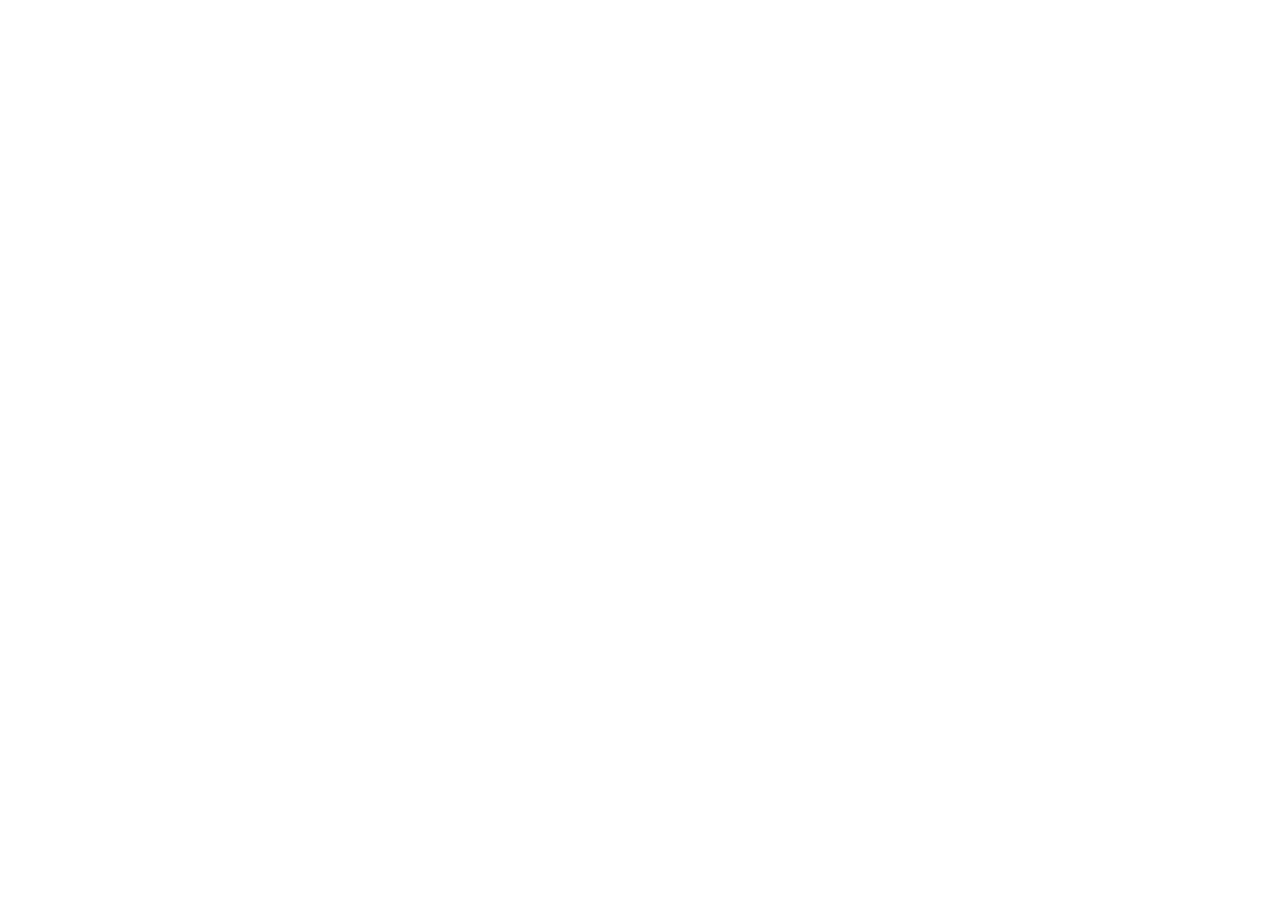
==== docs/index.html @ 55d9cb78 "Add blog static pages" ====
<!DOCTYPE html><!--kaUQKchOWqn7ayaMh0rDg--><html id="__next_error__"><head><meta charSet="utf-8"/><meta name="viewport" content="width=device-width, initial-scale=1"/><link rel="preload" as="script" fetchPriority="low" href="/MingLi-Bench/_next/static/chunks/webpack-728f78567ea4e147.js"/><script src="/MingLi-Bench/_next/static/chunks/4bd1b696-100b9d70ed4e49c1.js" async=""></script><script src="/MingLi-Bench/_next/static/chunks/1255-de12ea8a18c20258.js" async=""></script><script src="/MingLi-Bench/_next/static/chunks/main-app-a5a807f4f298545b.js" async=""></script><meta name="next-size-adjust" content=""/><title>DestinyLinker Blog</title><meta name="description" content="Exploring the intersection of traditional Chinese metaphysics and artificial intelligence."/><script src="/MingLi-Bench/_next/static/chunks/polyfills-42372ed130431b0a.js" noModule=""></script></head><body><div hidden=""><!--$--><!--/$--></div><script src="/MingLi-Bench/_next/static/chunks/webpack-728f78567ea4e147.js" id="_R_" async=""></script><script>(self.__next_f=self.__next_f||[]).push([0])</script><script>self.__next_f.push([1,"1:\"$Sreact.fragment\"\n2:I[51458,[\"1918\",\"static/chunks/1918-ae5d6460690d251a.js\",\"7177\",\"static/chunks/app/layout-63542575ee93def5.js\"],\"ThemeProvider\"]\n3:I[7671,[\"1918\",\"static/chunks/1918-ae5d6460690d251a.js\",\"7177\",\"static/chunks/app/layout-63542575ee93def5.js\"],\"LanguageProvider\"]\n4:I[68179,[\"1918\",\"static/chunks/1918-ae5d6460690d251a.js\",\"7177\",\"static/chunks/app/layout-63542575ee93def5.js\"],\"BlogHeader\"]\n5:I[9766,[],\"\"]\n6:I[98924,[],\"\"]\n8:I[24431,[],\"OutletBoundary\"]\na:I[15278,[],\"AsyncMetadataOutlet\"]\nc:I[24431,[],\"ViewportBoundary\"]\ne:I[24431,[],\"MetadataBoundary\"]\nf:\"$Sreact.suspense\"\n11:I[57150,[],\"\"]\n:HL[\"/MingLi-Bench/_next/static/media/e4af272ccee01ff0-s.p.woff2\",\"font\",{\"crossOrigin\":\"\",\"type\":\"font/woff2\"}]\n:HL[\"/MingLi-Bench/_next/static/css/83d2804eb2b943ac.css\",\"style\"]\n"])</script><script>self.__next_f.push([1,"0:{\"P\":null,\"b\":\"kaUQKchOWqn7ayaMh0rDg\",\"p\":\"/MingLi-Bench\",\"c\":[\"\",\"\"],\"i\":false,\"f\":[[[\"\",{\"children\":[\"__PAGE__\",{}]},\"$undefined\",\"$undefined\",true],[\"\",[\"$\",\"$1\",\"c\",{\"children\":[[[\"$\",\"link\",\"0\",{\"rel\":\"stylesheet\",\"href\":\"/MingLi-Bench/_next/static/css/83d2804eb2b943ac.css\",\"precedence\":\"next\",\"crossOrigin\":\"$undefined\",\"nonce\":\"$undefined\"}]],[\"$\",\"html\",null,{\"lang\":\"zh\",\"suppressHydrationWarning\":true,\"children\":[[\"$\",\"head\",null,{\"children\":[\"$\",\"script\",null,{\"dangerouslySetInnerHTML\":{\"__html\":\"(function(){try{var l=localStorage.getItem('blog-lang');if(l==='en'||l==='zh'){document.documentElement.lang=l;document.documentElement.classList.add('lang-'+l)}else{document.documentElement.classList.add('lang-zh')}}catch(e){document.documentElement.classList.add('lang-zh')}})();\"}}]}],[\"$\",\"body\",null,{\"className\":\"__variable_4b748c font-sans\",\"children\":[\"$\",\"$L2\",null,{\"attribute\":\"class\",\"defaultTheme\":\"system\",\"enableSystem\":true,\"disableTransitionOnChange\":true,\"children\":[\"$\",\"$L3\",null,{\"children\":[\"$\",\"div\",null,{\"className\":\"min-h-screen flex flex-col\",\"children\":[[\"$\",\"$L4\",null,{}],[\"$\",\"main\",null,{\"className\":\"flex-1\",\"children\":[\"$\",\"$L5\",null,{\"parallelRouterKey\":\"children\",\"error\":\"$undefined\",\"errorStyles\":\"$undefined\",\"errorScripts\":\"$undefined\",\"template\":[\"$\",\"$L6\",null,{}],\"templateStyles\":\"$undefined\",\"templateScripts\":\"$undefined\",\"notFound\":[[[\"$\",\"title\",null,{\"children\":\"404: This page could not be found.\"}],[\"$\",\"div\",null,{\"style\":{\"fontFamily\":\"system-ui,\\\"Segoe UI\\\",Roboto,Helvetica,Arial,sans-serif,\\\"Apple Color Emoji\\\",\\\"Segoe UI Emoji\\\"\",\"height\":\"100vh\",\"textAlign\":\"center\",\"display\":\"flex\",\"flexDirection\":\"column\",\"alignItems\":\"center\",\"justifyContent\":\"center\"},\"children\":[\"$\",\"div\",null,{\"children\":[[\"$\",\"style\",null,{\"dangerouslySetInnerHTML\":{\"__html\":\"body{color:#000;background:#fff;margin:0}.next-error-h1{border-right:1px solid rgba(0,0,0,.3)}@media (prefers-color-scheme:dark){body{color:#fff;background:#000}.next-error-h1{border-right:1px solid rgba(255,255,255,.3)}}\"}}],[\"$\",\"h1\",null,{\"className\":\"next-error-h1\",\"style\":{\"display\":\"inline-block\",\"margin\":\"0 20px 0 0\",\"padding\":\"0 23px 0 0\",\"fontSize\":24,\"fontWeight\":500,\"verticalAlign\":\"top\",\"lineHeight\":\"49px\"},\"children\":404}],[\"$\",\"div\",null,{\"style\":{\"display\":\"inline-block\"},\"children\":[\"$\",\"h2\",null,{\"style\":{\"fontSize\":14,\"fontWeight\":400,\"lineHeight\":\"49px\",\"margin\":0},\"children\":\"This page could not be found.\"}]}]]}]}]],[]],\"forbidden\":\"$undefined\",\"unauthorized\":\"$undefined\"}]}],[\"$\",\"footer\",null,{\"className\":\"mt-auto pt-20 pb-10\",\"children\":[\"$\",\"div\",null,{\"className\":\"mx-auto max-w-6xl px-6\",\"children\":[\"$\",\"div\",null,{\"className\":\"flex flex-col sm:flex-row items-center justify-between gap-4 text-xs text-muted-foreground/60\",\"children\":[[\"$\",\"p\",null,{\"children\":[\"© \",2026,\" DestinyLinker\"]}],[\"$\",\"div\",null,{\"className\":\"flex gap-6\",\"children\":[[\"$\",\"a\",null,{\"href\":\"https://destinylinker.com\",\"target\":\"_blank\",\"rel\":\"noopener noreferrer\",\"className\":\"hover:text-foreground transition-colors\",\"children\":\"Product\"}],[\"$\",\"a\",null,{\"href\":\"https://github.com/destinylinker\",\"target\":\"_blank\",\"rel\":\"noopener noreferrer\",\"className\":\"hover:text-foreground transition-colors\",\"children\":\"GitHub\"}]]}]]}]}]}]]}]}]}]}]]}]]}],{\"children\":[\"__PAGE__\",[\"$\",\"$1\",\"c\",{\"children\":[\"$L7\",null,[\"$\",\"$L8\",null,{\"children\":[\"$L9\",[\"$\",\"$La\",null,{\"promise\":\"$@b\"}]]}]]}],{},null,false]},null,false],[\"$\",\"$1\",\"h\",{\"children\":[null,[[\"$\",\"$Lc\",null,{\"children\":\"$Ld\"}],[\"$\",\"meta\",null,{\"name\":\"next-size-adjust\",\"content\":\"\"}]],[\"$\",\"$Le\",null,{\"children\":[\"$\",\"div\",null,{\"hidden\":true,\"children\":[\"$\",\"$f\",null,{\"fallback\":null,\"children\":\"$L10\"}]}]}]]}],false]],\"m\":\"$undefined\",\"G\":[\"$11\",[]],\"s\":false,\"S\":true}\n"])</script><script>self.__next_f.push([1,"7:E{\"digest\":\"NEXT_REDIRECT;replace;/blog/Mingli-Bench;307;\"}\n"])</script><script>self.__next_f.push([1,"d:[[\"$\",\"meta\",\"0\",{\"charSet\":\"utf-8\"}],[\"$\",\"meta\",\"1\",{\"name\":\"viewport\",\"content\":\"width=device-width, initial-scale=1\"}]]\n9:null\n"])</script><script>self.__next_f.push([1,"b:{\"metadata\":[[\"$\",\"title\",\"0\",{\"children\":\"DestinyLinker Blog\"}],[\"$\",\"meta\",\"1\",{\"name\":\"description\",\"content\":\"Exploring the intersection of traditional Chinese metaphysics and artificial intelligence.\"}]],\"error\":null,\"digest\":\"$undefined\"}\n"])</script><script>self.__next_f.push([1,"10:\"$b:metadata\"\n"])</script></body></html>
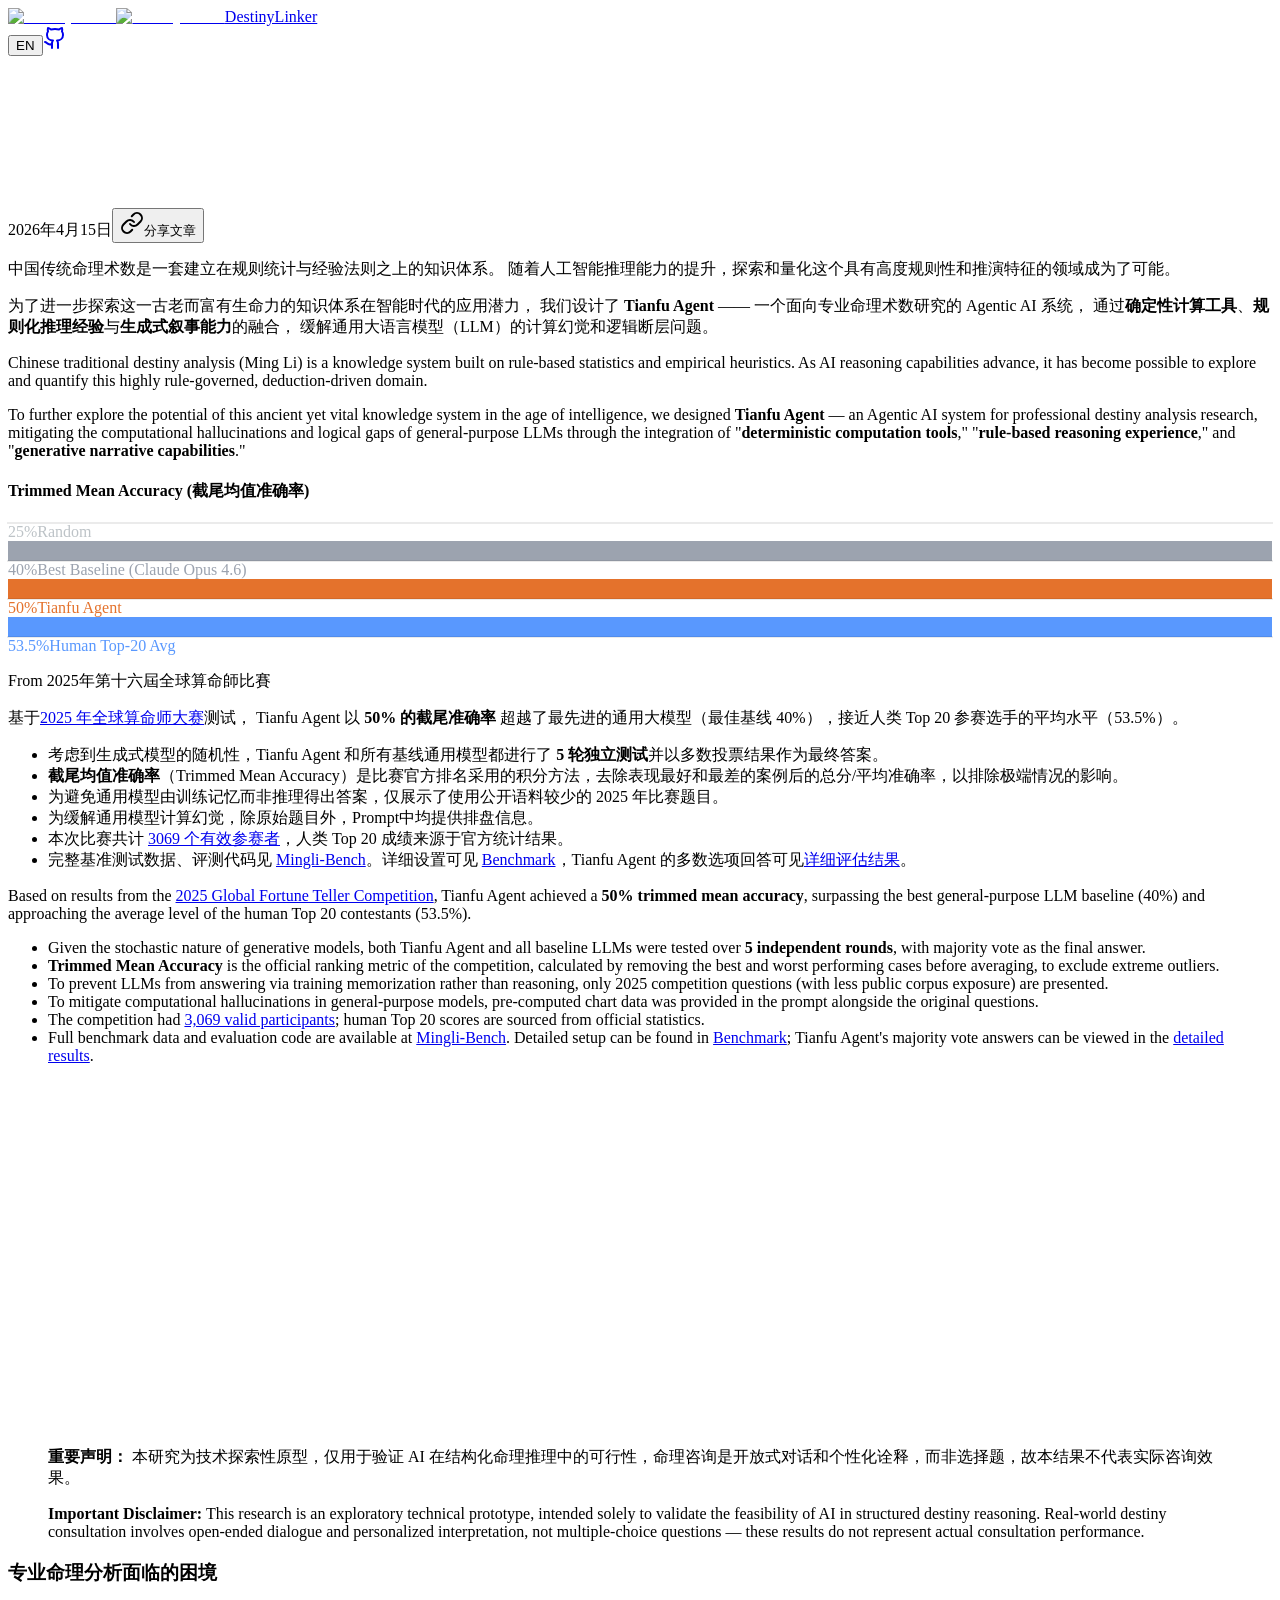
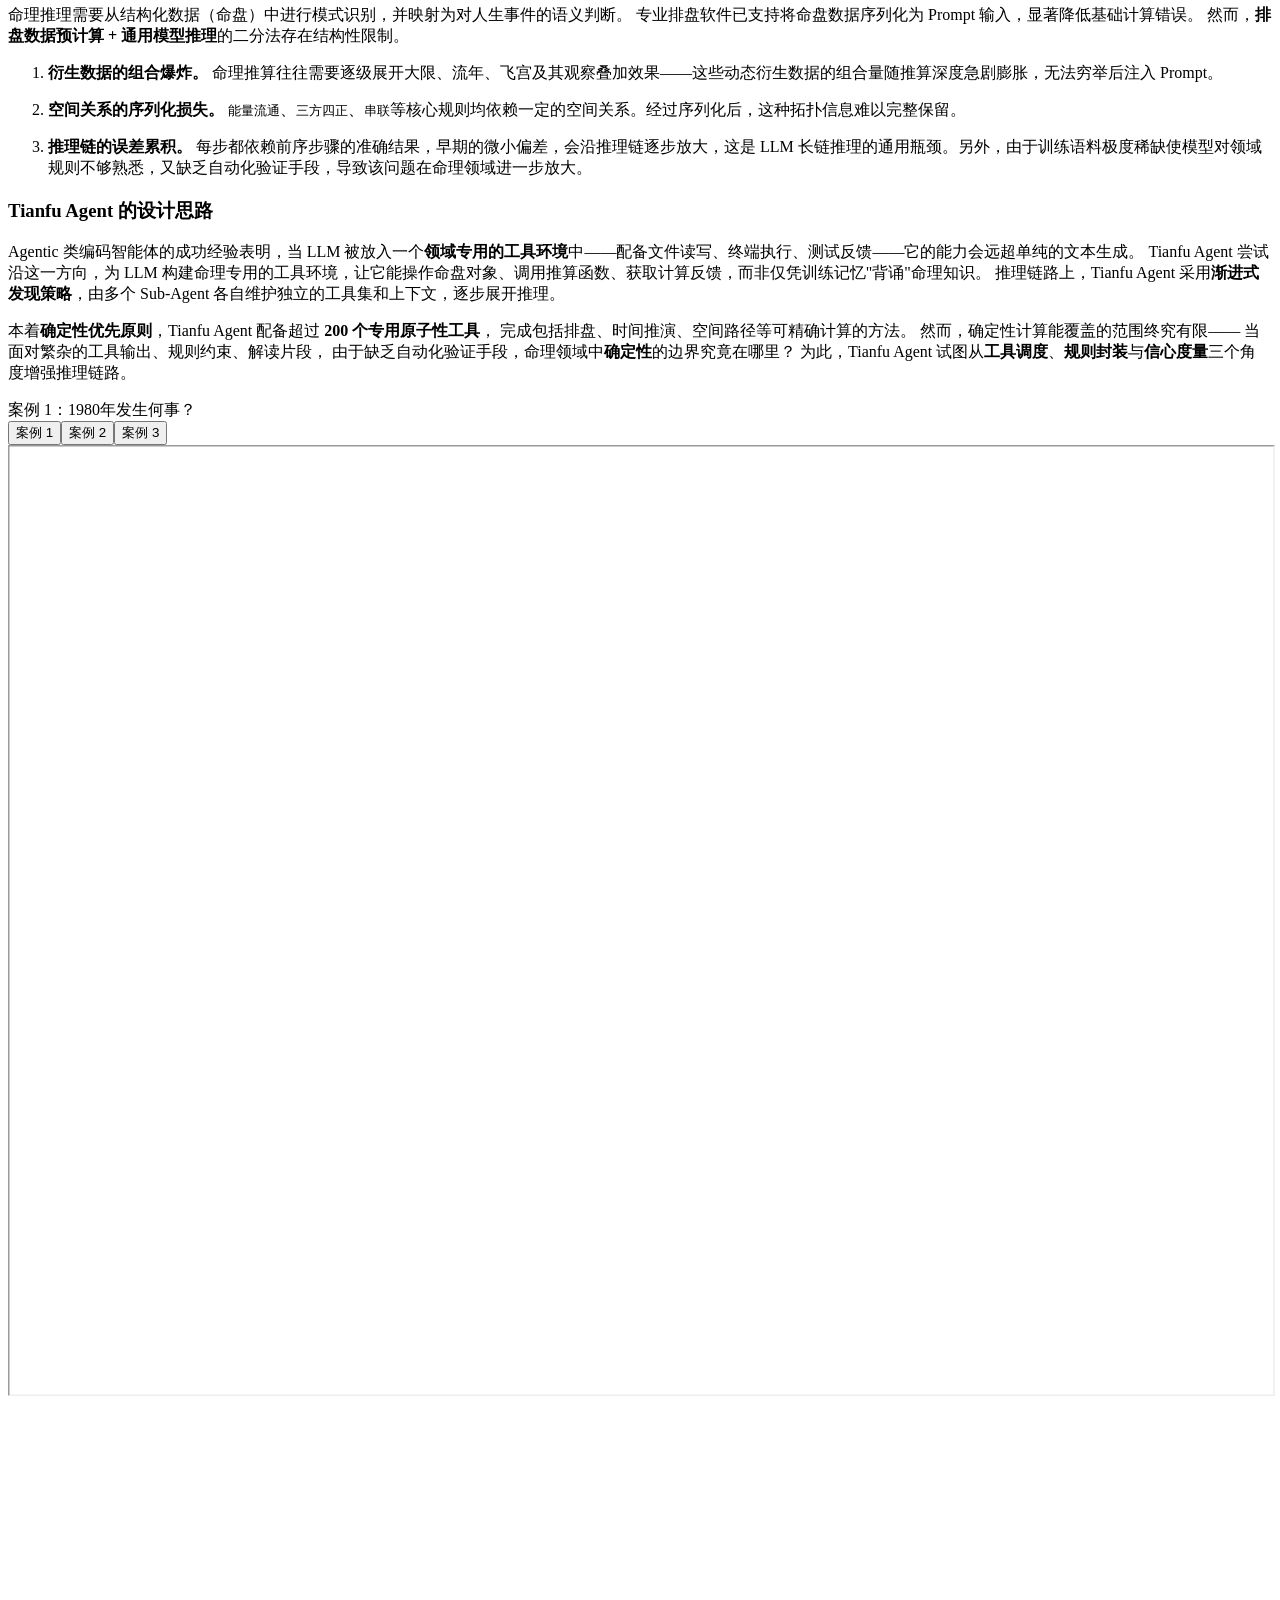
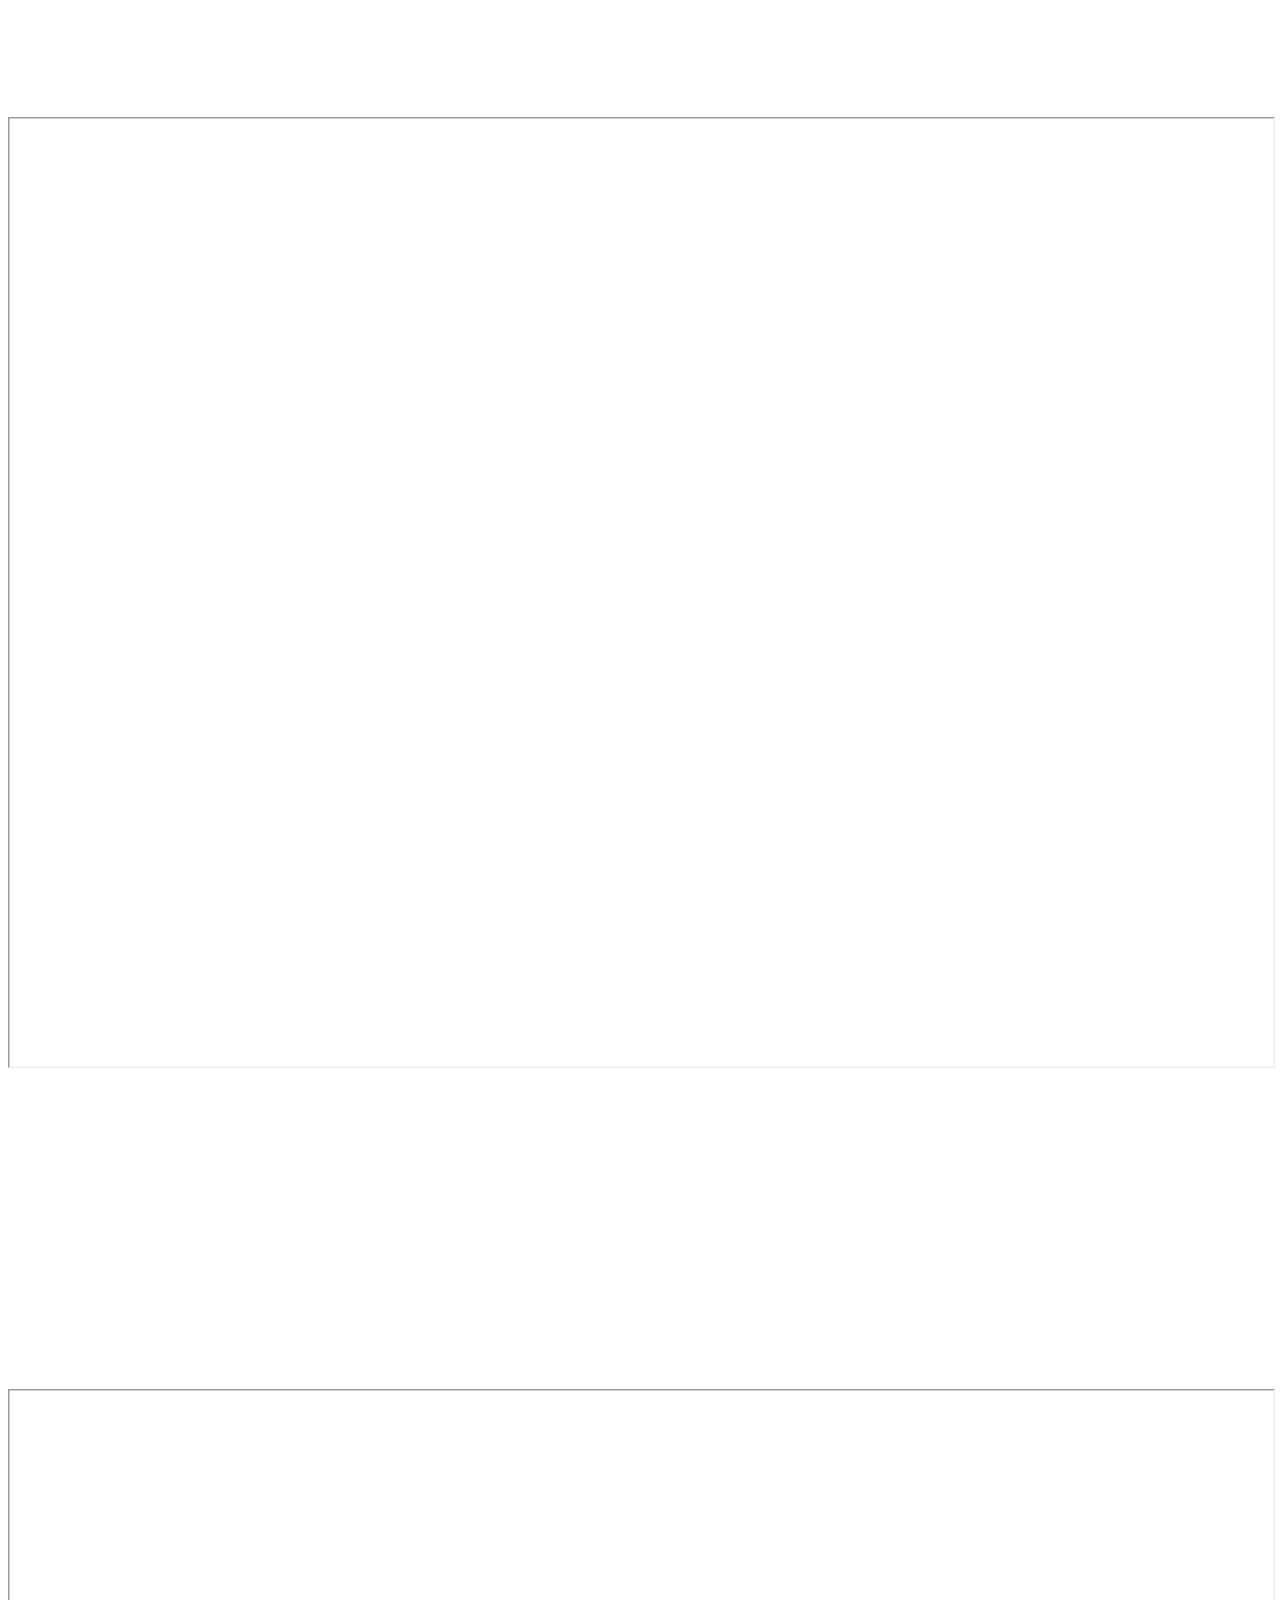
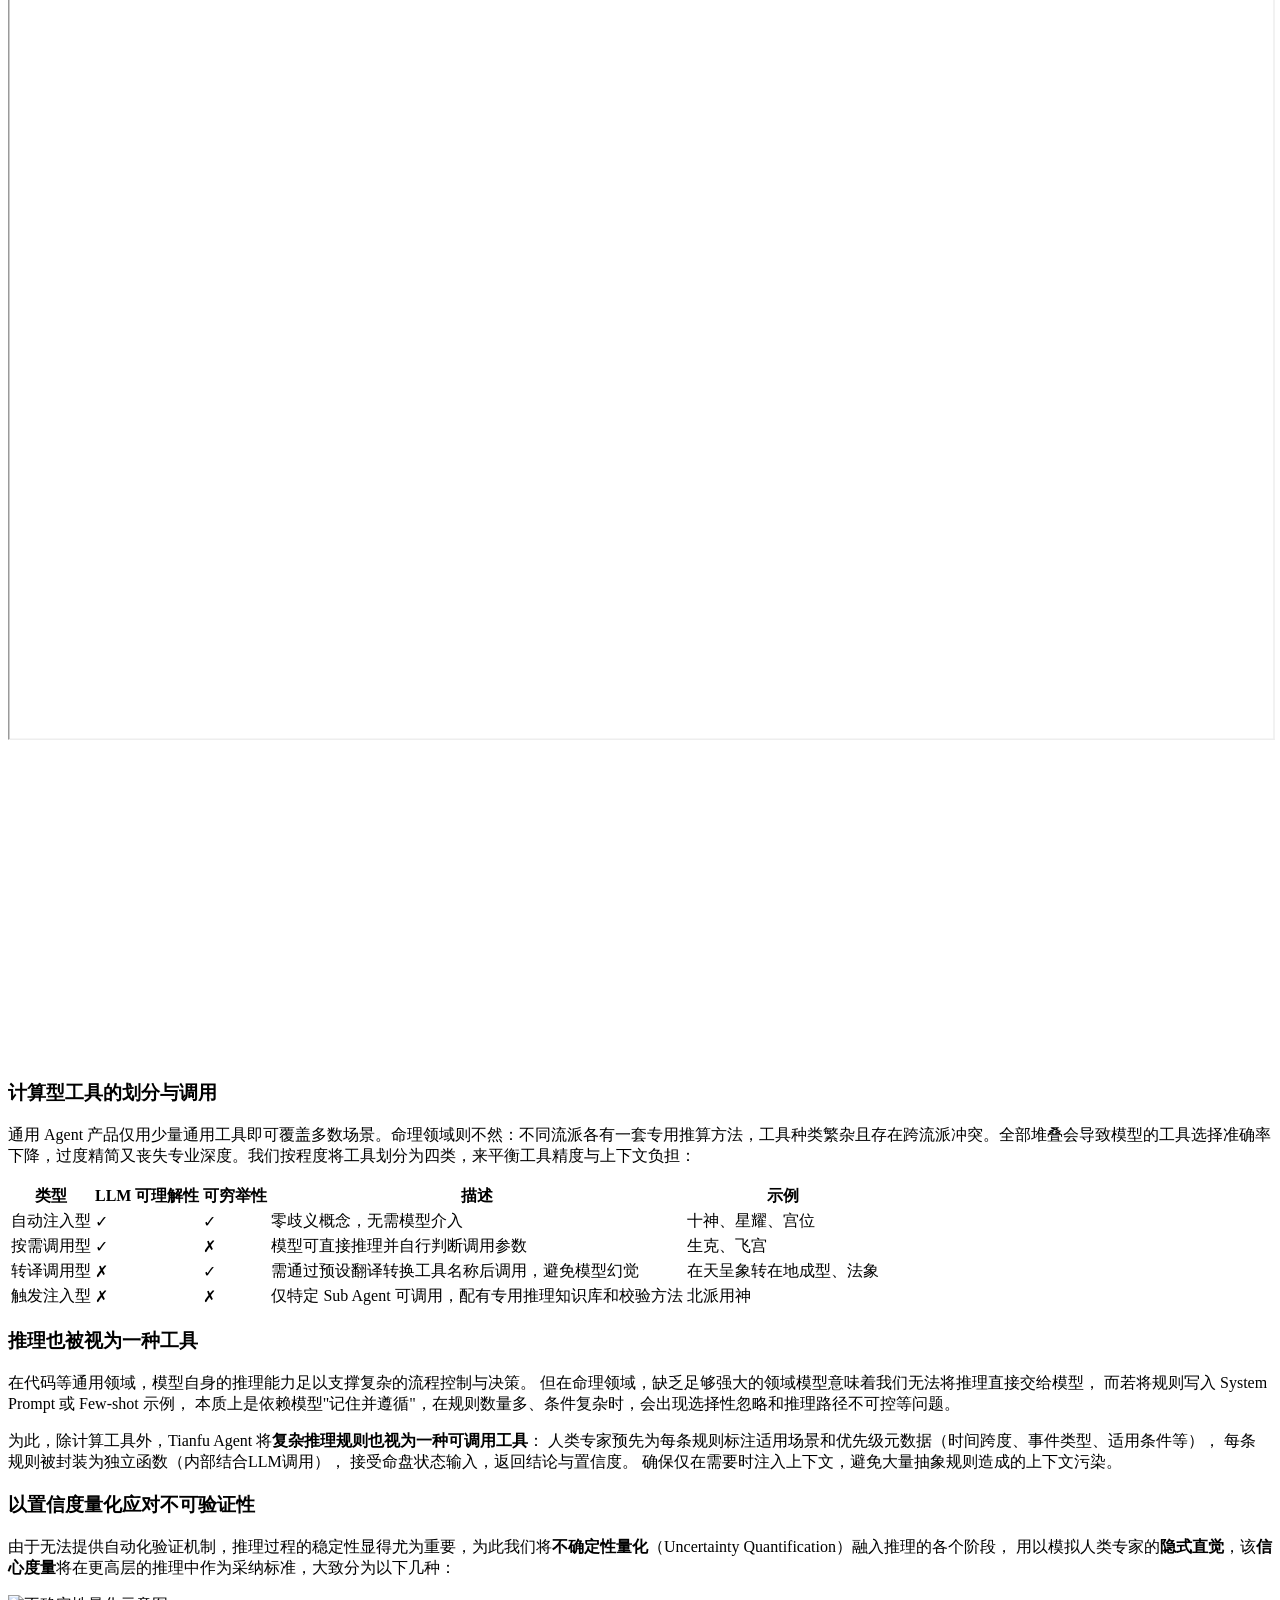
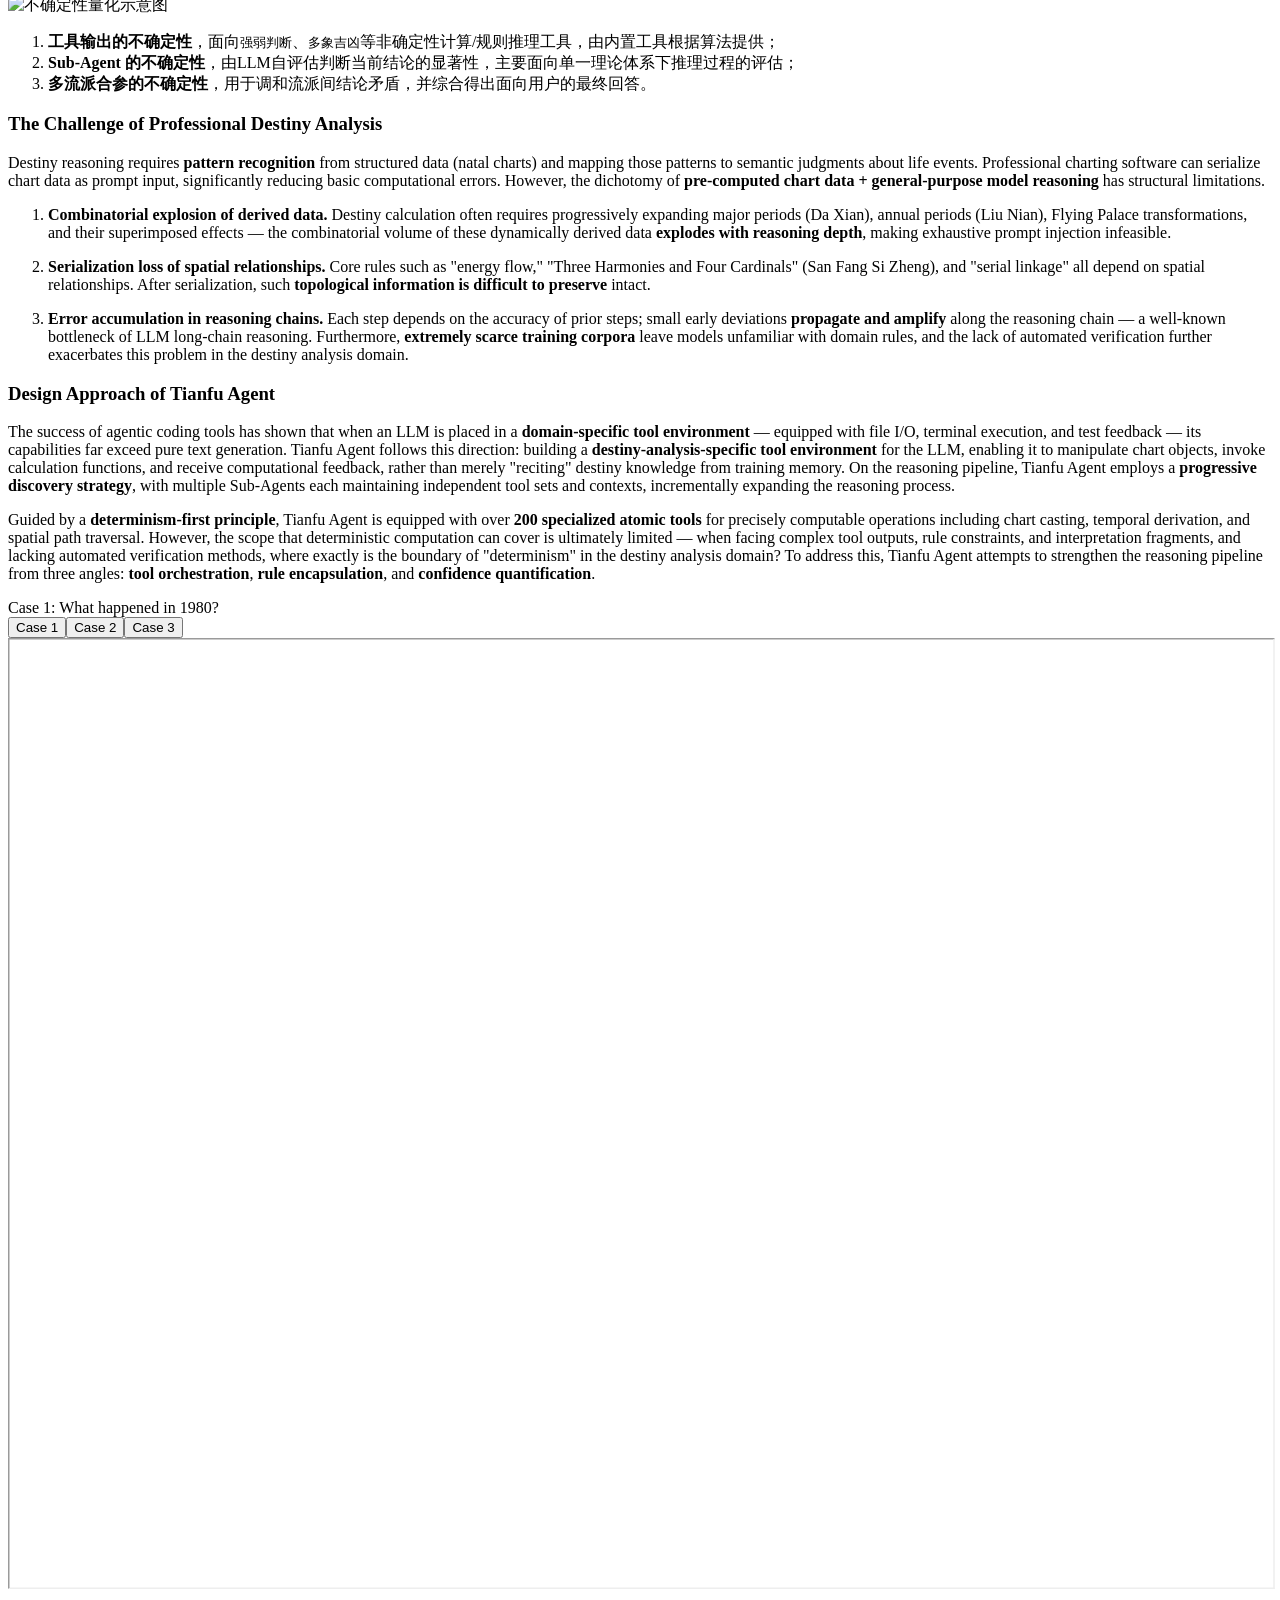
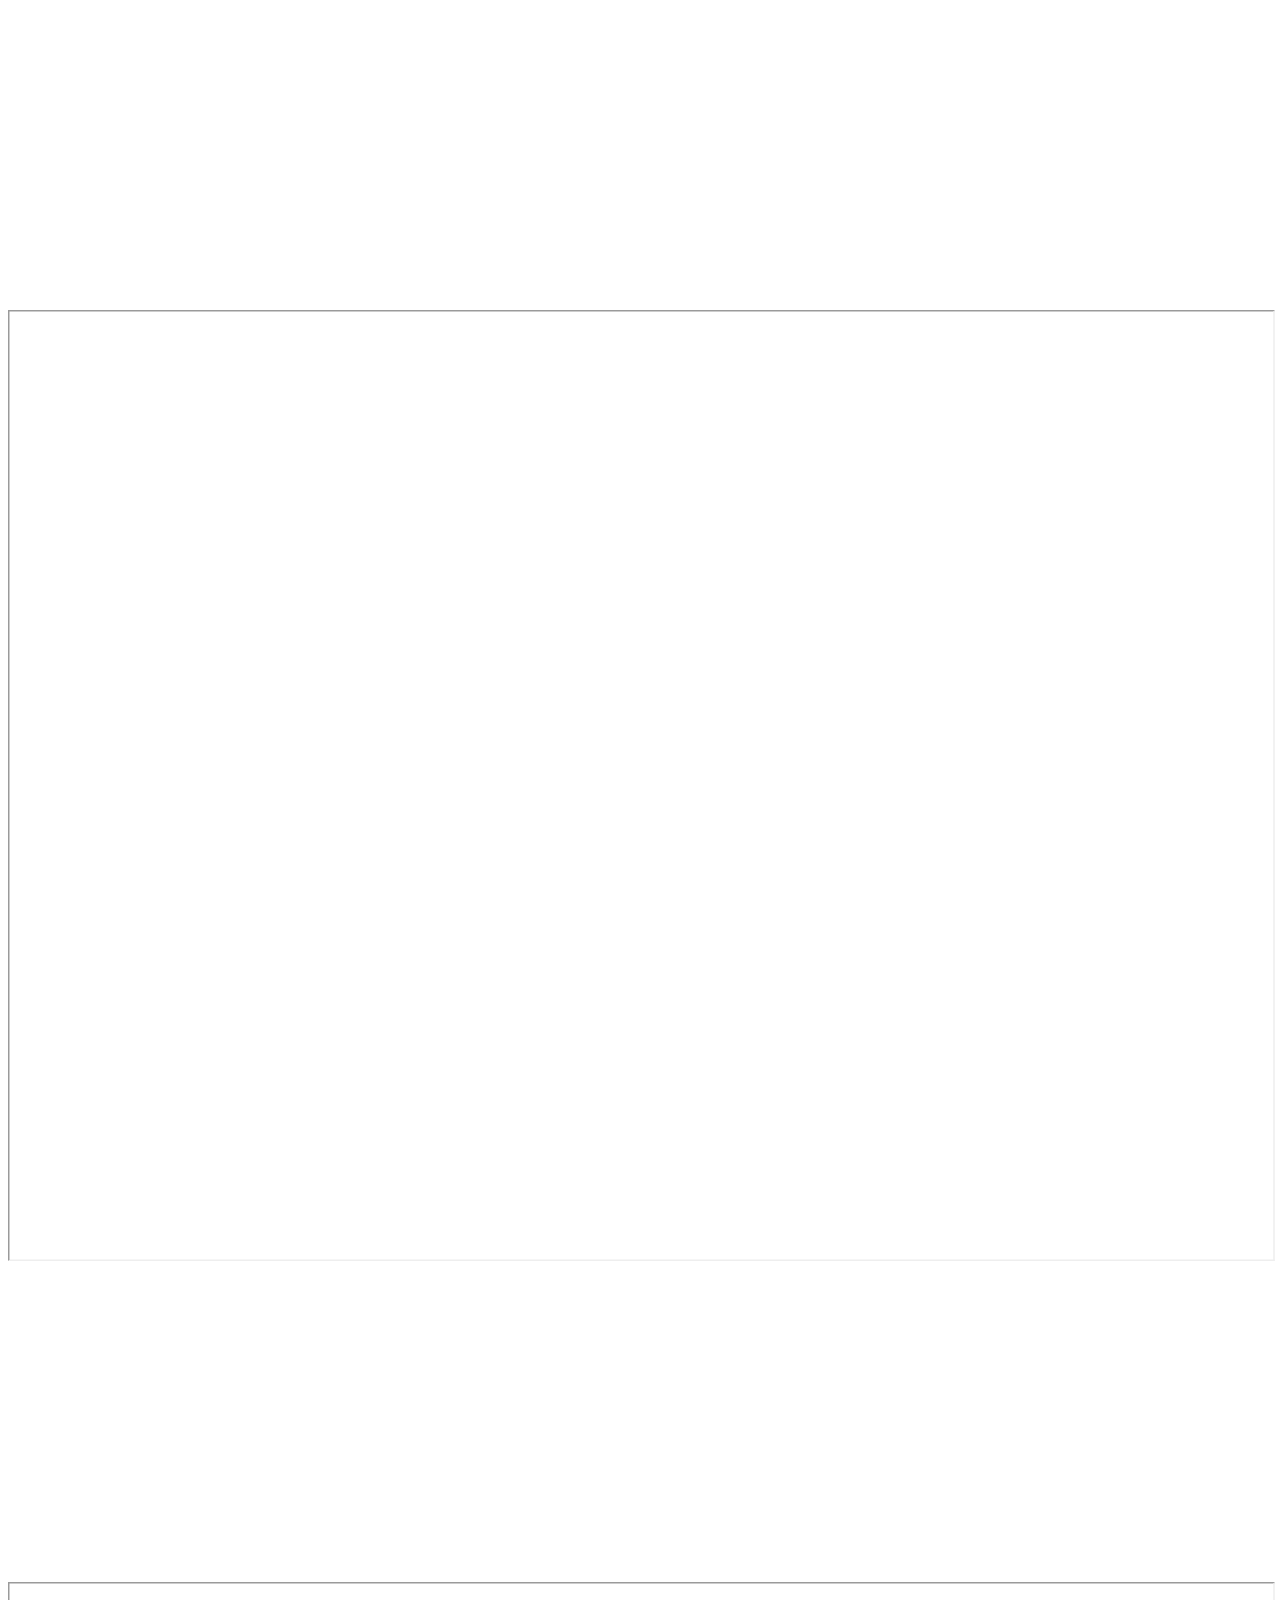
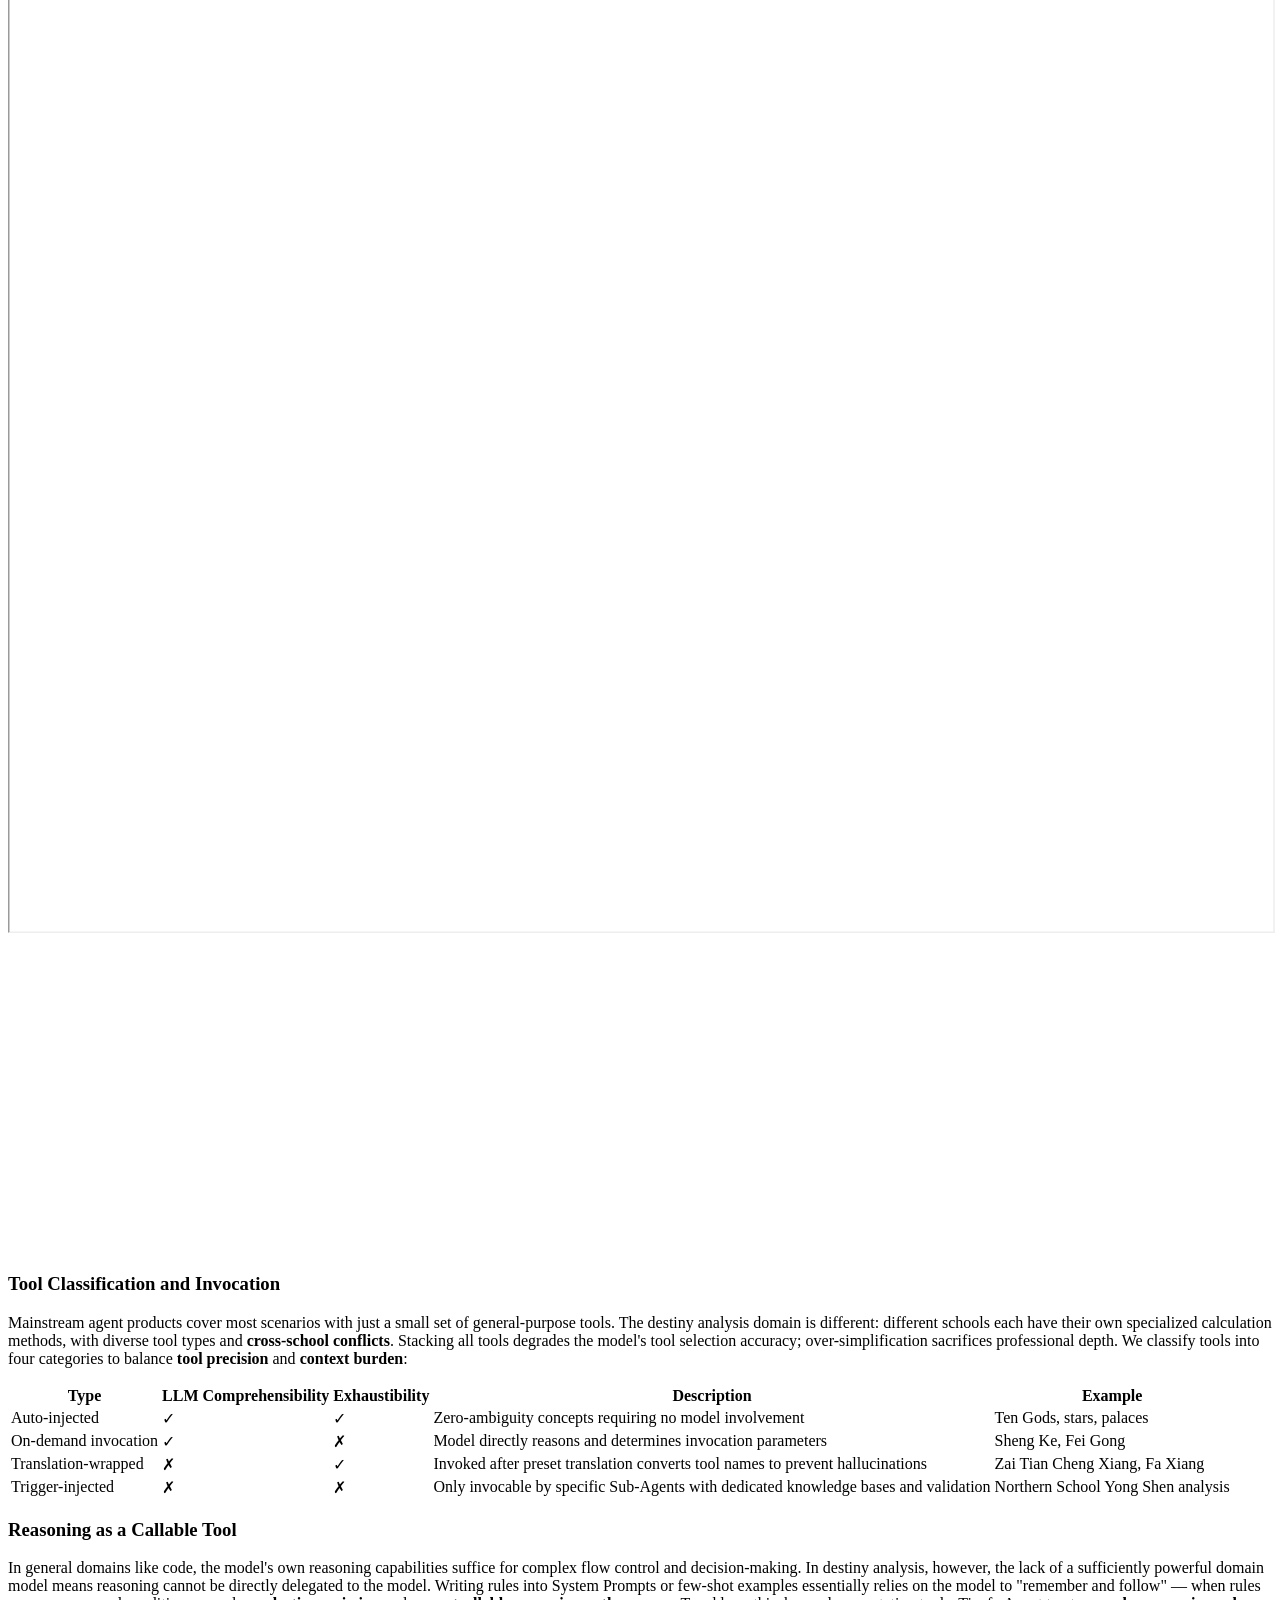
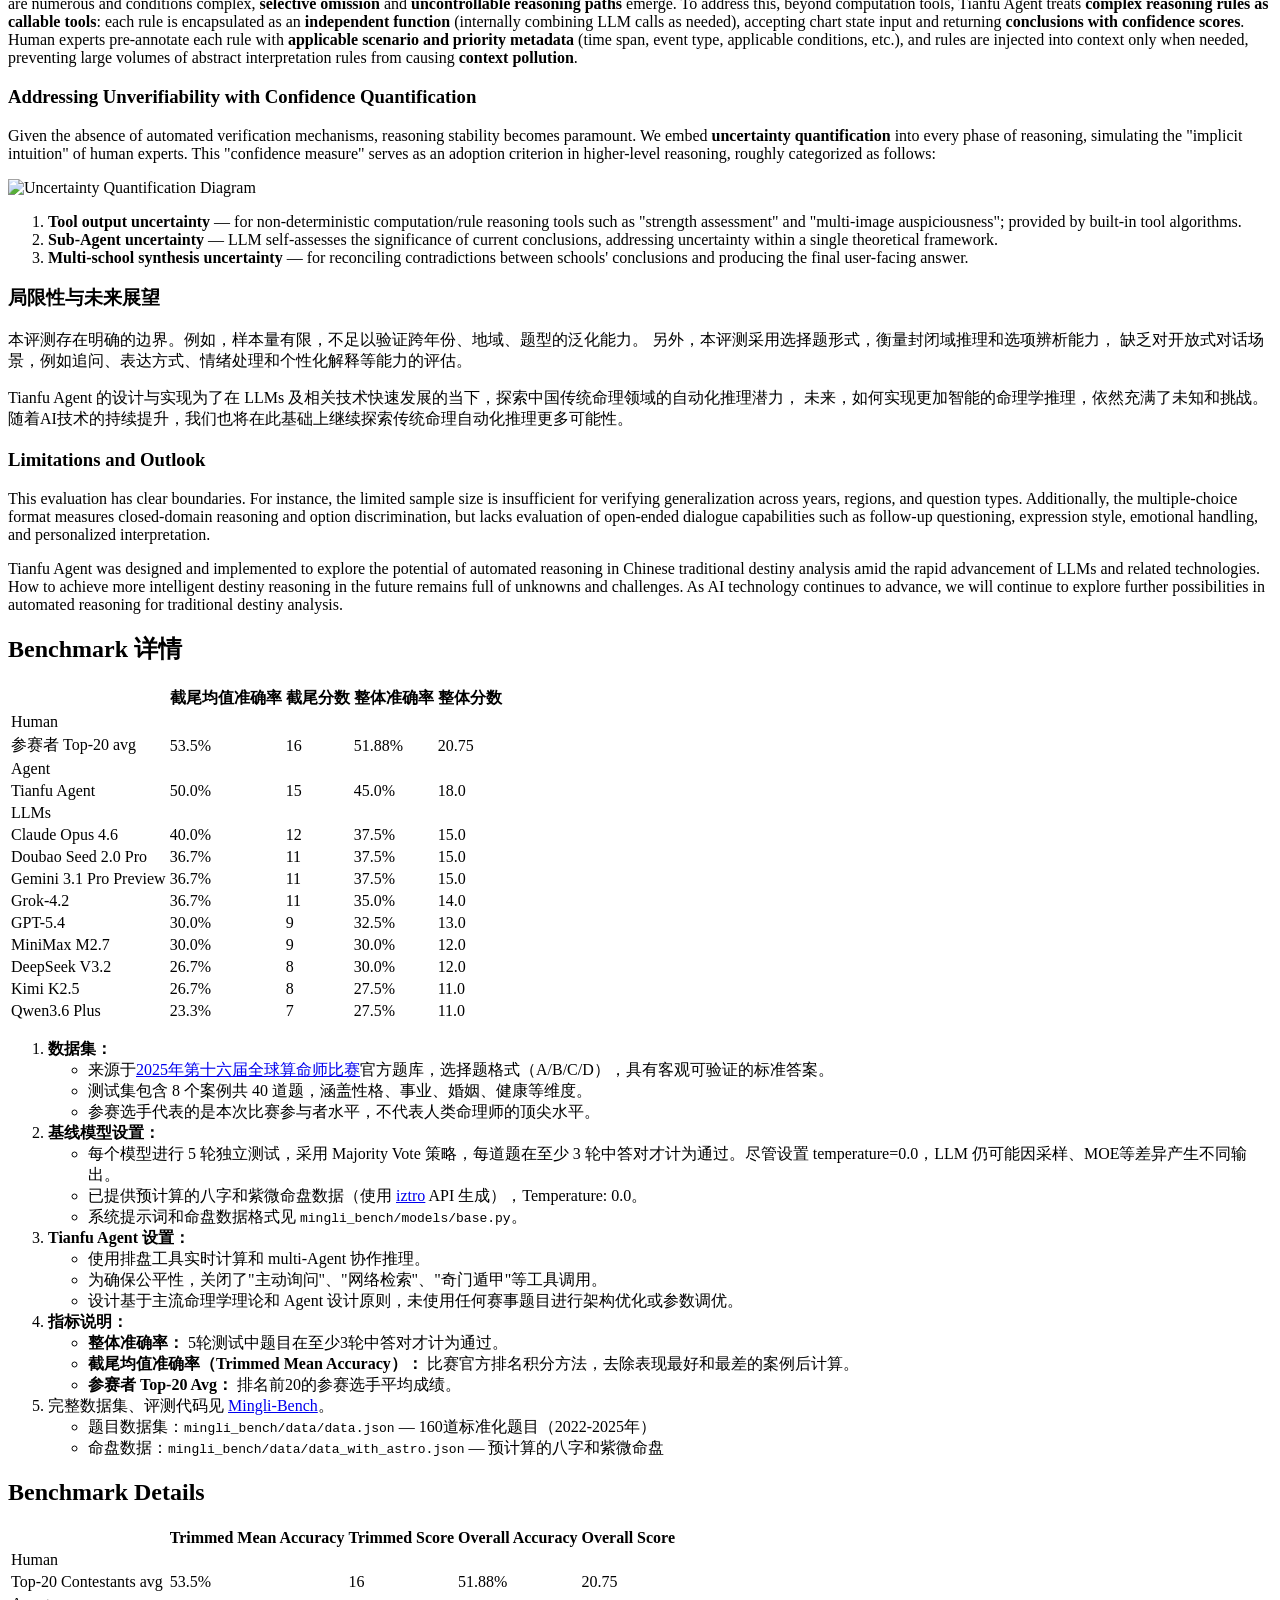
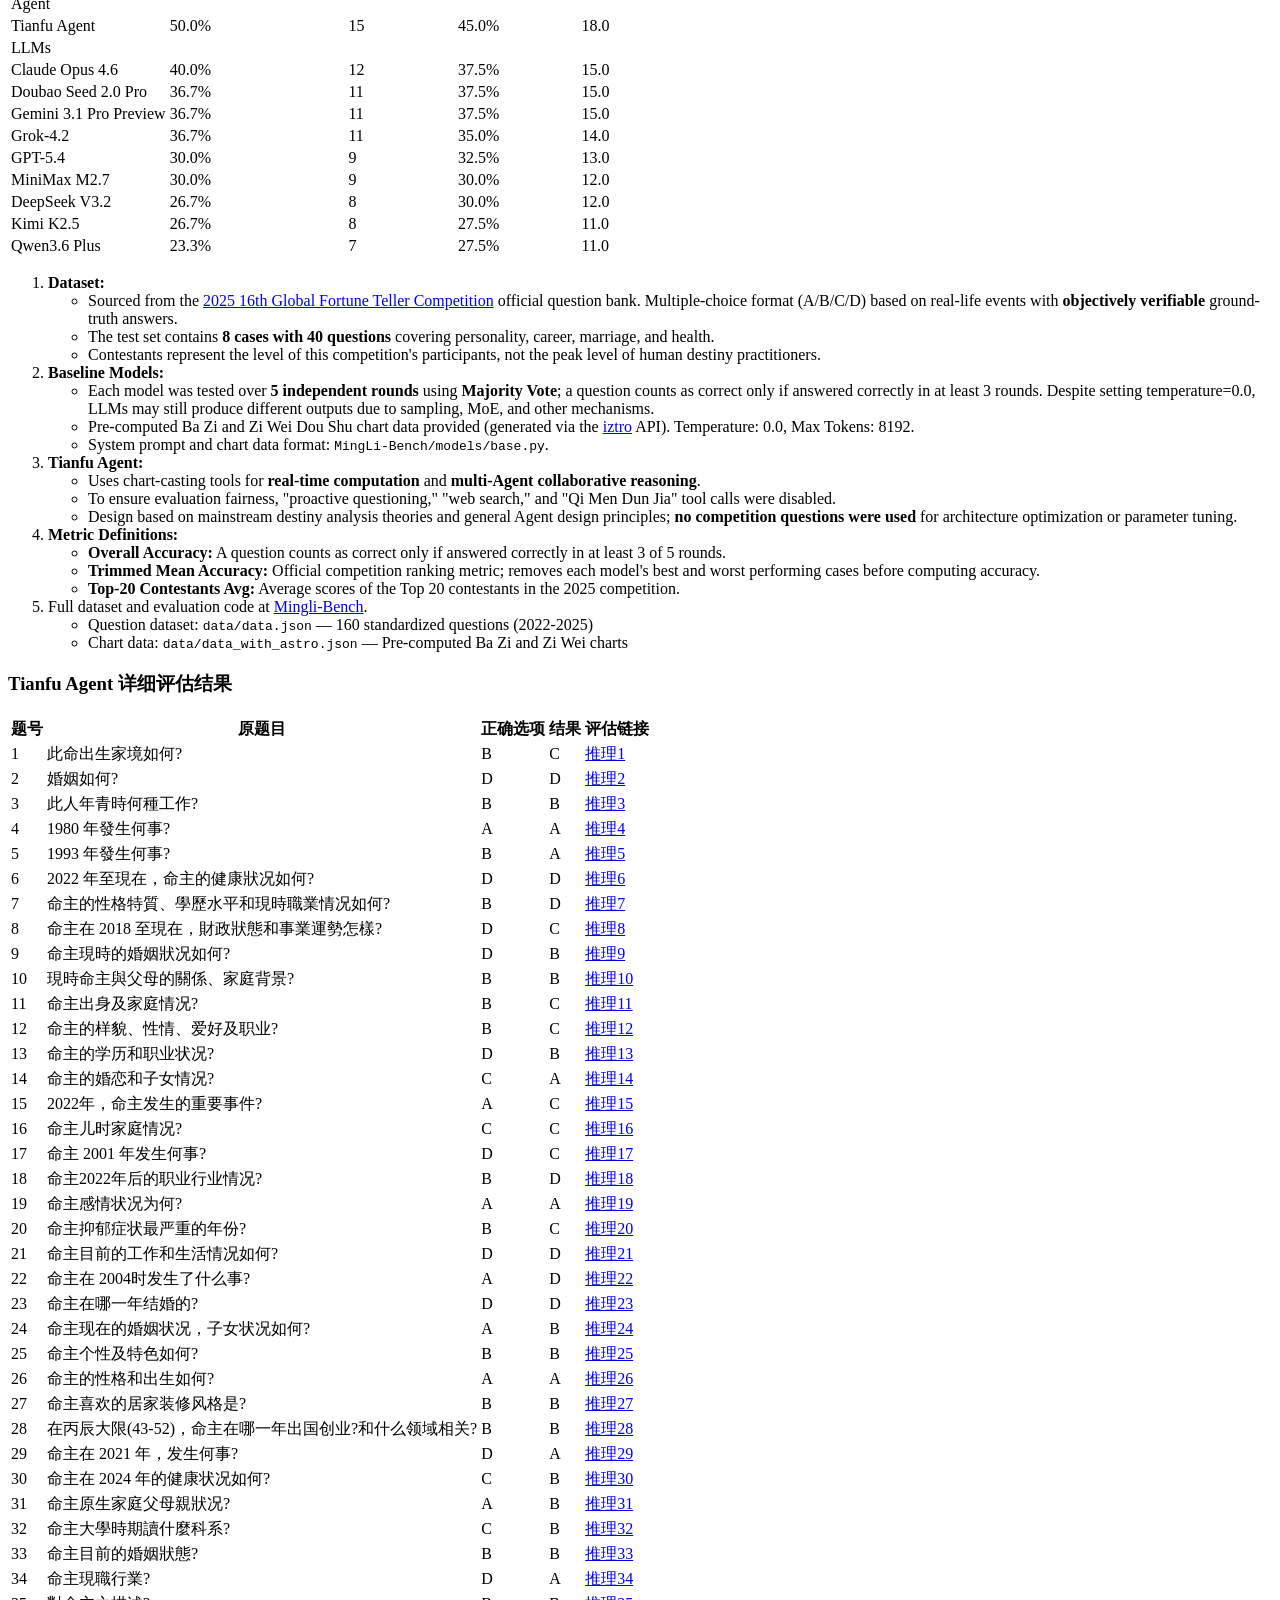
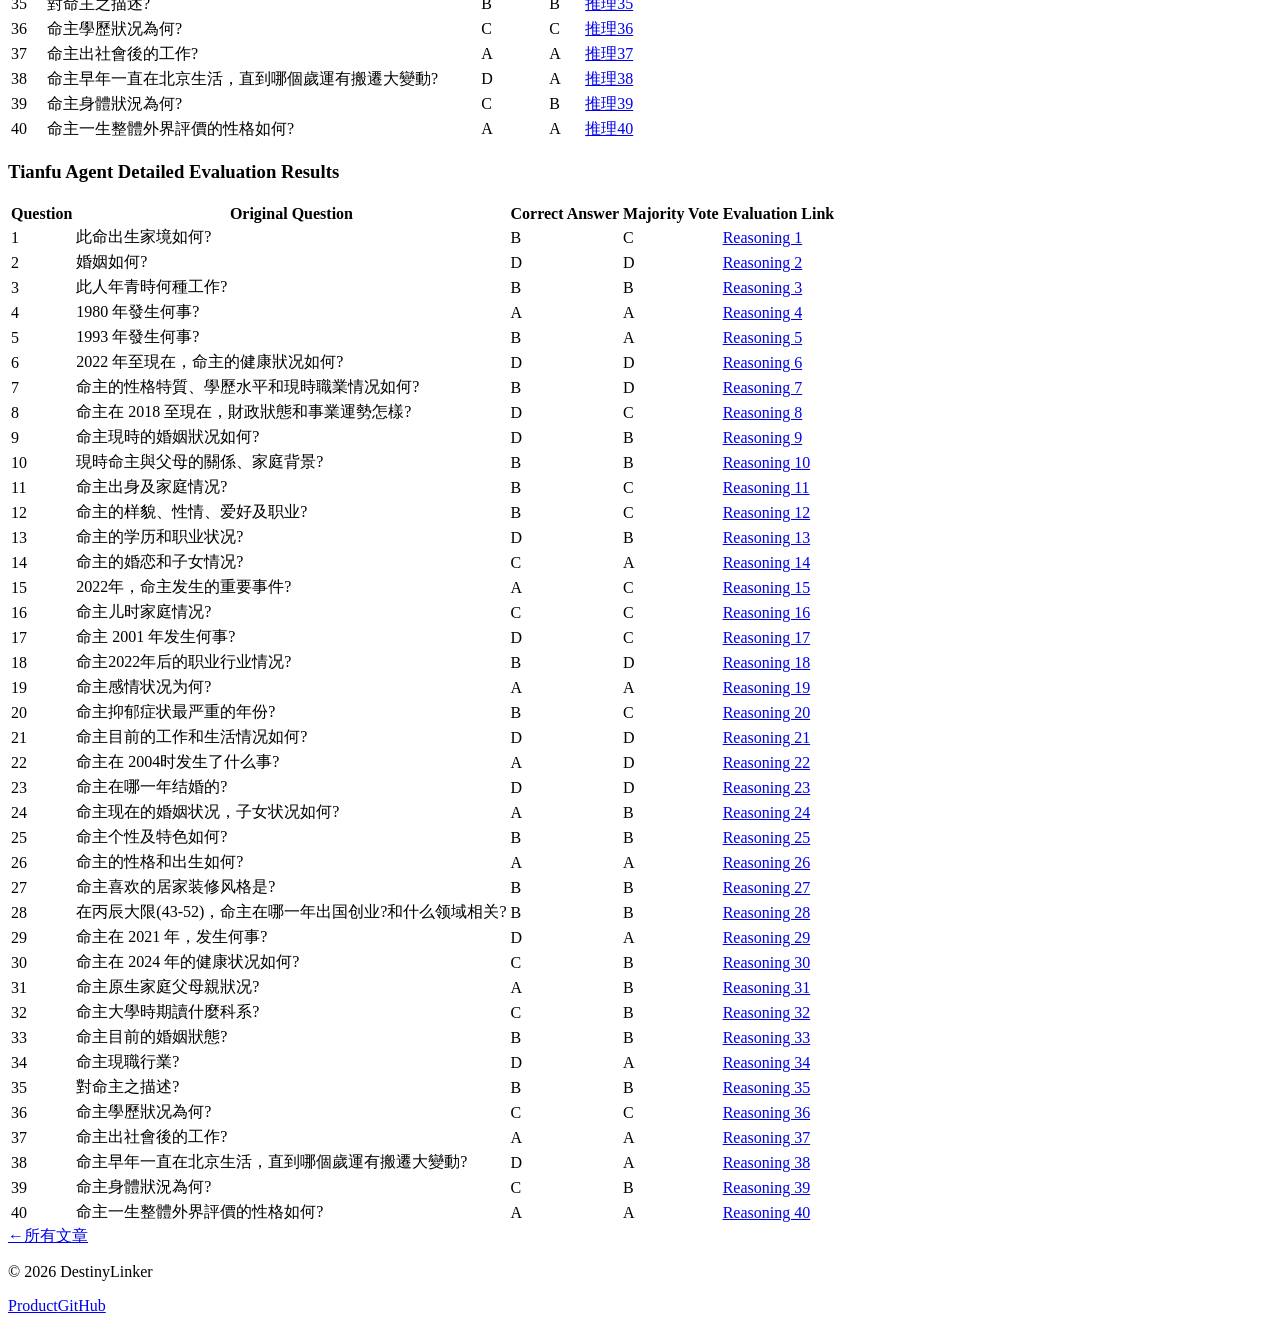
==== commit ebe32c1c: "fix: github.io url" ====
--- a/docs/index.html
+++ b/docs/index.html
@@ -1 +1,173 @@
-<!DOCTYPE html><!--kaUQKchOWqn7ayaMh0rDg--><html id="__next_error__"><head><meta charSet="utf-8"/><meta name="viewport" content="width=device-width, initial-scale=1"/><link rel="preload" as="script" fetchPriority="low" href="/MingLi-Bench/_next/static/chunks/webpack-728f78567ea4e147.js"/><script src="/MingLi-Bench/_next/static/chunks/4bd1b696-100b9d70ed4e49c1.js" async=""></script><script src="/MingLi-Bench/_next/static/chunks/1255-de12ea8a18c20258.js" async=""></script><script src="/MingLi-Bench/_next/static/chunks/main-app-a5a807f4f298545b.js" async=""></script><meta name="next-size-adjust" content=""/><title>DestinyLinker Blog</title><meta name="description" content="Exploring the intersection of traditional Chinese metaphysics and artificial intelligence."/><script src="/MingLi-Bench/_next/static/chunks/polyfills-42372ed130431b0a.js" noModule=""></script></head><body><div hidden=""><!--$--><!--/$--></div><script src="/MingLi-Bench/_next/static/chunks/webpack-728f78567ea4e147.js" id="_R_" async=""></script><script>(self.__next_f=self.__next_f||[]).push([0])</script><script>self.__next_f.push([1,"1:\"$Sreact.fragment\"\n2:I[51458,[\"1918\",\"static/chunks/1918-ae5d6460690d251a.js\",\"7177\",\"static/chunks/app/layout-63542575ee93def5.js\"],\"ThemeProvider\"]\n3:I[7671,[\"1918\",\"static/chunks/1918-ae5d6460690d251a.js\",\"7177\",\"static/chunks/app/layout-63542575ee93def5.js\"],\"LanguageProvider\"]\n4:I[68179,[\"1918\",\"static/chunks/1918-ae5d6460690d251a.js\",\"7177\",\"static/chunks/app/layout-63542575ee93def5.js\"],\"BlogHeader\"]\n5:I[9766,[],\"\"]\n6:I[98924,[],\"\"]\n8:I[24431,[],\"OutletBoundary\"]\na:I[15278,[],\"AsyncMetadataOutlet\"]\nc:I[24431,[],\"ViewportBoundary\"]\ne:I[24431,[],\"MetadataBoundary\"]\nf:\"$Sreact.suspense\"\n11:I[57150,[],\"\"]\n:HL[\"/MingLi-Bench/_next/static/media/e4af272ccee01ff0-s.p.woff2\",\"font\",{\"crossOrigin\":\"\",\"type\":\"font/woff2\"}]\n:HL[\"/MingLi-Bench/_next/static/css/83d2804eb2b943ac.css\",\"style\"]\n"])</script><script>self.__next_f.push([1,"0:{\"P\":null,\"b\":\"kaUQKchOWqn7ayaMh0rDg\",\"p\":\"/MingLi-Bench\",\"c\":[\"\",\"\"],\"i\":false,\"f\":[[[\"\",{\"children\":[\"__PAGE__\",{}]},\"$undefined\",\"$undefined\",true],[\"\",[\"$\",\"$1\",\"c\",{\"children\":[[[\"$\",\"link\",\"0\",{\"rel\":\"stylesheet\",\"href\":\"/MingLi-Bench/_next/static/css/83d2804eb2b943ac.css\",\"precedence\":\"next\",\"crossOrigin\":\"$undefined\",\"nonce\":\"$undefined\"}]],[\"$\",\"html\",null,{\"lang\":\"zh\",\"suppressHydrationWarning\":true,\"children\":[[\"$\",\"head\",null,{\"children\":[\"$\",\"script\",null,{\"dangerouslySetInnerHTML\":{\"__html\":\"(function(){try{var l=localStorage.getItem('blog-lang');if(l==='en'||l==='zh'){document.documentElement.lang=l;document.documentElement.classList.add('lang-'+l)}else{document.documentElement.classList.add('lang-zh')}}catch(e){document.documentElement.classList.add('lang-zh')}})();\"}}]}],[\"$\",\"body\",null,{\"className\":\"__variable_4b748c font-sans\",\"children\":[\"$\",\"$L2\",null,{\"attribute\":\"class\",\"defaultTheme\":\"system\",\"enableSystem\":true,\"disableTransitionOnChange\":true,\"children\":[\"$\",\"$L3\",null,{\"children\":[\"$\",\"div\",null,{\"className\":\"min-h-screen flex flex-col\",\"children\":[[\"$\",\"$L4\",null,{}],[\"$\",\"main\",null,{\"className\":\"flex-1\",\"children\":[\"$\",\"$L5\",null,{\"parallelRouterKey\":\"children\",\"error\":\"$undefined\",\"errorStyles\":\"$undefined\",\"errorScripts\":\"$undefined\",\"template\":[\"$\",\"$L6\",null,{}],\"templateStyles\":\"$undefined\",\"templateScripts\":\"$undefined\",\"notFound\":[[[\"$\",\"title\",null,{\"children\":\"404: This page could not be found.\"}],[\"$\",\"div\",null,{\"style\":{\"fontFamily\":\"system-ui,\\\"Segoe UI\\\",Roboto,Helvetica,Arial,sans-serif,\\\"Apple Color Emoji\\\",\\\"Segoe UI Emoji\\\"\",\"height\":\"100vh\",\"textAlign\":\"center\",\"display\":\"flex\",\"flexDirection\":\"column\",\"alignItems\":\"center\",\"justifyContent\":\"center\"},\"children\":[\"$\",\"div\",null,{\"children\":[[\"$\",\"style\",null,{\"dangerouslySetInnerHTML\":{\"__html\":\"body{color:#000;background:#fff;margin:0}.next-error-h1{border-right:1px solid rgba(0,0,0,.3)}@media (prefers-color-scheme:dark){body{color:#fff;background:#000}.next-error-h1{border-right:1px solid rgba(255,255,255,.3)}}\"}}],[\"$\",\"h1\",null,{\"className\":\"next-error-h1\",\"style\":{\"display\":\"inline-block\",\"margin\":\"0 20px 0 0\",\"padding\":\"0 23px 0 0\",\"fontSize\":24,\"fontWeight\":500,\"verticalAlign\":\"top\",\"lineHeight\":\"49px\"},\"children\":404}],[\"$\",\"div\",null,{\"style\":{\"display\":\"inline-block\"},\"children\":[\"$\",\"h2\",null,{\"style\":{\"fontSize\":14,\"fontWeight\":400,\"lineHeight\":\"49px\",\"margin\":0},\"children\":\"This page could not be found.\"}]}]]}]}]],[]],\"forbidden\":\"$undefined\",\"unauthorized\":\"$undefined\"}]}],[\"$\",\"footer\",null,{\"className\":\"mt-auto pt-20 pb-10\",\"children\":[\"$\",\"div\",null,{\"className\":\"mx-auto max-w-6xl px-6\",\"children\":[\"$\",\"div\",null,{\"className\":\"flex flex-col sm:flex-row items-center justify-between gap-4 text-xs text-muted-foreground/60\",\"children\":[[\"$\",\"p\",null,{\"children\":[\"© \",2026,\" DestinyLinker\"]}],[\"$\",\"div\",null,{\"className\":\"flex gap-6\",\"children\":[[\"$\",\"a\",null,{\"href\":\"https://destinylinker.com\",\"target\":\"_blank\",\"rel\":\"noopener noreferrer\",\"className\":\"hover:text-foreground transition-colors\",\"children\":\"Product\"}],[\"$\",\"a\",null,{\"href\":\"https://github.com/destinylinker\",\"target\":\"_blank\",\"rel\":\"noopener noreferrer\",\"className\":\"hover:text-foreground transition-colors\",\"children\":\"GitHub\"}]]}]]}]}]}]]}]}]}]}]]}]]}],{\"children\":[\"__PAGE__\",[\"$\",\"$1\",\"c\",{\"children\":[\"$L7\",null,[\"$\",\"$L8\",null,{\"children\":[\"$L9\",[\"$\",\"$La\",null,{\"promise\":\"$@b\"}]]}]]}],{},null,false]},null,false],[\"$\",\"$1\",\"h\",{\"children\":[null,[[\"$\",\"$Lc\",null,{\"children\":\"$Ld\"}],[\"$\",\"meta\",null,{\"name\":\"next-size-adjust\",\"content\":\"\"}]],[\"$\",\"$Le\",null,{\"children\":[\"$\",\"div\",null,{\"hidden\":true,\"children\":[\"$\",\"$f\",null,{\"fallback\":null,\"children\":\"$L10\"}]}]}]]}],false]],\"m\":\"$undefined\",\"G\":[\"$11\",[]],\"s\":false,\"S\":true}\n"])</script><script>self.__next_f.push([1,"7:E{\"digest\":\"NEXT_REDIRECT;replace;/blog/Mingli-Bench;307;\"}\n"])</script><script>self.__next_f.push([1,"d:[[\"$\",\"meta\",\"0\",{\"charSet\":\"utf-8\"}],[\"$\",\"meta\",\"1\",{\"name\":\"viewport\",\"content\":\"width=device-width, initial-scale=1\"}]]\n9:null\n"])</script><script>self.__next_f.push([1,"b:{\"metadata\":[[\"$\",\"title\",\"0\",{\"children\":\"DestinyLinker Blog\"}],[\"$\",\"meta\",\"1\",{\"name\":\"description\",\"content\":\"Exploring the intersection of traditional Chinese metaphysics and artificial intelligence.\"}]],\"error\":null,\"digest\":\"$undefined\"}\n"])</script><script>self.__next_f.push([1,"10:\"$b:metadata\"\n"])</script></body></html>+<!DOCTYPE html><!--KmeIrvsykr4LbxtekqK1b--><html lang="zh"><head><meta charSet="utf-8"/><meta name="viewport" content="width=device-width, initial-scale=1"/><link rel="preload" href="/MingLi-Bench/_next/static/media/e4af272ccee01ff0-s.p.woff2" as="font" crossorigin="" type="font/woff2"/><link rel="preload" as="image" href="/MingLi-Bench/images/posts/Mingli-Bench/uncertainty.png"/><link rel="stylesheet" href="/MingLi-Bench/_next/static/css/35b6325ad96f3ba1.css" data-precedence="next"/><link rel="stylesheet" href="/MingLi-Bench/_next/static/css/ab47ee2ccd2cf533.css" data-precedence="next"/><link rel="preload" as="script" fetchPriority="low" href="/MingLi-Bench/_next/static/chunks/webpack-728f78567ea4e147.js"/><script src="/MingLi-Bench/_next/static/chunks/4bd1b696-100b9d70ed4e49c1.js" async=""></script><script src="/MingLi-Bench/_next/static/chunks/1255-de12ea8a18c20258.js" async=""></script><script src="/MingLi-Bench/_next/static/chunks/main-app-a5a807f4f298545b.js" async=""></script><script src="/MingLi-Bench/_next/static/chunks/1918-ae5d6460690d251a.js" async=""></script><script src="/MingLi-Bench/_next/static/chunks/app/layout-63542575ee93def5.js" async=""></script><script src="/MingLi-Bench/_next/static/chunks/c9a5f755-57cc0b4a3170f73d.js" async=""></script><script src="/MingLi-Bench/_next/static/chunks/f2098590-49d7ade418b6bf2a.js" async=""></script><script src="/MingLi-Bench/_next/static/chunks/9413-9525179275e34218.js" async=""></script><script src="/MingLi-Bench/_next/static/chunks/app/page-560936315768dd49.js" async=""></script><meta name="next-size-adjust" content=""/><title>中国传统术数的自动化推理探索</title><meta name="description" content="Tianfu Agent的设计、验证与思考"/><meta property="og:title" content="中国传统术数的自动化推理探索"/><meta property="og:description" content="Tianfu Agent的设计、验证与思考"/><meta property="og:type" content="article"/><meta property="article:published_time" content="2026-04-15"/><meta property="article:author" content="DestinyLinker Research"/><meta name="twitter:card" content="summary_large_image"/><meta name="twitter:title" content="中国传统术数的自动化推理探索"/><meta name="twitter:description" content="Tianfu Agent的设计、验证与思考"/><script>(function(){try{var l=localStorage.getItem('blog-lang');if(l==='en'||l==='zh'){document.documentElement.lang=l;document.documentElement.classList.add('lang-'+l)}else{document.documentElement.classList.add('lang-zh')}}catch(e){document.documentElement.classList.add('lang-zh')}})();</script><script src="/MingLi-Bench/_next/static/chunks/polyfills-42372ed130431b0a.js" noModule=""></script></head><body class="__variable_4b748c font-sans"><div hidden=""><!--$--><!--/$--></div><script>((a,b,c,d,e,f,g,h)=>{let i=document.documentElement,j=["light","dark"];function k(b){var c;(Array.isArray(a)?a:[a]).forEach(a=>{let c="class"===a,d=c&&f?e.map(a=>f[a]||a):e;c?(i.classList.remove(...d),i.classList.add(f&&f[b]?f[b]:b)):i.setAttribute(a,b)}),c=b,h&&j.includes(c)&&(i.style.colorScheme=c)}if(d)k(d);else try{let a=localStorage.getItem(b)||c,d=g&&"system"===a?window.matchMedia("(prefers-color-scheme: dark)").matches?"dark":"light":a;k(d)}catch(a){}})("class","theme","system",null,["light","dark"],null,true,true)</script><div class="min-h-screen flex flex-col"><header class="sticky top-0 z-50 w-full bg-background/60 backdrop-blur-md"><div class="mx-auto flex h-16 max-w-6xl items-center justify-between px-6"><a class="flex items-center gap-2 tracking-tight" href="/MingLi-Bench"><span class="relative h-3.5 w-3.5 shrink-0"><img alt="DestinyLinker" loading="lazy" width="14" height="14" decoding="async" data-nimg="1" class="dark:hidden" style="color:transparent" src="/MingLi-Bench/logo-light.png"/><img alt="DestinyLinker" loading="lazy" width="14" height="14" decoding="async" data-nimg="1" class="absolute inset-0 hidden dark:block" style="color:transparent" src="/MingLi-Bench/logo-dark.png"/></span><span class="text-foreground font-semibold text-base">DestinyLinker</span><span class="hidden sm:inline text-sm text-muted-foreground font-normal"></span></a><nav class="flex items-center gap-1 text-muted-foreground"><button class="inline-flex items-center justify-center whitespace-nowrap ring-offset-background transition-colors focus-visible:outline-none focus-visible:ring-2 focus-visible:ring-ring focus-visible:ring-offset-2 disabled:pointer-events-none disabled:opacity-50 hover:bg-accent hover:text-accent-foreground h-9 rounded-md text-xs font-medium px-2" aria-label="Toggle language">EN</button><a href="https://github.com/destinylinker" target="_blank" rel="noopener noreferrer" aria-label="GitHub" class="inline-flex items-center justify-center whitespace-nowrap rounded-md text-sm font-medium ring-offset-background transition-colors focus-visible:outline-none focus-visible:ring-2 focus-visible:ring-ring focus-visible:ring-offset-2 disabled:pointer-events-none disabled:opacity-50 hover:bg-accent hover:text-accent-foreground h-10 w-10"><svg xmlns="http://www.w3.org/2000/svg" width="24" height="24" viewBox="0 0 24 24" fill="none" stroke="currentColor" stroke-width="2" stroke-linecap="round" stroke-linejoin="round" class="lucide lucide-github h-4 w-4"><path d="M15 22v-4a4.8 4.8 0 0 0-1-3.5c3 0 6-2 6-5.5.08-1.25-.27-2.48-1-3.5.28-1.15.28-2.35 0-3.5 0 0-1 0-3 1.5-2.64-.5-5.36-.5-8 0C6 2 5 2 5 2c-.3 1.15-.3 2.35 0 3.5A5.403 5.403 0 0 0 4 9c0 3.5 3 5.5 6 5.5-.39.49-.68 1.05-.85 1.65-.17.6-.22 1.23-.15 1.85v4"></path><path d="M9 18c-4.51 2-5-2-7-2"></path></svg></a></nav></div></header><main class="flex-1"><div class="fixed top-0 left-0 right-0 z-[60] h-[2px] bg-transparent"><div class="h-full bg-primary transition-transform duration-150 ease-out origin-left" style="transform:scaleX(0)"></div></div><div class="mx-auto max-w-3xl px-6 "><div style="opacity:0;transform:translateY(12px)"><header class="text-center pt-20 sm:pt-24 pb-36 sm:pb-36"><h1 class="text-3xl sm:text-4xl lg:text-[44px] font-bold tracking-tight leading-[1.1] mb-10 max-w-3xl mx-auto">中国传统术数的自动化推理探索</h1><p class="text-base sm:text-lg leading-relaxed text-foreground max-w-2xl mx-auto">Tianfu Agent的设计、验证与思考</p><div class="mt-10"><a href="https://tianfuagent.com" target="_blank" rel="noopener noreferrer" class="inline-flex items-center gap-2 rounded-full bg-foreground text-background px-7 py-3 text-sm font-medium hover:opacity-80 transition-opacity">Try Tianfu Agent<svg xmlns="http://www.w3.org/2000/svg" width="24" height="24" viewBox="0 0 24 24" fill="none" stroke="currentColor" stroke-width="2" stroke-linecap="round" stroke-linejoin="round" class="lucide lucide-arrow-up-right h-4 w-4"><path d="M7 7h10v10"></path><path d="M7 17 17 7"></path></svg></a></div></header></div></div><div class="mx-auto max-w-3xl px-6"><div class="h-px bg-border"></div><div class="flex items-center justify-between py-4"><time class="text-sm text-muted-foreground">2026年4月15日</time><button class="inline-flex items-center gap-1.5 text-sm text-muted-foreground hover:text-foreground transition-colors"><svg xmlns="http://www.w3.org/2000/svg" width="24" height="24" viewBox="0 0 24 24" fill="none" stroke="currentColor" stroke-width="2" stroke-linecap="round" stroke-linejoin="round" class="lucide lucide-link h-3.5 w-3.5"><path d="M10 13a5 5 0 0 0 7.54.54l3-3a5 5 0 0 0-7.07-7.07l-1.72 1.71"></path><path d="M14 11a5 5 0 0 0-7.54-.54l-3 3a5 5 0 0 0 7.07 7.07l1.71-1.71"></path></svg>分享文章</button></div></div><div class="mx-auto max-w-3xl px-6 pt-8 pb-16"><article class="min-w-0"><div class="prose prose-neutral dark:prose-invert max-w-none"><div data-lang="zh"><p>中国传统命理术数是一套建立在规则统计与经验法则之上的知识体系。
+随着人工智能推理能力的提升，探索和量化这个具有高度规则性和推演特征的领域成为了可能。</p><p>为了进一步探索这一古老而富有生命力的知识体系在智能时代的应用潜力，
+我们设计了 <strong>Tianfu Agent</strong> —— 一个面向专业命理术数研究的 Agentic AI 系统，
+通过<strong>确定性计算工具</strong>、<strong>规则化推理经验</strong>与<strong>生成式叙事能力</strong>的融合，
+缓解通用大语言模型（LLM）的计算幻觉和逻辑断层问题。</p></div>
+<div data-lang="en"><p>Chinese traditional destiny analysis (Ming Li) is a knowledge system built on rule-based statistics and empirical heuristics.
+As AI reasoning capabilities advance, it has become possible to explore and quantify this highly rule-governed, deduction-driven domain.</p><p>To further explore the potential of this ancient yet vital knowledge system in the age of intelligence,
+we designed <strong>Tianfu Agent</strong> — an Agentic AI system for professional destiny analysis research,
+mitigating the computational hallucinations and logical gaps of general-purpose LLMs
+through the integration of &quot;<strong>deterministic computation tools</strong>,&quot; &quot;<strong>rule-based reasoning experience</strong>,&quot; and &quot;<strong>generative narrative capabilities</strong>.&quot;</p></div>
+<div class="my-8 px-2 sm:px-8 py-6"><div class="mb-2 text-center"><h4 class="text-sm font-semibold text-foreground m-0">Trimmed Mean Accuracy (截尾均值准确率)</h4></div><div class="relative pt-20 pb-16"><div class="relative h-3 rounded-full overflow-hidden bg-muted"><div class="absolute inset-y-0 left-0 rounded-full bg-muted-foreground/20" style="width:89.0625%"></div></div><div class="absolute top-0" style="left:0%"><div class="absolute w-5 h-5 rounded-full -translate-x-1/2 -translate-y-1/2 border-[2.5px] border-white" style="background-color:rgb(189, 195, 199);top:calc(5rem + 6px);box-shadow:0 0 0 1px rgba(0,0,0,0.08)"></div><div class="absolute flex flex-col items-start" style="top:calc(5rem + 18px)"><span class="text-lg font-bold" style="color:rgb(189, 195, 199)">25<!-- -->%</span><span class="text-xs font-bold leading-tight" style="color:rgb(189, 195, 199)">Random</span></div></div><div class="absolute top-0" style="left:46.875%"><div class="absolute w-[2px] -translate-x-1/2" style="background-color:rgb(156, 163, 175);top:calc(5rem - 4px);height:calc(12px + 8px)"></div><div class="absolute w-5 h-5 rounded-full -translate-x-1/2 -translate-y-1/2 border-[2.5px] border-white" style="background-color:rgb(156, 163, 175);top:calc(5rem + 6px);box-shadow:0 0 0 1px rgba(0,0,0,0.08)"></div><div class="absolute flex flex-col -translate-x-1/2 items-center" style="bottom:calc(100% - 5rem + 10px)"><span class="text-lg font-bold" style="color:rgb(156, 163, 175)">40<!-- -->%</span><span class="text-xs leading-tight whitespace-nowrap sm:whitespace-nowrap font-bold text-center" style="color:rgb(156, 163, 175)">Best Baseline (Claude Opus 4.6)</span></div></div><div class="absolute top-0" style="left:78.125%"><div class="absolute w-[2px] -translate-x-1/2" style="background-color:rgb(228, 114, 44);top:calc(5rem - 4px);height:calc(12px + 8px)"></div><div class="absolute w-5 h-5 rounded-full -translate-x-1/2 -translate-y-1/2 border-[2.5px] border-white" style="background-color:rgb(228, 114, 44);top:calc(5rem + 6px);box-shadow:0 0 0 1px rgba(0,0,0,0.08)"></div><div class="absolute flex flex-col -translate-x-1/2 items-center" style="top:calc(5rem + 18px)"><span class="text-lg font-bold" style="color:rgb(228, 114, 44)">50<!-- -->%</span><span class="text-xs leading-tight whitespace-nowrap sm:whitespace-nowrap font-bold text-center" style="color:rgb(228, 114, 44)">Tianfu Agent</span></div></div><div class="absolute top-0" style="left:89.0625%"><div class="absolute w-[2px] -translate-x-1/2" style="background-color:rgb(89, 152, 254);top:calc(5rem - 4px);height:calc(12px + 8px)"></div><div class="absolute w-5 h-5 rounded-full -translate-x-1/2 -translate-y-1/2 border-[2.5px] border-white" style="background-color:rgb(89, 152, 254);top:calc(5rem + 6px);box-shadow:0 0 0 1px rgba(0,0,0,0.08)"></div><div class="absolute flex flex-col -translate-x-1/2 items-center" style="bottom:calc(100% - 5rem + 10px)"><span class="text-lg font-bold" style="color:rgb(89, 152, 254)">53.5<!-- -->%</span><span class="text-xs leading-tight whitespace-nowrap sm:whitespace-nowrap font-bold text-center" style="color:rgb(89, 152, 254)">Human Top-20 Avg</span></div></div></div><p class="text-xs text-muted-foreground text-right mt-1 m-0">From 2025年第十六屆全球算命師比賽</p></div>
+<div data-lang="zh"><p>基于<a href="https://hkjfma.org/2025/06/2025%E5%B9%B4%E7%AC%AC%E5%8D%81%E5%85%AD%E5%B1%86-%E5%85%A8%E7%90%83%E7%AE%97%E5%91%BD%E5%B8%AB%E6%AF%94%E8%B3%BD" class="text-primary underline underline-offset-4 hover:text-primary/80 transition-colors" target="_blank" rel="noopener noreferrer">2025 年全球算命师大赛</a>测试，
+Tianfu Agent 以 <strong>50% 的截尾准确率</strong> 超越了最先进的通用大模型（最佳基线 40%），接近人类 Top 20 参赛选手的平均水平（53.5%）。</p><ul>
+<li>考虑到生成式模型的随机性，Tianfu Agent 和所有基线通用模型都进行了 <strong>5 轮独立测试</strong>并以多数投票结果作为最终答案。</li>
+<li><strong>截尾均值准确率</strong>（Trimmed Mean Accuracy）是比赛官方排名采用的积分方法，去除表现最好和最差的案例后的总分/平均准确率，以排除极端情况的影响。</li>
+<li>为避免通用模型由训练记忆而非推理得出答案，仅展示了使用公开语料较少的 2025 年比赛题目。</li>
+<li>为缓解通用模型计算幻觉，除原始题目外，Prompt中均提供排盘信息。</li>
+<li>本次比赛共计 <a href="https://share.google/6qgJzt7fxpp8bzbNZ" class="text-primary underline underline-offset-4 hover:text-primary/80 transition-colors" target="_blank" rel="noopener noreferrer">3069 个有效参赛者</a>，人类 Top 20 成绩来源于官方统计结果。</li>
+<li>完整基准测试数据、评测代码见 <a href="https://github.com/DestinyLinker/MingLi-Bench" class="text-primary underline underline-offset-4 hover:text-primary/80 transition-colors" target="_blank" rel="noopener noreferrer">Mingli-Bench</a>。详细设置可见 <a href="#benchmark-%E8%AF%A6%E6%83%85" class="text-primary underline underline-offset-4 hover:text-primary/80 transition-colors">Benchmark</a>，Tianfu Agent 的多数选项回答可见<a href="#tianfu-agent-%E8%AF%A6%E7%BB%86%E8%AF%84%E4%BC%B0%E7%BB%93%E6%9E%9C" class="text-primary underline underline-offset-4 hover:text-primary/80 transition-colors">详细评估结果</a>。</li>
+</ul></div>
+<div data-lang="en"><p>Based on results from the <a href="https://hkjfma.org/2025/06/2025%E5%B9%B4%E7%AC%AC%E5%8D%81%E5%85%AD%E5%B1%86-%E5%85%A8%E7%90%83%E7%AE%97%E5%91%BD%E5%B8%AB%E6%AF%94%E8%B3%BD" class="text-primary underline underline-offset-4 hover:text-primary/80 transition-colors" target="_blank" rel="noopener noreferrer">2025 Global Fortune Teller Competition</a>,
+Tianfu Agent achieved a <strong>50% trimmed mean accuracy</strong>, surpassing the best general-purpose LLM baseline (40%) and approaching the average level of the human Top 20 contestants (53.5%).</p><ul>
+<li>Given the stochastic nature of generative models, both Tianfu Agent and all baseline LLMs were tested over <strong>5 independent rounds</strong>, with majority vote as the final answer.</li>
+<li><strong>Trimmed Mean Accuracy</strong> is the official ranking metric of the competition, calculated by removing the best and worst performing cases before averaging, to exclude extreme outliers.</li>
+<li>To prevent LLMs from answering via training memorization rather than reasoning, only 2025 competition questions (with less public corpus exposure) are presented.</li>
+<li>To mitigate computational hallucinations in general-purpose models, pre-computed chart data was provided in the prompt alongside the original questions.</li>
+<li>The competition had <a href="https://share.google/6qgJzt7fxpp8bzbNZ" class="text-primary underline underline-offset-4 hover:text-primary/80 transition-colors" target="_blank" rel="noopener noreferrer">3,069 valid participants</a>; human Top 20 scores are sourced from official statistics.</li>
+<li>Full benchmark data and evaluation code are available at <a href="https://github.com/DestinyLinker/MingLi-Bench" class="text-primary underline underline-offset-4 hover:text-primary/80 transition-colors" target="_blank" rel="noopener noreferrer">Mingli-Bench</a>. Detailed setup can be found in <a href="#benchmark-details" class="text-primary underline underline-offset-4 hover:text-primary/80 transition-colors">Benchmark</a>; Tianfu Agent&#x27;s majority vote answers can be viewed in the <a href="#tianfu-agent-detailed-evaluation-results" class="text-primary underline underline-offset-4 hover:text-primary/80 transition-colors">detailed results</a>.</li>
+</ul></div>
+<div class="my-8"><div class="recharts-responsive-container" style="width:100%;height:350px;min-width:0"><div style="width:0;overflow-x:visible"></div></div></div>
+<div data-lang="zh"><blockquote class="border-l-4 border-l-border px-5 text-sm text-foreground/70">
+<p><strong>重要声明：</strong> 本研究为技术探索性原型，仅用于验证 AI 在结构化命理推理中的可行性，命理咨询是开放式对话和个性化诠释，而非选择题，故本结果不代表实际咨询效果。</p>
+</blockquote></div>
+<div data-lang="en"><blockquote class="border-l-4 border-l-border px-5 text-sm text-foreground/70">
+<p><strong>Important Disclaimer:</strong> This research is an exploratory technical prototype, intended solely to validate the feasibility of AI in structured destiny reasoning. Real-world destiny consultation involves open-ended dialogue and personalized interpretation, not multiple-choice questions — these results do not represent actual consultation performance.</p>
+</blockquote></div>
+<div data-lang="zh"><h3 id="专业命理分析面临的困境" class="scroll-mt-24">专业命理分析面临的困境</h3><p>命理推理需要从结构化数据（命盘）中进行模式识别，并映射为对人生事件的语义判断。
+专业排盘软件已支持将命盘数据序列化为 Prompt 输入，显著降低基础计算错误。
+然而，<strong>排盘数据预计算 + 通用模型推理</strong>的二分法存在结构性限制。</p><ol>
+<li>
+<p><strong>衍生数据的组合爆炸。</strong> 命理推算往往需要逐级展开大限、流年、飞宫及其观察叠加效果——这些动态衍生数据的组合量随推算深度急剧膨胀，无法穷举后注入 Prompt。</p>
+</li>
+<li>
+<p><strong>空间关系的序列化损失。</strong> <code class="rounded bg-muted px-1.5 py-0.5 text-sm font-mono">能量流通</code>、<code class="rounded bg-muted px-1.5 py-0.5 text-sm font-mono">三方四正</code>、<code class="rounded bg-muted px-1.5 py-0.5 text-sm font-mono">串联</code>等核心规则均依赖一定的空间关系。经过序列化后，这种拓扑信息难以完整保留。</p>
+</li>
+<li>
+<p><strong>推理链的误差累积。</strong> 每步都依赖前序步骤的准确结果，早期的微小偏差，会沿推理链逐步放大，这是 LLM 长链推理的通用瓶颈。另外，由于训练语料极度稀缺使模型对领域规则不够熟悉，又缺乏自动化验证手段，导致该问题在命理领域进一步放大。</p>
+</li>
+</ol><h3 id="tianfu-agent-的设计思路" class="scroll-mt-24">Tianfu Agent 的设计思路</h3><p>Agentic 类编码智能体的成功经验表明，当 LLM 被放入一个<strong>领域专用的工具环境</strong>中——配备文件读写、终端执行、测试反馈——它的能力会远超单纯的文本生成。
+Tianfu Agent 尝试沿这一方向，为 LLM 构建命理专用的工具环境，让它能操作命盘对象、调用推算函数、获取计算反馈，而非仅凭训练记忆&quot;背诵&quot;命理知识。
+推理链路上，Tianfu Agent 采用<strong>渐进式发现策略</strong>，由多个 Sub-Agent 各自维护独立的工具集和上下文，逐步展开推理。</p><p>本着<strong>确定性优先原则</strong>，Tianfu Agent 配备超过 <strong>200 个专用原子性工具</strong>，
+完成包括排盘、时间推演、空间路径等可精确计算的方法。
+然而，确定性计算能覆盖的范围终究有限——
+当面对繁杂的工具输出、规则约束、解读片段，
+由于缺乏自动化验证手段，命理领域中<strong>确定性</strong>的边界究竟在哪里？
+为此，Tianfu Agent 试图从<strong>工具调度</strong>、<strong>规则封装</strong>与<strong>信心度量</strong>三个角度增强推理链路。</p><div class="my-8 space-y-4"><div class="flex items-center justify-between"><div><div class="text-base font-semibold text-foreground">案例 1：1980年发生何事？</div></div><div class="flex rounded-full bg-muted/40 p-1"><button class="rounded-full px-4 py-1 text-xs font-medium transition-colors whitespace-nowrap bg-foreground text-background shadow-sm">案例 1</button><button class="rounded-full px-4 py-1 text-xs font-medium transition-colors whitespace-nowrap text-muted-foreground hover:text-foreground">案例 2</button><button class="rounded-full px-4 py-1 text-xs font-medium transition-colors whitespace-nowrap text-muted-foreground hover:text-foreground">案例 3</button></div></div><div class="overflow-hidden rounded-xl"><div class="flex items-center gap-2 bg-muted/60 px-4 py-2.5"><span class="h-3 w-3 rounded-full bg-[#ff5f57]"></span><span class="h-3 w-3 rounded-full bg-[#febc2e]"></span><span class="h-3 w-3 rounded-full bg-[#28c840]"></span></div><div class="relative w-full overflow-hidden" style="aspect-ratio:4 / 3"><iframe src="https://tianfuagent.com/public/2f505834-2dfc-4bb8-8e9b-6cea12d22c62/icWbTo0ARb9_xU3LqFVBy?embed=true&amp;theme=light" title="案例 1：1980年发生何事？" class="absolute border-0 visible" style="width:133.33333333333334%;height:133.33333333333334%;transform:scale(0.75);transform-origin:top left" loading="eager" allow="clipboard-read; clipboard-write"></iframe><iframe src="https://tianfuagent.com/public/9b72b7f7-abae-4d0d-84e1-dbdc247e33d2/rVF1QqSaIlKYRzeAQvKws?embed=true&amp;theme=light" title="案例 2：健康状况如何？" class="absolute border-0 invisible" style="width:133.33333333333334%;height:133.33333333333334%;transform:scale(0.75);transform-origin:top left" loading="lazy" allow="clipboard-read; clipboard-write"></iframe><iframe src="https://tianfuagent.com/public/ba840265-ba5c-4c45-8385-3aa388a61ea0/OyoRguhZH40NiczvVfoN0?embed=true&amp;theme=light" title="案例 3：出身及家庭情况？" class="absolute border-0 invisible" style="width:133.33333333333334%;height:133.33333333333334%;transform:scale(0.75);transform-origin:top left" loading="lazy" allow="clipboard-read; clipboard-write"></iframe></div></div></div><h3 id="计算型工具的划分与调用" class="scroll-mt-24">计算型工具的划分与调用</h3><p>通用 Agent 产品仅用少量通用工具即可覆盖多数场景。命理领域则不然：不同流派各有一套专用推算方法，工具种类繁杂且存在跨流派冲突。全部堆叠会导致模型的工具选择准确率下降，过度精简又丧失专业深度。我们按程度将工具划分为四类，来平衡工具精度与上下文负担：</p><div class="relative w-full overflow-auto"><table class="w-full caption-bottom !text-xs my-6"><thead class="[&amp;_tr]:border-b"><tr class="border-b transition-colors hover:bg-muted/50"><th class="h-12 px-4 text-left align-middle font-semibold text-muted-foreground [&amp;:has([role=checkbox])]:pr-0">类型</th><th class="h-12 px-4 text-left align-middle font-semibold text-muted-foreground [&amp;:has([role=checkbox])]:pr-0">LLM 可理解性</th><th class="h-12 px-4 text-left align-middle font-semibold text-muted-foreground [&amp;:has([role=checkbox])]:pr-0">可穷举性</th><th class="h-12 px-4 text-left align-middle font-semibold text-muted-foreground [&amp;:has([role=checkbox])]:pr-0">描述</th><th class="h-12 px-4 text-left align-middle font-semibold text-muted-foreground [&amp;:has([role=checkbox])]:pr-0">示例</th></tr></thead><tbody class="[&amp;_tr:last-child]:border-0"><tr class="border-b transition-colors hover:bg-muted/50"><td class="p-4 align-middle [&amp;:has([role=checkbox])]:pr-0">自动注入型</td><td class="p-4 align-middle [&amp;:has([role=checkbox])]:pr-0">✓</td><td class="p-4 align-middle [&amp;:has([role=checkbox])]:pr-0">✓</td><td class="p-4 align-middle [&amp;:has([role=checkbox])]:pr-0">零歧义概念，无需模型介入</td><td class="p-4 align-middle [&amp;:has([role=checkbox])]:pr-0">十神、星耀、宫位</td></tr><tr class="border-b transition-colors hover:bg-muted/50"><td class="p-4 align-middle [&amp;:has([role=checkbox])]:pr-0">按需调用型</td><td class="p-4 align-middle [&amp;:has([role=checkbox])]:pr-0">✓</td><td class="p-4 align-middle [&amp;:has([role=checkbox])]:pr-0">✗</td><td class="p-4 align-middle [&amp;:has([role=checkbox])]:pr-0">模型可直接推理并自行判断调用参数</td><td class="p-4 align-middle [&amp;:has([role=checkbox])]:pr-0">生克、飞宫</td></tr><tr class="border-b transition-colors hover:bg-muted/50"><td class="p-4 align-middle [&amp;:has([role=checkbox])]:pr-0">转译调用型</td><td class="p-4 align-middle [&amp;:has([role=checkbox])]:pr-0">✗</td><td class="p-4 align-middle [&amp;:has([role=checkbox])]:pr-0">✓</td><td class="p-4 align-middle [&amp;:has([role=checkbox])]:pr-0">需通过预设翻译转换工具名称后调用，避免模型幻觉</td><td class="p-4 align-middle [&amp;:has([role=checkbox])]:pr-0">在天呈象转在地成型、法象</td></tr><tr class="border-b transition-colors hover:bg-muted/50"><td class="p-4 align-middle [&amp;:has([role=checkbox])]:pr-0">触发注入型</td><td class="p-4 align-middle [&amp;:has([role=checkbox])]:pr-0">✗</td><td class="p-4 align-middle [&amp;:has([role=checkbox])]:pr-0">✗</td><td class="p-4 align-middle [&amp;:has([role=checkbox])]:pr-0">仅特定 Sub Agent 可调用，配有专用推理知识库和校验方法</td><td class="p-4 align-middle [&amp;:has([role=checkbox])]:pr-0">北派用神</td></tr></tbody></table></div><h3 id="推理也被视为一种工具" class="scroll-mt-24">推理也被视为一种工具</h3><p>在代码等通用领域，模型自身的推理能力足以支撑复杂的流程控制与决策。
+但在命理领域，缺乏足够强大的领域模型意味着我们无法将推理直接交给模型，
+而若将规则写入 System Prompt 或 Few-shot 示例，
+本质上是依赖模型&quot;记住并遵循&quot;，在规则数量多、条件复杂时，会出现选择性忽略和推理路径不可控等问题。</p><p>为此，除计算工具外，Tianfu Agent 将<strong>复杂推理规则也视为一种可调用工具</strong>：
+人类专家预先为每条规则标注适用场景和优先级元数据（时间跨度、事件类型、适用条件等），
+每条规则被封装为独立函数（内部结合LLM调用），
+接受命盘状态输入，返回结论与置信度。
+确保仅在需要时注入上下文，避免大量抽象规则造成的上下文污染。</p><h3 id="以置信度量化应对不可验证性" class="scroll-mt-24">以置信度量化应对不可验证性</h3><p>由于无法提供自动化验证机制，推理过程的稳定性显得尤为重要，为此我们将<strong>不确定性量化</strong>（Uncertainty Quantification）融入推理的各个阶段，
+用以模拟人类专家的<strong>隐式直觉</strong>，该<strong>信心度量</strong>将在更高层的推理中作为采纳标准，大致分为以下几种：</p><div class="my-8 mx-auto overflow-hidden"><img src="/MingLi-Bench/images/posts/Mingli-Bench/uncertainty.png" alt="不确定性量化示意图"/></div><ol>
+<li><strong>工具输出的不确定性</strong>，面向<code class="rounded bg-muted px-1.5 py-0.5 text-sm font-mono">强弱判断</code>、<code class="rounded bg-muted px-1.5 py-0.5 text-sm font-mono">多象吉凶</code>等非确定性计算/规则推理工具，由内置工具根据算法提供；</li>
+<li><strong>Sub-Agent 的不确定性</strong>，由LLM自评估判断当前结论的显著性，主要面向单一理论体系下推理过程的评估；</li>
+<li><strong>多流派合参的不确定性</strong>，用于调和流派间结论矛盾，并综合得出面向用户的最终回答。</li>
+</ol></div>
+<div data-lang="en"><h3 id="the-challenge-of-professional-destiny-analysis" class="scroll-mt-24">The Challenge of Professional Destiny Analysis</h3><p>Destiny reasoning requires <strong>pattern recognition</strong> from structured data (natal charts) and mapping those patterns to semantic judgments about life events.
+Professional charting software can serialize chart data as prompt input, significantly reducing basic computational errors.
+However, the dichotomy of <strong>pre-computed chart data + general-purpose model reasoning</strong> has structural limitations.</p><ol>
+<li>
+<p><strong>Combinatorial explosion of derived data.</strong> Destiny calculation often requires progressively expanding major periods (Da Xian), annual periods (Liu Nian), Flying Palace transformations, and their superimposed effects — the combinatorial volume of these dynamically derived data <strong>explodes with reasoning depth</strong>, making exhaustive prompt injection infeasible.</p>
+</li>
+<li>
+<p><strong>Serialization loss of spatial relationships.</strong> Core rules such as &quot;energy flow,&quot; &quot;Three Harmonies and Four Cardinals&quot; (San Fang Si Zheng), and &quot;serial linkage&quot; all depend on spatial relationships. After serialization, such <strong>topological information is difficult to preserve</strong> intact.</p>
+</li>
+<li>
+<p><strong>Error accumulation in reasoning chains.</strong> Each step depends on the accuracy of prior steps; small early deviations <strong>propagate and amplify</strong> along the reasoning chain — a well-known bottleneck of LLM long-chain reasoning. Furthermore, <strong>extremely scarce training corpora</strong> leave models unfamiliar with domain rules, and the lack of automated verification further exacerbates this problem in the destiny analysis domain.</p>
+</li>
+</ol><h3 id="design-approach-of-tianfu-agent" class="scroll-mt-24">Design Approach of Tianfu Agent</h3><p>The success of agentic coding tools has shown that when an LLM is placed in a <strong>domain-specific tool environment</strong> — equipped with file I/O, terminal execution, and test feedback — its capabilities far exceed pure text generation.
+Tianfu Agent follows this direction: building a <strong>destiny-analysis-specific tool environment</strong> for the LLM, enabling it to manipulate chart objects, invoke calculation functions, and receive computational feedback, rather than merely &quot;reciting&quot; destiny knowledge from training memory.
+On the reasoning pipeline, Tianfu Agent employs a <strong>progressive discovery strategy</strong>, with multiple Sub-Agents each maintaining independent tool sets and contexts, incrementally expanding the reasoning process.</p><p>Guided by a <strong>determinism-first principle</strong>, Tianfu Agent is equipped with over <strong>200 specialized atomic tools</strong> for precisely computable operations including chart casting, temporal derivation, and spatial path traversal. However, the scope that deterministic computation can cover is ultimately limited — when facing complex tool outputs, rule constraints, and interpretation fragments, and lacking automated verification methods, where exactly is the boundary of &quot;determinism&quot; in the destiny analysis domain? To address this, Tianfu Agent attempts to strengthen the reasoning pipeline from three angles: <strong>tool orchestration</strong>, <strong>rule encapsulation</strong>, and <strong>confidence quantification</strong>.</p><div class="my-8 space-y-4"><div class="flex items-center justify-between"><div><div class="text-base font-semibold text-foreground">Case 1: What happened in 1980?</div></div><div class="flex rounded-full bg-muted/40 p-1"><button class="rounded-full px-4 py-1 text-xs font-medium transition-colors whitespace-nowrap bg-foreground text-background shadow-sm">Case 1</button><button class="rounded-full px-4 py-1 text-xs font-medium transition-colors whitespace-nowrap text-muted-foreground hover:text-foreground">Case 2</button><button class="rounded-full px-4 py-1 text-xs font-medium transition-colors whitespace-nowrap text-muted-foreground hover:text-foreground">Case 3</button></div></div><div class="overflow-hidden rounded-xl"><div class="flex items-center gap-2 bg-muted/60 px-4 py-2.5"><span class="h-3 w-3 rounded-full bg-[#ff5f57]"></span><span class="h-3 w-3 rounded-full bg-[#febc2e]"></span><span class="h-3 w-3 rounded-full bg-[#28c840]"></span></div><div class="relative w-full overflow-hidden" style="aspect-ratio:4 / 3"><iframe src="https://tianfuagent.com/public/2f505834-2dfc-4bb8-8e9b-6cea12d22c62/icWbTo0ARb9_xU3LqFVBy?embed=true&amp;theme=light" title="Case 1: What happened in 1980?" class="absolute border-0 visible" style="width:133.33333333333334%;height:133.33333333333334%;transform:scale(0.75);transform-origin:top left" loading="eager" allow="clipboard-read; clipboard-write"></iframe><iframe src="https://tianfuagent.com/public/9b72b7f7-abae-4d0d-84e1-dbdc247e33d2/rVF1QqSaIlKYRzeAQvKws?embed=true&amp;theme=light" title="Case 2: Health condition?" class="absolute border-0 invisible" style="width:133.33333333333334%;height:133.33333333333334%;transform:scale(0.75);transform-origin:top left" loading="lazy" allow="clipboard-read; clipboard-write"></iframe><iframe src="https://tianfuagent.com/public/ba840265-ba5c-4c45-8385-3aa388a61ea0/OyoRguhZH40NiczvVfoN0?embed=true&amp;theme=light" title="Case 3: Family background?" class="absolute border-0 invisible" style="width:133.33333333333334%;height:133.33333333333334%;transform:scale(0.75);transform-origin:top left" loading="lazy" allow="clipboard-read; clipboard-write"></iframe></div></div></div><h3 id="tool-classification-and-invocation" class="scroll-mt-24">Tool Classification and Invocation</h3><p>Mainstream agent products cover most scenarios with just a small set of general-purpose tools. The destiny analysis domain is different: different schools each have their own specialized calculation methods, with diverse tool types and <strong>cross-school conflicts</strong>. Stacking all tools degrades the model&#x27;s tool selection accuracy; over-simplification sacrifices professional depth. We classify tools into four categories to balance <strong>tool precision</strong> and <strong>context burden</strong>:</p><div class="relative w-full overflow-auto"><table class="w-full caption-bottom !text-xs my-6"><thead class="[&amp;_tr]:border-b"><tr class="border-b transition-colors hover:bg-muted/50"><th class="h-12 px-4 text-left align-middle font-semibold text-muted-foreground [&amp;:has([role=checkbox])]:pr-0">Type</th><th class="h-12 px-4 text-left align-middle font-semibold text-muted-foreground [&amp;:has([role=checkbox])]:pr-0">LLM Comprehensibility</th><th class="h-12 px-4 text-left align-middle font-semibold text-muted-foreground [&amp;:has([role=checkbox])]:pr-0">Exhaustibility</th><th class="h-12 px-4 text-left align-middle font-semibold text-muted-foreground [&amp;:has([role=checkbox])]:pr-0">Description</th><th class="h-12 px-4 text-left align-middle font-semibold text-muted-foreground [&amp;:has([role=checkbox])]:pr-0">Example</th></tr></thead><tbody class="[&amp;_tr:last-child]:border-0"><tr class="border-b transition-colors hover:bg-muted/50"><td class="p-4 align-middle [&amp;:has([role=checkbox])]:pr-0">Auto-injected</td><td class="p-4 align-middle [&amp;:has([role=checkbox])]:pr-0">✓</td><td class="p-4 align-middle [&amp;:has([role=checkbox])]:pr-0">✓</td><td class="p-4 align-middle [&amp;:has([role=checkbox])]:pr-0">Zero-ambiguity concepts requiring no model involvement</td><td class="p-4 align-middle [&amp;:has([role=checkbox])]:pr-0">Ten Gods, stars, palaces</td></tr><tr class="border-b transition-colors hover:bg-muted/50"><td class="p-4 align-middle [&amp;:has([role=checkbox])]:pr-0">On-demand invocation</td><td class="p-4 align-middle [&amp;:has([role=checkbox])]:pr-0">✓</td><td class="p-4 align-middle [&amp;:has([role=checkbox])]:pr-0">✗</td><td class="p-4 align-middle [&amp;:has([role=checkbox])]:pr-0">Model directly reasons and determines invocation parameters</td><td class="p-4 align-middle [&amp;:has([role=checkbox])]:pr-0">Sheng Ke, Fei Gong</td></tr><tr class="border-b transition-colors hover:bg-muted/50"><td class="p-4 align-middle [&amp;:has([role=checkbox])]:pr-0">Translation-wrapped</td><td class="p-4 align-middle [&amp;:has([role=checkbox])]:pr-0">✗</td><td class="p-4 align-middle [&amp;:has([role=checkbox])]:pr-0">✓</td><td class="p-4 align-middle [&amp;:has([role=checkbox])]:pr-0">Invoked after preset translation converts tool names to prevent hallucinations</td><td class="p-4 align-middle [&amp;:has([role=checkbox])]:pr-0">Zai Tian Cheng Xiang, Fa Xiang</td></tr><tr class="border-b transition-colors hover:bg-muted/50"><td class="p-4 align-middle [&amp;:has([role=checkbox])]:pr-0">Trigger-injected</td><td class="p-4 align-middle [&amp;:has([role=checkbox])]:pr-0">✗</td><td class="p-4 align-middle [&amp;:has([role=checkbox])]:pr-0">✗</td><td class="p-4 align-middle [&amp;:has([role=checkbox])]:pr-0">Only invocable by specific Sub-Agents with dedicated knowledge bases and validation</td><td class="p-4 align-middle [&amp;:has([role=checkbox])]:pr-0">Northern School Yong Shen analysis</td></tr></tbody></table></div><h3 id="reasoning-as-a-callable-tool" class="scroll-mt-24">Reasoning as a Callable Tool</h3><p>In general domains like code, the model&#x27;s own reasoning capabilities suffice for complex flow control and decision-making. In destiny analysis, however, the lack of a sufficiently powerful domain model means reasoning cannot be directly delegated to the model. Writing rules into System Prompts or few-shot examples essentially relies on the model to &quot;remember and follow&quot; — when rules are numerous and conditions complex, <strong>selective omission</strong> and <strong>uncontrollable reasoning paths</strong> emerge.
+To address this, beyond computation tools, Tianfu Agent treats <strong>complex reasoning rules as callable tools</strong>: each rule is encapsulated as an <strong>independent function</strong> (internally combining LLM calls as needed), accepting chart state input and returning <strong>conclusions with confidence scores</strong>. Human experts pre-annotate each rule with <strong>applicable scenario and priority metadata</strong> (time span, event type, applicable conditions, etc.), and rules are injected into context only when needed, preventing large volumes of abstract interpretation rules from causing <strong>context pollution</strong>.</p><h3 id="addressing-unverifiability-with-confidence-quantification" class="scroll-mt-24">Addressing Unverifiability with Confidence Quantification</h3><p>Given the absence of automated verification mechanisms, reasoning stability becomes paramount. We embed <strong>uncertainty quantification</strong> into every phase of reasoning, simulating the &quot;implicit intuition&quot; of human experts. This &quot;confidence measure&quot; serves as an adoption criterion in higher-level reasoning, roughly categorized as follows:</p><div class="my-8 mx-auto overflow-hidden"><img src="/MingLi-Bench/images/posts/Mingli-Bench/uncertainty.png" alt="Uncertainty Quantification Diagram"/></div><ol>
+<li><strong>Tool output uncertainty</strong> — for non-deterministic computation/rule reasoning tools such as &quot;strength assessment&quot; and &quot;multi-image auspiciousness&quot;; provided by built-in tool algorithms.</li>
+<li><strong>Sub-Agent uncertainty</strong> — LLM self-assesses the significance of current conclusions, addressing uncertainty within a single theoretical framework.</li>
+<li><strong>Multi-school synthesis uncertainty</strong> — for reconciling contradictions between schools&#x27; conclusions and producing the final user-facing answer.</li>
+</ol></div>
+<div data-lang="zh"><h3 id="局限性与未来展望" class="scroll-mt-24">局限性与未来展望</h3><p>本评测存在明确的边界。例如，样本量有限，不足以验证跨年份、地域、题型的泛化能力。
+另外，本评测采用选择题形式，衡量封闭域推理和选项辨析能力，
+缺乏对开放式对话场景，例如追问、表达方式、情绪处理和个性化解释等能力的评估。</p><p>Tianfu Agent 的设计与实现为了在 LLMs 及相关技术快速发展的当下，探索中国传统命理领域的自动化推理潜力，
+未来，如何实现更加智能的命理学推理，依然充满了未知和挑战。
+随着AI技术的持续提升，我们也将在此基础上继续探索传统命理自动化推理更多可能性。</p></div>
+<div data-lang="en"><h3 id="limitations-and-outlook" class="scroll-mt-24">Limitations and Outlook</h3><p>This evaluation has clear boundaries. For instance, the limited sample size is insufficient for verifying generalization across years, regions, and question types.
+Additionally, the multiple-choice format measures closed-domain reasoning and option discrimination,
+but lacks evaluation of open-ended dialogue capabilities such as follow-up questioning, expression style, emotional handling, and personalized interpretation.</p><p>Tianfu Agent was designed and implemented to explore the potential of automated reasoning in Chinese traditional destiny analysis amid the rapid advancement of LLMs and related technologies.
+How to achieve more intelligent destiny reasoning in the future remains full of unknowns and challenges.
+As AI technology continues to advance, we will continue to explore further possibilities in automated reasoning for traditional destiny analysis.</p></div>
+<div data-orientation="horizontal" role="none" class="shrink-0 bg-border h-[1px] w-full my-10"></div>
+<div data-lang="zh"><h2 id="benchmark-详情" class="scroll-mt-24">Benchmark 详情</h2><div class="mt-2 mb-8 overflow-hidden"><div class="overflow-x-auto"><table class="w-full !text-xs"><thead><tr class="border-b border-border"><th class="px-4 py-3 font-semibold text-muted-foreground text-left"></th><th class="px-4 py-3 font-semibold text-muted-foreground text-right">截尾均值准确率</th><th class="px-4 py-3 font-semibold text-muted-foreground text-right">截尾分数</th><th class="px-4 py-3 font-semibold text-muted-foreground text-right">整体准确率</th><th class="px-4 py-3 font-semibold text-muted-foreground text-right">整体分数</th></tr></thead><tbody><tr class="border-b border-border/50"><td colSpan="5" class="px-4 py-2 text-xs font-semibold uppercase tracking-wider text-muted-foreground bg-muted/40">Human</td></tr><tr class="border-b border-border/30 transition-colors hover:bg-muted/30 bg-blue-500/5 dark:bg-blue-500/8"><td class="px-4 py-3 text-left font-semibold">参赛者 Top-20 avg</td><td class="px-4 py-3 text-right tabular-nums">53.5%</td><td class="px-4 py-3 text-right tabular-nums">16</td><td class="px-4 py-3 text-right tabular-nums">51.88%</td><td class="px-4 py-3 text-right tabular-nums">20.75</td></tr><tr class="border-b border-border/50"><td colSpan="5" class="px-4 py-2 text-xs font-semibold uppercase tracking-wider text-muted-foreground bg-muted/40">Agent</td></tr><tr class="border-b border-border/30 transition-colors hover:bg-muted/30 bg-orange-500/5 dark:bg-orange-500/8"><td class="px-4 py-3 text-left font-semibold">Tianfu Agent</td><td class="px-4 py-3 text-right tabular-nums">50.0%</td><td class="px-4 py-3 text-right tabular-nums">15</td><td class="px-4 py-3 text-right tabular-nums">45.0%</td><td class="px-4 py-3 text-right tabular-nums">18.0</td></tr><tr class="border-b border-border/50"><td colSpan="5" class="px-4 py-2 text-xs font-semibold uppercase tracking-wider text-muted-foreground bg-muted/40">LLMs</td></tr><tr class="border-b border-border/30 transition-colors hover:bg-muted/30"><td class="px-4 py-3 text-left">Claude Opus 4.6</td><td class="px-4 py-3 text-right tabular-nums">40.0%</td><td class="px-4 py-3 text-right tabular-nums">12</td><td class="px-4 py-3 text-right tabular-nums">37.5%</td><td class="px-4 py-3 text-right tabular-nums">15.0</td></tr><tr class="border-b border-border/30 transition-colors hover:bg-muted/30"><td class="px-4 py-3 text-left">Doubao Seed 2.0 Pro</td><td class="px-4 py-3 text-right tabular-nums">36.7%</td><td class="px-4 py-3 text-right tabular-nums">11</td><td class="px-4 py-3 text-right tabular-nums">37.5%</td><td class="px-4 py-3 text-right tabular-nums">15.0</td></tr><tr class="border-b border-border/30 transition-colors hover:bg-muted/30"><td class="px-4 py-3 text-left">Gemini 3.1 Pro Preview</td><td class="px-4 py-3 text-right tabular-nums">36.7%</td><td class="px-4 py-3 text-right tabular-nums">11</td><td class="px-4 py-3 text-right tabular-nums">37.5%</td><td class="px-4 py-3 text-right tabular-nums">15.0</td></tr><tr class="border-b border-border/30 transition-colors hover:bg-muted/30"><td class="px-4 py-3 text-left">Grok-4.2</td><td class="px-4 py-3 text-right tabular-nums">36.7%</td><td class="px-4 py-3 text-right tabular-nums">11</td><td class="px-4 py-3 text-right tabular-nums">35.0%</td><td class="px-4 py-3 text-right tabular-nums">14.0</td></tr><tr class="border-b border-border/30 transition-colors hover:bg-muted/30"><td class="px-4 py-3 text-left">GPT-5.4</td><td class="px-4 py-3 text-right tabular-nums">30.0%</td><td class="px-4 py-3 text-right tabular-nums">9</td><td class="px-4 py-3 text-right tabular-nums">32.5%</td><td class="px-4 py-3 text-right tabular-nums">13.0</td></tr><tr class="border-b border-border/30 transition-colors hover:bg-muted/30"><td class="px-4 py-3 text-left">MiniMax M2.7</td><td class="px-4 py-3 text-right tabular-nums">30.0%</td><td class="px-4 py-3 text-right tabular-nums">9</td><td class="px-4 py-3 text-right tabular-nums">30.0%</td><td class="px-4 py-3 text-right tabular-nums">12.0</td></tr><tr class="border-b border-border/30 transition-colors hover:bg-muted/30"><td class="px-4 py-3 text-left">DeepSeek V3.2</td><td class="px-4 py-3 text-right tabular-nums">26.7%</td><td class="px-4 py-3 text-right tabular-nums">8</td><td class="px-4 py-3 text-right tabular-nums">30.0%</td><td class="px-4 py-3 text-right tabular-nums">12.0</td></tr><tr class="border-b border-border/30 transition-colors hover:bg-muted/30"><td class="px-4 py-3 text-left">Kimi K2.5</td><td class="px-4 py-3 text-right tabular-nums">26.7%</td><td class="px-4 py-3 text-right tabular-nums">8</td><td class="px-4 py-3 text-right tabular-nums">27.5%</td><td class="px-4 py-3 text-right tabular-nums">11.0</td></tr><tr class="border-b border-border/30 transition-colors hover:bg-muted/30"><td class="px-4 py-3 text-left">Qwen3.6 Plus</td><td class="px-4 py-3 text-right tabular-nums">23.3%</td><td class="px-4 py-3 text-right tabular-nums">7</td><td class="px-4 py-3 text-right tabular-nums">27.5%</td><td class="px-4 py-3 text-right tabular-nums">11.0</td></tr></tbody></table></div></div><ol>
+<li><strong>数据集：</strong>
+<ul>
+<li>来源于<a href="https://hkjfma.org/2025/06/2025%E5%B9%B4%E7%AC%AC%E5%8D%81%E5%85%AD%E5%B1%86-%E5%85%A8%E7%90%83%E7%AE%97%E5%91%BD%E5%B8%AB%E6%AF%94%E8%B3%BD" class="text-primary underline underline-offset-4 hover:text-primary/80 transition-colors" target="_blank" rel="noopener noreferrer">2025年第十六届全球算命师比赛</a>官方题库，选择题格式（A/B/C/D），具有客观可验证的标准答案。</li>
+<li>测试集包含 8 个案例共 40 道题，涵盖性格、事业、婚姻、健康等维度。</li>
+<li>参赛选手代表的是本次比赛参与者水平，不代表人类命理师的顶尖水平。</li>
+</ul>
+</li>
+<li><strong>基线模型设置：</strong>
+<ul>
+<li>每个模型进行 5 轮独立测试，采用 Majority Vote 策略，每道题在至少 3 轮中答对才计为通过。尽管设置 temperature=0.0，LLM 仍可能因采样、MOE等差异产生不同输出。</li>
+<li>已提供预计算的八字和紫微命盘数据（使用 <a href="https://github.com/SylarLong/iztro" class="text-primary underline underline-offset-4 hover:text-primary/80 transition-colors" target="_blank" rel="noopener noreferrer">iztro</a> API 生成），Temperature: 0.0。</li>
+<li>系统提示词和命盘数据格式见 <code class="rounded bg-muted px-1.5 py-0.5 text-sm font-mono">mingli_bench/models/base.py</code>。</li>
+</ul>
+</li>
+<li><strong>Tianfu Agent 设置：</strong>
+<ul>
+<li>使用排盘工具实时计算和 multi-Agent 协作推理。</li>
+<li>为确保公平性，关闭了&quot;主动询问&quot;、&quot;网络检索&quot;、&quot;奇门遁甲&quot;等工具调用。</li>
+<li>设计基于主流命理学理论和 Agent 设计原则，未使用任何赛事题目进行架构优化或参数调优。</li>
+</ul>
+</li>
+<li><strong>指标说明：</strong>
+<ul>
+<li><strong>整体准确率：</strong> 5轮测试中题目在至少3轮中答对才计为通过。</li>
+<li><strong>截尾均值准确率（Trimmed Mean Accuracy）：</strong> 比赛官方排名积分方法，去除表现最好和最差的案例后计算。</li>
+<li><strong>参赛者 Top-20 Avg：</strong> 排名前20的参赛选手平均成绩。</li>
+</ul>
+</li>
+<li>完整数据集、评测代码见 <a href="https://github.com/DestinyLinker/MingLi-Bench" class="text-primary underline underline-offset-4 hover:text-primary/80 transition-colors" target="_blank" rel="noopener noreferrer">Mingli-Bench</a>。<!-- -->
+<ul>
+<li>题目数据集：<code class="rounded bg-muted px-1.5 py-0.5 text-sm font-mono">mingli_bench/data/data.json</code> — 160道标准化题目（2022-2025年）</li>
+<li>命盘数据：<code class="rounded bg-muted px-1.5 py-0.5 text-sm font-mono">mingli_bench/data/data_with_astro.json</code> — 预计算的八字和紫微命盘</li>
+</ul>
+</li>
+</ol></div>
+<div data-lang="en"><h2 id="benchmark-details" class="scroll-mt-24">Benchmark Details</h2><div class="mt-2 mb-8 overflow-hidden"><div class="overflow-x-auto"><table class="w-full !text-xs"><thead><tr class="border-b border-border"><th class="px-4 py-3 font-semibold text-muted-foreground text-left"></th><th class="px-4 py-3 font-semibold text-muted-foreground text-right">Trimmed Mean Accuracy</th><th class="px-4 py-3 font-semibold text-muted-foreground text-right">Trimmed Score</th><th class="px-4 py-3 font-semibold text-muted-foreground text-right">Overall Accuracy</th><th class="px-4 py-3 font-semibold text-muted-foreground text-right">Overall Score</th></tr></thead><tbody><tr class="border-b border-border/50"><td colSpan="5" class="px-4 py-2 text-xs font-semibold uppercase tracking-wider text-muted-foreground bg-muted/40">Human</td></tr><tr class="border-b border-border/30 transition-colors hover:bg-muted/30 bg-blue-500/5 dark:bg-blue-500/8"><td class="px-4 py-3 text-left font-semibold">Top-20 Contestants avg</td><td class="px-4 py-3 text-right tabular-nums">53.5%</td><td class="px-4 py-3 text-right tabular-nums">16</td><td class="px-4 py-3 text-right tabular-nums">51.88%</td><td class="px-4 py-3 text-right tabular-nums">20.75</td></tr><tr class="border-b border-border/50"><td colSpan="5" class="px-4 py-2 text-xs font-semibold uppercase tracking-wider text-muted-foreground bg-muted/40">Agent</td></tr><tr class="border-b border-border/30 transition-colors hover:bg-muted/30 bg-orange-500/5 dark:bg-orange-500/8"><td class="px-4 py-3 text-left font-semibold">Tianfu Agent</td><td class="px-4 py-3 text-right tabular-nums">50.0%</td><td class="px-4 py-3 text-right tabular-nums">15</td><td class="px-4 py-3 text-right tabular-nums">45.0%</td><td class="px-4 py-3 text-right tabular-nums">18.0</td></tr><tr class="border-b border-border/50"><td colSpan="5" class="px-4 py-2 text-xs font-semibold uppercase tracking-wider text-muted-foreground bg-muted/40">LLMs</td></tr><tr class="border-b border-border/30 transition-colors hover:bg-muted/30"><td class="px-4 py-3 text-left">Claude Opus 4.6</td><td class="px-4 py-3 text-right tabular-nums">40.0%</td><td class="px-4 py-3 text-right tabular-nums">12</td><td class="px-4 py-3 text-right tabular-nums">37.5%</td><td class="px-4 py-3 text-right tabular-nums">15.0</td></tr><tr class="border-b border-border/30 transition-colors hover:bg-muted/30"><td class="px-4 py-3 text-left">Doubao Seed 2.0 Pro</td><td class="px-4 py-3 text-right tabular-nums">36.7%</td><td class="px-4 py-3 text-right tabular-nums">11</td><td class="px-4 py-3 text-right tabular-nums">37.5%</td><td class="px-4 py-3 text-right tabular-nums">15.0</td></tr><tr class="border-b border-border/30 transition-colors hover:bg-muted/30"><td class="px-4 py-3 text-left">Gemini 3.1 Pro Preview</td><td class="px-4 py-3 text-right tabular-nums">36.7%</td><td class="px-4 py-3 text-right tabular-nums">11</td><td class="px-4 py-3 text-right tabular-nums">37.5%</td><td class="px-4 py-3 text-right tabular-nums">15.0</td></tr><tr class="border-b border-border/30 transition-colors hover:bg-muted/30"><td class="px-4 py-3 text-left">Grok-4.2</td><td class="px-4 py-3 text-right tabular-nums">36.7%</td><td class="px-4 py-3 text-right tabular-nums">11</td><td class="px-4 py-3 text-right tabular-nums">35.0%</td><td class="px-4 py-3 text-right tabular-nums">14.0</td></tr><tr class="border-b border-border/30 transition-colors hover:bg-muted/30"><td class="px-4 py-3 text-left">GPT-5.4</td><td class="px-4 py-3 text-right tabular-nums">30.0%</td><td class="px-4 py-3 text-right tabular-nums">9</td><td class="px-4 py-3 text-right tabular-nums">32.5%</td><td class="px-4 py-3 text-right tabular-nums">13.0</td></tr><tr class="border-b border-border/30 transition-colors hover:bg-muted/30"><td class="px-4 py-3 text-left">MiniMax M2.7</td><td class="px-4 py-3 text-right tabular-nums">30.0%</td><td class="px-4 py-3 text-right tabular-nums">9</td><td class="px-4 py-3 text-right tabular-nums">30.0%</td><td class="px-4 py-3 text-right tabular-nums">12.0</td></tr><tr class="border-b border-border/30 transition-colors hover:bg-muted/30"><td class="px-4 py-3 text-left">DeepSeek V3.2</td><td class="px-4 py-3 text-right tabular-nums">26.7%</td><td class="px-4 py-3 text-right tabular-nums">8</td><td class="px-4 py-3 text-right tabular-nums">30.0%</td><td class="px-4 py-3 text-right tabular-nums">12.0</td></tr><tr class="border-b border-border/30 transition-colors hover:bg-muted/30"><td class="px-4 py-3 text-left">Kimi K2.5</td><td class="px-4 py-3 text-right tabular-nums">26.7%</td><td class="px-4 py-3 text-right tabular-nums">8</td><td class="px-4 py-3 text-right tabular-nums">27.5%</td><td class="px-4 py-3 text-right tabular-nums">11.0</td></tr><tr class="border-b border-border/30 transition-colors hover:bg-muted/30"><td class="px-4 py-3 text-left">Qwen3.6 Plus</td><td class="px-4 py-3 text-right tabular-nums">23.3%</td><td class="px-4 py-3 text-right tabular-nums">7</td><td class="px-4 py-3 text-right tabular-nums">27.5%</td><td class="px-4 py-3 text-right tabular-nums">11.0</td></tr></tbody></table></div></div><ol>
+<li><strong>Dataset:</strong>
+<ul>
+<li>Sourced from the <a href="https://hkjfma.org/2025/06/2025%E5%B9%B4%E7%AC%AC%E5%8D%81%E5%85%AD%E5%B1%86-%E5%85%A8%E7%90%83%E7%AE%97%E5%91%BD%E5%B8%AB%E6%AF%94%E8%B3%BD" class="text-primary underline underline-offset-4 hover:text-primary/80 transition-colors" target="_blank" rel="noopener noreferrer">2025 16th Global Fortune Teller Competition</a> official question bank. Multiple-choice format (A/B/C/D) based on real-life events with <strong>objectively verifiable</strong> ground-truth answers.</li>
+<li>The test set contains <strong>8 cases with 40 questions</strong> covering personality, career, marriage, and health.</li>
+<li>Contestants represent the level of this competition&#x27;s participants, not the peak level of human destiny practitioners.</li>
+</ul>
+</li>
+<li><strong>Baseline Models:</strong>
+<ul>
+<li>Each model was tested over <strong>5 independent rounds</strong> using <strong>Majority Vote</strong>; a question counts as correct only if answered correctly in at least 3 rounds. Despite setting temperature=0.0, LLMs may still produce different outputs due to sampling, MoE, and other mechanisms.</li>
+<li>Pre-computed Ba Zi and Zi Wei Dou Shu chart data provided (generated via the <a href="https://github.com/SylarLong/iztro" class="text-primary underline underline-offset-4 hover:text-primary/80 transition-colors" target="_blank" rel="noopener noreferrer">iztro</a> API). Temperature: 0.0, Max Tokens: 8192.</li>
+<li>System prompt and chart data format: <code class="rounded bg-muted px-1.5 py-0.5 text-sm font-mono">MingLi-Bench/models/base.py</code>.</li>
+</ul>
+</li>
+<li><strong>Tianfu Agent:</strong>
+<ul>
+<li>Uses chart-casting tools for <strong>real-time computation</strong> and <strong>multi-Agent collaborative reasoning</strong>.</li>
+<li>To ensure evaluation fairness, &quot;proactive questioning,&quot; &quot;web search,&quot; and &quot;Qi Men Dun Jia&quot; tool calls were disabled.</li>
+<li>Design based on mainstream destiny analysis theories and general Agent design principles; <strong>no competition questions were used</strong> for architecture optimization or parameter tuning.</li>
+</ul>
+</li>
+<li><strong>Metric Definitions:</strong>
+<ul>
+<li><strong>Overall Accuracy:</strong> A question counts as correct only if answered correctly in at least 3 of 5 rounds.</li>
+<li><strong>Trimmed Mean Accuracy:</strong> Official competition ranking metric; removes each model&#x27;s best and worst performing cases before computing accuracy.</li>
+<li><strong>Top-20 Contestants Avg:</strong> Average scores of the Top 20 contestants in the 2025 competition.</li>
+</ul>
+</li>
+<li>Full dataset and evaluation code at <a href="https://github.com/DestinyLinker/MingLi-Bench" class="text-primary underline underline-offset-4 hover:text-primary/80 transition-colors" target="_blank" rel="noopener noreferrer">Mingli-Bench</a>.<!-- -->
+<ul>
+<li>Question dataset: <code class="rounded bg-muted px-1.5 py-0.5 text-sm font-mono">data/data.json</code> — 160 standardized questions (2022-2025)</li>
+<li>Chart data: <code class="rounded bg-muted px-1.5 py-0.5 text-sm font-mono">data/data_with_astro.json</code> — Pre-computed Ba Zi and Zi Wei charts</li>
+</ul>
+</li>
+</ol></div>
+<div data-lang="zh"><h3 id="tianfu-agent-详细评估结果" class="scroll-mt-24">Tianfu Agent 详细评估结果</h3><div class="relative w-full overflow-auto"><table class="w-full caption-bottom !text-xs my-6"><thead class="[&amp;_tr]:border-b"><tr class="border-b transition-colors hover:bg-muted/50"><th class="h-12 px-4 text-left align-middle font-semibold text-muted-foreground [&amp;:has([role=checkbox])]:pr-0">题号</th><th class="h-12 px-4 text-left align-middle font-semibold text-muted-foreground [&amp;:has([role=checkbox])]:pr-0">原题目</th><th class="h-12 px-4 text-left align-middle font-semibold text-muted-foreground [&amp;:has([role=checkbox])]:pr-0">正确选项</th><th class="h-12 px-4 text-left align-middle font-semibold text-muted-foreground [&amp;:has([role=checkbox])]:pr-0">结果</th><th class="h-12 px-4 text-left align-middle font-semibold text-muted-foreground [&amp;:has([role=checkbox])]:pr-0">评估链接</th></tr></thead><tbody class="[&amp;_tr:last-child]:border-0"><tr class="border-b transition-colors hover:bg-muted/50"><td class="p-4 align-middle [&amp;:has([role=checkbox])]:pr-0">1</td><td class="p-4 align-middle [&amp;:has([role=checkbox])]:pr-0">此命出生家境如何?</td><td class="p-4 align-middle [&amp;:has([role=checkbox])]:pr-0">B</td><td class="p-4 align-middle [&amp;:has([role=checkbox])]:pr-0">C</td><td class="p-4 align-middle [&amp;:has([role=checkbox])]:pr-0"><a href="https://tianfuagent.com/public/2f505834-2dfc-4bb8-8e9b-6cea12d22c62/ISGwgtcA1yjjZLGx7R9R5" class="text-primary underline underline-offset-4 hover:text-primary/80 transition-colors" target="_blank" rel="noopener noreferrer">推理1</a></td></tr><tr class="border-b transition-colors hover:bg-muted/50"><td class="p-4 align-middle [&amp;:has([role=checkbox])]:pr-0">2</td><td class="p-4 align-middle [&amp;:has([role=checkbox])]:pr-0">婚姻如何?</td><td class="p-4 align-middle [&amp;:has([role=checkbox])]:pr-0">D</td><td class="p-4 align-middle [&amp;:has([role=checkbox])]:pr-0">D</td><td class="p-4 align-middle [&amp;:has([role=checkbox])]:pr-0"><a href="https://tianfuagent.com/public/2f505834-2dfc-4bb8-8e9b-6cea12d22c62/myX8tfqlqsGpFEQsRkD6E" class="text-primary underline underline-offset-4 hover:text-primary/80 transition-colors" target="_blank" rel="noopener noreferrer">推理2</a></td></tr><tr class="border-b transition-colors hover:bg-muted/50"><td class="p-4 align-middle [&amp;:has([role=checkbox])]:pr-0">3</td><td class="p-4 align-middle [&amp;:has([role=checkbox])]:pr-0">此人年青時何種工作?</td><td class="p-4 align-middle [&amp;:has([role=checkbox])]:pr-0">B</td><td class="p-4 align-middle [&amp;:has([role=checkbox])]:pr-0">B</td><td class="p-4 align-middle [&amp;:has([role=checkbox])]:pr-0"><a href="https://tianfuagent.com/public/2f505834-2dfc-4bb8-8e9b-6cea12d22c62/exH2A5KzKSxItPMI2_IyI" class="text-primary underline underline-offset-4 hover:text-primary/80 transition-colors" target="_blank" rel="noopener noreferrer">推理3</a></td></tr><tr class="border-b transition-colors hover:bg-muted/50"><td class="p-4 align-middle [&amp;:has([role=checkbox])]:pr-0">4</td><td class="p-4 align-middle [&amp;:has([role=checkbox])]:pr-0">1980 年發生何事?</td><td class="p-4 align-middle [&amp;:has([role=checkbox])]:pr-0">A</td><td class="p-4 align-middle [&amp;:has([role=checkbox])]:pr-0">A</td><td class="p-4 align-middle [&amp;:has([role=checkbox])]:pr-0"><a href="https://tianfuagent.com/public/2f505834-2dfc-4bb8-8e9b-6cea12d22c62/icWbTo0ARb9_xU3LqFVBy" class="text-primary underline underline-offset-4 hover:text-primary/80 transition-colors" target="_blank" rel="noopener noreferrer">推理4</a></td></tr><tr class="border-b transition-colors hover:bg-muted/50"><td class="p-4 align-middle [&amp;:has([role=checkbox])]:pr-0">5</td><td class="p-4 align-middle [&amp;:has([role=checkbox])]:pr-0">1993 年發生何事?</td><td class="p-4 align-middle [&amp;:has([role=checkbox])]:pr-0">B</td><td class="p-4 align-middle [&amp;:has([role=checkbox])]:pr-0">A</td><td class="p-4 align-middle [&amp;:has([role=checkbox])]:pr-0"><a href="https://tianfuagent.com/public/2f505834-2dfc-4bb8-8e9b-6cea12d22c62/Pnk3VUS0b437lPrnRnEG-" class="text-primary underline underline-offset-4 hover:text-primary/80 transition-colors" target="_blank" rel="noopener noreferrer">推理5</a></td></tr><tr class="border-b transition-colors hover:bg-muted/50"><td class="p-4 align-middle [&amp;:has([role=checkbox])]:pr-0">6</td><td class="p-4 align-middle [&amp;:has([role=checkbox])]:pr-0">2022 年至現在，命主的健康狀况如何?</td><td class="p-4 align-middle [&amp;:has([role=checkbox])]:pr-0">D</td><td class="p-4 align-middle [&amp;:has([role=checkbox])]:pr-0">D</td><td class="p-4 align-middle [&amp;:has([role=checkbox])]:pr-0"><a href="https://tianfuagent.com/public/9b72b7f7-abae-4d0d-84e1-dbdc247e33d2/rVF1QqSaIlKYRzeAQvKws" class="text-primary underline underline-offset-4 hover:text-primary/80 transition-colors" target="_blank" rel="noopener noreferrer">推理6</a></td></tr><tr class="border-b transition-colors hover:bg-muted/50"><td class="p-4 align-middle [&amp;:has([role=checkbox])]:pr-0">7</td><td class="p-4 align-middle [&amp;:has([role=checkbox])]:pr-0">命主的性格特質、學歷水平和現時職業情况如何?</td><td class="p-4 align-middle [&amp;:has([role=checkbox])]:pr-0">B</td><td class="p-4 align-middle [&amp;:has([role=checkbox])]:pr-0">D</td><td class="p-4 align-middle [&amp;:has([role=checkbox])]:pr-0"><a href="https://tianfuagent.com/public/9b72b7f7-abae-4d0d-84e1-dbdc247e33d2/AT2MdUH2tW6jPBYs1Xz3n" class="text-primary underline underline-offset-4 hover:text-primary/80 transition-colors" target="_blank" rel="noopener noreferrer">推理7</a></td></tr><tr class="border-b transition-colors hover:bg-muted/50"><td class="p-4 align-middle [&amp;:has([role=checkbox])]:pr-0">8</td><td class="p-4 align-middle [&amp;:has([role=checkbox])]:pr-0">命主在 2018 至現在，財政狀態和事業運勢怎樣?</td><td class="p-4 align-middle [&amp;:has([role=checkbox])]:pr-0">D</td><td class="p-4 align-middle [&amp;:has([role=checkbox])]:pr-0">C</td><td class="p-4 align-middle [&amp;:has([role=checkbox])]:pr-0"><a href="https://tianfuagent.com/public/9b72b7f7-abae-4d0d-84e1-dbdc247e33d2/vd6bG5Zt0lyWFybl_ikmw" class="text-primary underline underline-offset-4 hover:text-primary/80 transition-colors" target="_blank" rel="noopener noreferrer">推理8</a></td></tr><tr class="border-b transition-colors hover:bg-muted/50"><td class="p-4 align-middle [&amp;:has([role=checkbox])]:pr-0">9</td><td class="p-4 align-middle [&amp;:has([role=checkbox])]:pr-0">命主現時的婚姻狀况如何?</td><td class="p-4 align-middle [&amp;:has([role=checkbox])]:pr-0">D</td><td class="p-4 align-middle [&amp;:has([role=checkbox])]:pr-0">B</td><td class="p-4 align-middle [&amp;:has([role=checkbox])]:pr-0"><a href="https://tianfuagent.com/public/9b72b7f7-abae-4d0d-84e1-dbdc247e33d2/KrO3vfVTXrlLXAgGd9q3s" class="text-primary underline underline-offset-4 hover:text-primary/80 transition-colors" target="_blank" rel="noopener noreferrer">推理9</a></td></tr><tr class="border-b transition-colors hover:bg-muted/50"><td class="p-4 align-middle [&amp;:has([role=checkbox])]:pr-0">10</td><td class="p-4 align-middle [&amp;:has([role=checkbox])]:pr-0">現時命主與父母的關係、家庭背景?</td><td class="p-4 align-middle [&amp;:has([role=checkbox])]:pr-0">B</td><td class="p-4 align-middle [&amp;:has([role=checkbox])]:pr-0">B</td><td class="p-4 align-middle [&amp;:has([role=checkbox])]:pr-0"><a href="https://tianfuagent.com/public/9b72b7f7-abae-4d0d-84e1-dbdc247e33d2/9YkWEAXgUwCzDatk-9CBO" class="text-primary underline underline-offset-4 hover:text-primary/80 transition-colors" target="_blank" rel="noopener noreferrer">推理10</a></td></tr><tr class="border-b transition-colors hover:bg-muted/50"><td class="p-4 align-middle [&amp;:has([role=checkbox])]:pr-0">11</td><td class="p-4 align-middle [&amp;:has([role=checkbox])]:pr-0">命主出身及家庭情况?</td><td class="p-4 align-middle [&amp;:has([role=checkbox])]:pr-0">B</td><td class="p-4 align-middle [&amp;:has([role=checkbox])]:pr-0">C</td><td class="p-4 align-middle [&amp;:has([role=checkbox])]:pr-0"><a href="https://tianfuagent.com/public/ba840265-ba5c-4c45-8385-3aa388a61ea0/OyoRguhZH40NiczvVfoN0" class="text-primary underline underline-offset-4 hover:text-primary/80 transition-colors" target="_blank" rel="noopener noreferrer">推理11</a></td></tr><tr class="border-b transition-colors hover:bg-muted/50"><td class="p-4 align-middle [&amp;:has([role=checkbox])]:pr-0">12</td><td class="p-4 align-middle [&amp;:has([role=checkbox])]:pr-0">命主的样貌、性情、爱好及职业?</td><td class="p-4 align-middle [&amp;:has([role=checkbox])]:pr-0">B</td><td class="p-4 align-middle [&amp;:has([role=checkbox])]:pr-0">C</td><td class="p-4 align-middle [&amp;:has([role=checkbox])]:pr-0"><a href="https://tianfuagent.com/public/ba840265-ba5c-4c45-8385-3aa388a61ea0/s6tq7pl8jd7_lT6hvGqVw" class="text-primary underline underline-offset-4 hover:text-primary/80 transition-colors" target="_blank" rel="noopener noreferrer">推理12</a></td></tr><tr class="border-b transition-colors hover:bg-muted/50"><td class="p-4 align-middle [&amp;:has([role=checkbox])]:pr-0">13</td><td class="p-4 align-middle [&amp;:has([role=checkbox])]:pr-0">命主的学历和职业状况?</td><td class="p-4 align-middle [&amp;:has([role=checkbox])]:pr-0">D</td><td class="p-4 align-middle [&amp;:has([role=checkbox])]:pr-0">B</td><td class="p-4 align-middle [&amp;:has([role=checkbox])]:pr-0"><a href="https://tianfuagent.com/public/ba840265-ba5c-4c45-8385-3aa388a61ea0/vU_lTFvduBMYwGvuPAkR6" class="text-primary underline underline-offset-4 hover:text-primary/80 transition-colors" target="_blank" rel="noopener noreferrer">推理13</a></td></tr><tr class="border-b transition-colors hover:bg-muted/50"><td class="p-4 align-middle [&amp;:has([role=checkbox])]:pr-0">14</td><td class="p-4 align-middle [&amp;:has([role=checkbox])]:pr-0">命主的婚恋和子女情况?</td><td class="p-4 align-middle [&amp;:has([role=checkbox])]:pr-0">C</td><td class="p-4 align-middle [&amp;:has([role=checkbox])]:pr-0">A</td><td class="p-4 align-middle [&amp;:has([role=checkbox])]:pr-0"><a href="https://tianfuagent.com/public/ba840265-ba5c-4c45-8385-3aa388a61ea0/eiMkNz7mRmAUgyKkQX122" class="text-primary underline underline-offset-4 hover:text-primary/80 transition-colors" target="_blank" rel="noopener noreferrer">推理14</a></td></tr><tr class="border-b transition-colors hover:bg-muted/50"><td class="p-4 align-middle [&amp;:has([role=checkbox])]:pr-0">15</td><td class="p-4 align-middle [&amp;:has([role=checkbox])]:pr-0">2022年，命主发生的重要事件?</td><td class="p-4 align-middle [&amp;:has([role=checkbox])]:pr-0">A</td><td class="p-4 align-middle [&amp;:has([role=checkbox])]:pr-0">C</td><td class="p-4 align-middle [&amp;:has([role=checkbox])]:pr-0"><a href="https://tianfuagent.com/public/da2458ce-3976-4da2-bc92-1d64e9230c93/h0fVcQM0DPN1471j1PQPF" class="text-primary underline underline-offset-4 hover:text-primary/80 transition-colors" target="_blank" rel="noopener noreferrer">推理15</a></td></tr><tr class="border-b transition-colors hover:bg-muted/50"><td class="p-4 align-middle [&amp;:has([role=checkbox])]:pr-0">16</td><td class="p-4 align-middle [&amp;:has([role=checkbox])]:pr-0">命主儿时家庭情况?</td><td class="p-4 align-middle [&amp;:has([role=checkbox])]:pr-0">C</td><td class="p-4 align-middle [&amp;:has([role=checkbox])]:pr-0">C</td><td class="p-4 align-middle [&amp;:has([role=checkbox])]:pr-0"><a href="https://tianfuagent.com/public/85c43a7c-60b7-4404-9025-5bcf1dc33cfb/DyMVFNo8Z5bef9wqU6n47" class="text-primary underline underline-offset-4 hover:text-primary/80 transition-colors" target="_blank" rel="noopener noreferrer">推理16</a></td></tr><tr class="border-b transition-colors hover:bg-muted/50"><td class="p-4 align-middle [&amp;:has([role=checkbox])]:pr-0">17</td><td class="p-4 align-middle [&amp;:has([role=checkbox])]:pr-0">命主 2001 年发生何事?</td><td class="p-4 align-middle [&amp;:has([role=checkbox])]:pr-0">D</td><td class="p-4 align-middle [&amp;:has([role=checkbox])]:pr-0">C</td><td class="p-4 align-middle [&amp;:has([role=checkbox])]:pr-0"><a href="https://tianfuagent.com/public/85c43a7c-60b7-4404-9025-5bcf1dc33cfb/lMA6-75rM_s05uWcH1PZi" class="text-primary underline underline-offset-4 hover:text-primary/80 transition-colors" target="_blank" rel="noopener noreferrer">推理17</a></td></tr><tr class="border-b transition-colors hover:bg-muted/50"><td class="p-4 align-middle [&amp;:has([role=checkbox])]:pr-0">18</td><td class="p-4 align-middle [&amp;:has([role=checkbox])]:pr-0">命主2022年后的职业行业情况?</td><td class="p-4 align-middle [&amp;:has([role=checkbox])]:pr-0">B</td><td class="p-4 align-middle [&amp;:has([role=checkbox])]:pr-0">D</td><td class="p-4 align-middle [&amp;:has([role=checkbox])]:pr-0"><a href="https://tianfuagent.com/public/d8830ffa-981b-4d8a-8ce1-be7d01096bdd/eg304z4sQozlDqhsnmSQa" class="text-primary underline underline-offset-4 hover:text-primary/80 transition-colors" target="_blank" rel="noopener noreferrer">推理18</a></td></tr><tr class="border-b transition-colors hover:bg-muted/50"><td class="p-4 align-middle [&amp;:has([role=checkbox])]:pr-0">19</td><td class="p-4 align-middle [&amp;:has([role=checkbox])]:pr-0">命主感情状况为何?</td><td class="p-4 align-middle [&amp;:has([role=checkbox])]:pr-0">A</td><td class="p-4 align-middle [&amp;:has([role=checkbox])]:pr-0">A</td><td class="p-4 align-middle [&amp;:has([role=checkbox])]:pr-0"><a href="https://tianfuagent.com/public/85c43a7c-60b7-4404-9025-5bcf1dc33cfb/1yDRjW1irKl7epu7yN7bl" class="text-primary underline underline-offset-4 hover:text-primary/80 transition-colors" target="_blank" rel="noopener noreferrer">推理19</a></td></tr><tr class="border-b transition-colors hover:bg-muted/50"><td class="p-4 align-middle [&amp;:has([role=checkbox])]:pr-0">20</td><td class="p-4 align-middle [&amp;:has([role=checkbox])]:pr-0">命主抑郁症状最严重的年份?</td><td class="p-4 align-middle [&amp;:has([role=checkbox])]:pr-0">B</td><td class="p-4 align-middle [&amp;:has([role=checkbox])]:pr-0">C</td><td class="p-4 align-middle [&amp;:has([role=checkbox])]:pr-0"><a href="https://tianfuagent.com/public/85c43a7c-60b7-4404-9025-5bcf1dc33cfb/OcQZ9IVVW4XTnNojDx5bs" class="text-primary underline underline-offset-4 hover:text-primary/80 transition-colors" target="_blank" rel="noopener noreferrer">推理20</a></td></tr><tr class="border-b transition-colors hover:bg-muted/50"><td class="p-4 align-middle [&amp;:has([role=checkbox])]:pr-0">21</td><td class="p-4 align-middle [&amp;:has([role=checkbox])]:pr-0">命主目前的工作和生活情况如何?</td><td class="p-4 align-middle [&amp;:has([role=checkbox])]:pr-0">D</td><td class="p-4 align-middle [&amp;:has([role=checkbox])]:pr-0">D</td><td class="p-4 align-middle [&amp;:has([role=checkbox])]:pr-0"><a href="https://tianfuagent.com/public/e6bc8b17-b880-44fc-86c7-1b270ccb3027/1Us_U0auW0mzbyu76fEhc" class="text-primary underline underline-offset-4 hover:text-primary/80 transition-colors" target="_blank" rel="noopener noreferrer">推理21</a></td></tr><tr class="border-b transition-colors hover:bg-muted/50"><td class="p-4 align-middle [&amp;:has([role=checkbox])]:pr-0">22</td><td class="p-4 align-middle [&amp;:has([role=checkbox])]:pr-0">命主在 2004时发生了什么事?</td><td class="p-4 align-middle [&amp;:has([role=checkbox])]:pr-0">A</td><td class="p-4 align-middle [&amp;:has([role=checkbox])]:pr-0">D</td><td class="p-4 align-middle [&amp;:has([role=checkbox])]:pr-0"><a href="https://tianfuagent.com/public/e6bc8b17-b880-44fc-86c7-1b270ccb3027/4KU9bUp2SrDG3MP0QEaG4" class="text-primary underline underline-offset-4 hover:text-primary/80 transition-colors" target="_blank" rel="noopener noreferrer">推理22</a></td></tr><tr class="border-b transition-colors hover:bg-muted/50"><td class="p-4 align-middle [&amp;:has([role=checkbox])]:pr-0">23</td><td class="p-4 align-middle [&amp;:has([role=checkbox])]:pr-0">命主在哪一年结婚的?</td><td class="p-4 align-middle [&amp;:has([role=checkbox])]:pr-0">D</td><td class="p-4 align-middle [&amp;:has([role=checkbox])]:pr-0">D</td><td class="p-4 align-middle [&amp;:has([role=checkbox])]:pr-0"><a href="https://tianfuagent.com/public/e6bc8b17-b880-44fc-86c7-1b270ccb3027/_X99WKrtNF0Pzxh3nIrzA" class="text-primary underline underline-offset-4 hover:text-primary/80 transition-colors" target="_blank" rel="noopener noreferrer">推理23</a></td></tr><tr class="border-b transition-colors hover:bg-muted/50"><td class="p-4 align-middle [&amp;:has([role=checkbox])]:pr-0">24</td><td class="p-4 align-middle [&amp;:has([role=checkbox])]:pr-0">命主现在的婚姻状况，子女状况如何?</td><td class="p-4 align-middle [&amp;:has([role=checkbox])]:pr-0">A</td><td class="p-4 align-middle [&amp;:has([role=checkbox])]:pr-0">B</td><td class="p-4 align-middle [&amp;:has([role=checkbox])]:pr-0"><a href="https://tianfuagent.com/public/e6bc8b17-b880-44fc-86c7-1b270ccb3027/3uCYxBOUBIcYchaFxtXoG" class="text-primary underline underline-offset-4 hover:text-primary/80 transition-colors" target="_blank" rel="noopener noreferrer">推理24</a></td></tr><tr class="border-b transition-colors hover:bg-muted/50"><td class="p-4 align-middle [&amp;:has([role=checkbox])]:pr-0">25</td><td class="p-4 align-middle [&amp;:has([role=checkbox])]:pr-0">命主个性及特色如何?</td><td class="p-4 align-middle [&amp;:has([role=checkbox])]:pr-0">B</td><td class="p-4 align-middle [&amp;:has([role=checkbox])]:pr-0">B</td><td class="p-4 align-middle [&amp;:has([role=checkbox])]:pr-0"><a href="https://tianfuagent.com/public/e6bc8b17-b880-44fc-86c7-1b270ccb3027/UQoF_9EHIu8Ops4IH5e6a" class="text-primary underline underline-offset-4 hover:text-primary/80 transition-colors" target="_blank" rel="noopener noreferrer">推理25</a></td></tr><tr class="border-b transition-colors hover:bg-muted/50"><td class="p-4 align-middle [&amp;:has([role=checkbox])]:pr-0">26</td><td class="p-4 align-middle [&amp;:has([role=checkbox])]:pr-0">命主的性格和出生如何?</td><td class="p-4 align-middle [&amp;:has([role=checkbox])]:pr-0">A</td><td class="p-4 align-middle [&amp;:has([role=checkbox])]:pr-0">A</td><td class="p-4 align-middle [&amp;:has([role=checkbox])]:pr-0"><a href="https://tianfuagent.com/public/e4475ee9-84b0-4a38-a16c-5f595e57b862/pL1JBJtFi3z73fDBzxU4F" class="text-primary underline underline-offset-4 hover:text-primary/80 transition-colors" target="_blank" rel="noopener noreferrer">推理26</a></td></tr><tr class="border-b transition-colors hover:bg-muted/50"><td class="p-4 align-middle [&amp;:has([role=checkbox])]:pr-0">27</td><td class="p-4 align-middle [&amp;:has([role=checkbox])]:pr-0">命主喜欢的居家装修风格是?</td><td class="p-4 align-middle [&amp;:has([role=checkbox])]:pr-0">B</td><td class="p-4 align-middle [&amp;:has([role=checkbox])]:pr-0">B</td><td class="p-4 align-middle [&amp;:has([role=checkbox])]:pr-0"><a href="https://tianfuagent.com/public/e4475ee9-84b0-4a38-a16c-5f595e57b862/IhnJhNMjtpYEZEL885NWC" class="text-primary underline underline-offset-4 hover:text-primary/80 transition-colors" target="_blank" rel="noopener noreferrer">推理27</a></td></tr><tr class="border-b transition-colors hover:bg-muted/50"><td class="p-4 align-middle [&amp;:has([role=checkbox])]:pr-0">28</td><td class="p-4 align-middle [&amp;:has([role=checkbox])]:pr-0">在丙辰大限(43-52)，命主在哪一年出国创业?和什么领域相关?</td><td class="p-4 align-middle [&amp;:has([role=checkbox])]:pr-0">B</td><td class="p-4 align-middle [&amp;:has([role=checkbox])]:pr-0">B</td><td class="p-4 align-middle [&amp;:has([role=checkbox])]:pr-0"><a href="https://tianfuagent.com/public/e4475ee9-84b0-4a38-a16c-5f595e57b862/QrxGyZUqP1RrOWtqajOV7" class="text-primary underline underline-offset-4 hover:text-primary/80 transition-colors" target="_blank" rel="noopener noreferrer">推理28</a></td></tr><tr class="border-b transition-colors hover:bg-muted/50"><td class="p-4 align-middle [&amp;:has([role=checkbox])]:pr-0">29</td><td class="p-4 align-middle [&amp;:has([role=checkbox])]:pr-0">命主在 2021 年，发生何事?</td><td class="p-4 align-middle [&amp;:has([role=checkbox])]:pr-0">D</td><td class="p-4 align-middle [&amp;:has([role=checkbox])]:pr-0">A</td><td class="p-4 align-middle [&amp;:has([role=checkbox])]:pr-0"><a href="https://tianfuagent.com/public/e4475ee9-84b0-4a38-a16c-5f595e57b862/TicsL4s_GD4jNmMnXSk_l" class="text-primary underline underline-offset-4 hover:text-primary/80 transition-colors" target="_blank" rel="noopener noreferrer">推理29</a></td></tr><tr class="border-b transition-colors hover:bg-muted/50"><td class="p-4 align-middle [&amp;:has([role=checkbox])]:pr-0">30</td><td class="p-4 align-middle [&amp;:has([role=checkbox])]:pr-0">命主在 2024 年的健康状况如何?</td><td class="p-4 align-middle [&amp;:has([role=checkbox])]:pr-0">C</td><td class="p-4 align-middle [&amp;:has([role=checkbox])]:pr-0">B</td><td class="p-4 align-middle [&amp;:has([role=checkbox])]:pr-0"><a href="https://tianfuagent.com/public/e4475ee9-84b0-4a38-a16c-5f595e57b862/_yDYcip8gEHjSS80R-e9l" class="text-primary underline underline-offset-4 hover:text-primary/80 transition-colors" target="_blank" rel="noopener noreferrer">推理30</a></td></tr><tr class="border-b transition-colors hover:bg-muted/50"><td class="p-4 align-middle [&amp;:has([role=checkbox])]:pr-0">31</td><td class="p-4 align-middle [&amp;:has([role=checkbox])]:pr-0">命主原生家庭父母親狀况?</td><td class="p-4 align-middle [&amp;:has([role=checkbox])]:pr-0">A</td><td class="p-4 align-middle [&amp;:has([role=checkbox])]:pr-0">B</td><td class="p-4 align-middle [&amp;:has([role=checkbox])]:pr-0"><a href="https://tianfuagent.com/public/60470e40-421a-415a-9e20-b83f419b463f/ecDf8nPXx2b0q_EEMkwO2" class="text-primary underline underline-offset-4 hover:text-primary/80 transition-colors" target="_blank" rel="noopener noreferrer">推理31</a></td></tr><tr class="border-b transition-colors hover:bg-muted/50"><td class="p-4 align-middle [&amp;:has([role=checkbox])]:pr-0">32</td><td class="p-4 align-middle [&amp;:has([role=checkbox])]:pr-0">命主大學時期讀什麼科系?</td><td class="p-4 align-middle [&amp;:has([role=checkbox])]:pr-0">C</td><td class="p-4 align-middle [&amp;:has([role=checkbox])]:pr-0">B</td><td class="p-4 align-middle [&amp;:has([role=checkbox])]:pr-0"><a href="https://tianfuagent.com/public/60470e40-421a-415a-9e20-b83f419b463f/x5yWCijevA4ToBpOmEWam" class="text-primary underline underline-offset-4 hover:text-primary/80 transition-colors" target="_blank" rel="noopener noreferrer">推理32</a></td></tr><tr class="border-b transition-colors hover:bg-muted/50"><td class="p-4 align-middle [&amp;:has([role=checkbox])]:pr-0">33</td><td class="p-4 align-middle [&amp;:has([role=checkbox])]:pr-0">命主目前的婚姻狀態?</td><td class="p-4 align-middle [&amp;:has([role=checkbox])]:pr-0">B</td><td class="p-4 align-middle [&amp;:has([role=checkbox])]:pr-0">B</td><td class="p-4 align-middle [&amp;:has([role=checkbox])]:pr-0"><a href="https://tianfuagent.com/public/60470e40-421a-415a-9e20-b83f419b463f/0ojC2kaOWBmeKyXzBX7lD" class="text-primary underline underline-offset-4 hover:text-primary/80 transition-colors" target="_blank" rel="noopener noreferrer">推理33</a></td></tr><tr class="border-b transition-colors hover:bg-muted/50"><td class="p-4 align-middle [&amp;:has([role=checkbox])]:pr-0">34</td><td class="p-4 align-middle [&amp;:has([role=checkbox])]:pr-0">命主現職行業?</td><td class="p-4 align-middle [&amp;:has([role=checkbox])]:pr-0">D</td><td class="p-4 align-middle [&amp;:has([role=checkbox])]:pr-0">A</td><td class="p-4 align-middle [&amp;:has([role=checkbox])]:pr-0"><a href="https://tianfuagent.com/public/60470e40-421a-415a-9e20-b83f419b463f/YnhR8bshpMq5_-RERrnu4" class="text-primary underline underline-offset-4 hover:text-primary/80 transition-colors" target="_blank" rel="noopener noreferrer">推理34</a></td></tr><tr class="border-b transition-colors hover:bg-muted/50"><td class="p-4 align-middle [&amp;:has([role=checkbox])]:pr-0">35</td><td class="p-4 align-middle [&amp;:has([role=checkbox])]:pr-0">對命主之描述?</td><td class="p-4 align-middle [&amp;:has([role=checkbox])]:pr-0">B</td><td class="p-4 align-middle [&amp;:has([role=checkbox])]:pr-0">B</td><td class="p-4 align-middle [&amp;:has([role=checkbox])]:pr-0"><a href="https://tianfuagent.com/public/60470e40-421a-415a-9e20-b83f419b463f/dyJU8rMxPq1DNdfqFFdEu" class="text-primary underline underline-offset-4 hover:text-primary/80 transition-colors" target="_blank" rel="noopener noreferrer">推理35</a></td></tr><tr class="border-b transition-colors hover:bg-muted/50"><td class="p-4 align-middle [&amp;:has([role=checkbox])]:pr-0">36</td><td class="p-4 align-middle [&amp;:has([role=checkbox])]:pr-0">命主學歷狀况為何?</td><td class="p-4 align-middle [&amp;:has([role=checkbox])]:pr-0">C</td><td class="p-4 align-middle [&amp;:has([role=checkbox])]:pr-0">C</td><td class="p-4 align-middle [&amp;:has([role=checkbox])]:pr-0"><a href="https://tianfuagent.com/public/be171753-dfe2-421c-8499-30646ca4d697/BawV7ll351RrxeYE4FmKd" class="text-primary underline underline-offset-4 hover:text-primary/80 transition-colors" target="_blank" rel="noopener noreferrer">推理36</a></td></tr><tr class="border-b transition-colors hover:bg-muted/50"><td class="p-4 align-middle [&amp;:has([role=checkbox])]:pr-0">37</td><td class="p-4 align-middle [&amp;:has([role=checkbox])]:pr-0">命主出社會後的工作?</td><td class="p-4 align-middle [&amp;:has([role=checkbox])]:pr-0">A</td><td class="p-4 align-middle [&amp;:has([role=checkbox])]:pr-0">A</td><td class="p-4 align-middle [&amp;:has([role=checkbox])]:pr-0"><a href="https://tianfuagent.com/public/be171753-dfe2-421c-8499-30646ca4d697/VjQeWUcEyIES9HjQ5rJN5" class="text-primary underline underline-offset-4 hover:text-primary/80 transition-colors" target="_blank" rel="noopener noreferrer">推理37</a></td></tr><tr class="border-b transition-colors hover:bg-muted/50"><td class="p-4 align-middle [&amp;:has([role=checkbox])]:pr-0">38</td><td class="p-4 align-middle [&amp;:has([role=checkbox])]:pr-0">命主早年一直在北京生活，直到哪個歲運有搬遷大變動?</td><td class="p-4 align-middle [&amp;:has([role=checkbox])]:pr-0">D</td><td class="p-4 align-middle [&amp;:has([role=checkbox])]:pr-0">A</td><td class="p-4 align-middle [&amp;:has([role=checkbox])]:pr-0"><a href="https://tianfuagent.com/public/be171753-dfe2-421c-8499-30646ca4d697/UUW9QkXkRHwh6Cdvr9KwK" class="text-primary underline underline-offset-4 hover:text-primary/80 transition-colors" target="_blank" rel="noopener noreferrer">推理38</a></td></tr><tr class="border-b transition-colors hover:bg-muted/50"><td class="p-4 align-middle [&amp;:has([role=checkbox])]:pr-0">39</td><td class="p-4 align-middle [&amp;:has([role=checkbox])]:pr-0">命主身體狀況為何?</td><td class="p-4 align-middle [&amp;:has([role=checkbox])]:pr-0">C</td><td class="p-4 align-middle [&amp;:has([role=checkbox])]:pr-0">B</td><td class="p-4 align-middle [&amp;:has([role=checkbox])]:pr-0"><a href="https://tianfuagent.com/public/be171753-dfe2-421c-8499-30646ca4d697/3IqNDJDDYCRtZBblouiQk" class="text-primary underline underline-offset-4 hover:text-primary/80 transition-colors" target="_blank" rel="noopener noreferrer">推理39</a></td></tr><tr class="border-b transition-colors hover:bg-muted/50"><td class="p-4 align-middle [&amp;:has([role=checkbox])]:pr-0">40</td><td class="p-4 align-middle [&amp;:has([role=checkbox])]:pr-0">命主一生整體外界評價的性格如何?</td><td class="p-4 align-middle [&amp;:has([role=checkbox])]:pr-0">A</td><td class="p-4 align-middle [&amp;:has([role=checkbox])]:pr-0">A</td><td class="p-4 align-middle [&amp;:has([role=checkbox])]:pr-0"><a href="https://tianfuagent.com/public/be171753-dfe2-421c-8499-30646ca4d697/7T2-EIvROA5nU6B066qLr" class="text-primary underline underline-offset-4 hover:text-primary/80 transition-colors" target="_blank" rel="noopener noreferrer">推理40</a></td></tr></tbody></table></div></div>
+<div data-lang="en"><h3 id="tianfu-agent-detailed-evaluation-results" class="scroll-mt-24">Tianfu Agent Detailed Evaluation Results</h3><div class="relative w-full overflow-auto"><table class="w-full caption-bottom !text-xs my-6"><thead class="[&amp;_tr]:border-b"><tr class="border-b transition-colors hover:bg-muted/50"><th class="h-12 px-4 text-left align-middle font-semibold text-muted-foreground [&amp;:has([role=checkbox])]:pr-0">Question</th><th class="h-12 px-4 text-left align-middle font-semibold text-muted-foreground [&amp;:has([role=checkbox])]:pr-0">Original Question</th><th class="h-12 px-4 text-left align-middle font-semibold text-muted-foreground [&amp;:has([role=checkbox])]:pr-0">Correct Answer</th><th class="h-12 px-4 text-left align-middle font-semibold text-muted-foreground [&amp;:has([role=checkbox])]:pr-0">Majority Vote</th><th class="h-12 px-4 text-left align-middle font-semibold text-muted-foreground [&amp;:has([role=checkbox])]:pr-0">Evaluation Link</th></tr></thead><tbody class="[&amp;_tr:last-child]:border-0"><tr class="border-b transition-colors hover:bg-muted/50"><td class="p-4 align-middle [&amp;:has([role=checkbox])]:pr-0">1</td><td class="p-4 align-middle [&amp;:has([role=checkbox])]:pr-0">此命出生家境如何?</td><td class="p-4 align-middle [&amp;:has([role=checkbox])]:pr-0">B</td><td class="p-4 align-middle [&amp;:has([role=checkbox])]:pr-0">C</td><td class="p-4 align-middle [&amp;:has([role=checkbox])]:pr-0"><a href="https://tianfuagent.com/public/2f505834-2dfc-4bb8-8e9b-6cea12d22c62/ISGwgtcA1yjjZLGx7R9R5" class="text-primary underline underline-offset-4 hover:text-primary/80 transition-colors" target="_blank" rel="noopener noreferrer">Reasoning 1</a></td></tr><tr class="border-b transition-colors hover:bg-muted/50"><td class="p-4 align-middle [&amp;:has([role=checkbox])]:pr-0">2</td><td class="p-4 align-middle [&amp;:has([role=checkbox])]:pr-0">婚姻如何?</td><td class="p-4 align-middle [&amp;:has([role=checkbox])]:pr-0">D</td><td class="p-4 align-middle [&amp;:has([role=checkbox])]:pr-0">D</td><td class="p-4 align-middle [&amp;:has([role=checkbox])]:pr-0"><a href="https://tianfuagent.com/public/2f505834-2dfc-4bb8-8e9b-6cea12d22c62/myX8tfqlqsGpFEQsRkD6E" class="text-primary underline underline-offset-4 hover:text-primary/80 transition-colors" target="_blank" rel="noopener noreferrer">Reasoning 2</a></td></tr><tr class="border-b transition-colors hover:bg-muted/50"><td class="p-4 align-middle [&amp;:has([role=checkbox])]:pr-0">3</td><td class="p-4 align-middle [&amp;:has([role=checkbox])]:pr-0">此人年青時何種工作?</td><td class="p-4 align-middle [&amp;:has([role=checkbox])]:pr-0">B</td><td class="p-4 align-middle [&amp;:has([role=checkbox])]:pr-0">B</td><td class="p-4 align-middle [&amp;:has([role=checkbox])]:pr-0"><a href="https://tianfuagent.com/public/2f505834-2dfc-4bb8-8e9b-6cea12d22c62/exH2A5KzKSxItPMI2_IyI" class="text-primary underline underline-offset-4 hover:text-primary/80 transition-colors" target="_blank" rel="noopener noreferrer">Reasoning 3</a></td></tr><tr class="border-b transition-colors hover:bg-muted/50"><td class="p-4 align-middle [&amp;:has([role=checkbox])]:pr-0">4</td><td class="p-4 align-middle [&amp;:has([role=checkbox])]:pr-0">1980 年發生何事?</td><td class="p-4 align-middle [&amp;:has([role=checkbox])]:pr-0">A</td><td class="p-4 align-middle [&amp;:has([role=checkbox])]:pr-0">A</td><td class="p-4 align-middle [&amp;:has([role=checkbox])]:pr-0"><a href="https://tianfuagent.com/public/2f505834-2dfc-4bb8-8e9b-6cea12d22c62/icWbTo0ARb9_xU3LqFVBy" class="text-primary underline underline-offset-4 hover:text-primary/80 transition-colors" target="_blank" rel="noopener noreferrer">Reasoning 4</a></td></tr><tr class="border-b transition-colors hover:bg-muted/50"><td class="p-4 align-middle [&amp;:has([role=checkbox])]:pr-0">5</td><td class="p-4 align-middle [&amp;:has([role=checkbox])]:pr-0">1993 年發生何事?</td><td class="p-4 align-middle [&amp;:has([role=checkbox])]:pr-0">B</td><td class="p-4 align-middle [&amp;:has([role=checkbox])]:pr-0">A</td><td class="p-4 align-middle [&amp;:has([role=checkbox])]:pr-0"><a href="https://tianfuagent.com/public/2f505834-2dfc-4bb8-8e9b-6cea12d22c62/Pnk3VUS0b437lPrnRnEG-" class="text-primary underline underline-offset-4 hover:text-primary/80 transition-colors" target="_blank" rel="noopener noreferrer">Reasoning 5</a></td></tr><tr class="border-b transition-colors hover:bg-muted/50"><td class="p-4 align-middle [&amp;:has([role=checkbox])]:pr-0">6</td><td class="p-4 align-middle [&amp;:has([role=checkbox])]:pr-0">2022 年至現在，命主的健康狀况如何?</td><td class="p-4 align-middle [&amp;:has([role=checkbox])]:pr-0">D</td><td class="p-4 align-middle [&amp;:has([role=checkbox])]:pr-0">D</td><td class="p-4 align-middle [&amp;:has([role=checkbox])]:pr-0"><a href="https://tianfuagent.com/public/9b72b7f7-abae-4d0d-84e1-dbdc247e33d2/rVF1QqSaIlKYRzeAQvKws" class="text-primary underline underline-offset-4 hover:text-primary/80 transition-colors" target="_blank" rel="noopener noreferrer">Reasoning 6</a></td></tr><tr class="border-b transition-colors hover:bg-muted/50"><td class="p-4 align-middle [&amp;:has([role=checkbox])]:pr-0">7</td><td class="p-4 align-middle [&amp;:has([role=checkbox])]:pr-0">命主的性格特質、學歷水平和現時職業情况如何?</td><td class="p-4 align-middle [&amp;:has([role=checkbox])]:pr-0">B</td><td class="p-4 align-middle [&amp;:has([role=checkbox])]:pr-0">D</td><td class="p-4 align-middle [&amp;:has([role=checkbox])]:pr-0"><a href="https://tianfuagent.com/public/9b72b7f7-abae-4d0d-84e1-dbdc247e33d2/AT2MdUH2tW6jPBYs1Xz3n" class="text-primary underline underline-offset-4 hover:text-primary/80 transition-colors" target="_blank" rel="noopener noreferrer">Reasoning 7</a></td></tr><tr class="border-b transition-colors hover:bg-muted/50"><td class="p-4 align-middle [&amp;:has([role=checkbox])]:pr-0">8</td><td class="p-4 align-middle [&amp;:has([role=checkbox])]:pr-0">命主在 2018 至現在，財政狀態和事業運勢怎樣?</td><td class="p-4 align-middle [&amp;:has([role=checkbox])]:pr-0">D</td><td class="p-4 align-middle [&amp;:has([role=checkbox])]:pr-0">C</td><td class="p-4 align-middle [&amp;:has([role=checkbox])]:pr-0"><a href="https://tianfuagent.com/public/9b72b7f7-abae-4d0d-84e1-dbdc247e33d2/vd6bG5Zt0lyWFybl_ikmw" class="text-primary underline underline-offset-4 hover:text-primary/80 transition-colors" target="_blank" rel="noopener noreferrer">Reasoning 8</a></td></tr><tr class="border-b transition-colors hover:bg-muted/50"><td class="p-4 align-middle [&amp;:has([role=checkbox])]:pr-0">9</td><td class="p-4 align-middle [&amp;:has([role=checkbox])]:pr-0">命主現時的婚姻狀况如何?</td><td class="p-4 align-middle [&amp;:has([role=checkbox])]:pr-0">D</td><td class="p-4 align-middle [&amp;:has([role=checkbox])]:pr-0">B</td><td class="p-4 align-middle [&amp;:has([role=checkbox])]:pr-0"><a href="https://tianfuagent.com/public/9b72b7f7-abae-4d0d-84e1-dbdc247e33d2/KrO3vfVTXrlLXAgGd9q3s" class="text-primary underline underline-offset-4 hover:text-primary/80 transition-colors" target="_blank" rel="noopener noreferrer">Reasoning 9</a></td></tr><tr class="border-b transition-colors hover:bg-muted/50"><td class="p-4 align-middle [&amp;:has([role=checkbox])]:pr-0">10</td><td class="p-4 align-middle [&amp;:has([role=checkbox])]:pr-0">現時命主與父母的關係、家庭背景?</td><td class="p-4 align-middle [&amp;:has([role=checkbox])]:pr-0">B</td><td class="p-4 align-middle [&amp;:has([role=checkbox])]:pr-0">B</td><td class="p-4 align-middle [&amp;:has([role=checkbox])]:pr-0"><a href="https://tianfuagent.com/public/9b72b7f7-abae-4d0d-84e1-dbdc247e33d2/9YkWEAXgUwCzDatk-9CBO" class="text-primary underline underline-offset-4 hover:text-primary/80 transition-colors" target="_blank" rel="noopener noreferrer">Reasoning 10</a></td></tr><tr class="border-b transition-colors hover:bg-muted/50"><td class="p-4 align-middle [&amp;:has([role=checkbox])]:pr-0">11</td><td class="p-4 align-middle [&amp;:has([role=checkbox])]:pr-0">命主出身及家庭情况?</td><td class="p-4 align-middle [&amp;:has([role=checkbox])]:pr-0">B</td><td class="p-4 align-middle [&amp;:has([role=checkbox])]:pr-0">C</td><td class="p-4 align-middle [&amp;:has([role=checkbox])]:pr-0"><a href="https://tianfuagent.com/public/ba840265-ba5c-4c45-8385-3aa388a61ea0/OyoRguhZH40NiczvVfoN0" class="text-primary underline underline-offset-4 hover:text-primary/80 transition-colors" target="_blank" rel="noopener noreferrer">Reasoning 11</a></td></tr><tr class="border-b transition-colors hover:bg-muted/50"><td class="p-4 align-middle [&amp;:has([role=checkbox])]:pr-0">12</td><td class="p-4 align-middle [&amp;:has([role=checkbox])]:pr-0">命主的样貌、性情、爱好及职业?</td><td class="p-4 align-middle [&amp;:has([role=checkbox])]:pr-0">B</td><td class="p-4 align-middle [&amp;:has([role=checkbox])]:pr-0">C</td><td class="p-4 align-middle [&amp;:has([role=checkbox])]:pr-0"><a href="https://tianfuagent.com/public/ba840265-ba5c-4c45-8385-3aa388a61ea0/s6tq7pl8jd7_lT6hvGqVw" class="text-primary underline underline-offset-4 hover:text-primary/80 transition-colors" target="_blank" rel="noopener noreferrer">Reasoning 12</a></td></tr><tr class="border-b transition-colors hover:bg-muted/50"><td class="p-4 align-middle [&amp;:has([role=checkbox])]:pr-0">13</td><td class="p-4 align-middle [&amp;:has([role=checkbox])]:pr-0">命主的学历和职业状况?</td><td class="p-4 align-middle [&amp;:has([role=checkbox])]:pr-0">D</td><td class="p-4 align-middle [&amp;:has([role=checkbox])]:pr-0">B</td><td class="p-4 align-middle [&amp;:has([role=checkbox])]:pr-0"><a href="https://tianfuagent.com/public/ba840265-ba5c-4c45-8385-3aa388a61ea0/vU_lTFvduBMYwGvuPAkR6" class="text-primary underline underline-offset-4 hover:text-primary/80 transition-colors" target="_blank" rel="noopener noreferrer">Reasoning 13</a></td></tr><tr class="border-b transition-colors hover:bg-muted/50"><td class="p-4 align-middle [&amp;:has([role=checkbox])]:pr-0">14</td><td class="p-4 align-middle [&amp;:has([role=checkbox])]:pr-0">命主的婚恋和子女情况?</td><td class="p-4 align-middle [&amp;:has([role=checkbox])]:pr-0">C</td><td class="p-4 align-middle [&amp;:has([role=checkbox])]:pr-0">A</td><td class="p-4 align-middle [&amp;:has([role=checkbox])]:pr-0"><a href="https://tianfuagent.com/public/ba840265-ba5c-4c45-8385-3aa388a61ea0/eiMkNz7mRmAUgyKkQX122" class="text-primary underline underline-offset-4 hover:text-primary/80 transition-colors" target="_blank" rel="noopener noreferrer">Reasoning 14</a></td></tr><tr class="border-b transition-colors hover:bg-muted/50"><td class="p-4 align-middle [&amp;:has([role=checkbox])]:pr-0">15</td><td class="p-4 align-middle [&amp;:has([role=checkbox])]:pr-0">2022年，命主发生的重要事件?</td><td class="p-4 align-middle [&amp;:has([role=checkbox])]:pr-0">A</td><td class="p-4 align-middle [&amp;:has([role=checkbox])]:pr-0">C</td><td class="p-4 align-middle [&amp;:has([role=checkbox])]:pr-0"><a href="https://tianfuagent.com/public/da2458ce-3976-4da2-bc92-1d64e9230c93/h0fVcQM0DPN1471j1PQPF" class="text-primary underline underline-offset-4 hover:text-primary/80 transition-colors" target="_blank" rel="noopener noreferrer">Reasoning 15</a></td></tr><tr class="border-b transition-colors hover:bg-muted/50"><td class="p-4 align-middle [&amp;:has([role=checkbox])]:pr-0">16</td><td class="p-4 align-middle [&amp;:has([role=checkbox])]:pr-0">命主儿时家庭情况?</td><td class="p-4 align-middle [&amp;:has([role=checkbox])]:pr-0">C</td><td class="p-4 align-middle [&amp;:has([role=checkbox])]:pr-0">C</td><td class="p-4 align-middle [&amp;:has([role=checkbox])]:pr-0"><a href="https://tianfuagent.com/public/85c43a7c-60b7-4404-9025-5bcf1dc33cfb/DyMVFNo8Z5bef9wqU6n47" class="text-primary underline underline-offset-4 hover:text-primary/80 transition-colors" target="_blank" rel="noopener noreferrer">Reasoning 16</a></td></tr><tr class="border-b transition-colors hover:bg-muted/50"><td class="p-4 align-middle [&amp;:has([role=checkbox])]:pr-0">17</td><td class="p-4 align-middle [&amp;:has([role=checkbox])]:pr-0">命主 2001 年发生何事?</td><td class="p-4 align-middle [&amp;:has([role=checkbox])]:pr-0">D</td><td class="p-4 align-middle [&amp;:has([role=checkbox])]:pr-0">C</td><td class="p-4 align-middle [&amp;:has([role=checkbox])]:pr-0"><a href="https://tianfuagent.com/public/85c43a7c-60b7-4404-9025-5bcf1dc33cfb/lMA6-75rM_s05uWcH1PZi" class="text-primary underline underline-offset-4 hover:text-primary/80 transition-colors" target="_blank" rel="noopener noreferrer">Reasoning 17</a></td></tr><tr class="border-b transition-colors hover:bg-muted/50"><td class="p-4 align-middle [&amp;:has([role=checkbox])]:pr-0">18</td><td class="p-4 align-middle [&amp;:has([role=checkbox])]:pr-0">命主2022年后的职业行业情况?</td><td class="p-4 align-middle [&amp;:has([role=checkbox])]:pr-0">B</td><td class="p-4 align-middle [&amp;:has([role=checkbox])]:pr-0">D</td><td class="p-4 align-middle [&amp;:has([role=checkbox])]:pr-0"><a href="https://tianfuagent.com/public/d8830ffa-981b-4d8a-8ce1-be7d01096bdd/eg304z4sQozlDqhsnmSQa" class="text-primary underline underline-offset-4 hover:text-primary/80 transition-colors" target="_blank" rel="noopener noreferrer">Reasoning 18</a></td></tr><tr class="border-b transition-colors hover:bg-muted/50"><td class="p-4 align-middle [&amp;:has([role=checkbox])]:pr-0">19</td><td class="p-4 align-middle [&amp;:has([role=checkbox])]:pr-0">命主感情状况为何?</td><td class="p-4 align-middle [&amp;:has([role=checkbox])]:pr-0">A</td><td class="p-4 align-middle [&amp;:has([role=checkbox])]:pr-0">A</td><td class="p-4 align-middle [&amp;:has([role=checkbox])]:pr-0"><a href="https://tianfuagent.com/public/85c43a7c-60b7-4404-9025-5bcf1dc33cfb/1yDRjW1irKl7epu7yN7bl" class="text-primary underline underline-offset-4 hover:text-primary/80 transition-colors" target="_blank" rel="noopener noreferrer">Reasoning 19</a></td></tr><tr class="border-b transition-colors hover:bg-muted/50"><td class="p-4 align-middle [&amp;:has([role=checkbox])]:pr-0">20</td><td class="p-4 align-middle [&amp;:has([role=checkbox])]:pr-0">命主抑郁症状最严重的年份?</td><td class="p-4 align-middle [&amp;:has([role=checkbox])]:pr-0">B</td><td class="p-4 align-middle [&amp;:has([role=checkbox])]:pr-0">C</td><td class="p-4 align-middle [&amp;:has([role=checkbox])]:pr-0"><a href="https://tianfuagent.com/public/85c43a7c-60b7-4404-9025-5bcf1dc33cfb/OcQZ9IVVW4XTnNojDx5bs" class="text-primary underline underline-offset-4 hover:text-primary/80 transition-colors" target="_blank" rel="noopener noreferrer">Reasoning 20</a></td></tr><tr class="border-b transition-colors hover:bg-muted/50"><td class="p-4 align-middle [&amp;:has([role=checkbox])]:pr-0">21</td><td class="p-4 align-middle [&amp;:has([role=checkbox])]:pr-0">命主目前的工作和生活情况如何?</td><td class="p-4 align-middle [&amp;:has([role=checkbox])]:pr-0">D</td><td class="p-4 align-middle [&amp;:has([role=checkbox])]:pr-0">D</td><td class="p-4 align-middle [&amp;:has([role=checkbox])]:pr-0"><a href="https://tianfuagent.com/public/e6bc8b17-b880-44fc-86c7-1b270ccb3027/1Us_U0auW0mzbyu76fEhc" class="text-primary underline underline-offset-4 hover:text-primary/80 transition-colors" target="_blank" rel="noopener noreferrer">Reasoning 21</a></td></tr><tr class="border-b transition-colors hover:bg-muted/50"><td class="p-4 align-middle [&amp;:has([role=checkbox])]:pr-0">22</td><td class="p-4 align-middle [&amp;:has([role=checkbox])]:pr-0">命主在 2004时发生了什么事?</td><td class="p-4 align-middle [&amp;:has([role=checkbox])]:pr-0">A</td><td class="p-4 align-middle [&amp;:has([role=checkbox])]:pr-0">D</td><td class="p-4 align-middle [&amp;:has([role=checkbox])]:pr-0"><a href="https://tianfuagent.com/public/e6bc8b17-b880-44fc-86c7-1b270ccb3027/4KU9bUp2SrDG3MP0QEaG4" class="text-primary underline underline-offset-4 hover:text-primary/80 transition-colors" target="_blank" rel="noopener noreferrer">Reasoning 22</a></td></tr><tr class="border-b transition-colors hover:bg-muted/50"><td class="p-4 align-middle [&amp;:has([role=checkbox])]:pr-0">23</td><td class="p-4 align-middle [&amp;:has([role=checkbox])]:pr-0">命主在哪一年结婚的?</td><td class="p-4 align-middle [&amp;:has([role=checkbox])]:pr-0">D</td><td class="p-4 align-middle [&amp;:has([role=checkbox])]:pr-0">D</td><td class="p-4 align-middle [&amp;:has([role=checkbox])]:pr-0"><a href="https://tianfuagent.com/public/e6bc8b17-b880-44fc-86c7-1b270ccb3027/_X99WKrtNF0Pzxh3nIrzA" class="text-primary underline underline-offset-4 hover:text-primary/80 transition-colors" target="_blank" rel="noopener noreferrer">Reasoning 23</a></td></tr><tr class="border-b transition-colors hover:bg-muted/50"><td class="p-4 align-middle [&amp;:has([role=checkbox])]:pr-0">24</td><td class="p-4 align-middle [&amp;:has([role=checkbox])]:pr-0">命主现在的婚姻状况，子女状况如何?</td><td class="p-4 align-middle [&amp;:has([role=checkbox])]:pr-0">A</td><td class="p-4 align-middle [&amp;:has([role=checkbox])]:pr-0">B</td><td class="p-4 align-middle [&amp;:has([role=checkbox])]:pr-0"><a href="https://tianfuagent.com/public/e6bc8b17-b880-44fc-86c7-1b270ccb3027/3uCYxBOUBIcYchaFxtXoG" class="text-primary underline underline-offset-4 hover:text-primary/80 transition-colors" target="_blank" rel="noopener noreferrer">Reasoning 24</a></td></tr><tr class="border-b transition-colors hover:bg-muted/50"><td class="p-4 align-middle [&amp;:has([role=checkbox])]:pr-0">25</td><td class="p-4 align-middle [&amp;:has([role=checkbox])]:pr-0">命主个性及特色如何?</td><td class="p-4 align-middle [&amp;:has([role=checkbox])]:pr-0">B</td><td class="p-4 align-middle [&amp;:has([role=checkbox])]:pr-0">B</td><td class="p-4 align-middle [&amp;:has([role=checkbox])]:pr-0"><a href="https://tianfuagent.com/public/e6bc8b17-b880-44fc-86c7-1b270ccb3027/UQoF_9EHIu8Ops4IH5e6a" class="text-primary underline underline-offset-4 hover:text-primary/80 transition-colors" target="_blank" rel="noopener noreferrer">Reasoning 25</a></td></tr><tr class="border-b transition-colors hover:bg-muted/50"><td class="p-4 align-middle [&amp;:has([role=checkbox])]:pr-0">26</td><td class="p-4 align-middle [&amp;:has([role=checkbox])]:pr-0">命主的性格和出生如何?</td><td class="p-4 align-middle [&amp;:has([role=checkbox])]:pr-0">A</td><td class="p-4 align-middle [&amp;:has([role=checkbox])]:pr-0">A</td><td class="p-4 align-middle [&amp;:has([role=checkbox])]:pr-0"><a href="https://tianfuagent.com/public/e4475ee9-84b0-4a38-a16c-5f595e57b862/pL1JBJtFi3z73fDBzxU4F" class="text-primary underline underline-offset-4 hover:text-primary/80 transition-colors" target="_blank" rel="noopener noreferrer">Reasoning 26</a></td></tr><tr class="border-b transition-colors hover:bg-muted/50"><td class="p-4 align-middle [&amp;:has([role=checkbox])]:pr-0">27</td><td class="p-4 align-middle [&amp;:has([role=checkbox])]:pr-0">命主喜欢的居家装修风格是?</td><td class="p-4 align-middle [&amp;:has([role=checkbox])]:pr-0">B</td><td class="p-4 align-middle [&amp;:has([role=checkbox])]:pr-0">B</td><td class="p-4 align-middle [&amp;:has([role=checkbox])]:pr-0"><a href="https://tianfuagent.com/public/e4475ee9-84b0-4a38-a16c-5f595e57b862/IhnJhNMjtpYEZEL885NWC" class="text-primary underline underline-offset-4 hover:text-primary/80 transition-colors" target="_blank" rel="noopener noreferrer">Reasoning 27</a></td></tr><tr class="border-b transition-colors hover:bg-muted/50"><td class="p-4 align-middle [&amp;:has([role=checkbox])]:pr-0">28</td><td class="p-4 align-middle [&amp;:has([role=checkbox])]:pr-0">在丙辰大限(43-52)，命主在哪一年出国创业?和什么领域相关?</td><td class="p-4 align-middle [&amp;:has([role=checkbox])]:pr-0">B</td><td class="p-4 align-middle [&amp;:has([role=checkbox])]:pr-0">B</td><td class="p-4 align-middle [&amp;:has([role=checkbox])]:pr-0"><a href="https://tianfuagent.com/public/e4475ee9-84b0-4a38-a16c-5f595e57b862/QrxGyZUqP1RrOWtqajOV7" class="text-primary underline underline-offset-4 hover:text-primary/80 transition-colors" target="_blank" rel="noopener noreferrer">Reasoning 28</a></td></tr><tr class="border-b transition-colors hover:bg-muted/50"><td class="p-4 align-middle [&amp;:has([role=checkbox])]:pr-0">29</td><td class="p-4 align-middle [&amp;:has([role=checkbox])]:pr-0">命主在 2021 年，发生何事?</td><td class="p-4 align-middle [&amp;:has([role=checkbox])]:pr-0">D</td><td class="p-4 align-middle [&amp;:has([role=checkbox])]:pr-0">A</td><td class="p-4 align-middle [&amp;:has([role=checkbox])]:pr-0"><a href="https://tianfuagent.com/public/e4475ee9-84b0-4a38-a16c-5f595e57b862/TicsL4s_GD4jNmMnXSk_l" class="text-primary underline underline-offset-4 hover:text-primary/80 transition-colors" target="_blank" rel="noopener noreferrer">Reasoning 29</a></td></tr><tr class="border-b transition-colors hover:bg-muted/50"><td class="p-4 align-middle [&amp;:has([role=checkbox])]:pr-0">30</td><td class="p-4 align-middle [&amp;:has([role=checkbox])]:pr-0">命主在 2024 年的健康状况如何?</td><td class="p-4 align-middle [&amp;:has([role=checkbox])]:pr-0">C</td><td class="p-4 align-middle [&amp;:has([role=checkbox])]:pr-0">B</td><td class="p-4 align-middle [&amp;:has([role=checkbox])]:pr-0"><a href="https://tianfuagent.com/public/e4475ee9-84b0-4a38-a16c-5f595e57b862/_yDYcip8gEHjSS80R-e9l" class="text-primary underline underline-offset-4 hover:text-primary/80 transition-colors" target="_blank" rel="noopener noreferrer">Reasoning 30</a></td></tr><tr class="border-b transition-colors hover:bg-muted/50"><td class="p-4 align-middle [&amp;:has([role=checkbox])]:pr-0">31</td><td class="p-4 align-middle [&amp;:has([role=checkbox])]:pr-0">命主原生家庭父母親狀况?</td><td class="p-4 align-middle [&amp;:has([role=checkbox])]:pr-0">A</td><td class="p-4 align-middle [&amp;:has([role=checkbox])]:pr-0">B</td><td class="p-4 align-middle [&amp;:has([role=checkbox])]:pr-0"><a href="https://tianfuagent.com/public/60470e40-421a-415a-9e20-b83f419b463f/ecDf8nPXx2b0q_EEMkwO2" class="text-primary underline underline-offset-4 hover:text-primary/80 transition-colors" target="_blank" rel="noopener noreferrer">Reasoning 31</a></td></tr><tr class="border-b transition-colors hover:bg-muted/50"><td class="p-4 align-middle [&amp;:has([role=checkbox])]:pr-0">32</td><td class="p-4 align-middle [&amp;:has([role=checkbox])]:pr-0">命主大學時期讀什麼科系?</td><td class="p-4 align-middle [&amp;:has([role=checkbox])]:pr-0">C</td><td class="p-4 align-middle [&amp;:has([role=checkbox])]:pr-0">B</td><td class="p-4 align-middle [&amp;:has([role=checkbox])]:pr-0"><a href="https://tianfuagent.com/public/60470e40-421a-415a-9e20-b83f419b463f/x5yWCijevA4ToBpOmEWam" class="text-primary underline underline-offset-4 hover:text-primary/80 transition-colors" target="_blank" rel="noopener noreferrer">Reasoning 32</a></td></tr><tr class="border-b transition-colors hover:bg-muted/50"><td class="p-4 align-middle [&amp;:has([role=checkbox])]:pr-0">33</td><td class="p-4 align-middle [&amp;:has([role=checkbox])]:pr-0">命主目前的婚姻狀態?</td><td class="p-4 align-middle [&amp;:has([role=checkbox])]:pr-0">B</td><td class="p-4 align-middle [&amp;:has([role=checkbox])]:pr-0">B</td><td class="p-4 align-middle [&amp;:has([role=checkbox])]:pr-0"><a href="https://tianfuagent.com/public/60470e40-421a-415a-9e20-b83f419b463f/0ojC2kaOWBmeKyXzBX7lD" class="text-primary underline underline-offset-4 hover:text-primary/80 transition-colors" target="_blank" rel="noopener noreferrer">Reasoning 33</a></td></tr><tr class="border-b transition-colors hover:bg-muted/50"><td class="p-4 align-middle [&amp;:has([role=checkbox])]:pr-0">34</td><td class="p-4 align-middle [&amp;:has([role=checkbox])]:pr-0">命主現職行業?</td><td class="p-4 align-middle [&amp;:has([role=checkbox])]:pr-0">D</td><td class="p-4 align-middle [&amp;:has([role=checkbox])]:pr-0">A</td><td class="p-4 align-middle [&amp;:has([role=checkbox])]:pr-0"><a href="https://tianfuagent.com/public/60470e40-421a-415a-9e20-b83f419b463f/YnhR8bshpMq5_-RERrnu4" class="text-primary underline underline-offset-4 hover:text-primary/80 transition-colors" target="_blank" rel="noopener noreferrer">Reasoning 34</a></td></tr><tr class="border-b transition-colors hover:bg-muted/50"><td class="p-4 align-middle [&amp;:has([role=checkbox])]:pr-0">35</td><td class="p-4 align-middle [&amp;:has([role=checkbox])]:pr-0">對命主之描述?</td><td class="p-4 align-middle [&amp;:has([role=checkbox])]:pr-0">B</td><td class="p-4 align-middle [&amp;:has([role=checkbox])]:pr-0">B</td><td class="p-4 align-middle [&amp;:has([role=checkbox])]:pr-0"><a href="https://tianfuagent.com/public/60470e40-421a-415a-9e20-b83f419b463f/dyJU8rMxPq1DNdfqFFdEu" class="text-primary underline underline-offset-4 hover:text-primary/80 transition-colors" target="_blank" rel="noopener noreferrer">Reasoning 35</a></td></tr><tr class="border-b transition-colors hover:bg-muted/50"><td class="p-4 align-middle [&amp;:has([role=checkbox])]:pr-0">36</td><td class="p-4 align-middle [&amp;:has([role=checkbox])]:pr-0">命主學歷狀况為何?</td><td class="p-4 align-middle [&amp;:has([role=checkbox])]:pr-0">C</td><td class="p-4 align-middle [&amp;:has([role=checkbox])]:pr-0">C</td><td class="p-4 align-middle [&amp;:has([role=checkbox])]:pr-0"><a href="https://tianfuagent.com/public/be171753-dfe2-421c-8499-30646ca4d697/BawV7ll351RrxeYE4FmKd" class="text-primary underline underline-offset-4 hover:text-primary/80 transition-colors" target="_blank" rel="noopener noreferrer">Reasoning 36</a></td></tr><tr class="border-b transition-colors hover:bg-muted/50"><td class="p-4 align-middle [&amp;:has([role=checkbox])]:pr-0">37</td><td class="p-4 align-middle [&amp;:has([role=checkbox])]:pr-0">命主出社會後的工作?</td><td class="p-4 align-middle [&amp;:has([role=checkbox])]:pr-0">A</td><td class="p-4 align-middle [&amp;:has([role=checkbox])]:pr-0">A</td><td class="p-4 align-middle [&amp;:has([role=checkbox])]:pr-0"><a href="https://tianfuagent.com/public/be171753-dfe2-421c-8499-30646ca4d697/VjQeWUcEyIES9HjQ5rJN5" class="text-primary underline underline-offset-4 hover:text-primary/80 transition-colors" target="_blank" rel="noopener noreferrer">Reasoning 37</a></td></tr><tr class="border-b transition-colors hover:bg-muted/50"><td class="p-4 align-middle [&amp;:has([role=checkbox])]:pr-0">38</td><td class="p-4 align-middle [&amp;:has([role=checkbox])]:pr-0">命主早年一直在北京生活，直到哪個歲運有搬遷大變動?</td><td class="p-4 align-middle [&amp;:has([role=checkbox])]:pr-0">D</td><td class="p-4 align-middle [&amp;:has([role=checkbox])]:pr-0">A</td><td class="p-4 align-middle [&amp;:has([role=checkbox])]:pr-0"><a href="https://tianfuagent.com/public/be171753-dfe2-421c-8499-30646ca4d697/UUW9QkXkRHwh6Cdvr9KwK" class="text-primary underline underline-offset-4 hover:text-primary/80 transition-colors" target="_blank" rel="noopener noreferrer">Reasoning 38</a></td></tr><tr class="border-b transition-colors hover:bg-muted/50"><td class="p-4 align-middle [&amp;:has([role=checkbox])]:pr-0">39</td><td class="p-4 align-middle [&amp;:has([role=checkbox])]:pr-0">命主身體狀況為何?</td><td class="p-4 align-middle [&amp;:has([role=checkbox])]:pr-0">C</td><td class="p-4 align-middle [&amp;:has([role=checkbox])]:pr-0">B</td><td class="p-4 align-middle [&amp;:has([role=checkbox])]:pr-0"><a href="https://tianfuagent.com/public/be171753-dfe2-421c-8499-30646ca4d697/3IqNDJDDYCRtZBblouiQk" class="text-primary underline underline-offset-4 hover:text-primary/80 transition-colors" target="_blank" rel="noopener noreferrer">Reasoning 39</a></td></tr><tr class="border-b transition-colors hover:bg-muted/50"><td class="p-4 align-middle [&amp;:has([role=checkbox])]:pr-0">40</td><td class="p-4 align-middle [&amp;:has([role=checkbox])]:pr-0">命主一生整體外界評價的性格如何?</td><td class="p-4 align-middle [&amp;:has([role=checkbox])]:pr-0">A</td><td class="p-4 align-middle [&amp;:has([role=checkbox])]:pr-0">A</td><td class="p-4 align-middle [&amp;:has([role=checkbox])]:pr-0"><a href="https://tianfuagent.com/public/be171753-dfe2-421c-8499-30646ca4d697/7T2-EIvROA5nU6B066qLr" class="text-primary underline underline-offset-4 hover:text-primary/80 transition-colors" target="_blank" rel="noopener noreferrer">Reasoning 40</a></td></tr></tbody></table></div></div></div><div class="h-px bg-border mt-20 mb-10"></div><div class="flex justify-center"><a class="inline-flex items-center gap-1.5 text-sm text-muted-foreground hover:text-foreground transition-colors group" href="/MingLi-Bench"><span aria-hidden="true" class="transition-transform group-hover:-translate-x-0.5">←</span>所有文章</a></div></article></div><!--$--><!--/$--></main><footer class="mt-auto pt-20 pb-10"><div class="mx-auto max-w-6xl px-6"><div class="flex flex-col sm:flex-row items-center justify-between gap-4 text-xs text-muted-foreground/60"><p>© <!-- -->2026<!-- --> DestinyLinker</p><div class="flex gap-6"><a href="https://destinylinker.com" target="_blank" rel="noopener noreferrer" class="hover:text-foreground transition-colors">Product</a><a href="https://github.com/destinylinker" target="_blank" rel="noopener noreferrer" class="hover:text-foreground transition-colors">GitHub</a></div></div></div></footer></div><script src="/MingLi-Bench/_next/static/chunks/webpack-728f78567ea4e147.js" id="_R_" async=""></script><script>(self.__next_f=self.__next_f||[]).push([0])</script><script>self.__next_f.push([1,"1:\"$Sreact.fragment\"\n2:I[51458,[\"1918\",\"static/chunks/1918-ae5d6460690d251a.js\",\"7177\",\"static/chunks/app/layout-63542575ee93def5.js\"],\"ThemeProvider\"]\n3:I[7671,[\"1918\",\"static/chunks/1918-ae5d6460690d251a.js\",\"7177\",\"static/chunks/app/layout-63542575ee93def5.js\"],\"LanguageProvider\"]\n4:I[68179,[\"1918\",\"static/chunks/1918-ae5d6460690d251a.js\",\"7177\",\"static/chunks/app/layout-63542575ee93def5.js\"],\"BlogHeader\"]\n5:I[9766,[],\"\"]\n6:I[98924,[],\"\"]\n8:I[24431,[],\"OutletBoundary\"]\na:I[15278,[],\"AsyncMetadataOutlet\"]\nc:I[24431,[],\"ViewportBoundary\"]\ne:I[24431,[],\"MetadataBoundary\"]\nf:\"$Sreact.suspense\"\n11:I[57150,[],\"\"]\n:HL[\"/MingLi-Bench/_next/static/media/e4af272ccee01ff0-s.p.woff2\",\"font\",{\"crossOrigin\":\"\",\"type\":\"font/woff2\"}]\n:HL[\"/MingLi-Bench/_next/static/css/35b6325ad96f3ba1.css\",\"style\"]\n:HL[\"/MingLi-Bench/_next/static/css/ab47ee2ccd2cf533.css\",\"style\"]\n"])</script><script>self.__next_f.push([1,"0:{\"P\":null,\"b\":\"KmeIrvsykr4LbxtekqK1b\",\"p\":\"/MingLi-Bench\",\"c\":[\"\",\"\"],\"i\":false,\"f\":[[[\"\",{\"children\":[\"__PAGE__\",{}]},\"$undefined\",\"$undefined\",true],[\"\",[\"$\",\"$1\",\"c\",{\"children\":[[[\"$\",\"link\",\"0\",{\"rel\":\"stylesheet\",\"href\":\"/MingLi-Bench/_next/static/css/35b6325ad96f3ba1.css\",\"precedence\":\"next\",\"crossOrigin\":\"$undefined\",\"nonce\":\"$undefined\"}]],[\"$\",\"html\",null,{\"lang\":\"zh\",\"suppressHydrationWarning\":true,\"children\":[[\"$\",\"head\",null,{\"children\":[\"$\",\"script\",null,{\"dangerouslySetInnerHTML\":{\"__html\":\"(function(){try{var l=localStorage.getItem('blog-lang');if(l==='en'||l==='zh'){document.documentElement.lang=l;document.documentElement.classList.add('lang-'+l)}else{document.documentElement.classList.add('lang-zh')}}catch(e){document.documentElement.classList.add('lang-zh')}})();\"}}]}],[\"$\",\"body\",null,{\"className\":\"__variable_4b748c font-sans\",\"children\":[\"$\",\"$L2\",null,{\"attribute\":\"class\",\"defaultTheme\":\"system\",\"enableSystem\":true,\"disableTransitionOnChange\":true,\"children\":[\"$\",\"$L3\",null,{\"children\":[\"$\",\"div\",null,{\"className\":\"min-h-screen flex flex-col\",\"children\":[[\"$\",\"$L4\",null,{}],[\"$\",\"main\",null,{\"className\":\"flex-1\",\"children\":[\"$\",\"$L5\",null,{\"parallelRouterKey\":\"children\",\"error\":\"$undefined\",\"errorStyles\":\"$undefined\",\"errorScripts\":\"$undefined\",\"template\":[\"$\",\"$L6\",null,{}],\"templateStyles\":\"$undefined\",\"templateScripts\":\"$undefined\",\"notFound\":[[[\"$\",\"title\",null,{\"children\":\"404: This page could not be found.\"}],[\"$\",\"div\",null,{\"style\":{\"fontFamily\":\"system-ui,\\\"Segoe UI\\\",Roboto,Helvetica,Arial,sans-serif,\\\"Apple Color Emoji\\\",\\\"Segoe UI Emoji\\\"\",\"height\":\"100vh\",\"textAlign\":\"center\",\"display\":\"flex\",\"flexDirection\":\"column\",\"alignItems\":\"center\",\"justifyContent\":\"center\"},\"children\":[\"$\",\"div\",null,{\"children\":[[\"$\",\"style\",null,{\"dangerouslySetInnerHTML\":{\"__html\":\"body{color:#000;background:#fff;margin:0}.next-error-h1{border-right:1px solid rgba(0,0,0,.3)}@media (prefers-color-scheme:dark){body{color:#fff;background:#000}.next-error-h1{border-right:1px solid rgba(255,255,255,.3)}}\"}}],[\"$\",\"h1\",null,{\"className\":\"next-error-h1\",\"style\":{\"display\":\"inline-block\",\"margin\":\"0 20px 0 0\",\"padding\":\"0 23px 0 0\",\"fontSize\":24,\"fontWeight\":500,\"verticalAlign\":\"top\",\"lineHeight\":\"49px\"},\"children\":404}],[\"$\",\"div\",null,{\"style\":{\"display\":\"inline-block\"},\"children\":[\"$\",\"h2\",null,{\"style\":{\"fontSize\":14,\"fontWeight\":400,\"lineHeight\":\"49px\",\"margin\":0},\"children\":\"This page could not be found.\"}]}]]}]}]],[]],\"forbidden\":\"$undefined\",\"unauthorized\":\"$undefined\"}]}],[\"$\",\"footer\",null,{\"className\":\"mt-auto pt-20 pb-10\",\"children\":[\"$\",\"div\",null,{\"className\":\"mx-auto max-w-6xl px-6\",\"children\":[\"$\",\"div\",null,{\"className\":\"flex flex-col sm:flex-row items-center justify-between gap-4 text-xs text-muted-foreground/60\",\"children\":[[\"$\",\"p\",null,{\"children\":[\"© \",2026,\" DestinyLinker\"]}],[\"$\",\"div\",null,{\"className\":\"flex gap-6\",\"children\":[[\"$\",\"a\",null,{\"href\":\"https://destinylinker.com\",\"target\":\"_blank\",\"rel\":\"noopener noreferrer\",\"className\":\"hover:text-foreground transition-colors\",\"children\":\"Product\"}],[\"$\",\"a\",null,{\"href\":\"https://github.com/destinylinker\",\"target\":\"_blank\",\"rel\":\"noopener noreferrer\",\"className\":\"hover:text-foreground transition-colors\",\"children\":\"GitHub\"}]]}]]}]}]}]]}]}]}]}]]}]]}],{\"children\":[\"__PAGE__\",[\"$\",\"$1\",\"c\",{\"children\":[\"$L7\",[[\"$\",\"link\",\"0\",{\"rel\":\"stylesheet\",\"href\":\"/MingLi-Bench/_next/static/css/ab47ee2ccd2cf533.css\",\"precedence\":\"next\",\"crossOrigin\":\"$undefined\",\"nonce\":\"$undefined\"}]],[\"$\",\"$L8\",null,{\"children\":[\"$L9\",[\"$\",\"$La\",null,{\"promise\":\"$@b\"}]]}]]}],{},null,false]},null,false],[\"$\",\"$1\",\"h\",{\"children\":[null,[[\"$\",\"$Lc\",null,{\"children\":\"$Ld\"}],[\"$\",\"meta\",null,{\"name\":\"next-size-adjust\",\"content\":\"\"}]],[\"$\",\"$Le\",null,{\"children\":[\"$\",\"div\",null,{\"hidden\":true,\"children\":[\"$\",\"$f\",null,{\"fallback\":null,\"children\":\"$L10\"}]}]}]]}],false]],\"m\":\"$undefined\",\"G\":[\"$11\",[]],\"s\":false,\"S\":true}\n"])</script><script>self.__next_f.push([1,"12:I[54173,[\"5958\",\"static/chunks/c9a5f755-57cc0b4a3170f73d.js\",\"3716\",\"static/chunks/f2098590-49d7ade418b6bf2a.js\",\"1918\",\"static/chunks/1918-ae5d6460690d251a.js\",\"9413\",\"static/chunks/9413-9525179275e34218.js\",\"8974\",\"static/chunks/app/page-560936315768dd49.js\"],\"ReadingProgress\"]\n13:I[96505,[\"5958\",\"static/chunks/c9a5f755-57cc0b4a3170f73d.js\",\"3716\",\"static/chunks/f2098590-49d7ade418b6bf2a.js\",\"1918\",\"static/chunks/1918-ae5d6460690d251a.js\",\"9413\",\"static/chunks/9413-9525179275e34218.js\",\"8974\",\"static/chunks/app/page-560936315768dd49.js\"],\"PostHeader\"]\n14:I[96505,[\"5958\",\"static/chunks/c9a5f755-57cc0b4a3170f73d.js\",\"3716\",\"static/chunks/f2098590-49d7ade418b6bf2a.js\",\"1918\",\"static/chunks/1918-ae5d6460690d251a.js\",\"9413\",\"static/chunks/9413-9525179275e34218.js\",\"8974\",\"static/chunks/app/page-560936315768dd49.js\"],\"PostDate\"]\n15:I[5556,[\"5958\",\"static/chunks/c9a5f755-57cc0b4a3170f73d.js\",\"3716\",\"static/chunks/f2098590-49d7ade418b6bf2a.js\",\"1918\",\"static/chunks/1918-ae5d6460690d251a.js\",\"9413\",\"static/chunks/9413-9525179275e34218.js\",\"8974\",\"static/chunks/app/page-560936315768dd49.js\"],\"ShareButtons\"]\n16:I[69405,[\"5958\",\"static/chunks/c9a5f755-57cc0b4a3170f73d.js\",\"3716\",\"static/chunks/f2098590-49d7ade418b6bf2a.js\",\"1918\",\"static/chunks/1918-ae5d6460690d251a.js\",\"9413\",\"static/chunks/9413-9525179275e34218.js\",\"8974\",\"static/chunks/app/page-560936315768dd49.js\"],\"TableOfContents\"]\n17:Ta331,"])</script><script>self.__next_f.push([1,"\n\u003cZh\u003e\n\n中国传统命理术数是一套建立在规则统计与经验法则之上的知识体系。\n随着人工智能推理能力的提升，探索和量化这个具有高度规则性和推演特征的领域成为了可能。\n\n为了进一步探索这一古老而富有生命力的知识体系在智能时代的应用潜力，\n我们设计了 **Tianfu Agent** —— 一个面向专业命理术数研究的 Agentic AI 系统，\n通过**确定性计算工具**、**规则化推理经验**与**生成式叙事能力**的融合，\n缓解通用大语言模型（LLM）的计算幻觉和逻辑断层问题。\n\u003c/Zh\u003e\n\n\u003cEn\u003e\n\nChinese traditional destiny analysis (Ming Li) is a knowledge system built on rule-based statistics and empirical heuristics.\nAs AI reasoning capabilities advance, it has become possible to explore and quantify this highly rule-governed, deduction-driven domain.\n\nTo further explore the potential of this ancient yet vital knowledge system in the age of intelligence,\nwe designed **Tianfu Agent** — an Agentic AI system for professional destiny analysis research,\nmitigating the computational hallucinations and logical gaps of general-purpose LLMs\nthrough the integration of \"**deterministic computation tools**,\" \"**rule-based reasoning experience**,\" and \"**generative narrative capabilities**.\"\n\u003c/En\u003e\n\n\u003cComparisonBar\n  title=\"Trimmed Mean Accuracy (截尾均值准确率)\"\n  subtitle=\"From 2025年第十六屆全球算命師比賽\"\n  markers={[\n    { label: \"Best Baseline (Claude Opus 4.6)\", value: 40.0, color: \"rgb(156, 163, 175)\" },\n    { label: \"Tianfu Agent\", value: 50.0, color: \"rgb(228, 114, 44)\", bold: true },\n    { label: \"Human Top-20 Avg\", value: 53.5, color: \"rgb(89, 152, 254)\" },\n  ]}\n  rangeMin={25}\n  rangeMax={57}\n/\u003e\n\n\u003cZh\u003e\n基于[2025 年全球算命师大赛](https://hkjfma.org/2025/06/2025年第十六屆-全球算命師比賽)测试，\nTianfu Agent 以 **50% 的截尾准确率** 超越了最先进的通用大模型（最佳基线 40%），接近人类 Top 20 参赛选手的平均水平（53.5%）。\n- 考虑到生成式模型的随机性，Tianfu Agent 和所有基线通用模型都进行了 **5 轮独立测试**并以多数投票结果作为最终答案。\n- **截尾均值准确率**（Trimmed Mean Accuracy）是比赛官方排名采用的积分方法，去除表现最好和最差的案例后的总分/平均准确率，以排除极端情况的影响。\n- 为避免通用模型由训练记忆而非推理得出答案，仅展示了使用公开语料较少的 2025 年比赛题目。\n- 为缓解通用模型计算幻觉，除原始题目外，Prompt中均提供排盘信息。\n- 本次比赛共计 [3069 个有效参赛者](https://share.google/6qgJzt7fxpp8bzbNZ)，人类 Top 20 成绩来源于官方统计结果。\n- 完整基准测试数据、评测代码见 [Mingli-Bench](https://github.com/DestinyLinker/MingLi-Bench)。详细设置可见 [Benchmark](#benchmark-详情)，Tianfu Agent 的多数选项回答可见[详细评估结果](#tianfu-agent-详细评估结果)。\n\n\u003c/Zh\u003e\n\n\u003cEn\u003e\n\nBased on results from the [2025 Global Fortune Teller Competition](https://hkjfma.org/2025/06/2025年第十六屆-全球算命師比賽),\nTianfu Agent achieved a **50% trimmed mean accuracy**, surpassing the best general-purpose LLM baseline (40%) and approaching the average level of the human Top 20 contestants (53.5%).\n- Given the stochastic nature of generative models, both Tianfu Agent and all baseline LLMs were tested over **5 independent rounds**, with majority vote as the final answer.\n- **Trimmed Mean Accuracy** is the official ranking metric of the competition, calculated by removing the best and worst performing cases before averaging, to exclude extreme outliers.\n- To prevent LLMs from answering via training memorization rather than reasoning, only 2025 competition questions (with less public corpus exposure) are presented.\n- To mitigate computational hallucinations in general-purpose models, pre-computed chart data was provided in the prompt alongside the original questions.\n- The competition had [3,069 valid participants](https://share.google/6qgJzt7fxpp8bzbNZ); human Top 20 scores are sourced from official statistics.\n- Full benchmark data and evaluation code are available at [Mingli-Bench](https://github.com/DestinyLinker/MingLi-Bench). Detailed setup can be found in [Benchmark](#benchmark-details); Tianfu Agent's majority vote answers can be viewed in the [detailed results](#tianfu-agent-detailed-evaluation-results).\n\n\u003c/En\u003e\n\n\u003cBarChart\n  data={[\n    { model: \"Top-20 Avg\", accuracy: 53.5, color: \"rgb(89, 152, 254)\" },\n    { model: \"Tianfu Agent\", accuracy: 50.0, color: \"rgb(228, 114, 44)\" },\n    { model: \"Claude Opus 4.6\", accuracy: 40.0, color: \"rgb(156, 163, 175)\" },\n    { model: \"Doubao Seed 2.0 Pro\", accuracy: 36.7, color: \"rgb(156, 163, 175)\" },\n    { model: \"Gemini 3.1 Pro Preview\", accuracy: 36.7, color: \"rgb(156, 163, 175)\" },\n    { model: \"Grok-4.2\", accuracy: 36.7, color: \"rgb(156, 163, 175)\" },\n    { model: \"GPT-5.4\", accuracy: 30.0, color: \"rgb(156, 163, 175)\" },\n    { model: \"MiniMax M2.7\", accuracy: 30.0, color: \"rgb(156, 163, 175)\" },\n    { model: \"DeepSeek V3.2\", accuracy: 26.7, color: \"rgb(156, 163, 175)\" },\n    { model: \"Kimi K2.5\", accuracy: 26.7, color: \"rgb(156, 163, 175)\" },\n    { model: \"Qwen3.6 Plus\", accuracy: 23.3, color: \"rgb(156, 163, 175)\" },\n  ]}\n  xKey=\"model\"\n  yKey=\"accuracy\"\n  colorKey=\"color\"\n  height={350}\n/\u003e\n\n\u003cZh\u003e\n\u003e **重要声明：** 本研究为技术探索性原型，仅用于验证 AI 在结构化命理推理中的可行性，命理咨询是开放式对话和个性化诠释，而非选择题，故本结果不代表实际咨询效果。\n\u003c/Zh\u003e\n\n\u003cEn\u003e\n\n\u003e **Important Disclaimer:** This research is an exploratory technical prototype, intended solely to validate the feasibility of AI in structured destiny reasoning. Real-world destiny consultation involves open-ended dialogue and personalized interpretation, not multiple-choice questions — these results do not represent actual consultation performance.\n\u003c/En\u003e\n\n\u003cZh\u003e\n\n### 专业命理分析面临的困境\n\n命理推理需要从结构化数据（命盘）中进行模式识别，并映射为对人生事件的语义判断。\n专业排盘软件已支持将命盘数据序列化为 Prompt 输入，显著降低基础计算错误。\n然而，**排盘数据预计算 + 通用模型推理**的二分法存在结构性限制。\n\n1. **衍生数据的组合爆炸。** 命理推算往往需要逐级展开大限、流年、飞宫及其观察叠加效果——这些动态衍生数据的组合量随推算深度急剧膨胀，无法穷举后注入 Prompt。\n\n2. **空间关系的序列化损失。** `能量流通`、`三方四正`、`串联`等核心规则均依赖一定的空间关系。经过序列化后，这种拓扑信息难以完整保留。\n\n3. **推理链的误差累积。** 每步都依赖前序步骤的准确结果，早期的微小偏差，会沿推理链逐步放大，这是 LLM 长链推理的通用瓶颈。另外，由于训练语料极度稀缺使模型对领域规则不够熟悉，又缺乏自动化验证手段，导致该问题在命理领域进一步放大。\n\n### Tianfu Agent 的设计思路\n\nAgentic 类编码智能体的成功经验表明，当 LLM 被放入一个**领域专用的工具环境**中——配备文件读写、终端执行、测试反馈——它的能力会远超单纯的文本生成。\nTianfu Agent 尝试沿这一方向，为 LLM 构建命理专用的工具环境，让它能操作命盘对象、调用推算函数、获取计算反馈，而非仅凭训练记忆\"背诵\"命理知识。\n推理链路上，Tianfu Agent 采用**渐进式发现策略**，由多个 Sub-Agent 各自维护独立的工具集和上下文，逐步展开推理。\n\n本着**确定性优先原则**，Tianfu Agent 配备超过 **200 个专用原子性工具**，\n完成包括排盘、时间推演、空间路径等可精确计算的方法。\n然而，确定性计算能覆盖的范围终究有限——\n当面对繁杂的工具输出、规则约束、解读片段，\n由于缺乏自动化验证手段，命理领域中**确定性**的边界究竟在哪里？\n为此，Tianfu Agent 试图从**工具调度**、**规则封装**与**信心度量**三个角度增强推理链路。\n\n\u003cCaseStudyEmbed data=\"案例 1：1980年发生何事？|https://tianfuagent.com/public/2f505834-2dfc-4bb8-8e9b-6cea12d22c62/icWbTo0ARb9_xU3LqFVBy;;案例 2：健康状况如何？|https://tianfuagent.com/public/9b72b7f7-abae-4d0d-84e1-dbdc247e33d2/rVF1QqSaIlKYRzeAQvKws;;案例 3：出身及家庭情况？|https://tianfuagent.com/public/ba840265-ba5c-4c45-8385-3aa388a61ea0/OyoRguhZH40NiczvVfoN0\" aspectRatio=\"4 / 3\" scale={0.75} /\u003e\n\n\n### 计算型工具的划分与调用\n\n通用 Agent 产品仅用少量通用工具即可覆盖多数场景。命理领域则不然：不同流派各有一套专用推算方法，工具种类繁杂且存在跨流派冲突。全部堆叠会导致模型的工具选择准确率下降，过度精简又丧失专业深度。我们按程度将工具划分为四类，来平衡工具精度与上下文负担：\n| 类型 | LLM 可理解性 | 可穷举性 | 描述 | 示例 |\n|------|:---:|:---:|------|------|\n| 自动注入型 | ✓ | ✓ | 零歧义概念，无需模型介入 | 十神、星耀、宫位 |\n| 按需调用型 | ✓ | ✗ | 模型可直接推理并自行判断调用参数 | 生克、飞宫 |\n| 转译调用型 | ✗ | ✓ | 需通过预设翻译转换工具名称后调用，避免模型幻觉 | 在天呈象转在地成型、法象 |\n| 触发注入型 | ✗ | ✗ | 仅特定 Sub Agent 可调用，配有专用推理知识库和校验方法 | 北派用神 |\n\n### 推理也被视为一种工具\n\n在代码等通用领域，模型自身的推理能力足以支撑复杂的流程控制与决策。\n但在命理领域，缺乏足够强大的领域模型意味着我们无法将推理直接交给模型，\n而若将规则写入 System Prompt 或 Few-shot 示例，\n本质上是依赖模型\"记住并遵循\"，在规则数量多、条件复杂时，会出现选择性忽略和推理路径不可控等问题。\n\n为此，除计算工具外，Tianfu Agent 将**复杂推理规则也视为一种可调用工具**：\n人类专家预先为每条规则标注适用场景和优先级元数据（时间跨度、事件类型、适用条件等），\n每条规则被封装为独立函数（内部结合LLM调用），\n接受命盘状态输入，返回结论与置信度。\n确保仅在需要时注入上下文，避免大量抽象规则造成的上下文污染。\n\n### 以置信度量化应对不可验证性\n\n由于无法提供自动化验证机制，推理过程的稳定性显得尤为重要，为此我们将**不确定性量化**（Uncertainty Quantification）融入推理的各个阶段，\n用以模拟人类专家的**隐式直觉**，该**信心度量**将在更高层的推理中作为采纳标准，大致分为以下几种：\n\n\u003cdiv className=\"my-8 mx-auto overflow-hidden\"\u003e\n  \u003cimg src=\"/images/posts/Mingli-Bench/uncertainty.png\" alt=\"不确定性量化示意图\" /\u003e\n\u003c/div\u003e\n\n1. **工具输出的不确定性**，面向`强弱判断`、`多象吉凶`等非确定性计算/规则推理工具，由内置工具根据算法提供；\n2. **Sub-Agent 的不确定性**，由LLM自评估判断当前结论的显著性，主要面向单一理论体系下推理过程的评估；\n3. **多流派合参的不确定性**，用于调和流派间结论矛盾，并综合得出面向用户的最终回答。\n\n\u003c/Zh\u003e\n\n\u003cEn\u003e\n\n### The Challenge of Professional Destiny Analysis\n\nDestiny reasoning requires **pattern recognition** from structured data (natal charts) and mapping those patterns to semantic judgments about life events.\nProfessional charting software can serialize chart data as prompt input, significantly reducing basic computational errors.\nHowever, the dichotomy of **pre-computed chart data + general-purpose model reasoning** has structural limitations.\n\n1. **Combinatorial explosion of derived data.** Destiny calculation often requires progressively expanding major periods (Da Xian), annual periods (Liu Nian), Flying Palace transformations, and their superimposed effects — the combinatorial volume of these dynamically derived data **explodes with reasoning depth**, making exhaustive prompt injection infeasible.\n\n2. **Serialization loss of spatial relationships.** Core rules such as \"energy flow,\" \"Three Harmonies and Four Cardinals\" (San Fang Si Zheng), and \"serial linkage\" all depend on spatial relationships. After serialization, such **topological information is difficult to preserve** intact.\n\n3. **Error accumulation in reasoning chains.** Each step depends on the accuracy of prior steps; small early deviations **propagate and amplify** along the reasoning chain — a well-known bottleneck of LLM long-chain reasoning. Furthermore, **extremely scarce training corpora** leave models unfamiliar with domain rules, and the lack of automated verification further exacerbates this problem in the destiny analysis domain.\n\n### Design Approach of Tianfu Agent\n\nThe success of agentic coding tools has shown that when an LLM is placed in a **domain-specific tool environment** — equipped with file I/O, terminal execution, and test feedback — its capabilities far exceed pure text generation.\nTianfu Agent follows this direction: building a **destiny-analysis-specific tool environment** for the LLM, enabling it to manipulate chart objects, invoke calculation functions, and receive computational feedback, rather than merely \"reciting\" destiny knowledge from training memory.\nOn the reasoning pipeline, Tianfu Agent employs a **progressive discovery strategy**, with multiple Sub-Agents each maintaining independent tool sets and contexts, incrementally expanding the reasoning process.\n\nGuided by a **determinism-first principle**, Tianfu Agent is equipped with over **200 specialized atomic tools** for precisely computable operations including chart casting, temporal derivation, and spatial path traversal. However, the scope that deterministic computation can cover is ultimately limited — when facing complex tool outputs, rule constraints, and interpretation fragments, and lacking automated verification methods, where exactly is the boundary of \"determinism\" in the destiny analysis domain? To address this, Tianfu Agent attempts to strengthen the reasoning pipeline from three angles: **tool orchestration**, **rule encapsulation**, and **confidence quantification**.\n\n\u003cCaseStudyEmbed data=\"Case 1: What happened in 1980?|https://tianfuagent.com/public/2f505834-2dfc-4bb8-8e9b-6cea12d22c62/icWbTo0ARb9_xU3LqFVBy;;Case 2: Health condition?|https://tianfuagent.com/public/9b72b7f7-abae-4d0d-84e1-dbdc247e33d2/rVF1QqSaIlKYRzeAQvKws;;Case 3: Family background?|https://tianfuagent.com/public/ba840265-ba5c-4c45-8385-3aa388a61ea0/OyoRguhZH40NiczvVfoN0\" aspectRatio=\"4 / 3\" scale={0.75} /\u003e\n\n### Tool Classification and Invocation\n\nMainstream agent products cover most scenarios with just a small set of general-purpose tools. The destiny analysis domain is different: different schools each have their own specialized calculation methods, with diverse tool types and **cross-school conflicts**. Stacking all tools degrades the model's tool selection accuracy; over-simplification sacrifices professional depth. We classify tools into four categories to balance **tool precision** and **context burden**:\n\n| Type | LLM Comprehensibility | Exhaustibility | Description | Example |\n|------|:---:|:---:|-------------|---------|\n| Auto-injected | ✓ | ✓ | Zero-ambiguity concepts requiring no model involvement | Ten Gods, stars, palaces |\n| On-demand invocation | ✓ | ✗ | Model directly reasons and determines invocation parameters | Sheng Ke, Fei Gong |\n| Translation-wrapped | ✗ | ✓ | Invoked after preset translation converts tool names to prevent hallucinations | Zai Tian Cheng Xiang, Fa Xiang |\n| Trigger-injected | ✗ | ✗ | Only invocable by specific Sub-Agents with dedicated knowledge bases and validation | Northern School Yong Shen analysis |\n\n\n### Reasoning as a Callable Tool\n\nIn general domains like code, the model's own reasoning capabilities suffice for complex flow control and decision-making. In destiny analysis, however, the lack of a sufficiently powerful domain model means reasoning cannot be directly delegated to the model. Writing rules into System Prompts or few-shot examples essentially relies on the model to \"remember and follow\" — when rules are numerous and conditions complex, **selective omission** and **uncontrollable reasoning paths** emerge.\nTo address this, beyond computation tools, Tianfu Agent treats **complex reasoning rules as callable tools**: each rule is encapsulated as an **independent function** (internally combining LLM calls as needed), accepting chart state input and returning **conclusions with confidence scores**. Human experts pre-annotate each rule with **applicable scenario and priority metadata** (time span, event type, applicable conditions, etc.), and rules are injected into context only when needed, preventing large volumes of abstract interpretation rules from causing **context pollution**.\n\n### Addressing Unverifiability with Confidence Quantification\n\nGiven the absence of automated verification mechanisms, reasoning stability becomes paramount. We embed **uncertainty quantification** into every phase of reasoning, simulating the \"implicit intuition\" of human experts. This \"confidence measure\" serves as an adoption criterion in higher-level reasoning, roughly categorized as follows:\n\n\u003cdiv className=\"my-8 mx-auto overflow-hidden\"\u003e\n  \u003cimg src=\"/images/posts/Mingli-Bench/uncertainty.png\" alt=\"Uncertainty Quantification Diagram\" /\u003e\n\u003c/div\u003e\n\n1. **Tool output uncertainty** — for non-deterministic computation/rule reasoning tools such as \"strength assessment\" and \"multi-image auspiciousness\"; provided by built-in tool algorithms.\n2. **Sub-Agent uncertainty** — LLM self-assesses the significance of current conclusions, addressing uncertainty within a single theoretical framework.\n3. **Multi-school synthesis uncertainty** — for reconciling contradictions between schools' conclusions and producing the final user-facing answer.\n\n\u003c/En\u003e\n\n\u003cZh\u003e\n\n### 局限性与未来展望\n本评测存在明确的边界。例如，样本量有限，不足以验证跨年份、地域、题型的泛化能力。\n另外，本评测采用选择题形式，衡量封闭域推理和选项辨析能力，\n缺乏对开放式对话场景，例如追问、表达方式、情绪处理和个性化解释等能力的评估。\n\nTianfu Agent 的设计与实现为了在 LLMs 及相关技术快速发展的当下，探索中国传统命理领域的自动化推理潜力，\n未来，如何实现更加智能的命理学推理，依然充满了未知和挑战。\n随着AI技术的持续提升，我们也将在此基础上继续探索传统命理自动化推理更多可能性。\n\u003c/Zh\u003e\n\n\u003cEn\u003e\n\n### Limitations and Outlook\nThis evaluation has clear boundaries. For instance, the limited sample size is insufficient for verifying generalization across years, regions, and question types.\nAdditionally, the multiple-choice format measures closed-domain reasoning and option discrimination,\nbut lacks evaluation of open-ended dialogue capabilities such as follow-up questioning, expression style, emotional handling, and personalized interpretation.\n\nTianfu Agent was designed and implemented to explore the potential of automated reasoning in Chinese traditional destiny analysis amid the rapid advancement of LLMs and related technologies.\nHow to achieve more intelligent destiny reasoning in the future remains full of unknowns and challenges.\nAs AI technology continues to advance, we will continue to explore further possibilities in automated reasoning for traditional destiny analysis.\n\n\u003c/En\u003e\n\n---\n\n\u003cZh\u003e\n\n## Benchmark 详情\n\u003cBenchmarkTable\n  columns={[\n    { key: \"model\", label: \"\", align: \"left\" },\n    { key: \"trimmedAccuracy\", label: \"截尾均值准确率\", align: \"right\" },\n    { key: \"trimmedScore\", label: \"截尾分数\", align: \"right\" },\n    { key: \"overallAccuracy\", label: \"整体准确率\", align: \"right\" },\n    { key: \"overallScore\", label: \"整体分数\", align: \"right\" },\n  ]}\n  data={[\n    { type: \"separator\", values: { model: \"Human\" } },\n    { highlight: true, highlightColor: \"blue\", values: { model: \"参赛者 Top-20 avg\", trimmedAccuracy: \"53.5%\", trimmedScore: \"16\", overallAccuracy: \"51.88%\", overallScore: \"20.75\" } },\n    { type: \"separator\", values: { model: \"Agent\" } },\n    { highlight: true, highlightColor: \"orange\", values: { model: \"Tianfu Agent\", trimmedAccuracy: \"50.0%\", trimmedScore: \"15\", overallAccuracy: \"45.0%\", overallScore: \"18.0\" } },\n    { type: \"separator\", values: { model: \"LLMs\" } },\n    { values: { model: \"Claude Opus 4.6\", trimmedAccuracy: \"40.0%\", trimmedScore: \"12\", overallAccuracy: \"37.5%\", overallScore: \"15.0\" } },\n    { values: { model: \"Doubao Seed 2.0 Pro\", trimmedAccuracy: \"36.7%\", trimmedScore: \"11\", overallAccuracy: \"37.5%\", overallScore: \"15.0\" } },\n    { values: { model: \"Gemini 3.1 Pro Preview\", trimmedAccuracy: \"36.7%\", trimmedScore: \"11\", overallAccuracy: \"37.5%\", overallScore: \"15.0\" } },\n    { values: { model: \"Grok-4.2\", trimmedAccuracy: \"36.7%\", trimmedScore: \"11\", overallAccuracy: \"35.0%\", overallScore: \"14.0\" } },\n    { values: { model: \"GPT-5.4\", trimmedAccuracy: \"30.0%\", trimmedScore: \"9\", overallAccuracy: \"32.5%\", overallScore: \"13.0\" } },\n    { values: { model: \"MiniMax M2.7\", trimmedAccuracy: \"30.0%\", trimmedScore: \"9\", overallAccuracy: \"30.0%\", overallScore: \"12.0\" } },\n    { values: { model: \"DeepSeek V3.2\", trimmedAccuracy: \"26.7%\", trimmedScore: \"8\", overallAccuracy: \"30.0%\", overallScore: \"12.0\" } },\n    { values: { model: \"Kimi K2.5\", trimmedAccuracy: \"26.7%\", trimmedScore: \"8\", overallAccuracy: \"27.5%\", overallScore: \"11.0\" } },\n    { values: { model: \"Qwen3.6 Plus\", trimmedAccuracy: \"23.3%\", trimmedScore: \"7\", overallAccuracy: \"27.5%\", overallScore: \"11.0\" } },\n  ]}\n/\u003e\n1. **数据集：**\n   - 来源于[2025年第十六届全球算命师比赛](https://hkjfma.org/2025/06/2025年第十六屆-全球算命師比賽)官方题库，选择题格式（A/B/C/D），具有客观可验证的标准答案。\n   - 测试集包含 8 个案例共 40 道题，涵盖性格、事业、婚姻、健康等维度。\n   - 参赛选手代表的是本次比赛参与者水平，不代表人类命理师的顶尖水平。\n2. **基线模型设置：**\n   - 每个模型进行 5 轮独立测试，采用 Majority Vote 策略，每道题在至少 3 轮中答对才计为通过。尽管设置 temperature=0.0，LLM 仍可能因采样、MOE等差异产生不同输出。\n   - 已提供预计算的八字和紫微命盘数据（使用 [iztro](https://github.com/SylarLong/iztro) API 生成），Temperature: 0.0。\n   - 系统提示词和命盘数据格式见 `mingli_bench/models/base.py`。\n3. **Tianfu Agent 设置：**\n   - 使用排盘工具实时计算和 multi-Agent 协作推理。\n   - 为确保公平性，关闭了\"主动询问\"、\"网络检索\"、\"奇门遁甲\"等工具调用。\n   - 设计基于主流命理学理论和 Agent 设计原则，未使用任何赛事题目进行架构优化或参数调优。\n4. **指标说明：**\n   - **整体准确率：** 5轮测试中题目在至少3轮中答对才计为通过。\n   - **截尾均值准确率（Trimmed Mean Accuracy）：** 比赛官方排名积分方法，去除表现最好和最差的案例后计算。\n   - **参赛者 Top-20 Avg：** 排名前20的参赛选手平均成绩。\n5. 完整数据集、评测代码见 [Mingli-Bench](https://github.com/DestinyLinker/MingLi-Bench)。\n   - 题目数据集：`mingli_bench/data/data.json` — 160道标准化题目（2022-2025年）\n   - 命盘数据：`mingli_bench/data/data_with_astro.json` — 预计算的八字和紫微命盘\n\n\u003c/Zh\u003e\n\n\u003cEn\u003e\n\n## Benchmark Details\n\n\u003cBenchmarkTable\n  columns={[\n    { key: \"model\", label: \"\", align: \"left\" },\n    { key: \"trimmedAccuracy\", label: \"Trimmed Mean Accuracy\", align: \"right\" },\n    { key: \"trimmedScore\", label: \"Trimmed Score\", align: \"right\" },\n    { key: \"overallAccuracy\", label: \"Overall Accuracy\", align: \"right\" },\n    { key: \"overallScore\", label: \"Overall Score\", align: \"right\" },\n  ]}\n  data={[\n    { type: \"separator\", values: { model: \"Human\" } },\n    { highlight: true, highlightColor: \"blue\", values: { model: \"Top-20 Contestants avg\", trimmedAccuracy: \"53.5%\", trimmedScore: \"16\", overallAccuracy: \"51.88%\", overallScore: \"20.75\" } },\n    { type: \"separator\", values: { model: \"Agent\" } },\n    { highlight: true, highlightColor: \"orange\", values: { model: \"Tianfu Agent\", trimmedAccuracy: \"50.0%\", trimmedScore: \"15\", overallAccuracy: \"45.0%\", overallScore: \"18.0\" } },\n    { type: \"separator\", values: { model: \"LLMs\" } },\n    { values: { model: \"Claude Opus 4.6\", trimmedAccuracy: \"40.0%\", trimmedScore: \"12\", overallAccuracy: \"37.5%\", overallScore: \"15.0\" } },\n    { values: { model: \"Doubao Seed 2.0 Pro\", trimmedAccuracy: \"36.7%\", trimmedScore: \"11\", overallAccuracy: \"37.5%\", overallScore: \"15.0\" } },\n    { values: { model: \"Gemini 3.1 Pro Preview\", trimmedAccuracy: \"36.7%\", trimmedScore: \"11\", overallAccuracy: \"37.5%\", overallScore: \"15.0\" } },\n    { values: { model: \"Grok-4.2\", trimmedAccuracy: \"36.7%\", trimmedScore: \"11\", overallAccuracy: \"35.0%\", overallScore: \"14.0\" } },\n    { values: { model: \"GPT-5.4\", trimmedAccuracy: \"30.0%\", trimmedScore: \"9\", overallAccuracy: \"32.5%\", overallScore: \"13.0\" } },\n    { values: { model: \"MiniMax M2.7\", trimmedAccuracy: \"30.0%\", trimmedScore: \"9\", overallAccuracy: \"30.0%\", overallScore: \"12.0\" } },\n    { values: { model: \"DeepSeek V3.2\", trimmedAccuracy: \"26.7%\", trimmedScore: \"8\", overallAccuracy: \"30.0%\", overallScore: \"12.0\" } },\n    { values: { model: \"Kimi K2.5\", trimmedAccuracy: \"26.7%\", trimmedScore: \"8\", overallAccuracy: \"27.5%\", overallScore: \"11.0\" } },\n    { values: { model: \"Qwen3.6 Plus\", trimmedAccuracy: \"23.3%\", trimmedScore: \"7\", overallAccuracy: \"27.5%\", overallScore: \"11.0\" } },\n  ]}\n/\u003e\n1. **Dataset:**\n   - Sourced from the [2025 16th Global Fortune Teller Competition](https://hkjfma.org/2025/06/2025年第十六屆-全球算命師比賽) official question bank. Multiple-choice format (A/B/C/D) based on real-life events with **objectively verifiable** ground-truth answers.\n   - The test set contains **8 cases with 40 questions** covering personality, career, marriage, and health.\n   - Contestants represent the level of this competition's participants, not the peak level of human destiny practitioners.\n2. **Baseline Models:**\n   - Each model was tested over **5 independent rounds** using **Majority Vote**; a question counts as correct only if answered correctly in at least 3 rounds. Despite setting temperature=0.0, LLMs may still produce different outputs due to sampling, MoE, and other mechanisms.\n   - Pre-computed Ba Zi and Zi Wei Dou Shu chart data provided (generated via the [iztro](https://github.com/SylarLong/iztro) API). Temperature: 0.0, Max Tokens: 8192.\n   - System prompt and chart data format: `MingLi-Bench/models/base.py`.\n3. **Tianfu Agent:**\n   - Uses chart-casting tools for **real-time computation** and **multi-Agent collaborative reasoning**.\n   - To ensure evaluation fairness, \"proactive questioning,\" \"web search,\" and \"Qi Men Dun Jia\" tool calls were disabled.\n   - Design based on mainstream destiny analysis theories and general Agent design principles; **no competition questions were used** for architecture optimization or parameter tuning.\n4. **Metric Definitions:**\n   - **Overall Accuracy:** A question counts as correct only if answered correctly in at least 3 of 5 rounds.\n   - **Trimmed Mean Accuracy:** Official competition ranking metric; removes each model's best and worst performing cases before computing accuracy.\n   - **Top-20 Contestants Avg:** Average scores of the Top 20 contestants in the 2025 competition.\n5. Full dataset and evaluation code at [Mingli-Bench](https://github.com/DestinyLinker/MingLi-Bench).\n   - Question dataset: `data/data.json` — 160 standardized questions (2022-2025)\n   - Chart data: `data/data_with_astro.json` — Pre-computed Ba Zi and Zi Wei charts\n\n\n\u003c/En\u003e\n\n\u003cZh\u003e\n\n### Tianfu Agent 详细评估结果\n\n| 题号 | 原题目 | 正确选项 | 结果 | 评估链接 |\n|------|--------|----------|------|----------|\n| 1    | 此命出生家境如何? | B | C | [推理1](https://tianfuagent.com/public/2f505834-2dfc-4bb8-8e9b-6cea12d22c62/ISGwgtcA1yjjZLGx7R9R5) |\n| 2    | 婚姻如何? | D | D | [推理2](https://tianfuagent.com/public/2f505834-2dfc-4bb8-8e9b-6cea12d22c62/myX8tfqlqsGpFEQsRkD6E) |\n| 3    | 此人年青時何種工作? | B | B | [推理3](https://tianfuagent.com/public/2f505834-2dfc-4bb8-8e9b-6cea12d22c62/exH2A5KzKSxItPMI2_IyI) |\n| 4    | 1980 年發生何事? | A | A | [推理4](https://tianfuagent.com/public/2f505834-2dfc-4bb8-8e9b-6cea12d22c62/icWbTo0ARb9_xU3LqFVBy) |\n| 5    | 1993 年發生何事? | B | A | [推理5](https://tianfuagent.com/public/2f505834-2dfc-4bb8-8e9b-6cea12d22c62/Pnk3VUS0b437lPrnRnEG-) |\n| 6    | 2022 年至現在，命主的健康狀况如何? | D | D | [推理6](https://tianfuagent.com/public/9b72b7f7-abae-4d0d-84e1-dbdc247e33d2/rVF1QqSaIlKYRzeAQvKws) |\n| 7    | 命主的性格特質、學歷水平和現時職業情况如何? | B | D | [推理7](https://tianfuagent.com/public/9b72b7f7-abae-4d0d-84e1-dbdc247e33d2/AT2MdUH2tW6jPBYs1Xz3n) |\n| 8    | 命主在 2018 至現在，財政狀態和事業運勢怎樣? | D | C | [推理8](https://tianfuagent.com/public/9b72b7f7-abae-4d0d-84e1-dbdc247e33d2/vd6bG5Zt0lyWFybl_ikmw) |\n| 9    | 命主現時的婚姻狀况如何? | D | B | [推理9](https://tianfuagent.com/public/9b72b7f7-abae-4d0d-84e1-dbdc247e33d2/KrO3vfVTXrlLXAgGd9q3s) |\n| 10   | 現時命主與父母的關係、家庭背景? | B | B | [推理10](https://tianfuagent.com/public/9b72b7f7-abae-4d0d-84e1-dbdc247e33d2/9YkWEAXgUwCzDatk-9CBO) |\n| 11   | 命主出身及家庭情况? | B | C | [推理11](https://tianfuagent.com/public/ba840265-ba5c-4c45-8385-3aa388a61ea0/OyoRguhZH40NiczvVfoN0) |\n| 12   | 命主的样貌、性情、爱好及职业? | B | C | [推理12](https://tianfuagent.com/public/ba840265-ba5c-4c45-8385-3aa388a61ea0/s6tq7pl8jd7_lT6hvGqVw) |\n| 13   | 命主的学历和职业状况? | D | B | [推理13](https://tianfuagent.com/public/ba840265-ba5c-4c45-8385-3aa388a61ea0/vU_lTFvduBMYwGvuPAkR6) |\n| 14   | 命主的婚恋和子女情况? | C | A | [推理14](https://tianfuagent.com/public/ba840265-ba5c-4c45-8385-3aa388a61ea0/eiMkNz7mRmAUgyKkQX122) |\n| 15   | 2022年，命主发生的重要事件? | A | C | [推理15](https://tianfuagent.com/public/da2458ce-3976-4da2-bc92-1d64e9230c93/h0fVcQM0DPN1471j1PQPF) |\n| 16   | 命主儿时家庭情况? | C | C | [推理16](https://tianfuagent.com/public/85c43a7c-60b7-4404-9025-5bcf1dc33cfb/DyMVFNo8Z5bef9wqU6n47) |\n| 17   | 命主 2001 年发生何事? | D | C | [推理17](https://tianfuagent.com/public/85c43a7c-60b7-4404-9025-5bcf1dc33cfb/lMA6-75rM_s05uWcH1PZi) |\n| 18   | 命主2022年后的职业行业情况? | B | D | [推理18](https://tianfuagent.com/public/d8830ffa-981b-4d8a-8ce1-be7d01096bdd/eg304z4sQozlDqhsnmSQa) |\n| 19   | 命主感情状况为何? | A | A | [推理19](https://tianfuagent.com/public/85c43a7c-60b7-4404-9025-5bcf1dc33cfb/1yDRjW1irKl7epu7yN7bl) |\n| 20   | 命主抑郁症状最严重的年份? | B | C | [推理20](https://tianfuagent.com/public/85c43a7c-60b7-4404-9025-5bcf1dc33cfb/OcQZ9IVVW4XTnNojDx5bs) |\n| 21   | 命主目前的工作和生活情况如何? | D | D | [推理21](https://tianfuagent.com/public/e6bc8b17-b880-44fc-86c7-1b270ccb3027/1Us_U0auW0mzbyu76fEhc) |\n| 22   | 命主在 2004时发生了什么事? | A | D | [推理22](https://tianfuagent.com/public/e6bc8b17-b880-44fc-86c7-1b270ccb3027/4KU9bUp2SrDG3MP0QEaG4) |\n| 23   | 命主在哪一年结婚的? | D | D | [推理23](https://tianfuagent.com/public/e6bc8b17-b880-44fc-86c7-1b270ccb3027/_X99WKrtNF0Pzxh3nIrzA) |\n| 24   | 命主现在的婚姻状况，子女状况如何? | A | B | [推理24](https://tianfuagent.com/public/e6bc8b17-b880-44fc-86c7-1b270ccb3027/3uCYxBOUBIcYchaFxtXoG) |\n| 25   | 命主个性及特色如何? | B | B | [推理25](https://tianfuagent.com/public/e6bc8b17-b880-44fc-86c7-1b270ccb3027/UQoF_9EHIu8Ops4IH5e6a) |\n| 26   | 命主的性格和出生如何? | A | A | [推理26](https://tianfuagent.com/public/e4475ee9-84b0-4a38-a16c-5f595e57b862/pL1JBJtFi3z73fDBzxU4F) |\n| 27   | 命主喜欢的居家装修风格是? | B | B | [推理27](https://tianfuagent.com/public/e4475ee9-84b0-4a38-a16c-5f595e57b862/IhnJhNMjtpYEZEL885NWC) |\n| 28   | 在丙辰大限(43-52)，命主在哪一年出国创业?和什么领域相关? | B | B | [推理28](https://tianfuagent.com/public/e4475ee9-84b0-4a38-a16c-5f595e57b862/QrxGyZUqP1RrOWtqajOV7) |\n| 29   | 命主在 2021 年，发生何事? | D | A | [推理29](https://tianfuagent.com/public/e4475ee9-84b0-4a38-a16c-5f595e57b862/TicsL4s_GD4jNmMnXSk_l) |\n| 30   | 命主在 2024 年的健康状况如何? | C | B | [推理30](https://tianfuagent.com/public/e4475ee9-84b0-4a38-a16c-5f595e57b862/_yDYcip8gEHjSS80R-e9l) |\n| 31   | 命主原生家庭父母親狀况? | A | B | [推理31](https://tianfuagent.com/public/60470e40-421a-415a-9e20-b83f419b463f/ecDf8nPXx2b0q_EEMkwO2) |\n| 32   | 命主大學時期讀什麼科系? | C | B | [推理32](https://tianfuagent.com/public/60470e40-421a-415a-9e20-b83f419b463f/x5yWCijevA4ToBpOmEWam) |\n| 33   | 命主目前的婚姻狀態? | B | B | [推理33](https://tianfuagent.com/public/60470e40-421a-415a-9e20-b83f419b463f/0ojC2kaOWBmeKyXzBX7lD) |\n| 34   | 命主現職行業? | D | A | [推理34](https://tianfuagent.com/public/60470e40-421a-415a-9e20-b83f419b463f/YnhR8bshpMq5_-RERrnu4) |\n| 35   | 對命主之描述? | B | B | [推理35](https://tianfuagent.com/public/60470e40-421a-415a-9e20-b83f419b463f/dyJU8rMxPq1DNdfqFFdEu) |\n| 36   | 命主學歷狀况為何? | C | C | [推理36](https://tianfuagent.com/public/be171753-dfe2-421c-8499-30646ca4d697/BawV7ll351RrxeYE4FmKd) |\n| 37   | 命主出社會後的工作? | A | A | [推理37](https://tianfuagent.com/public/be171753-dfe2-421c-8499-30646ca4d697/VjQeWUcEyIES9HjQ5rJN5) |\n| 38   | 命主早年一直在北京生活，直到哪個歲運有搬遷大變動? | D | A | [推理38](https://tianfuagent.com/public/be171753-dfe2-421c-8499-30646ca4d697/UUW9QkXkRHwh6Cdvr9KwK) |\n| 39   | 命主身體狀況為何? | C | B | [推理39](https://tianfuagent.com/public/be171753-dfe2-421c-8499-30646ca4d697/3IqNDJDDYCRtZBblouiQk) |\n| 40   | 命主一生整體外界評價的性格如何? | A | A | [推理40](https://tianfuagent.com/public/be171753-dfe2-421c-8499-30646ca4d697/7T2-EIvROA5nU6B066qLr) |\n\n\u003c/Zh\u003e\n\n\u003cEn\u003e\n\n### Tianfu Agent Detailed Evaluation Results\n\n| Question | Original Question | Correct Answer | Majority Vote | Evaluation Link |\n|----------|-------------------|----------------|--------------|-----------------|\n| 1        | 此命出生家境如何? | B | C | [Reasoning 1](https://tianfuagent.com/public/2f505834-2dfc-4bb8-8e9b-6cea12d22c62/ISGwgtcA1yjjZLGx7R9R5) |\n| 2        | 婚姻如何? | D | D | [Reasoning 2](https://tianfuagent.com/public/2f505834-2dfc-4bb8-8e9b-6cea12d22c62/myX8tfqlqsGpFEQsRkD6E) |\n| 3        | 此人年青時何種工作? | B | B | [Reasoning 3](https://tianfuagent.com/public/2f505834-2dfc-4bb8-8e9b-6cea12d22c62/exH2A5KzKSxItPMI2_IyI) |\n| 4        | 1980 年發生何事? | A | A | [Reasoning 4](https://tianfuagent.com/public/2f505834-2dfc-4bb8-8e9b-6cea12d22c62/icWbTo0ARb9_xU3LqFVBy) |\n| 5        | 1993 年發生何事? | B | A | [Reasoning 5](https://tianfuagent.com/public/2f505834-2dfc-4bb8-8e9b-6cea12d22c62/Pnk3VUS0b437lPrnRnEG-) |\n| 6        | 2022 年至現在，命主的健康狀况如何? | D | D | [Reasoning 6](https://tianfuagent.com/public/9b72b7f7-abae-4d0d-84e1-dbdc247e33d2/rVF1QqSaIlKYRzeAQvKws) |\n| 7        | 命主的性格特質、學歷水平和現時職業情况如何? | B | D | [Reasoning 7](https://tianfuagent.com/public/9b72b7f7-abae-4d0d-84e1-dbdc247e33d2/AT2MdUH2tW6jPBYs1Xz3n) |\n| 8        | 命主在 2018 至現在，財政狀態和事業運勢怎樣? | D | C | [Reasoning 8](https://tianfuagent.com/public/9b72b7f7-abae-4d0d-84e1-dbdc247e33d2/vd6bG5Zt0lyWFybl_ikmw) |\n| 9        | 命主現時的婚姻狀况如何? | D | B | [Reasoning 9](https://tianfuagent.com/public/9b72b7f7-abae-4d0d-84e1-dbdc247e33d2/KrO3vfVTXrlLXAgGd9q3s) |\n| 10       | 現時命主與父母的關係、家庭背景? | B | B | [Reasoning 10](https://tianfuagent.com/public/9b72b7f7-abae-4d0d-84e1-dbdc247e33d2/9YkWEAXgUwCzDatk-9CBO) |\n| 11       | 命主出身及家庭情况? | B | C | [Reasoning 11](https://tianfuagent.com/public/ba840265-ba5c-4c45-8385-3aa388a61ea0/OyoRguhZH40NiczvVfoN0) |\n| 12       | 命主的样貌、性情、爱好及职业? | B | C | [Reasoning 12](https://tianfuagent.com/public/ba840265-ba5c-4c45-8385-3aa388a61ea0/s6tq7pl8jd7_lT6hvGqVw) |\n| 13       | 命主的学历和职业状况? | D | B | [Reasoning 13](https://tianfuagent.com/public/ba840265-ba5c-4c45-8385-3aa388a61ea0/vU_lTFvduBMYwGvuPAkR6) |\n| 14       | 命主的婚恋和子女情况? | C | A | [Reasoning 14](https://tianfuagent.com/public/ba840265-ba5c-4c45-8385-3aa388a61ea0/eiMkNz7mRmAUgyKkQX122) |\n| 15       | 2022年，命主发生的重要事件? | A | C | [Reasoning 15](https://tianfuagent.com/public/da2458ce-3976-4da2-bc92-1d64e9230c93/h0fVcQM0DPN1471j1PQPF) |\n| 16       | 命主儿时家庭情况? | C | C | [Reasoning 16](https://tianfuagent.com/public/85c43a7c-60b7-4404-9025-5bcf1dc33cfb/DyMVFNo8Z5bef9wqU6n47) |\n| 17       | 命主 2001 年发生何事? | D | C | [Reasoning 17](https://tianfuagent.com/public/85c43a7c-60b7-4404-9025-5bcf1dc33cfb/lMA6-75rM_s05uWcH1PZi) |\n| 18       | 命主2022年后的职业行业情况? | B | D | [Reasoning 18](https://tianfuagent.com/public/d8830ffa-981b-4d8a-8ce1-be7d01096bdd/eg304z4sQozlDqhsnmSQa) |\n| 19       | 命主感情状况为何? | A | A | [Reasoning 19](https://tianfuagent.com/public/85c43a7c-60b7-4404-9025-5bcf1dc33cfb/1yDRjW1irKl7epu7yN7bl) |\n| 20       | 命主抑郁症状最严重的年份? | B | C | [Reasoning 20](https://tianfuagent.com/public/85c43a7c-60b7-4404-9025-5bcf1dc33cfb/OcQZ9IVVW4XTnNojDx5bs) |\n| 21       | 命主目前的工作和生活情况如何? | D | D | [Reasoning 21](https://tianfuagent.com/public/e6bc8b17-b880-44fc-86c7-1b270ccb3027/1Us_U0auW0mzbyu76fEhc) |\n| 22       | 命主在 2004时发生了什么事? | A | D | [Reasoning 22](https://tianfuagent.com/public/e6bc8b17-b880-44fc-86c7-1b270ccb3027/4KU9bUp2SrDG3MP0QEaG4) |\n| 23       | 命主在哪一年结婚的? | D | D | [Reasoning 23](https://tianfuagent.com/public/e6bc8b17-b880-44fc-86c7-1b270ccb3027/_X99WKrtNF0Pzxh3nIrzA) |\n| 24       | 命主现在的婚姻状况，子女状况如何? | A | B | [Reasoning 24](https://tianfuagent.com/public/e6bc8b17-b880-44fc-86c7-1b270ccb3027/3uCYxBOUBIcYchaFxtXoG) |\n| 25       | 命主个性及特色如何? | B | B | [Reasoning 25](https://tianfuagent.com/public/e6bc8b17-b880-44fc-86c7-1b270ccb3027/UQoF_9EHIu8Ops4IH5e6a) |\n| 26       | 命主的性格和出生如何? | A | A | [Reasoning 26](https://tianfuagent.com/public/e4475ee9-84b0-4a38-a16c-5f595e57b862/pL1JBJtFi3z73fDBzxU4F) |\n| 27       | 命主喜欢的居家装修风格是? | B | B | [Reasoning 27](https://tianfuagent.com/public/e4475ee9-84b0-4a38-a16c-5f595e57b862/IhnJhNMjtpYEZEL885NWC) |\n| 28       | 在丙辰大限(43-52)，命主在哪一年出国创业?和什么领域相关? | B | B | [Reasoning 28](https://tianfuagent.com/public/e4475ee9-84b0-4a38-a16c-5f595e57b862/QrxGyZUqP1RrOWtqajOV7) |\n| 29       | 命主在 2021 年，发生何事? | D | A | [Reasoning 29](https://tianfuagent.com/public/e4475ee9-84b0-4a38-a16c-5f595e57b862/TicsL4s_GD4jNmMnXSk_l) |\n| 30       | 命主在 2024 年的健康状况如何? | C | B | [Reasoning 30](https://tianfuagent.com/public/e4475ee9-84b0-4a38-a16c-5f595e57b862/_yDYcip8gEHjSS80R-e9l) |\n| 31       | 命主原生家庭父母親狀况? | A | B | [Reasoning 31](https://tianfuagent.com/public/60470e40-421a-415a-9e20-b83f419b463f/ecDf8nPXx2b0q_EEMkwO2) |\n| 32       | 命主大學時期讀什麼科系? | C | B | [Reasoning 32](https://tianfuagent.com/public/60470e40-421a-415a-9e20-b83f419b463f/x5yWCijevA4ToBpOmEWam) |\n| 33       | 命主目前的婚姻狀態? | B | B | [Reasoning 33](https://tianfuagent.com/public/60470e40-421a-415a-9e20-b83f419b463f/0ojC2kaOWBmeKyXzBX7lD) |\n| 34       | 命主現職行業? | D | A | [Reasoning 34](https://tianfuagent.com/public/60470e40-421a-415a-9e20-b83f419b463f/YnhR8bshpMq5_-RERrnu4) |\n| 35       | 對命主之描述? | B | B | [Reasoning 35](https://tianfuagent.com/public/60470e40-421a-415a-9e20-b83f419b463f/dyJU8rMxPq1DNdfqFFdEu) |\n| 36       | 命主學歷狀况為何? | C | C | [Reasoning 36](https://tianfuagent.com/public/be171753-dfe2-421c-8499-30646ca4d697/BawV7ll351RrxeYE4FmKd) |\n| 37       | 命主出社會後的工作? | A | A | [Reasoning 37](https://tianfuagent.com/public/be171753-dfe2-421c-8499-30646ca4d697/VjQeWUcEyIES9HjQ5rJN5) |\n| 38       | 命主早年一直在北京生活，直到哪個歲運有搬遷大變動? | D | A | [Reasoning 38](https://tianfuagent.com/public/be171753-dfe2-421c-8499-30646ca4d697/UUW9QkXkRHwh6Cdvr9KwK) |\n| 39       | 命主身體狀況為何? | C | B | [Reasoning 39](https://tianfuagent.com/public/be171753-dfe2-421c-8499-30646ca4d697/3IqNDJDDYCRtZBblouiQk) |\n| 40       | 命主一生整體外界評價的性格如何? | A | A | [Reasoning 40](https://tianfuagent.com/public/be171753-dfe2-421c-8499-30646ca4d697/7T2-EIvROA5nU6B066qLr) |\n\n\u003c/En\u003e\n"])</script><script>self.__next_f.push([1,"7:[[\"$\",\"$L12\",null,{}],\"\",[\"$\",\"div\",null,{\"className\":\"mx-auto max-w-3xl px-6 \",\"children\":[\"$\",\"$L13\",null,{\"title\":\"中国传统术数的自动化推理探索\",\"title_zh\":\"中国传统术数的自动化推理探索\",\"title_en\":\"Exploring Automated Reasoning in Chinese Traditional Destiny Analysis\",\"description\":\"Tianfu Agent的设计、验证与思考\",\"description_zh\":\"Tianfu Agent的设计、验证与思考\",\"description_en\":\"Design, Validation and Reflections on Tianfu Agent\",\"date\":\"2026-04-15\",\"readingTime\":\"35 min read\",\"author\":\"DestinyLinker Research\",\"cover\":\"\"}]}],[\"$\",\"div\",null,{\"className\":\"mx-auto max-w-3xl px-6\",\"children\":[[\"$\",\"div\",null,{\"className\":\"h-px bg-border\"}],[\"$\",\"div\",null,{\"className\":\"flex items-center justify-between py-4\",\"children\":[[\"$\",\"$L14\",null,{\"date\":\"2026-04-15\"}],[\"$\",\"$L15\",null,{\"title\":\"中国传统术数的自动化推理探索\"}]]}]]}],[\"$\",\"$L16\",null,{\"content\":\"$17\"}],\"$L18\"]\n"])</script><script>self.__next_f.push([1,"19:I[96505,[\"5958\",\"static/chunks/c9a5f755-57cc0b4a3170f73d.js\",\"3716\",\"static/chunks/f2098590-49d7ade418b6bf2a.js\",\"1918\",\"static/chunks/1918-ae5d6460690d251a.js\",\"9413\",\"static/chunks/9413-9525179275e34218.js\",\"8974\",\"static/chunks/app/page-560936315768dd49.js\"],\"PostAbstract\"]\n1b:I[4031,[\"5958\",\"static/chunks/c9a5f755-57cc0b4a3170f73d.js\",\"3716\",\"static/chunks/f2098590-49d7ade418b6bf2a.js\",\"1918\",\"static/chunks/1918-ae5d6460690d251a.js\",\"9413\",\"static/chunks/9413-9525179275e34218.js\",\"8974\",\"static/chunks/app/page-560936315768dd49.js\"],\"PostFooter\"]\n18:[\"$\",\"div\",null,{\"className\":\"mx-auto max-w-3xl px-6 pt-8 pb-16\",\"children\":[\"$\",\"article\",null,{\"className\":\"min-w-0\",\"children\":[[\"$\",\"$L19\",null,{\"abstract\":\"\",\"abstract_zh\":\"$undefined\",\"abstract_en\":\"$undefined\"}],[\"$\",\"div\",null,{\"className\":\"prose prose-neutral dark:prose-invert max-w-none\",\"children\":\"$L1a\"}],[\"$\",\"div\",null,{\"className\":\"h-px bg-border mt-20 mb-10\"}],[\"$\",\"$L1b\",null,{}]]}]}]\n"])</script><script>self.__next_f.push([1,"d:[[\"$\",\"meta\",\"0\",{\"charSet\":\"utf-8\"}],[\"$\",\"meta\",\"1\",{\"name\":\"viewport\",\"content\":\"width=device-width, initial-scale=1\"}]]\n9:null\n"])</script><script>self.__next_f.push([1,"b:{\"metadata\":[[\"$\",\"title\",\"0\",{\"children\":\"中国传统术数的自动化推理探索\"}],[\"$\",\"meta\",\"1\",{\"name\":\"description\",\"content\":\"Tianfu Agent的设计、验证与思考\"}],[\"$\",\"meta\",\"2\",{\"property\":\"og:title\",\"content\":\"中国传统术数的自动化推理探索\"}],[\"$\",\"meta\",\"3\",{\"property\":\"og:description\",\"content\":\"Tianfu Agent的设计、验证与思考\"}],[\"$\",\"meta\",\"4\",{\"property\":\"og:type\",\"content\":\"article\"}],[\"$\",\"meta\",\"5\",{\"property\":\"article:published_time\",\"content\":\"2026-04-15\"}],[\"$\",\"meta\",\"6\",{\"property\":\"article:author\",\"content\":\"DestinyLinker Research\"}],[\"$\",\"meta\",\"7\",{\"name\":\"twitter:card\",\"content\":\"summary_large_image\"}],[\"$\",\"meta\",\"8\",{\"name\":\"twitter:title\",\"content\":\"中国传统术数的自动化推理探索\"}],[\"$\",\"meta\",\"9\",{\"name\":\"twitter:description\",\"content\":\"Tianfu Agent的设计、验证与思考\"}]],\"error\":null,\"digest\":\"$undefined\"}\n"])</script><script>self.__next_f.push([1,"10:\"$b:metadata\"\n"])</script><script>self.__next_f.push([1,"1c:I[19954,[\"5958\",\"static/chunks/c9a5f755-57cc0b4a3170f73d.js\",\"3716\",\"static/chunks/f2098590-49d7ade418b6bf2a.js\",\"1918\",\"static/chunks/1918-ae5d6460690d251a.js\",\"9413\",\"static/chunks/9413-9525179275e34218.js\",\"8974\",\"static/chunks/app/page-560936315768dd49.js\"],\"ComparisonBar\"]\n"])</script><script>self.__next_f.push([1,"1a:[[\"$\",\"div\",null,{\"data-lang\":\"zh\",\"children\":[[\"$\",\"p\",null,{\"children\":\"中国传统命理术数是一套建立在规则统计与经验法则之上的知识体系。\\n随着人工智能推理能力的提升，探索和量化这个具有高度规则性和推演特征的领域成为了可能。\"}],[\"$\",\"p\",null,{\"children\":[\"为了进一步探索这一古老而富有生命力的知识体系在智能时代的应用潜力，\\n我们设计了 \",[\"$\",\"strong\",null,{\"children\":\"Tianfu Agent\"}],\" —— 一个面向专业命理术数研究的 Agentic AI 系统，\\n通过\",[\"$\",\"strong\",null,{\"children\":\"确定性计算工具\"}],\"、\",[\"$\",\"strong\",null,{\"children\":\"规则化推理经验\"}],\"与\",[\"$\",\"strong\",null,{\"children\":\"生成式叙事能力\"}],\"的融合，\\n缓解通用大语言模型（LLM）的计算幻觉和逻辑断层问题。\"]}]]}],\"\\n\",[\"$\",\"div\",null,{\"data-lang\":\"en\",\"children\":[[\"$\",\"p\",null,{\"children\":\"Chinese traditional destiny analysis (Ming Li) is a knowledge system built on rule-based statistics and empirical heuristics.\\nAs AI reasoning capabilities advance, it has become possible to explore and quantify this highly rule-governed, deduction-driven domain.\"}],[\"$\",\"p\",null,{\"children\":[\"To further explore the potential of this ancient yet vital knowledge system in the age of intelligence,\\nwe designed \",[\"$\",\"strong\",null,{\"children\":\"Tianfu Agent\"}],\" — an Agentic AI system for professional destiny analysis research,\\nmitigating the computational hallucinations and logical gaps of general-purpose LLMs\\nthrough the integration of \\\"\",[\"$\",\"strong\",null,{\"children\":\"deterministic computation tools\"}],\",\\\" \\\"\",[\"$\",\"strong\",null,{\"children\":\"rule-based reasoning experience\"}],\",\\\" and \\\"\",[\"$\",\"strong\",null,{\"children\":\"generative narrative capabilities\"}],\".\\\"\"]}]]}],\"\\n\",[\"$\",\"$L1c\",null,{\"title\":\"Trimmed Mean Accuracy (截尾均值准确率)\",\"subtitle\":\"From 2025年第十六屆全球算命師比賽\",\"markers\":[{\"label\":\"Best Baseline (Claude Opus 4.6)\",\"value\":40,\"color\":\"rgb(156, 163, 175)\"},{\"label\":\"Tianfu Agent\",\"value\":50,\"color\":\"rgb(228, 114, 44)\",\"bold\":true},{\"label\":\"Human Top-20 Avg\",\"value\":53.5,\"color\":\"rgb(89, 152, 254)\"}],\"rangeMin\":25,\"rangeMax\":57}],\"\\n\",[\"$\",\"div\",null,{\"data-lang\":\"zh\",\"children\":[[\"$\",\"p\",null,{\"children\":[\"基于\",[\"$\",\"a\",null,{\"href\":\"https://hkjfma.org/2025/06/2025%E5%B9%B4%E7%AC%AC%E5%8D%81%E5%85%AD%E5%B1%86-%E5%85%A8%E7%90%83%E7%AE%97%E5%91%BD%E5%B8%AB%E6%AF%94%E8%B3%BD\",\"className\":\"text-primary underline underline-offset-4 hover:text-primary/80 transition-colors\",\"target\":\"_blank\",\"rel\":\"noopener noreferrer\",\"children\":\"2025 年全球算命师大赛\"}],\"测试，\\nTianfu Agent 以 \",[\"$\",\"strong\",null,{\"children\":\"50% 的截尾准确率\"}],\" 超越了最先进的通用大模型（最佳基线 40%），接近人类 Top 20 参赛选手的平均水平（53.5%）。\"]}],[\"$\",\"ul\",null,{\"children\":[\"\\n\",[\"$\",\"li\",null,{\"children\":[\"考虑到生成式模型的随机性，Tianfu Agent 和所有基线通用模型都进行了 \",[\"$\",\"strong\",null,{\"children\":\"5 轮独立测试\"}],\"并以多数投票结果作为最终答案。\"]}],\"\\n\",[\"$\",\"li\",null,{\"children\":[[\"$\",\"strong\",null,{\"children\":\"截尾均值准确率\"}],\"（Trimmed Mean Accuracy）是比赛官方排名采用的积分方法，去除表现最好和最差的案例后的总分/平均准确率，以排除极端情况的影响。\"]}],\"\\n\",[\"$\",\"li\",null,{\"children\":\"为避免通用模型由训练记忆而非推理得出答案，仅展示了使用公开语料较少的 2025 年比赛题目。\"}],\"\\n\",[\"$\",\"li\",null,{\"children\":\"为缓解通用模型计算幻觉，除原始题目外，Prompt中均提供排盘信息。\"}],\"\\n\",[\"$\",\"li\",null,{\"children\":[\"本次比赛共计 \",[\"$\",\"a\",null,{\"href\":\"https://share.google/6qgJzt7fxpp8bzbNZ\",\"className\":\"text-primary underline underline-offset-4 hover:text-primary/80 transition-colors\",\"target\":\"_blank\",\"rel\":\"noopener noreferrer\",\"children\":\"3069 个有效参赛者\"}],\"，人类 Top 20 成绩来源于官方统计结果。\"]}],\"\\n\",[\"$\",\"li\",null,{\"children\":[\"完整基准测试数据、评测代码见 \",[\"$\",\"a\",null,{\"href\":\"https://github.com/DestinyLinker/MingLi-Bench\",\"className\":\"text-primary underline underline-offset-4 hover:text-primary/80 transition-colors\",\"target\":\"_blank\",\"rel\":\"noopener noreferrer\",\"children\":\"Mingli-Bench\"}],\"。详细设置可见 \",[\"$\",\"a\",null,{\"href\":\"#benchmark-%E8%AF%A6%E6%83%85\",\"className\":\"text-primary underline underline-offset-4 hover:text-primary/80 transition-colors\",\"target\":\"$undefined\",\"rel\":\"$undefined\",\"children\":\"Benchmark\"}],\"，Tianfu Agent 的多数选项回答可见\",[\"$\",\"a\",null,{\"href\":\"#tianfu-agent-%E8%AF%A6%E7%BB%86%E8%AF%84%E4%BC%B0%E7%BB%93%E6%9E%9C\",\"className\":\"text-primary underline underline-offset-4 hover:text-primary/80 transition-colors\",\"target\":\"$undefined\",\"rel\":\"$undefined\",\"children\":\"详细评估结果\"}],\"。\"]}],\"\\n\"]}]]}],\"\\n\",[\"$\",\"div\",null,{\"data-lang\":\"en\",\"children\":[[\"$\",\"p\",null,{\"children\":[\"Based on results from the \",[\"$\",\"a\",null,{\"href\":\"https://hkjfma.org/2025/06/2025%E5%B9%B4%E7%AC%AC%E5%8D%81%E5%85%AD%E5%B1%86-%E5%85%A8%E7%90%83%E7%AE%97%E5%91%BD%E5%B8%AB%E6%AF%94%E8%B3%BD\",\"className\":\"text-primary underline underline-offset-4 hover:text-primary/80 transition-colors\",\"target\":\"_blank\",\"rel\":\"noopener noreferrer\",\"children\":\"2025 Global Fortune Teller Competition\"}],\",\\nTianfu Agent achieved a \",\"$L1d\",\", surpassing the best general-purpose LLM baseline (40%) and approaching the average level of the human Top 20 contestants (53.5%).\"]}],\"$L1e\"]}],\"\\n\",\"$L1f\",\"\\n\",\"$L20\",\"\\n\",\"$L21\",\"\\n\",\"$L22\",\"\\n\",\"$L23\",\"\\n\",\"$L24\",\"\\n\",\"$L25\",\"\\n\",\"$L26\",\"\\n\",\"$L27\",\"\\n\",\"$L28\",\"\\n\",\"$L29\",\"\\n\",\"$L2a\"]\n"])</script><script>self.__next_f.push([1,"2b:I[42947,[\"5958\",\"static/chunks/c9a5f755-57cc0b4a3170f73d.js\",\"3716\",\"static/chunks/f2098590-49d7ade418b6bf2a.js\",\"1918\",\"static/chunks/1918-ae5d6460690d251a.js\",\"9413\",\"static/chunks/9413-9525179275e34218.js\",\"8974\",\"static/chunks/app/page-560936315768dd49.js\"],\"BarChart\"]\n2c:I[90194,[\"5958\",\"static/chunks/c9a5f755-57cc0b4a3170f73d.js\",\"3716\",\"static/chunks/f2098590-49d7ade418b6bf2a.js\",\"1918\",\"static/chunks/1918-ae5d6460690d251a.js\",\"9413\",\"static/chunks/9413-9525179275e34218.js\",\"8974\",\"static/chunks/app/page-560936315768dd49.js\"],\"CaseStudyEmbed\"]\n47:I[86259,[\"5958\",\"static/chunks/c9a5f755-57cc0b4a3170f73d.js\",\"3716\",\"static/chunks/f2098590-49d7ade418b6bf2a.js\",\"1918\",\"static/chunks/1918-ae5d6460690d251a.js\",\"9413\",\"static/chunks/9413-9525179275e34218.js\",\"8974\",\"static/chunks/app/page-560936315768dd49.js\"],\"Separator\"]\n48:I[42731,[\"5958\",\"static/chunks/c9a5f755-57cc0b4a3170f73d.js\",\"3716\",\"static/chunks/f2098590-49d7ade418b6bf2a.js\",\"1918\",\"static/chunks/1918-ae5d6460690d251a.js\",\"9413\",\"static/chunks/9413-9525179275e34218.js\",\"8974\",\"static/chunks/app/page-560936315768dd49.js\"],\"BenchmarkTable\"]\n1d:[\"$\",\"strong\",null,{\"children\":\"50% trimmed mean accuracy\"}]\n"])</script><script>self.__next_f.push([1,"1e:[\"$\",\"ul\",null,{\"children\":[\"\\n\",[\"$\",\"li\",null,{\"children\":[\"Given the stochastic nature of generative models, both Tianfu Agent and all baseline LLMs were tested over \",[\"$\",\"strong\",null,{\"children\":\"5 independent rounds\"}],\", with majority vote as the final answer.\"]}],\"\\n\",[\"$\",\"li\",null,{\"children\":[[\"$\",\"strong\",null,{\"children\":\"Trimmed Mean Accuracy\"}],\" is the official ranking metric of the competition, calculated by removing the best and worst performing cases before averaging, to exclude extreme outliers.\"]}],\"\\n\",[\"$\",\"li\",null,{\"children\":\"To prevent LLMs from answering via training memorization rather than reasoning, only 2025 competition questions (with less public corpus exposure) are presented.\"}],\"\\n\",[\"$\",\"li\",null,{\"children\":\"To mitigate computational hallucinations in general-purpose models, pre-computed chart data was provided in the prompt alongside the original questions.\"}],\"\\n\",[\"$\",\"li\",null,{\"children\":[\"The competition had \",[\"$\",\"a\",null,{\"href\":\"https://share.google/6qgJzt7fxpp8bzbNZ\",\"className\":\"text-primary underline underline-offset-4 hover:text-primary/80 transition-colors\",\"target\":\"_blank\",\"rel\":\"noopener noreferrer\",\"children\":\"3,069 valid participants\"}],\"; human Top 20 scores are sourced from official statistics.\"]}],\"\\n\",[\"$\",\"li\",null,{\"children\":[\"Full benchmark data and evaluation code are available at \",[\"$\",\"a\",null,{\"href\":\"https://github.com/DestinyLinker/MingLi-Bench\",\"className\":\"text-primary underline underline-offset-4 hover:text-primary/80 transition-colors\",\"target\":\"_blank\",\"rel\":\"noopener noreferrer\",\"children\":\"Mingli-Bench\"}],\". Detailed setup can be found in \",[\"$\",\"a\",null,{\"href\":\"#benchmark-details\",\"className\":\"text-primary underline underline-offset-4 hover:text-primary/80 transition-colors\",\"target\":\"$undefined\",\"rel\":\"$undefined\",\"children\":\"Benchmark\"}],\"; Tianfu Agent's majority vote answers can be viewed in the \",[\"$\",\"a\",null,{\"href\":\"#tianfu-agent-detailed-evaluation-results\",\"className\":\"text-primary underline underline-offset-4 hover:text-primary/80 transition-colors\",\"target\":\"$undefined\",\"rel\":\"$undefined\",\"children\":\"detailed results\"}],\".\"]}],\"\\n\"]}]\n"])</script><script>self.__next_f.push([1,"1f:[\"$\",\"$L2b\",null,{\"data\":[{\"model\":\"Top-20 Avg\",\"accuracy\":53.5,\"color\":\"rgb(89, 152, 254)\"},{\"model\":\"Tianfu Agent\",\"accuracy\":50,\"color\":\"rgb(228, 114, 44)\"},{\"model\":\"Claude Opus 4.6\",\"accuracy\":40,\"color\":\"rgb(156, 163, 175)\"},{\"model\":\"Doubao Seed 2.0 Pro\",\"accuracy\":36.7,\"color\":\"rgb(156, 163, 175)\"},{\"model\":\"Gemini 3.1 Pro Preview\",\"accuracy\":36.7,\"color\":\"rgb(156, 163, 175)\"},{\"model\":\"Grok-4.2\",\"accuracy\":36.7,\"color\":\"rgb(156, 163, 175)\"},{\"model\":\"GPT-5.4\",\"accuracy\":30,\"color\":\"rgb(156, 163, 175)\"},{\"model\":\"MiniMax M2.7\",\"accuracy\":30,\"color\":\"rgb(156, 163, 175)\"},{\"model\":\"DeepSeek V3.2\",\"accuracy\":26.7,\"color\":\"rgb(156, 163, 175)\"},{\"model\":\"Kimi K2.5\",\"accuracy\":26.7,\"color\":\"rgb(156, 163, 175)\"},{\"model\":\"Qwen3.6 Plus\",\"accuracy\":23.3,\"color\":\"rgb(156, 163, 175)\"}],\"xKey\":\"model\",\"yKey\":\"accuracy\",\"colorKey\":\"color\",\"height\":350}]\n"])</script><script>self.__next_f.push([1,"20:[\"$\",\"div\",null,{\"data-lang\":\"zh\",\"children\":[\"$\",\"blockquote\",null,{\"className\":\"border-l-4 border-l-border px-5 text-sm text-foreground/70\",\"children\":[\"\\n\",[\"$\",\"p\",null,{\"children\":[[\"$\",\"strong\",null,{\"children\":\"重要声明：\"}],\" 本研究为技术探索性原型，仅用于验证 AI 在结构化命理推理中的可行性，命理咨询是开放式对话和个性化诠释，而非选择题，故本结果不代表实际咨询效果。\"]}],\"\\n\"]}]}]\n21:[\"$\",\"div\",null,{\"data-lang\":\"en\",\"children\":[\"$\",\"blockquote\",null,{\"className\":\"border-l-4 border-l-border px-5 text-sm text-foreground/70\",\"children\":[\"\\n\",[\"$\",\"p\",null,{\"children\":[[\"$\",\"strong\",null,{\"children\":\"Important Disclaimer:\"}],\" This research is an exploratory technical prototype, intended solely to validate the feasibility of AI in structured destiny reasoning. Real-world destiny consultation involves open-ended dialogue and personalized interpretation, not multiple-choice questions — these results do not represent actual consultation performance.\"]}],\"\\n\"]}]}]\n"])</script><script>self.__next_f.push([1,"22:[\"$\",\"div\",null,{\"data-lang\":\"zh\",\"children\":[[\"$\",\"h3\",null,{\"id\":\"专业命理分析面临的困境\",\"className\":\"scroll-mt-24\",\"children\":\"专业命理分析面临的困境\"}],[\"$\",\"p\",null,{\"children\":[\"命理推理需要从结构化数据（命盘）中进行模式识别，并映射为对人生事件的语义判断。\\n专业排盘软件已支持将命盘数据序列化为 Prompt 输入，显著降低基础计算错误。\\n然而，\",[\"$\",\"strong\",null,{\"children\":\"排盘数据预计算 + 通用模型推理\"}],\"的二分法存在结构性限制。\"]}],[\"$\",\"ol\",null,{\"children\":[\"\\n\",[\"$\",\"li\",null,{\"children\":[\"\\n\",[\"$\",\"p\",null,{\"children\":[[\"$\",\"strong\",null,{\"children\":\"衍生数据的组合爆炸。\"}],\" 命理推算往往需要逐级展开大限、流年、飞宫及其观察叠加效果——这些动态衍生数据的组合量随推算深度急剧膨胀，无法穷举后注入 Prompt。\"]}],\"\\n\"]}],\"\\n\",[\"$\",\"li\",null,{\"children\":[\"\\n\",[\"$\",\"p\",null,{\"children\":[[\"$\",\"strong\",null,{\"children\":\"空间关系的序列化损失。\"}],\" \",[\"$\",\"code\",null,{\"className\":\"rounded bg-muted px-1.5 py-0.5 text-sm font-mono\",\"children\":\"能量流通\"}],\"、\",[\"$\",\"code\",null,{\"className\":\"rounded bg-muted px-1.5 py-0.5 text-sm font-mono\",\"children\":\"三方四正\"}],\"、\",[\"$\",\"code\",null,{\"className\":\"rounded bg-muted px-1.5 py-0.5 text-sm font-mono\",\"children\":\"串联\"}],\"等核心规则均依赖一定的空间关系。经过序列化后，这种拓扑信息难以完整保留。\"]}],\"\\n\"]}],\"\\n\",[\"$\",\"li\",null,{\"children\":[\"\\n\",[\"$\",\"p\",null,{\"children\":[[\"$\",\"strong\",null,{\"children\":\"推理链的误差累积。\"}],\" 每步都依赖前序步骤的准确结果，早期的微小偏差，会沿推理链逐步放大，这是 LLM 长链推理的通用瓶颈。另外，由于训练语料极度稀缺使模型对领域规则不够熟悉，又缺乏自动化验证手段，导致该问题在命理领域进一步放大。\"]}],\"\\n\"]}],\"\\n\"]}],[\"$\",\"h3\",null,{\"id\":\"tianfu-agent-的设计思路\",\"className\":\"scroll-mt-24\",\"children\":\"Tianfu Agent 的设计思路\"}],[\"$\",\"p\",null,{\"children\":[\"Agentic 类编码智能体的成功经验表明，当 LLM 被放入一个\",[\"$\",\"strong\",null,{\"children\":\"领域专用的工具环境\"}],\"中——配备文件读写、终端执行、测试反馈——它的能力会远超单纯的文本生成。\\nTianfu Agent 尝试沿这一方向，为 LLM 构建命理专用的工具环境，让它能操作命盘对象、调用推算函数、获取计算反馈，而非仅凭训练记忆\\\"背诵\\\"命理知识。\\n推理链路上，Tianfu Agent 采用\",[\"$\",\"strong\",null,{\"children\":\"渐进式发现策略\"}],\"，由多个 Sub-Agent 各自维护独立的工具集和上下文，逐步展开推理。\"]}],[\"$\",\"p\",null,{\"children\":[\"本着\",[\"$\",\"strong\",null,{\"children\":\"确定性优先原则\"}],\"，Tianfu Agent 配备超过 \",[\"$\",\"strong\",null,{\"children\":\"200 个专用原子性工具\"}],\"，\\n完成包括排盘、时间推演、空间路径等可精确计算的方法。\\n然而，确定性计算能覆盖的范围终究有限——\\n当面对繁杂的工具输出、规则约束、解读片段，\\n由于缺乏自动化验证手段，命理领域中\",[\"$\",\"strong\",null,{\"children\":\"确定性\"}],\"的边界究竟在哪里？\\n为此，Tianfu Agent 试图从\",[\"$\",\"strong\",null,{\"children\":\"工具调度\"}],\"、\",[\"$\",\"strong\",null,{\"children\":\"规则封装\"}],\"与\",[\"$\",\"strong\",null,{\"children\":\"信心度量\"}],\"三个角度增强推理链路。\"]}],[\"$\",\"$L2c\",null,{\"data\":\"案例 1：1980年发生何事？|https://tianfuagent.com/public/2f505834-2dfc-4bb8-8e9b-6cea12d22c62/icWbTo0ARb9_xU3LqFVBy;;案例 2：健康状况如何？|https://tianfuagent.com/public/9b72b7f7-abae-4d0d-84e1-dbdc247e33d2/rVF1QqSaIlKYRzeAQvKws;;案例 3：出身及家庭情况？|https://tianfuagent.com/public/ba840265-ba5c-4c45-8385-3aa388a61ea0/OyoRguhZH40NiczvVfoN0\",\"aspectRatio\":\"4 / 3\",\"scale\":0.75}],[\"$\",\"h3\",null,{\"id\":\"计算型工具的划分与调用\",\"className\":\"scroll-mt-24\",\"children\":\"计算型工具的划分与调用\"}],[\"$\",\"p\",null,{\"children\":\"通用 Agent 产品仅用少量通用工具即可覆盖多数场景。命理领域则不然：不同流派各有一套专用推算方法，工具种类繁杂且存在跨流派冲突。全部堆叠会导致模型的工具选择准确率下降，过度精简又丧失专业深度。我们按程度将工具划分为四类，来平衡工具精度与上下文负担：\"}],[\"$\",\"div\",null,{\"className\":\"relative w-full overflow-auto\",\"children\":[\"$\",\"table\",null,{\"ref\":\"$undefined\",\"className\":\"w-full caption-bottom !text-xs my-6\",\"children\":[[\"$\",\"thead\",null,{\"ref\":\"$undefined\",\"className\":\"[\u0026_tr]:border-b\",\"children\":[\"$\",\"tr\",null,{\"ref\":\"$undefined\",\"className\":\"border-b transition-colors hover:bg-muted/50\",\"children\":[[\"$\",\"th\",null,{\"ref\":\"$undefined\",\"className\":\"h-12 px-4 text-left align-middle font-semibold text-muted-foreground [\u0026:has([role=checkbox])]:pr-0\",\"children\":\"类型\"}],[\"$\",\"th\",null,{\"ref\":\"$undefined\",\"className\":\"h-12 px-4 text-left align-middle font-semibold text-muted-foreground [\u0026:has([role=checkbox])]:pr-0\",\"children\":\"LLM 可理解性\"}],[\"$\",\"th\",null,{\"ref\":\"$undefined\",\"className\":\"h-12 px-4 text-left align-middle font-semibold text-muted-foreground [\u0026:has([role=checkbox])]:pr-0\",\"children\":\"可穷举性\"}],[\"$\",\"th\",null,{\"ref\":\"$undefined\",\"className\":\"h-12 px-4 text-left align-middle font-semibold text-muted-foreground [\u0026:has([role=checkbox])]:pr-0\",\"children\":\"描述\"}],[\"$\",\"th\",null,{\"ref\":\"$undefined\",\"className\":\"h-12 px-4 text-left align-middle font-semibold text-muted-foreground [\u0026:has([role=checkbox])]:pr-0\",\"children\":\"示例\"}]]}]}],[\"$\",\"tbody\",null,{\"ref\":\"$undefined\",\"className\":\"[\u0026_tr:last-child]:border-0\",\"children\":[[\"$\",\"tr\",null,{\"ref\":\"$undefined\",\"className\":\"border-b transition-colors hover:bg-muted/50\",\"children\":[[\"$\",\"td\",null,{\"ref\":\"$undefined\",\"className\":\"p-4 align-middle [\u0026:has([role=checkbox])]:pr-0\",\"children\":\"自动注入型\"}],[\"$\",\"td\",null,{\"ref\":\"$undefined\",\"className\":\"p-4 align-middle [\u0026:has([role=checkbox])]:pr-0\",\"children\":\"✓\"}],\"$L2d\",\"$L2e\",\"$L2f\"]}],\"$L30\",\"$L31\",\"$L32\"]}]]}]}],\"$L33\",\"$L34\",\"$L35\",\"$L36\",\"$L37\",\"$L38\",\"$L39\"]}]\n"])</script><script>self.__next_f.push([1,"23:[\"$\",\"div\",null,{\"data-lang\":\"en\",\"children\":[[\"$\",\"h3\",null,{\"id\":\"the-challenge-of-professional-destiny-analysis\",\"className\":\"scroll-mt-24\",\"children\":\"The Challenge of Professional Destiny Analysis\"}],[\"$\",\"p\",null,{\"children\":[\"Destiny reasoning requires \",[\"$\",\"strong\",null,{\"children\":\"pattern recognition\"}],\" from structured data (natal charts) and mapping those patterns to semantic judgments about life events.\\nProfessional charting software can serialize chart data as prompt input, significantly reducing basic computational errors.\\nHowever, the dichotomy of \",[\"$\",\"strong\",null,{\"children\":\"pre-computed chart data + general-purpose model reasoning\"}],\" has structural limitations.\"]}],[\"$\",\"ol\",null,{\"children\":[\"\\n\",[\"$\",\"li\",null,{\"children\":[\"\\n\",[\"$\",\"p\",null,{\"children\":[[\"$\",\"strong\",null,{\"children\":\"Combinatorial explosion of derived data.\"}],\" Destiny calculation often requires progressively expanding major periods (Da Xian), annual periods (Liu Nian), Flying Palace transformations, and their superimposed effects — the combinatorial volume of these dynamically derived data \",[\"$\",\"strong\",null,{\"children\":\"explodes with reasoning depth\"}],\", making exhaustive prompt injection infeasible.\"]}],\"\\n\"]}],\"\\n\",[\"$\",\"li\",null,{\"children\":[\"\\n\",[\"$\",\"p\",null,{\"children\":[[\"$\",\"strong\",null,{\"children\":\"Serialization loss of spatial relationships.\"}],\" Core rules such as \\\"energy flow,\\\" \\\"Three Harmonies and Four Cardinals\\\" (San Fang Si Zheng), and \\\"serial linkage\\\" all depend on spatial relationships. After serialization, such \",[\"$\",\"strong\",null,{\"children\":\"topological information is difficult to preserve\"}],\" intact.\"]}],\"\\n\"]}],\"\\n\",[\"$\",\"li\",null,{\"children\":[\"\\n\",[\"$\",\"p\",null,{\"children\":[[\"$\",\"strong\",null,{\"children\":\"Error accumulation in reasoning chains.\"}],\" Each step depends on the accuracy of prior steps; small early deviations \",[\"$\",\"strong\",null,{\"children\":\"propagate and amplify\"}],\" along the reasoning chain — a well-known bottleneck of LLM long-chain reasoning. Furthermore, \",[\"$\",\"strong\",null,{\"children\":\"extremely scarce training corpora\"}],\" leave models unfamiliar with domain rules, and the lack of automated verification further exacerbates this problem in the destiny analysis domain.\"]}],\"\\n\"]}],\"\\n\"]}],[\"$\",\"h3\",null,{\"id\":\"design-approach-of-tianfu-agent\",\"className\":\"scroll-mt-24\",\"children\":\"Design Approach of Tianfu Agent\"}],[\"$\",\"p\",null,{\"children\":[\"The success of agentic coding tools has shown that when an LLM is placed in a \",[\"$\",\"strong\",null,{\"children\":\"domain-specific tool environment\"}],\" — equipped with file I/O, terminal execution, and test feedback — its capabilities far exceed pure text generation.\\nTianfu Agent follows this direction: building a \",[\"$\",\"strong\",null,{\"children\":\"destiny-analysis-specific tool environment\"}],\" for the LLM, enabling it to manipulate chart objects, invoke calculation functions, and receive computational feedback, rather than merely \\\"reciting\\\" destiny knowledge from training memory.\\nOn the reasoning pipeline, Tianfu Agent employs a \",[\"$\",\"strong\",null,{\"children\":\"progressive discovery strategy\"}],\", with multiple Sub-Agents each maintaining independent tool sets and contexts, incrementally expanding the reasoning process.\"]}],[\"$\",\"p\",null,{\"children\":[\"Guided by a \",[\"$\",\"strong\",null,{\"children\":\"determinism-first principle\"}],\", Tianfu Agent is equipped with over \",[\"$\",\"strong\",null,{\"children\":\"200 specialized atomic tools\"}],\" for precisely computable operations including chart casting, temporal derivation, and spatial path traversal. However, the scope that deterministic computation can cover is ultimately limited — when facing complex tool outputs, rule constraints, and interpretation fragments, and lacking automated verification methods, where exactly is the boundary of \\\"determinism\\\" in the destiny analysis domain? To address this, Tianfu Agent attempts to strengthen the reasoning pipeline from three angles: \",\"$L3a\",\", \",\"$L3b\",\", and \",\"$L3c\",\".\"]}],\"$L3d\",\"$L3e\",\"$L3f\",\"$L40\",\"$L41\",\"$L42\",\"$L43\",\"$L44\",\"$L45\",\"$L46\"]}]\n"])</script><script>self.__next_f.push([1,"24:[\"$\",\"div\",null,{\"data-lang\":\"zh\",\"children\":[[\"$\",\"h3\",null,{\"id\":\"局限性与未来展望\",\"className\":\"scroll-mt-24\",\"children\":\"局限性与未来展望\"}],[\"$\",\"p\",null,{\"children\":\"本评测存在明确的边界。例如，样本量有限，不足以验证跨年份、地域、题型的泛化能力。\\n另外，本评测采用选择题形式，衡量封闭域推理和选项辨析能力，\\n缺乏对开放式对话场景，例如追问、表达方式、情绪处理和个性化解释等能力的评估。\"}],[\"$\",\"p\",null,{\"children\":\"Tianfu Agent 的设计与实现为了在 LLMs 及相关技术快速发展的当下，探索中国传统命理领域的自动化推理潜力，\\n未来，如何实现更加智能的命理学推理，依然充满了未知和挑战。\\n随着AI技术的持续提升，我们也将在此基础上继续探索传统命理自动化推理更多可能性。\"}]]}]\n"])</script><script>self.__next_f.push([1,"25:[\"$\",\"div\",null,{\"data-lang\":\"en\",\"children\":[[\"$\",\"h3\",null,{\"id\":\"limitations-and-outlook\",\"className\":\"scroll-mt-24\",\"children\":\"Limitations and Outlook\"}],[\"$\",\"p\",null,{\"children\":\"This evaluation has clear boundaries. For instance, the limited sample size is insufficient for verifying generalization across years, regions, and question types.\\nAdditionally, the multiple-choice format measures closed-domain reasoning and option discrimination,\\nbut lacks evaluation of open-ended dialogue capabilities such as follow-up questioning, expression style, emotional handling, and personalized interpretation.\"}],[\"$\",\"p\",null,{\"children\":\"Tianfu Agent was designed and implemented to explore the potential of automated reasoning in Chinese traditional destiny analysis amid the rapid advancement of LLMs and related technologies.\\nHow to achieve more intelligent destiny reasoning in the future remains full of unknowns and challenges.\\nAs AI technology continues to advance, we will continue to explore further possibilities in automated reasoning for traditional destiny analysis.\"}]]}]\n"])</script><script>self.__next_f.push([1,"26:[\"$\",\"$L47\",null,{\"className\":\"my-10\"}]\n"])</script><script>self.__next_f.push([1,"27:[\"$\",\"div\",null,{\"data-lang\":\"zh\",\"children\":[[\"$\",\"h2\",null,{\"id\":\"benchmark-详情\",\"className\":\"scroll-mt-24\",\"children\":\"Benchmark 详情\"}],[\"$\",\"$L48\",null,{\"columns\":[{\"key\":\"model\",\"label\":\"\",\"align\":\"left\"},{\"key\":\"trimmedAccuracy\",\"label\":\"截尾均值准确率\",\"align\":\"right\"},{\"key\":\"trimmedScore\",\"label\":\"截尾分数\",\"align\":\"right\"},{\"key\":\"overallAccuracy\",\"label\":\"整体准确率\",\"align\":\"right\"},{\"key\":\"overallScore\",\"label\":\"整体分数\",\"align\":\"right\"}],\"data\":[{\"type\":\"separator\",\"values\":{\"model\":\"Human\"}},{\"highlight\":true,\"highlightColor\":\"blue\",\"values\":{\"model\":\"参赛者 Top-20 avg\",\"trimmedAccuracy\":\"53.5%\",\"trimmedScore\":\"16\",\"overallAccuracy\":\"51.88%\",\"overallScore\":\"20.75\"}},{\"type\":\"separator\",\"values\":{\"model\":\"Agent\"}},{\"highlight\":true,\"highlightColor\":\"orange\",\"values\":{\"model\":\"Tianfu Agent\",\"trimmedAccuracy\":\"50.0%\",\"trimmedScore\":\"15\",\"overallAccuracy\":\"45.0%\",\"overallScore\":\"18.0\"}},{\"type\":\"separator\",\"values\":{\"model\":\"LLMs\"}},{\"values\":{\"model\":\"Claude Opus 4.6\",\"trimmedAccuracy\":\"40.0%\",\"trimmedScore\":\"12\",\"overallAccuracy\":\"37.5%\",\"overallScore\":\"15.0\"}},{\"values\":{\"model\":\"Doubao Seed 2.0 Pro\",\"trimmedAccuracy\":\"36.7%\",\"trimmedScore\":\"11\",\"overallAccuracy\":\"37.5%\",\"overallScore\":\"15.0\"}},{\"values\":{\"model\":\"Gemini 3.1 Pro Preview\",\"trimmedAccuracy\":\"36.7%\",\"trimmedScore\":\"11\",\"overallAccuracy\":\"37.5%\",\"overallScore\":\"15.0\"}},{\"values\":{\"model\":\"Grok-4.2\",\"trimmedAccuracy\":\"36.7%\",\"trimmedScore\":\"11\",\"overallAccuracy\":\"35.0%\",\"overallScore\":\"14.0\"}},{\"values\":{\"model\":\"GPT-5.4\",\"trimmedAccuracy\":\"30.0%\",\"trimmedScore\":\"9\",\"overallAccuracy\":\"32.5%\",\"overallScore\":\"13.0\"}},{\"values\":{\"model\":\"MiniMax M2.7\",\"trimmedAccuracy\":\"30.0%\",\"trimmedScore\":\"9\",\"overallAccuracy\":\"30.0%\",\"overallScore\":\"12.0\"}},{\"values\":{\"model\":\"DeepSeek V3.2\",\"trimmedAccuracy\":\"26.7%\",\"trimmedScore\":\"8\",\"overallAccuracy\":\"30.0%\",\"overallScore\":\"12.0\"}},{\"values\":{\"model\":\"Kimi K2.5\",\"trimmedAccuracy\":\"26.7%\",\"trimmedScore\":\"8\",\"overallAccuracy\":\"27.5%\",\"overallScore\":\"11.0\"}},{\"values\":{\"model\":\"Qwen3.6 Plus\",\"trimmedAccuracy\":\"23.3%\",\"trimmedScore\":\"7\",\"overallAccuracy\":\"27.5%\",\"overallScore\":\"11.0\"}}]}],[\"$\",\"ol\",null,{\"children\":[\"\\n\",[\"$\",\"li\",null,{\"children\":[[\"$\",\"strong\",null,{\"children\":\"数据集：\"}],\"\\n\",[\"$\",\"ul\",null,{\"children\":[\"\\n\",[\"$\",\"li\",null,{\"children\":[\"来源于\",[\"$\",\"a\",null,{\"href\":\"https://hkjfma.org/2025/06/2025%E5%B9%B4%E7%AC%AC%E5%8D%81%E5%85%AD%E5%B1%86-%E5%85%A8%E7%90%83%E7%AE%97%E5%91%BD%E5%B8%AB%E6%AF%94%E8%B3%BD\",\"className\":\"text-primary underline underline-offset-4 hover:text-primary/80 transition-colors\",\"target\":\"_blank\",\"rel\":\"noopener noreferrer\",\"children\":\"2025年第十六届全球算命师比赛\"}],\"官方题库，选择题格式（A/B/C/D），具有客观可验证的标准答案。\"]}],\"\\n\",[\"$\",\"li\",null,{\"children\":\"测试集包含 8 个案例共 40 道题，涵盖性格、事业、婚姻、健康等维度。\"}],\"\\n\",[\"$\",\"li\",null,{\"children\":\"参赛选手代表的是本次比赛参与者水平，不代表人类命理师的顶尖水平。\"}],\"\\n\"]}],\"\\n\"]}],\"\\n\",[\"$\",\"li\",null,{\"children\":[[\"$\",\"strong\",null,{\"children\":\"基线模型设置：\"}],\"\\n\",[\"$\",\"ul\",null,{\"children\":[\"\\n\",[\"$\",\"li\",null,{\"children\":\"每个模型进行 5 轮独立测试，采用 Majority Vote 策略，每道题在至少 3 轮中答对才计为通过。尽管设置 temperature=0.0，LLM 仍可能因采样、MOE等差异产生不同输出。\"}],\"\\n\",[\"$\",\"li\",null,{\"children\":[\"已提供预计算的八字和紫微命盘数据（使用 \",[\"$\",\"a\",null,{\"href\":\"https://github.com/SylarLong/iztro\",\"className\":\"text-primary underline underline-offset-4 hover:text-primary/80 transition-colors\",\"target\":\"_blank\",\"rel\":\"noopener noreferrer\",\"children\":\"iztro\"}],\" API 生成），Temperature: 0.0。\"]}],\"\\n\",[\"$\",\"li\",null,{\"children\":[\"系统提示词和命盘数据格式见 \",[\"$\",\"code\",null,{\"className\":\"rounded bg-muted px-1.5 py-0.5 text-sm font-mono\",\"children\":\"mingli_bench/models/base.py\"}],\"。\"]}],\"\\n\"]}],\"\\n\"]}],\"\\n\",[\"$\",\"li\",null,{\"children\":[[\"$\",\"strong\",null,{\"children\":\"Tianfu Agent 设置：\"}],\"\\n\",[\"$\",\"ul\",null,{\"children\":[\"\\n\",[\"$\",\"li\",null,{\"children\":\"使用排盘工具实时计算和 multi-Agent 协作推理。\"}],\"\\n\",[\"$\",\"li\",null,{\"children\":\"为确保公平性，关闭了\\\"主动询问\\\"、\\\"网络检索\\\"、\\\"奇门遁甲\\\"等工具调用。\"}],\"\\n\",[\"$\",\"li\",null,{\"children\":\"设计基于主流命理学理论和 Agent 设计原则，未使用任何赛事题目进行架构优化或参数调优。\"}],\"\\n\"]}],\"\\n\"]}],\"\\n\",[\"$\",\"li\",null,{\"children\":[[\"$\",\"strong\",null,{\"children\":\"指标说明：\"}],\"\\n\",[\"$\",\"ul\",null,{\"children\":[\"\\n\",[\"$\",\"li\",null,{\"children\":[[\"$\",\"strong\",null,{\"children\":\"整体准确率：\"}],\" 5轮测试中题目在至少3轮中答对才计为通过。\"]}],\"\\n\",[\"$\",\"li\",null,{\"children\":[[\"$\",\"strong\",null,{\"children\":\"截尾均值准确率（Trimmed Mean Accuracy）：\"}],\" 比赛官方排名积分方法，去除表现最好和最差的案例后计算。\"]}],\"\\n\",[\"$\",\"li\",null,{\"children\":[[\"$\",\"strong\",null,{\"children\":\"参赛者 Top-20 Avg：\"}],\" 排名前20的参赛选手平均成绩。\"]}],\"\\n\"]}],\"\\n\"]}],\"\\n\",[\"$\",\"li\",null,{\"children\":[\"完整数据集、评测代码见 \",[\"$\",\"a\",null,{\"href\":\"https://github.com/DestinyLinker/MingLi-Bench\",\"className\":\"text-primary underline underline-offset-4 hover:text-primary/80 transition-colors\",\"target\":\"_blank\",\"rel\":\"noopener noreferrer\",\"children\":\"Mingli-Bench\"}],\"。\",\"\\n\",\"$L49\",\"\\n\"]}],\"\\n\"]}]]}]\n"])</script><script>self.__next_f.push([1,"28:[\"$\",\"div\",null,{\"data-lang\":\"en\",\"children\":[[\"$\",\"h2\",null,{\"id\":\"benchmark-details\",\"className\":\"scroll-mt-24\",\"children\":\"Benchmark Details\"}],[\"$\",\"$L48\",null,{\"columns\":[{\"key\":\"model\",\"label\":\"\",\"align\":\"left\"},{\"key\":\"trimmedAccuracy\",\"label\":\"Trimmed Mean Accuracy\",\"align\":\"right\"},{\"key\":\"trimmedScore\",\"label\":\"Trimmed Score\",\"align\":\"right\"},{\"key\":\"overallAccuracy\",\"label\":\"Overall Accuracy\",\"align\":\"right\"},{\"key\":\"overallScore\",\"label\":\"Overall Score\",\"align\":\"right\"}],\"data\":[{\"type\":\"separator\",\"values\":{\"model\":\"Human\"}},{\"highlight\":true,\"highlightColor\":\"blue\",\"values\":{\"model\":\"Top-20 Contestants avg\",\"trimmedAccuracy\":\"53.5%\",\"trimmedScore\":\"16\",\"overallAccuracy\":\"51.88%\",\"overallScore\":\"20.75\"}},{\"type\":\"separator\",\"values\":{\"model\":\"Agent\"}},{\"highlight\":true,\"highlightColor\":\"orange\",\"values\":{\"model\":\"Tianfu Agent\",\"trimmedAccuracy\":\"50.0%\",\"trimmedScore\":\"15\",\"overallAccuracy\":\"45.0%\",\"overallScore\":\"18.0\"}},{\"type\":\"separator\",\"values\":{\"model\":\"LLMs\"}},{\"values\":{\"model\":\"Claude Opus 4.6\",\"trimmedAccuracy\":\"40.0%\",\"trimmedScore\":\"12\",\"overallAccuracy\":\"37.5%\",\"overallScore\":\"15.0\"}},{\"values\":{\"model\":\"Doubao Seed 2.0 Pro\",\"trimmedAccuracy\":\"36.7%\",\"trimmedScore\":\"11\",\"overallAccuracy\":\"37.5%\",\"overallScore\":\"15.0\"}},{\"values\":{\"model\":\"Gemini 3.1 Pro Preview\",\"trimmedAccuracy\":\"36.7%\",\"trimmedScore\":\"11\",\"overallAccuracy\":\"37.5%\",\"overallScore\":\"15.0\"}},{\"values\":{\"model\":\"Grok-4.2\",\"trimmedAccuracy\":\"36.7%\",\"trimmedScore\":\"11\",\"overallAccuracy\":\"35.0%\",\"overallScore\":\"14.0\"}},{\"values\":{\"model\":\"GPT-5.4\",\"trimmedAccuracy\":\"30.0%\",\"trimmedScore\":\"9\",\"overallAccuracy\":\"32.5%\",\"overallScore\":\"13.0\"}},{\"values\":{\"model\":\"MiniMax M2.7\",\"trimmedAccuracy\":\"30.0%\",\"trimmedScore\":\"9\",\"overallAccuracy\":\"30.0%\",\"overallScore\":\"12.0\"}},{\"values\":{\"model\":\"DeepSeek V3.2\",\"trimmedAccuracy\":\"26.7%\",\"trimmedScore\":\"8\",\"overallAccuracy\":\"30.0%\",\"overallScore\":\"12.0\"}},{\"values\":{\"model\":\"Kimi K2.5\",\"trimmedAccuracy\":\"26.7%\",\"trimmedScore\":\"8\",\"overallAccuracy\":\"27.5%\",\"overallScore\":\"11.0\"}},{\"values\":{\"model\":\"Qwen3.6 Plus\",\"trimmedAccuracy\":\"23.3%\",\"trimmedScore\":\"7\",\"overallAccuracy\":\"27.5%\",\"overallScore\":\"11.0\"}}]}],[\"$\",\"ol\",null,{\"children\":[\"\\n\",[\"$\",\"li\",null,{\"children\":[[\"$\",\"strong\",null,{\"children\":\"Dataset:\"}],\"\\n\",[\"$\",\"ul\",null,{\"children\":[\"\\n\",[\"$\",\"li\",null,{\"children\":[\"Sourced from the \",[\"$\",\"a\",null,{\"href\":\"https://hkjfma.org/2025/06/2025%E5%B9%B4%E7%AC%AC%E5%8D%81%E5%85%AD%E5%B1%86-%E5%85%A8%E7%90%83%E7%AE%97%E5%91%BD%E5%B8%AB%E6%AF%94%E8%B3%BD\",\"className\":\"text-primary underline underline-offset-4 hover:text-primary/80 transition-colors\",\"target\":\"_blank\",\"rel\":\"noopener noreferrer\",\"children\":\"2025 16th Global Fortune Teller Competition\"}],\" official question bank. Multiple-choice format (A/B/C/D) based on real-life events with \",[\"$\",\"strong\",null,{\"children\":\"objectively verifiable\"}],\" ground-truth answers.\"]}],\"\\n\",[\"$\",\"li\",null,{\"children\":[\"The test set contains \",[\"$\",\"strong\",null,{\"children\":\"8 cases with 40 questions\"}],\" covering personality, career, marriage, and health.\"]}],\"\\n\",[\"$\",\"li\",null,{\"children\":\"Contestants represent the level of this competition's participants, not the peak level of human destiny practitioners.\"}],\"\\n\"]}],\"\\n\"]}],\"\\n\",[\"$\",\"li\",null,{\"children\":[[\"$\",\"strong\",null,{\"children\":\"Baseline Models:\"}],\"\\n\",[\"$\",\"ul\",null,{\"children\":[\"\\n\",[\"$\",\"li\",null,{\"children\":[\"Each model was tested over \",[\"$\",\"strong\",null,{\"children\":\"5 independent rounds\"}],\" using \",[\"$\",\"strong\",null,{\"children\":\"Majority Vote\"}],\"; a question counts as correct only if answered correctly in at least 3 rounds. Despite setting temperature=0.0, LLMs may still produce different outputs due to sampling, MoE, and other mechanisms.\"]}],\"\\n\",[\"$\",\"li\",null,{\"children\":[\"Pre-computed Ba Zi and Zi Wei Dou Shu chart data provided (generated via the \",[\"$\",\"a\",null,{\"href\":\"https://github.com/SylarLong/iztro\",\"className\":\"text-primary underline underline-offset-4 hover:text-primary/80 transition-colors\",\"target\":\"_blank\",\"rel\":\"noopener noreferrer\",\"children\":\"iztro\"}],\" API). Temperature: 0.0, Max Tokens: 8192.\"]}],\"\\n\",[\"$\",\"li\",null,{\"children\":[\"System prompt and chart data format: \",[\"$\",\"code\",null,{\"className\":\"rounded bg-muted px-1.5 py-0.5 text-sm font-mono\",\"children\":\"MingLi-Bench/models/base.py\"}],\".\"]}],\"\\n\"]}],\"\\n\"]}],\"\\n\",\"$L4a\",\"\\n\",\"$L4b\",\"\\n\",\"$L4c\",\"\\n\"]}]]}]\n"])</script><script>self.__next_f.push([1,"29:[\"$\",\"div\",null,{\"data-lang\":\"zh\",\"children\":[[\"$\",\"h3\",null,{\"id\":\"tianfu-agent-详细评估结果\",\"className\":\"scroll-mt-24\",\"children\":\"Tianfu Agent 详细评估结果\"}],[\"$\",\"div\",null,{\"className\":\"relative w-full overflow-auto\",\"children\":[\"$\",\"table\",null,{\"ref\":\"$undefined\",\"className\":\"w-full caption-bottom !text-xs my-6\",\"children\":[[\"$\",\"thead\",null,{\"ref\":\"$undefined\",\"className\":\"[\u0026_tr]:border-b\",\"children\":[\"$\",\"tr\",null,{\"ref\":\"$undefined\",\"className\":\"border-b transition-colors hover:bg-muted/50\",\"children\":[[\"$\",\"th\",null,{\"ref\":\"$undefined\",\"className\":\"h-12 px-4 text-left align-middle font-semibold text-muted-foreground [\u0026:has([role=checkbox])]:pr-0\",\"children\":\"题号\"}],[\"$\",\"th\",null,{\"ref\":\"$undefined\",\"className\":\"h-12 px-4 text-left align-middle font-semibold text-muted-foreground [\u0026:has([role=checkbox])]:pr-0\",\"children\":\"原题目\"}],[\"$\",\"th\",null,{\"ref\":\"$undefined\",\"className\":\"h-12 px-4 text-left align-middle font-semibold text-muted-foreground [\u0026:has([role=checkbox])]:pr-0\",\"children\":\"正确选项\"}],[\"$\",\"th\",null,{\"ref\":\"$undefined\",\"className\":\"h-12 px-4 text-left align-middle font-semibold text-muted-foreground [\u0026:has([role=checkbox])]:pr-0\",\"children\":\"结果\"}],[\"$\",\"th\",null,{\"ref\":\"$undefined\",\"className\":\"h-12 px-4 text-left align-middle font-semibold text-muted-foreground [\u0026:has([role=checkbox])]:pr-0\",\"children\":\"评估链接\"}]]}]}],[\"$\",\"tbody\",null,{\"ref\":\"$undefined\",\"className\":\"[\u0026_tr:last-child]:border-0\",\"children\":[[\"$\",\"tr\",null,{\"ref\":\"$undefined\",\"className\":\"border-b transition-colors hover:bg-muted/50\",\"children\":[[\"$\",\"td\",null,{\"ref\":\"$undefined\",\"className\":\"p-4 align-middle [\u0026:has([role=checkbox])]:pr-0\",\"children\":\"1\"}],[\"$\",\"td\",null,{\"ref\":\"$undefined\",\"className\":\"p-4 align-middle [\u0026:has([role=checkbox])]:pr-0\",\"children\":\"此命出生家境如何?\"}],[\"$\",\"td\",null,{\"ref\":\"$undefined\",\"className\":\"p-4 align-middle [\u0026:has([role=checkbox])]:pr-0\",\"children\":\"B\"}],[\"$\",\"td\",null,{\"ref\":\"$undefined\",\"className\":\"p-4 align-middle [\u0026:has([role=checkbox])]:pr-0\",\"children\":\"C\"}],[\"$\",\"td\",null,{\"ref\":\"$undefined\",\"className\":\"p-4 align-middle [\u0026:has([role=checkbox])]:pr-0\",\"children\":[\"$\",\"a\",null,{\"href\":\"https://tianfuagent.com/public/2f505834-2dfc-4bb8-8e9b-6cea12d22c62/ISGwgtcA1yjjZLGx7R9R5\",\"className\":\"text-primary underline underline-offset-4 hover:text-primary/80 transition-colors\",\"target\":\"_blank\",\"rel\":\"noopener noreferrer\",\"children\":\"推理1\"}]}]]}],[\"$\",\"tr\",null,{\"ref\":\"$undefined\",\"className\":\"border-b transition-colors hover:bg-muted/50\",\"children\":[[\"$\",\"td\",null,{\"ref\":\"$undefined\",\"className\":\"p-4 align-middle [\u0026:has([role=checkbox])]:pr-0\",\"children\":\"2\"}],[\"$\",\"td\",null,{\"ref\":\"$undefined\",\"className\":\"p-4 align-middle [\u0026:has([role=checkbox])]:pr-0\",\"children\":\"婚姻如何?\"}],[\"$\",\"td\",null,{\"ref\":\"$undefined\",\"className\":\"p-4 align-middle [\u0026:has([role=checkbox])]:pr-0\",\"children\":\"D\"}],[\"$\",\"td\",null,{\"ref\":\"$undefined\",\"className\":\"p-4 align-middle [\u0026:has([role=checkbox])]:pr-0\",\"children\":\"D\"}],[\"$\",\"td\",null,{\"ref\":\"$undefined\",\"className\":\"p-4 align-middle [\u0026:has([role=checkbox])]:pr-0\",\"children\":[\"$\",\"a\",null,{\"href\":\"https://tianfuagent.com/public/2f505834-2dfc-4bb8-8e9b-6cea12d22c62/myX8tfqlqsGpFEQsRkD6E\",\"className\":\"text-primary underline underline-offset-4 hover:text-primary/80 transition-colors\",\"target\":\"_blank\",\"rel\":\"noopener noreferrer\",\"children\":\"推理2\"}]}]]}],[\"$\",\"tr\",null,{\"ref\":\"$undefined\",\"className\":\"border-b transition-colors hover:bg-muted/50\",\"children\":[[\"$\",\"td\",null,{\"ref\":\"$undefined\",\"className\":\"p-4 align-middle [\u0026:has([role=checkbox])]:pr-0\",\"children\":\"3\"}],[\"$\",\"td\",null,{\"ref\":\"$undefined\",\"className\":\"p-4 align-middle [\u0026:has([role=checkbox])]:pr-0\",\"children\":\"此人年青時何種工作?\"}],[\"$\",\"td\",null,{\"ref\":\"$undefined\",\"className\":\"p-4 align-middle [\u0026:has([role=checkbox])]:pr-0\",\"children\":\"B\"}],[\"$\",\"td\",null,{\"ref\":\"$undefined\",\"className\":\"p-4 align-middle [\u0026:has([role=checkbox])]:pr-0\",\"children\":\"B\"}],[\"$\",\"td\",null,{\"ref\":\"$undefined\",\"className\":\"p-4 align-middle [\u0026:has([role=checkbox])]:pr-0\",\"children\":[\"$\",\"a\",null,{\"href\":\"https://tianfuagent.com/public/2f505834-2dfc-4bb8-8e9b-6cea12d22c62/exH2A5KzKSxItPMI2_IyI\",\"className\":\"text-primary underline underline-offset-4 hover:text-primary/80 transition-colors\",\"target\":\"_blank\",\"rel\":\"noopener noreferrer\",\"children\":\"推理3\"}]}]]}],[\"$\",\"tr\",null,{\"ref\":\"$undefined\",\"className\":\"border-b transition-colors hover:bg-muted/50\",\"children\":[[\"$\",\"td\",null,{\"ref\":\"$undefined\",\"className\":\"p-4 align-middle [\u0026:has([role=checkbox])]:pr-0\",\"children\":\"4\"}],\"$L4d\",\"$L4e\",\"$L4f\",\"$L50\"]}],\"$L51\",\"$L52\",\"$L53\",\"$L54\",\"$L55\",\"$L56\",\"$L57\",\"$L58\",\"$L59\",\"$L5a\",\"$L5b\",\"$L5c\",\"$L5d\",\"$L5e\",\"$L5f\",\"$L60\",\"$L61\",\"$L62\",\"$L63\",\"$L64\",\"$L65\",\"$L66\",\"$L67\",\"$L68\",\"$L69\",\"$L6a\",\"$L6b\",\"$L6c\",\"$L6d\",\"$L6e\",\"$L6f\",\"$L70\",\"$L71\",\"$L72\",\"$L73\",\"$L74\"]}]]}]}]]}]\n"])</script><script>self.__next_f.push([1,"2a:[\"$\",\"div\",null,{\"data-lang\":\"en\",\"children\":[[\"$\",\"h3\",null,{\"id\":\"tianfu-agent-detailed-evaluation-results\",\"className\":\"scroll-mt-24\",\"children\":\"Tianfu Agent Detailed Evaluation Results\"}],[\"$\",\"div\",null,{\"className\":\"relative w-full overflow-auto\",\"children\":[\"$\",\"table\",null,{\"ref\":\"$undefined\",\"className\":\"w-full caption-bottom !text-xs my-6\",\"children\":[[\"$\",\"thead\",null,{\"ref\":\"$undefined\",\"className\":\"[\u0026_tr]:border-b\",\"children\":[\"$\",\"tr\",null,{\"ref\":\"$undefined\",\"className\":\"border-b transition-colors hover:bg-muted/50\",\"children\":[[\"$\",\"th\",null,{\"ref\":\"$undefined\",\"className\":\"h-12 px-4 text-left align-middle font-semibold text-muted-foreground [\u0026:has([role=checkbox])]:pr-0\",\"children\":\"Question\"}],[\"$\",\"th\",null,{\"ref\":\"$undefined\",\"className\":\"h-12 px-4 text-left align-middle font-semibold text-muted-foreground [\u0026:has([role=checkbox])]:pr-0\",\"children\":\"Original Question\"}],[\"$\",\"th\",null,{\"ref\":\"$undefined\",\"className\":\"h-12 px-4 text-left align-middle font-semibold text-muted-foreground [\u0026:has([role=checkbox])]:pr-0\",\"children\":\"Correct Answer\"}],[\"$\",\"th\",null,{\"ref\":\"$undefined\",\"className\":\"h-12 px-4 text-left align-middle font-semibold text-muted-foreground [\u0026:has([role=checkbox])]:pr-0\",\"children\":\"Majority Vote\"}],[\"$\",\"th\",null,{\"ref\":\"$undefined\",\"className\":\"h-12 px-4 text-left align-middle font-semibold text-muted-foreground [\u0026:has([role=checkbox])]:pr-0\",\"children\":\"Evaluation Link\"}]]}]}],[\"$\",\"tbody\",null,{\"ref\":\"$undefined\",\"className\":\"[\u0026_tr:last-child]:border-0\",\"children\":[[\"$\",\"tr\",null,{\"ref\":\"$undefined\",\"className\":\"border-b transition-colors hover:bg-muted/50\",\"children\":[[\"$\",\"td\",null,{\"ref\":\"$undefined\",\"className\":\"p-4 align-middle [\u0026:has([role=checkbox])]:pr-0\",\"children\":\"1\"}],[\"$\",\"td\",null,{\"ref\":\"$undefined\",\"className\":\"p-4 align-middle [\u0026:has([role=checkbox])]:pr-0\",\"children\":\"此命出生家境如何?\"}],[\"$\",\"td\",null,{\"ref\":\"$undefined\",\"className\":\"p-4 align-middle [\u0026:has([role=checkbox])]:pr-0\",\"children\":\"B\"}],[\"$\",\"td\",null,{\"ref\":\"$undefined\",\"className\":\"p-4 align-middle [\u0026:has([role=checkbox])]:pr-0\",\"children\":\"C\"}],[\"$\",\"td\",null,{\"ref\":\"$undefined\",\"className\":\"p-4 align-middle [\u0026:has([role=checkbox])]:pr-0\",\"children\":[\"$\",\"a\",null,{\"href\":\"https://tianfuagent.com/public/2f505834-2dfc-4bb8-8e9b-6cea12d22c62/ISGwgtcA1yjjZLGx7R9R5\",\"className\":\"text-primary underline underline-offset-4 hover:text-primary/80 transition-colors\",\"target\":\"_blank\",\"rel\":\"noopener noreferrer\",\"children\":\"Reasoning 1\"}]}]]}],[\"$\",\"tr\",null,{\"ref\":\"$undefined\",\"className\":\"border-b transition-colors hover:bg-muted/50\",\"children\":[[\"$\",\"td\",null,{\"ref\":\"$undefined\",\"className\":\"p-4 align-middle [\u0026:has([role=checkbox])]:pr-0\",\"children\":\"2\"}],[\"$\",\"td\",null,{\"ref\":\"$undefined\",\"className\":\"p-4 align-middle [\u0026:has([role=checkbox])]:pr-0\",\"children\":\"婚姻如何?\"}],[\"$\",\"td\",null,{\"ref\":\"$undefined\",\"className\":\"p-4 align-middle [\u0026:has([role=checkbox])]:pr-0\",\"children\":\"D\"}],[\"$\",\"td\",null,{\"ref\":\"$undefined\",\"className\":\"p-4 align-middle [\u0026:has([role=checkbox])]:pr-0\",\"children\":\"D\"}],[\"$\",\"td\",null,{\"ref\":\"$undefined\",\"className\":\"p-4 align-middle [\u0026:has([role=checkbox])]:pr-0\",\"children\":[\"$\",\"a\",null,{\"href\":\"https://tianfuagent.com/public/2f505834-2dfc-4bb8-8e9b-6cea12d22c62/myX8tfqlqsGpFEQsRkD6E\",\"className\":\"text-primary underline underline-offset-4 hover:text-primary/80 transition-colors\",\"target\":\"_blank\",\"rel\":\"noopener noreferrer\",\"children\":\"Reasoning 2\"}]}]]}],[\"$\",\"tr\",null,{\"ref\":\"$undefined\",\"className\":\"border-b transition-colors hover:bg-muted/50\",\"children\":[[\"$\",\"td\",null,{\"ref\":\"$undefined\",\"className\":\"p-4 align-middle [\u0026:has([role=checkbox])]:pr-0\",\"children\":\"3\"}],[\"$\",\"td\",null,{\"ref\":\"$undefined\",\"className\":\"p-4 align-middle [\u0026:has([role=checkbox])]:pr-0\",\"children\":\"此人年青時何種工作?\"}],[\"$\",\"td\",null,{\"ref\":\"$undefined\",\"className\":\"p-4 align-middle [\u0026:has([role=checkbox])]:pr-0\",\"children\":\"B\"}],[\"$\",\"td\",null,{\"ref\":\"$undefined\",\"className\":\"p-4 align-middle [\u0026:has([role=checkbox])]:pr-0\",\"children\":\"B\"}],[\"$\",\"td\",null,{\"ref\":\"$undefined\",\"className\":\"p-4 align-middle [\u0026:has([role=checkbox])]:pr-0\",\"children\":[\"$\",\"a\",null,{\"href\":\"https://tianfuagent.com/public/2f505834-2dfc-4bb8-8e9b-6cea12d22c62/exH2A5KzKSxItPMI2_IyI\",\"className\":\"text-primary underline underline-offset-4 hover:text-primary/80 transition-colors\",\"target\":\"_blank\",\"rel\":\"noopener noreferrer\",\"children\":\"Reasoning 3\"}]}]]}],[\"$\",\"tr\",null,{\"ref\":\"$undefined\",\"className\":\"border-b transition-colors hover:bg-muted/50\",\"children\":[\"$L75\",\"$L76\",\"$L77\",\"$L78\",\"$L79\"]}],\"$L7a\",\"$L7b\",\"$L7c\",\"$L7d\",\"$L7e\",\"$L7f\",\"$L80\",\"$L81\",\"$L82\",\"$L83\",\"$L84\",\"$L85\",\"$L86\",\"$L87\",\"$L88\",\"$L89\",\"$L8a\",\"$L8b\",\"$L8c\",\"$L8d\",\"$L8e\",\"$L8f\",\"$L90\",\"$L91\",\"$L92\",\"$L93\",\"$L94\",\"$L95\",\"$L96\",\"$L97\",\"$L98\",\"$L99\",\"$L9a\",\"$L9b\",\"$L9c\",\"$L9d\"]}]]}]}]]}]\n"])</script><script>self.__next_f.push([1,"2d:[\"$\",\"td\",null,{\"ref\":\"$undefined\",\"className\":\"p-4 align-middle [\u0026:has([role=checkbox])]:pr-0\",\"children\":\"✓\"}]\n2e:[\"$\",\"td\",null,{\"ref\":\"$undefined\",\"className\":\"p-4 align-middle [\u0026:has([role=checkbox])]:pr-0\",\"children\":\"零歧义概念，无需模型介入\"}]\n2f:[\"$\",\"td\",null,{\"ref\":\"$undefined\",\"className\":\"p-4 align-middle [\u0026:has([role=checkbox])]:pr-0\",\"children\":\"十神、星耀、宫位\"}]\n"])</script><script>self.__next_f.push([1,"30:[\"$\",\"tr\",null,{\"ref\":\"$undefined\",\"className\":\"border-b transition-colors hover:bg-muted/50\",\"children\":[[\"$\",\"td\",null,{\"ref\":\"$undefined\",\"className\":\"p-4 align-middle [\u0026:has([role=checkbox])]:pr-0\",\"children\":\"按需调用型\"}],[\"$\",\"td\",null,{\"ref\":\"$undefined\",\"className\":\"p-4 align-middle [\u0026:has([role=checkbox])]:pr-0\",\"children\":\"✓\"}],[\"$\",\"td\",null,{\"ref\":\"$undefined\",\"className\":\"p-4 align-middle [\u0026:has([role=checkbox])]:pr-0\",\"children\":\"✗\"}],[\"$\",\"td\",null,{\"ref\":\"$undefined\",\"className\":\"p-4 align-middle [\u0026:has([role=checkbox])]:pr-0\",\"children\":\"模型可直接推理并自行判断调用参数\"}],[\"$\",\"td\",null,{\"ref\":\"$undefined\",\"className\":\"p-4 align-middle [\u0026:has([role=checkbox])]:pr-0\",\"children\":\"生克、飞宫\"}]]}]\n"])</script><script>self.__next_f.push([1,"31:[\"$\",\"tr\",null,{\"ref\":\"$undefined\",\"className\":\"border-b transition-colors hover:bg-muted/50\",\"children\":[[\"$\",\"td\",null,{\"ref\":\"$undefined\",\"className\":\"p-4 align-middle [\u0026:has([role=checkbox])]:pr-0\",\"children\":\"转译调用型\"}],[\"$\",\"td\",null,{\"ref\":\"$undefined\",\"className\":\"p-4 align-middle [\u0026:has([role=checkbox])]:pr-0\",\"children\":\"✗\"}],[\"$\",\"td\",null,{\"ref\":\"$undefined\",\"className\":\"p-4 align-middle [\u0026:has([role=checkbox])]:pr-0\",\"children\":\"✓\"}],[\"$\",\"td\",null,{\"ref\":\"$undefined\",\"className\":\"p-4 align-middle [\u0026:has([role=checkbox])]:pr-0\",\"children\":\"需通过预设翻译转换工具名称后调用，避免模型幻觉\"}],[\"$\",\"td\",null,{\"ref\":\"$undefined\",\"className\":\"p-4 align-middle [\u0026:has([role=checkbox])]:pr-0\",\"children\":\"在天呈象转在地成型、法象\"}]]}]\n"])</script><script>self.__next_f.push([1,"32:[\"$\",\"tr\",null,{\"ref\":\"$undefined\",\"className\":\"border-b transition-colors hover:bg-muted/50\",\"children\":[[\"$\",\"td\",null,{\"ref\":\"$undefined\",\"className\":\"p-4 align-middle [\u0026:has([role=checkbox])]:pr-0\",\"children\":\"触发注入型\"}],[\"$\",\"td\",null,{\"ref\":\"$undefined\",\"className\":\"p-4 align-middle [\u0026:has([role=checkbox])]:pr-0\",\"children\":\"✗\"}],[\"$\",\"td\",null,{\"ref\":\"$undefined\",\"className\":\"p-4 align-middle [\u0026:has([role=checkbox])]:pr-0\",\"children\":\"✗\"}],[\"$\",\"td\",null,{\"ref\":\"$undefined\",\"className\":\"p-4 align-middle [\u0026:has([role=checkbox])]:pr-0\",\"children\":\"仅特定 Sub Agent 可调用，配有专用推理知识库和校验方法\"}],[\"$\",\"td\",null,{\"ref\":\"$undefined\",\"className\":\"p-4 align-middle [\u0026:has([role=checkbox])]:pr-0\",\"children\":\"北派用神\"}]]}]\n"])</script><script>self.__next_f.push([1,"33:[\"$\",\"h3\",null,{\"id\":\"推理也被视为一种工具\",\"className\":\"scroll-mt-24\",\"children\":\"推理也被视为一种工具\"}]\n34:[\"$\",\"p\",null,{\"children\":\"在代码等通用领域，模型自身的推理能力足以支撑复杂的流程控制与决策。\\n但在命理领域，缺乏足够强大的领域模型意味着我们无法将推理直接交给模型，\\n而若将规则写入 System Prompt 或 Few-shot 示例，\\n本质上是依赖模型\\\"记住并遵循\\\"，在规则数量多、条件复杂时，会出现选择性忽略和推理路径不可控等问题。\"}]\n35:[\"$\",\"p\",null,{\"children\":[\"为此，除计算工具外，Tianfu Agent 将\",[\"$\",\"strong\",null,{\"children\":\"复杂推理规则也视为一种可调用工具\"}],\"：\\n人类专家预先为每条规则标注适用场景和优先级元数据（时间跨度、事件类型、适用条件等），\\n每条规则被封装为独立函数（内部结合LLM调用），\\n接受命盘状态输入，返回结论与置信度。\\n确保仅在需要时注入上下文，避免大量抽象规则造成的上下文污染。\"]}]\n36:[\"$\",\"h3\",null,{\"id\":\"以置信度量化应对不可验证性\",\"className\":\"scroll-mt-24\",\"children\":\"以置信度量化应对不可验证性\"}]\n37:[\"$\",\"p\",null,{\"children\":[\"由于无法提供自动化验证机制，推理过程的稳定性显得尤为重要，为此我们将\",[\"$\",\"strong\",null,{\"children\":\"不确定性量化\"}],\"（Uncertainty Quantification）融入推理的各个阶段，\\n用以模拟人类专家的\",[\"$\",\"strong\",null,{\"children\":\"隐式直觉\"}],\"，该\",[\"$\",\"strong\",null,{\"children\":\"信心度量\"}],\"将在更高层的推理中作为采纳标准，大致分为以下几种：\"]}]\n38:[\"$\",\"div\",null,{\"className\":\"my-8 mx-auto overflow-hidden\",\"children\":[\"$\",\"img\",null,{\"src\":\"/images/posts/Mingli-Bench/uncertainty.png\",\"alt\":\"不确定性量化示意图\"}]}]\n39:[\"$\",\"ol\",null,{\"children\":[\"\\n\",[\"$\",\"li\",null,{\"children\":[[\"$\",\"strong\",null,{\"children\":\"工具输出的不确定性\"}],\"，面向\",[\"$\",\"code\",null,"])</script><script>self.__next_f.push([1,"{\"className\":\"rounded bg-muted px-1.5 py-0.5 text-sm font-mono\",\"children\":\"强弱判断\"}],\"、\",[\"$\",\"code\",null,{\"className\":\"rounded bg-muted px-1.5 py-0.5 text-sm font-mono\",\"children\":\"多象吉凶\"}],\"等非确定性计算/规则推理工具，由内置工具根据算法提供；\"]}],\"\\n\",[\"$\",\"li\",null,{\"children\":[[\"$\",\"strong\",null,{\"children\":\"Sub-Agent 的不确定性\"}],\"，由LLM自评估判断当前结论的显著性，主要面向单一理论体系下推理过程的评估；\"]}],\"\\n\",[\"$\",\"li\",null,{\"children\":[[\"$\",\"strong\",null,{\"children\":\"多流派合参的不确定性\"}],\"，用于调和流派间结论矛盾，并综合得出面向用户的最终回答。\"]}],\"\\n\"]}]\n3a:[\"$\",\"strong\",null,{\"children\":\"tool orchestration\"}]\n3b:[\"$\",\"strong\",null,{\"children\":\"rule encapsulation\"}]\n3c:[\"$\",\"strong\",null,{\"children\":\"confidence quantification\"}]\n3d:[\"$\",\"$L2c\",null,{\"data\":\"Case 1: What happened in 1980?|https://tianfuagent.com/public/2f505834-2dfc-4bb8-8e9b-6cea12d22c62/icWbTo0ARb9_xU3LqFVBy;;Case 2: Health condition?|https://tianfuagent.com/public/9b72b7f7-abae-4d0d-84e1-dbdc247e33d2/rVF1QqSaIlKYRzeAQvKws;;Case 3: Family background?|https://tianfuagent.com/public/ba840265-ba5c-4c45-8385-3aa388a61ea0/OyoRguhZH40NiczvVfoN0\",\"aspectRatio\":\"4 / 3\",\"scale\":0.75}]\n3e:[\"$\",\"h3\",null,{\"id\":\"tool-classification-and-invocation\",\"className\":\"scroll-mt-24\",\"children\":\"Tool Classification and Invocation\"}]\n3f:[\"$\",\"p\",null,{\"children\":[\"Mainstream agent products cover most scenarios with just a small set of general-purpose tools. The destiny analysis domain is different: different schools each have their own specialized calculation methods, with diverse tool types and \",[\"$\",\"strong\",null,{\"children\":\"cross-school conflicts\"}],\". Stacking all tools degrades the model's tool selection accuracy; over-simplification sacrifices professional depth. We classify tools into four categories to balance \",[\"$\",\"strong\",null,{\"children\":\"tool precision\"}],\" and \",[\"$\",\"strong\",null,{\"children\":\"context burden\"}],\":\"]}]"])</script><script>self.__next_f.push([1,"\n"])</script><script>self.__next_f.push([1,"40:[\"$\",\"div\",null,{\"className\":\"relative w-full overflow-auto\",\"children\":[\"$\",\"table\",null,{\"ref\":\"$undefined\",\"className\":\"w-full caption-bottom !text-xs my-6\",\"children\":[[\"$\",\"thead\",null,{\"ref\":\"$undefined\",\"className\":\"[\u0026_tr]:border-b\",\"children\":[\"$\",\"tr\",null,{\"ref\":\"$undefined\",\"className\":\"border-b transition-colors hover:bg-muted/50\",\"children\":[[\"$\",\"th\",null,{\"ref\":\"$undefined\",\"className\":\"h-12 px-4 text-left align-middle font-semibold text-muted-foreground [\u0026:has([role=checkbox])]:pr-0\",\"children\":\"Type\"}],[\"$\",\"th\",null,{\"ref\":\"$undefined\",\"className\":\"h-12 px-4 text-left align-middle font-semibold text-muted-foreground [\u0026:has([role=checkbox])]:pr-0\",\"children\":\"LLM Comprehensibility\"}],[\"$\",\"th\",null,{\"ref\":\"$undefined\",\"className\":\"h-12 px-4 text-left align-middle font-semibold text-muted-foreground [\u0026:has([role=checkbox])]:pr-0\",\"children\":\"Exhaustibility\"}],[\"$\",\"th\",null,{\"ref\":\"$undefined\",\"className\":\"h-12 px-4 text-left align-middle font-semibold text-muted-foreground [\u0026:has([role=checkbox])]:pr-0\",\"children\":\"Description\"}],[\"$\",\"th\",null,{\"ref\":\"$undefined\",\"className\":\"h-12 px-4 text-left align-middle font-semibold text-muted-foreground [\u0026:has([role=checkbox])]:pr-0\",\"children\":\"Example\"}]]}]}],[\"$\",\"tbody\",null,{\"ref\":\"$undefined\",\"className\":\"[\u0026_tr:last-child]:border-0\",\"children\":[[\"$\",\"tr\",null,{\"ref\":\"$undefined\",\"className\":\"border-b transition-colors hover:bg-muted/50\",\"children\":[[\"$\",\"td\",null,{\"ref\":\"$undefined\",\"className\":\"p-4 align-middle [\u0026:has([role=checkbox])]:pr-0\",\"children\":\"Auto-injected\"}],[\"$\",\"td\",null,{\"ref\":\"$undefined\",\"className\":\"p-4 align-middle [\u0026:has([role=checkbox])]:pr-0\",\"children\":\"✓\"}],[\"$\",\"td\",null,{\"ref\":\"$undefined\",\"className\":\"p-4 align-middle [\u0026:has([role=checkbox])]:pr-0\",\"children\":\"✓\"}],[\"$\",\"td\",null,{\"ref\":\"$undefined\",\"className\":\"p-4 align-middle [\u0026:has([role=checkbox])]:pr-0\",\"children\":\"Zero-ambiguity concepts requiring no model involvement\"}],[\"$\",\"td\",null,{\"ref\":\"$undefined\",\"className\":\"p-4 align-middle [\u0026:has([role=checkbox])]:pr-0\",\"children\":\"Ten Gods, stars, palaces\"}]]}],[\"$\",\"tr\",null,{\"ref\":\"$undefined\",\"className\":\"border-b transition-colors hover:bg-muted/50\",\"children\":[[\"$\",\"td\",null,{\"ref\":\"$undefined\",\"className\":\"p-4 align-middle [\u0026:has([role=checkbox])]:pr-0\",\"children\":\"On-demand invocation\"}],[\"$\",\"td\",null,{\"ref\":\"$undefined\",\"className\":\"p-4 align-middle [\u0026:has([role=checkbox])]:pr-0\",\"children\":\"✓\"}],[\"$\",\"td\",null,{\"ref\":\"$undefined\",\"className\":\"p-4 align-middle [\u0026:has([role=checkbox])]:pr-0\",\"children\":\"✗\"}],[\"$\",\"td\",null,{\"ref\":\"$undefined\",\"className\":\"p-4 align-middle [\u0026:has([role=checkbox])]:pr-0\",\"children\":\"Model directly reasons and determines invocation parameters\"}],[\"$\",\"td\",null,{\"ref\":\"$undefined\",\"className\":\"p-4 align-middle [\u0026:has([role=checkbox])]:pr-0\",\"children\":\"Sheng Ke, Fei Gong\"}]]}],[\"$\",\"tr\",null,{\"ref\":\"$undefined\",\"className\":\"border-b transition-colors hover:bg-muted/50\",\"children\":[[\"$\",\"td\",null,{\"ref\":\"$undefined\",\"className\":\"p-4 align-middle [\u0026:has([role=checkbox])]:pr-0\",\"children\":\"Translation-wrapped\"}],[\"$\",\"td\",null,{\"ref\":\"$undefined\",\"className\":\"p-4 align-middle [\u0026:has([role=checkbox])]:pr-0\",\"children\":\"✗\"}],[\"$\",\"td\",null,{\"ref\":\"$undefined\",\"className\":\"p-4 align-middle [\u0026:has([role=checkbox])]:pr-0\",\"children\":\"✓\"}],[\"$\",\"td\",null,{\"ref\":\"$undefined\",\"className\":\"p-4 align-middle [\u0026:has([role=checkbox])]:pr-0\",\"children\":\"Invoked after preset translation converts tool names to prevent hallucinations\"}],[\"$\",\"td\",null,{\"ref\":\"$undefined\",\"className\":\"p-4 align-middle [\u0026:has([role=checkbox])]:pr-0\",\"children\":\"Zai Tian Cheng Xiang, Fa Xiang\"}]]}],[\"$\",\"tr\",null,{\"ref\":\"$undefined\",\"className\":\"border-b transition-colors hover:bg-muted/50\",\"children\":[[\"$\",\"td\",null,{\"ref\":\"$undefined\",\"className\":\"p-4 align-middle [\u0026:has([role=checkbox])]:pr-0\",\"children\":\"Trigger-injected\"}],[\"$\",\"td\",null,{\"ref\":\"$undefined\",\"className\":\"p-4 align-middle [\u0026:has([role=checkbox])]:pr-0\",\"children\":\"✗\"}],[\"$\",\"td\",null,{\"ref\":\"$undefined\",\"className\":\"p-4 align-middle [\u0026:has([role=checkbox])]:pr-0\",\"children\":\"✗\"}],[\"$\",\"td\",null,{\"ref\":\"$undefined\",\"className\":\"p-4 align-middle [\u0026:has([role=checkbox])]:pr-0\",\"children\":\"Only invocable by specific Sub-Agents with dedicated knowledge bases and validation\"}],[\"$\",\"td\",null,{\"ref\":\"$undefined\",\"className\":\"p-4 align-middle [\u0026:has([role=checkbox])]:pr-0\",\"children\":\"Northern School Yong Shen analysis\"}]]}]]}]]}]}]\n"])</script><script>self.__next_f.push([1,"41:[\"$\",\"h3\",null,{\"id\":\"reasoning-as-a-callable-tool\",\"className\":\"scroll-mt-24\",\"children\":\"Reasoning as a Callable Tool\"}]\n"])</script><script>self.__next_f.push([1,"42:[\"$\",\"p\",null,{\"children\":[\"In general domains like code, the model's own reasoning capabilities suffice for complex flow control and decision-making. In destiny analysis, however, the lack of a sufficiently powerful domain model means reasoning cannot be directly delegated to the model. Writing rules into System Prompts or few-shot examples essentially relies on the model to \\\"remember and follow\\\" — when rules are numerous and conditions complex, \",[\"$\",\"strong\",null,{\"children\":\"selective omission\"}],\" and \",[\"$\",\"strong\",null,{\"children\":\"uncontrollable reasoning paths\"}],\" emerge.\\nTo address this, beyond computation tools, Tianfu Agent treats \",[\"$\",\"strong\",null,{\"children\":\"complex reasoning rules as callable tools\"}],\": each rule is encapsulated as an \",[\"$\",\"strong\",null,{\"children\":\"independent function\"}],\" (internally combining LLM calls as needed), accepting chart state input and returning \",[\"$\",\"strong\",null,{\"children\":\"conclusions with confidence scores\"}],\". Human experts pre-annotate each rule with \",[\"$\",\"strong\",null,{\"children\":\"applicable scenario and priority metadata\"}],\" (time span, event type, applicable conditions, etc.), and rules are injected into context only when needed, preventing large volumes of abstract interpretation rules from causing \",[\"$\",\"strong\",null,{\"children\":\"context pollution\"}],\".\"]}]\n"])</script><script>self.__next_f.push([1,"43:[\"$\",\"h3\",null,{\"id\":\"addressing-unverifiability-with-confidence-quantification\",\"className\":\"scroll-mt-24\",\"children\":\"Addressing Unverifiability with Confidence Quantification\"}]\n44:[\"$\",\"p\",null,{\"children\":[\"Given the absence of automated verification mechanisms, reasoning stability becomes paramount. We embed \",[\"$\",\"strong\",null,{\"children\":\"uncertainty quantification\"}],\" into every phase of reasoning, simulating the \\\"implicit intuition\\\" of human experts. This \\\"confidence measure\\\" serves as an adoption criterion in higher-level reasoning, roughly categorized as follows:\"]}]\n45:[\"$\",\"div\",null,{\"className\":\"my-8 mx-auto overflow-hidden\",\"children\":[\"$\",\"img\",null,{\"src\":\"/images/posts/Mingli-Bench/uncertainty.png\",\"alt\":\"Uncertainty Quantification Diagram\"}]}]\n"])</script><script>self.__next_f.push([1,"46:[\"$\",\"ol\",null,{\"children\":[\"\\n\",[\"$\",\"li\",null,{\"children\":[[\"$\",\"strong\",null,{\"children\":\"Tool output uncertainty\"}],\" — for non-deterministic computation/rule reasoning tools such as \\\"strength assessment\\\" and \\\"multi-image auspiciousness\\\"; provided by built-in tool algorithms.\"]}],\"\\n\",[\"$\",\"li\",null,{\"children\":[[\"$\",\"strong\",null,{\"children\":\"Sub-Agent uncertainty\"}],\" — LLM self-assesses the significance of current conclusions, addressing uncertainty within a single theoretical framework.\"]}],\"\\n\",[\"$\",\"li\",null,{\"children\":[[\"$\",\"strong\",null,{\"children\":\"Multi-school synthesis uncertainty\"}],\" — for reconciling contradictions between schools' conclusions and producing the final user-facing answer.\"]}],\"\\n\"]}]\n"])</script><script>self.__next_f.push([1,"49:[\"$\",\"ul\",null,{\"children\":[\"\\n\",[\"$\",\"li\",null,{\"children\":[\"题目数据集：\",[\"$\",\"code\",null,{\"className\":\"rounded bg-muted px-1.5 py-0.5 text-sm font-mono\",\"children\":\"mingli_bench/data/data.json\"}],\" — 160道标准化题目（2022-2025年）\"]}],\"\\n\",[\"$\",\"li\",null,{\"children\":[\"命盘数据：\",[\"$\",\"code\",null,{\"className\":\"rounded bg-muted px-1.5 py-0.5 text-sm font-mono\",\"children\":\"mingli_bench/data/data_with_astro.json\"}],\" — 预计算的八字和紫微命盘\"]}],\"\\n\"]}]\n"])</script><script>self.__next_f.push([1,"4a:[\"$\",\"li\",null,{\"children\":[[\"$\",\"strong\",null,{\"children\":\"Tianfu Agent:\"}],\"\\n\",[\"$\",\"ul\",null,{\"children\":[\"\\n\",[\"$\",\"li\",null,{\"children\":[\"Uses chart-casting tools for \",[\"$\",\"strong\",null,{\"children\":\"real-time computation\"}],\" and \",[\"$\",\"strong\",null,{\"children\":\"multi-Agent collaborative reasoning\"}],\".\"]}],\"\\n\",[\"$\",\"li\",null,{\"children\":\"To ensure evaluation fairness, \\\"proactive questioning,\\\" \\\"web search,\\\" and \\\"Qi Men Dun Jia\\\" tool calls were disabled.\"}],\"\\n\",[\"$\",\"li\",null,{\"children\":[\"Design based on mainstream destiny analysis theories and general Agent design principles; \",[\"$\",\"strong\",null,{\"children\":\"no competition questions were used\"}],\" for architecture optimization or parameter tuning.\"]}],\"\\n\"]}],\"\\n\"]}]\n"])</script><script>self.__next_f.push([1,"4b:[\"$\",\"li\",null,{\"children\":[[\"$\",\"strong\",null,{\"children\":\"Metric Definitions:\"}],\"\\n\",[\"$\",\"ul\",null,{\"children\":[\"\\n\",[\"$\",\"li\",null,{\"children\":[[\"$\",\"strong\",null,{\"children\":\"Overall Accuracy:\"}],\" A question counts as correct only if answered correctly in at least 3 of 5 rounds.\"]}],\"\\n\",[\"$\",\"li\",null,{\"children\":[[\"$\",\"strong\",null,{\"children\":\"Trimmed Mean Accuracy:\"}],\" Official competition ranking metric; removes each model's best and worst performing cases before computing accuracy.\"]}],\"\\n\",[\"$\",\"li\",null,{\"children\":[[\"$\",\"strong\",null,{\"children\":\"Top-20 Contestants Avg:\"}],\" Average scores of the Top 20 contestants in the 2025 competition.\"]}],\"\\n\"]}],\"\\n\"]}]\n"])</script><script>self.__next_f.push([1,"4c:[\"$\",\"li\",null,{\"children\":[\"Full dataset and evaluation code at \",[\"$\",\"a\",null,{\"href\":\"https://github.com/DestinyLinker/MingLi-Bench\",\"className\":\"text-primary underline underline-offset-4 hover:text-primary/80 transition-colors\",\"target\":\"_blank\",\"rel\":\"noopener noreferrer\",\"children\":\"Mingli-Bench\"}],\".\",\"\\n\",[\"$\",\"ul\",null,{\"children\":[\"\\n\",[\"$\",\"li\",null,{\"children\":[\"Question dataset: \",[\"$\",\"code\",null,{\"className\":\"rounded bg-muted px-1.5 py-0.5 text-sm font-mono\",\"children\":\"data/data.json\"}],\" — 160 standardized questions (2022-2025)\"]}],\"\\n\",[\"$\",\"li\",null,{\"children\":[\"Chart data: \",[\"$\",\"code\",null,{\"className\":\"rounded bg-muted px-1.5 py-0.5 text-sm font-mono\",\"children\":\"data/data_with_astro.json\"}],\" — Pre-computed Ba Zi and Zi Wei charts\"]}],\"\\n\"]}],\"\\n\"]}]\n"])</script><script>self.__next_f.push([1,"4d:[\"$\",\"td\",null,{\"ref\":\"$undefined\",\"className\":\"p-4 align-middle [\u0026:has([role=checkbox])]:pr-0\",\"children\":\"1980 年發生何事?\"}]\n4e:[\"$\",\"td\",null,{\"ref\":\"$undefined\",\"className\":\"p-4 align-middle [\u0026:has([role=checkbox])]:pr-0\",\"children\":\"A\"}]\n4f:[\"$\",\"td\",null,{\"ref\":\"$undefined\",\"className\":\"p-4 align-middle [\u0026:has([role=checkbox])]:pr-0\",\"children\":\"A\"}]\n50:[\"$\",\"td\",null,{\"ref\":\"$undefined\",\"className\":\"p-4 align-middle [\u0026:has([role=checkbox])]:pr-0\",\"children\":[\"$\",\"a\",null,{\"href\":\"https://tianfuagent.com/public/2f505834-2dfc-4bb8-8e9b-6cea12d22c62/icWbTo0ARb9_xU3LqFVBy\",\"className\":\"text-primary underline underline-offset-4 hover:text-primary/80 transition-colors\",\"target\":\"_blank\",\"rel\":\"noopener noreferrer\",\"children\":\"推理4\"}]}]\n"])</script><script>self.__next_f.push([1,"51:[\"$\",\"tr\",null,{\"ref\":\"$undefined\",\"className\":\"border-b transition-colors hover:bg-muted/50\",\"children\":[[\"$\",\"td\",null,{\"ref\":\"$undefined\",\"className\":\"p-4 align-middle [\u0026:has([role=checkbox])]:pr-0\",\"children\":\"5\"}],[\"$\",\"td\",null,{\"ref\":\"$undefined\",\"className\":\"p-4 align-middle [\u0026:has([role=checkbox])]:pr-0\",\"children\":\"1993 年發生何事?\"}],[\"$\",\"td\",null,{\"ref\":\"$undefined\",\"className\":\"p-4 align-middle [\u0026:has([role=checkbox])]:pr-0\",\"children\":\"B\"}],[\"$\",\"td\",null,{\"ref\":\"$undefined\",\"className\":\"p-4 align-middle [\u0026:has([role=checkbox])]:pr-0\",\"children\":\"A\"}],[\"$\",\"td\",null,{\"ref\":\"$undefined\",\"className\":\"p-4 align-middle [\u0026:has([role=checkbox])]:pr-0\",\"children\":[\"$\",\"a\",null,{\"href\":\"https://tianfuagent.com/public/2f505834-2dfc-4bb8-8e9b-6cea12d22c62/Pnk3VUS0b437lPrnRnEG-\",\"className\":\"text-primary underline underline-offset-4 hover:text-primary/80 transition-colors\",\"target\":\"_blank\",\"rel\":\"noopener noreferrer\",\"children\":\"推理5\"}]}]]}]\n"])</script><script>self.__next_f.push([1,"52:[\"$\",\"tr\",null,{\"ref\":\"$undefined\",\"className\":\"border-b transition-colors hover:bg-muted/50\",\"children\":[[\"$\",\"td\",null,{\"ref\":\"$undefined\",\"className\":\"p-4 align-middle [\u0026:has([role=checkbox])]:pr-0\",\"children\":\"6\"}],[\"$\",\"td\",null,{\"ref\":\"$undefined\",\"className\":\"p-4 align-middle [\u0026:has([role=checkbox])]:pr-0\",\"children\":\"2022 年至現在，命主的健康狀况如何?\"}],[\"$\",\"td\",null,{\"ref\":\"$undefined\",\"className\":\"p-4 align-middle [\u0026:has([role=checkbox])]:pr-0\",\"children\":\"D\"}],[\"$\",\"td\",null,{\"ref\":\"$undefined\",\"className\":\"p-4 align-middle [\u0026:has([role=checkbox])]:pr-0\",\"children\":\"D\"}],[\"$\",\"td\",null,{\"ref\":\"$undefined\",\"className\":\"p-4 align-middle [\u0026:has([role=checkbox])]:pr-0\",\"children\":[\"$\",\"a\",null,{\"href\":\"https://tianfuagent.com/public/9b72b7f7-abae-4d0d-84e1-dbdc247e33d2/rVF1QqSaIlKYRzeAQvKws\",\"className\":\"text-primary underline underline-offset-4 hover:text-primary/80 transition-colors\",\"target\":\"_blank\",\"rel\":\"noopener noreferrer\",\"children\":\"推理6\"}]}]]}]\n"])</script><script>self.__next_f.push([1,"53:[\"$\",\"tr\",null,{\"ref\":\"$undefined\",\"className\":\"border-b transition-colors hover:bg-muted/50\",\"children\":[[\"$\",\"td\",null,{\"ref\":\"$undefined\",\"className\":\"p-4 align-middle [\u0026:has([role=checkbox])]:pr-0\",\"children\":\"7\"}],[\"$\",\"td\",null,{\"ref\":\"$undefined\",\"className\":\"p-4 align-middle [\u0026:has([role=checkbox])]:pr-0\",\"children\":\"命主的性格特質、學歷水平和現時職業情况如何?\"}],[\"$\",\"td\",null,{\"ref\":\"$undefined\",\"className\":\"p-4 align-middle [\u0026:has([role=checkbox])]:pr-0\",\"children\":\"B\"}],[\"$\",\"td\",null,{\"ref\":\"$undefined\",\"className\":\"p-4 align-middle [\u0026:has([role=checkbox])]:pr-0\",\"children\":\"D\"}],[\"$\",\"td\",null,{\"ref\":\"$undefined\",\"className\":\"p-4 align-middle [\u0026:has([role=checkbox])]:pr-0\",\"children\":[\"$\",\"a\",null,{\"href\":\"https://tianfuagent.com/public/9b72b7f7-abae-4d0d-84e1-dbdc247e33d2/AT2MdUH2tW6jPBYs1Xz3n\",\"className\":\"text-primary underline underline-offset-4 hover:text-primary/80 transition-colors\",\"target\":\"_blank\",\"rel\":\"noopener noreferrer\",\"children\":\"推理7\"}]}]]}]\n"])</script><script>self.__next_f.push([1,"54:[\"$\",\"tr\",null,{\"ref\":\"$undefined\",\"className\":\"border-b transition-colors hover:bg-muted/50\",\"children\":[[\"$\",\"td\",null,{\"ref\":\"$undefined\",\"className\":\"p-4 align-middle [\u0026:has([role=checkbox])]:pr-0\",\"children\":\"8\"}],[\"$\",\"td\",null,{\"ref\":\"$undefined\",\"className\":\"p-4 align-middle [\u0026:has([role=checkbox])]:pr-0\",\"children\":\"命主在 2018 至現在，財政狀態和事業運勢怎樣?\"}],[\"$\",\"td\",null,{\"ref\":\"$undefined\",\"className\":\"p-4 align-middle [\u0026:has([role=checkbox])]:pr-0\",\"children\":\"D\"}],[\"$\",\"td\",null,{\"ref\":\"$undefined\",\"className\":\"p-4 align-middle [\u0026:has([role=checkbox])]:pr-0\",\"children\":\"C\"}],[\"$\",\"td\",null,{\"ref\":\"$undefined\",\"className\":\"p-4 align-middle [\u0026:has([role=checkbox])]:pr-0\",\"children\":[\"$\",\"a\",null,{\"href\":\"https://tianfuagent.com/public/9b72b7f7-abae-4d0d-84e1-dbdc247e33d2/vd6bG5Zt0lyWFybl_ikmw\",\"className\":\"text-primary underline underline-offset-4 hover:text-primary/80 transition-colors\",\"target\":\"_blank\",\"rel\":\"noopener noreferrer\",\"children\":\"推理8\"}]}]]}]\n"])</script><script>self.__next_f.push([1,"55:[\"$\",\"tr\",null,{\"ref\":\"$undefined\",\"className\":\"border-b transition-colors hover:bg-muted/50\",\"children\":[[\"$\",\"td\",null,{\"ref\":\"$undefined\",\"className\":\"p-4 align-middle [\u0026:has([role=checkbox])]:pr-0\",\"children\":\"9\"}],[\"$\",\"td\",null,{\"ref\":\"$undefined\",\"className\":\"p-4 align-middle [\u0026:has([role=checkbox])]:pr-0\",\"children\":\"命主現時的婚姻狀况如何?\"}],[\"$\",\"td\",null,{\"ref\":\"$undefined\",\"className\":\"p-4 align-middle [\u0026:has([role=checkbox])]:pr-0\",\"children\":\"D\"}],[\"$\",\"td\",null,{\"ref\":\"$undefined\",\"className\":\"p-4 align-middle [\u0026:has([role=checkbox])]:pr-0\",\"children\":\"B\"}],[\"$\",\"td\",null,{\"ref\":\"$undefined\",\"className\":\"p-4 align-middle [\u0026:has([role=checkbox])]:pr-0\",\"children\":[\"$\",\"a\",null,{\"href\":\"https://tianfuagent.com/public/9b72b7f7-abae-4d0d-84e1-dbdc247e33d2/KrO3vfVTXrlLXAgGd9q3s\",\"className\":\"text-primary underline underline-offset-4 hover:text-primary/80 transition-colors\",\"target\":\"_blank\",\"rel\":\"noopener noreferrer\",\"children\":\"推理9\"}]}]]}]\n"])</script><script>self.__next_f.push([1,"56:[\"$\",\"tr\",null,{\"ref\":\"$undefined\",\"className\":\"border-b transition-colors hover:bg-muted/50\",\"children\":[[\"$\",\"td\",null,{\"ref\":\"$undefined\",\"className\":\"p-4 align-middle [\u0026:has([role=checkbox])]:pr-0\",\"children\":\"10\"}],[\"$\",\"td\",null,{\"ref\":\"$undefined\",\"className\":\"p-4 align-middle [\u0026:has([role=checkbox])]:pr-0\",\"children\":\"現時命主與父母的關係、家庭背景?\"}],[\"$\",\"td\",null,{\"ref\":\"$undefined\",\"className\":\"p-4 align-middle [\u0026:has([role=checkbox])]:pr-0\",\"children\":\"B\"}],[\"$\",\"td\",null,{\"ref\":\"$undefined\",\"className\":\"p-4 align-middle [\u0026:has([role=checkbox])]:pr-0\",\"children\":\"B\"}],[\"$\",\"td\",null,{\"ref\":\"$undefined\",\"className\":\"p-4 align-middle [\u0026:has([role=checkbox])]:pr-0\",\"children\":[\"$\",\"a\",null,{\"href\":\"https://tianfuagent.com/public/9b72b7f7-abae-4d0d-84e1-dbdc247e33d2/9YkWEAXgUwCzDatk-9CBO\",\"className\":\"text-primary underline underline-offset-4 hover:text-primary/80 transition-colors\",\"target\":\"_blank\",\"rel\":\"noopener noreferrer\",\"children\":\"推理10\"}]}]]}]\n"])</script><script>self.__next_f.push([1,"57:[\"$\",\"tr\",null,{\"ref\":\"$undefined\",\"className\":\"border-b transition-colors hover:bg-muted/50\",\"children\":[[\"$\",\"td\",null,{\"ref\":\"$undefined\",\"className\":\"p-4 align-middle [\u0026:has([role=checkbox])]:pr-0\",\"children\":\"11\"}],[\"$\",\"td\",null,{\"ref\":\"$undefined\",\"className\":\"p-4 align-middle [\u0026:has([role=checkbox])]:pr-0\",\"children\":\"命主出身及家庭情况?\"}],[\"$\",\"td\",null,{\"ref\":\"$undefined\",\"className\":\"p-4 align-middle [\u0026:has([role=checkbox])]:pr-0\",\"children\":\"B\"}],[\"$\",\"td\",null,{\"ref\":\"$undefined\",\"className\":\"p-4 align-middle [\u0026:has([role=checkbox])]:pr-0\",\"children\":\"C\"}],[\"$\",\"td\",null,{\"ref\":\"$undefined\",\"className\":\"p-4 align-middle [\u0026:has([role=checkbox])]:pr-0\",\"children\":[\"$\",\"a\",null,{\"href\":\"https://tianfuagent.com/public/ba840265-ba5c-4c45-8385-3aa388a61ea0/OyoRguhZH40NiczvVfoN0\",\"className\":\"text-primary underline underline-offset-4 hover:text-primary/80 transition-colors\",\"target\":\"_blank\",\"rel\":\"noopener noreferrer\",\"children\":\"推理11\"}]}]]}]\n"])</script><script>self.__next_f.push([1,"58:[\"$\",\"tr\",null,{\"ref\":\"$undefined\",\"className\":\"border-b transition-colors hover:bg-muted/50\",\"children\":[[\"$\",\"td\",null,{\"ref\":\"$undefined\",\"className\":\"p-4 align-middle [\u0026:has([role=checkbox])]:pr-0\",\"children\":\"12\"}],[\"$\",\"td\",null,{\"ref\":\"$undefined\",\"className\":\"p-4 align-middle [\u0026:has([role=checkbox])]:pr-0\",\"children\":\"命主的样貌、性情、爱好及职业?\"}],[\"$\",\"td\",null,{\"ref\":\"$undefined\",\"className\":\"p-4 align-middle [\u0026:has([role=checkbox])]:pr-0\",\"children\":\"B\"}],[\"$\",\"td\",null,{\"ref\":\"$undefined\",\"className\":\"p-4 align-middle [\u0026:has([role=checkbox])]:pr-0\",\"children\":\"C\"}],[\"$\",\"td\",null,{\"ref\":\"$undefined\",\"className\":\"p-4 align-middle [\u0026:has([role=checkbox])]:pr-0\",\"children\":[\"$\",\"a\",null,{\"href\":\"https://tianfuagent.com/public/ba840265-ba5c-4c45-8385-3aa388a61ea0/s6tq7pl8jd7_lT6hvGqVw\",\"className\":\"text-primary underline underline-offset-4 hover:text-primary/80 transition-colors\",\"target\":\"_blank\",\"rel\":\"noopener noreferrer\",\"children\":\"推理12\"}]}]]}]\n"])</script><script>self.__next_f.push([1,"59:[\"$\",\"tr\",null,{\"ref\":\"$undefined\",\"className\":\"border-b transition-colors hover:bg-muted/50\",\"children\":[[\"$\",\"td\",null,{\"ref\":\"$undefined\",\"className\":\"p-4 align-middle [\u0026:has([role=checkbox])]:pr-0\",\"children\":\"13\"}],[\"$\",\"td\",null,{\"ref\":\"$undefined\",\"className\":\"p-4 align-middle [\u0026:has([role=checkbox])]:pr-0\",\"children\":\"命主的学历和职业状况?\"}],[\"$\",\"td\",null,{\"ref\":\"$undefined\",\"className\":\"p-4 align-middle [\u0026:has([role=checkbox])]:pr-0\",\"children\":\"D\"}],[\"$\",\"td\",null,{\"ref\":\"$undefined\",\"className\":\"p-4 align-middle [\u0026:has([role=checkbox])]:pr-0\",\"children\":\"B\"}],[\"$\",\"td\",null,{\"ref\":\"$undefined\",\"className\":\"p-4 align-middle [\u0026:has([role=checkbox])]:pr-0\",\"children\":[\"$\",\"a\",null,{\"href\":\"https://tianfuagent.com/public/ba840265-ba5c-4c45-8385-3aa388a61ea0/vU_lTFvduBMYwGvuPAkR6\",\"className\":\"text-primary underline underline-offset-4 hover:text-primary/80 transition-colors\",\"target\":\"_blank\",\"rel\":\"noopener noreferrer\",\"children\":\"推理13\"}]}]]}]\n"])</script><script>self.__next_f.push([1,"5a:[\"$\",\"tr\",null,{\"ref\":\"$undefined\",\"className\":\"border-b transition-colors hover:bg-muted/50\",\"children\":[[\"$\",\"td\",null,{\"ref\":\"$undefined\",\"className\":\"p-4 align-middle [\u0026:has([role=checkbox])]:pr-0\",\"children\":\"14\"}],[\"$\",\"td\",null,{\"ref\":\"$undefined\",\"className\":\"p-4 align-middle [\u0026:has([role=checkbox])]:pr-0\",\"children\":\"命主的婚恋和子女情况?\"}],[\"$\",\"td\",null,{\"ref\":\"$undefined\",\"className\":\"p-4 align-middle [\u0026:has([role=checkbox])]:pr-0\",\"children\":\"C\"}],[\"$\",\"td\",null,{\"ref\":\"$undefined\",\"className\":\"p-4 align-middle [\u0026:has([role=checkbox])]:pr-0\",\"children\":\"A\"}],[\"$\",\"td\",null,{\"ref\":\"$undefined\",\"className\":\"p-4 align-middle [\u0026:has([role=checkbox])]:pr-0\",\"children\":[\"$\",\"a\",null,{\"href\":\"https://tianfuagent.com/public/ba840265-ba5c-4c45-8385-3aa388a61ea0/eiMkNz7mRmAUgyKkQX122\",\"className\":\"text-primary underline underline-offset-4 hover:text-primary/80 transition-colors\",\"target\":\"_blank\",\"rel\":\"noopener noreferrer\",\"children\":\"推理14\"}]}]]}]\n"])</script><script>self.__next_f.push([1,"5b:[\"$\",\"tr\",null,{\"ref\":\"$undefined\",\"className\":\"border-b transition-colors hover:bg-muted/50\",\"children\":[[\"$\",\"td\",null,{\"ref\":\"$undefined\",\"className\":\"p-4 align-middle [\u0026:has([role=checkbox])]:pr-0\",\"children\":\"15\"}],[\"$\",\"td\",null,{\"ref\":\"$undefined\",\"className\":\"p-4 align-middle [\u0026:has([role=checkbox])]:pr-0\",\"children\":\"2022年，命主发生的重要事件?\"}],[\"$\",\"td\",null,{\"ref\":\"$undefined\",\"className\":\"p-4 align-middle [\u0026:has([role=checkbox])]:pr-0\",\"children\":\"A\"}],[\"$\",\"td\",null,{\"ref\":\"$undefined\",\"className\":\"p-4 align-middle [\u0026:has([role=checkbox])]:pr-0\",\"children\":\"C\"}],[\"$\",\"td\",null,{\"ref\":\"$undefined\",\"className\":\"p-4 align-middle [\u0026:has([role=checkbox])]:pr-0\",\"children\":[\"$\",\"a\",null,{\"href\":\"https://tianfuagent.com/public/da2458ce-3976-4da2-bc92-1d64e9230c93/h0fVcQM0DPN1471j1PQPF\",\"className\":\"text-primary underline underline-offset-4 hover:text-primary/80 transition-colors\",\"target\":\"_blank\",\"rel\":\"noopener noreferrer\",\"children\":\"推理15\"}]}]]}]\n"])</script><script>self.__next_f.push([1,"5c:[\"$\",\"tr\",null,{\"ref\":\"$undefined\",\"className\":\"border-b transition-colors hover:bg-muted/50\",\"children\":[[\"$\",\"td\",null,{\"ref\":\"$undefined\",\"className\":\"p-4 align-middle [\u0026:has([role=checkbox])]:pr-0\",\"children\":\"16\"}],[\"$\",\"td\",null,{\"ref\":\"$undefined\",\"className\":\"p-4 align-middle [\u0026:has([role=checkbox])]:pr-0\",\"children\":\"命主儿时家庭情况?\"}],[\"$\",\"td\",null,{\"ref\":\"$undefined\",\"className\":\"p-4 align-middle [\u0026:has([role=checkbox])]:pr-0\",\"children\":\"C\"}],[\"$\",\"td\",null,{\"ref\":\"$undefined\",\"className\":\"p-4 align-middle [\u0026:has([role=checkbox])]:pr-0\",\"children\":\"C\"}],[\"$\",\"td\",null,{\"ref\":\"$undefined\",\"className\":\"p-4 align-middle [\u0026:has([role=checkbox])]:pr-0\",\"children\":[\"$\",\"a\",null,{\"href\":\"https://tianfuagent.com/public/85c43a7c-60b7-4404-9025-5bcf1dc33cfb/DyMVFNo8Z5bef9wqU6n47\",\"className\":\"text-primary underline underline-offset-4 hover:text-primary/80 transition-colors\",\"target\":\"_blank\",\"rel\":\"noopener noreferrer\",\"children\":\"推理16\"}]}]]}]\n"])</script><script>self.__next_f.push([1,"5d:[\"$\",\"tr\",null,{\"ref\":\"$undefined\",\"className\":\"border-b transition-colors hover:bg-muted/50\",\"children\":[[\"$\",\"td\",null,{\"ref\":\"$undefined\",\"className\":\"p-4 align-middle [\u0026:has([role=checkbox])]:pr-0\",\"children\":\"17\"}],[\"$\",\"td\",null,{\"ref\":\"$undefined\",\"className\":\"p-4 align-middle [\u0026:has([role=checkbox])]:pr-0\",\"children\":\"命主 2001 年发生何事?\"}],[\"$\",\"td\",null,{\"ref\":\"$undefined\",\"className\":\"p-4 align-middle [\u0026:has([role=checkbox])]:pr-0\",\"children\":\"D\"}],[\"$\",\"td\",null,{\"ref\":\"$undefined\",\"className\":\"p-4 align-middle [\u0026:has([role=checkbox])]:pr-0\",\"children\":\"C\"}],[\"$\",\"td\",null,{\"ref\":\"$undefined\",\"className\":\"p-4 align-middle [\u0026:has([role=checkbox])]:pr-0\",\"children\":[\"$\",\"a\",null,{\"href\":\"https://tianfuagent.com/public/85c43a7c-60b7-4404-9025-5bcf1dc33cfb/lMA6-75rM_s05uWcH1PZi\",\"className\":\"text-primary underline underline-offset-4 hover:text-primary/80 transition-colors\",\"target\":\"_blank\",\"rel\":\"noopener noreferrer\",\"children\":\"推理17\"}]}]]}]\n"])</script><script>self.__next_f.push([1,"5e:[\"$\",\"tr\",null,{\"ref\":\"$undefined\",\"className\":\"border-b transition-colors hover:bg-muted/50\",\"children\":[[\"$\",\"td\",null,{\"ref\":\"$undefined\",\"className\":\"p-4 align-middle [\u0026:has([role=checkbox])]:pr-0\",\"children\":\"18\"}],[\"$\",\"td\",null,{\"ref\":\"$undefined\",\"className\":\"p-4 align-middle [\u0026:has([role=checkbox])]:pr-0\",\"children\":\"命主2022年后的职业行业情况?\"}],[\"$\",\"td\",null,{\"ref\":\"$undefined\",\"className\":\"p-4 align-middle [\u0026:has([role=checkbox])]:pr-0\",\"children\":\"B\"}],[\"$\",\"td\",null,{\"ref\":\"$undefined\",\"className\":\"p-4 align-middle [\u0026:has([role=checkbox])]:pr-0\",\"children\":\"D\"}],[\"$\",\"td\",null,{\"ref\":\"$undefined\",\"className\":\"p-4 align-middle [\u0026:has([role=checkbox])]:pr-0\",\"children\":[\"$\",\"a\",null,{\"href\":\"https://tianfuagent.com/public/d8830ffa-981b-4d8a-8ce1-be7d01096bdd/eg304z4sQozlDqhsnmSQa\",\"className\":\"text-primary underline underline-offset-4 hover:text-primary/80 transition-colors\",\"target\":\"_blank\",\"rel\":\"noopener noreferrer\",\"children\":\"推理18\"}]}]]}]\n"])</script><script>self.__next_f.push([1,"5f:[\"$\",\"tr\",null,{\"ref\":\"$undefined\",\"className\":\"border-b transition-colors hover:bg-muted/50\",\"children\":[[\"$\",\"td\",null,{\"ref\":\"$undefined\",\"className\":\"p-4 align-middle [\u0026:has([role=checkbox])]:pr-0\",\"children\":\"19\"}],[\"$\",\"td\",null,{\"ref\":\"$undefined\",\"className\":\"p-4 align-middle [\u0026:has([role=checkbox])]:pr-0\",\"children\":\"命主感情状况为何?\"}],[\"$\",\"td\",null,{\"ref\":\"$undefined\",\"className\":\"p-4 align-middle [\u0026:has([role=checkbox])]:pr-0\",\"children\":\"A\"}],[\"$\",\"td\",null,{\"ref\":\"$undefined\",\"className\":\"p-4 align-middle [\u0026:has([role=checkbox])]:pr-0\",\"children\":\"A\"}],[\"$\",\"td\",null,{\"ref\":\"$undefined\",\"className\":\"p-4 align-middle [\u0026:has([role=checkbox])]:pr-0\",\"children\":[\"$\",\"a\",null,{\"href\":\"https://tianfuagent.com/public/85c43a7c-60b7-4404-9025-5bcf1dc33cfb/1yDRjW1irKl7epu7yN7bl\",\"className\":\"text-primary underline underline-offset-4 hover:text-primary/80 transition-colors\",\"target\":\"_blank\",\"rel\":\"noopener noreferrer\",\"children\":\"推理19\"}]}]]}]\n"])</script><script>self.__next_f.push([1,"60:[\"$\",\"tr\",null,{\"ref\":\"$undefined\",\"className\":\"border-b transition-colors hover:bg-muted/50\",\"children\":[[\"$\",\"td\",null,{\"ref\":\"$undefined\",\"className\":\"p-4 align-middle [\u0026:has([role=checkbox])]:pr-0\",\"children\":\"20\"}],[\"$\",\"td\",null,{\"ref\":\"$undefined\",\"className\":\"p-4 align-middle [\u0026:has([role=checkbox])]:pr-0\",\"children\":\"命主抑郁症状最严重的年份?\"}],[\"$\",\"td\",null,{\"ref\":\"$undefined\",\"className\":\"p-4 align-middle [\u0026:has([role=checkbox])]:pr-0\",\"children\":\"B\"}],[\"$\",\"td\",null,{\"ref\":\"$undefined\",\"className\":\"p-4 align-middle [\u0026:has([role=checkbox])]:pr-0\",\"children\":\"C\"}],[\"$\",\"td\",null,{\"ref\":\"$undefined\",\"className\":\"p-4 align-middle [\u0026:has([role=checkbox])]:pr-0\",\"children\":[\"$\",\"a\",null,{\"href\":\"https://tianfuagent.com/public/85c43a7c-60b7-4404-9025-5bcf1dc33cfb/OcQZ9IVVW4XTnNojDx5bs\",\"className\":\"text-primary underline underline-offset-4 hover:text-primary/80 transition-colors\",\"target\":\"_blank\",\"rel\":\"noopener noreferrer\",\"children\":\"推理20\"}]}]]}]\n"])</script><script>self.__next_f.push([1,"61:[\"$\",\"tr\",null,{\"ref\":\"$undefined\",\"className\":\"border-b transition-colors hover:bg-muted/50\",\"children\":[[\"$\",\"td\",null,{\"ref\":\"$undefined\",\"className\":\"p-4 align-middle [\u0026:has([role=checkbox])]:pr-0\",\"children\":\"21\"}],[\"$\",\"td\",null,{\"ref\":\"$undefined\",\"className\":\"p-4 align-middle [\u0026:has([role=checkbox])]:pr-0\",\"children\":\"命主目前的工作和生活情况如何?\"}],[\"$\",\"td\",null,{\"ref\":\"$undefined\",\"className\":\"p-4 align-middle [\u0026:has([role=checkbox])]:pr-0\",\"children\":\"D\"}],[\"$\",\"td\",null,{\"ref\":\"$undefined\",\"className\":\"p-4 align-middle [\u0026:has([role=checkbox])]:pr-0\",\"children\":\"D\"}],[\"$\",\"td\",null,{\"ref\":\"$undefined\",\"className\":\"p-4 align-middle [\u0026:has([role=checkbox])]:pr-0\",\"children\":[\"$\",\"a\",null,{\"href\":\"https://tianfuagent.com/public/e6bc8b17-b880-44fc-86c7-1b270ccb3027/1Us_U0auW0mzbyu76fEhc\",\"className\":\"text-primary underline underline-offset-4 hover:text-primary/80 transition-colors\",\"target\":\"_blank\",\"rel\":\"noopener noreferrer\",\"children\":\"推理21\"}]}]]}]\n"])</script><script>self.__next_f.push([1,"62:[\"$\",\"tr\",null,{\"ref\":\"$undefined\",\"className\":\"border-b transition-colors hover:bg-muted/50\",\"children\":[[\"$\",\"td\",null,{\"ref\":\"$undefined\",\"className\":\"p-4 align-middle [\u0026:has([role=checkbox])]:pr-0\",\"children\":\"22\"}],[\"$\",\"td\",null,{\"ref\":\"$undefined\",\"className\":\"p-4 align-middle [\u0026:has([role=checkbox])]:pr-0\",\"children\":\"命主在 2004时发生了什么事?\"}],[\"$\",\"td\",null,{\"ref\":\"$undefined\",\"className\":\"p-4 align-middle [\u0026:has([role=checkbox])]:pr-0\",\"children\":\"A\"}],[\"$\",\"td\",null,{\"ref\":\"$undefined\",\"className\":\"p-4 align-middle [\u0026:has([role=checkbox])]:pr-0\",\"children\":\"D\"}],[\"$\",\"td\",null,{\"ref\":\"$undefined\",\"className\":\"p-4 align-middle [\u0026:has([role=checkbox])]:pr-0\",\"children\":[\"$\",\"a\",null,{\"href\":\"https://tianfuagent.com/public/e6bc8b17-b880-44fc-86c7-1b270ccb3027/4KU9bUp2SrDG3MP0QEaG4\",\"className\":\"text-primary underline underline-offset-4 hover:text-primary/80 transition-colors\",\"target\":\"_blank\",\"rel\":\"noopener noreferrer\",\"children\":\"推理22\"}]}]]}]\n"])</script><script>self.__next_f.push([1,"63:[\"$\",\"tr\",null,{\"ref\":\"$undefined\",\"className\":\"border-b transition-colors hover:bg-muted/50\",\"children\":[[\"$\",\"td\",null,{\"ref\":\"$undefined\",\"className\":\"p-4 align-middle [\u0026:has([role=checkbox])]:pr-0\",\"children\":\"23\"}],[\"$\",\"td\",null,{\"ref\":\"$undefined\",\"className\":\"p-4 align-middle [\u0026:has([role=checkbox])]:pr-0\",\"children\":\"命主在哪一年结婚的?\"}],[\"$\",\"td\",null,{\"ref\":\"$undefined\",\"className\":\"p-4 align-middle [\u0026:has([role=checkbox])]:pr-0\",\"children\":\"D\"}],[\"$\",\"td\",null,{\"ref\":\"$undefined\",\"className\":\"p-4 align-middle [\u0026:has([role=checkbox])]:pr-0\",\"children\":\"D\"}],[\"$\",\"td\",null,{\"ref\":\"$undefined\",\"className\":\"p-4 align-middle [\u0026:has([role=checkbox])]:pr-0\",\"children\":[\"$\",\"a\",null,{\"href\":\"https://tianfuagent.com/public/e6bc8b17-b880-44fc-86c7-1b270ccb3027/_X99WKrtNF0Pzxh3nIrzA\",\"className\":\"text-primary underline underline-offset-4 hover:text-primary/80 transition-colors\",\"target\":\"_blank\",\"rel\":\"noopener noreferrer\",\"children\":\"推理23\"}]}]]}]\n"])</script><script>self.__next_f.push([1,"64:[\"$\",\"tr\",null,{\"ref\":\"$undefined\",\"className\":\"border-b transition-colors hover:bg-muted/50\",\"children\":[[\"$\",\"td\",null,{\"ref\":\"$undefined\",\"className\":\"p-4 align-middle [\u0026:has([role=checkbox])]:pr-0\",\"children\":\"24\"}],[\"$\",\"td\",null,{\"ref\":\"$undefined\",\"className\":\"p-4 align-middle [\u0026:has([role=checkbox])]:pr-0\",\"children\":\"命主现在的婚姻状况，子女状况如何?\"}],[\"$\",\"td\",null,{\"ref\":\"$undefined\",\"className\":\"p-4 align-middle [\u0026:has([role=checkbox])]:pr-0\",\"children\":\"A\"}],[\"$\",\"td\",null,{\"ref\":\"$undefined\",\"className\":\"p-4 align-middle [\u0026:has([role=checkbox])]:pr-0\",\"children\":\"B\"}],[\"$\",\"td\",null,{\"ref\":\"$undefined\",\"className\":\"p-4 align-middle [\u0026:has([role=checkbox])]:pr-0\",\"children\":[\"$\",\"a\",null,{\"href\":\"https://tianfuagent.com/public/e6bc8b17-b880-44fc-86c7-1b270ccb3027/3uCYxBOUBIcYchaFxtXoG\",\"className\":\"text-primary underline underline-offset-4 hover:text-primary/80 transition-colors\",\"target\":\"_blank\",\"rel\":\"noopener noreferrer\",\"children\":\"推理24\"}]}]]}]\n"])</script><script>self.__next_f.push([1,"65:[\"$\",\"tr\",null,{\"ref\":\"$undefined\",\"className\":\"border-b transition-colors hover:bg-muted/50\",\"children\":[[\"$\",\"td\",null,{\"ref\":\"$undefined\",\"className\":\"p-4 align-middle [\u0026:has([role=checkbox])]:pr-0\",\"children\":\"25\"}],[\"$\",\"td\",null,{\"ref\":\"$undefined\",\"className\":\"p-4 align-middle [\u0026:has([role=checkbox])]:pr-0\",\"children\":\"命主个性及特色如何?\"}],[\"$\",\"td\",null,{\"ref\":\"$undefined\",\"className\":\"p-4 align-middle [\u0026:has([role=checkbox])]:pr-0\",\"children\":\"B\"}],[\"$\",\"td\",null,{\"ref\":\"$undefined\",\"className\":\"p-4 align-middle [\u0026:has([role=checkbox])]:pr-0\",\"children\":\"B\"}],[\"$\",\"td\",null,{\"ref\":\"$undefined\",\"className\":\"p-4 align-middle [\u0026:has([role=checkbox])]:pr-0\",\"children\":[\"$\",\"a\",null,{\"href\":\"https://tianfuagent.com/public/e6bc8b17-b880-44fc-86c7-1b270ccb3027/UQoF_9EHIu8Ops4IH5e6a\",\"className\":\"text-primary underline underline-offset-4 hover:text-primary/80 transition-colors\",\"target\":\"_blank\",\"rel\":\"noopener noreferrer\",\"children\":\"推理25\"}]}]]}]\n"])</script><script>self.__next_f.push([1,"66:[\"$\",\"tr\",null,{\"ref\":\"$undefined\",\"className\":\"border-b transition-colors hover:bg-muted/50\",\"children\":[[\"$\",\"td\",null,{\"ref\":\"$undefined\",\"className\":\"p-4 align-middle [\u0026:has([role=checkbox])]:pr-0\",\"children\":\"26\"}],[\"$\",\"td\",null,{\"ref\":\"$undefined\",\"className\":\"p-4 align-middle [\u0026:has([role=checkbox])]:pr-0\",\"children\":\"命主的性格和出生如何?\"}],[\"$\",\"td\",null,{\"ref\":\"$undefined\",\"className\":\"p-4 align-middle [\u0026:has([role=checkbox])]:pr-0\",\"children\":\"A\"}],[\"$\",\"td\",null,{\"ref\":\"$undefined\",\"className\":\"p-4 align-middle [\u0026:has([role=checkbox])]:pr-0\",\"children\":\"A\"}],[\"$\",\"td\",null,{\"ref\":\"$undefined\",\"className\":\"p-4 align-middle [\u0026:has([role=checkbox])]:pr-0\",\"children\":[\"$\",\"a\",null,{\"href\":\"https://tianfuagent.com/public/e4475ee9-84b0-4a38-a16c-5f595e57b862/pL1JBJtFi3z73fDBzxU4F\",\"className\":\"text-primary underline underline-offset-4 hover:text-primary/80 transition-colors\",\"target\":\"_blank\",\"rel\":\"noopener noreferrer\",\"children\":\"推理26\"}]}]]}]\n"])</script><script>self.__next_f.push([1,"67:[\"$\",\"tr\",null,{\"ref\":\"$undefined\",\"className\":\"border-b transition-colors hover:bg-muted/50\",\"children\":[[\"$\",\"td\",null,{\"ref\":\"$undefined\",\"className\":\"p-4 align-middle [\u0026:has([role=checkbox])]:pr-0\",\"children\":\"27\"}],[\"$\",\"td\",null,{\"ref\":\"$undefined\",\"className\":\"p-4 align-middle [\u0026:has([role=checkbox])]:pr-0\",\"children\":\"命主喜欢的居家装修风格是?\"}],[\"$\",\"td\",null,{\"ref\":\"$undefined\",\"className\":\"p-4 align-middle [\u0026:has([role=checkbox])]:pr-0\",\"children\":\"B\"}],[\"$\",\"td\",null,{\"ref\":\"$undefined\",\"className\":\"p-4 align-middle [\u0026:has([role=checkbox])]:pr-0\",\"children\":\"B\"}],[\"$\",\"td\",null,{\"ref\":\"$undefined\",\"className\":\"p-4 align-middle [\u0026:has([role=checkbox])]:pr-0\",\"children\":[\"$\",\"a\",null,{\"href\":\"https://tianfuagent.com/public/e4475ee9-84b0-4a38-a16c-5f595e57b862/IhnJhNMjtpYEZEL885NWC\",\"className\":\"text-primary underline underline-offset-4 hover:text-primary/80 transition-colors\",\"target\":\"_blank\",\"rel\":\"noopener noreferrer\",\"children\":\"推理27\"}]}]]}]\n"])</script><script>self.__next_f.push([1,"68:[\"$\",\"tr\",null,{\"ref\":\"$undefined\",\"className\":\"border-b transition-colors hover:bg-muted/50\",\"children\":[[\"$\",\"td\",null,{\"ref\":\"$undefined\",\"className\":\"p-4 align-middle [\u0026:has([role=checkbox])]:pr-0\",\"children\":\"28\"}],[\"$\",\"td\",null,{\"ref\":\"$undefined\",\"className\":\"p-4 align-middle [\u0026:has([role=checkbox])]:pr-0\",\"children\":\"在丙辰大限(43-52)，命主在哪一年出国创业?和什么领域相关?\"}],[\"$\",\"td\",null,{\"ref\":\"$undefined\",\"className\":\"p-4 align-middle [\u0026:has([role=checkbox])]:pr-0\",\"children\":\"B\"}],[\"$\",\"td\",null,{\"ref\":\"$undefined\",\"className\":\"p-4 align-middle [\u0026:has([role=checkbox])]:pr-0\",\"children\":\"B\"}],[\"$\",\"td\",null,{\"ref\":\"$undefined\",\"className\":\"p-4 align-middle [\u0026:has([role=checkbox])]:pr-0\",\"children\":[\"$\",\"a\",null,{\"href\":\"https://tianfuagent.com/public/e4475ee9-84b0-4a38-a16c-5f595e57b862/QrxGyZUqP1RrOWtqajOV7\",\"className\":\"text-primary underline underline-offset-4 hover:text-primary/80 transition-colors\",\"target\":\"_blank\",\"rel\":\"noopener noreferrer\",\"children\":\"推理28\"}]}]]}]\n"])</script><script>self.__next_f.push([1,"69:[\"$\",\"tr\",null,{\"ref\":\"$undefined\",\"className\":\"border-b transition-colors hover:bg-muted/50\",\"children\":[[\"$\",\"td\",null,{\"ref\":\"$undefined\",\"className\":\"p-4 align-middle [\u0026:has([role=checkbox])]:pr-0\",\"children\":\"29\"}],[\"$\",\"td\",null,{\"ref\":\"$undefined\",\"className\":\"p-4 align-middle [\u0026:has([role=checkbox])]:pr-0\",\"children\":\"命主在 2021 年，发生何事?\"}],[\"$\",\"td\",null,{\"ref\":\"$undefined\",\"className\":\"p-4 align-middle [\u0026:has([role=checkbox])]:pr-0\",\"children\":\"D\"}],[\"$\",\"td\",null,{\"ref\":\"$undefined\",\"className\":\"p-4 align-middle [\u0026:has([role=checkbox])]:pr-0\",\"children\":\"A\"}],[\"$\",\"td\",null,{\"ref\":\"$undefined\",\"className\":\"p-4 align-middle [\u0026:has([role=checkbox])]:pr-0\",\"children\":[\"$\",\"a\",null,{\"href\":\"https://tianfuagent.com/public/e4475ee9-84b0-4a38-a16c-5f595e57b862/TicsL4s_GD4jNmMnXSk_l\",\"className\":\"text-primary underline underline-offset-4 hover:text-primary/80 transition-colors\",\"target\":\"_blank\",\"rel\":\"noopener noreferrer\",\"children\":\"推理29\"}]}]]}]\n"])</script><script>self.__next_f.push([1,"6a:[\"$\",\"tr\",null,{\"ref\":\"$undefined\",\"className\":\"border-b transition-colors hover:bg-muted/50\",\"children\":[[\"$\",\"td\",null,{\"ref\":\"$undefined\",\"className\":\"p-4 align-middle [\u0026:has([role=checkbox])]:pr-0\",\"children\":\"30\"}],[\"$\",\"td\",null,{\"ref\":\"$undefined\",\"className\":\"p-4 align-middle [\u0026:has([role=checkbox])]:pr-0\",\"children\":\"命主在 2024 年的健康状况如何?\"}],[\"$\",\"td\",null,{\"ref\":\"$undefined\",\"className\":\"p-4 align-middle [\u0026:has([role=checkbox])]:pr-0\",\"children\":\"C\"}],[\"$\",\"td\",null,{\"ref\":\"$undefined\",\"className\":\"p-4 align-middle [\u0026:has([role=checkbox])]:pr-0\",\"children\":\"B\"}],[\"$\",\"td\",null,{\"ref\":\"$undefined\",\"className\":\"p-4 align-middle [\u0026:has([role=checkbox])]:pr-0\",\"children\":[\"$\",\"a\",null,{\"href\":\"https://tianfuagent.com/public/e4475ee9-84b0-4a38-a16c-5f595e57b862/_yDYcip8gEHjSS80R-e9l\",\"className\":\"text-primary underline underline-offset-4 hover:text-primary/80 transition-colors\",\"target\":\"_blank\",\"rel\":\"noopener noreferrer\",\"children\":\"推理30\"}]}]]}]\n"])</script><script>self.__next_f.push([1,"6b:[\"$\",\"tr\",null,{\"ref\":\"$undefined\",\"className\":\"border-b transition-colors hover:bg-muted/50\",\"children\":[[\"$\",\"td\",null,{\"ref\":\"$undefined\",\"className\":\"p-4 align-middle [\u0026:has([role=checkbox])]:pr-0\",\"children\":\"31\"}],[\"$\",\"td\",null,{\"ref\":\"$undefined\",\"className\":\"p-4 align-middle [\u0026:has([role=checkbox])]:pr-0\",\"children\":\"命主原生家庭父母親狀况?\"}],[\"$\",\"td\",null,{\"ref\":\"$undefined\",\"className\":\"p-4 align-middle [\u0026:has([role=checkbox])]:pr-0\",\"children\":\"A\"}],[\"$\",\"td\",null,{\"ref\":\"$undefined\",\"className\":\"p-4 align-middle [\u0026:has([role=checkbox])]:pr-0\",\"children\":\"B\"}],[\"$\",\"td\",null,{\"ref\":\"$undefined\",\"className\":\"p-4 align-middle [\u0026:has([role=checkbox])]:pr-0\",\"children\":[\"$\",\"a\",null,{\"href\":\"https://tianfuagent.com/public/60470e40-421a-415a-9e20-b83f419b463f/ecDf8nPXx2b0q_EEMkwO2\",\"className\":\"text-primary underline underline-offset-4 hover:text-primary/80 transition-colors\",\"target\":\"_blank\",\"rel\":\"noopener noreferrer\",\"children\":\"推理31\"}]}]]}]\n"])</script><script>self.__next_f.push([1,"6c:[\"$\",\"tr\",null,{\"ref\":\"$undefined\",\"className\":\"border-b transition-colors hover:bg-muted/50\",\"children\":[[\"$\",\"td\",null,{\"ref\":\"$undefined\",\"className\":\"p-4 align-middle [\u0026:has([role=checkbox])]:pr-0\",\"children\":\"32\"}],[\"$\",\"td\",null,{\"ref\":\"$undefined\",\"className\":\"p-4 align-middle [\u0026:has([role=checkbox])]:pr-0\",\"children\":\"命主大學時期讀什麼科系?\"}],[\"$\",\"td\",null,{\"ref\":\"$undefined\",\"className\":\"p-4 align-middle [\u0026:has([role=checkbox])]:pr-0\",\"children\":\"C\"}],[\"$\",\"td\",null,{\"ref\":\"$undefined\",\"className\":\"p-4 align-middle [\u0026:has([role=checkbox])]:pr-0\",\"children\":\"B\"}],[\"$\",\"td\",null,{\"ref\":\"$undefined\",\"className\":\"p-4 align-middle [\u0026:has([role=checkbox])]:pr-0\",\"children\":[\"$\",\"a\",null,{\"href\":\"https://tianfuagent.com/public/60470e40-421a-415a-9e20-b83f419b463f/x5yWCijevA4ToBpOmEWam\",\"className\":\"text-primary underline underline-offset-4 hover:text-primary/80 transition-colors\",\"target\":\"_blank\",\"rel\":\"noopener noreferrer\",\"children\":\"推理32\"}]}]]}]\n"])</script><script>self.__next_f.push([1,"6d:[\"$\",\"tr\",null,{\"ref\":\"$undefined\",\"className\":\"border-b transition-colors hover:bg-muted/50\",\"children\":[[\"$\",\"td\",null,{\"ref\":\"$undefined\",\"className\":\"p-4 align-middle [\u0026:has([role=checkbox])]:pr-0\",\"children\":\"33\"}],[\"$\",\"td\",null,{\"ref\":\"$undefined\",\"className\":\"p-4 align-middle [\u0026:has([role=checkbox])]:pr-0\",\"children\":\"命主目前的婚姻狀態?\"}],[\"$\",\"td\",null,{\"ref\":\"$undefined\",\"className\":\"p-4 align-middle [\u0026:has([role=checkbox])]:pr-0\",\"children\":\"B\"}],[\"$\",\"td\",null,{\"ref\":\"$undefined\",\"className\":\"p-4 align-middle [\u0026:has([role=checkbox])]:pr-0\",\"children\":\"B\"}],[\"$\",\"td\",null,{\"ref\":\"$undefined\",\"className\":\"p-4 align-middle [\u0026:has([role=checkbox])]:pr-0\",\"children\":[\"$\",\"a\",null,{\"href\":\"https://tianfuagent.com/public/60470e40-421a-415a-9e20-b83f419b463f/0ojC2kaOWBmeKyXzBX7lD\",\"className\":\"text-primary underline underline-offset-4 hover:text-primary/80 transition-colors\",\"target\":\"_blank\",\"rel\":\"noopener noreferrer\",\"children\":\"推理33\"}]}]]}]\n"])</script><script>self.__next_f.push([1,"6e:[\"$\",\"tr\",null,{\"ref\":\"$undefined\",\"className\":\"border-b transition-colors hover:bg-muted/50\",\"children\":[[\"$\",\"td\",null,{\"ref\":\"$undefined\",\"className\":\"p-4 align-middle [\u0026:has([role=checkbox])]:pr-0\",\"children\":\"34\"}],[\"$\",\"td\",null,{\"ref\":\"$undefined\",\"className\":\"p-4 align-middle [\u0026:has([role=checkbox])]:pr-0\",\"children\":\"命主現職行業?\"}],[\"$\",\"td\",null,{\"ref\":\"$undefined\",\"className\":\"p-4 align-middle [\u0026:has([role=checkbox])]:pr-0\",\"children\":\"D\"}],[\"$\",\"td\",null,{\"ref\":\"$undefined\",\"className\":\"p-4 align-middle [\u0026:has([role=checkbox])]:pr-0\",\"children\":\"A\"}],[\"$\",\"td\",null,{\"ref\":\"$undefined\",\"className\":\"p-4 align-middle [\u0026:has([role=checkbox])]:pr-0\",\"children\":[\"$\",\"a\",null,{\"href\":\"https://tianfuagent.com/public/60470e40-421a-415a-9e20-b83f419b463f/YnhR8bshpMq5_-RERrnu4\",\"className\":\"text-primary underline underline-offset-4 hover:text-primary/80 transition-colors\",\"target\":\"_blank\",\"rel\":\"noopener noreferrer\",\"children\":\"推理34\"}]}]]}]\n"])</script><script>self.__next_f.push([1,"6f:[\"$\",\"tr\",null,{\"ref\":\"$undefined\",\"className\":\"border-b transition-colors hover:bg-muted/50\",\"children\":[[\"$\",\"td\",null,{\"ref\":\"$undefined\",\"className\":\"p-4 align-middle [\u0026:has([role=checkbox])]:pr-0\",\"children\":\"35\"}],[\"$\",\"td\",null,{\"ref\":\"$undefined\",\"className\":\"p-4 align-middle [\u0026:has([role=checkbox])]:pr-0\",\"children\":\"對命主之描述?\"}],[\"$\",\"td\",null,{\"ref\":\"$undefined\",\"className\":\"p-4 align-middle [\u0026:has([role=checkbox])]:pr-0\",\"children\":\"B\"}],[\"$\",\"td\",null,{\"ref\":\"$undefined\",\"className\":\"p-4 align-middle [\u0026:has([role=checkbox])]:pr-0\",\"children\":\"B\"}],[\"$\",\"td\",null,{\"ref\":\"$undefined\",\"className\":\"p-4 align-middle [\u0026:has([role=checkbox])]:pr-0\",\"children\":[\"$\",\"a\",null,{\"href\":\"https://tianfuagent.com/public/60470e40-421a-415a-9e20-b83f419b463f/dyJU8rMxPq1DNdfqFFdEu\",\"className\":\"text-primary underline underline-offset-4 hover:text-primary/80 transition-colors\",\"target\":\"_blank\",\"rel\":\"noopener noreferrer\",\"children\":\"推理35\"}]}]]}]\n"])</script><script>self.__next_f.push([1,"70:[\"$\",\"tr\",null,{\"ref\":\"$undefined\",\"className\":\"border-b transition-colors hover:bg-muted/50\",\"children\":[[\"$\",\"td\",null,{\"ref\":\"$undefined\",\"className\":\"p-4 align-middle [\u0026:has([role=checkbox])]:pr-0\",\"children\":\"36\"}],[\"$\",\"td\",null,{\"ref\":\"$undefined\",\"className\":\"p-4 align-middle [\u0026:has([role=checkbox])]:pr-0\",\"children\":\"命主學歷狀况為何?\"}],[\"$\",\"td\",null,{\"ref\":\"$undefined\",\"className\":\"p-4 align-middle [\u0026:has([role=checkbox])]:pr-0\",\"children\":\"C\"}],[\"$\",\"td\",null,{\"ref\":\"$undefined\",\"className\":\"p-4 align-middle [\u0026:has([role=checkbox])]:pr-0\",\"children\":\"C\"}],[\"$\",\"td\",null,{\"ref\":\"$undefined\",\"className\":\"p-4 align-middle [\u0026:has([role=checkbox])]:pr-0\",\"children\":[\"$\",\"a\",null,{\"href\":\"https://tianfuagent.com/public/be171753-dfe2-421c-8499-30646ca4d697/BawV7ll351RrxeYE4FmKd\",\"className\":\"text-primary underline underline-offset-4 hover:text-primary/80 transition-colors\",\"target\":\"_blank\",\"rel\":\"noopener noreferrer\",\"children\":\"推理36\"}]}]]}]\n"])</script><script>self.__next_f.push([1,"71:[\"$\",\"tr\",null,{\"ref\":\"$undefined\",\"className\":\"border-b transition-colors hover:bg-muted/50\",\"children\":[[\"$\",\"td\",null,{\"ref\":\"$undefined\",\"className\":\"p-4 align-middle [\u0026:has([role=checkbox])]:pr-0\",\"children\":\"37\"}],[\"$\",\"td\",null,{\"ref\":\"$undefined\",\"className\":\"p-4 align-middle [\u0026:has([role=checkbox])]:pr-0\",\"children\":\"命主出社會後的工作?\"}],[\"$\",\"td\",null,{\"ref\":\"$undefined\",\"className\":\"p-4 align-middle [\u0026:has([role=checkbox])]:pr-0\",\"children\":\"A\"}],[\"$\",\"td\",null,{\"ref\":\"$undefined\",\"className\":\"p-4 align-middle [\u0026:has([role=checkbox])]:pr-0\",\"children\":\"A\"}],[\"$\",\"td\",null,{\"ref\":\"$undefined\",\"className\":\"p-4 align-middle [\u0026:has([role=checkbox])]:pr-0\",\"children\":[\"$\",\"a\",null,{\"href\":\"https://tianfuagent.com/public/be171753-dfe2-421c-8499-30646ca4d697/VjQeWUcEyIES9HjQ5rJN5\",\"className\":\"text-primary underline underline-offset-4 hover:text-primary/80 transition-colors\",\"target\":\"_blank\",\"rel\":\"noopener noreferrer\",\"children\":\"推理37\"}]}]]}]\n"])</script><script>self.__next_f.push([1,"72:[\"$\",\"tr\",null,{\"ref\":\"$undefined\",\"className\":\"border-b transition-colors hover:bg-muted/50\",\"children\":[[\"$\",\"td\",null,{\"ref\":\"$undefined\",\"className\":\"p-4 align-middle [\u0026:has([role=checkbox])]:pr-0\",\"children\":\"38\"}],[\"$\",\"td\",null,{\"ref\":\"$undefined\",\"className\":\"p-4 align-middle [\u0026:has([role=checkbox])]:pr-0\",\"children\":\"命主早年一直在北京生活，直到哪個歲運有搬遷大變動?\"}],[\"$\",\"td\",null,{\"ref\":\"$undefined\",\"className\":\"p-4 align-middle [\u0026:has([role=checkbox])]:pr-0\",\"children\":\"D\"}],[\"$\",\"td\",null,{\"ref\":\"$undefined\",\"className\":\"p-4 align-middle [\u0026:has([role=checkbox])]:pr-0\",\"children\":\"A\"}],[\"$\",\"td\",null,{\"ref\":\"$undefined\",\"className\":\"p-4 align-middle [\u0026:has([role=checkbox])]:pr-0\",\"children\":[\"$\",\"a\",null,{\"href\":\"https://tianfuagent.com/public/be171753-dfe2-421c-8499-30646ca4d697/UUW9QkXkRHwh6Cdvr9KwK\",\"className\":\"text-primary underline underline-offset-4 hover:text-primary/80 transition-colors\",\"target\":\"_blank\",\"rel\":\"noopener noreferrer\",\"children\":\"推理38\"}]}]]}]\n"])</script><script>self.__next_f.push([1,"73:[\"$\",\"tr\",null,{\"ref\":\"$undefined\",\"className\":\"border-b transition-colors hover:bg-muted/50\",\"children\":[[\"$\",\"td\",null,{\"ref\":\"$undefined\",\"className\":\"p-4 align-middle [\u0026:has([role=checkbox])]:pr-0\",\"children\":\"39\"}],[\"$\",\"td\",null,{\"ref\":\"$undefined\",\"className\":\"p-4 align-middle [\u0026:has([role=checkbox])]:pr-0\",\"children\":\"命主身體狀況為何?\"}],[\"$\",\"td\",null,{\"ref\":\"$undefined\",\"className\":\"p-4 align-middle [\u0026:has([role=checkbox])]:pr-0\",\"children\":\"C\"}],[\"$\",\"td\",null,{\"ref\":\"$undefined\",\"className\":\"p-4 align-middle [\u0026:has([role=checkbox])]:pr-0\",\"children\":\"B\"}],[\"$\",\"td\",null,{\"ref\":\"$undefined\",\"className\":\"p-4 align-middle [\u0026:has([role=checkbox])]:pr-0\",\"children\":[\"$\",\"a\",null,{\"href\":\"https://tianfuagent.com/public/be171753-dfe2-421c-8499-30646ca4d697/3IqNDJDDYCRtZBblouiQk\",\"className\":\"text-primary underline underline-offset-4 hover:text-primary/80 transition-colors\",\"target\":\"_blank\",\"rel\":\"noopener noreferrer\",\"children\":\"推理39\"}]}]]}]\n"])</script><script>self.__next_f.push([1,"74:[\"$\",\"tr\",null,{\"ref\":\"$undefined\",\"className\":\"border-b transition-colors hover:bg-muted/50\",\"children\":[[\"$\",\"td\",null,{\"ref\":\"$undefined\",\"className\":\"p-4 align-middle [\u0026:has([role=checkbox])]:pr-0\",\"children\":\"40\"}],[\"$\",\"td\",null,{\"ref\":\"$undefined\",\"className\":\"p-4 align-middle [\u0026:has([role=checkbox])]:pr-0\",\"children\":\"命主一生整體外界評價的性格如何?\"}],[\"$\",\"td\",null,{\"ref\":\"$undefined\",\"className\":\"p-4 align-middle [\u0026:has([role=checkbox])]:pr-0\",\"children\":\"A\"}],[\"$\",\"td\",null,{\"ref\":\"$undefined\",\"className\":\"p-4 align-middle [\u0026:has([role=checkbox])]:pr-0\",\"children\":\"A\"}],[\"$\",\"td\",null,{\"ref\":\"$undefined\",\"className\":\"p-4 align-middle [\u0026:has([role=checkbox])]:pr-0\",\"children\":[\"$\",\"a\",null,{\"href\":\"https://tianfuagent.com/public/be171753-dfe2-421c-8499-30646ca4d697/7T2-EIvROA5nU6B066qLr\",\"className\":\"text-primary underline underline-offset-4 hover:text-primary/80 transition-colors\",\"target\":\"_blank\",\"rel\":\"noopener noreferrer\",\"children\":\"推理40\"}]}]]}]\n"])</script><script>self.__next_f.push([1,"75:[\"$\",\"td\",null,{\"ref\":\"$undefined\",\"className\":\"p-4 align-middle [\u0026:has([role=checkbox])]:pr-0\",\"children\":\"4\"}]\n76:[\"$\",\"td\",null,{\"ref\":\"$undefined\",\"className\":\"p-4 align-middle [\u0026:has([role=checkbox])]:pr-0\",\"children\":\"1980 年發生何事?\"}]\n77:[\"$\",\"td\",null,{\"ref\":\"$undefined\",\"className\":\"p-4 align-middle [\u0026:has([role=checkbox])]:pr-0\",\"children\":\"A\"}]\n78:[\"$\",\"td\",null,{\"ref\":\"$undefined\",\"className\":\"p-4 align-middle [\u0026:has([role=checkbox])]:pr-0\",\"children\":\"A\"}]\n79:[\"$\",\"td\",null,{\"ref\":\"$undefined\",\"className\":\"p-4 align-middle [\u0026:has([role=checkbox])]:pr-0\",\"children\":[\"$\",\"a\",null,{\"href\":\"https://tianfuagent.com/public/2f505834-2dfc-4bb8-8e9b-6cea12d22c62/icWbTo0ARb9_xU3LqFVBy\",\"className\":\"text-primary underline underline-offset-4 hover:text-primary/80 transition-colors\",\"target\":\"_blank\",\"rel\":\"noopener noreferrer\",\"children\":\"Reasoning 4\"}]}]\n"])</script><script>self.__next_f.push([1,"7a:[\"$\",\"tr\",null,{\"ref\":\"$undefined\",\"className\":\"border-b transition-colors hover:bg-muted/50\",\"children\":[[\"$\",\"td\",null,{\"ref\":\"$undefined\",\"className\":\"p-4 align-middle [\u0026:has([role=checkbox])]:pr-0\",\"children\":\"5\"}],[\"$\",\"td\",null,{\"ref\":\"$undefined\",\"className\":\"p-4 align-middle [\u0026:has([role=checkbox])]:pr-0\",\"children\":\"1993 年發生何事?\"}],[\"$\",\"td\",null,{\"ref\":\"$undefined\",\"className\":\"p-4 align-middle [\u0026:has([role=checkbox])]:pr-0\",\"children\":\"B\"}],[\"$\",\"td\",null,{\"ref\":\"$undefined\",\"className\":\"p-4 align-middle [\u0026:has([role=checkbox])]:pr-0\",\"children\":\"A\"}],[\"$\",\"td\",null,{\"ref\":\"$undefined\",\"className\":\"p-4 align-middle [\u0026:has([role=checkbox])]:pr-0\",\"children\":[\"$\",\"a\",null,{\"href\":\"https://tianfuagent.com/public/2f505834-2dfc-4bb8-8e9b-6cea12d22c62/Pnk3VUS0b437lPrnRnEG-\",\"className\":\"text-primary underline underline-offset-4 hover:text-primary/80 transition-colors\",\"target\":\"_blank\",\"rel\":\"noopener noreferrer\",\"children\":\"Reasoning 5\"}]}]]}]\n"])</script><script>self.__next_f.push([1,"7b:[\"$\",\"tr\",null,{\"ref\":\"$undefined\",\"className\":\"border-b transition-colors hover:bg-muted/50\",\"children\":[[\"$\",\"td\",null,{\"ref\":\"$undefined\",\"className\":\"p-4 align-middle [\u0026:has([role=checkbox])]:pr-0\",\"children\":\"6\"}],[\"$\",\"td\",null,{\"ref\":\"$undefined\",\"className\":\"p-4 align-middle [\u0026:has([role=checkbox])]:pr-0\",\"children\":\"2022 年至現在，命主的健康狀况如何?\"}],[\"$\",\"td\",null,{\"ref\":\"$undefined\",\"className\":\"p-4 align-middle [\u0026:has([role=checkbox])]:pr-0\",\"children\":\"D\"}],[\"$\",\"td\",null,{\"ref\":\"$undefined\",\"className\":\"p-4 align-middle [\u0026:has([role=checkbox])]:pr-0\",\"children\":\"D\"}],[\"$\",\"td\",null,{\"ref\":\"$undefined\",\"className\":\"p-4 align-middle [\u0026:has([role=checkbox])]:pr-0\",\"children\":[\"$\",\"a\",null,{\"href\":\"https://tianfuagent.com/public/9b72b7f7-abae-4d0d-84e1-dbdc247e33d2/rVF1QqSaIlKYRzeAQvKws\",\"className\":\"text-primary underline underline-offset-4 hover:text-primary/80 transition-colors\",\"target\":\"_blank\",\"rel\":\"noopener noreferrer\",\"children\":\"Reasoning 6\"}]}]]}]\n"])</script><script>self.__next_f.push([1,"7c:[\"$\",\"tr\",null,{\"ref\":\"$undefined\",\"className\":\"border-b transition-colors hover:bg-muted/50\",\"children\":[[\"$\",\"td\",null,{\"ref\":\"$undefined\",\"className\":\"p-4 align-middle [\u0026:has([role=checkbox])]:pr-0\",\"children\":\"7\"}],[\"$\",\"td\",null,{\"ref\":\"$undefined\",\"className\":\"p-4 align-middle [\u0026:has([role=checkbox])]:pr-0\",\"children\":\"命主的性格特質、學歷水平和現時職業情况如何?\"}],[\"$\",\"td\",null,{\"ref\":\"$undefined\",\"className\":\"p-4 align-middle [\u0026:has([role=checkbox])]:pr-0\",\"children\":\"B\"}],[\"$\",\"td\",null,{\"ref\":\"$undefined\",\"className\":\"p-4 align-middle [\u0026:has([role=checkbox])]:pr-0\",\"children\":\"D\"}],[\"$\",\"td\",null,{\"ref\":\"$undefined\",\"className\":\"p-4 align-middle [\u0026:has([role=checkbox])]:pr-0\",\"children\":[\"$\",\"a\",null,{\"href\":\"https://tianfuagent.com/public/9b72b7f7-abae-4d0d-84e1-dbdc247e33d2/AT2MdUH2tW6jPBYs1Xz3n\",\"className\":\"text-primary underline underline-offset-4 hover:text-primary/80 transition-colors\",\"target\":\"_blank\",\"rel\":\"noopener noreferrer\",\"children\":\"Reasoning 7\"}]}]]}]\n"])</script><script>self.__next_f.push([1,"7d:[\"$\",\"tr\",null,{\"ref\":\"$undefined\",\"className\":\"border-b transition-colors hover:bg-muted/50\",\"children\":[[\"$\",\"td\",null,{\"ref\":\"$undefined\",\"className\":\"p-4 align-middle [\u0026:has([role=checkbox])]:pr-0\",\"children\":\"8\"}],[\"$\",\"td\",null,{\"ref\":\"$undefined\",\"className\":\"p-4 align-middle [\u0026:has([role=checkbox])]:pr-0\",\"children\":\"命主在 2018 至現在，財政狀態和事業運勢怎樣?\"}],[\"$\",\"td\",null,{\"ref\":\"$undefined\",\"className\":\"p-4 align-middle [\u0026:has([role=checkbox])]:pr-0\",\"children\":\"D\"}],[\"$\",\"td\",null,{\"ref\":\"$undefined\",\"className\":\"p-4 align-middle [\u0026:has([role=checkbox])]:pr-0\",\"children\":\"C\"}],[\"$\",\"td\",null,{\"ref\":\"$undefined\",\"className\":\"p-4 align-middle [\u0026:has([role=checkbox])]:pr-0\",\"children\":[\"$\",\"a\",null,{\"href\":\"https://tianfuagent.com/public/9b72b7f7-abae-4d0d-84e1-dbdc247e33d2/vd6bG5Zt0lyWFybl_ikmw\",\"className\":\"text-primary underline underline-offset-4 hover:text-primary/80 transition-colors\",\"target\":\"_blank\",\"rel\":\"noopener noreferrer\",\"children\":\"Reasoning 8\"}]}]]}]\n"])</script><script>self.__next_f.push([1,"7e:[\"$\",\"tr\",null,{\"ref\":\"$undefined\",\"className\":\"border-b transition-colors hover:bg-muted/50\",\"children\":[[\"$\",\"td\",null,{\"ref\":\"$undefined\",\"className\":\"p-4 align-middle [\u0026:has([role=checkbox])]:pr-0\",\"children\":\"9\"}],[\"$\",\"td\",null,{\"ref\":\"$undefined\",\"className\":\"p-4 align-middle [\u0026:has([role=checkbox])]:pr-0\",\"children\":\"命主現時的婚姻狀况如何?\"}],[\"$\",\"td\",null,{\"ref\":\"$undefined\",\"className\":\"p-4 align-middle [\u0026:has([role=checkbox])]:pr-0\",\"children\":\"D\"}],[\"$\",\"td\",null,{\"ref\":\"$undefined\",\"className\":\"p-4 align-middle [\u0026:has([role=checkbox])]:pr-0\",\"children\":\"B\"}],[\"$\",\"td\",null,{\"ref\":\"$undefined\",\"className\":\"p-4 align-middle [\u0026:has([role=checkbox])]:pr-0\",\"children\":[\"$\",\"a\",null,{\"href\":\"https://tianfuagent.com/public/9b72b7f7-abae-4d0d-84e1-dbdc247e33d2/KrO3vfVTXrlLXAgGd9q3s\",\"className\":\"text-primary underline underline-offset-4 hover:text-primary/80 transition-colors\",\"target\":\"_blank\",\"rel\":\"noopener noreferrer\",\"children\":\"Reasoning 9\"}]}]]}]\n"])</script><script>self.__next_f.push([1,"7f:[\"$\",\"tr\",null,{\"ref\":\"$undefined\",\"className\":\"border-b transition-colors hover:bg-muted/50\",\"children\":[[\"$\",\"td\",null,{\"ref\":\"$undefined\",\"className\":\"p-4 align-middle [\u0026:has([role=checkbox])]:pr-0\",\"children\":\"10\"}],[\"$\",\"td\",null,{\"ref\":\"$undefined\",\"className\":\"p-4 align-middle [\u0026:has([role=checkbox])]:pr-0\",\"children\":\"現時命主與父母的關係、家庭背景?\"}],[\"$\",\"td\",null,{\"ref\":\"$undefined\",\"className\":\"p-4 align-middle [\u0026:has([role=checkbox])]:pr-0\",\"children\":\"B\"}],[\"$\",\"td\",null,{\"ref\":\"$undefined\",\"className\":\"p-4 align-middle [\u0026:has([role=checkbox])]:pr-0\",\"children\":\"B\"}],[\"$\",\"td\",null,{\"ref\":\"$undefined\",\"className\":\"p-4 align-middle [\u0026:has([role=checkbox])]:pr-0\",\"children\":[\"$\",\"a\",null,{\"href\":\"https://tianfuagent.com/public/9b72b7f7-abae-4d0d-84e1-dbdc247e33d2/9YkWEAXgUwCzDatk-9CBO\",\"className\":\"text-primary underline underline-offset-4 hover:text-primary/80 transition-colors\",\"target\":\"_blank\",\"rel\":\"noopener noreferrer\",\"children\":\"Reasoning 10\"}]}]]}]\n"])</script><script>self.__next_f.push([1,"80:[\"$\",\"tr\",null,{\"ref\":\"$undefined\",\"className\":\"border-b transition-colors hover:bg-muted/50\",\"children\":[[\"$\",\"td\",null,{\"ref\":\"$undefined\",\"className\":\"p-4 align-middle [\u0026:has([role=checkbox])]:pr-0\",\"children\":\"11\"}],[\"$\",\"td\",null,{\"ref\":\"$undefined\",\"className\":\"p-4 align-middle [\u0026:has([role=checkbox])]:pr-0\",\"children\":\"命主出身及家庭情况?\"}],[\"$\",\"td\",null,{\"ref\":\"$undefined\",\"className\":\"p-4 align-middle [\u0026:has([role=checkbox])]:pr-0\",\"children\":\"B\"}],[\"$\",\"td\",null,{\"ref\":\"$undefined\",\"className\":\"p-4 align-middle [\u0026:has([role=checkbox])]:pr-0\",\"children\":\"C\"}],[\"$\",\"td\",null,{\"ref\":\"$undefined\",\"className\":\"p-4 align-middle [\u0026:has([role=checkbox])]:pr-0\",\"children\":[\"$\",\"a\",null,{\"href\":\"https://tianfuagent.com/public/ba840265-ba5c-4c45-8385-3aa388a61ea0/OyoRguhZH40NiczvVfoN0\",\"className\":\"text-primary underline underline-offset-4 hover:text-primary/80 transition-colors\",\"target\":\"_blank\",\"rel\":\"noopener noreferrer\",\"children\":\"Reasoning 11\"}]}]]}]\n"])</script><script>self.__next_f.push([1,"81:[\"$\",\"tr\",null,{\"ref\":\"$undefined\",\"className\":\"border-b transition-colors hover:bg-muted/50\",\"children\":[[\"$\",\"td\",null,{\"ref\":\"$undefined\",\"className\":\"p-4 align-middle [\u0026:has([role=checkbox])]:pr-0\",\"children\":\"12\"}],[\"$\",\"td\",null,{\"ref\":\"$undefined\",\"className\":\"p-4 align-middle [\u0026:has([role=checkbox])]:pr-0\",\"children\":\"命主的样貌、性情、爱好及职业?\"}],[\"$\",\"td\",null,{\"ref\":\"$undefined\",\"className\":\"p-4 align-middle [\u0026:has([role=checkbox])]:pr-0\",\"children\":\"B\"}],[\"$\",\"td\",null,{\"ref\":\"$undefined\",\"className\":\"p-4 align-middle [\u0026:has([role=checkbox])]:pr-0\",\"children\":\"C\"}],[\"$\",\"td\",null,{\"ref\":\"$undefined\",\"className\":\"p-4 align-middle [\u0026:has([role=checkbox])]:pr-0\",\"children\":[\"$\",\"a\",null,{\"href\":\"https://tianfuagent.com/public/ba840265-ba5c-4c45-8385-3aa388a61ea0/s6tq7pl8jd7_lT6hvGqVw\",\"className\":\"text-primary underline underline-offset-4 hover:text-primary/80 transition-colors\",\"target\":\"_blank\",\"rel\":\"noopener noreferrer\",\"children\":\"Reasoning 12\"}]}]]}]\n"])</script><script>self.__next_f.push([1,"82:[\"$\",\"tr\",null,{\"ref\":\"$undefined\",\"className\":\"border-b transition-colors hover:bg-muted/50\",\"children\":[[\"$\",\"td\",null,{\"ref\":\"$undefined\",\"className\":\"p-4 align-middle [\u0026:has([role=checkbox])]:pr-0\",\"children\":\"13\"}],[\"$\",\"td\",null,{\"ref\":\"$undefined\",\"className\":\"p-4 align-middle [\u0026:has([role=checkbox])]:pr-0\",\"children\":\"命主的学历和职业状况?\"}],[\"$\",\"td\",null,{\"ref\":\"$undefined\",\"className\":\"p-4 align-middle [\u0026:has([role=checkbox])]:pr-0\",\"children\":\"D\"}],[\"$\",\"td\",null,{\"ref\":\"$undefined\",\"className\":\"p-4 align-middle [\u0026:has([role=checkbox])]:pr-0\",\"children\":\"B\"}],[\"$\",\"td\",null,{\"ref\":\"$undefined\",\"className\":\"p-4 align-middle [\u0026:has([role=checkbox])]:pr-0\",\"children\":[\"$\",\"a\",null,{\"href\":\"https://tianfuagent.com/public/ba840265-ba5c-4c45-8385-3aa388a61ea0/vU_lTFvduBMYwGvuPAkR6\",\"className\":\"text-primary underline underline-offset-4 hover:text-primary/80 transition-colors\",\"target\":\"_blank\",\"rel\":\"noopener noreferrer\",\"children\":\"Reasoning 13\"}]}]]}]\n"])</script><script>self.__next_f.push([1,"83:[\"$\",\"tr\",null,{\"ref\":\"$undefined\",\"className\":\"border-b transition-colors hover:bg-muted/50\",\"children\":[[\"$\",\"td\",null,{\"ref\":\"$undefined\",\"className\":\"p-4 align-middle [\u0026:has([role=checkbox])]:pr-0\",\"children\":\"14\"}],[\"$\",\"td\",null,{\"ref\":\"$undefined\",\"className\":\"p-4 align-middle [\u0026:has([role=checkbox])]:pr-0\",\"children\":\"命主的婚恋和子女情况?\"}],[\"$\",\"td\",null,{\"ref\":\"$undefined\",\"className\":\"p-4 align-middle [\u0026:has([role=checkbox])]:pr-0\",\"children\":\"C\"}],[\"$\",\"td\",null,{\"ref\":\"$undefined\",\"className\":\"p-4 align-middle [\u0026:has([role=checkbox])]:pr-0\",\"children\":\"A\"}],[\"$\",\"td\",null,{\"ref\":\"$undefined\",\"className\":\"p-4 align-middle [\u0026:has([role=checkbox])]:pr-0\",\"children\":[\"$\",\"a\",null,{\"href\":\"https://tianfuagent.com/public/ba840265-ba5c-4c45-8385-3aa388a61ea0/eiMkNz7mRmAUgyKkQX122\",\"className\":\"text-primary underline underline-offset-4 hover:text-primary/80 transition-colors\",\"target\":\"_blank\",\"rel\":\"noopener noreferrer\",\"children\":\"Reasoning 14\"}]}]]}]\n"])</script><script>self.__next_f.push([1,"84:[\"$\",\"tr\",null,{\"ref\":\"$undefined\",\"className\":\"border-b transition-colors hover:bg-muted/50\",\"children\":[[\"$\",\"td\",null,{\"ref\":\"$undefined\",\"className\":\"p-4 align-middle [\u0026:has([role=checkbox])]:pr-0\",\"children\":\"15\"}],[\"$\",\"td\",null,{\"ref\":\"$undefined\",\"className\":\"p-4 align-middle [\u0026:has([role=checkbox])]:pr-0\",\"children\":\"2022年，命主发生的重要事件?\"}],[\"$\",\"td\",null,{\"ref\":\"$undefined\",\"className\":\"p-4 align-middle [\u0026:has([role=checkbox])]:pr-0\",\"children\":\"A\"}],[\"$\",\"td\",null,{\"ref\":\"$undefined\",\"className\":\"p-4 align-middle [\u0026:has([role=checkbox])]:pr-0\",\"children\":\"C\"}],[\"$\",\"td\",null,{\"ref\":\"$undefined\",\"className\":\"p-4 align-middle [\u0026:has([role=checkbox])]:pr-0\",\"children\":[\"$\",\"a\",null,{\"href\":\"https://tianfuagent.com/public/da2458ce-3976-4da2-bc92-1d64e9230c93/h0fVcQM0DPN1471j1PQPF\",\"className\":\"text-primary underline underline-offset-4 hover:text-primary/80 transition-colors\",\"target\":\"_blank\",\"rel\":\"noopener noreferrer\",\"children\":\"Reasoning 15\"}]}]]}]\n"])</script><script>self.__next_f.push([1,"85:[\"$\",\"tr\",null,{\"ref\":\"$undefined\",\"className\":\"border-b transition-colors hover:bg-muted/50\",\"children\":[[\"$\",\"td\",null,{\"ref\":\"$undefined\",\"className\":\"p-4 align-middle [\u0026:has([role=checkbox])]:pr-0\",\"children\":\"16\"}],[\"$\",\"td\",null,{\"ref\":\"$undefined\",\"className\":\"p-4 align-middle [\u0026:has([role=checkbox])]:pr-0\",\"children\":\"命主儿时家庭情况?\"}],[\"$\",\"td\",null,{\"ref\":\"$undefined\",\"className\":\"p-4 align-middle [\u0026:has([role=checkbox])]:pr-0\",\"children\":\"C\"}],[\"$\",\"td\",null,{\"ref\":\"$undefined\",\"className\":\"p-4 align-middle [\u0026:has([role=checkbox])]:pr-0\",\"children\":\"C\"}],[\"$\",\"td\",null,{\"ref\":\"$undefined\",\"className\":\"p-4 align-middle [\u0026:has([role=checkbox])]:pr-0\",\"children\":[\"$\",\"a\",null,{\"href\":\"https://tianfuagent.com/public/85c43a7c-60b7-4404-9025-5bcf1dc33cfb/DyMVFNo8Z5bef9wqU6n47\",\"className\":\"text-primary underline underline-offset-4 hover:text-primary/80 transition-colors\",\"target\":\"_blank\",\"rel\":\"noopener noreferrer\",\"children\":\"Reasoning 16\"}]}]]}]\n"])</script><script>self.__next_f.push([1,"86:[\"$\",\"tr\",null,{\"ref\":\"$undefined\",\"className\":\"border-b transition-colors hover:bg-muted/50\",\"children\":[[\"$\",\"td\",null,{\"ref\":\"$undefined\",\"className\":\"p-4 align-middle [\u0026:has([role=checkbox])]:pr-0\",\"children\":\"17\"}],[\"$\",\"td\",null,{\"ref\":\"$undefined\",\"className\":\"p-4 align-middle [\u0026:has([role=checkbox])]:pr-0\",\"children\":\"命主 2001 年发生何事?\"}],[\"$\",\"td\",null,{\"ref\":\"$undefined\",\"className\":\"p-4 align-middle [\u0026:has([role=checkbox])]:pr-0\",\"children\":\"D\"}],[\"$\",\"td\",null,{\"ref\":\"$undefined\",\"className\":\"p-4 align-middle [\u0026:has([role=checkbox])]:pr-0\",\"children\":\"C\"}],[\"$\",\"td\",null,{\"ref\":\"$undefined\",\"className\":\"p-4 align-middle [\u0026:has([role=checkbox])]:pr-0\",\"children\":[\"$\",\"a\",null,{\"href\":\"https://tianfuagent.com/public/85c43a7c-60b7-4404-9025-5bcf1dc33cfb/lMA6-75rM_s05uWcH1PZi\",\"className\":\"text-primary underline underline-offset-4 hover:text-primary/80 transition-colors\",\"target\":\"_blank\",\"rel\":\"noopener noreferrer\",\"children\":\"Reasoning 17\"}]}]]}]\n"])</script><script>self.__next_f.push([1,"87:[\"$\",\"tr\",null,{\"ref\":\"$undefined\",\"className\":\"border-b transition-colors hover:bg-muted/50\",\"children\":[[\"$\",\"td\",null,{\"ref\":\"$undefined\",\"className\":\"p-4 align-middle [\u0026:has([role=checkbox])]:pr-0\",\"children\":\"18\"}],[\"$\",\"td\",null,{\"ref\":\"$undefined\",\"className\":\"p-4 align-middle [\u0026:has([role=checkbox])]:pr-0\",\"children\":\"命主2022年后的职业行业情况?\"}],[\"$\",\"td\",null,{\"ref\":\"$undefined\",\"className\":\"p-4 align-middle [\u0026:has([role=checkbox])]:pr-0\",\"children\":\"B\"}],[\"$\",\"td\",null,{\"ref\":\"$undefined\",\"className\":\"p-4 align-middle [\u0026:has([role=checkbox])]:pr-0\",\"children\":\"D\"}],[\"$\",\"td\",null,{\"ref\":\"$undefined\",\"className\":\"p-4 align-middle [\u0026:has([role=checkbox])]:pr-0\",\"children\":[\"$\",\"a\",null,{\"href\":\"https://tianfuagent.com/public/d8830ffa-981b-4d8a-8ce1-be7d01096bdd/eg304z4sQozlDqhsnmSQa\",\"className\":\"text-primary underline underline-offset-4 hover:text-primary/80 transition-colors\",\"target\":\"_blank\",\"rel\":\"noopener noreferrer\",\"children\":\"Reasoning 18\"}]}]]}]\n"])</script><script>self.__next_f.push([1,"88:[\"$\",\"tr\",null,{\"ref\":\"$undefined\",\"className\":\"border-b transition-colors hover:bg-muted/50\",\"children\":[[\"$\",\"td\",null,{\"ref\":\"$undefined\",\"className\":\"p-4 align-middle [\u0026:has([role=checkbox])]:pr-0\",\"children\":\"19\"}],[\"$\",\"td\",null,{\"ref\":\"$undefined\",\"className\":\"p-4 align-middle [\u0026:has([role=checkbox])]:pr-0\",\"children\":\"命主感情状况为何?\"}],[\"$\",\"td\",null,{\"ref\":\"$undefined\",\"className\":\"p-4 align-middle [\u0026:has([role=checkbox])]:pr-0\",\"children\":\"A\"}],[\"$\",\"td\",null,{\"ref\":\"$undefined\",\"className\":\"p-4 align-middle [\u0026:has([role=checkbox])]:pr-0\",\"children\":\"A\"}],[\"$\",\"td\",null,{\"ref\":\"$undefined\",\"className\":\"p-4 align-middle [\u0026:has([role=checkbox])]:pr-0\",\"children\":[\"$\",\"a\",null,{\"href\":\"https://tianfuagent.com/public/85c43a7c-60b7-4404-9025-5bcf1dc33cfb/1yDRjW1irKl7epu7yN7bl\",\"className\":\"text-primary underline underline-offset-4 hover:text-primary/80 transition-colors\",\"target\":\"_blank\",\"rel\":\"noopener noreferrer\",\"children\":\"Reasoning 19\"}]}]]}]\n"])</script><script>self.__next_f.push([1,"89:[\"$\",\"tr\",null,{\"ref\":\"$undefined\",\"className\":\"border-b transition-colors hover:bg-muted/50\",\"children\":[[\"$\",\"td\",null,{\"ref\":\"$undefined\",\"className\":\"p-4 align-middle [\u0026:has([role=checkbox])]:pr-0\",\"children\":\"20\"}],[\"$\",\"td\",null,{\"ref\":\"$undefined\",\"className\":\"p-4 align-middle [\u0026:has([role=checkbox])]:pr-0\",\"children\":\"命主抑郁症状最严重的年份?\"}],[\"$\",\"td\",null,{\"ref\":\"$undefined\",\"className\":\"p-4 align-middle [\u0026:has([role=checkbox])]:pr-0\",\"children\":\"B\"}],[\"$\",\"td\",null,{\"ref\":\"$undefined\",\"className\":\"p-4 align-middle [\u0026:has([role=checkbox])]:pr-0\",\"children\":\"C\"}],[\"$\",\"td\",null,{\"ref\":\"$undefined\",\"className\":\"p-4 align-middle [\u0026:has([role=checkbox])]:pr-0\",\"children\":[\"$\",\"a\",null,{\"href\":\"https://tianfuagent.com/public/85c43a7c-60b7-4404-9025-5bcf1dc33cfb/OcQZ9IVVW4XTnNojDx5bs\",\"className\":\"text-primary underline underline-offset-4 hover:text-primary/80 transition-colors\",\"target\":\"_blank\",\"rel\":\"noopener noreferrer\",\"children\":\"Reasoning 20\"}]}]]}]\n"])</script><script>self.__next_f.push([1,"8a:[\"$\",\"tr\",null,{\"ref\":\"$undefined\",\"className\":\"border-b transition-colors hover:bg-muted/50\",\"children\":[[\"$\",\"td\",null,{\"ref\":\"$undefined\",\"className\":\"p-4 align-middle [\u0026:has([role=checkbox])]:pr-0\",\"children\":\"21\"}],[\"$\",\"td\",null,{\"ref\":\"$undefined\",\"className\":\"p-4 align-middle [\u0026:has([role=checkbox])]:pr-0\",\"children\":\"命主目前的工作和生活情况如何?\"}],[\"$\",\"td\",null,{\"ref\":\"$undefined\",\"className\":\"p-4 align-middle [\u0026:has([role=checkbox])]:pr-0\",\"children\":\"D\"}],[\"$\",\"td\",null,{\"ref\":\"$undefined\",\"className\":\"p-4 align-middle [\u0026:has([role=checkbox])]:pr-0\",\"children\":\"D\"}],[\"$\",\"td\",null,{\"ref\":\"$undefined\",\"className\":\"p-4 align-middle [\u0026:has([role=checkbox])]:pr-0\",\"children\":[\"$\",\"a\",null,{\"href\":\"https://tianfuagent.com/public/e6bc8b17-b880-44fc-86c7-1b270ccb3027/1Us_U0auW0mzbyu76fEhc\",\"className\":\"text-primary underline underline-offset-4 hover:text-primary/80 transition-colors\",\"target\":\"_blank\",\"rel\":\"noopener noreferrer\",\"children\":\"Reasoning 21\"}]}]]}]\n"])</script><script>self.__next_f.push([1,"8b:[\"$\",\"tr\",null,{\"ref\":\"$undefined\",\"className\":\"border-b transition-colors hover:bg-muted/50\",\"children\":[[\"$\",\"td\",null,{\"ref\":\"$undefined\",\"className\":\"p-4 align-middle [\u0026:has([role=checkbox])]:pr-0\",\"children\":\"22\"}],[\"$\",\"td\",null,{\"ref\":\"$undefined\",\"className\":\"p-4 align-middle [\u0026:has([role=checkbox])]:pr-0\",\"children\":\"命主在 2004时发生了什么事?\"}],[\"$\",\"td\",null,{\"ref\":\"$undefined\",\"className\":\"p-4 align-middle [\u0026:has([role=checkbox])]:pr-0\",\"children\":\"A\"}],[\"$\",\"td\",null,{\"ref\":\"$undefined\",\"className\":\"p-4 align-middle [\u0026:has([role=checkbox])]:pr-0\",\"children\":\"D\"}],[\"$\",\"td\",null,{\"ref\":\"$undefined\",\"className\":\"p-4 align-middle [\u0026:has([role=checkbox])]:pr-0\",\"children\":[\"$\",\"a\",null,{\"href\":\"https://tianfuagent.com/public/e6bc8b17-b880-44fc-86c7-1b270ccb3027/4KU9bUp2SrDG3MP0QEaG4\",\"className\":\"text-primary underline underline-offset-4 hover:text-primary/80 transition-colors\",\"target\":\"_blank\",\"rel\":\"noopener noreferrer\",\"children\":\"Reasoning 22\"}]}]]}]\n"])</script><script>self.__next_f.push([1,"8c:[\"$\",\"tr\",null,{\"ref\":\"$undefined\",\"className\":\"border-b transition-colors hover:bg-muted/50\",\"children\":[[\"$\",\"td\",null,{\"ref\":\"$undefined\",\"className\":\"p-4 align-middle [\u0026:has([role=checkbox])]:pr-0\",\"children\":\"23\"}],[\"$\",\"td\",null,{\"ref\":\"$undefined\",\"className\":\"p-4 align-middle [\u0026:has([role=checkbox])]:pr-0\",\"children\":\"命主在哪一年结婚的?\"}],[\"$\",\"td\",null,{\"ref\":\"$undefined\",\"className\":\"p-4 align-middle [\u0026:has([role=checkbox])]:pr-0\",\"children\":\"D\"}],[\"$\",\"td\",null,{\"ref\":\"$undefined\",\"className\":\"p-4 align-middle [\u0026:has([role=checkbox])]:pr-0\",\"children\":\"D\"}],[\"$\",\"td\",null,{\"ref\":\"$undefined\",\"className\":\"p-4 align-middle [\u0026:has([role=checkbox])]:pr-0\",\"children\":[\"$\",\"a\",null,{\"href\":\"https://tianfuagent.com/public/e6bc8b17-b880-44fc-86c7-1b270ccb3027/_X99WKrtNF0Pzxh3nIrzA\",\"className\":\"text-primary underline underline-offset-4 hover:text-primary/80 transition-colors\",\"target\":\"_blank\",\"rel\":\"noopener noreferrer\",\"children\":\"Reasoning 23\"}]}]]}]\n"])</script><script>self.__next_f.push([1,"8d:[\"$\",\"tr\",null,{\"ref\":\"$undefined\",\"className\":\"border-b transition-colors hover:bg-muted/50\",\"children\":[[\"$\",\"td\",null,{\"ref\":\"$undefined\",\"className\":\"p-4 align-middle [\u0026:has([role=checkbox])]:pr-0\",\"children\":\"24\"}],[\"$\",\"td\",null,{\"ref\":\"$undefined\",\"className\":\"p-4 align-middle [\u0026:has([role=checkbox])]:pr-0\",\"children\":\"命主现在的婚姻状况，子女状况如何?\"}],[\"$\",\"td\",null,{\"ref\":\"$undefined\",\"className\":\"p-4 align-middle [\u0026:has([role=checkbox])]:pr-0\",\"children\":\"A\"}],[\"$\",\"td\",null,{\"ref\":\"$undefined\",\"className\":\"p-4 align-middle [\u0026:has([role=checkbox])]:pr-0\",\"children\":\"B\"}],[\"$\",\"td\",null,{\"ref\":\"$undefined\",\"className\":\"p-4 align-middle [\u0026:has([role=checkbox])]:pr-0\",\"children\":[\"$\",\"a\",null,{\"href\":\"https://tianfuagent.com/public/e6bc8b17-b880-44fc-86c7-1b270ccb3027/3uCYxBOUBIcYchaFxtXoG\",\"className\":\"text-primary underline underline-offset-4 hover:text-primary/80 transition-colors\",\"target\":\"_blank\",\"rel\":\"noopener noreferrer\",\"children\":\"Reasoning 24\"}]}]]}]\n"])</script><script>self.__next_f.push([1,"8e:[\"$\",\"tr\",null,{\"ref\":\"$undefined\",\"className\":\"border-b transition-colors hover:bg-muted/50\",\"children\":[[\"$\",\"td\",null,{\"ref\":\"$undefined\",\"className\":\"p-4 align-middle [\u0026:has([role=checkbox])]:pr-0\",\"children\":\"25\"}],[\"$\",\"td\",null,{\"ref\":\"$undefined\",\"className\":\"p-4 align-middle [\u0026:has([role=checkbox])]:pr-0\",\"children\":\"命主个性及特色如何?\"}],[\"$\",\"td\",null,{\"ref\":\"$undefined\",\"className\":\"p-4 align-middle [\u0026:has([role=checkbox])]:pr-0\",\"children\":\"B\"}],[\"$\",\"td\",null,{\"ref\":\"$undefined\",\"className\":\"p-4 align-middle [\u0026:has([role=checkbox])]:pr-0\",\"children\":\"B\"}],[\"$\",\"td\",null,{\"ref\":\"$undefined\",\"className\":\"p-4 align-middle [\u0026:has([role=checkbox])]:pr-0\",\"children\":[\"$\",\"a\",null,{\"href\":\"https://tianfuagent.com/public/e6bc8b17-b880-44fc-86c7-1b270ccb3027/UQoF_9EHIu8Ops4IH5e6a\",\"className\":\"text-primary underline underline-offset-4 hover:text-primary/80 transition-colors\",\"target\":\"_blank\",\"rel\":\"noopener noreferrer\",\"children\":\"Reasoning 25\"}]}]]}]\n"])</script><script>self.__next_f.push([1,"8f:[\"$\",\"tr\",null,{\"ref\":\"$undefined\",\"className\":\"border-b transition-colors hover:bg-muted/50\",\"children\":[[\"$\",\"td\",null,{\"ref\":\"$undefined\",\"className\":\"p-4 align-middle [\u0026:has([role=checkbox])]:pr-0\",\"children\":\"26\"}],[\"$\",\"td\",null,{\"ref\":\"$undefined\",\"className\":\"p-4 align-middle [\u0026:has([role=checkbox])]:pr-0\",\"children\":\"命主的性格和出生如何?\"}],[\"$\",\"td\",null,{\"ref\":\"$undefined\",\"className\":\"p-4 align-middle [\u0026:has([role=checkbox])]:pr-0\",\"children\":\"A\"}],[\"$\",\"td\",null,{\"ref\":\"$undefined\",\"className\":\"p-4 align-middle [\u0026:has([role=checkbox])]:pr-0\",\"children\":\"A\"}],[\"$\",\"td\",null,{\"ref\":\"$undefined\",\"className\":\"p-4 align-middle [\u0026:has([role=checkbox])]:pr-0\",\"children\":[\"$\",\"a\",null,{\"href\":\"https://tianfuagent.com/public/e4475ee9-84b0-4a38-a16c-5f595e57b862/pL1JBJtFi3z73fDBzxU4F\",\"className\":\"text-primary underline underline-offset-4 hover:text-primary/80 transition-colors\",\"target\":\"_blank\",\"rel\":\"noopener noreferrer\",\"children\":\"Reasoning 26\"}]}]]}]\n"])</script><script>self.__next_f.push([1,"90:[\"$\",\"tr\",null,{\"ref\":\"$undefined\",\"className\":\"border-b transition-colors hover:bg-muted/50\",\"children\":[[\"$\",\"td\",null,{\"ref\":\"$undefined\",\"className\":\"p-4 align-middle [\u0026:has([role=checkbox])]:pr-0\",\"children\":\"27\"}],[\"$\",\"td\",null,{\"ref\":\"$undefined\",\"className\":\"p-4 align-middle [\u0026:has([role=checkbox])]:pr-0\",\"children\":\"命主喜欢的居家装修风格是?\"}],[\"$\",\"td\",null,{\"ref\":\"$undefined\",\"className\":\"p-4 align-middle [\u0026:has([role=checkbox])]:pr-0\",\"children\":\"B\"}],[\"$\",\"td\",null,{\"ref\":\"$undefined\",\"className\":\"p-4 align-middle [\u0026:has([role=checkbox])]:pr-0\",\"children\":\"B\"}],[\"$\",\"td\",null,{\"ref\":\"$undefined\",\"className\":\"p-4 align-middle [\u0026:has([role=checkbox])]:pr-0\",\"children\":[\"$\",\"a\",null,{\"href\":\"https://tianfuagent.com/public/e4475ee9-84b0-4a38-a16c-5f595e57b862/IhnJhNMjtpYEZEL885NWC\",\"className\":\"text-primary underline underline-offset-4 hover:text-primary/80 transition-colors\",\"target\":\"_blank\",\"rel\":\"noopener noreferrer\",\"children\":\"Reasoning 27\"}]}]]}]\n"])</script><script>self.__next_f.push([1,"91:[\"$\",\"tr\",null,{\"ref\":\"$undefined\",\"className\":\"border-b transition-colors hover:bg-muted/50\",\"children\":[[\"$\",\"td\",null,{\"ref\":\"$undefined\",\"className\":\"p-4 align-middle [\u0026:has([role=checkbox])]:pr-0\",\"children\":\"28\"}],[\"$\",\"td\",null,{\"ref\":\"$undefined\",\"className\":\"p-4 align-middle [\u0026:has([role=checkbox])]:pr-0\",\"children\":\"在丙辰大限(43-52)，命主在哪一年出国创业?和什么领域相关?\"}],[\"$\",\"td\",null,{\"ref\":\"$undefined\",\"className\":\"p-4 align-middle [\u0026:has([role=checkbox])]:pr-0\",\"children\":\"B\"}],[\"$\",\"td\",null,{\"ref\":\"$undefined\",\"className\":\"p-4 align-middle [\u0026:has([role=checkbox])]:pr-0\",\"children\":\"B\"}],[\"$\",\"td\",null,{\"ref\":\"$undefined\",\"className\":\"p-4 align-middle [\u0026:has([role=checkbox])]:pr-0\",\"children\":[\"$\",\"a\",null,{\"href\":\"https://tianfuagent.com/public/e4475ee9-84b0-4a38-a16c-5f595e57b862/QrxGyZUqP1RrOWtqajOV7\",\"className\":\"text-primary underline underline-offset-4 hover:text-primary/80 transition-colors\",\"target\":\"_blank\",\"rel\":\"noopener noreferrer\",\"children\":\"Reasoning 28\"}]}]]}]\n"])</script><script>self.__next_f.push([1,"92:[\"$\",\"tr\",null,{\"ref\":\"$undefined\",\"className\":\"border-b transition-colors hover:bg-muted/50\",\"children\":[[\"$\",\"td\",null,{\"ref\":\"$undefined\",\"className\":\"p-4 align-middle [\u0026:has([role=checkbox])]:pr-0\",\"children\":\"29\"}],[\"$\",\"td\",null,{\"ref\":\"$undefined\",\"className\":\"p-4 align-middle [\u0026:has([role=checkbox])]:pr-0\",\"children\":\"命主在 2021 年，发生何事?\"}],[\"$\",\"td\",null,{\"ref\":\"$undefined\",\"className\":\"p-4 align-middle [\u0026:has([role=checkbox])]:pr-0\",\"children\":\"D\"}],[\"$\",\"td\",null,{\"ref\":\"$undefined\",\"className\":\"p-4 align-middle [\u0026:has([role=checkbox])]:pr-0\",\"children\":\"A\"}],[\"$\",\"td\",null,{\"ref\":\"$undefined\",\"className\":\"p-4 align-middle [\u0026:has([role=checkbox])]:pr-0\",\"children\":[\"$\",\"a\",null,{\"href\":\"https://tianfuagent.com/public/e4475ee9-84b0-4a38-a16c-5f595e57b862/TicsL4s_GD4jNmMnXSk_l\",\"className\":\"text-primary underline underline-offset-4 hover:text-primary/80 transition-colors\",\"target\":\"_blank\",\"rel\":\"noopener noreferrer\",\"children\":\"Reasoning 29\"}]}]]}]\n"])</script><script>self.__next_f.push([1,"93:[\"$\",\"tr\",null,{\"ref\":\"$undefined\",\"className\":\"border-b transition-colors hover:bg-muted/50\",\"children\":[[\"$\",\"td\",null,{\"ref\":\"$undefined\",\"className\":\"p-4 align-middle [\u0026:has([role=checkbox])]:pr-0\",\"children\":\"30\"}],[\"$\",\"td\",null,{\"ref\":\"$undefined\",\"className\":\"p-4 align-middle [\u0026:has([role=checkbox])]:pr-0\",\"children\":\"命主在 2024 年的健康状况如何?\"}],[\"$\",\"td\",null,{\"ref\":\"$undefined\",\"className\":\"p-4 align-middle [\u0026:has([role=checkbox])]:pr-0\",\"children\":\"C\"}],[\"$\",\"td\",null,{\"ref\":\"$undefined\",\"className\":\"p-4 align-middle [\u0026:has([role=checkbox])]:pr-0\",\"children\":\"B\"}],[\"$\",\"td\",null,{\"ref\":\"$undefined\",\"className\":\"p-4 align-middle [\u0026:has([role=checkbox])]:pr-0\",\"children\":[\"$\",\"a\",null,{\"href\":\"https://tianfuagent.com/public/e4475ee9-84b0-4a38-a16c-5f595e57b862/_yDYcip8gEHjSS80R-e9l\",\"className\":\"text-primary underline underline-offset-4 hover:text-primary/80 transition-colors\",\"target\":\"_blank\",\"rel\":\"noopener noreferrer\",\"children\":\"Reasoning 30\"}]}]]}]\n"])</script><script>self.__next_f.push([1,"94:[\"$\",\"tr\",null,{\"ref\":\"$undefined\",\"className\":\"border-b transition-colors hover:bg-muted/50\",\"children\":[[\"$\",\"td\",null,{\"ref\":\"$undefined\",\"className\":\"p-4 align-middle [\u0026:has([role=checkbox])]:pr-0\",\"children\":\"31\"}],[\"$\",\"td\",null,{\"ref\":\"$undefined\",\"className\":\"p-4 align-middle [\u0026:has([role=checkbox])]:pr-0\",\"children\":\"命主原生家庭父母親狀况?\"}],[\"$\",\"td\",null,{\"ref\":\"$undefined\",\"className\":\"p-4 align-middle [\u0026:has([role=checkbox])]:pr-0\",\"children\":\"A\"}],[\"$\",\"td\",null,{\"ref\":\"$undefined\",\"className\":\"p-4 align-middle [\u0026:has([role=checkbox])]:pr-0\",\"children\":\"B\"}],[\"$\",\"td\",null,{\"ref\":\"$undefined\",\"className\":\"p-4 align-middle [\u0026:has([role=checkbox])]:pr-0\",\"children\":[\"$\",\"a\",null,{\"href\":\"https://tianfuagent.com/public/60470e40-421a-415a-9e20-b83f419b463f/ecDf8nPXx2b0q_EEMkwO2\",\"className\":\"text-primary underline underline-offset-4 hover:text-primary/80 transition-colors\",\"target\":\"_blank\",\"rel\":\"no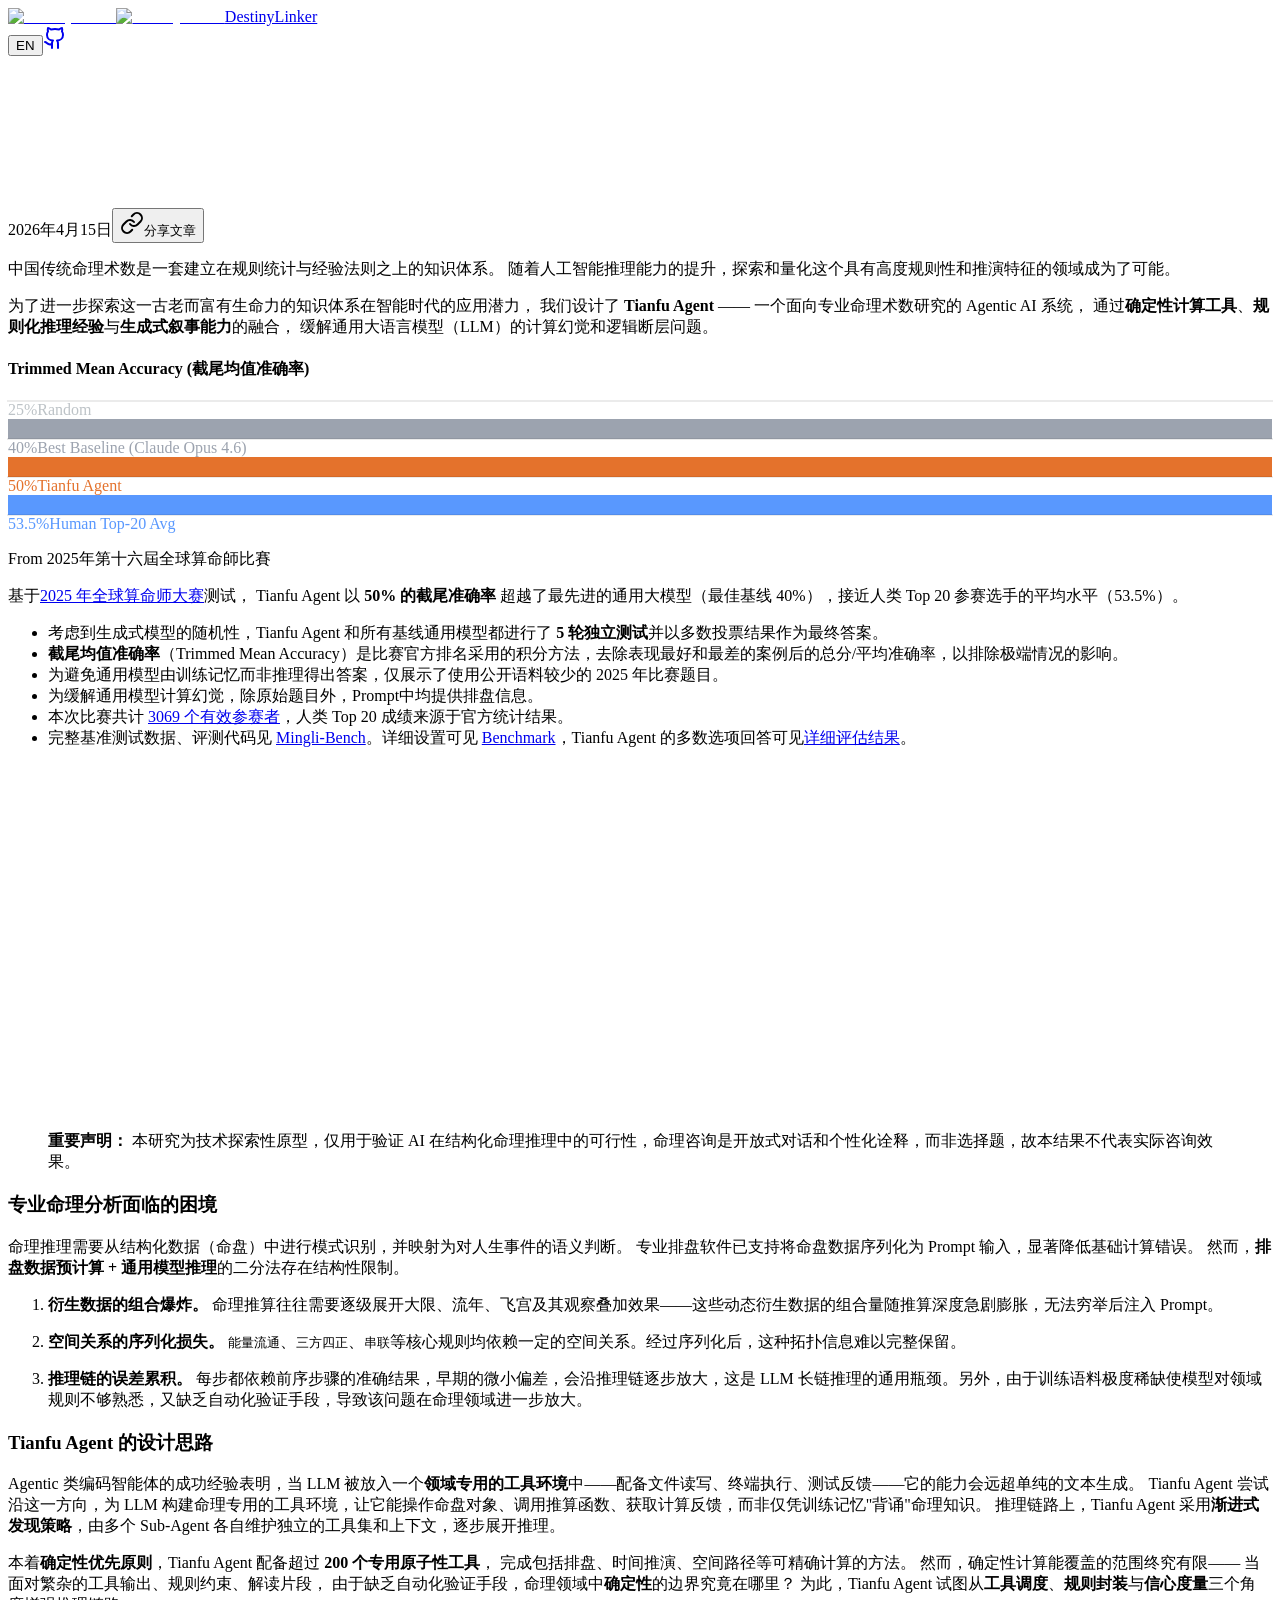
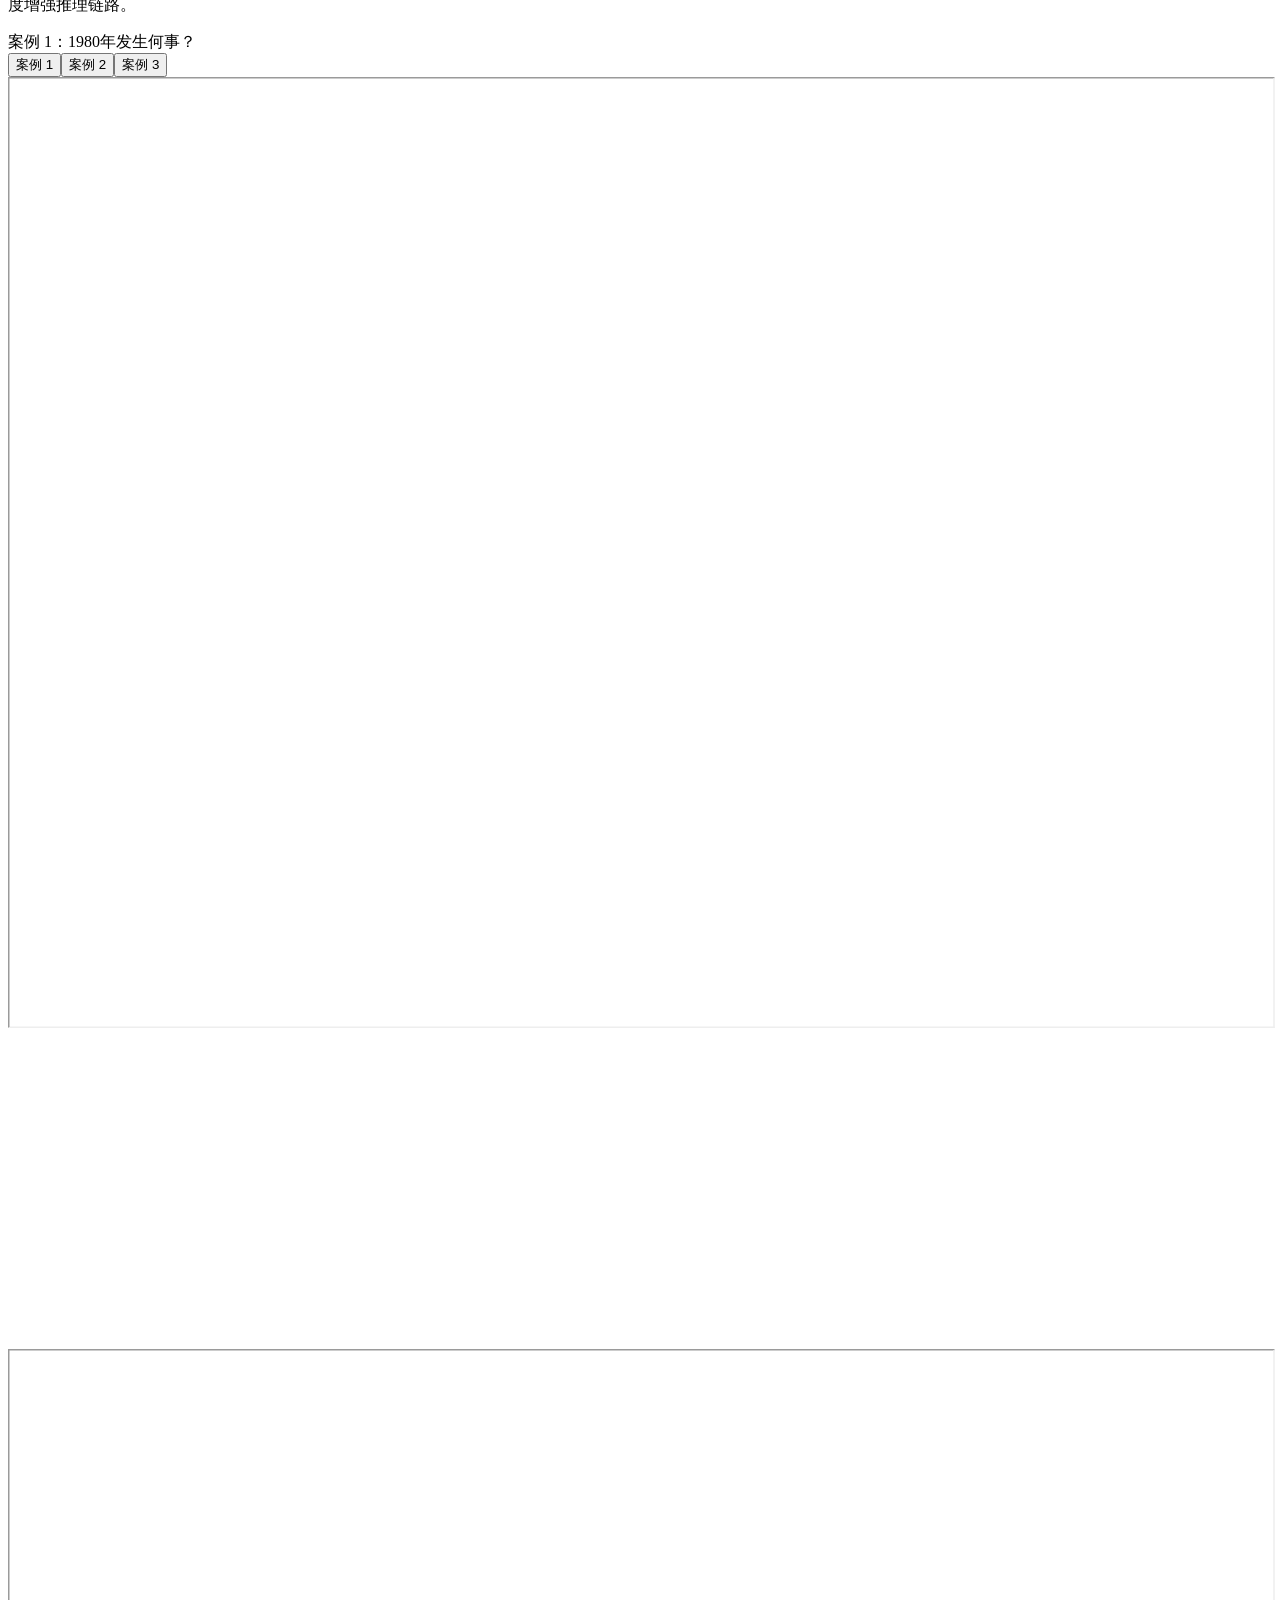
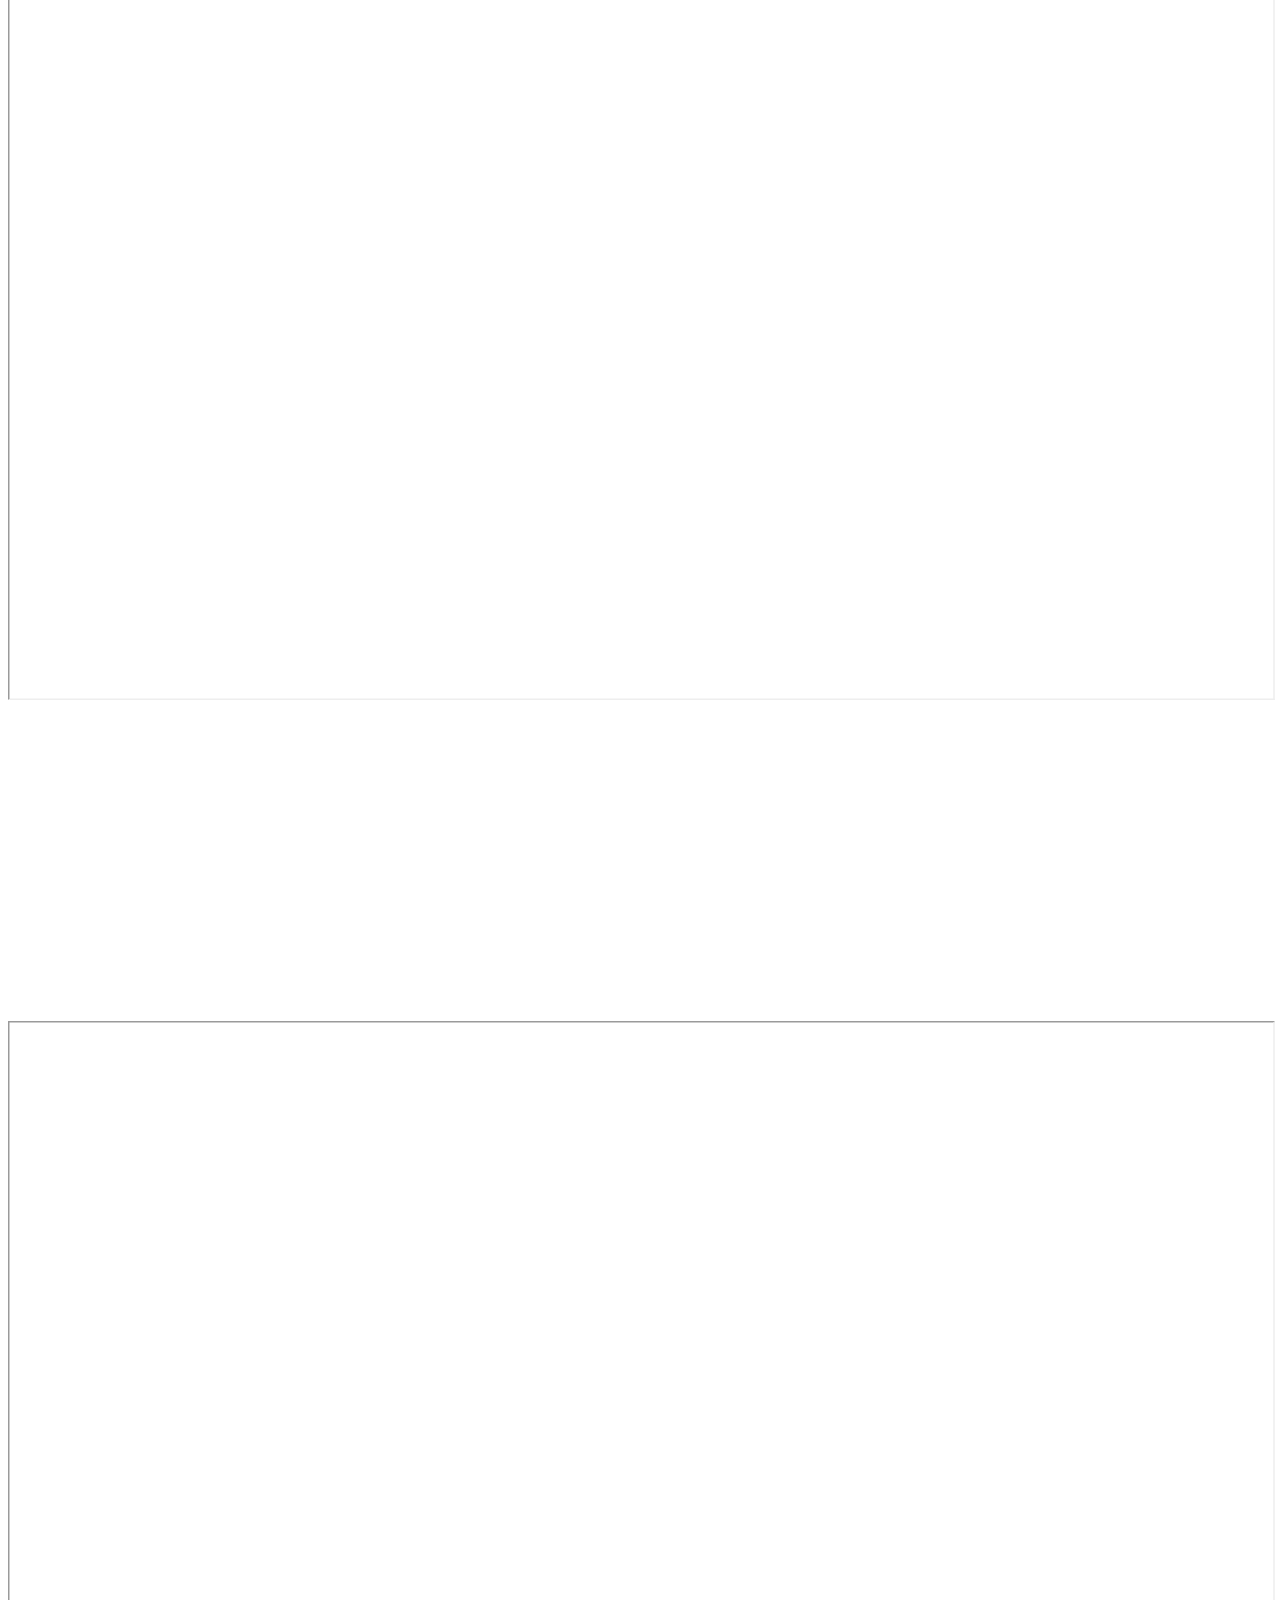
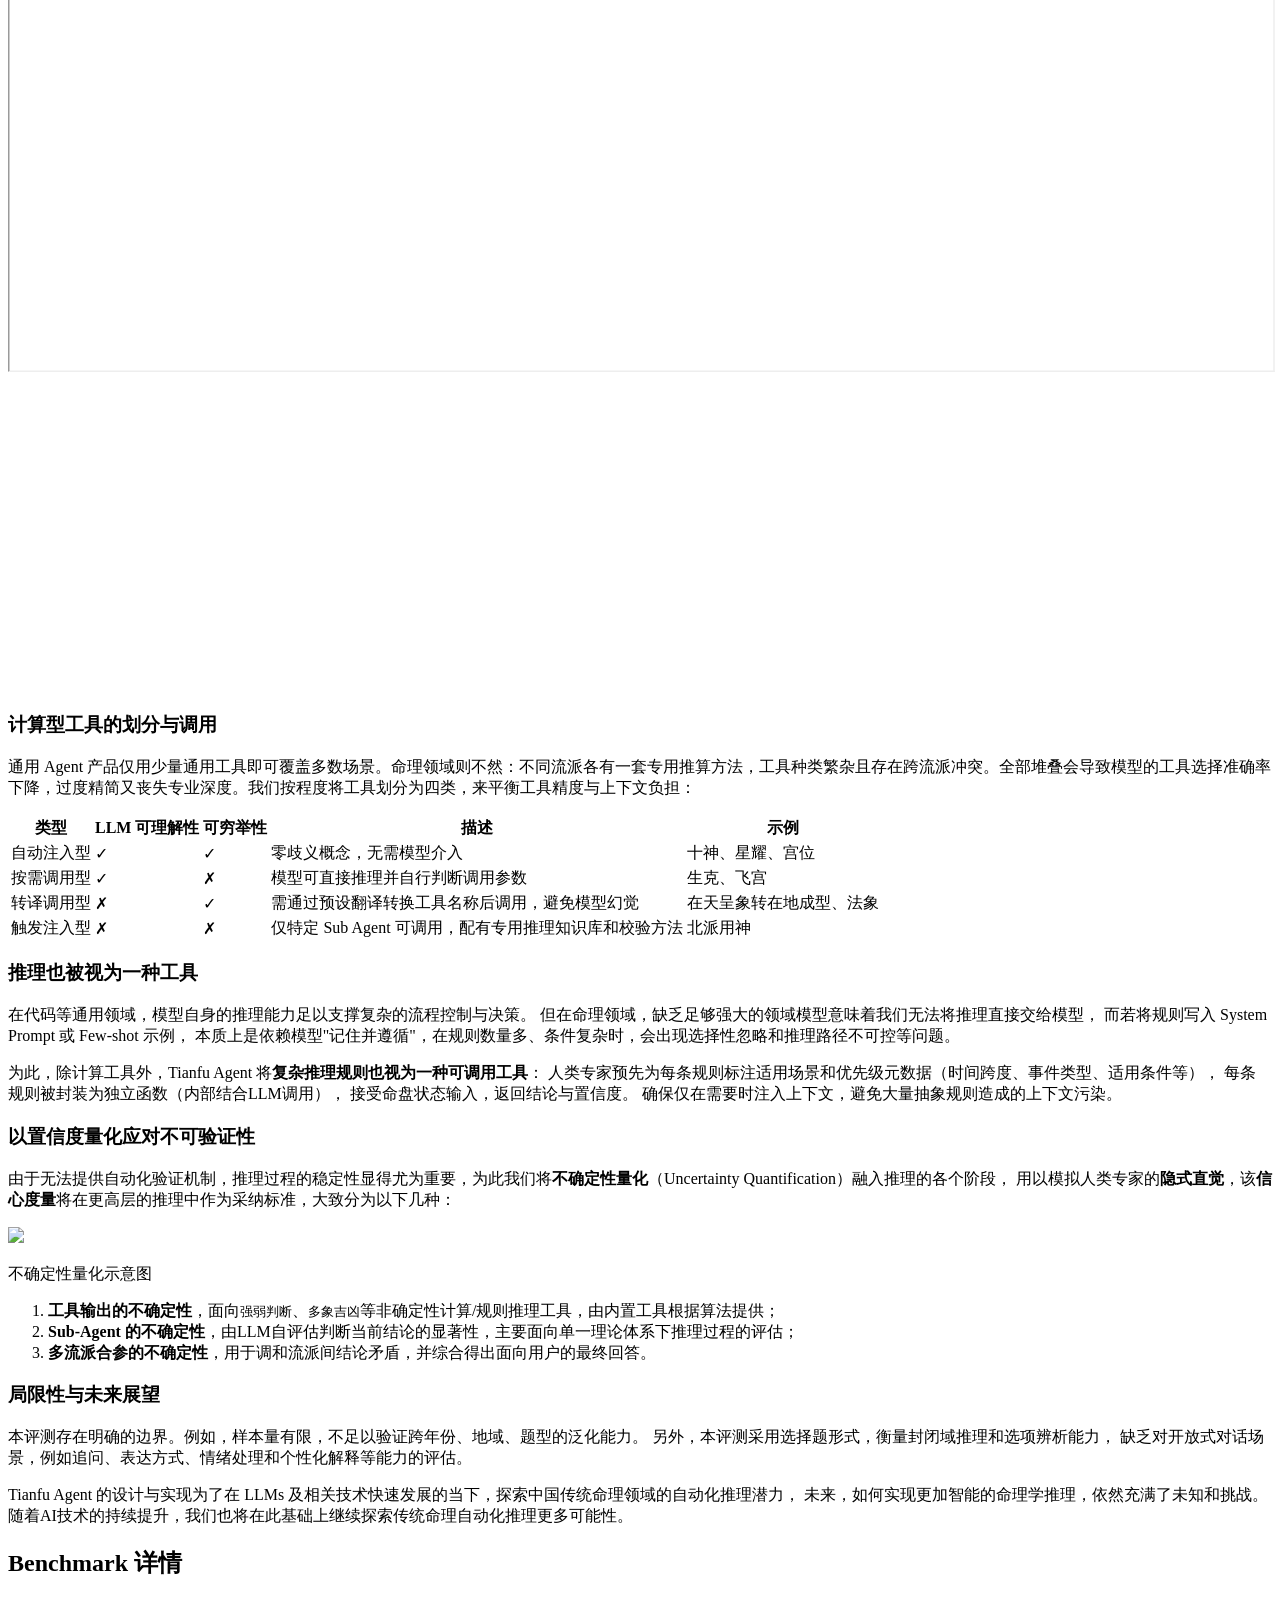
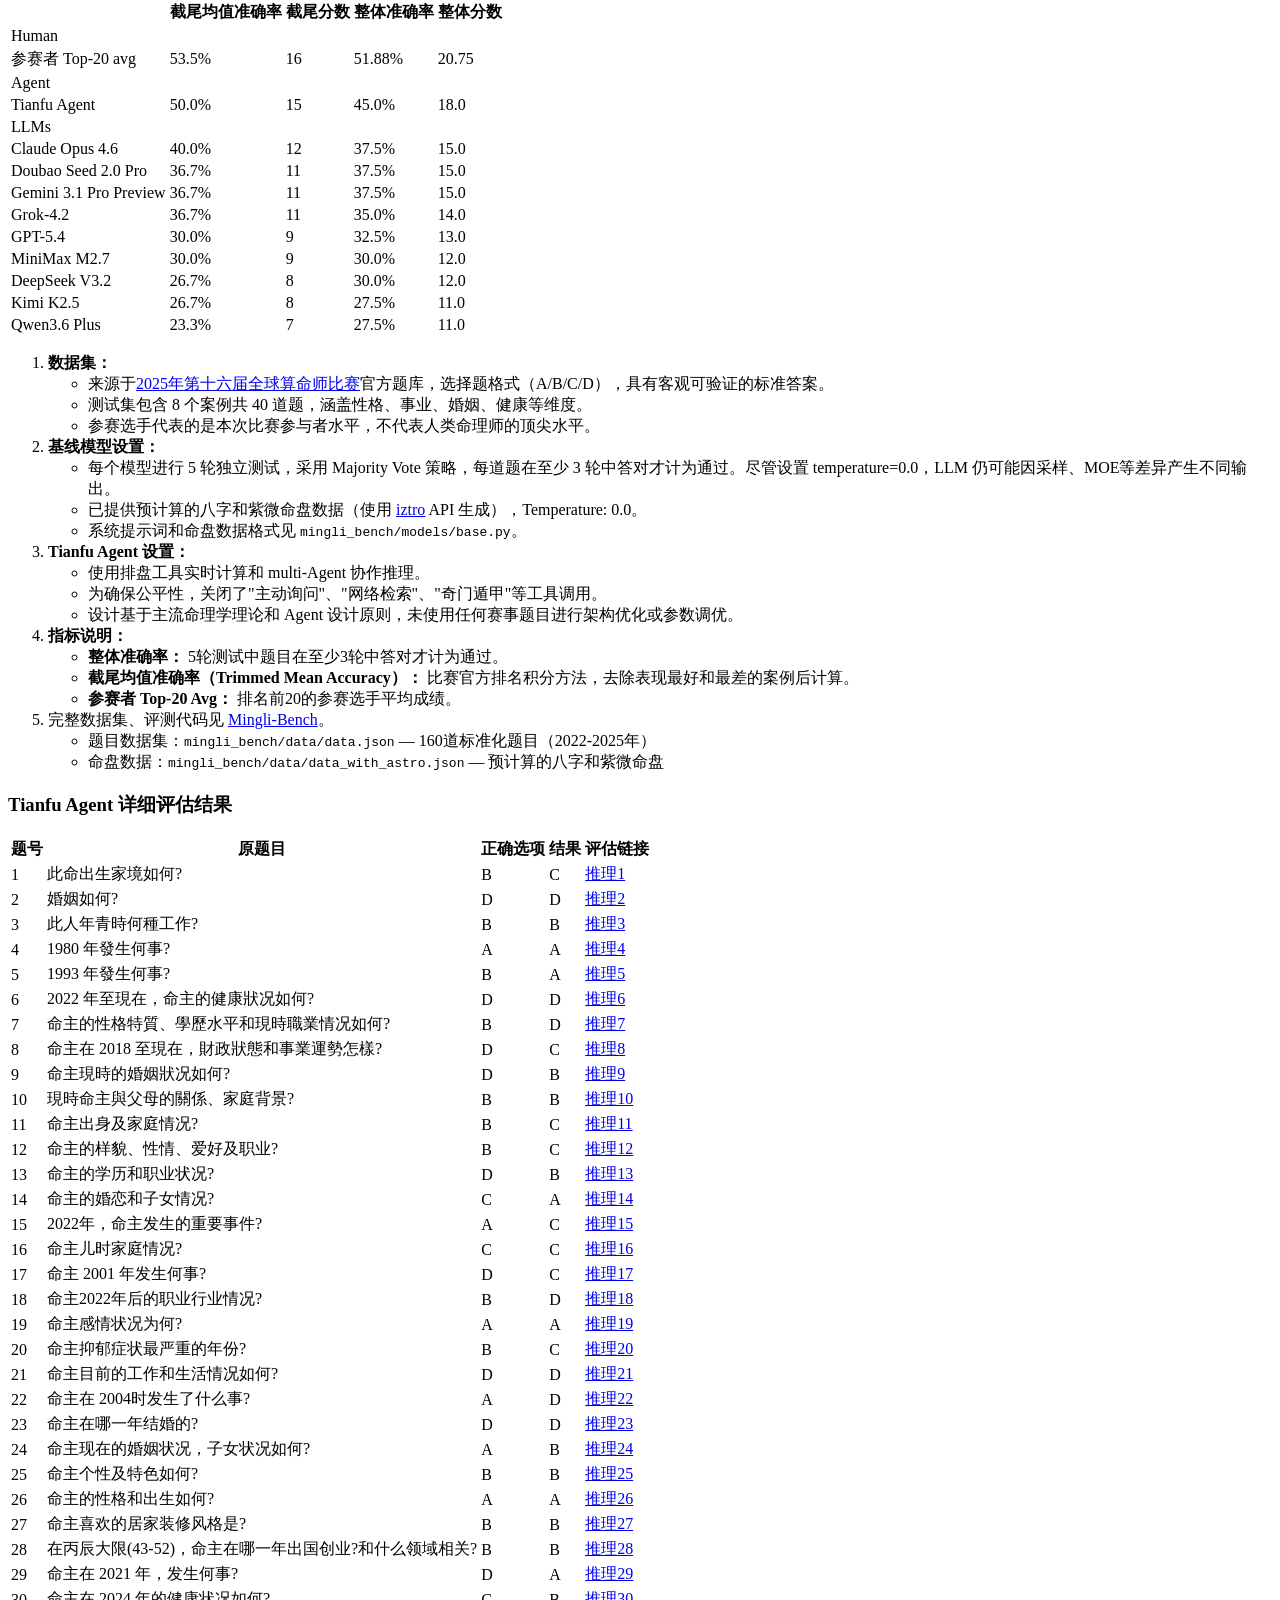
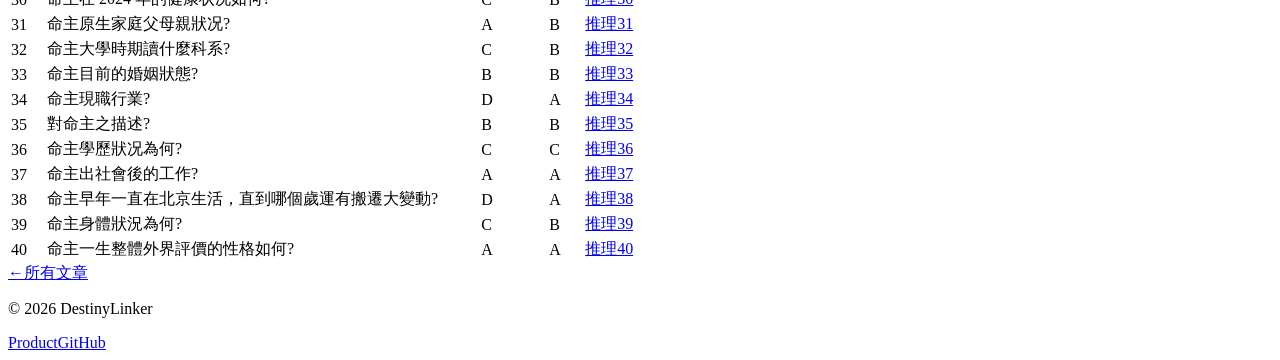
==== commit 31f89f69: "fix: github.io url" ====
--- a/docs/index.html
+++ b/docs/index.html
@@ -1,4 +1,4 @@
-<!DOCTYPE html><!--KmeIrvsykr4LbxtekqK1b--><html lang="zh"><head><meta charSet="utf-8"/><meta name="viewport" content="width=device-width, initial-scale=1"/><link rel="preload" href="/MingLi-Bench/_next/static/media/e4af272ccee01ff0-s.p.woff2" as="font" crossorigin="" type="font/woff2"/><link rel="preload" as="image" href="/MingLi-Bench/images/posts/Mingli-Bench/uncertainty.png"/><link rel="stylesheet" href="/MingLi-Bench/_next/static/css/35b6325ad96f3ba1.css" data-precedence="next"/><link rel="stylesheet" href="/MingLi-Bench/_next/static/css/ab47ee2ccd2cf533.css" data-precedence="next"/><link rel="preload" as="script" fetchPriority="low" href="/MingLi-Bench/_next/static/chunks/webpack-728f78567ea4e147.js"/><script src="/MingLi-Bench/_next/static/chunks/4bd1b696-100b9d70ed4e49c1.js" async=""></script><script src="/MingLi-Bench/_next/static/chunks/1255-de12ea8a18c20258.js" async=""></script><script src="/MingLi-Bench/_next/static/chunks/main-app-a5a807f4f298545b.js" async=""></script><script src="/MingLi-Bench/_next/static/chunks/1918-ae5d6460690d251a.js" async=""></script><script src="/MingLi-Bench/_next/static/chunks/app/layout-63542575ee93def5.js" async=""></script><script src="/MingLi-Bench/_next/static/chunks/c9a5f755-57cc0b4a3170f73d.js" async=""></script><script src="/MingLi-Bench/_next/static/chunks/f2098590-49d7ade418b6bf2a.js" async=""></script><script src="/MingLi-Bench/_next/static/chunks/9413-9525179275e34218.js" async=""></script><script src="/MingLi-Bench/_next/static/chunks/app/page-560936315768dd49.js" async=""></script><meta name="next-size-adjust" content=""/><title>中国传统术数的自动化推理探索</title><meta name="description" content="Tianfu Agent的设计、验证与思考"/><meta property="og:title" content="中国传统术数的自动化推理探索"/><meta property="og:description" content="Tianfu Agent的设计、验证与思考"/><meta property="og:type" content="article"/><meta property="article:published_time" content="2026-04-15"/><meta property="article:author" content="DestinyLinker Research"/><meta name="twitter:card" content="summary_large_image"/><meta name="twitter:title" content="中国传统术数的自动化推理探索"/><meta name="twitter:description" content="Tianfu Agent的设计、验证与思考"/><script>(function(){try{var l=localStorage.getItem('blog-lang');if(l==='en'||l==='zh'){document.documentElement.lang=l;document.documentElement.classList.add('lang-'+l)}else{document.documentElement.classList.add('lang-zh')}}catch(e){document.documentElement.classList.add('lang-zh')}})();</script><script src="/MingLi-Bench/_next/static/chunks/polyfills-42372ed130431b0a.js" noModule=""></script></head><body class="__variable_4b748c font-sans"><div hidden=""><!--$--><!--/$--></div><script>((a,b,c,d,e,f,g,h)=>{let i=document.documentElement,j=["light","dark"];function k(b){var c;(Array.isArray(a)?a:[a]).forEach(a=>{let c="class"===a,d=c&&f?e.map(a=>f[a]||a):e;c?(i.classList.remove(...d),i.classList.add(f&&f[b]?f[b]:b)):i.setAttribute(a,b)}),c=b,h&&j.includes(c)&&(i.style.colorScheme=c)}if(d)k(d);else try{let a=localStorage.getItem(b)||c,d=g&&"system"===a?window.matchMedia("(prefers-color-scheme: dark)").matches?"dark":"light":a;k(d)}catch(a){}})("class","theme","system",null,["light","dark"],null,true,true)</script><div class="min-h-screen flex flex-col"><header class="sticky top-0 z-50 w-full bg-background/60 backdrop-blur-md"><div class="mx-auto flex h-16 max-w-6xl items-center justify-between px-6"><a class="flex items-center gap-2 tracking-tight" href="/MingLi-Bench"><span class="relative h-3.5 w-3.5 shrink-0"><img alt="DestinyLinker" loading="lazy" width="14" height="14" decoding="async" data-nimg="1" class="dark:hidden" style="color:transparent" src="/MingLi-Bench/logo-light.png"/><img alt="DestinyLinker" loading="lazy" width="14" height="14" decoding="async" data-nimg="1" class="absolute inset-0 hidden dark:block" style="color:transparent" src="/MingLi-Bench/logo-dark.png"/></span><span class="text-foreground font-semibold text-base">DestinyLinker</span><span class="hidden sm:inline text-sm text-muted-foreground font-normal"></span></a><nav class="flex items-center gap-1 text-muted-foreground"><button class="inline-flex items-center justify-center whitespace-nowrap ring-offset-background transition-colors focus-visible:outline-none focus-visible:ring-2 focus-visible:ring-ring focus-visible:ring-offset-2 disabled:pointer-events-none disabled:opacity-50 hover:bg-accent hover:text-accent-foreground h-9 rounded-md text-xs font-medium px-2" aria-label="Toggle language">EN</button><a href="https://github.com/destinylinker" target="_blank" rel="noopener noreferrer" aria-label="GitHub" class="inline-flex items-center justify-center whitespace-nowrap rounded-md text-sm font-medium ring-offset-background transition-colors focus-visible:outline-none focus-visible:ring-2 focus-visible:ring-ring focus-visible:ring-offset-2 disabled:pointer-events-none disabled:opacity-50 hover:bg-accent hover:text-accent-foreground h-10 w-10"><svg xmlns="http://www.w3.org/2000/svg" width="24" height="24" viewBox="0 0 24 24" fill="none" stroke="currentColor" stroke-width="2" stroke-linecap="round" stroke-linejoin="round" class="lucide lucide-github h-4 w-4"><path d="M15 22v-4a4.8 4.8 0 0 0-1-3.5c3 0 6-2 6-5.5.08-1.25-.27-2.48-1-3.5.28-1.15.28-2.35 0-3.5 0 0-1 0-3 1.5-2.64-.5-5.36-.5-8 0C6 2 5 2 5 2c-.3 1.15-.3 2.35 0 3.5A5.403 5.403 0 0 0 4 9c0 3.5 3 5.5 6 5.5-.39.49-.68 1.05-.85 1.65-.17.6-.22 1.23-.15 1.85v4"></path><path d="M9 18c-4.51 2-5-2-7-2"></path></svg></a></nav></div></header><main class="flex-1"><div class="fixed top-0 left-0 right-0 z-[60] h-[2px] bg-transparent"><div class="h-full bg-primary transition-transform duration-150 ease-out origin-left" style="transform:scaleX(0)"></div></div><div class="mx-auto max-w-3xl px-6 "><div style="opacity:0;transform:translateY(12px)"><header class="text-center pt-20 sm:pt-24 pb-36 sm:pb-36"><h1 class="text-3xl sm:text-4xl lg:text-[44px] font-bold tracking-tight leading-[1.1] mb-10 max-w-3xl mx-auto">中国传统术数的自动化推理探索</h1><p class="text-base sm:text-lg leading-relaxed text-foreground max-w-2xl mx-auto">Tianfu Agent的设计、验证与思考</p><div class="mt-10"><a href="https://tianfuagent.com" target="_blank" rel="noopener noreferrer" class="inline-flex items-center gap-2 rounded-full bg-foreground text-background px-7 py-3 text-sm font-medium hover:opacity-80 transition-opacity">Try Tianfu Agent<svg xmlns="http://www.w3.org/2000/svg" width="24" height="24" viewBox="0 0 24 24" fill="none" stroke="currentColor" stroke-width="2" stroke-linecap="round" stroke-linejoin="round" class="lucide lucide-arrow-up-right h-4 w-4"><path d="M7 7h10v10"></path><path d="M7 17 17 7"></path></svg></a></div></header></div></div><div class="mx-auto max-w-3xl px-6"><div class="h-px bg-border"></div><div class="flex items-center justify-between py-4"><time class="text-sm text-muted-foreground">2026年4月15日</time><button class="inline-flex items-center gap-1.5 text-sm text-muted-foreground hover:text-foreground transition-colors"><svg xmlns="http://www.w3.org/2000/svg" width="24" height="24" viewBox="0 0 24 24" fill="none" stroke="currentColor" stroke-width="2" stroke-linecap="round" stroke-linejoin="round" class="lucide lucide-link h-3.5 w-3.5"><path d="M10 13a5 5 0 0 0 7.54.54l3-3a5 5 0 0 0-7.07-7.07l-1.72 1.71"></path><path d="M14 11a5 5 0 0 0-7.54-.54l-3 3a5 5 0 0 0 7.07 7.07l1.71-1.71"></path></svg>分享文章</button></div></div><div class="mx-auto max-w-3xl px-6 pt-8 pb-16"><article class="min-w-0"><div class="prose prose-neutral dark:prose-invert max-w-none"><div data-lang="zh"><p>中国传统命理术数是一套建立在规则统计与经验法则之上的知识体系。
+<!DOCTYPE html><!--y_oxIs7v7QcD_Brkun3Hm--><html lang="zh"><head><meta charSet="utf-8"/><meta name="viewport" content="width=device-width, initial-scale=1"/><link rel="preload" href="/MingLi-Bench/_next/static/media/e4af272ccee01ff0-s.p.woff2" as="font" crossorigin="" type="font/woff2"/><link rel="stylesheet" href="/MingLi-Bench/_next/static/css/35b6325ad96f3ba1.css" data-precedence="next"/><link rel="stylesheet" href="/MingLi-Bench/_next/static/css/ab47ee2ccd2cf533.css" data-precedence="next"/><link rel="preload" as="script" fetchPriority="low" href="/MingLi-Bench/_next/static/chunks/webpack-728f78567ea4e147.js"/><script src="/MingLi-Bench/_next/static/chunks/4bd1b696-100b9d70ed4e49c1.js" async=""></script><script src="/MingLi-Bench/_next/static/chunks/1255-de12ea8a18c20258.js" async=""></script><script src="/MingLi-Bench/_next/static/chunks/main-app-a5a807f4f298545b.js" async=""></script><script src="/MingLi-Bench/_next/static/chunks/1918-ae5d6460690d251a.js" async=""></script><script src="/MingLi-Bench/_next/static/chunks/app/layout-60f413e6ec93313c.js" async=""></script><script src="/MingLi-Bench/_next/static/chunks/c9a5f755-57cc0b4a3170f73d.js" async=""></script><script src="/MingLi-Bench/_next/static/chunks/f2098590-49d7ade418b6bf2a.js" async=""></script><script src="/MingLi-Bench/_next/static/chunks/9413-9525179275e34218.js" async=""></script><script src="/MingLi-Bench/_next/static/chunks/app/page-aa7c0169ccc34e0e.js" async=""></script><meta name="next-size-adjust" content=""/><title>中国传统术数的自动化推理探索</title><meta name="description" content="Tianfu Agent的设计、验证与思考"/><meta property="og:title" content="中国传统术数的自动化推理探索"/><meta property="og:description" content="Tianfu Agent的设计、验证与思考"/><meta property="og:type" content="article"/><meta property="article:published_time" content="2026-04-15"/><meta property="article:author" content="DestinyLinker Research"/><meta name="twitter:card" content="summary_large_image"/><meta name="twitter:title" content="中国传统术数的自动化推理探索"/><meta name="twitter:description" content="Tianfu Agent的设计、验证与思考"/><style>html.lang-zh [data-lang="en"]{display:none}html.lang-en [data-lang="zh"]{display:none}</style><script>(function(){try{var l=localStorage.getItem('blog-lang');if(l==='en'||l==='zh'){document.documentElement.lang=l;document.documentElement.classList.add('lang-'+l)}else{document.documentElement.classList.add('lang-zh')}}catch(e){document.documentElement.classList.add('lang-zh')}})();</script><script src="/MingLi-Bench/_next/static/chunks/polyfills-42372ed130431b0a.js" noModule=""></script></head><body class="__variable_4b748c font-sans"><div hidden=""><!--$--><!--/$--></div><script>((a,b,c,d,e,f,g,h)=>{let i=document.documentElement,j=["light","dark"];function k(b){var c;(Array.isArray(a)?a:[a]).forEach(a=>{let c="class"===a,d=c&&f?e.map(a=>f[a]||a):e;c?(i.classList.remove(...d),i.classList.add(f&&f[b]?f[b]:b)):i.setAttribute(a,b)}),c=b,h&&j.includes(c)&&(i.style.colorScheme=c)}if(d)k(d);else try{let a=localStorage.getItem(b)||c,d=g&&"system"===a?window.matchMedia("(prefers-color-scheme: dark)").matches?"dark":"light":a;k(d)}catch(a){}})("class","theme","system",null,["light","dark"],null,true,true)</script><div class="min-h-screen flex flex-col"><header class="sticky top-0 z-50 w-full bg-background/60 backdrop-blur-md"><div class="mx-auto flex h-16 max-w-6xl items-center justify-between px-6"><a class="flex items-center gap-2 tracking-tight" href="/MingLi-Bench"><span class="relative h-3.5 w-3.5 shrink-0"><img alt="DestinyLinker" loading="lazy" width="14" height="14" decoding="async" data-nimg="1" class="dark:hidden" style="color:transparent" src="/MingLi-Bench/logo-light.png"/><img alt="DestinyLinker" loading="lazy" width="14" height="14" decoding="async" data-nimg="1" class="absolute inset-0 hidden dark:block" style="color:transparent" src="/MingLi-Bench/logo-dark.png"/></span><span class="text-foreground font-semibold text-base">DestinyLinker</span><span class="hidden sm:inline text-sm text-muted-foreground font-normal"></span></a><nav class="flex items-center gap-1 text-muted-foreground"><button class="inline-flex items-center justify-center whitespace-nowrap ring-offset-background transition-colors focus-visible:outline-none focus-visible:ring-2 focus-visible:ring-ring focus-visible:ring-offset-2 disabled:pointer-events-none disabled:opacity-50 hover:bg-accent hover:text-accent-foreground h-9 rounded-md text-xs font-medium px-2" aria-label="Toggle language">EN</button><a href="https://github.com/destinylinker" target="_blank" rel="noopener noreferrer" aria-label="GitHub" class="inline-flex items-center justify-center whitespace-nowrap rounded-md text-sm font-medium ring-offset-background transition-colors focus-visible:outline-none focus-visible:ring-2 focus-visible:ring-ring focus-visible:ring-offset-2 disabled:pointer-events-none disabled:opacity-50 hover:bg-accent hover:text-accent-foreground h-10 w-10"><svg xmlns="http://www.w3.org/2000/svg" width="24" height="24" viewBox="0 0 24 24" fill="none" stroke="currentColor" stroke-width="2" stroke-linecap="round" stroke-linejoin="round" class="lucide lucide-github h-4 w-4"><path d="M15 22v-4a4.8 4.8 0 0 0-1-3.5c3 0 6-2 6-5.5.08-1.25-.27-2.48-1-3.5.28-1.15.28-2.35 0-3.5 0 0-1 0-3 1.5-2.64-.5-5.36-.5-8 0C6 2 5 2 5 2c-.3 1.15-.3 2.35 0 3.5A5.403 5.403 0 0 0 4 9c0 3.5 3 5.5 6 5.5-.39.49-.68 1.05-.85 1.65-.17.6-.22 1.23-.15 1.85v4"></path><path d="M9 18c-4.51 2-5-2-7-2"></path></svg></a></nav></div></header><main class="flex-1"><div class="fixed top-0 left-0 right-0 z-[60] h-[2px] bg-transparent"><div class="h-full bg-primary transition-transform duration-150 ease-out origin-left" style="transform:scaleX(0)"></div></div><div class="mx-auto max-w-3xl px-6 "><div style="opacity:0;transform:translateY(12px)"><header class="text-center pt-20 sm:pt-24 pb-36 sm:pb-36"><h1 class="text-3xl sm:text-4xl lg:text-[44px] font-bold tracking-tight leading-[1.1] mb-10 max-w-3xl mx-auto">中国传统术数的自动化推理探索</h1><p class="text-base sm:text-lg leading-relaxed text-foreground max-w-2xl mx-auto">Tianfu Agent的设计、验证与思考</p><div class="mt-10"><a href="https://tianfuagent.com" target="_blank" rel="noopener noreferrer" class="inline-flex items-center gap-2 rounded-full bg-foreground text-background px-7 py-3 text-sm font-medium hover:opacity-80 transition-opacity">Try Tianfu Agent<svg xmlns="http://www.w3.org/2000/svg" width="24" height="24" viewBox="0 0 24 24" fill="none" stroke="currentColor" stroke-width="2" stroke-linecap="round" stroke-linejoin="round" class="lucide lucide-arrow-up-right h-4 w-4"><path d="M7 7h10v10"></path><path d="M7 17 17 7"></path></svg></a></div></header></div></div><div class="mx-auto max-w-3xl px-6"><div class="h-px bg-border"></div><div class="flex items-center justify-between py-4"><time class="text-sm text-muted-foreground">2026年4月15日</time><button class="inline-flex items-center gap-1.5 text-sm text-muted-foreground hover:text-foreground transition-colors"><svg xmlns="http://www.w3.org/2000/svg" width="24" height="24" viewBox="0 0 24 24" fill="none" stroke="currentColor" stroke-width="2" stroke-linecap="round" stroke-linejoin="round" class="lucide lucide-link h-3.5 w-3.5"><path d="M10 13a5 5 0 0 0 7.54.54l3-3a5 5 0 0 0-7.07-7.07l-1.72 1.71"></path><path d="M14 11a5 5 0 0 0-7.54-.54l-3 3a5 5 0 0 0 7.07 7.07l1.71-1.71"></path></svg>分享文章</button></div></div><div class="mx-auto max-w-3xl px-6 pt-8 pb-16"><article class="min-w-0"><div class="prose prose-neutral dark:prose-invert max-w-none"><div data-lang="zh"><p>中国传统命理术数是一套建立在规则统计与经验法则之上的知识体系。
 随着人工智能推理能力的提升，探索和量化这个具有高度规则性和推演特征的领域成为了可能。</p><p>为了进一步探索这一古老而富有生命力的知识体系在智能时代的应用潜力，
 我们设计了 <strong>Tianfu Agent</strong> —— 一个面向专业命理术数研究的 Agentic AI 系统，
 通过<strong>确定性计算工具</strong>、<strong>规则化推理经验</strong>与<strong>生成式叙事能力</strong>的融合，
@@ -61,7 +61,7 @@
 每条规则被封装为独立函数（内部结合LLM调用），
 接受命盘状态输入，返回结论与置信度。
 确保仅在需要时注入上下文，避免大量抽象规则造成的上下文污染。</p><h3 id="以置信度量化应对不可验证性" class="scroll-mt-24">以置信度量化应对不可验证性</h3><p>由于无法提供自动化验证机制，推理过程的稳定性显得尤为重要，为此我们将<strong>不确定性量化</strong>（Uncertainty Quantification）融入推理的各个阶段，
-用以模拟人类专家的<strong>隐式直觉</strong>，该<strong>信心度量</strong>将在更高层的推理中作为采纳标准，大致分为以下几种：</p><div class="my-8 mx-auto overflow-hidden"><img src="/MingLi-Bench/images/posts/Mingli-Bench/uncertainty.png" alt="不确定性量化示意图"/></div><ol>
+用以模拟人类专家的<strong>隐式直觉</strong>，该<strong>信心度量</strong>将在更高层的推理中作为采纳标准，大致分为以下几种：</p><div class="my-8 mx-auto overflow-hidden"><div aria-owns="rmiz-modal-" data-rmiz=""><div data-rmiz-content="not-found" style="visibility:visible"><img alt="不确定性量化示意图" loading="lazy" width="800" height="450" decoding="async" data-nimg="1" class="rounded-lg border w-full" style="color:transparent" src="/MingLi-Bench/images/posts/Mingli-Bench/uncertainty.png"/></div></div><p class="mt-2 text-center text-sm text-muted-foreground">不确定性量化示意图</p></div><ol>
 <li><strong>工具输出的不确定性</strong>，面向<code class="rounded bg-muted px-1.5 py-0.5 text-sm font-mono">强弱判断</code>、<code class="rounded bg-muted px-1.5 py-0.5 text-sm font-mono">多象吉凶</code>等非确定性计算/规则推理工具，由内置工具根据算法提供；</li>
 <li><strong>Sub-Agent 的不确定性</strong>，由LLM自评估判断当前结论的显著性，主要面向单一理论体系下推理过程的评估；</li>
 <li><strong>多流派合参的不确定性</strong>，用于调和流派间结论矛盾，并综合得出面向用户的最终回答。</li>
@@ -81,7 +81,7 @@
 </ol><h3 id="design-approach-of-tianfu-agent" class="scroll-mt-24">Design Approach of Tianfu Agent</h3><p>The success of agentic coding tools has shown that when an LLM is placed in a <strong>domain-specific tool environment</strong> — equipped with file I/O, terminal execution, and test feedback — its capabilities far exceed pure text generation.
 Tianfu Agent follows this direction: building a <strong>destiny-analysis-specific tool environment</strong> for the LLM, enabling it to manipulate chart objects, invoke calculation functions, and receive computational feedback, rather than merely &quot;reciting&quot; destiny knowledge from training memory.
 On the reasoning pipeline, Tianfu Agent employs a <strong>progressive discovery strategy</strong>, with multiple Sub-Agents each maintaining independent tool sets and contexts, incrementally expanding the reasoning process.</p><p>Guided by a <strong>determinism-first principle</strong>, Tianfu Agent is equipped with over <strong>200 specialized atomic tools</strong> for precisely computable operations including chart casting, temporal derivation, and spatial path traversal. However, the scope that deterministic computation can cover is ultimately limited — when facing complex tool outputs, rule constraints, and interpretation fragments, and lacking automated verification methods, where exactly is the boundary of &quot;determinism&quot; in the destiny analysis domain? To address this, Tianfu Agent attempts to strengthen the reasoning pipeline from three angles: <strong>tool orchestration</strong>, <strong>rule encapsulation</strong>, and <strong>confidence quantification</strong>.</p><div class="my-8 space-y-4"><div class="flex items-center justify-between"><div><div class="text-base font-semibold text-foreground">Case 1: What happened in 1980?</div></div><div class="flex rounded-full bg-muted/40 p-1"><button class="rounded-full px-4 py-1 text-xs font-medium transition-colors whitespace-nowrap bg-foreground text-background shadow-sm">Case 1</button><button class="rounded-full px-4 py-1 text-xs font-medium transition-colors whitespace-nowrap text-muted-foreground hover:text-foreground">Case 2</button><button class="rounded-full px-4 py-1 text-xs font-medium transition-colors whitespace-nowrap text-muted-foreground hover:text-foreground">Case 3</button></div></div><div class="overflow-hidden rounded-xl"><div class="flex items-center gap-2 bg-muted/60 px-4 py-2.5"><span class="h-3 w-3 rounded-full bg-[#ff5f57]"></span><span class="h-3 w-3 rounded-full bg-[#febc2e]"></span><span class="h-3 w-3 rounded-full bg-[#28c840]"></span></div><div class="relative w-full overflow-hidden" style="aspect-ratio:4 / 3"><iframe src="https://tianfuagent.com/public/2f505834-2dfc-4bb8-8e9b-6cea12d22c62/icWbTo0ARb9_xU3LqFVBy?embed=true&amp;theme=light" title="Case 1: What happened in 1980?" class="absolute border-0 visible" style="width:133.33333333333334%;height:133.33333333333334%;transform:scale(0.75);transform-origin:top left" loading="eager" allow="clipboard-read; clipboard-write"></iframe><iframe src="https://tianfuagent.com/public/9b72b7f7-abae-4d0d-84e1-dbdc247e33d2/rVF1QqSaIlKYRzeAQvKws?embed=true&amp;theme=light" title="Case 2: Health condition?" class="absolute border-0 invisible" style="width:133.33333333333334%;height:133.33333333333334%;transform:scale(0.75);transform-origin:top left" loading="lazy" allow="clipboard-read; clipboard-write"></iframe><iframe src="https://tianfuagent.com/public/ba840265-ba5c-4c45-8385-3aa388a61ea0/OyoRguhZH40NiczvVfoN0?embed=true&amp;theme=light" title="Case 3: Family background?" class="absolute border-0 invisible" style="width:133.33333333333334%;height:133.33333333333334%;transform:scale(0.75);transform-origin:top left" loading="lazy" allow="clipboard-read; clipboard-write"></iframe></div></div></div><h3 id="tool-classification-and-invocation" class="scroll-mt-24">Tool Classification and Invocation</h3><p>Mainstream agent products cover most scenarios with just a small set of general-purpose tools. The destiny analysis domain is different: different schools each have their own specialized calculation methods, with diverse tool types and <strong>cross-school conflicts</strong>. Stacking all tools degrades the model&#x27;s tool selection accuracy; over-simplification sacrifices professional depth. We classify tools into four categories to balance <strong>tool precision</strong> and <strong>context burden</strong>:</p><div class="relative w-full overflow-auto"><table class="w-full caption-bottom !text-xs my-6"><thead class="[&amp;_tr]:border-b"><tr class="border-b transition-colors hover:bg-muted/50"><th class="h-12 px-4 text-left align-middle font-semibold text-muted-foreground [&amp;:has([role=checkbox])]:pr-0">Type</th><th class="h-12 px-4 text-left align-middle font-semibold text-muted-foreground [&amp;:has([role=checkbox])]:pr-0">LLM Comprehensibility</th><th class="h-12 px-4 text-left align-middle font-semibold text-muted-foreground [&amp;:has([role=checkbox])]:pr-0">Exhaustibility</th><th class="h-12 px-4 text-left align-middle font-semibold text-muted-foreground [&amp;:has([role=checkbox])]:pr-0">Description</th><th class="h-12 px-4 text-left align-middle font-semibold text-muted-foreground [&amp;:has([role=checkbox])]:pr-0">Example</th></tr></thead><tbody class="[&amp;_tr:last-child]:border-0"><tr class="border-b transition-colors hover:bg-muted/50"><td class="p-4 align-middle [&amp;:has([role=checkbox])]:pr-0">Auto-injected</td><td class="p-4 align-middle [&amp;:has([role=checkbox])]:pr-0">✓</td><td class="p-4 align-middle [&amp;:has([role=checkbox])]:pr-0">✓</td><td class="p-4 align-middle [&amp;:has([role=checkbox])]:pr-0">Zero-ambiguity concepts requiring no model involvement</td><td class="p-4 align-middle [&amp;:has([role=checkbox])]:pr-0">Ten Gods, stars, palaces</td></tr><tr class="border-b transition-colors hover:bg-muted/50"><td class="p-4 align-middle [&amp;:has([role=checkbox])]:pr-0">On-demand invocation</td><td class="p-4 align-middle [&amp;:has([role=checkbox])]:pr-0">✓</td><td class="p-4 align-middle [&amp;:has([role=checkbox])]:pr-0">✗</td><td class="p-4 align-middle [&amp;:has([role=checkbox])]:pr-0">Model directly reasons and determines invocation parameters</td><td class="p-4 align-middle [&amp;:has([role=checkbox])]:pr-0">Sheng Ke, Fei Gong</td></tr><tr class="border-b transition-colors hover:bg-muted/50"><td class="p-4 align-middle [&amp;:has([role=checkbox])]:pr-0">Translation-wrapped</td><td class="p-4 align-middle [&amp;:has([role=checkbox])]:pr-0">✗</td><td class="p-4 align-middle [&amp;:has([role=checkbox])]:pr-0">✓</td><td class="p-4 align-middle [&amp;:has([role=checkbox])]:pr-0">Invoked after preset translation converts tool names to prevent hallucinations</td><td class="p-4 align-middle [&amp;:has([role=checkbox])]:pr-0">Zai Tian Cheng Xiang, Fa Xiang</td></tr><tr class="border-b transition-colors hover:bg-muted/50"><td class="p-4 align-middle [&amp;:has([role=checkbox])]:pr-0">Trigger-injected</td><td class="p-4 align-middle [&amp;:has([role=checkbox])]:pr-0">✗</td><td class="p-4 align-middle [&amp;:has([role=checkbox])]:pr-0">✗</td><td class="p-4 align-middle [&amp;:has([role=checkbox])]:pr-0">Only invocable by specific Sub-Agents with dedicated knowledge bases and validation</td><td class="p-4 align-middle [&amp;:has([role=checkbox])]:pr-0">Northern School Yong Shen analysis</td></tr></tbody></table></div><h3 id="reasoning-as-a-callable-tool" class="scroll-mt-24">Reasoning as a Callable Tool</h3><p>In general domains like code, the model&#x27;s own reasoning capabilities suffice for complex flow control and decision-making. In destiny analysis, however, the lack of a sufficiently powerful domain model means reasoning cannot be directly delegated to the model. Writing rules into System Prompts or few-shot examples essentially relies on the model to &quot;remember and follow&quot; — when rules are numerous and conditions complex, <strong>selective omission</strong> and <strong>uncontrollable reasoning paths</strong> emerge.
-To address this, beyond computation tools, Tianfu Agent treats <strong>complex reasoning rules as callable tools</strong>: each rule is encapsulated as an <strong>independent function</strong> (internally combining LLM calls as needed), accepting chart state input and returning <strong>conclusions with confidence scores</strong>. Human experts pre-annotate each rule with <strong>applicable scenario and priority metadata</strong> (time span, event type, applicable conditions, etc.), and rules are injected into context only when needed, preventing large volumes of abstract interpretation rules from causing <strong>context pollution</strong>.</p><h3 id="addressing-unverifiability-with-confidence-quantification" class="scroll-mt-24">Addressing Unverifiability with Confidence Quantification</h3><p>Given the absence of automated verification mechanisms, reasoning stability becomes paramount. We embed <strong>uncertainty quantification</strong> into every phase of reasoning, simulating the &quot;implicit intuition&quot; of human experts. This &quot;confidence measure&quot; serves as an adoption criterion in higher-level reasoning, roughly categorized as follows:</p><div class="my-8 mx-auto overflow-hidden"><img src="/MingLi-Bench/images/posts/Mingli-Bench/uncertainty.png" alt="Uncertainty Quantification Diagram"/></div><ol>
+To address this, beyond computation tools, Tianfu Agent treats <strong>complex reasoning rules as callable tools</strong>: each rule is encapsulated as an <strong>independent function</strong> (internally combining LLM calls as needed), accepting chart state input and returning <strong>conclusions with confidence scores</strong>. Human experts pre-annotate each rule with <strong>applicable scenario and priority metadata</strong> (time span, event type, applicable conditions, etc.), and rules are injected into context only when needed, preventing large volumes of abstract interpretation rules from causing <strong>context pollution</strong>.</p><h3 id="addressing-unverifiability-with-confidence-quantification" class="scroll-mt-24">Addressing Unverifiability with Confidence Quantification</h3><p>Given the absence of automated verification mechanisms, reasoning stability becomes paramount. We embed <strong>uncertainty quantification</strong> into every phase of reasoning, simulating the &quot;implicit intuition&quot; of human experts. This &quot;confidence measure&quot; serves as an adoption criterion in higher-level reasoning, roughly categorized as follows:</p><div class="my-8 mx-auto overflow-hidden"><div aria-owns="rmiz-modal-" data-rmiz=""><div data-rmiz-content="not-found" style="visibility:visible"><img alt="Uncertainty Quantification Diagram" loading="lazy" width="800" height="450" decoding="async" data-nimg="1" class="rounded-lg border w-full" style="color:transparent" src="/MingLi-Bench/images/posts/Mingli-Bench/uncertainty.png"/></div></div><p class="mt-2 text-center text-sm text-muted-foreground">Uncertainty Quantification Diagram</p></div><ol>
 <li><strong>Tool output uncertainty</strong> — for non-deterministic computation/rule reasoning tools such as &quot;strength assessment&quot; and &quot;multi-image auspiciousness&quot;; provided by built-in tool algorithms.</li>
 <li><strong>Sub-Agent uncertainty</strong> — LLM self-assesses the significance of current conclusions, addressing uncertainty within a single theoretical framework.</li>
 <li><strong>Multi-school synthesis uncertainty</strong> — for reconciling contradictions between schools&#x27; conclusions and producing the final user-facing answer.</li>
@@ -170,4 +170,4 @@
 </li>
 </ol></div>
 <div data-lang="zh"><h3 id="tianfu-agent-详细评估结果" class="scroll-mt-24">Tianfu Agent 详细评估结果</h3><div class="relative w-full overflow-auto"><table class="w-full caption-bottom !text-xs my-6"><thead class="[&amp;_tr]:border-b"><tr class="border-b transition-colors hover:bg-muted/50"><th class="h-12 px-4 text-left align-middle font-semibold text-muted-foreground [&amp;:has([role=checkbox])]:pr-0">题号</th><th class="h-12 px-4 text-left align-middle font-semibold text-muted-foreground [&amp;:has([role=checkbox])]:pr-0">原题目</th><th class="h-12 px-4 text-left align-middle font-semibold text-muted-foreground [&amp;:has([role=checkbox])]:pr-0">正确选项</th><th class="h-12 px-4 text-left align-middle font-semibold text-muted-foreground [&amp;:has([role=checkbox])]:pr-0">结果</th><th class="h-12 px-4 text-left align-middle font-semibold text-muted-foreground [&amp;:has([role=checkbox])]:pr-0">评估链接</th></tr></thead><tbody class="[&amp;_tr:last-child]:border-0"><tr class="border-b transition-colors hover:bg-muted/50"><td class="p-4 align-middle [&amp;:has([role=checkbox])]:pr-0">1</td><td class="p-4 align-middle [&amp;:has([role=checkbox])]:pr-0">此命出生家境如何?</td><td class="p-4 align-middle [&amp;:has([role=checkbox])]:pr-0">B</td><td class="p-4 align-middle [&amp;:has([role=checkbox])]:pr-0">C</td><td class="p-4 align-middle [&amp;:has([role=checkbox])]:pr-0"><a href="https://tianfuagent.com/public/2f505834-2dfc-4bb8-8e9b-6cea12d22c62/ISGwgtcA1yjjZLGx7R9R5" class="text-primary underline underline-offset-4 hover:text-primary/80 transition-colors" target="_blank" rel="noopener noreferrer">推理1</a></td></tr><tr class="border-b transition-colors hover:bg-muted/50"><td class="p-4 align-middle [&amp;:has([role=checkbox])]:pr-0">2</td><td class="p-4 align-middle [&amp;:has([role=checkbox])]:pr-0">婚姻如何?</td><td class="p-4 align-middle [&amp;:has([role=checkbox])]:pr-0">D</td><td class="p-4 align-middle [&amp;:has([role=checkbox])]:pr-0">D</td><td class="p-4 align-middle [&amp;:has([role=checkbox])]:pr-0"><a href="https://tianfuagent.com/public/2f505834-2dfc-4bb8-8e9b-6cea12d22c62/myX8tfqlqsGpFEQsRkD6E" class="text-primary underline underline-offset-4 hover:text-primary/80 transition-colors" target="_blank" rel="noopener noreferrer">推理2</a></td></tr><tr class="border-b transition-colors hover:bg-muted/50"><td class="p-4 align-middle [&amp;:has([role=checkbox])]:pr-0">3</td><td class="p-4 align-middle [&amp;:has([role=checkbox])]:pr-0">此人年青時何種工作?</td><td class="p-4 align-middle [&amp;:has([role=checkbox])]:pr-0">B</td><td class="p-4 align-middle [&amp;:has([role=checkbox])]:pr-0">B</td><td class="p-4 align-middle [&amp;:has([role=checkbox])]:pr-0"><a href="https://tianfuagent.com/public/2f505834-2dfc-4bb8-8e9b-6cea12d22c62/exH2A5KzKSxItPMI2_IyI" class="text-primary underline underline-offset-4 hover:text-primary/80 transition-colors" target="_blank" rel="noopener noreferrer">推理3</a></td></tr><tr class="border-b transition-colors hover:bg-muted/50"><td class="p-4 align-middle [&amp;:has([role=checkbox])]:pr-0">4</td><td class="p-4 align-middle [&amp;:has([role=checkbox])]:pr-0">1980 年發生何事?</td><td class="p-4 align-middle [&amp;:has([role=checkbox])]:pr-0">A</td><td class="p-4 align-middle [&amp;:has([role=checkbox])]:pr-0">A</td><td class="p-4 align-middle [&amp;:has([role=checkbox])]:pr-0"><a href="https://tianfuagent.com/public/2f505834-2dfc-4bb8-8e9b-6cea12d22c62/icWbTo0ARb9_xU3LqFVBy" class="text-primary underline underline-offset-4 hover:text-primary/80 transition-colors" target="_blank" rel="noopener noreferrer">推理4</a></td></tr><tr class="border-b transition-colors hover:bg-muted/50"><td class="p-4 align-middle [&amp;:has([role=checkbox])]:pr-0">5</td><td class="p-4 align-middle [&amp;:has([role=checkbox])]:pr-0">1993 年發生何事?</td><td class="p-4 align-middle [&amp;:has([role=checkbox])]:pr-0">B</td><td class="p-4 align-middle [&amp;:has([role=checkbox])]:pr-0">A</td><td class="p-4 align-middle [&amp;:has([role=checkbox])]:pr-0"><a href="https://tianfuagent.com/public/2f505834-2dfc-4bb8-8e9b-6cea12d22c62/Pnk3VUS0b437lPrnRnEG-" class="text-primary underline underline-offset-4 hover:text-primary/80 transition-colors" target="_blank" rel="noopener noreferrer">推理5</a></td></tr><tr class="border-b transition-colors hover:bg-muted/50"><td class="p-4 align-middle [&amp;:has([role=checkbox])]:pr-0">6</td><td class="p-4 align-middle [&amp;:has([role=checkbox])]:pr-0">2022 年至現在，命主的健康狀况如何?</td><td class="p-4 align-middle [&amp;:has([role=checkbox])]:pr-0">D</td><td class="p-4 align-middle [&amp;:has([role=checkbox])]:pr-0">D</td><td class="p-4 align-middle [&amp;:has([role=checkbox])]:pr-0"><a href="https://tianfuagent.com/public/9b72b7f7-abae-4d0d-84e1-dbdc247e33d2/rVF1QqSaIlKYRzeAQvKws" class="text-primary underline underline-offset-4 hover:text-primary/80 transition-colors" target="_blank" rel="noopener noreferrer">推理6</a></td></tr><tr class="border-b transition-colors hover:bg-muted/50"><td class="p-4 align-middle [&amp;:has([role=checkbox])]:pr-0">7</td><td class="p-4 align-middle [&amp;:has([role=checkbox])]:pr-0">命主的性格特質、學歷水平和現時職業情况如何?</td><td class="p-4 align-middle [&amp;:has([role=checkbox])]:pr-0">B</td><td class="p-4 align-middle [&amp;:has([role=checkbox])]:pr-0">D</td><td class="p-4 align-middle [&amp;:has([role=checkbox])]:pr-0"><a href="https://tianfuagent.com/public/9b72b7f7-abae-4d0d-84e1-dbdc247e33d2/AT2MdUH2tW6jPBYs1Xz3n" class="text-primary underline underline-offset-4 hover:text-primary/80 transition-colors" target="_blank" rel="noopener noreferrer">推理7</a></td></tr><tr class="border-b transition-colors hover:bg-muted/50"><td class="p-4 align-middle [&amp;:has([role=checkbox])]:pr-0">8</td><td class="p-4 align-middle [&amp;:has([role=checkbox])]:pr-0">命主在 2018 至現在，財政狀態和事業運勢怎樣?</td><td class="p-4 align-middle [&amp;:has([role=checkbox])]:pr-0">D</td><td class="p-4 align-middle [&amp;:has([role=checkbox])]:pr-0">C</td><td class="p-4 align-middle [&amp;:has([role=checkbox])]:pr-0"><a href="https://tianfuagent.com/public/9b72b7f7-abae-4d0d-84e1-dbdc247e33d2/vd6bG5Zt0lyWFybl_ikmw" class="text-primary underline underline-offset-4 hover:text-primary/80 transition-colors" target="_blank" rel="noopener noreferrer">推理8</a></td></tr><tr class="border-b transition-colors hover:bg-muted/50"><td class="p-4 align-middle [&amp;:has([role=checkbox])]:pr-0">9</td><td class="p-4 align-middle [&amp;:has([role=checkbox])]:pr-0">命主現時的婚姻狀况如何?</td><td class="p-4 align-middle [&amp;:has([role=checkbox])]:pr-0">D</td><td class="p-4 align-middle [&amp;:has([role=checkbox])]:pr-0">B</td><td class="p-4 align-middle [&amp;:has([role=checkbox])]:pr-0"><a href="https://tianfuagent.com/public/9b72b7f7-abae-4d0d-84e1-dbdc247e33d2/KrO3vfVTXrlLXAgGd9q3s" class="text-primary underline underline-offset-4 hover:text-primary/80 transition-colors" target="_blank" rel="noopener noreferrer">推理9</a></td></tr><tr class="border-b transition-colors hover:bg-muted/50"><td class="p-4 align-middle [&amp;:has([role=checkbox])]:pr-0">10</td><td class="p-4 align-middle [&amp;:has([role=checkbox])]:pr-0">現時命主與父母的關係、家庭背景?</td><td class="p-4 align-middle [&amp;:has([role=checkbox])]:pr-0">B</td><td class="p-4 align-middle [&amp;:has([role=checkbox])]:pr-0">B</td><td class="p-4 align-middle [&amp;:has([role=checkbox])]:pr-0"><a href="https://tianfuagent.com/public/9b72b7f7-abae-4d0d-84e1-dbdc247e33d2/9YkWEAXgUwCzDatk-9CBO" class="text-primary underline underline-offset-4 hover:text-primary/80 transition-colors" target="_blank" rel="noopener noreferrer">推理10</a></td></tr><tr class="border-b transition-colors hover:bg-muted/50"><td class="p-4 align-middle [&amp;:has([role=checkbox])]:pr-0">11</td><td class="p-4 align-middle [&amp;:has([role=checkbox])]:pr-0">命主出身及家庭情况?</td><td class="p-4 align-middle [&amp;:has([role=checkbox])]:pr-0">B</td><td class="p-4 align-middle [&amp;:has([role=checkbox])]:pr-0">C</td><td class="p-4 align-middle [&amp;:has([role=checkbox])]:pr-0"><a href="https://tianfuagent.com/public/ba840265-ba5c-4c45-8385-3aa388a61ea0/OyoRguhZH40NiczvVfoN0" class="text-primary underline underline-offset-4 hover:text-primary/80 transition-colors" target="_blank" rel="noopener noreferrer">推理11</a></td></tr><tr class="border-b transition-colors hover:bg-muted/50"><td class="p-4 align-middle [&amp;:has([role=checkbox])]:pr-0">12</td><td class="p-4 align-middle [&amp;:has([role=checkbox])]:pr-0">命主的样貌、性情、爱好及职业?</td><td class="p-4 align-middle [&amp;:has([role=checkbox])]:pr-0">B</td><td class="p-4 align-middle [&amp;:has([role=checkbox])]:pr-0">C</td><td class="p-4 align-middle [&amp;:has([role=checkbox])]:pr-0"><a href="https://tianfuagent.com/public/ba840265-ba5c-4c45-8385-3aa388a61ea0/s6tq7pl8jd7_lT6hvGqVw" class="text-primary underline underline-offset-4 hover:text-primary/80 transition-colors" target="_blank" rel="noopener noreferrer">推理12</a></td></tr><tr class="border-b transition-colors hover:bg-muted/50"><td class="p-4 align-middle [&amp;:has([role=checkbox])]:pr-0">13</td><td class="p-4 align-middle [&amp;:has([role=checkbox])]:pr-0">命主的学历和职业状况?</td><td class="p-4 align-middle [&amp;:has([role=checkbox])]:pr-0">D</td><td class="p-4 align-middle [&amp;:has([role=checkbox])]:pr-0">B</td><td class="p-4 align-middle [&amp;:has([role=checkbox])]:pr-0"><a href="https://tianfuagent.com/public/ba840265-ba5c-4c45-8385-3aa388a61ea0/vU_lTFvduBMYwGvuPAkR6" class="text-primary underline underline-offset-4 hover:text-primary/80 transition-colors" target="_blank" rel="noopener noreferrer">推理13</a></td></tr><tr class="border-b transition-colors hover:bg-muted/50"><td class="p-4 align-middle [&amp;:has([role=checkbox])]:pr-0">14</td><td class="p-4 align-middle [&amp;:has([role=checkbox])]:pr-0">命主的婚恋和子女情况?</td><td class="p-4 align-middle [&amp;:has([role=checkbox])]:pr-0">C</td><td class="p-4 align-middle [&amp;:has([role=checkbox])]:pr-0">A</td><td class="p-4 align-middle [&amp;:has([role=checkbox])]:pr-0"><a href="https://tianfuagent.com/public/ba840265-ba5c-4c45-8385-3aa388a61ea0/eiMkNz7mRmAUgyKkQX122" class="text-primary underline underline-offset-4 hover:text-primary/80 transition-colors" target="_blank" rel="noopener noreferrer">推理14</a></td></tr><tr class="border-b transition-colors hover:bg-muted/50"><td class="p-4 align-middle [&amp;:has([role=checkbox])]:pr-0">15</td><td class="p-4 align-middle [&amp;:has([role=checkbox])]:pr-0">2022年，命主发生的重要事件?</td><td class="p-4 align-middle [&amp;:has([role=checkbox])]:pr-0">A</td><td class="p-4 align-middle [&amp;:has([role=checkbox])]:pr-0">C</td><td class="p-4 align-middle [&amp;:has([role=checkbox])]:pr-0"><a href="https://tianfuagent.com/public/da2458ce-3976-4da2-bc92-1d64e9230c93/h0fVcQM0DPN1471j1PQPF" class="text-primary underline underline-offset-4 hover:text-primary/80 transition-colors" target="_blank" rel="noopener noreferrer">推理15</a></td></tr><tr class="border-b transition-colors hover:bg-muted/50"><td class="p-4 align-middle [&amp;:has([role=checkbox])]:pr-0">16</td><td class="p-4 align-middle [&amp;:has([role=checkbox])]:pr-0">命主儿时家庭情况?</td><td class="p-4 align-middle [&amp;:has([role=checkbox])]:pr-0">C</td><td class="p-4 align-middle [&amp;:has([role=checkbox])]:pr-0">C</td><td class="p-4 align-middle [&amp;:has([role=checkbox])]:pr-0"><a href="https://tianfuagent.com/public/85c43a7c-60b7-4404-9025-5bcf1dc33cfb/DyMVFNo8Z5bef9wqU6n47" class="text-primary underline underline-offset-4 hover:text-primary/80 transition-colors" target="_blank" rel="noopener noreferrer">推理16</a></td></tr><tr class="border-b transition-colors hover:bg-muted/50"><td class="p-4 align-middle [&amp;:has([role=checkbox])]:pr-0">17</td><td class="p-4 align-middle [&amp;:has([role=checkbox])]:pr-0">命主 2001 年发生何事?</td><td class="p-4 align-middle [&amp;:has([role=checkbox])]:pr-0">D</td><td class="p-4 align-middle [&amp;:has([role=checkbox])]:pr-0">C</td><td class="p-4 align-middle [&amp;:has([role=checkbox])]:pr-0"><a href="https://tianfuagent.com/public/85c43a7c-60b7-4404-9025-5bcf1dc33cfb/lMA6-75rM_s05uWcH1PZi" class="text-primary underline underline-offset-4 hover:text-primary/80 transition-colors" target="_blank" rel="noopener noreferrer">推理17</a></td></tr><tr class="border-b transition-colors hover:bg-muted/50"><td class="p-4 align-middle [&amp;:has([role=checkbox])]:pr-0">18</td><td class="p-4 align-middle [&amp;:has([role=checkbox])]:pr-0">命主2022年后的职业行业情况?</td><td class="p-4 align-middle [&amp;:has([role=checkbox])]:pr-0">B</td><td class="p-4 align-middle [&amp;:has([role=checkbox])]:pr-0">D</td><td class="p-4 align-middle [&amp;:has([role=checkbox])]:pr-0"><a href="https://tianfuagent.com/public/d8830ffa-981b-4d8a-8ce1-be7d01096bdd/eg304z4sQozlDqhsnmSQa" class="text-primary underline underline-offset-4 hover:text-primary/80 transition-colors" target="_blank" rel="noopener noreferrer">推理18</a></td></tr><tr class="border-b transition-colors hover:bg-muted/50"><td class="p-4 align-middle [&amp;:has([role=checkbox])]:pr-0">19</td><td class="p-4 align-middle [&amp;:has([role=checkbox])]:pr-0">命主感情状况为何?</td><td class="p-4 align-middle [&amp;:has([role=checkbox])]:pr-0">A</td><td class="p-4 align-middle [&amp;:has([role=checkbox])]:pr-0">A</td><td class="p-4 align-middle [&amp;:has([role=checkbox])]:pr-0"><a href="https://tianfuagent.com/public/85c43a7c-60b7-4404-9025-5bcf1dc33cfb/1yDRjW1irKl7epu7yN7bl" class="text-primary underline underline-offset-4 hover:text-primary/80 transition-colors" target="_blank" rel="noopener noreferrer">推理19</a></td></tr><tr class="border-b transition-colors hover:bg-muted/50"><td class="p-4 align-middle [&amp;:has([role=checkbox])]:pr-0">20</td><td class="p-4 align-middle [&amp;:has([role=checkbox])]:pr-0">命主抑郁症状最严重的年份?</td><td class="p-4 align-middle [&amp;:has([role=checkbox])]:pr-0">B</td><td class="p-4 align-middle [&amp;:has([role=checkbox])]:pr-0">C</td><td class="p-4 align-middle [&amp;:has([role=checkbox])]:pr-0"><a href="https://tianfuagent.com/public/85c43a7c-60b7-4404-9025-5bcf1dc33cfb/OcQZ9IVVW4XTnNojDx5bs" class="text-primary underline underline-offset-4 hover:text-primary/80 transition-colors" target="_blank" rel="noopener noreferrer">推理20</a></td></tr><tr class="border-b transition-colors hover:bg-muted/50"><td class="p-4 align-middle [&amp;:has([role=checkbox])]:pr-0">21</td><td class="p-4 align-middle [&amp;:has([role=checkbox])]:pr-0">命主目前的工作和生活情况如何?</td><td class="p-4 align-middle [&amp;:has([role=checkbox])]:pr-0">D</td><td class="p-4 align-middle [&amp;:has([role=checkbox])]:pr-0">D</td><td class="p-4 align-middle [&amp;:has([role=checkbox])]:pr-0"><a href="https://tianfuagent.com/public/e6bc8b17-b880-44fc-86c7-1b270ccb3027/1Us_U0auW0mzbyu76fEhc" class="text-primary underline underline-offset-4 hover:text-primary/80 transition-colors" target="_blank" rel="noopener noreferrer">推理21</a></td></tr><tr class="border-b transition-colors hover:bg-muted/50"><td class="p-4 align-middle [&amp;:has([role=checkbox])]:pr-0">22</td><td class="p-4 align-middle [&amp;:has([role=checkbox])]:pr-0">命主在 2004时发生了什么事?</td><td class="p-4 align-middle [&amp;:has([role=checkbox])]:pr-0">A</td><td class="p-4 align-middle [&amp;:has([role=checkbox])]:pr-0">D</td><td class="p-4 align-middle [&amp;:has([role=checkbox])]:pr-0"><a href="https://tianfuagent.com/public/e6bc8b17-b880-44fc-86c7-1b270ccb3027/4KU9bUp2SrDG3MP0QEaG4" class="text-primary underline underline-offset-4 hover:text-primary/80 transition-colors" target="_blank" rel="noopener noreferrer">推理22</a></td></tr><tr class="border-b transition-colors hover:bg-muted/50"><td class="p-4 align-middle [&amp;:has([role=checkbox])]:pr-0">23</td><td class="p-4 align-middle [&amp;:has([role=checkbox])]:pr-0">命主在哪一年结婚的?</td><td class="p-4 align-middle [&amp;:has([role=checkbox])]:pr-0">D</td><td class="p-4 align-middle [&amp;:has([role=checkbox])]:pr-0">D</td><td class="p-4 align-middle [&amp;:has([role=checkbox])]:pr-0"><a href="https://tianfuagent.com/public/e6bc8b17-b880-44fc-86c7-1b270ccb3027/_X99WKrtNF0Pzxh3nIrzA" class="text-primary underline underline-offset-4 hover:text-primary/80 transition-colors" target="_blank" rel="noopener noreferrer">推理23</a></td></tr><tr class="border-b transition-colors hover:bg-muted/50"><td class="p-4 align-middle [&amp;:has([role=checkbox])]:pr-0">24</td><td class="p-4 align-middle [&amp;:has([role=checkbox])]:pr-0">命主现在的婚姻状况，子女状况如何?</td><td class="p-4 align-middle [&amp;:has([role=checkbox])]:pr-0">A</td><td class="p-4 align-middle [&amp;:has([role=checkbox])]:pr-0">B</td><td class="p-4 align-middle [&amp;:has([role=checkbox])]:pr-0"><a href="https://tianfuagent.com/public/e6bc8b17-b880-44fc-86c7-1b270ccb3027/3uCYxBOUBIcYchaFxtXoG" class="text-primary underline underline-offset-4 hover:text-primary/80 transition-colors" target="_blank" rel="noopener noreferrer">推理24</a></td></tr><tr class="border-b transition-colors hover:bg-muted/50"><td class="p-4 align-middle [&amp;:has([role=checkbox])]:pr-0">25</td><td class="p-4 align-middle [&amp;:has([role=checkbox])]:pr-0">命主个性及特色如何?</td><td class="p-4 align-middle [&amp;:has([role=checkbox])]:pr-0">B</td><td class="p-4 align-middle [&amp;:has([role=checkbox])]:pr-0">B</td><td class="p-4 align-middle [&amp;:has([role=checkbox])]:pr-0"><a href="https://tianfuagent.com/public/e6bc8b17-b880-44fc-86c7-1b270ccb3027/UQoF_9EHIu8Ops4IH5e6a" class="text-primary underline underline-offset-4 hover:text-primary/80 transition-colors" target="_blank" rel="noopener noreferrer">推理25</a></td></tr><tr class="border-b transition-colors hover:bg-muted/50"><td class="p-4 align-middle [&amp;:has([role=checkbox])]:pr-0">26</td><td class="p-4 align-middle [&amp;:has([role=checkbox])]:pr-0">命主的性格和出生如何?</td><td class="p-4 align-middle [&amp;:has([role=checkbox])]:pr-0">A</td><td class="p-4 align-middle [&amp;:has([role=checkbox])]:pr-0">A</td><td class="p-4 align-middle [&amp;:has([role=checkbox])]:pr-0"><a href="https://tianfuagent.com/public/e4475ee9-84b0-4a38-a16c-5f595e57b862/pL1JBJtFi3z73fDBzxU4F" class="text-primary underline underline-offset-4 hover:text-primary/80 transition-colors" target="_blank" rel="noopener noreferrer">推理26</a></td></tr><tr class="border-b transition-colors hover:bg-muted/50"><td class="p-4 align-middle [&amp;:has([role=checkbox])]:pr-0">27</td><td class="p-4 align-middle [&amp;:has([role=checkbox])]:pr-0">命主喜欢的居家装修风格是?</td><td class="p-4 align-middle [&amp;:has([role=checkbox])]:pr-0">B</td><td class="p-4 align-middle [&amp;:has([role=checkbox])]:pr-0">B</td><td class="p-4 align-middle [&amp;:has([role=checkbox])]:pr-0"><a href="https://tianfuagent.com/public/e4475ee9-84b0-4a38-a16c-5f595e57b862/IhnJhNMjtpYEZEL885NWC" class="text-primary underline underline-offset-4 hover:text-primary/80 transition-colors" target="_blank" rel="noopener noreferrer">推理27</a></td></tr><tr class="border-b transition-colors hover:bg-muted/50"><td class="p-4 align-middle [&amp;:has([role=checkbox])]:pr-0">28</td><td class="p-4 align-middle [&amp;:has([role=checkbox])]:pr-0">在丙辰大限(43-52)，命主在哪一年出国创业?和什么领域相关?</td><td class="p-4 align-middle [&amp;:has([role=checkbox])]:pr-0">B</td><td class="p-4 align-middle [&amp;:has([role=checkbox])]:pr-0">B</td><td class="p-4 align-middle [&amp;:has([role=checkbox])]:pr-0"><a href="https://tianfuagent.com/public/e4475ee9-84b0-4a38-a16c-5f595e57b862/QrxGyZUqP1RrOWtqajOV7" class="text-primary underline underline-offset-4 hover:text-primary/80 transition-colors" target="_blank" rel="noopener noreferrer">推理28</a></td></tr><tr class="border-b transition-colors hover:bg-muted/50"><td class="p-4 align-middle [&amp;:has([role=checkbox])]:pr-0">29</td><td class="p-4 align-middle [&amp;:has([role=checkbox])]:pr-0">命主在 2021 年，发生何事?</td><td class="p-4 align-middle [&amp;:has([role=checkbox])]:pr-0">D</td><td class="p-4 align-middle [&amp;:has([role=checkbox])]:pr-0">A</td><td class="p-4 align-middle [&amp;:has([role=checkbox])]:pr-0"><a href="https://tianfuagent.com/public/e4475ee9-84b0-4a38-a16c-5f595e57b862/TicsL4s_GD4jNmMnXSk_l" class="text-primary underline underline-offset-4 hover:text-primary/80 transition-colors" target="_blank" rel="noopener noreferrer">推理29</a></td></tr><tr class="border-b transition-colors hover:bg-muted/50"><td class="p-4 align-middle [&amp;:has([role=checkbox])]:pr-0">30</td><td class="p-4 align-middle [&amp;:has([role=checkbox])]:pr-0">命主在 2024 年的健康状况如何?</td><td class="p-4 align-middle [&amp;:has([role=checkbox])]:pr-0">C</td><td class="p-4 align-middle [&amp;:has([role=checkbox])]:pr-0">B</td><td class="p-4 align-middle [&amp;:has([role=checkbox])]:pr-0"><a href="https://tianfuagent.com/public/e4475ee9-84b0-4a38-a16c-5f595e57b862/_yDYcip8gEHjSS80R-e9l" class="text-primary underline underline-offset-4 hover:text-primary/80 transition-colors" target="_blank" rel="noopener noreferrer">推理30</a></td></tr><tr class="border-b transition-colors hover:bg-muted/50"><td class="p-4 align-middle [&amp;:has([role=checkbox])]:pr-0">31</td><td class="p-4 align-middle [&amp;:has([role=checkbox])]:pr-0">命主原生家庭父母親狀况?</td><td class="p-4 align-middle [&amp;:has([role=checkbox])]:pr-0">A</td><td class="p-4 align-middle [&amp;:has([role=checkbox])]:pr-0">B</td><td class="p-4 align-middle [&amp;:has([role=checkbox])]:pr-0"><a href="https://tianfuagent.com/public/60470e40-421a-415a-9e20-b83f419b463f/ecDf8nPXx2b0q_EEMkwO2" class="text-primary underline underline-offset-4 hover:text-primary/80 transition-colors" target="_blank" rel="noopener noreferrer">推理31</a></td></tr><tr class="border-b transition-colors hover:bg-muted/50"><td class="p-4 align-middle [&amp;:has([role=checkbox])]:pr-0">32</td><td class="p-4 align-middle [&amp;:has([role=checkbox])]:pr-0">命主大學時期讀什麼科系?</td><td class="p-4 align-middle [&amp;:has([role=checkbox])]:pr-0">C</td><td class="p-4 align-middle [&amp;:has([role=checkbox])]:pr-0">B</td><td class="p-4 align-middle [&amp;:has([role=checkbox])]:pr-0"><a href="https://tianfuagent.com/public/60470e40-421a-415a-9e20-b83f419b463f/x5yWCijevA4ToBpOmEWam" class="text-primary underline underline-offset-4 hover:text-primary/80 transition-colors" target="_blank" rel="noopener noreferrer">推理32</a></td></tr><tr class="border-b transition-colors hover:bg-muted/50"><td class="p-4 align-middle [&amp;:has([role=checkbox])]:pr-0">33</td><td class="p-4 align-middle [&amp;:has([role=checkbox])]:pr-0">命主目前的婚姻狀態?</td><td class="p-4 align-middle [&amp;:has([role=checkbox])]:pr-0">B</td><td class="p-4 align-middle [&amp;:has([role=checkbox])]:pr-0">B</td><td class="p-4 align-middle [&amp;:has([role=checkbox])]:pr-0"><a href="https://tianfuagent.com/public/60470e40-421a-415a-9e20-b83f419b463f/0ojC2kaOWBmeKyXzBX7lD" class="text-primary underline underline-offset-4 hover:text-primary/80 transition-colors" target="_blank" rel="noopener noreferrer">推理33</a></td></tr><tr class="border-b transition-colors hover:bg-muted/50"><td class="p-4 align-middle [&amp;:has([role=checkbox])]:pr-0">34</td><td class="p-4 align-middle [&amp;:has([role=checkbox])]:pr-0">命主現職行業?</td><td class="p-4 align-middle [&amp;:has([role=checkbox])]:pr-0">D</td><td class="p-4 align-middle [&amp;:has([role=checkbox])]:pr-0">A</td><td class="p-4 align-middle [&amp;:has([role=checkbox])]:pr-0"><a href="https://tianfuagent.com/public/60470e40-421a-415a-9e20-b83f419b463f/YnhR8bshpMq5_-RERrnu4" class="text-primary underline underline-offset-4 hover:text-primary/80 transition-colors" target="_blank" rel="noopener noreferrer">推理34</a></td></tr><tr class="border-b transition-colors hover:bg-muted/50"><td class="p-4 align-middle [&amp;:has([role=checkbox])]:pr-0">35</td><td class="p-4 align-middle [&amp;:has([role=checkbox])]:pr-0">對命主之描述?</td><td class="p-4 align-middle [&amp;:has([role=checkbox])]:pr-0">B</td><td class="p-4 align-middle [&amp;:has([role=checkbox])]:pr-0">B</td><td class="p-4 align-middle [&amp;:has([role=checkbox])]:pr-0"><a href="https://tianfuagent.com/public/60470e40-421a-415a-9e20-b83f419b463f/dyJU8rMxPq1DNdfqFFdEu" class="text-primary underline underline-offset-4 hover:text-primary/80 transition-colors" target="_blank" rel="noopener noreferrer">推理35</a></td></tr><tr class="border-b transition-colors hover:bg-muted/50"><td class="p-4 align-middle [&amp;:has([role=checkbox])]:pr-0">36</td><td class="p-4 align-middle [&amp;:has([role=checkbox])]:pr-0">命主學歷狀况為何?</td><td class="p-4 align-middle [&amp;:has([role=checkbox])]:pr-0">C</td><td class="p-4 align-middle [&amp;:has([role=checkbox])]:pr-0">C</td><td class="p-4 align-middle [&amp;:has([role=checkbox])]:pr-0"><a href="https://tianfuagent.com/public/be171753-dfe2-421c-8499-30646ca4d697/BawV7ll351RrxeYE4FmKd" class="text-primary underline underline-offset-4 hover:text-primary/80 transition-colors" target="_blank" rel="noopener noreferrer">推理36</a></td></tr><tr class="border-b transition-colors hover:bg-muted/50"><td class="p-4 align-middle [&amp;:has([role=checkbox])]:pr-0">37</td><td class="p-4 align-middle [&amp;:has([role=checkbox])]:pr-0">命主出社會後的工作?</td><td class="p-4 align-middle [&amp;:has([role=checkbox])]:pr-0">A</td><td class="p-4 align-middle [&amp;:has([role=checkbox])]:pr-0">A</td><td class="p-4 align-middle [&amp;:has([role=checkbox])]:pr-0"><a href="https://tianfuagent.com/public/be171753-dfe2-421c-8499-30646ca4d697/VjQeWUcEyIES9HjQ5rJN5" class="text-primary underline underline-offset-4 hover:text-primary/80 transition-colors" target="_blank" rel="noopener noreferrer">推理37</a></td></tr><tr class="border-b transition-colors hover:bg-muted/50"><td class="p-4 align-middle [&amp;:has([role=checkbox])]:pr-0">38</td><td class="p-4 align-middle [&amp;:has([role=checkbox])]:pr-0">命主早年一直在北京生活，直到哪個歲運有搬遷大變動?</td><td class="p-4 align-middle [&amp;:has([role=checkbox])]:pr-0">D</td><td class="p-4 align-middle [&amp;:has([role=checkbox])]:pr-0">A</td><td class="p-4 align-middle [&amp;:has([role=checkbox])]:pr-0"><a href="https://tianfuagent.com/public/be171753-dfe2-421c-8499-30646ca4d697/UUW9QkXkRHwh6Cdvr9KwK" class="text-primary underline underline-offset-4 hover:text-primary/80 transition-colors" target="_blank" rel="noopener noreferrer">推理38</a></td></tr><tr class="border-b transition-colors hover:bg-muted/50"><td class="p-4 align-middle [&amp;:has([role=checkbox])]:pr-0">39</td><td class="p-4 align-middle [&amp;:has([role=checkbox])]:pr-0">命主身體狀況為何?</td><td class="p-4 align-middle [&amp;:has([role=checkbox])]:pr-0">C</td><td class="p-4 align-middle [&amp;:has([role=checkbox])]:pr-0">B</td><td class="p-4 align-middle [&amp;:has([role=checkbox])]:pr-0"><a href="https://tianfuagent.com/public/be171753-dfe2-421c-8499-30646ca4d697/3IqNDJDDYCRtZBblouiQk" class="text-primary underline underline-offset-4 hover:text-primary/80 transition-colors" target="_blank" rel="noopener noreferrer">推理39</a></td></tr><tr class="border-b transition-colors hover:bg-muted/50"><td class="p-4 align-middle [&amp;:has([role=checkbox])]:pr-0">40</td><td class="p-4 align-middle [&amp;:has([role=checkbox])]:pr-0">命主一生整體外界評價的性格如何?</td><td class="p-4 align-middle [&amp;:has([role=checkbox])]:pr-0">A</td><td class="p-4 align-middle [&amp;:has([role=checkbox])]:pr-0">A</td><td class="p-4 align-middle [&amp;:has([role=checkbox])]:pr-0"><a href="https://tianfuagent.com/public/be171753-dfe2-421c-8499-30646ca4d697/7T2-EIvROA5nU6B066qLr" class="text-primary underline underline-offset-4 hover:text-primary/80 transition-colors" target="_blank" rel="noopener noreferrer">推理40</a></td></tr></tbody></table></div></div>
-<div data-lang="en"><h3 id="tianfu-agent-detailed-evaluation-results" class="scroll-mt-24">Tianfu Agent Detailed Evaluation Results</h3><div class="relative w-full overflow-auto"><table class="w-full caption-bottom !text-xs my-6"><thead class="[&amp;_tr]:border-b"><tr class="border-b transition-colors hover:bg-muted/50"><th class="h-12 px-4 text-left align-middle font-semibold text-muted-foreground [&amp;:has([role=checkbox])]:pr-0">Question</th><th class="h-12 px-4 text-left align-middle font-semibold text-muted-foreground [&amp;:has([role=checkbox])]:pr-0">Original Question</th><th class="h-12 px-4 text-left align-middle font-semibold text-muted-foreground [&amp;:has([role=checkbox])]:pr-0">Correct Answer</th><th class="h-12 px-4 text-left align-middle font-semibold text-muted-foreground [&amp;:has([role=checkbox])]:pr-0">Majority Vote</th><th class="h-12 px-4 text-left align-middle font-semibold text-muted-foreground [&amp;:has([role=checkbox])]:pr-0">Evaluation Link</th></tr></thead><tbody class="[&amp;_tr:last-child]:border-0"><tr class="border-b transition-colors hover:bg-muted/50"><td class="p-4 align-middle [&amp;:has([role=checkbox])]:pr-0">1</td><td class="p-4 align-middle [&amp;:has([role=checkbox])]:pr-0">此命出生家境如何?</td><td class="p-4 align-middle [&amp;:has([role=checkbox])]:pr-0">B</td><td class="p-4 align-middle [&amp;:has([role=checkbox])]:pr-0">C</td><td class="p-4 align-middle [&amp;:has([role=checkbox])]:pr-0"><a href="https://tianfuagent.com/public/2f505834-2dfc-4bb8-8e9b-6cea12d22c62/ISGwgtcA1yjjZLGx7R9R5" class="text-primary underline underline-offset-4 hover:text-primary/80 transition-colors" target="_blank" rel="noopener noreferrer">Reasoning 1</a></td></tr><tr class="border-b transition-colors hover:bg-muted/50"><td class="p-4 align-middle [&amp;:has([role=checkbox])]:pr-0">2</td><td class="p-4 align-middle [&amp;:has([role=checkbox])]:pr-0">婚姻如何?</td><td class="p-4 align-middle [&amp;:has([role=checkbox])]:pr-0">D</td><td class="p-4 align-middle [&amp;:has([role=checkbox])]:pr-0">D</td><td class="p-4 align-middle [&amp;:has([role=checkbox])]:pr-0"><a href="https://tianfuagent.com/public/2f505834-2dfc-4bb8-8e9b-6cea12d22c62/myX8tfqlqsGpFEQsRkD6E" class="text-primary underline underline-offset-4 hover:text-primary/80 transition-colors" target="_blank" rel="noopener noreferrer">Reasoning 2</a></td></tr><tr class="border-b transition-colors hover:bg-muted/50"><td class="p-4 align-middle [&amp;:has([role=checkbox])]:pr-0">3</td><td class="p-4 align-middle [&amp;:has([role=checkbox])]:pr-0">此人年青時何種工作?</td><td class="p-4 align-middle [&amp;:has([role=checkbox])]:pr-0">B</td><td class="p-4 align-middle [&amp;:has([role=checkbox])]:pr-0">B</td><td class="p-4 align-middle [&amp;:has([role=checkbox])]:pr-0"><a href="https://tianfuagent.com/public/2f505834-2dfc-4bb8-8e9b-6cea12d22c62/exH2A5KzKSxItPMI2_IyI" class="text-primary underline underline-offset-4 hover:text-primary/80 transition-colors" target="_blank" rel="noopener noreferrer">Reasoning 3</a></td></tr><tr class="border-b transition-colors hover:bg-muted/50"><td class="p-4 align-middle [&amp;:has([role=checkbox])]:pr-0">4</td><td class="p-4 align-middle [&amp;:has([role=checkbox])]:pr-0">1980 年發生何事?</td><td class="p-4 align-middle [&amp;:has([role=checkbox])]:pr-0">A</td><td class="p-4 align-middle [&amp;:has([role=checkbox])]:pr-0">A</td><td class="p-4 align-middle [&amp;:has([role=checkbox])]:pr-0"><a href="https://tianfuagent.com/public/2f505834-2dfc-4bb8-8e9b-6cea12d22c62/icWbTo0ARb9_xU3LqFVBy" class="text-primary underline underline-offset-4 hover:text-primary/80 transition-colors" target="_blank" rel="noopener noreferrer">Reasoning 4</a></td></tr><tr class="border-b transition-colors hover:bg-muted/50"><td class="p-4 align-middle [&amp;:has([role=checkbox])]:pr-0">5</td><td class="p-4 align-middle [&amp;:has([role=checkbox])]:pr-0">1993 年發生何事?</td><td class="p-4 align-middle [&amp;:has([role=checkbox])]:pr-0">B</td><td class="p-4 align-middle [&amp;:has([role=checkbox])]:pr-0">A</td><td class="p-4 align-middle [&amp;:has([role=checkbox])]:pr-0"><a href="https://tianfuagent.com/public/2f505834-2dfc-4bb8-8e9b-6cea12d22c62/Pnk3VUS0b437lPrnRnEG-" class="text-primary underline underline-offset-4 hover:text-primary/80 transition-colors" target="_blank" rel="noopener noreferrer">Reasoning 5</a></td></tr><tr class="border-b transition-colors hover:bg-muted/50"><td class="p-4 align-middle [&amp;:has([role=checkbox])]:pr-0">6</td><td class="p-4 align-middle [&amp;:has([role=checkbox])]:pr-0">2022 年至現在，命主的健康狀况如何?</td><td class="p-4 align-middle [&amp;:has([role=checkbox])]:pr-0">D</td><td class="p-4 align-middle [&amp;:has([role=checkbox])]:pr-0">D</td><td class="p-4 align-middle [&amp;:has([role=checkbox])]:pr-0"><a href="https://tianfuagent.com/public/9b72b7f7-abae-4d0d-84e1-dbdc247e33d2/rVF1QqSaIlKYRzeAQvKws" class="text-primary underline underline-offset-4 hover:text-primary/80 transition-colors" target="_blank" rel="noopener noreferrer">Reasoning 6</a></td></tr><tr class="border-b transition-colors hover:bg-muted/50"><td class="p-4 align-middle [&amp;:has([role=checkbox])]:pr-0">7</td><td class="p-4 align-middle [&amp;:has([role=checkbox])]:pr-0">命主的性格特質、學歷水平和現時職業情况如何?</td><td class="p-4 align-middle [&amp;:has([role=checkbox])]:pr-0">B</td><td class="p-4 align-middle [&amp;:has([role=checkbox])]:pr-0">D</td><td class="p-4 align-middle [&amp;:has([role=checkbox])]:pr-0"><a href="https://tianfuagent.com/public/9b72b7f7-abae-4d0d-84e1-dbdc247e33d2/AT2MdUH2tW6jPBYs1Xz3n" class="text-primary underline underline-offset-4 hover:text-primary/80 transition-colors" target="_blank" rel="noopener noreferrer">Reasoning 7</a></td></tr><tr class="border-b transition-colors hover:bg-muted/50"><td class="p-4 align-middle [&amp;:has([role=checkbox])]:pr-0">8</td><td class="p-4 align-middle [&amp;:has([role=checkbox])]:pr-0">命主在 2018 至現在，財政狀態和事業運勢怎樣?</td><td class="p-4 align-middle [&amp;:has([role=checkbox])]:pr-0">D</td><td class="p-4 align-middle [&amp;:has([role=checkbox])]:pr-0">C</td><td class="p-4 align-middle [&amp;:has([role=checkbox])]:pr-0"><a href="https://tianfuagent.com/public/9b72b7f7-abae-4d0d-84e1-dbdc247e33d2/vd6bG5Zt0lyWFybl_ikmw" class="text-primary underline underline-offset-4 hover:text-primary/80 transition-colors" target="_blank" rel="noopener noreferrer">Reasoning 8</a></td></tr><tr class="border-b transition-colors hover:bg-muted/50"><td class="p-4 align-middle [&amp;:has([role=checkbox])]:pr-0">9</td><td class="p-4 align-middle [&amp;:has([role=checkbox])]:pr-0">命主現時的婚姻狀况如何?</td><td class="p-4 align-middle [&amp;:has([role=checkbox])]:pr-0">D</td><td class="p-4 align-middle [&amp;:has([role=checkbox])]:pr-0">B</td><td class="p-4 align-middle [&amp;:has([role=checkbox])]:pr-0"><a href="https://tianfuagent.com/public/9b72b7f7-abae-4d0d-84e1-dbdc247e33d2/KrO3vfVTXrlLXAgGd9q3s" class="text-primary underline underline-offset-4 hover:text-primary/80 transition-colors" target="_blank" rel="noopener noreferrer">Reasoning 9</a></td></tr><tr class="border-b transition-colors hover:bg-muted/50"><td class="p-4 align-middle [&amp;:has([role=checkbox])]:pr-0">10</td><td class="p-4 align-middle [&amp;:has([role=checkbox])]:pr-0">現時命主與父母的關係、家庭背景?</td><td class="p-4 align-middle [&amp;:has([role=checkbox])]:pr-0">B</td><td class="p-4 align-middle [&amp;:has([role=checkbox])]:pr-0">B</td><td class="p-4 align-middle [&amp;:has([role=checkbox])]:pr-0"><a href="https://tianfuagent.com/public/9b72b7f7-abae-4d0d-84e1-dbdc247e33d2/9YkWEAXgUwCzDatk-9CBO" class="text-primary underline underline-offset-4 hover:text-primary/80 transition-colors" target="_blank" rel="noopener noreferrer">Reasoning 10</a></td></tr><tr class="border-b transition-colors hover:bg-muted/50"><td class="p-4 align-middle [&amp;:has([role=checkbox])]:pr-0">11</td><td class="p-4 align-middle [&amp;:has([role=checkbox])]:pr-0">命主出身及家庭情况?</td><td class="p-4 align-middle [&amp;:has([role=checkbox])]:pr-0">B</td><td class="p-4 align-middle [&amp;:has([role=checkbox])]:pr-0">C</td><td class="p-4 align-middle [&amp;:has([role=checkbox])]:pr-0"><a href="https://tianfuagent.com/public/ba840265-ba5c-4c45-8385-3aa388a61ea0/OyoRguhZH40NiczvVfoN0" class="text-primary underline underline-offset-4 hover:text-primary/80 transition-colors" target="_blank" rel="noopener noreferrer">Reasoning 11</a></td></tr><tr class="border-b transition-colors hover:bg-muted/50"><td class="p-4 align-middle [&amp;:has([role=checkbox])]:pr-0">12</td><td class="p-4 align-middle [&amp;:has([role=checkbox])]:pr-0">命主的样貌、性情、爱好及职业?</td><td class="p-4 align-middle [&amp;:has([role=checkbox])]:pr-0">B</td><td class="p-4 align-middle [&amp;:has([role=checkbox])]:pr-0">C</td><td class="p-4 align-middle [&amp;:has([role=checkbox])]:pr-0"><a href="https://tianfuagent.com/public/ba840265-ba5c-4c45-8385-3aa388a61ea0/s6tq7pl8jd7_lT6hvGqVw" class="text-primary underline underline-offset-4 hover:text-primary/80 transition-colors" target="_blank" rel="noopener noreferrer">Reasoning 12</a></td></tr><tr class="border-b transition-colors hover:bg-muted/50"><td class="p-4 align-middle [&amp;:has([role=checkbox])]:pr-0">13</td><td class="p-4 align-middle [&amp;:has([role=checkbox])]:pr-0">命主的学历和职业状况?</td><td class="p-4 align-middle [&amp;:has([role=checkbox])]:pr-0">D</td><td class="p-4 align-middle [&amp;:has([role=checkbox])]:pr-0">B</td><td class="p-4 align-middle [&amp;:has([role=checkbox])]:pr-0"><a href="https://tianfuagent.com/public/ba840265-ba5c-4c45-8385-3aa388a61ea0/vU_lTFvduBMYwGvuPAkR6" class="text-primary underline underline-offset-4 hover:text-primary/80 transition-colors" target="_blank" rel="noopener noreferrer">Reasoning 13</a></td></tr><tr class="border-b transition-colors hover:bg-muted/50"><td class="p-4 align-middle [&amp;:has([role=checkbox])]:pr-0">14</td><td class="p-4 align-middle [&amp;:has([role=checkbox])]:pr-0">命主的婚恋和子女情况?</td><td class="p-4 align-middle [&amp;:has([role=checkbox])]:pr-0">C</td><td class="p-4 align-middle [&amp;:has([role=checkbox])]:pr-0">A</td><td class="p-4 align-middle [&amp;:has([role=checkbox])]:pr-0"><a href="https://tianfuagent.com/public/ba840265-ba5c-4c45-8385-3aa388a61ea0/eiMkNz7mRmAUgyKkQX122" class="text-primary underline underline-offset-4 hover:text-primary/80 transition-colors" target="_blank" rel="noopener noreferrer">Reasoning 14</a></td></tr><tr class="border-b transition-colors hover:bg-muted/50"><td class="p-4 align-middle [&amp;:has([role=checkbox])]:pr-0">15</td><td class="p-4 align-middle [&amp;:has([role=checkbox])]:pr-0">2022年，命主发生的重要事件?</td><td class="p-4 align-middle [&amp;:has([role=checkbox])]:pr-0">A</td><td class="p-4 align-middle [&amp;:has([role=checkbox])]:pr-0">C</td><td class="p-4 align-middle [&amp;:has([role=checkbox])]:pr-0"><a href="https://tianfuagent.com/public/da2458ce-3976-4da2-bc92-1d64e9230c93/h0fVcQM0DPN1471j1PQPF" class="text-primary underline underline-offset-4 hover:text-primary/80 transition-colors" target="_blank" rel="noopener noreferrer">Reasoning 15</a></td></tr><tr class="border-b transition-colors hover:bg-muted/50"><td class="p-4 align-middle [&amp;:has([role=checkbox])]:pr-0">16</td><td class="p-4 align-middle [&amp;:has([role=checkbox])]:pr-0">命主儿时家庭情况?</td><td class="p-4 align-middle [&amp;:has([role=checkbox])]:pr-0">C</td><td class="p-4 align-middle [&amp;:has([role=checkbox])]:pr-0">C</td><td class="p-4 align-middle [&amp;:has([role=checkbox])]:pr-0"><a href="https://tianfuagent.com/public/85c43a7c-60b7-4404-9025-5bcf1dc33cfb/DyMVFNo8Z5bef9wqU6n47" class="text-primary underline underline-offset-4 hover:text-primary/80 transition-colors" target="_blank" rel="noopener noreferrer">Reasoning 16</a></td></tr><tr class="border-b transition-colors hover:bg-muted/50"><td class="p-4 align-middle [&amp;:has([role=checkbox])]:pr-0">17</td><td class="p-4 align-middle [&amp;:has([role=checkbox])]:pr-0">命主 2001 年发生何事?</td><td class="p-4 align-middle [&amp;:has([role=checkbox])]:pr-0">D</td><td class="p-4 align-middle [&amp;:has([role=checkbox])]:pr-0">C</td><td class="p-4 align-middle [&amp;:has([role=checkbox])]:pr-0"><a href="https://tianfuagent.com/public/85c43a7c-60b7-4404-9025-5bcf1dc33cfb/lMA6-75rM_s05uWcH1PZi" class="text-primary underline underline-offset-4 hover:text-primary/80 transition-colors" target="_blank" rel="noopener noreferrer">Reasoning 17</a></td></tr><tr class="border-b transition-colors hover:bg-muted/50"><td class="p-4 align-middle [&amp;:has([role=checkbox])]:pr-0">18</td><td class="p-4 align-middle [&amp;:has([role=checkbox])]:pr-0">命主2022年后的职业行业情况?</td><td class="p-4 align-middle [&amp;:has([role=checkbox])]:pr-0">B</td><td class="p-4 align-middle [&amp;:has([role=checkbox])]:pr-0">D</td><td class="p-4 align-middle [&amp;:has([role=checkbox])]:pr-0"><a href="https://tianfuagent.com/public/d8830ffa-981b-4d8a-8ce1-be7d01096bdd/eg304z4sQozlDqhsnmSQa" class="text-primary underline underline-offset-4 hover:text-primary/80 transition-colors" target="_blank" rel="noopener noreferrer">Reasoning 18</a></td></tr><tr class="border-b transition-colors hover:bg-muted/50"><td class="p-4 align-middle [&amp;:has([role=checkbox])]:pr-0">19</td><td class="p-4 align-middle [&amp;:has([role=checkbox])]:pr-0">命主感情状况为何?</td><td class="p-4 align-middle [&amp;:has([role=checkbox])]:pr-0">A</td><td class="p-4 align-middle [&amp;:has([role=checkbox])]:pr-0">A</td><td class="p-4 align-middle [&amp;:has([role=checkbox])]:pr-0"><a href="https://tianfuagent.com/public/85c43a7c-60b7-4404-9025-5bcf1dc33cfb/1yDRjW1irKl7epu7yN7bl" class="text-primary underline underline-offset-4 hover:text-primary/80 transition-colors" target="_blank" rel="noopener noreferrer">Reasoning 19</a></td></tr><tr class="border-b transition-colors hover:bg-muted/50"><td class="p-4 align-middle [&amp;:has([role=checkbox])]:pr-0">20</td><td class="p-4 align-middle [&amp;:has([role=checkbox])]:pr-0">命主抑郁症状最严重的年份?</td><td class="p-4 align-middle [&amp;:has([role=checkbox])]:pr-0">B</td><td class="p-4 align-middle [&amp;:has([role=checkbox])]:pr-0">C</td><td class="p-4 align-middle [&amp;:has([role=checkbox])]:pr-0"><a href="https://tianfuagent.com/public/85c43a7c-60b7-4404-9025-5bcf1dc33cfb/OcQZ9IVVW4XTnNojDx5bs" class="text-primary underline underline-offset-4 hover:text-primary/80 transition-colors" target="_blank" rel="noopener noreferrer">Reasoning 20</a></td></tr><tr class="border-b transition-colors hover:bg-muted/50"><td class="p-4 align-middle [&amp;:has([role=checkbox])]:pr-0">21</td><td class="p-4 align-middle [&amp;:has([role=checkbox])]:pr-0">命主目前的工作和生活情况如何?</td><td class="p-4 align-middle [&amp;:has([role=checkbox])]:pr-0">D</td><td class="p-4 align-middle [&amp;:has([role=checkbox])]:pr-0">D</td><td class="p-4 align-middle [&amp;:has([role=checkbox])]:pr-0"><a href="https://tianfuagent.com/public/e6bc8b17-b880-44fc-86c7-1b270ccb3027/1Us_U0auW0mzbyu76fEhc" class="text-primary underline underline-offset-4 hover:text-primary/80 transition-colors" target="_blank" rel="noopener noreferrer">Reasoning 21</a></td></tr><tr class="border-b transition-colors hover:bg-muted/50"><td class="p-4 align-middle [&amp;:has([role=checkbox])]:pr-0">22</td><td class="p-4 align-middle [&amp;:has([role=checkbox])]:pr-0">命主在 2004时发生了什么事?</td><td class="p-4 align-middle [&amp;:has([role=checkbox])]:pr-0">A</td><td class="p-4 align-middle [&amp;:has([role=checkbox])]:pr-0">D</td><td class="p-4 align-middle [&amp;:has([role=checkbox])]:pr-0"><a href="https://tianfuagent.com/public/e6bc8b17-b880-44fc-86c7-1b270ccb3027/4KU9bUp2SrDG3MP0QEaG4" class="text-primary underline underline-offset-4 hover:text-primary/80 transition-colors" target="_blank" rel="noopener noreferrer">Reasoning 22</a></td></tr><tr class="border-b transition-colors hover:bg-muted/50"><td class="p-4 align-middle [&amp;:has([role=checkbox])]:pr-0">23</td><td class="p-4 align-middle [&amp;:has([role=checkbox])]:pr-0">命主在哪一年结婚的?</td><td class="p-4 align-middle [&amp;:has([role=checkbox])]:pr-0">D</td><td class="p-4 align-middle [&amp;:has([role=checkbox])]:pr-0">D</td><td class="p-4 align-middle [&amp;:has([role=checkbox])]:pr-0"><a href="https://tianfuagent.com/public/e6bc8b17-b880-44fc-86c7-1b270ccb3027/_X99WKrtNF0Pzxh3nIrzA" class="text-primary underline underline-offset-4 hover:text-primary/80 transition-colors" target="_blank" rel="noopener noreferrer">Reasoning 23</a></td></tr><tr class="border-b transition-colors hover:bg-muted/50"><td class="p-4 align-middle [&amp;:has([role=checkbox])]:pr-0">24</td><td class="p-4 align-middle [&amp;:has([role=checkbox])]:pr-0">命主现在的婚姻状况，子女状况如何?</td><td class="p-4 align-middle [&amp;:has([role=checkbox])]:pr-0">A</td><td class="p-4 align-middle [&amp;:has([role=checkbox])]:pr-0">B</td><td class="p-4 align-middle [&amp;:has([role=checkbox])]:pr-0"><a href="https://tianfuagent.com/public/e6bc8b17-b880-44fc-86c7-1b270ccb3027/3uCYxBOUBIcYchaFxtXoG" class="text-primary underline underline-offset-4 hover:text-primary/80 transition-colors" target="_blank" rel="noopener noreferrer">Reasoning 24</a></td></tr><tr class="border-b transition-colors hover:bg-muted/50"><td class="p-4 align-middle [&amp;:has([role=checkbox])]:pr-0">25</td><td class="p-4 align-middle [&amp;:has([role=checkbox])]:pr-0">命主个性及特色如何?</td><td class="p-4 align-middle [&amp;:has([role=checkbox])]:pr-0">B</td><td class="p-4 align-middle [&amp;:has([role=checkbox])]:pr-0">B</td><td class="p-4 align-middle [&amp;:has([role=checkbox])]:pr-0"><a href="https://tianfuagent.com/public/e6bc8b17-b880-44fc-86c7-1b270ccb3027/UQoF_9EHIu8Ops4IH5e6a" class="text-primary underline underline-offset-4 hover:text-primary/80 transition-colors" target="_blank" rel="noopener noreferrer">Reasoning 25</a></td></tr><tr class="border-b transition-colors hover:bg-muted/50"><td class="p-4 align-middle [&amp;:has([role=checkbox])]:pr-0">26</td><td class="p-4 align-middle [&amp;:has([role=checkbox])]:pr-0">命主的性格和出生如何?</td><td class="p-4 align-middle [&amp;:has([role=checkbox])]:pr-0">A</td><td class="p-4 align-middle [&amp;:has([role=checkbox])]:pr-0">A</td><td class="p-4 align-middle [&amp;:has([role=checkbox])]:pr-0"><a href="https://tianfuagent.com/public/e4475ee9-84b0-4a38-a16c-5f595e57b862/pL1JBJtFi3z73fDBzxU4F" class="text-primary underline underline-offset-4 hover:text-primary/80 transition-colors" target="_blank" rel="noopener noreferrer">Reasoning 26</a></td></tr><tr class="border-b transition-colors hover:bg-muted/50"><td class="p-4 align-middle [&amp;:has([role=checkbox])]:pr-0">27</td><td class="p-4 align-middle [&amp;:has([role=checkbox])]:pr-0">命主喜欢的居家装修风格是?</td><td class="p-4 align-middle [&amp;:has([role=checkbox])]:pr-0">B</td><td class="p-4 align-middle [&amp;:has([role=checkbox])]:pr-0">B</td><td class="p-4 align-middle [&amp;:has([role=checkbox])]:pr-0"><a href="https://tianfuagent.com/public/e4475ee9-84b0-4a38-a16c-5f595e57b862/IhnJhNMjtpYEZEL885NWC" class="text-primary underline underline-offset-4 hover:text-primary/80 transition-colors" target="_blank" rel="noopener noreferrer">Reasoning 27</a></td></tr><tr class="border-b transition-colors hover:bg-muted/50"><td class="p-4 align-middle [&amp;:has([role=checkbox])]:pr-0">28</td><td class="p-4 align-middle [&amp;:has([role=checkbox])]:pr-0">在丙辰大限(43-52)，命主在哪一年出国创业?和什么领域相关?</td><td class="p-4 align-middle [&amp;:has([role=checkbox])]:pr-0">B</td><td class="p-4 align-middle [&amp;:has([role=checkbox])]:pr-0">B</td><td class="p-4 align-middle [&amp;:has([role=checkbox])]:pr-0"><a href="https://tianfuagent.com/public/e4475ee9-84b0-4a38-a16c-5f595e57b862/QrxGyZUqP1RrOWtqajOV7" class="text-primary underline underline-offset-4 hover:text-primary/80 transition-colors" target="_blank" rel="noopener noreferrer">Reasoning 28</a></td></tr><tr class="border-b transition-colors hover:bg-muted/50"><td class="p-4 align-middle [&amp;:has([role=checkbox])]:pr-0">29</td><td class="p-4 align-middle [&amp;:has([role=checkbox])]:pr-0">命主在 2021 年，发生何事?</td><td class="p-4 align-middle [&amp;:has([role=checkbox])]:pr-0">D</td><td class="p-4 align-middle [&amp;:has([role=checkbox])]:pr-0">A</td><td class="p-4 align-middle [&amp;:has([role=checkbox])]:pr-0"><a href="https://tianfuagent.com/public/e4475ee9-84b0-4a38-a16c-5f595e57b862/TicsL4s_GD4jNmMnXSk_l" class="text-primary underline underline-offset-4 hover:text-primary/80 transition-colors" target="_blank" rel="noopener noreferrer">Reasoning 29</a></td></tr><tr class="border-b transition-colors hover:bg-muted/50"><td class="p-4 align-middle [&amp;:has([role=checkbox])]:pr-0">30</td><td class="p-4 align-middle [&amp;:has([role=checkbox])]:pr-0">命主在 2024 年的健康状况如何?</td><td class="p-4 align-middle [&amp;:has([role=checkbox])]:pr-0">C</td><td class="p-4 align-middle [&amp;:has([role=checkbox])]:pr-0">B</td><td class="p-4 align-middle [&amp;:has([role=checkbox])]:pr-0"><a href="https://tianfuagent.com/public/e4475ee9-84b0-4a38-a16c-5f595e57b862/_yDYcip8gEHjSS80R-e9l" class="text-primary underline underline-offset-4 hover:text-primary/80 transition-colors" target="_blank" rel="noopener noreferrer">Reasoning 30</a></td></tr><tr class="border-b transition-colors hover:bg-muted/50"><td class="p-4 align-middle [&amp;:has([role=checkbox])]:pr-0">31</td><td class="p-4 align-middle [&amp;:has([role=checkbox])]:pr-0">命主原生家庭父母親狀况?</td><td class="p-4 align-middle [&amp;:has([role=checkbox])]:pr-0">A</td><td class="p-4 align-middle [&amp;:has([role=checkbox])]:pr-0">B</td><td class="p-4 align-middle [&amp;:has([role=checkbox])]:pr-0"><a href="https://tianfuagent.com/public/60470e40-421a-415a-9e20-b83f419b463f/ecDf8nPXx2b0q_EEMkwO2" class="text-primary underline underline-offset-4 hover:text-primary/80 transition-colors" target="_blank" rel="noopener noreferrer">Reasoning 31</a></td></tr><tr class="border-b transition-colors hover:bg-muted/50"><td class="p-4 align-middle [&amp;:has([role=checkbox])]:pr-0">32</td><td class="p-4 align-middle [&amp;:has([role=checkbox])]:pr-0">命主大學時期讀什麼科系?</td><td class="p-4 align-middle [&amp;:has([role=checkbox])]:pr-0">C</td><td class="p-4 align-middle [&amp;:has([role=checkbox])]:pr-0">B</td><td class="p-4 align-middle [&amp;:has([role=checkbox])]:pr-0"><a href="https://tianfuagent.com/public/60470e40-421a-415a-9e20-b83f419b463f/x5yWCijevA4ToBpOmEWam" class="text-primary underline underline-offset-4 hover:text-primary/80 transition-colors" target="_blank" rel="noopener noreferrer">Reasoning 32</a></td></tr><tr class="border-b transition-colors hover:bg-muted/50"><td class="p-4 align-middle [&amp;:has([role=checkbox])]:pr-0">33</td><td class="p-4 align-middle [&amp;:has([role=checkbox])]:pr-0">命主目前的婚姻狀態?</td><td class="p-4 align-middle [&amp;:has([role=checkbox])]:pr-0">B</td><td class="p-4 align-middle [&amp;:has([role=checkbox])]:pr-0">B</td><td class="p-4 align-middle [&amp;:has([role=checkbox])]:pr-0"><a href="https://tianfuagent.com/public/60470e40-421a-415a-9e20-b83f419b463f/0ojC2kaOWBmeKyXzBX7lD" class="text-primary underline underline-offset-4 hover:text-primary/80 transition-colors" target="_blank" rel="noopener noreferrer">Reasoning 33</a></td></tr><tr class="border-b transition-colors hover:bg-muted/50"><td class="p-4 align-middle [&amp;:has([role=checkbox])]:pr-0">34</td><td class="p-4 align-middle [&amp;:has([role=checkbox])]:pr-0">命主現職行業?</td><td class="p-4 align-middle [&amp;:has([role=checkbox])]:pr-0">D</td><td class="p-4 align-middle [&amp;:has([role=checkbox])]:pr-0">A</td><td class="p-4 align-middle [&amp;:has([role=checkbox])]:pr-0"><a href="https://tianfuagent.com/public/60470e40-421a-415a-9e20-b83f419b463f/YnhR8bshpMq5_-RERrnu4" class="text-primary underline underline-offset-4 hover:text-primary/80 transition-colors" target="_blank" rel="noopener noreferrer">Reasoning 34</a></td></tr><tr class="border-b transition-colors hover:bg-muted/50"><td class="p-4 align-middle [&amp;:has([role=checkbox])]:pr-0">35</td><td class="p-4 align-middle [&amp;:has([role=checkbox])]:pr-0">對命主之描述?</td><td class="p-4 align-middle [&amp;:has([role=checkbox])]:pr-0">B</td><td class="p-4 align-middle [&amp;:has([role=checkbox])]:pr-0">B</td><td class="p-4 align-middle [&amp;:has([role=checkbox])]:pr-0"><a href="https://tianfuagent.com/public/60470e40-421a-415a-9e20-b83f419b463f/dyJU8rMxPq1DNdfqFFdEu" class="text-primary underline underline-offset-4 hover:text-primary/80 transition-colors" target="_blank" rel="noopener noreferrer">Reasoning 35</a></td></tr><tr class="border-b transition-colors hover:bg-muted/50"><td class="p-4 align-middle [&amp;:has([role=checkbox])]:pr-0">36</td><td class="p-4 align-middle [&amp;:has([role=checkbox])]:pr-0">命主學歷狀况為何?</td><td class="p-4 align-middle [&amp;:has([role=checkbox])]:pr-0">C</td><td class="p-4 align-middle [&amp;:has([role=checkbox])]:pr-0">C</td><td class="p-4 align-middle [&amp;:has([role=checkbox])]:pr-0"><a href="https://tianfuagent.com/public/be171753-dfe2-421c-8499-30646ca4d697/BawV7ll351RrxeYE4FmKd" class="text-primary underline underline-offset-4 hover:text-primary/80 transition-colors" target="_blank" rel="noopener noreferrer">Reasoning 36</a></td></tr><tr class="border-b transition-colors hover:bg-muted/50"><td class="p-4 align-middle [&amp;:has([role=checkbox])]:pr-0">37</td><td class="p-4 align-middle [&amp;:has([role=checkbox])]:pr-0">命主出社會後的工作?</td><td class="p-4 align-middle [&amp;:has([role=checkbox])]:pr-0">A</td><td class="p-4 align-middle [&amp;:has([role=checkbox])]:pr-0">A</td><td class="p-4 align-middle [&amp;:has([role=checkbox])]:pr-0"><a href="https://tianfuagent.com/public/be171753-dfe2-421c-8499-30646ca4d697/VjQeWUcEyIES9HjQ5rJN5" class="text-primary underline underline-offset-4 hover:text-primary/80 transition-colors" target="_blank" rel="noopener noreferrer">Reasoning 37</a></td></tr><tr class="border-b transition-colors hover:bg-muted/50"><td class="p-4 align-middle [&amp;:has([role=checkbox])]:pr-0">38</td><td class="p-4 align-middle [&amp;:has([role=checkbox])]:pr-0">命主早年一直在北京生活，直到哪個歲運有搬遷大變動?</td><td class="p-4 align-middle [&amp;:has([role=checkbox])]:pr-0">D</td><td class="p-4 align-middle [&amp;:has([role=checkbox])]:pr-0">A</td><td class="p-4 align-middle [&amp;:has([role=checkbox])]:pr-0"><a href="https://tianfuagent.com/public/be171753-dfe2-421c-8499-30646ca4d697/UUW9QkXkRHwh6Cdvr9KwK" class="text-primary underline underline-offset-4 hover:text-primary/80 transition-colors" target="_blank" rel="noopener noreferrer">Reasoning 38</a></td></tr><tr class="border-b transition-colors hover:bg-muted/50"><td class="p-4 align-middle [&amp;:has([role=checkbox])]:pr-0">39</td><td class="p-4 align-middle [&amp;:has([role=checkbox])]:pr-0">命主身體狀況為何?</td><td class="p-4 align-middle [&amp;:has([role=checkbox])]:pr-0">C</td><td class="p-4 align-middle [&amp;:has([role=checkbox])]:pr-0">B</td><td class="p-4 align-middle [&amp;:has([role=checkbox])]:pr-0"><a href="https://tianfuagent.com/public/be171753-dfe2-421c-8499-30646ca4d697/3IqNDJDDYCRtZBblouiQk" class="text-primary underline underline-offset-4 hover:text-primary/80 transition-colors" target="_blank" rel="noopener noreferrer">Reasoning 39</a></td></tr><tr class="border-b transition-colors hover:bg-muted/50"><td class="p-4 align-middle [&amp;:has([role=checkbox])]:pr-0">40</td><td class="p-4 align-middle [&amp;:has([role=checkbox])]:pr-0">命主一生整體外界評價的性格如何?</td><td class="p-4 align-middle [&amp;:has([role=checkbox])]:pr-0">A</td><td class="p-4 align-middle [&amp;:has([role=checkbox])]:pr-0">A</td><td class="p-4 align-middle [&amp;:has([role=checkbox])]:pr-0"><a href="https://tianfuagent.com/public/be171753-dfe2-421c-8499-30646ca4d697/7T2-EIvROA5nU6B066qLr" class="text-primary underline underline-offset-4 hover:text-primary/80 transition-colors" target="_blank" rel="noopener noreferrer">Reasoning 40</a></td></tr></tbody></table></div></div></div><div class="h-px bg-border mt-20 mb-10"></div><div class="flex justify-center"><a class="inline-flex items-center gap-1.5 text-sm text-muted-foreground hover:text-foreground transition-colors group" href="/MingLi-Bench"><span aria-hidden="true" class="transition-transform group-hover:-translate-x-0.5">←</span>所有文章</a></div></article></div><!--$--><!--/$--></main><footer class="mt-auto pt-20 pb-10"><div class="mx-auto max-w-6xl px-6"><div class="flex flex-col sm:flex-row items-center justify-between gap-4 text-xs text-muted-foreground/60"><p>© <!-- -->2026<!-- --> DestinyLinker</p><div class="flex gap-6"><a href="https://destinylinker.com" target="_blank" rel="noopener noreferrer" class="hover:text-foreground transition-colors">Product</a><a href="https://github.com/destinylinker" target="_blank" rel="noopener noreferrer" class="hover:text-foreground transition-colors">GitHub</a></div></div></div></footer></div><script src="/MingLi-Bench/_next/static/chunks/webpack-728f78567ea4e147.js" id="_R_" async=""></script><script>(self.__next_f=self.__next_f||[]).push([0])</script><script>self.__next_f.push([1,"1:\"$Sreact.fragment\"\n2:I[51458,[\"1918\",\"static/chunks/1918-ae5d6460690d251a.js\",\"7177\",\"static/chunks/app/layout-63542575ee93def5.js\"],\"ThemeProvider\"]\n3:I[7671,[\"1918\",\"static/chunks/1918-ae5d6460690d251a.js\",\"7177\",\"static/chunks/app/layout-63542575ee93def5.js\"],\"LanguageProvider\"]\n4:I[68179,[\"1918\",\"static/chunks/1918-ae5d6460690d251a.js\",\"7177\",\"static/chunks/app/layout-63542575ee93def5.js\"],\"BlogHeader\"]\n5:I[9766,[],\"\"]\n6:I[98924,[],\"\"]\n8:I[24431,[],\"OutletBoundary\"]\na:I[15278,[],\"AsyncMetadataOutlet\"]\nc:I[24431,[],\"ViewportBoundary\"]\ne:I[24431,[],\"MetadataBoundary\"]\nf:\"$Sreact.suspense\"\n11:I[57150,[],\"\"]\n:HL[\"/MingLi-Bench/_next/static/media/e4af272ccee01ff0-s.p.woff2\",\"font\",{\"crossOrigin\":\"\",\"type\":\"font/woff2\"}]\n:HL[\"/MingLi-Bench/_next/static/css/35b6325ad96f3ba1.css\",\"style\"]\n:HL[\"/MingLi-Bench/_next/static/css/ab47ee2ccd2cf533.css\",\"style\"]\n"])</script><script>self.__next_f.push([1,"0:{\"P\":null,\"b\":\"KmeIrvsykr4LbxtekqK1b\",\"p\":\"/MingLi-Bench\",\"c\":[\"\",\"\"],\"i\":false,\"f\":[[[\"\",{\"children\":[\"__PAGE__\",{}]},\"$undefined\",\"$undefined\",true],[\"\",[\"$\",\"$1\",\"c\",{\"children\":[[[\"$\",\"link\",\"0\",{\"rel\":\"stylesheet\",\"href\":\"/MingLi-Bench/_next/static/css/35b6325ad96f3ba1.css\",\"precedence\":\"next\",\"crossOrigin\":\"$undefined\",\"nonce\":\"$undefined\"}]],[\"$\",\"html\",null,{\"lang\":\"zh\",\"suppressHydrationWarning\":true,\"children\":[[\"$\",\"head\",null,{\"children\":[\"$\",\"script\",null,{\"dangerouslySetInnerHTML\":{\"__html\":\"(function(){try{var l=localStorage.getItem('blog-lang');if(l==='en'||l==='zh'){document.documentElement.lang=l;document.documentElement.classList.add('lang-'+l)}else{document.documentElement.classList.add('lang-zh')}}catch(e){document.documentElement.classList.add('lang-zh')}})();\"}}]}],[\"$\",\"body\",null,{\"className\":\"__variable_4b748c font-sans\",\"children\":[\"$\",\"$L2\",null,{\"attribute\":\"class\",\"defaultTheme\":\"system\",\"enableSystem\":true,\"disableTransitionOnChange\":true,\"children\":[\"$\",\"$L3\",null,{\"children\":[\"$\",\"div\",null,{\"className\":\"min-h-screen flex flex-col\",\"children\":[[\"$\",\"$L4\",null,{}],[\"$\",\"main\",null,{\"className\":\"flex-1\",\"children\":[\"$\",\"$L5\",null,{\"parallelRouterKey\":\"children\",\"error\":\"$undefined\",\"errorStyles\":\"$undefined\",\"errorScripts\":\"$undefined\",\"template\":[\"$\",\"$L6\",null,{}],\"templateStyles\":\"$undefined\",\"templateScripts\":\"$undefined\",\"notFound\":[[[\"$\",\"title\",null,{\"children\":\"404: This page could not be found.\"}],[\"$\",\"div\",null,{\"style\":{\"fontFamily\":\"system-ui,\\\"Segoe UI\\\",Roboto,Helvetica,Arial,sans-serif,\\\"Apple Color Emoji\\\",\\\"Segoe UI Emoji\\\"\",\"height\":\"100vh\",\"textAlign\":\"center\",\"display\":\"flex\",\"flexDirection\":\"column\",\"alignItems\":\"center\",\"justifyContent\":\"center\"},\"children\":[\"$\",\"div\",null,{\"children\":[[\"$\",\"style\",null,{\"dangerouslySetInnerHTML\":{\"__html\":\"body{color:#000;background:#fff;margin:0}.next-error-h1{border-right:1px solid rgba(0,0,0,.3)}@media (prefers-color-scheme:dark){body{color:#fff;background:#000}.next-error-h1{border-right:1px solid rgba(255,255,255,.3)}}\"}}],[\"$\",\"h1\",null,{\"className\":\"next-error-h1\",\"style\":{\"display\":\"inline-block\",\"margin\":\"0 20px 0 0\",\"padding\":\"0 23px 0 0\",\"fontSize\":24,\"fontWeight\":500,\"verticalAlign\":\"top\",\"lineHeight\":\"49px\"},\"children\":404}],[\"$\",\"div\",null,{\"style\":{\"display\":\"inline-block\"},\"children\":[\"$\",\"h2\",null,{\"style\":{\"fontSize\":14,\"fontWeight\":400,\"lineHeight\":\"49px\",\"margin\":0},\"children\":\"This page could not be found.\"}]}]]}]}]],[]],\"forbidden\":\"$undefined\",\"unauthorized\":\"$undefined\"}]}],[\"$\",\"footer\",null,{\"className\":\"mt-auto pt-20 pb-10\",\"children\":[\"$\",\"div\",null,{\"className\":\"mx-auto max-w-6xl px-6\",\"children\":[\"$\",\"div\",null,{\"className\":\"flex flex-col sm:flex-row items-center justify-between gap-4 text-xs text-muted-foreground/60\",\"children\":[[\"$\",\"p\",null,{\"children\":[\"© \",2026,\" DestinyLinker\"]}],[\"$\",\"div\",null,{\"className\":\"flex gap-6\",\"children\":[[\"$\",\"a\",null,{\"href\":\"https://destinylinker.com\",\"target\":\"_blank\",\"rel\":\"noopener noreferrer\",\"className\":\"hover:text-foreground transition-colors\",\"children\":\"Product\"}],[\"$\",\"a\",null,{\"href\":\"https://github.com/destinylinker\",\"target\":\"_blank\",\"rel\":\"noopener noreferrer\",\"className\":\"hover:text-foreground transition-colors\",\"children\":\"GitHub\"}]]}]]}]}]}]]}]}]}]}]]}]]}],{\"children\":[\"__PAGE__\",[\"$\",\"$1\",\"c\",{\"children\":[\"$L7\",[[\"$\",\"link\",\"0\",{\"rel\":\"stylesheet\",\"href\":\"/MingLi-Bench/_next/static/css/ab47ee2ccd2cf533.css\",\"precedence\":\"next\",\"crossOrigin\":\"$undefined\",\"nonce\":\"$undefined\"}]],[\"$\",\"$L8\",null,{\"children\":[\"$L9\",[\"$\",\"$La\",null,{\"promise\":\"$@b\"}]]}]]}],{},null,false]},null,false],[\"$\",\"$1\",\"h\",{\"children\":[null,[[\"$\",\"$Lc\",null,{\"children\":\"$Ld\"}],[\"$\",\"meta\",null,{\"name\":\"next-size-adjust\",\"content\":\"\"}]],[\"$\",\"$Le\",null,{\"children\":[\"$\",\"div\",null,{\"hidden\":true,\"children\":[\"$\",\"$f\",null,{\"fallback\":null,\"children\":\"$L10\"}]}]}]]}],false]],\"m\":\"$undefined\",\"G\":[\"$11\",[]],\"s\":false,\"S\":true}\n"])</script><script>self.__next_f.push([1,"12:I[54173,[\"5958\",\"static/chunks/c9a5f755-57cc0b4a3170f73d.js\",\"3716\",\"static/chunks/f2098590-49d7ade418b6bf2a.js\",\"1918\",\"static/chunks/1918-ae5d6460690d251a.js\",\"9413\",\"static/chunks/9413-9525179275e34218.js\",\"8974\",\"static/chunks/app/page-560936315768dd49.js\"],\"ReadingProgress\"]\n13:I[96505,[\"5958\",\"static/chunks/c9a5f755-57cc0b4a3170f73d.js\",\"3716\",\"static/chunks/f2098590-49d7ade418b6bf2a.js\",\"1918\",\"static/chunks/1918-ae5d6460690d251a.js\",\"9413\",\"static/chunks/9413-9525179275e34218.js\",\"8974\",\"static/chunks/app/page-560936315768dd49.js\"],\"PostHeader\"]\n14:I[96505,[\"5958\",\"static/chunks/c9a5f755-57cc0b4a3170f73d.js\",\"3716\",\"static/chunks/f2098590-49d7ade418b6bf2a.js\",\"1918\",\"static/chunks/1918-ae5d6460690d251a.js\",\"9413\",\"static/chunks/9413-9525179275e34218.js\",\"8974\",\"static/chunks/app/page-560936315768dd49.js\"],\"PostDate\"]\n15:I[5556,[\"5958\",\"static/chunks/c9a5f755-57cc0b4a3170f73d.js\",\"3716\",\"static/chunks/f2098590-49d7ade418b6bf2a.js\",\"1918\",\"static/chunks/1918-ae5d6460690d251a.js\",\"9413\",\"static/chunks/9413-9525179275e34218.js\",\"8974\",\"static/chunks/app/page-560936315768dd49.js\"],\"ShareButtons\"]\n16:I[69405,[\"5958\",\"static/chunks/c9a5f755-57cc0b4a3170f73d.js\",\"3716\",\"static/chunks/f2098590-49d7ade418b6bf2a.js\",\"1918\",\"static/chunks/1918-ae5d6460690d251a.js\",\"9413\",\"static/chunks/9413-9525179275e34218.js\",\"8974\",\"static/chunks/app/page-560936315768dd49.js\"],\"TableOfContents\"]\n17:Ta331,"])</script><script>self.__next_f.push([1,"\n\u003cZh\u003e\n\n中国传统命理术数是一套建立在规则统计与经验法则之上的知识体系。\n随着人工智能推理能力的提升，探索和量化这个具有高度规则性和推演特征的领域成为了可能。\n\n为了进一步探索这一古老而富有生命力的知识体系在智能时代的应用潜力，\n我们设计了 **Tianfu Agent** —— 一个面向专业命理术数研究的 Agentic AI 系统，\n通过**确定性计算工具**、**规则化推理经验**与**生成式叙事能力**的融合，\n缓解通用大语言模型（LLM）的计算幻觉和逻辑断层问题。\n\u003c/Zh\u003e\n\n\u003cEn\u003e\n\nChinese traditional destiny analysis (Ming Li) is a knowledge system built on rule-based statistics and empirical heuristics.\nAs AI reasoning capabilities advance, it has become possible to explore and quantify this highly rule-governed, deduction-driven domain.\n\nTo further explore the potential of this ancient yet vital knowledge system in the age of intelligence,\nwe designed **Tianfu Agent** — an Agentic AI system for professional destiny analysis research,\nmitigating the computational hallucinations and logical gaps of general-purpose LLMs\nthrough the integration of \"**deterministic computation tools**,\" \"**rule-based reasoning experience**,\" and \"**generative narrative capabilities**.\"\n\u003c/En\u003e\n\n\u003cComparisonBar\n  title=\"Trimmed Mean Accuracy (截尾均值准确率)\"\n  subtitle=\"From 2025年第十六屆全球算命師比賽\"\n  markers={[\n    { label: \"Best Baseline (Claude Opus 4.6)\", value: 40.0, color: \"rgb(156, 163, 175)\" },\n    { label: \"Tianfu Agent\", value: 50.0, color: \"rgb(228, 114, 44)\", bold: true },\n    { label: \"Human Top-20 Avg\", value: 53.5, color: \"rgb(89, 152, 254)\" },\n  ]}\n  rangeMin={25}\n  rangeMax={57}\n/\u003e\n\n\u003cZh\u003e\n基于[2025 年全球算命师大赛](https://hkjfma.org/2025/06/2025年第十六屆-全球算命師比賽)测试，\nTianfu Agent 以 **50% 的截尾准确率** 超越了最先进的通用大模型（最佳基线 40%），接近人类 Top 20 参赛选手的平均水平（53.5%）。\n- 考虑到生成式模型的随机性，Tianfu Agent 和所有基线通用模型都进行了 **5 轮独立测试**并以多数投票结果作为最终答案。\n- **截尾均值准确率**（Trimmed Mean Accuracy）是比赛官方排名采用的积分方法，去除表现最好和最差的案例后的总分/平均准确率，以排除极端情况的影响。\n- 为避免通用模型由训练记忆而非推理得出答案，仅展示了使用公开语料较少的 2025 年比赛题目。\n- 为缓解通用模型计算幻觉，除原始题目外，Prompt中均提供排盘信息。\n- 本次比赛共计 [3069 个有效参赛者](https://share.google/6qgJzt7fxpp8bzbNZ)，人类 Top 20 成绩来源于官方统计结果。\n- 完整基准测试数据、评测代码见 [Mingli-Bench](https://github.com/DestinyLinker/MingLi-Bench)。详细设置可见 [Benchmark](#benchmark-详情)，Tianfu Agent 的多数选项回答可见[详细评估结果](#tianfu-agent-详细评估结果)。\n\n\u003c/Zh\u003e\n\n\u003cEn\u003e\n\nBased on results from the [2025 Global Fortune Teller Competition](https://hkjfma.org/2025/06/2025年第十六屆-全球算命師比賽),\nTianfu Agent achieved a **50% trimmed mean accuracy**, surpassing the best general-purpose LLM baseline (40%) and approaching the average level of the human Top 20 contestants (53.5%).\n- Given the stochastic nature of generative models, both Tianfu Agent and all baseline LLMs were tested over **5 independent rounds**, with majority vote as the final answer.\n- **Trimmed Mean Accuracy** is the official ranking metric of the competition, calculated by removing the best and worst performing cases before averaging, to exclude extreme outliers.\n- To prevent LLMs from answering via training memorization rather than reasoning, only 2025 competition questions (with less public corpus exposure) are presented.\n- To mitigate computational hallucinations in general-purpose models, pre-computed chart data was provided in the prompt alongside the original questions.\n- The competition had [3,069 valid participants](https://share.google/6qgJzt7fxpp8bzbNZ); human Top 20 scores are sourced from official statistics.\n- Full benchmark data and evaluation code are available at [Mingli-Bench](https://github.com/DestinyLinker/MingLi-Bench). Detailed setup can be found in [Benchmark](#benchmark-details); Tianfu Agent's majority vote answers can be viewed in the [detailed results](#tianfu-agent-detailed-evaluation-results).\n\n\u003c/En\u003e\n\n\u003cBarChart\n  data={[\n    { model: \"Top-20 Avg\", accuracy: 53.5, color: \"rgb(89, 152, 254)\" },\n    { model: \"Tianfu Agent\", accuracy: 50.0, color: \"rgb(228, 114, 44)\" },\n    { model: \"Claude Opus 4.6\", accuracy: 40.0, color: \"rgb(156, 163, 175)\" },\n    { model: \"Doubao Seed 2.0 Pro\", accuracy: 36.7, color: \"rgb(156, 163, 175)\" },\n    { model: \"Gemini 3.1 Pro Preview\", accuracy: 36.7, color: \"rgb(156, 163, 175)\" },\n    { model: \"Grok-4.2\", accuracy: 36.7, color: \"rgb(156, 163, 175)\" },\n    { model: \"GPT-5.4\", accuracy: 30.0, color: \"rgb(156, 163, 175)\" },\n    { model: \"MiniMax M2.7\", accuracy: 30.0, color: \"rgb(156, 163, 175)\" },\n    { model: \"DeepSeek V3.2\", accuracy: 26.7, color: \"rgb(156, 163, 175)\" },\n    { model: \"Kimi K2.5\", accuracy: 26.7, color: \"rgb(156, 163, 175)\" },\n    { model: \"Qwen3.6 Plus\", accuracy: 23.3, color: \"rgb(156, 163, 175)\" },\n  ]}\n  xKey=\"model\"\n  yKey=\"accuracy\"\n  colorKey=\"color\"\n  height={350}\n/\u003e\n\n\u003cZh\u003e\n\u003e **重要声明：** 本研究为技术探索性原型，仅用于验证 AI 在结构化命理推理中的可行性，命理咨询是开放式对话和个性化诠释，而非选择题，故本结果不代表实际咨询效果。\n\u003c/Zh\u003e\n\n\u003cEn\u003e\n\n\u003e **Important Disclaimer:** This research is an exploratory technical prototype, intended solely to validate the feasibility of AI in structured destiny reasoning. Real-world destiny consultation involves open-ended dialogue and personalized interpretation, not multiple-choice questions — these results do not represent actual consultation performance.\n\u003c/En\u003e\n\n\u003cZh\u003e\n\n### 专业命理分析面临的困境\n\n命理推理需要从结构化数据（命盘）中进行模式识别，并映射为对人生事件的语义判断。\n专业排盘软件已支持将命盘数据序列化为 Prompt 输入，显著降低基础计算错误。\n然而，**排盘数据预计算 + 通用模型推理**的二分法存在结构性限制。\n\n1. **衍生数据的组合爆炸。** 命理推算往往需要逐级展开大限、流年、飞宫及其观察叠加效果——这些动态衍生数据的组合量随推算深度急剧膨胀，无法穷举后注入 Prompt。\n\n2. **空间关系的序列化损失。** `能量流通`、`三方四正`、`串联`等核心规则均依赖一定的空间关系。经过序列化后，这种拓扑信息难以完整保留。\n\n3. **推理链的误差累积。** 每步都依赖前序步骤的准确结果，早期的微小偏差，会沿推理链逐步放大，这是 LLM 长链推理的通用瓶颈。另外，由于训练语料极度稀缺使模型对领域规则不够熟悉，又缺乏自动化验证手段，导致该问题在命理领域进一步放大。\n\n### Tianfu Agent 的设计思路\n\nAgentic 类编码智能体的成功经验表明，当 LLM 被放入一个**领域专用的工具环境**中——配备文件读写、终端执行、测试反馈——它的能力会远超单纯的文本生成。\nTianfu Agent 尝试沿这一方向，为 LLM 构建命理专用的工具环境，让它能操作命盘对象、调用推算函数、获取计算反馈，而非仅凭训练记忆\"背诵\"命理知识。\n推理链路上，Tianfu Agent 采用**渐进式发现策略**，由多个 Sub-Agent 各自维护独立的工具集和上下文，逐步展开推理。\n\n本着**确定性优先原则**，Tianfu Agent 配备超过 **200 个专用原子性工具**，\n完成包括排盘、时间推演、空间路径等可精确计算的方法。\n然而，确定性计算能覆盖的范围终究有限——\n当面对繁杂的工具输出、规则约束、解读片段，\n由于缺乏自动化验证手段，命理领域中**确定性**的边界究竟在哪里？\n为此，Tianfu Agent 试图从**工具调度**、**规则封装**与**信心度量**三个角度增强推理链路。\n\n\u003cCaseStudyEmbed data=\"案例 1：1980年发生何事？|https://tianfuagent.com/public/2f505834-2dfc-4bb8-8e9b-6cea12d22c62/icWbTo0ARb9_xU3LqFVBy;;案例 2：健康状况如何？|https://tianfuagent.com/public/9b72b7f7-abae-4d0d-84e1-dbdc247e33d2/rVF1QqSaIlKYRzeAQvKws;;案例 3：出身及家庭情况？|https://tianfuagent.com/public/ba840265-ba5c-4c45-8385-3aa388a61ea0/OyoRguhZH40NiczvVfoN0\" aspectRatio=\"4 / 3\" scale={0.75} /\u003e\n\n\n### 计算型工具的划分与调用\n\n通用 Agent 产品仅用少量通用工具即可覆盖多数场景。命理领域则不然：不同流派各有一套专用推算方法，工具种类繁杂且存在跨流派冲突。全部堆叠会导致模型的工具选择准确率下降，过度精简又丧失专业深度。我们按程度将工具划分为四类，来平衡工具精度与上下文负担：\n| 类型 | LLM 可理解性 | 可穷举性 | 描述 | 示例 |\n|------|:---:|:---:|------|------|\n| 自动注入型 | ✓ | ✓ | 零歧义概念，无需模型介入 | 十神、星耀、宫位 |\n| 按需调用型 | ✓ | ✗ | 模型可直接推理并自行判断调用参数 | 生克、飞宫 |\n| 转译调用型 | ✗ | ✓ | 需通过预设翻译转换工具名称后调用，避免模型幻觉 | 在天呈象转在地成型、法象 |\n| 触发注入型 | ✗ | ✗ | 仅特定 Sub Agent 可调用，配有专用推理知识库和校验方法 | 北派用神 |\n\n### 推理也被视为一种工具\n\n在代码等通用领域，模型自身的推理能力足以支撑复杂的流程控制与决策。\n但在命理领域，缺乏足够强大的领域模型意味着我们无法将推理直接交给模型，\n而若将规则写入 System Prompt 或 Few-shot 示例，\n本质上是依赖模型\"记住并遵循\"，在规则数量多、条件复杂时，会出现选择性忽略和推理路径不可控等问题。\n\n为此，除计算工具外，Tianfu Agent 将**复杂推理规则也视为一种可调用工具**：\n人类专家预先为每条规则标注适用场景和优先级元数据（时间跨度、事件类型、适用条件等），\n每条规则被封装为独立函数（内部结合LLM调用），\n接受命盘状态输入，返回结论与置信度。\n确保仅在需要时注入上下文，避免大量抽象规则造成的上下文污染。\n\n### 以置信度量化应对不可验证性\n\n由于无法提供自动化验证机制，推理过程的稳定性显得尤为重要，为此我们将**不确定性量化**（Uncertainty Quantification）融入推理的各个阶段，\n用以模拟人类专家的**隐式直觉**，该**信心度量**将在更高层的推理中作为采纳标准，大致分为以下几种：\n\n\u003cdiv className=\"my-8 mx-auto overflow-hidden\"\u003e\n  \u003cimg src=\"/images/posts/Mingli-Bench/uncertainty.png\" alt=\"不确定性量化示意图\" /\u003e\n\u003c/div\u003e\n\n1. **工具输出的不确定性**，面向`强弱判断`、`多象吉凶`等非确定性计算/规则推理工具，由内置工具根据算法提供；\n2. **Sub-Agent 的不确定性**，由LLM自评估判断当前结论的显著性，主要面向单一理论体系下推理过程的评估；\n3. **多流派合参的不确定性**，用于调和流派间结论矛盾，并综合得出面向用户的最终回答。\n\n\u003c/Zh\u003e\n\n\u003cEn\u003e\n\n### The Challenge of Professional Destiny Analysis\n\nDestiny reasoning requires **pattern recognition** from structured data (natal charts) and mapping those patterns to semantic judgments about life events.\nProfessional charting software can serialize chart data as prompt input, significantly reducing basic computational errors.\nHowever, the dichotomy of **pre-computed chart data + general-purpose model reasoning** has structural limitations.\n\n1. **Combinatorial explosion of derived data.** Destiny calculation often requires progressively expanding major periods (Da Xian), annual periods (Liu Nian), Flying Palace transformations, and their superimposed effects — the combinatorial volume of these dynamically derived data **explodes with reasoning depth**, making exhaustive prompt injection infeasible.\n\n2. **Serialization loss of spatial relationships.** Core rules such as \"energy flow,\" \"Three Harmonies and Four Cardinals\" (San Fang Si Zheng), and \"serial linkage\" all depend on spatial relationships. After serialization, such **topological information is difficult to preserve** intact.\n\n3. **Error accumulation in reasoning chains.** Each step depends on the accuracy of prior steps; small early deviations **propagate and amplify** along the reasoning chain — a well-known bottleneck of LLM long-chain reasoning. Furthermore, **extremely scarce training corpora** leave models unfamiliar with domain rules, and the lack of automated verification further exacerbates this problem in the destiny analysis domain.\n\n### Design Approach of Tianfu Agent\n\nThe success of agentic coding tools has shown that when an LLM is placed in a **domain-specific tool environment** — equipped with file I/O, terminal execution, and test feedback — its capabilities far exceed pure text generation.\nTianfu Agent follows this direction: building a **destiny-analysis-specific tool environment** for the LLM, enabling it to manipulate chart objects, invoke calculation functions, and receive computational feedback, rather than merely \"reciting\" destiny knowledge from training memory.\nOn the reasoning pipeline, Tianfu Agent employs a **progressive discovery strategy**, with multiple Sub-Agents each maintaining independent tool sets and contexts, incrementally expanding the reasoning process.\n\nGuided by a **determinism-first principle**, Tianfu Agent is equipped with over **200 specialized atomic tools** for precisely computable operations including chart casting, temporal derivation, and spatial path traversal. However, the scope that deterministic computation can cover is ultimately limited — when facing complex tool outputs, rule constraints, and interpretation fragments, and lacking automated verification methods, where exactly is the boundary of \"determinism\" in the destiny analysis domain? To address this, Tianfu Agent attempts to strengthen the reasoning pipeline from three angles: **tool orchestration**, **rule encapsulation**, and **confidence quantification**.\n\n\u003cCaseStudyEmbed data=\"Case 1: What happened in 1980?|https://tianfuagent.com/public/2f505834-2dfc-4bb8-8e9b-6cea12d22c62/icWbTo0ARb9_xU3LqFVBy;;Case 2: Health condition?|https://tianfuagent.com/public/9b72b7f7-abae-4d0d-84e1-dbdc247e33d2/rVF1QqSaIlKYRzeAQvKws;;Case 3: Family background?|https://tianfuagent.com/public/ba840265-ba5c-4c45-8385-3aa388a61ea0/OyoRguhZH40NiczvVfoN0\" aspectRatio=\"4 / 3\" scale={0.75} /\u003e\n\n### Tool Classification and Invocation\n\nMainstream agent products cover most scenarios with just a small set of general-purpose tools. The destiny analysis domain is different: different schools each have their own specialized calculation methods, with diverse tool types and **cross-school conflicts**. Stacking all tools degrades the model's tool selection accuracy; over-simplification sacrifices professional depth. We classify tools into four categories to balance **tool precision** and **context burden**:\n\n| Type | LLM Comprehensibility | Exhaustibility | Description | Example |\n|------|:---:|:---:|-------------|---------|\n| Auto-injected | ✓ | ✓ | Zero-ambiguity concepts requiring no model involvement | Ten Gods, stars, palaces |\n| On-demand invocation | ✓ | ✗ | Model directly reasons and determines invocation parameters | Sheng Ke, Fei Gong |\n| Translation-wrapped | ✗ | ✓ | Invoked after preset translation converts tool names to prevent hallucinations | Zai Tian Cheng Xiang, Fa Xiang |\n| Trigger-injected | ✗ | ✗ | Only invocable by specific Sub-Agents with dedicated knowledge bases and validation | Northern School Yong Shen analysis |\n\n\n### Reasoning as a Callable Tool\n\nIn general domains like code, the model's own reasoning capabilities suffice for complex flow control and decision-making. In destiny analysis, however, the lack of a sufficiently powerful domain model means reasoning cannot be directly delegated to the model. Writing rules into System Prompts or few-shot examples essentially relies on the model to \"remember and follow\" — when rules are numerous and conditions complex, **selective omission** and **uncontrollable reasoning paths** emerge.\nTo address this, beyond computation tools, Tianfu Agent treats **complex reasoning rules as callable tools**: each rule is encapsulated as an **independent function** (internally combining LLM calls as needed), accepting chart state input and returning **conclusions with confidence scores**. Human experts pre-annotate each rule with **applicable scenario and priority metadata** (time span, event type, applicable conditions, etc.), and rules are injected into context only when needed, preventing large volumes of abstract interpretation rules from causing **context pollution**.\n\n### Addressing Unverifiability with Confidence Quantification\n\nGiven the absence of automated verification mechanisms, reasoning stability becomes paramount. We embed **uncertainty quantification** into every phase of reasoning, simulating the \"implicit intuition\" of human experts. This \"confidence measure\" serves as an adoption criterion in higher-level reasoning, roughly categorized as follows:\n\n\u003cdiv className=\"my-8 mx-auto overflow-hidden\"\u003e\n  \u003cimg src=\"/images/posts/Mingli-Bench/uncertainty.png\" alt=\"Uncertainty Quantification Diagram\" /\u003e\n\u003c/div\u003e\n\n1. **Tool output uncertainty** — for non-deterministic computation/rule reasoning tools such as \"strength assessment\" and \"multi-image auspiciousness\"; provided by built-in tool algorithms.\n2. **Sub-Agent uncertainty** — LLM self-assesses the significance of current conclusions, addressing uncertainty within a single theoretical framework.\n3. **Multi-school synthesis uncertainty** — for reconciling contradictions between schools' conclusions and producing the final user-facing answer.\n\n\u003c/En\u003e\n\n\u003cZh\u003e\n\n### 局限性与未来展望\n本评测存在明确的边界。例如，样本量有限，不足以验证跨年份、地域、题型的泛化能力。\n另外，本评测采用选择题形式，衡量封闭域推理和选项辨析能力，\n缺乏对开放式对话场景，例如追问、表达方式、情绪处理和个性化解释等能力的评估。\n\nTianfu Agent 的设计与实现为了在 LLMs 及相关技术快速发展的当下，探索中国传统命理领域的自动化推理潜力，\n未来，如何实现更加智能的命理学推理，依然充满了未知和挑战。\n随着AI技术的持续提升，我们也将在此基础上继续探索传统命理自动化推理更多可能性。\n\u003c/Zh\u003e\n\n\u003cEn\u003e\n\n### Limitations and Outlook\nThis evaluation has clear boundaries. For instance, the limited sample size is insufficient for verifying generalization across years, regions, and question types.\nAdditionally, the multiple-choice format measures closed-domain reasoning and option discrimination,\nbut lacks evaluation of open-ended dialogue capabilities such as follow-up questioning, expression style, emotional handling, and personalized interpretation.\n\nTianfu Agent was designed and implemented to explore the potential of automated reasoning in Chinese traditional destiny analysis amid the rapid advancement of LLMs and related technologies.\nHow to achieve more intelligent destiny reasoning in the future remains full of unknowns and challenges.\nAs AI technology continues to advance, we will continue to explore further possibilities in automated reasoning for traditional destiny analysis.\n\n\u003c/En\u003e\n\n---\n\n\u003cZh\u003e\n\n## Benchmark 详情\n\u003cBenchmarkTable\n  columns={[\n    { key: \"model\", label: \"\", align: \"left\" },\n    { key: \"trimmedAccuracy\", label: \"截尾均值准确率\", align: \"right\" },\n    { key: \"trimmedScore\", label: \"截尾分数\", align: \"right\" },\n    { key: \"overallAccuracy\", label: \"整体准确率\", align: \"right\" },\n    { key: \"overallScore\", label: \"整体分数\", align: \"right\" },\n  ]}\n  data={[\n    { type: \"separator\", values: { model: \"Human\" } },\n    { highlight: true, highlightColor: \"blue\", values: { model: \"参赛者 Top-20 avg\", trimmedAccuracy: \"53.5%\", trimmedScore: \"16\", overallAccuracy: \"51.88%\", overallScore: \"20.75\" } },\n    { type: \"separator\", values: { model: \"Agent\" } },\n    { highlight: true, highlightColor: \"orange\", values: { model: \"Tianfu Agent\", trimmedAccuracy: \"50.0%\", trimmedScore: \"15\", overallAccuracy: \"45.0%\", overallScore: \"18.0\" } },\n    { type: \"separator\", values: { model: \"LLMs\" } },\n    { values: { model: \"Claude Opus 4.6\", trimmedAccuracy: \"40.0%\", trimmedScore: \"12\", overallAccuracy: \"37.5%\", overallScore: \"15.0\" } },\n    { values: { model: \"Doubao Seed 2.0 Pro\", trimmedAccuracy: \"36.7%\", trimmedScore: \"11\", overallAccuracy: \"37.5%\", overallScore: \"15.0\" } },\n    { values: { model: \"Gemini 3.1 Pro Preview\", trimmedAccuracy: \"36.7%\", trimmedScore: \"11\", overallAccuracy: \"37.5%\", overallScore: \"15.0\" } },\n    { values: { model: \"Grok-4.2\", trimmedAccuracy: \"36.7%\", trimmedScore: \"11\", overallAccuracy: \"35.0%\", overallScore: \"14.0\" } },\n    { values: { model: \"GPT-5.4\", trimmedAccuracy: \"30.0%\", trimmedScore: \"9\", overallAccuracy: \"32.5%\", overallScore: \"13.0\" } },\n    { values: { model: \"MiniMax M2.7\", trimmedAccuracy: \"30.0%\", trimmedScore: \"9\", overallAccuracy: \"30.0%\", overallScore: \"12.0\" } },\n    { values: { model: \"DeepSeek V3.2\", trimmedAccuracy: \"26.7%\", trimmedScore: \"8\", overallAccuracy: \"30.0%\", overallScore: \"12.0\" } },\n    { values: { model: \"Kimi K2.5\", trimmedAccuracy: \"26.7%\", trimmedScore: \"8\", overallAccuracy: \"27.5%\", overallScore: \"11.0\" } },\n    { values: { model: \"Qwen3.6 Plus\", trimmedAccuracy: \"23.3%\", trimmedScore: \"7\", overallAccuracy: \"27.5%\", overallScore: \"11.0\" } },\n  ]}\n/\u003e\n1. **数据集：**\n   - 来源于[2025年第十六届全球算命师比赛](https://hkjfma.org/2025/06/2025年第十六屆-全球算命師比賽)官方题库，选择题格式（A/B/C/D），具有客观可验证的标准答案。\n   - 测试集包含 8 个案例共 40 道题，涵盖性格、事业、婚姻、健康等维度。\n   - 参赛选手代表的是本次比赛参与者水平，不代表人类命理师的顶尖水平。\n2. **基线模型设置：**\n   - 每个模型进行 5 轮独立测试，采用 Majority Vote 策略，每道题在至少 3 轮中答对才计为通过。尽管设置 temperature=0.0，LLM 仍可能因采样、MOE等差异产生不同输出。\n   - 已提供预计算的八字和紫微命盘数据（使用 [iztro](https://github.com/SylarLong/iztro) API 生成），Temperature: 0.0。\n   - 系统提示词和命盘数据格式见 `mingli_bench/models/base.py`。\n3. **Tianfu Agent 设置：**\n   - 使用排盘工具实时计算和 multi-Agent 协作推理。\n   - 为确保公平性，关闭了\"主动询问\"、\"网络检索\"、\"奇门遁甲\"等工具调用。\n   - 设计基于主流命理学理论和 Agent 设计原则，未使用任何赛事题目进行架构优化或参数调优。\n4. **指标说明：**\n   - **整体准确率：** 5轮测试中题目在至少3轮中答对才计为通过。\n   - **截尾均值准确率（Trimmed Mean Accuracy）：** 比赛官方排名积分方法，去除表现最好和最差的案例后计算。\n   - **参赛者 Top-20 Avg：** 排名前20的参赛选手平均成绩。\n5. 完整数据集、评测代码见 [Mingli-Bench](https://github.com/DestinyLinker/MingLi-Bench)。\n   - 题目数据集：`mingli_bench/data/data.json` — 160道标准化题目（2022-2025年）\n   - 命盘数据：`mingli_bench/data/data_with_astro.json` — 预计算的八字和紫微命盘\n\n\u003c/Zh\u003e\n\n\u003cEn\u003e\n\n## Benchmark Details\n\n\u003cBenchmarkTable\n  columns={[\n    { key: \"model\", label: \"\", align: \"left\" },\n    { key: \"trimmedAccuracy\", label: \"Trimmed Mean Accuracy\", align: \"right\" },\n    { key: \"trimmedScore\", label: \"Trimmed Score\", align: \"right\" },\n    { key: \"overallAccuracy\", label: \"Overall Accuracy\", align: \"right\" },\n    { key: \"overallScore\", label: \"Overall Score\", align: \"right\" },\n  ]}\n  data={[\n    { type: \"separator\", values: { model: \"Human\" } },\n    { highlight: true, highlightColor: \"blue\", values: { model: \"Top-20 Contestants avg\", trimmedAccuracy: \"53.5%\", trimmedScore: \"16\", overallAccuracy: \"51.88%\", overallScore: \"20.75\" } },\n    { type: \"separator\", values: { model: \"Agent\" } },\n    { highlight: true, highlightColor: \"orange\", values: { model: \"Tianfu Agent\", trimmedAccuracy: \"50.0%\", trimmedScore: \"15\", overallAccuracy: \"45.0%\", overallScore: \"18.0\" } },\n    { type: \"separator\", values: { model: \"LLMs\" } },\n    { values: { model: \"Claude Opus 4.6\", trimmedAccuracy: \"40.0%\", trimmedScore: \"12\", overallAccuracy: \"37.5%\", overallScore: \"15.0\" } },\n    { values: { model: \"Doubao Seed 2.0 Pro\", trimmedAccuracy: \"36.7%\", trimmedScore: \"11\", overallAccuracy: \"37.5%\", overallScore: \"15.0\" } },\n    { values: { model: \"Gemini 3.1 Pro Preview\", trimmedAccuracy: \"36.7%\", trimmedScore: \"11\", overallAccuracy: \"37.5%\", overallScore: \"15.0\" } },\n    { values: { model: \"Grok-4.2\", trimmedAccuracy: \"36.7%\", trimmedScore: \"11\", overallAccuracy: \"35.0%\", overallScore: \"14.0\" } },\n    { values: { model: \"GPT-5.4\", trimmedAccuracy: \"30.0%\", trimmedScore: \"9\", overallAccuracy: \"32.5%\", overallScore: \"13.0\" } },\n    { values: { model: \"MiniMax M2.7\", trimmedAccuracy: \"30.0%\", trimmedScore: \"9\", overallAccuracy: \"30.0%\", overallScore: \"12.0\" } },\n    { values: { model: \"DeepSeek V3.2\", trimmedAccuracy: \"26.7%\", trimmedScore: \"8\", overallAccuracy: \"30.0%\", overallScore: \"12.0\" } },\n    { values: { model: \"Kimi K2.5\", trimmedAccuracy: \"26.7%\", trimmedScore: \"8\", overallAccuracy: \"27.5%\", overallScore: \"11.0\" } },\n    { values: { model: \"Qwen3.6 Plus\", trimmedAccuracy: \"23.3%\", trimmedScore: \"7\", overallAccuracy: \"27.5%\", overallScore: \"11.0\" } },\n  ]}\n/\u003e\n1. **Dataset:**\n   - Sourced from the [2025 16th Global Fortune Teller Competition](https://hkjfma.org/2025/06/2025年第十六屆-全球算命師比賽) official question bank. Multiple-choice format (A/B/C/D) based on real-life events with **objectively verifiable** ground-truth answers.\n   - The test set contains **8 cases with 40 questions** covering personality, career, marriage, and health.\n   - Contestants represent the level of this competition's participants, not the peak level of human destiny practitioners.\n2. **Baseline Models:**\n   - Each model was tested over **5 independent rounds** using **Majority Vote**; a question counts as correct only if answered correctly in at least 3 rounds. Despite setting temperature=0.0, LLMs may still produce different outputs due to sampling, MoE, and other mechanisms.\n   - Pre-computed Ba Zi and Zi Wei Dou Shu chart data provided (generated via the [iztro](https://github.com/SylarLong/iztro) API). Temperature: 0.0, Max Tokens: 8192.\n   - System prompt and chart data format: `MingLi-Bench/models/base.py`.\n3. **Tianfu Agent:**\n   - Uses chart-casting tools for **real-time computation** and **multi-Agent collaborative reasoning**.\n   - To ensure evaluation fairness, \"proactive questioning,\" \"web search,\" and \"Qi Men Dun Jia\" tool calls were disabled.\n   - Design based on mainstream destiny analysis theories and general Agent design principles; **no competition questions were used** for architecture optimization or parameter tuning.\n4. **Metric Definitions:**\n   - **Overall Accuracy:** A question counts as correct only if answered correctly in at least 3 of 5 rounds.\n   - **Trimmed Mean Accuracy:** Official competition ranking metric; removes each model's best and worst performing cases before computing accuracy.\n   - **Top-20 Contestants Avg:** Average scores of the Top 20 contestants in the 2025 competition.\n5. Full dataset and evaluation code at [Mingli-Bench](https://github.com/DestinyLinker/MingLi-Bench).\n   - Question dataset: `data/data.json` — 160 standardized questions (2022-2025)\n   - Chart data: `data/data_with_astro.json` — Pre-computed Ba Zi and Zi Wei charts\n\n\n\u003c/En\u003e\n\n\u003cZh\u003e\n\n### Tianfu Agent 详细评估结果\n\n| 题号 | 原题目 | 正确选项 | 结果 | 评估链接 |\n|------|--------|----------|------|----------|\n| 1    | 此命出生家境如何? | B | C | [推理1](https://tianfuagent.com/public/2f505834-2dfc-4bb8-8e9b-6cea12d22c62/ISGwgtcA1yjjZLGx7R9R5) |\n| 2    | 婚姻如何? | D | D | [推理2](https://tianfuagent.com/public/2f505834-2dfc-4bb8-8e9b-6cea12d22c62/myX8tfqlqsGpFEQsRkD6E) |\n| 3    | 此人年青時何種工作? | B | B | [推理3](https://tianfuagent.com/public/2f505834-2dfc-4bb8-8e9b-6cea12d22c62/exH2A5KzKSxItPMI2_IyI) |\n| 4    | 1980 年發生何事? | A | A | [推理4](https://tianfuagent.com/public/2f505834-2dfc-4bb8-8e9b-6cea12d22c62/icWbTo0ARb9_xU3LqFVBy) |\n| 5    | 1993 年發生何事? | B | A | [推理5](https://tianfuagent.com/public/2f505834-2dfc-4bb8-8e9b-6cea12d22c62/Pnk3VUS0b437lPrnRnEG-) |\n| 6    | 2022 年至現在，命主的健康狀况如何? | D | D | [推理6](https://tianfuagent.com/public/9b72b7f7-abae-4d0d-84e1-dbdc247e33d2/rVF1QqSaIlKYRzeAQvKws) |\n| 7    | 命主的性格特質、學歷水平和現時職業情况如何? | B | D | [推理7](https://tianfuagent.com/public/9b72b7f7-abae-4d0d-84e1-dbdc247e33d2/AT2MdUH2tW6jPBYs1Xz3n) |\n| 8    | 命主在 2018 至現在，財政狀態和事業運勢怎樣? | D | C | [推理8](https://tianfuagent.com/public/9b72b7f7-abae-4d0d-84e1-dbdc247e33d2/vd6bG5Zt0lyWFybl_ikmw) |\n| 9    | 命主現時的婚姻狀况如何? | D | B | [推理9](https://tianfuagent.com/public/9b72b7f7-abae-4d0d-84e1-dbdc247e33d2/KrO3vfVTXrlLXAgGd9q3s) |\n| 10   | 現時命主與父母的關係、家庭背景? | B | B | [推理10](https://tianfuagent.com/public/9b72b7f7-abae-4d0d-84e1-dbdc247e33d2/9YkWEAXgUwCzDatk-9CBO) |\n| 11   | 命主出身及家庭情况? | B | C | [推理11](https://tianfuagent.com/public/ba840265-ba5c-4c45-8385-3aa388a61ea0/OyoRguhZH40NiczvVfoN0) |\n| 12   | 命主的样貌、性情、爱好及职业? | B | C | [推理12](https://tianfuagent.com/public/ba840265-ba5c-4c45-8385-3aa388a61ea0/s6tq7pl8jd7_lT6hvGqVw) |\n| 13   | 命主的学历和职业状况? | D | B | [推理13](https://tianfuagent.com/public/ba840265-ba5c-4c45-8385-3aa388a61ea0/vU_lTFvduBMYwGvuPAkR6) |\n| 14   | 命主的婚恋和子女情况? | C | A | [推理14](https://tianfuagent.com/public/ba840265-ba5c-4c45-8385-3aa388a61ea0/eiMkNz7mRmAUgyKkQX122) |\n| 15   | 2022年，命主发生的重要事件? | A | C | [推理15](https://tianfuagent.com/public/da2458ce-3976-4da2-bc92-1d64e9230c93/h0fVcQM0DPN1471j1PQPF) |\n| 16   | 命主儿时家庭情况? | C | C | [推理16](https://tianfuagent.com/public/85c43a7c-60b7-4404-9025-5bcf1dc33cfb/DyMVFNo8Z5bef9wqU6n47) |\n| 17   | 命主 2001 年发生何事? | D | C | [推理17](https://tianfuagent.com/public/85c43a7c-60b7-4404-9025-5bcf1dc33cfb/lMA6-75rM_s05uWcH1PZi) |\n| 18   | 命主2022年后的职业行业情况? | B | D | [推理18](https://tianfuagent.com/public/d8830ffa-981b-4d8a-8ce1-be7d01096bdd/eg304z4sQozlDqhsnmSQa) |\n| 19   | 命主感情状况为何? | A | A | [推理19](https://tianfuagent.com/public/85c43a7c-60b7-4404-9025-5bcf1dc33cfb/1yDRjW1irKl7epu7yN7bl) |\n| 20   | 命主抑郁症状最严重的年份? | B | C | [推理20](https://tianfuagent.com/public/85c43a7c-60b7-4404-9025-5bcf1dc33cfb/OcQZ9IVVW4XTnNojDx5bs) |\n| 21   | 命主目前的工作和生活情况如何? | D | D | [推理21](https://tianfuagent.com/public/e6bc8b17-b880-44fc-86c7-1b270ccb3027/1Us_U0auW0mzbyu76fEhc) |\n| 22   | 命主在 2004时发生了什么事? | A | D | [推理22](https://tianfuagent.com/public/e6bc8b17-b880-44fc-86c7-1b270ccb3027/4KU9bUp2SrDG3MP0QEaG4) |\n| 23   | 命主在哪一年结婚的? | D | D | [推理23](https://tianfuagent.com/public/e6bc8b17-b880-44fc-86c7-1b270ccb3027/_X99WKrtNF0Pzxh3nIrzA) |\n| 24   | 命主现在的婚姻状况，子女状况如何? | A | B | [推理24](https://tianfuagent.com/public/e6bc8b17-b880-44fc-86c7-1b270ccb3027/3uCYxBOUBIcYchaFxtXoG) |\n| 25   | 命主个性及特色如何? | B | B | [推理25](https://tianfuagent.com/public/e6bc8b17-b880-44fc-86c7-1b270ccb3027/UQoF_9EHIu8Ops4IH5e6a) |\n| 26   | 命主的性格和出生如何? | A | A | [推理26](https://tianfuagent.com/public/e4475ee9-84b0-4a38-a16c-5f595e57b862/pL1JBJtFi3z73fDBzxU4F) |\n| 27   | 命主喜欢的居家装修风格是? | B | B | [推理27](https://tianfuagent.com/public/e4475ee9-84b0-4a38-a16c-5f595e57b862/IhnJhNMjtpYEZEL885NWC) |\n| 28   | 在丙辰大限(43-52)，命主在哪一年出国创业?和什么领域相关? | B | B | [推理28](https://tianfuagent.com/public/e4475ee9-84b0-4a38-a16c-5f595e57b862/QrxGyZUqP1RrOWtqajOV7) |\n| 29   | 命主在 2021 年，发生何事? | D | A | [推理29](https://tianfuagent.com/public/e4475ee9-84b0-4a38-a16c-5f595e57b862/TicsL4s_GD4jNmMnXSk_l) |\n| 30   | 命主在 2024 年的健康状况如何? | C | B | [推理30](https://tianfuagent.com/public/e4475ee9-84b0-4a38-a16c-5f595e57b862/_yDYcip8gEHjSS80R-e9l) |\n| 31   | 命主原生家庭父母親狀况? | A | B | [推理31](https://tianfuagent.com/public/60470e40-421a-415a-9e20-b83f419b463f/ecDf8nPXx2b0q_EEMkwO2) |\n| 32   | 命主大學時期讀什麼科系? | C | B | [推理32](https://tianfuagent.com/public/60470e40-421a-415a-9e20-b83f419b463f/x5yWCijevA4ToBpOmEWam) |\n| 33   | 命主目前的婚姻狀態? | B | B | [推理33](https://tianfuagent.com/public/60470e40-421a-415a-9e20-b83f419b463f/0ojC2kaOWBmeKyXzBX7lD) |\n| 34   | 命主現職行業? | D | A | [推理34](https://tianfuagent.com/public/60470e40-421a-415a-9e20-b83f419b463f/YnhR8bshpMq5_-RERrnu4) |\n| 35   | 對命主之描述? | B | B | [推理35](https://tianfuagent.com/public/60470e40-421a-415a-9e20-b83f419b463f/dyJU8rMxPq1DNdfqFFdEu) |\n| 36   | 命主學歷狀况為何? | C | C | [推理36](https://tianfuagent.com/public/be171753-dfe2-421c-8499-30646ca4d697/BawV7ll351RrxeYE4FmKd) |\n| 37   | 命主出社會後的工作? | A | A | [推理37](https://tianfuagent.com/public/be171753-dfe2-421c-8499-30646ca4d697/VjQeWUcEyIES9HjQ5rJN5) |\n| 38   | 命主早年一直在北京生活，直到哪個歲運有搬遷大變動? | D | A | [推理38](https://tianfuagent.com/public/be171753-dfe2-421c-8499-30646ca4d697/UUW9QkXkRHwh6Cdvr9KwK) |\n| 39   | 命主身體狀況為何? | C | B | [推理39](https://tianfuagent.com/public/be171753-dfe2-421c-8499-30646ca4d697/3IqNDJDDYCRtZBblouiQk) |\n| 40   | 命主一生整體外界評價的性格如何? | A | A | [推理40](https://tianfuagent.com/public/be171753-dfe2-421c-8499-30646ca4d697/7T2-EIvROA5nU6B066qLr) |\n\n\u003c/Zh\u003e\n\n\u003cEn\u003e\n\n### Tianfu Agent Detailed Evaluation Results\n\n| Question | Original Question | Correct Answer | Majority Vote | Evaluation Link |\n|----------|-------------------|----------------|--------------|-----------------|\n| 1        | 此命出生家境如何? | B | C | [Reasoning 1](https://tianfuagent.com/public/2f505834-2dfc-4bb8-8e9b-6cea12d22c62/ISGwgtcA1yjjZLGx7R9R5) |\n| 2        | 婚姻如何? | D | D | [Reasoning 2](https://tianfuagent.com/public/2f505834-2dfc-4bb8-8e9b-6cea12d22c62/myX8tfqlqsGpFEQsRkD6E) |\n| 3        | 此人年青時何種工作? | B | B | [Reasoning 3](https://tianfuagent.com/public/2f505834-2dfc-4bb8-8e9b-6cea12d22c62/exH2A5KzKSxItPMI2_IyI) |\n| 4        | 1980 年發生何事? | A | A | [Reasoning 4](https://tianfuagent.com/public/2f505834-2dfc-4bb8-8e9b-6cea12d22c62/icWbTo0ARb9_xU3LqFVBy) |\n| 5        | 1993 年發生何事? | B | A | [Reasoning 5](https://tianfuagent.com/public/2f505834-2dfc-4bb8-8e9b-6cea12d22c62/Pnk3VUS0b437lPrnRnEG-) |\n| 6        | 2022 年至現在，命主的健康狀况如何? | D | D | [Reasoning 6](https://tianfuagent.com/public/9b72b7f7-abae-4d0d-84e1-dbdc247e33d2/rVF1QqSaIlKYRzeAQvKws) |\n| 7        | 命主的性格特質、學歷水平和現時職業情况如何? | B | D | [Reasoning 7](https://tianfuagent.com/public/9b72b7f7-abae-4d0d-84e1-dbdc247e33d2/AT2MdUH2tW6jPBYs1Xz3n) |\n| 8        | 命主在 2018 至現在，財政狀態和事業運勢怎樣? | D | C | [Reasoning 8](https://tianfuagent.com/public/9b72b7f7-abae-4d0d-84e1-dbdc247e33d2/vd6bG5Zt0lyWFybl_ikmw) |\n| 9        | 命主現時的婚姻狀况如何? | D | B | [Reasoning 9](https://tianfuagent.com/public/9b72b7f7-abae-4d0d-84e1-dbdc247e33d2/KrO3vfVTXrlLXAgGd9q3s) |\n| 10       | 現時命主與父母的關係、家庭背景? | B | B | [Reasoning 10](https://tianfuagent.com/public/9b72b7f7-abae-4d0d-84e1-dbdc247e33d2/9YkWEAXgUwCzDatk-9CBO) |\n| 11       | 命主出身及家庭情况? | B | C | [Reasoning 11](https://tianfuagent.com/public/ba840265-ba5c-4c45-8385-3aa388a61ea0/OyoRguhZH40NiczvVfoN0) |\n| 12       | 命主的样貌、性情、爱好及职业? | B | C | [Reasoning 12](https://tianfuagent.com/public/ba840265-ba5c-4c45-8385-3aa388a61ea0/s6tq7pl8jd7_lT6hvGqVw) |\n| 13       | 命主的学历和职业状况? | D | B | [Reasoning 13](https://tianfuagent.com/public/ba840265-ba5c-4c45-8385-3aa388a61ea0/vU_lTFvduBMYwGvuPAkR6) |\n| 14       | 命主的婚恋和子女情况? | C | A | [Reasoning 14](https://tianfuagent.com/public/ba840265-ba5c-4c45-8385-3aa388a61ea0/eiMkNz7mRmAUgyKkQX122) |\n| 15       | 2022年，命主发生的重要事件? | A | C | [Reasoning 15](https://tianfuagent.com/public/da2458ce-3976-4da2-bc92-1d64e9230c93/h0fVcQM0DPN1471j1PQPF) |\n| 16       | 命主儿时家庭情况? | C | C | [Reasoning 16](https://tianfuagent.com/public/85c43a7c-60b7-4404-9025-5bcf1dc33cfb/DyMVFNo8Z5bef9wqU6n47) |\n| 17       | 命主 2001 年发生何事? | D | C | [Reasoning 17](https://tianfuagent.com/public/85c43a7c-60b7-4404-9025-5bcf1dc33cfb/lMA6-75rM_s05uWcH1PZi) |\n| 18       | 命主2022年后的职业行业情况? | B | D | [Reasoning 18](https://tianfuagent.com/public/d8830ffa-981b-4d8a-8ce1-be7d01096bdd/eg304z4sQozlDqhsnmSQa) |\n| 19       | 命主感情状况为何? | A | A | [Reasoning 19](https://tianfuagent.com/public/85c43a7c-60b7-4404-9025-5bcf1dc33cfb/1yDRjW1irKl7epu7yN7bl) |\n| 20       | 命主抑郁症状最严重的年份? | B | C | [Reasoning 20](https://tianfuagent.com/public/85c43a7c-60b7-4404-9025-5bcf1dc33cfb/OcQZ9IVVW4XTnNojDx5bs) |\n| 21       | 命主目前的工作和生活情况如何? | D | D | [Reasoning 21](https://tianfuagent.com/public/e6bc8b17-b880-44fc-86c7-1b270ccb3027/1Us_U0auW0mzbyu76fEhc) |\n| 22       | 命主在 2004时发生了什么事? | A | D | [Reasoning 22](https://tianfuagent.com/public/e6bc8b17-b880-44fc-86c7-1b270ccb3027/4KU9bUp2SrDG3MP0QEaG4) |\n| 23       | 命主在哪一年结婚的? | D | D | [Reasoning 23](https://tianfuagent.com/public/e6bc8b17-b880-44fc-86c7-1b270ccb3027/_X99WKrtNF0Pzxh3nIrzA) |\n| 24       | 命主现在的婚姻状况，子女状况如何? | A | B | [Reasoning 24](https://tianfuagent.com/public/e6bc8b17-b880-44fc-86c7-1b270ccb3027/3uCYxBOUBIcYchaFxtXoG) |\n| 25       | 命主个性及特色如何? | B | B | [Reasoning 25](https://tianfuagent.com/public/e6bc8b17-b880-44fc-86c7-1b270ccb3027/UQoF_9EHIu8Ops4IH5e6a) |\n| 26       | 命主的性格和出生如何? | A | A | [Reasoning 26](https://tianfuagent.com/public/e4475ee9-84b0-4a38-a16c-5f595e57b862/pL1JBJtFi3z73fDBzxU4F) |\n| 27       | 命主喜欢的居家装修风格是? | B | B | [Reasoning 27](https://tianfuagent.com/public/e4475ee9-84b0-4a38-a16c-5f595e57b862/IhnJhNMjtpYEZEL885NWC) |\n| 28       | 在丙辰大限(43-52)，命主在哪一年出国创业?和什么领域相关? | B | B | [Reasoning 28](https://tianfuagent.com/public/e4475ee9-84b0-4a38-a16c-5f595e57b862/QrxGyZUqP1RrOWtqajOV7) |\n| 29       | 命主在 2021 年，发生何事? | D | A | [Reasoning 29](https://tianfuagent.com/public/e4475ee9-84b0-4a38-a16c-5f595e57b862/TicsL4s_GD4jNmMnXSk_l) |\n| 30       | 命主在 2024 年的健康状况如何? | C | B | [Reasoning 30](https://tianfuagent.com/public/e4475ee9-84b0-4a38-a16c-5f595e57b862/_yDYcip8gEHjSS80R-e9l) |\n| 31       | 命主原生家庭父母親狀况? | A | B | [Reasoning 31](https://tianfuagent.com/public/60470e40-421a-415a-9e20-b83f419b463f/ecDf8nPXx2b0q_EEMkwO2) |\n| 32       | 命主大學時期讀什麼科系? | C | B | [Reasoning 32](https://tianfuagent.com/public/60470e40-421a-415a-9e20-b83f419b463f/x5yWCijevA4ToBpOmEWam) |\n| 33       | 命主目前的婚姻狀態? | B | B | [Reasoning 33](https://tianfuagent.com/public/60470e40-421a-415a-9e20-b83f419b463f/0ojC2kaOWBmeKyXzBX7lD) |\n| 34       | 命主現職行業? | D | A | [Reasoning 34](https://tianfuagent.com/public/60470e40-421a-415a-9e20-b83f419b463f/YnhR8bshpMq5_-RERrnu4) |\n| 35       | 對命主之描述? | B | B | [Reasoning 35](https://tianfuagent.com/public/60470e40-421a-415a-9e20-b83f419b463f/dyJU8rMxPq1DNdfqFFdEu) |\n| 36       | 命主學歷狀况為何? | C | C | [Reasoning 36](https://tianfuagent.com/public/be171753-dfe2-421c-8499-30646ca4d697/BawV7ll351RrxeYE4FmKd) |\n| 37       | 命主出社會後的工作? | A | A | [Reasoning 37](https://tianfuagent.com/public/be171753-dfe2-421c-8499-30646ca4d697/VjQeWUcEyIES9HjQ5rJN5) |\n| 38       | 命主早年一直在北京生活，直到哪個歲運有搬遷大變動? | D | A | [Reasoning 38](https://tianfuagent.com/public/be171753-dfe2-421c-8499-30646ca4d697/UUW9QkXkRHwh6Cdvr9KwK) |\n| 39       | 命主身體狀況為何? | C | B | [Reasoning 39](https://tianfuagent.com/public/be171753-dfe2-421c-8499-30646ca4d697/3IqNDJDDYCRtZBblouiQk) |\n| 40       | 命主一生整體外界評價的性格如何? | A | A | [Reasoning 40](https://tianfuagent.com/public/be171753-dfe2-421c-8499-30646ca4d697/7T2-EIvROA5nU6B066qLr) |\n\n\u003c/En\u003e\n"])</script><script>self.__next_f.push([1,"7:[[\"$\",\"$L12\",null,{}],\"\",[\"$\",\"div\",null,{\"className\":\"mx-auto max-w-3xl px-6 \",\"children\":[\"$\",\"$L13\",null,{\"title\":\"中国传统术数的自动化推理探索\",\"title_zh\":\"中国传统术数的自动化推理探索\",\"title_en\":\"Exploring Automated Reasoning in Chinese Traditional Destiny Analysis\",\"description\":\"Tianfu Agent的设计、验证与思考\",\"description_zh\":\"Tianfu Agent的设计、验证与思考\",\"description_en\":\"Design, Validation and Reflections on Tianfu Agent\",\"date\":\"2026-04-15\",\"readingTime\":\"35 min read\",\"author\":\"DestinyLinker Research\",\"cover\":\"\"}]}],[\"$\",\"div\",null,{\"className\":\"mx-auto max-w-3xl px-6\",\"children\":[[\"$\",\"div\",null,{\"className\":\"h-px bg-border\"}],[\"$\",\"div\",null,{\"className\":\"flex items-center justify-between py-4\",\"children\":[[\"$\",\"$L14\",null,{\"date\":\"2026-04-15\"}],[\"$\",\"$L15\",null,{\"title\":\"中国传统术数的自动化推理探索\"}]]}]]}],[\"$\",\"$L16\",null,{\"content\":\"$17\"}],\"$L18\"]\n"])</script><script>self.__next_f.push([1,"19:I[96505,[\"5958\",\"static/chunks/c9a5f755-57cc0b4a3170f73d.js\",\"3716\",\"static/chunks/f2098590-49d7ade418b6bf2a.js\",\"1918\",\"static/chunks/1918-ae5d6460690d251a.js\",\"9413\",\"static/chunks/9413-9525179275e34218.js\",\"8974\",\"static/chunks/app/page-560936315768dd49.js\"],\"PostAbstract\"]\n1b:I[4031,[\"5958\",\"static/chunks/c9a5f755-57cc0b4a3170f73d.js\",\"3716\",\"static/chunks/f2098590-49d7ade418b6bf2a.js\",\"1918\",\"static/chunks/1918-ae5d6460690d251a.js\",\"9413\",\"static/chunks/9413-9525179275e34218.js\",\"8974\",\"static/chunks/app/page-560936315768dd49.js\"],\"PostFooter\"]\n18:[\"$\",\"div\",null,{\"className\":\"mx-auto max-w-3xl px-6 pt-8 pb-16\",\"children\":[\"$\",\"article\",null,{\"className\":\"min-w-0\",\"children\":[[\"$\",\"$L19\",null,{\"abstract\":\"\",\"abstract_zh\":\"$undefined\",\"abstract_en\":\"$undefined\"}],[\"$\",\"div\",null,{\"className\":\"prose prose-neutral dark:prose-invert max-w-none\",\"children\":\"$L1a\"}],[\"$\",\"div\",null,{\"className\":\"h-px bg-border mt-20 mb-10\"}],[\"$\",\"$L1b\",null,{}]]}]}]\n"])</script><script>self.__next_f.push([1,"d:[[\"$\",\"meta\",\"0\",{\"charSet\":\"utf-8\"}],[\"$\",\"meta\",\"1\",{\"name\":\"viewport\",\"content\":\"width=device-width, initial-scale=1\"}]]\n9:null\n"])</script><script>self.__next_f.push([1,"b:{\"metadata\":[[\"$\",\"title\",\"0\",{\"children\":\"中国传统术数的自动化推理探索\"}],[\"$\",\"meta\",\"1\",{\"name\":\"description\",\"content\":\"Tianfu Agent的设计、验证与思考\"}],[\"$\",\"meta\",\"2\",{\"property\":\"og:title\",\"content\":\"中国传统术数的自动化推理探索\"}],[\"$\",\"meta\",\"3\",{\"property\":\"og:description\",\"content\":\"Tianfu Agent的设计、验证与思考\"}],[\"$\",\"meta\",\"4\",{\"property\":\"og:type\",\"content\":\"article\"}],[\"$\",\"meta\",\"5\",{\"property\":\"article:published_time\",\"content\":\"2026-04-15\"}],[\"$\",\"meta\",\"6\",{\"property\":\"article:author\",\"content\":\"DestinyLinker Research\"}],[\"$\",\"meta\",\"7\",{\"name\":\"twitter:card\",\"content\":\"summary_large_image\"}],[\"$\",\"meta\",\"8\",{\"name\":\"twitter:title\",\"content\":\"中国传统术数的自动化推理探索\"}],[\"$\",\"meta\",\"9\",{\"name\":\"twitter:description\",\"content\":\"Tianfu Agent的设计、验证与思考\"}]],\"error\":null,\"digest\":\"$undefined\"}\n"])</script><script>self.__next_f.push([1,"10:\"$b:metadata\"\n"])</script><script>self.__next_f.push([1,"1c:I[19954,[\"5958\",\"static/chunks/c9a5f755-57cc0b4a3170f73d.js\",\"3716\",\"static/chunks/f2098590-49d7ade418b6bf2a.js\",\"1918\",\"static/chunks/1918-ae5d6460690d251a.js\",\"9413\",\"static/chunks/9413-9525179275e34218.js\",\"8974\",\"static/chunks/app/page-560936315768dd49.js\"],\"ComparisonBar\"]\n"])</script><script>self.__next_f.push([1,"1a:[[\"$\",\"div\",null,{\"data-lang\":\"zh\",\"children\":[[\"$\",\"p\",null,{\"children\":\"中国传统命理术数是一套建立在规则统计与经验法则之上的知识体系。\\n随着人工智能推理能力的提升，探索和量化这个具有高度规则性和推演特征的领域成为了可能。\"}],[\"$\",\"p\",null,{\"children\":[\"为了进一步探索这一古老而富有生命力的知识体系在智能时代的应用潜力，\\n我们设计了 \",[\"$\",\"strong\",null,{\"children\":\"Tianfu Agent\"}],\" —— 一个面向专业命理术数研究的 Agentic AI 系统，\\n通过\",[\"$\",\"strong\",null,{\"children\":\"确定性计算工具\"}],\"、\",[\"$\",\"strong\",null,{\"children\":\"规则化推理经验\"}],\"与\",[\"$\",\"strong\",null,{\"children\":\"生成式叙事能力\"}],\"的融合，\\n缓解通用大语言模型（LLM）的计算幻觉和逻辑断层问题。\"]}]]}],\"\\n\",[\"$\",\"div\",null,{\"data-lang\":\"en\",\"children\":[[\"$\",\"p\",null,{\"children\":\"Chinese traditional destiny analysis (Ming Li) is a knowledge system built on rule-based statistics and empirical heuristics.\\nAs AI reasoning capabilities advance, it has become possible to explore and quantify this highly rule-governed, deduction-driven domain.\"}],[\"$\",\"p\",null,{\"children\":[\"To further explore the potential of this ancient yet vital knowledge system in the age of intelligence,\\nwe designed \",[\"$\",\"strong\",null,{\"children\":\"Tianfu Agent\"}],\" — an Agentic AI system for professional destiny analysis research,\\nmitigating the computational hallucinations and logical gaps of general-purpose LLMs\\nthrough the integration of \\\"\",[\"$\",\"strong\",null,{\"children\":\"deterministic computation tools\"}],\",\\\" \\\"\",[\"$\",\"strong\",null,{\"children\":\"rule-based reasoning experience\"}],\",\\\" and \\\"\",[\"$\",\"strong\",null,{\"children\":\"generative narrative capabilities\"}],\".\\\"\"]}]]}],\"\\n\",[\"$\",\"$L1c\",null,{\"title\":\"Trimmed Mean Accuracy (截尾均值准确率)\",\"subtitle\":\"From 2025年第十六屆全球算命師比賽\",\"markers\":[{\"label\":\"Best Baseline (Claude Opus 4.6)\",\"value\":40,\"color\":\"rgb(156, 163, 175)\"},{\"label\":\"Tianfu Agent\",\"value\":50,\"color\":\"rgb(228, 114, 44)\",\"bold\":true},{\"label\":\"Human Top-20 Avg\",\"value\":53.5,\"color\":\"rgb(89, 152, 254)\"}],\"rangeMin\":25,\"rangeMax\":57}],\"\\n\",[\"$\",\"div\",null,{\"data-lang\":\"zh\",\"children\":[[\"$\",\"p\",null,{\"children\":[\"基于\",[\"$\",\"a\",null,{\"href\":\"https://hkjfma.org/2025/06/2025%E5%B9%B4%E7%AC%AC%E5%8D%81%E5%85%AD%E5%B1%86-%E5%85%A8%E7%90%83%E7%AE%97%E5%91%BD%E5%B8%AB%E6%AF%94%E8%B3%BD\",\"className\":\"text-primary underline underline-offset-4 hover:text-primary/80 transition-colors\",\"target\":\"_blank\",\"rel\":\"noopener noreferrer\",\"children\":\"2025 年全球算命师大赛\"}],\"测试，\\nTianfu Agent 以 \",[\"$\",\"strong\",null,{\"children\":\"50% 的截尾准确率\"}],\" 超越了最先进的通用大模型（最佳基线 40%），接近人类 Top 20 参赛选手的平均水平（53.5%）。\"]}],[\"$\",\"ul\",null,{\"children\":[\"\\n\",[\"$\",\"li\",null,{\"children\":[\"考虑到生成式模型的随机性，Tianfu Agent 和所有基线通用模型都进行了 \",[\"$\",\"strong\",null,{\"children\":\"5 轮独立测试\"}],\"并以多数投票结果作为最终答案。\"]}],\"\\n\",[\"$\",\"li\",null,{\"children\":[[\"$\",\"strong\",null,{\"children\":\"截尾均值准确率\"}],\"（Trimmed Mean Accuracy）是比赛官方排名采用的积分方法，去除表现最好和最差的案例后的总分/平均准确率，以排除极端情况的影响。\"]}],\"\\n\",[\"$\",\"li\",null,{\"children\":\"为避免通用模型由训练记忆而非推理得出答案，仅展示了使用公开语料较少的 2025 年比赛题目。\"}],\"\\n\",[\"$\",\"li\",null,{\"children\":\"为缓解通用模型计算幻觉，除原始题目外，Prompt中均提供排盘信息。\"}],\"\\n\",[\"$\",\"li\",null,{\"children\":[\"本次比赛共计 \",[\"$\",\"a\",null,{\"href\":\"https://share.google/6qgJzt7fxpp8bzbNZ\",\"className\":\"text-primary underline underline-offset-4 hover:text-primary/80 transition-colors\",\"target\":\"_blank\",\"rel\":\"noopener noreferrer\",\"children\":\"3069 个有效参赛者\"}],\"，人类 Top 20 成绩来源于官方统计结果。\"]}],\"\\n\",[\"$\",\"li\",null,{\"children\":[\"完整基准测试数据、评测代码见 \",[\"$\",\"a\",null,{\"href\":\"https://github.com/DestinyLinker/MingLi-Bench\",\"className\":\"text-primary underline underline-offset-4 hover:text-primary/80 transition-colors\",\"target\":\"_blank\",\"rel\":\"noopener noreferrer\",\"children\":\"Mingli-Bench\"}],\"。详细设置可见 \",[\"$\",\"a\",null,{\"href\":\"#benchmark-%E8%AF%A6%E6%83%85\",\"className\":\"text-primary underline underline-offset-4 hover:text-primary/80 transition-colors\",\"target\":\"$undefined\",\"rel\":\"$undefined\",\"children\":\"Benchmark\"}],\"，Tianfu Agent 的多数选项回答可见\",[\"$\",\"a\",null,{\"href\":\"#tianfu-agent-%E8%AF%A6%E7%BB%86%E8%AF%84%E4%BC%B0%E7%BB%93%E6%9E%9C\",\"className\":\"text-primary underline underline-offset-4 hover:text-primary/80 transition-colors\",\"target\":\"$undefined\",\"rel\":\"$undefined\",\"children\":\"详细评估结果\"}],\"。\"]}],\"\\n\"]}]]}],\"\\n\",[\"$\",\"div\",null,{\"data-lang\":\"en\",\"children\":[[\"$\",\"p\",null,{\"children\":[\"Based on results from the \",[\"$\",\"a\",null,{\"href\":\"https://hkjfma.org/2025/06/2025%E5%B9%B4%E7%AC%AC%E5%8D%81%E5%85%AD%E5%B1%86-%E5%85%A8%E7%90%83%E7%AE%97%E5%91%BD%E5%B8%AB%E6%AF%94%E8%B3%BD\",\"className\":\"text-primary underline underline-offset-4 hover:text-primary/80 transition-colors\",\"target\":\"_blank\",\"rel\":\"noopener noreferrer\",\"children\":\"2025 Global Fortune Teller Competition\"}],\",\\nTianfu Agent achieved a \",\"$L1d\",\", surpassing the best general-purpose LLM baseline (40%) and approaching the average level of the human Top 20 contestants (53.5%).\"]}],\"$L1e\"]}],\"\\n\",\"$L1f\",\"\\n\",\"$L20\",\"\\n\",\"$L21\",\"\\n\",\"$L22\",\"\\n\",\"$L23\",\"\\n\",\"$L24\",\"\\n\",\"$L25\",\"\\n\",\"$L26\",\"\\n\",\"$L27\",\"\\n\",\"$L28\",\"\\n\",\"$L29\",\"\\n\",\"$L2a\"]\n"])</script><script>self.__next_f.push([1,"2b:I[42947,[\"5958\",\"static/chunks/c9a5f755-57cc0b4a3170f73d.js\",\"3716\",\"static/chunks/f2098590-49d7ade418b6bf2a.js\",\"1918\",\"static/chunks/1918-ae5d6460690d251a.js\",\"9413\",\"static/chunks/9413-9525179275e34218.js\",\"8974\",\"static/chunks/app/page-560936315768dd49.js\"],\"BarChart\"]\n2c:I[90194,[\"5958\",\"static/chunks/c9a5f755-57cc0b4a3170f73d.js\",\"3716\",\"static/chunks/f2098590-49d7ade418b6bf2a.js\",\"1918\",\"static/chunks/1918-ae5d6460690d251a.js\",\"9413\",\"static/chunks/9413-9525179275e34218.js\",\"8974\",\"static/chunks/app/page-560936315768dd49.js\"],\"CaseStudyEmbed\"]\n47:I[86259,[\"5958\",\"static/chunks/c9a5f755-57cc0b4a3170f73d.js\",\"3716\",\"static/chunks/f2098590-49d7ade418b6bf2a.js\",\"1918\",\"static/chunks/1918-ae5d6460690d251a.js\",\"9413\",\"static/chunks/9413-9525179275e34218.js\",\"8974\",\"static/chunks/app/page-560936315768dd49.js\"],\"Separator\"]\n48:I[42731,[\"5958\",\"static/chunks/c9a5f755-57cc0b4a3170f73d.js\",\"3716\",\"static/chunks/f2098590-49d7ade418b6bf2a.js\",\"1918\",\"static/chunks/1918-ae5d6460690d251a.js\",\"9413\",\"static/chunks/9413-9525179275e34218.js\",\"8974\",\"static/chunks/app/page-560936315768dd49.js\"],\"BenchmarkTable\"]\n1d:[\"$\",\"strong\",null,{\"children\":\"50% trimmed mean accuracy\"}]\n"])</script><script>self.__next_f.push([1,"1e:[\"$\",\"ul\",null,{\"children\":[\"\\n\",[\"$\",\"li\",null,{\"children\":[\"Given the stochastic nature of generative models, both Tianfu Agent and all baseline LLMs were tested over \",[\"$\",\"strong\",null,{\"children\":\"5 independent rounds\"}],\", with majority vote as the final answer.\"]}],\"\\n\",[\"$\",\"li\",null,{\"children\":[[\"$\",\"strong\",null,{\"children\":\"Trimmed Mean Accuracy\"}],\" is the official ranking metric of the competition, calculated by removing the best and worst performing cases before averaging, to exclude extreme outliers.\"]}],\"\\n\",[\"$\",\"li\",null,{\"children\":\"To prevent LLMs from answering via training memorization rather than reasoning, only 2025 competition questions (with less public corpus exposure) are presented.\"}],\"\\n\",[\"$\",\"li\",null,{\"children\":\"To mitigate computational hallucinations in general-purpose models, pre-computed chart data was provided in the prompt alongside the original questions.\"}],\"\\n\",[\"$\",\"li\",null,{\"children\":[\"The competition had \",[\"$\",\"a\",null,{\"href\":\"https://share.google/6qgJzt7fxpp8bzbNZ\",\"className\":\"text-primary underline underline-offset-4 hover:text-primary/80 transition-colors\",\"target\":\"_blank\",\"rel\":\"noopener noreferrer\",\"children\":\"3,069 valid participants\"}],\"; human Top 20 scores are sourced from official statistics.\"]}],\"\\n\",[\"$\",\"li\",null,{\"children\":[\"Full benchmark data and evaluation code are available at \",[\"$\",\"a\",null,{\"href\":\"https://github.com/DestinyLinker/MingLi-Bench\",\"className\":\"text-primary underline underline-offset-4 hover:text-primary/80 transition-colors\",\"target\":\"_blank\",\"rel\":\"noopener noreferrer\",\"children\":\"Mingli-Bench\"}],\". Detailed setup can be found in \",[\"$\",\"a\",null,{\"href\":\"#benchmark-details\",\"className\":\"text-primary underline underline-offset-4 hover:text-primary/80 transition-colors\",\"target\":\"$undefined\",\"rel\":\"$undefined\",\"children\":\"Benchmark\"}],\"; Tianfu Agent's majority vote answers can be viewed in the \",[\"$\",\"a\",null,{\"href\":\"#tianfu-agent-detailed-evaluation-results\",\"className\":\"text-primary underline underline-offset-4 hover:text-primary/80 transition-colors\",\"target\":\"$undefined\",\"rel\":\"$undefined\",\"children\":\"detailed results\"}],\".\"]}],\"\\n\"]}]\n"])</script><script>self.__next_f.push([1,"1f:[\"$\",\"$L2b\",null,{\"data\":[{\"model\":\"Top-20 Avg\",\"accuracy\":53.5,\"color\":\"rgb(89, 152, 254)\"},{\"model\":\"Tianfu Agent\",\"accuracy\":50,\"color\":\"rgb(228, 114, 44)\"},{\"model\":\"Claude Opus 4.6\",\"accuracy\":40,\"color\":\"rgb(156, 163, 175)\"},{\"model\":\"Doubao Seed 2.0 Pro\",\"accuracy\":36.7,\"color\":\"rgb(156, 163, 175)\"},{\"model\":\"Gemini 3.1 Pro Preview\",\"accuracy\":36.7,\"color\":\"rgb(156, 163, 175)\"},{\"model\":\"Grok-4.2\",\"accuracy\":36.7,\"color\":\"rgb(156, 163, 175)\"},{\"model\":\"GPT-5.4\",\"accuracy\":30,\"color\":\"rgb(156, 163, 175)\"},{\"model\":\"MiniMax M2.7\",\"accuracy\":30,\"color\":\"rgb(156, 163, 175)\"},{\"model\":\"DeepSeek V3.2\",\"accuracy\":26.7,\"color\":\"rgb(156, 163, 175)\"},{\"model\":\"Kimi K2.5\",\"accuracy\":26.7,\"color\":\"rgb(156, 163, 175)\"},{\"model\":\"Qwen3.6 Plus\",\"accuracy\":23.3,\"color\":\"rgb(156, 163, 175)\"}],\"xKey\":\"model\",\"yKey\":\"accuracy\",\"colorKey\":\"color\",\"height\":350}]\n"])</script><script>self.__next_f.push([1,"20:[\"$\",\"div\",null,{\"data-lang\":\"zh\",\"children\":[\"$\",\"blockquote\",null,{\"className\":\"border-l-4 border-l-border px-5 text-sm text-foreground/70\",\"children\":[\"\\n\",[\"$\",\"p\",null,{\"children\":[[\"$\",\"strong\",null,{\"children\":\"重要声明：\"}],\" 本研究为技术探索性原型，仅用于验证 AI 在结构化命理推理中的可行性，命理咨询是开放式对话和个性化诠释，而非选择题，故本结果不代表实际咨询效果。\"]}],\"\\n\"]}]}]\n21:[\"$\",\"div\",null,{\"data-lang\":\"en\",\"children\":[\"$\",\"blockquote\",null,{\"className\":\"border-l-4 border-l-border px-5 text-sm text-foreground/70\",\"children\":[\"\\n\",[\"$\",\"p\",null,{\"children\":[[\"$\",\"strong\",null,{\"children\":\"Important Disclaimer:\"}],\" This research is an exploratory technical prototype, intended solely to validate the feasibility of AI in structured destiny reasoning. Real-world destiny consultation involves open-ended dialogue and personalized interpretation, not multiple-choice questions — these results do not represent actual consultation performance.\"]}],\"\\n\"]}]}]\n"])</script><script>self.__next_f.push([1,"22:[\"$\",\"div\",null,{\"data-lang\":\"zh\",\"children\":[[\"$\",\"h3\",null,{\"id\":\"专业命理分析面临的困境\",\"className\":\"scroll-mt-24\",\"children\":\"专业命理分析面临的困境\"}],[\"$\",\"p\",null,{\"children\":[\"命理推理需要从结构化数据（命盘）中进行模式识别，并映射为对人生事件的语义判断。\\n专业排盘软件已支持将命盘数据序列化为 Prompt 输入，显著降低基础计算错误。\\n然而，\",[\"$\",\"strong\",null,{\"children\":\"排盘数据预计算 + 通用模型推理\"}],\"的二分法存在结构性限制。\"]}],[\"$\",\"ol\",null,{\"children\":[\"\\n\",[\"$\",\"li\",null,{\"children\":[\"\\n\",[\"$\",\"p\",null,{\"children\":[[\"$\",\"strong\",null,{\"children\":\"衍生数据的组合爆炸。\"}],\" 命理推算往往需要逐级展开大限、流年、飞宫及其观察叠加效果——这些动态衍生数据的组合量随推算深度急剧膨胀，无法穷举后注入 Prompt。\"]}],\"\\n\"]}],\"\\n\",[\"$\",\"li\",null,{\"children\":[\"\\n\",[\"$\",\"p\",null,{\"children\":[[\"$\",\"strong\",null,{\"children\":\"空间关系的序列化损失。\"}],\" \",[\"$\",\"code\",null,{\"className\":\"rounded bg-muted px-1.5 py-0.5 text-sm font-mono\",\"children\":\"能量流通\"}],\"、\",[\"$\",\"code\",null,{\"className\":\"rounded bg-muted px-1.5 py-0.5 text-sm font-mono\",\"children\":\"三方四正\"}],\"、\",[\"$\",\"code\",null,{\"className\":\"rounded bg-muted px-1.5 py-0.5 text-sm font-mono\",\"children\":\"串联\"}],\"等核心规则均依赖一定的空间关系。经过序列化后，这种拓扑信息难以完整保留。\"]}],\"\\n\"]}],\"\\n\",[\"$\",\"li\",null,{\"children\":[\"\\n\",[\"$\",\"p\",null,{\"children\":[[\"$\",\"strong\",null,{\"children\":\"推理链的误差累积。\"}],\" 每步都依赖前序步骤的准确结果，早期的微小偏差，会沿推理链逐步放大，这是 LLM 长链推理的通用瓶颈。另外，由于训练语料极度稀缺使模型对领域规则不够熟悉，又缺乏自动化验证手段，导致该问题在命理领域进一步放大。\"]}],\"\\n\"]}],\"\\n\"]}],[\"$\",\"h3\",null,{\"id\":\"tianfu-agent-的设计思路\",\"className\":\"scroll-mt-24\",\"children\":\"Tianfu Agent 的设计思路\"}],[\"$\",\"p\",null,{\"children\":[\"Agentic 类编码智能体的成功经验表明，当 LLM 被放入一个\",[\"$\",\"strong\",null,{\"children\":\"领域专用的工具环境\"}],\"中——配备文件读写、终端执行、测试反馈——它的能力会远超单纯的文本生成。\\nTianfu Agent 尝试沿这一方向，为 LLM 构建命理专用的工具环境，让它能操作命盘对象、调用推算函数、获取计算反馈，而非仅凭训练记忆\\\"背诵\\\"命理知识。\\n推理链路上，Tianfu Agent 采用\",[\"$\",\"strong\",null,{\"children\":\"渐进式发现策略\"}],\"，由多个 Sub-Agent 各自维护独立的工具集和上下文，逐步展开推理。\"]}],[\"$\",\"p\",null,{\"children\":[\"本着\",[\"$\",\"strong\",null,{\"children\":\"确定性优先原则\"}],\"，Tianfu Agent 配备超过 \",[\"$\",\"strong\",null,{\"children\":\"200 个专用原子性工具\"}],\"，\\n完成包括排盘、时间推演、空间路径等可精确计算的方法。\\n然而，确定性计算能覆盖的范围终究有限——\\n当面对繁杂的工具输出、规则约束、解读片段，\\n由于缺乏自动化验证手段，命理领域中\",[\"$\",\"strong\",null,{\"children\":\"确定性\"}],\"的边界究竟在哪里？\\n为此，Tianfu Agent 试图从\",[\"$\",\"strong\",null,{\"children\":\"工具调度\"}],\"、\",[\"$\",\"strong\",null,{\"children\":\"规则封装\"}],\"与\",[\"$\",\"strong\",null,{\"children\":\"信心度量\"}],\"三个角度增强推理链路。\"]}],[\"$\",\"$L2c\",null,{\"data\":\"案例 1：1980年发生何事？|https://tianfuagent.com/public/2f505834-2dfc-4bb8-8e9b-6cea12d22c62/icWbTo0ARb9_xU3LqFVBy;;案例 2：健康状况如何？|https://tianfuagent.com/public/9b72b7f7-abae-4d0d-84e1-dbdc247e33d2/rVF1QqSaIlKYRzeAQvKws;;案例 3：出身及家庭情况？|https://tianfuagent.com/public/ba840265-ba5c-4c45-8385-3aa388a61ea0/OyoRguhZH40NiczvVfoN0\",\"aspectRatio\":\"4 / 3\",\"scale\":0.75}],[\"$\",\"h3\",null,{\"id\":\"计算型工具的划分与调用\",\"className\":\"scroll-mt-24\",\"children\":\"计算型工具的划分与调用\"}],[\"$\",\"p\",null,{\"children\":\"通用 Agent 产品仅用少量通用工具即可覆盖多数场景。命理领域则不然：不同流派各有一套专用推算方法，工具种类繁杂且存在跨流派冲突。全部堆叠会导致模型的工具选择准确率下降，过度精简又丧失专业深度。我们按程度将工具划分为四类，来平衡工具精度与上下文负担：\"}],[\"$\",\"div\",null,{\"className\":\"relative w-full overflow-auto\",\"children\":[\"$\",\"table\",null,{\"ref\":\"$undefined\",\"className\":\"w-full caption-bottom !text-xs my-6\",\"children\":[[\"$\",\"thead\",null,{\"ref\":\"$undefined\",\"className\":\"[\u0026_tr]:border-b\",\"children\":[\"$\",\"tr\",null,{\"ref\":\"$undefined\",\"className\":\"border-b transition-colors hover:bg-muted/50\",\"children\":[[\"$\",\"th\",null,{\"ref\":\"$undefined\",\"className\":\"h-12 px-4 text-left align-middle font-semibold text-muted-foreground [\u0026:has([role=checkbox])]:pr-0\",\"children\":\"类型\"}],[\"$\",\"th\",null,{\"ref\":\"$undefined\",\"className\":\"h-12 px-4 text-left align-middle font-semibold text-muted-foreground [\u0026:has([role=checkbox])]:pr-0\",\"children\":\"LLM 可理解性\"}],[\"$\",\"th\",null,{\"ref\":\"$undefined\",\"className\":\"h-12 px-4 text-left align-middle font-semibold text-muted-foreground [\u0026:has([role=checkbox])]:pr-0\",\"children\":\"可穷举性\"}],[\"$\",\"th\",null,{\"ref\":\"$undefined\",\"className\":\"h-12 px-4 text-left align-middle font-semibold text-muted-foreground [\u0026:has([role=checkbox])]:pr-0\",\"children\":\"描述\"}],[\"$\",\"th\",null,{\"ref\":\"$undefined\",\"className\":\"h-12 px-4 text-left align-middle font-semibold text-muted-foreground [\u0026:has([role=checkbox])]:pr-0\",\"children\":\"示例\"}]]}]}],[\"$\",\"tbody\",null,{\"ref\":\"$undefined\",\"className\":\"[\u0026_tr:last-child]:border-0\",\"children\":[[\"$\",\"tr\",null,{\"ref\":\"$undefined\",\"className\":\"border-b transition-colors hover:bg-muted/50\",\"children\":[[\"$\",\"td\",null,{\"ref\":\"$undefined\",\"className\":\"p-4 align-middle [\u0026:has([role=checkbox])]:pr-0\",\"children\":\"自动注入型\"}],[\"$\",\"td\",null,{\"ref\":\"$undefined\",\"className\":\"p-4 align-middle [\u0026:has([role=checkbox])]:pr-0\",\"children\":\"✓\"}],\"$L2d\",\"$L2e\",\"$L2f\"]}],\"$L30\",\"$L31\",\"$L32\"]}]]}]}],\"$L33\",\"$L34\",\"$L35\",\"$L36\",\"$L37\",\"$L38\",\"$L39\"]}]\n"])</script><script>self.__next_f.push([1,"23:[\"$\",\"div\",null,{\"data-lang\":\"en\",\"children\":[[\"$\",\"h3\",null,{\"id\":\"the-challenge-of-professional-destiny-analysis\",\"className\":\"scroll-mt-24\",\"children\":\"The Challenge of Professional Destiny Analysis\"}],[\"$\",\"p\",null,{\"children\":[\"Destiny reasoning requires \",[\"$\",\"strong\",null,{\"children\":\"pattern recognition\"}],\" from structured data (natal charts) and mapping those patterns to semantic judgments about life events.\\nProfessional charting software can serialize chart data as prompt input, significantly reducing basic computational errors.\\nHowever, the dichotomy of \",[\"$\",\"strong\",null,{\"children\":\"pre-computed chart data + general-purpose model reasoning\"}],\" has structural limitations.\"]}],[\"$\",\"ol\",null,{\"children\":[\"\\n\",[\"$\",\"li\",null,{\"children\":[\"\\n\",[\"$\",\"p\",null,{\"children\":[[\"$\",\"strong\",null,{\"children\":\"Combinatorial explosion of derived data.\"}],\" Destiny calculation often requires progressively expanding major periods (Da Xian), annual periods (Liu Nian), Flying Palace transformations, and their superimposed effects — the combinatorial volume of these dynamically derived data \",[\"$\",\"strong\",null,{\"children\":\"explodes with reasoning depth\"}],\", making exhaustive prompt injection infeasible.\"]}],\"\\n\"]}],\"\\n\",[\"$\",\"li\",null,{\"children\":[\"\\n\",[\"$\",\"p\",null,{\"children\":[[\"$\",\"strong\",null,{\"children\":\"Serialization loss of spatial relationships.\"}],\" Core rules such as \\\"energy flow,\\\" \\\"Three Harmonies and Four Cardinals\\\" (San Fang Si Zheng), and \\\"serial linkage\\\" all depend on spatial relationships. After serialization, such \",[\"$\",\"strong\",null,{\"children\":\"topological information is difficult to preserve\"}],\" intact.\"]}],\"\\n\"]}],\"\\n\",[\"$\",\"li\",null,{\"children\":[\"\\n\",[\"$\",\"p\",null,{\"children\":[[\"$\",\"strong\",null,{\"children\":\"Error accumulation in reasoning chains.\"}],\" Each step depends on the accuracy of prior steps; small early deviations \",[\"$\",\"strong\",null,{\"children\":\"propagate and amplify\"}],\" along the reasoning chain — a well-known bottleneck of LLM long-chain reasoning. Furthermore, \",[\"$\",\"strong\",null,{\"children\":\"extremely scarce training corpora\"}],\" leave models unfamiliar with domain rules, and the lack of automated verification further exacerbates this problem in the destiny analysis domain.\"]}],\"\\n\"]}],\"\\n\"]}],[\"$\",\"h3\",null,{\"id\":\"design-approach-of-tianfu-agent\",\"className\":\"scroll-mt-24\",\"children\":\"Design Approach of Tianfu Agent\"}],[\"$\",\"p\",null,{\"children\":[\"The success of agentic coding tools has shown that when an LLM is placed in a \",[\"$\",\"strong\",null,{\"children\":\"domain-specific tool environment\"}],\" — equipped with file I/O, terminal execution, and test feedback — its capabilities far exceed pure text generation.\\nTianfu Agent follows this direction: building a \",[\"$\",\"strong\",null,{\"children\":\"destiny-analysis-specific tool environment\"}],\" for the LLM, enabling it to manipulate chart objects, invoke calculation functions, and receive computational feedback, rather than merely \\\"reciting\\\" destiny knowledge from training memory.\\nOn the reasoning pipeline, Tianfu Agent employs a \",[\"$\",\"strong\",null,{\"children\":\"progressive discovery strategy\"}],\", with multiple Sub-Agents each maintaining independent tool sets and contexts, incrementally expanding the reasoning process.\"]}],[\"$\",\"p\",null,{\"children\":[\"Guided by a \",[\"$\",\"strong\",null,{\"children\":\"determinism-first principle\"}],\", Tianfu Agent is equipped with over \",[\"$\",\"strong\",null,{\"children\":\"200 specialized atomic tools\"}],\" for precisely computable operations including chart casting, temporal derivation, and spatial path traversal. However, the scope that deterministic computation can cover is ultimately limited — when facing complex tool outputs, rule constraints, and interpretation fragments, and lacking automated verification methods, where exactly is the boundary of \\\"determinism\\\" in the destiny analysis domain? To address this, Tianfu Agent attempts to strengthen the reasoning pipeline from three angles: \",\"$L3a\",\", \",\"$L3b\",\", and \",\"$L3c\",\".\"]}],\"$L3d\",\"$L3e\",\"$L3f\",\"$L40\",\"$L41\",\"$L42\",\"$L43\",\"$L44\",\"$L45\",\"$L46\"]}]\n"])</script><script>self.__next_f.push([1,"24:[\"$\",\"div\",null,{\"data-lang\":\"zh\",\"children\":[[\"$\",\"h3\",null,{\"id\":\"局限性与未来展望\",\"className\":\"scroll-mt-24\",\"children\":\"局限性与未来展望\"}],[\"$\",\"p\",null,{\"children\":\"本评测存在明确的边界。例如，样本量有限，不足以验证跨年份、地域、题型的泛化能力。\\n另外，本评测采用选择题形式，衡量封闭域推理和选项辨析能力，\\n缺乏对开放式对话场景，例如追问、表达方式、情绪处理和个性化解释等能力的评估。\"}],[\"$\",\"p\",null,{\"children\":\"Tianfu Agent 的设计与实现为了在 LLMs 及相关技术快速发展的当下，探索中国传统命理领域的自动化推理潜力，\\n未来，如何实现更加智能的命理学推理，依然充满了未知和挑战。\\n随着AI技术的持续提升，我们也将在此基础上继续探索传统命理自动化推理更多可能性。\"}]]}]\n"])</script><script>self.__next_f.push([1,"25:[\"$\",\"div\",null,{\"data-lang\":\"en\",\"children\":[[\"$\",\"h3\",null,{\"id\":\"limitations-and-outlook\",\"className\":\"scroll-mt-24\",\"children\":\"Limitations and Outlook\"}],[\"$\",\"p\",null,{\"children\":\"This evaluation has clear boundaries. For instance, the limited sample size is insufficient for verifying generalization across years, regions, and question types.\\nAdditionally, the multiple-choice format measures closed-domain reasoning and option discrimination,\\nbut lacks evaluation of open-ended dialogue capabilities such as follow-up questioning, expression style, emotional handling, and personalized interpretation.\"}],[\"$\",\"p\",null,{\"children\":\"Tianfu Agent was designed and implemented to explore the potential of automated reasoning in Chinese traditional destiny analysis amid the rapid advancement of LLMs and related technologies.\\nHow to achieve more intelligent destiny reasoning in the future remains full of unknowns and challenges.\\nAs AI technology continues to advance, we will continue to explore further possibilities in automated reasoning for traditional destiny analysis.\"}]]}]\n"])</script><script>self.__next_f.push([1,"26:[\"$\",\"$L47\",null,{\"className\":\"my-10\"}]\n"])</script><script>self.__next_f.push([1,"27:[\"$\",\"div\",null,{\"data-lang\":\"zh\",\"children\":[[\"$\",\"h2\",null,{\"id\":\"benchmark-详情\",\"className\":\"scroll-mt-24\",\"children\":\"Benchmark 详情\"}],[\"$\",\"$L48\",null,{\"columns\":[{\"key\":\"model\",\"label\":\"\",\"align\":\"left\"},{\"key\":\"trimmedAccuracy\",\"label\":\"截尾均值准确率\",\"align\":\"right\"},{\"key\":\"trimmedScore\",\"label\":\"截尾分数\",\"align\":\"right\"},{\"key\":\"overallAccuracy\",\"label\":\"整体准确率\",\"align\":\"right\"},{\"key\":\"overallScore\",\"label\":\"整体分数\",\"align\":\"right\"}],\"data\":[{\"type\":\"separator\",\"values\":{\"model\":\"Human\"}},{\"highlight\":true,\"highlightColor\":\"blue\",\"values\":{\"model\":\"参赛者 Top-20 avg\",\"trimmedAccuracy\":\"53.5%\",\"trimmedScore\":\"16\",\"overallAccuracy\":\"51.88%\",\"overallScore\":\"20.75\"}},{\"type\":\"separator\",\"values\":{\"model\":\"Agent\"}},{\"highlight\":true,\"highlightColor\":\"orange\",\"values\":{\"model\":\"Tianfu Agent\",\"trimmedAccuracy\":\"50.0%\",\"trimmedScore\":\"15\",\"overallAccuracy\":\"45.0%\",\"overallScore\":\"18.0\"}},{\"type\":\"separator\",\"values\":{\"model\":\"LLMs\"}},{\"values\":{\"model\":\"Claude Opus 4.6\",\"trimmedAccuracy\":\"40.0%\",\"trimmedScore\":\"12\",\"overallAccuracy\":\"37.5%\",\"overallScore\":\"15.0\"}},{\"values\":{\"model\":\"Doubao Seed 2.0 Pro\",\"trimmedAccuracy\":\"36.7%\",\"trimmedScore\":\"11\",\"overallAccuracy\":\"37.5%\",\"overallScore\":\"15.0\"}},{\"values\":{\"model\":\"Gemini 3.1 Pro Preview\",\"trimmedAccuracy\":\"36.7%\",\"trimmedScore\":\"11\",\"overallAccuracy\":\"37.5%\",\"overallScore\":\"15.0\"}},{\"values\":{\"model\":\"Grok-4.2\",\"trimmedAccuracy\":\"36.7%\",\"trimmedScore\":\"11\",\"overallAccuracy\":\"35.0%\",\"overallScore\":\"14.0\"}},{\"values\":{\"model\":\"GPT-5.4\",\"trimmedAccuracy\":\"30.0%\",\"trimmedScore\":\"9\",\"overallAccuracy\":\"32.5%\",\"overallScore\":\"13.0\"}},{\"values\":{\"model\":\"MiniMax M2.7\",\"trimmedAccuracy\":\"30.0%\",\"trimmedScore\":\"9\",\"overallAccuracy\":\"30.0%\",\"overallScore\":\"12.0\"}},{\"values\":{\"model\":\"DeepSeek V3.2\",\"trimmedAccuracy\":\"26.7%\",\"trimmedScore\":\"8\",\"overallAccuracy\":\"30.0%\",\"overallScore\":\"12.0\"}},{\"values\":{\"model\":\"Kimi K2.5\",\"trimmedAccuracy\":\"26.7%\",\"trimmedScore\":\"8\",\"overallAccuracy\":\"27.5%\",\"overallScore\":\"11.0\"}},{\"values\":{\"model\":\"Qwen3.6 Plus\",\"trimmedAccuracy\":\"23.3%\",\"trimmedScore\":\"7\",\"overallAccuracy\":\"27.5%\",\"overallScore\":\"11.0\"}}]}],[\"$\",\"ol\",null,{\"children\":[\"\\n\",[\"$\",\"li\",null,{\"children\":[[\"$\",\"strong\",null,{\"children\":\"数据集：\"}],\"\\n\",[\"$\",\"ul\",null,{\"children\":[\"\\n\",[\"$\",\"li\",null,{\"children\":[\"来源于\",[\"$\",\"a\",null,{\"href\":\"https://hkjfma.org/2025/06/2025%E5%B9%B4%E7%AC%AC%E5%8D%81%E5%85%AD%E5%B1%86-%E5%85%A8%E7%90%83%E7%AE%97%E5%91%BD%E5%B8%AB%E6%AF%94%E8%B3%BD\",\"className\":\"text-primary underline underline-offset-4 hover:text-primary/80 transition-colors\",\"target\":\"_blank\",\"rel\":\"noopener noreferrer\",\"children\":\"2025年第十六届全球算命师比赛\"}],\"官方题库，选择题格式（A/B/C/D），具有客观可验证的标准答案。\"]}],\"\\n\",[\"$\",\"li\",null,{\"children\":\"测试集包含 8 个案例共 40 道题，涵盖性格、事业、婚姻、健康等维度。\"}],\"\\n\",[\"$\",\"li\",null,{\"children\":\"参赛选手代表的是本次比赛参与者水平，不代表人类命理师的顶尖水平。\"}],\"\\n\"]}],\"\\n\"]}],\"\\n\",[\"$\",\"li\",null,{\"children\":[[\"$\",\"strong\",null,{\"children\":\"基线模型设置：\"}],\"\\n\",[\"$\",\"ul\",null,{\"children\":[\"\\n\",[\"$\",\"li\",null,{\"children\":\"每个模型进行 5 轮独立测试，采用 Majority Vote 策略，每道题在至少 3 轮中答对才计为通过。尽管设置 temperature=0.0，LLM 仍可能因采样、MOE等差异产生不同输出。\"}],\"\\n\",[\"$\",\"li\",null,{\"children\":[\"已提供预计算的八字和紫微命盘数据（使用 \",[\"$\",\"a\",null,{\"href\":\"https://github.com/SylarLong/iztro\",\"className\":\"text-primary underline underline-offset-4 hover:text-primary/80 transition-colors\",\"target\":\"_blank\",\"rel\":\"noopener noreferrer\",\"children\":\"iztro\"}],\" API 生成），Temperature: 0.0。\"]}],\"\\n\",[\"$\",\"li\",null,{\"children\":[\"系统提示词和命盘数据格式见 \",[\"$\",\"code\",null,{\"className\":\"rounded bg-muted px-1.5 py-0.5 text-sm font-mono\",\"children\":\"mingli_bench/models/base.py\"}],\"。\"]}],\"\\n\"]}],\"\\n\"]}],\"\\n\",[\"$\",\"li\",null,{\"children\":[[\"$\",\"strong\",null,{\"children\":\"Tianfu Agent 设置：\"}],\"\\n\",[\"$\",\"ul\",null,{\"children\":[\"\\n\",[\"$\",\"li\",null,{\"children\":\"使用排盘工具实时计算和 multi-Agent 协作推理。\"}],\"\\n\",[\"$\",\"li\",null,{\"children\":\"为确保公平性，关闭了\\\"主动询问\\\"、\\\"网络检索\\\"、\\\"奇门遁甲\\\"等工具调用。\"}],\"\\n\",[\"$\",\"li\",null,{\"children\":\"设计基于主流命理学理论和 Agent 设计原则，未使用任何赛事题目进行架构优化或参数调优。\"}],\"\\n\"]}],\"\\n\"]}],\"\\n\",[\"$\",\"li\",null,{\"children\":[[\"$\",\"strong\",null,{\"children\":\"指标说明：\"}],\"\\n\",[\"$\",\"ul\",null,{\"children\":[\"\\n\",[\"$\",\"li\",null,{\"children\":[[\"$\",\"strong\",null,{\"children\":\"整体准确率：\"}],\" 5轮测试中题目在至少3轮中答对才计为通过。\"]}],\"\\n\",[\"$\",\"li\",null,{\"children\":[[\"$\",\"strong\",null,{\"children\":\"截尾均值准确率（Trimmed Mean Accuracy）：\"}],\" 比赛官方排名积分方法，去除表现最好和最差的案例后计算。\"]}],\"\\n\",[\"$\",\"li\",null,{\"children\":[[\"$\",\"strong\",null,{\"children\":\"参赛者 Top-20 Avg：\"}],\" 排名前20的参赛选手平均成绩。\"]}],\"\\n\"]}],\"\\n\"]}],\"\\n\",[\"$\",\"li\",null,{\"children\":[\"完整数据集、评测代码见 \",[\"$\",\"a\",null,{\"href\":\"https://github.com/DestinyLinker/MingLi-Bench\",\"className\":\"text-primary underline underline-offset-4 hover:text-primary/80 transition-colors\",\"target\":\"_blank\",\"rel\":\"noopener noreferrer\",\"children\":\"Mingli-Bench\"}],\"。\",\"\\n\",\"$L49\",\"\\n\"]}],\"\\n\"]}]]}]\n"])</script><script>self.__next_f.push([1,"28:[\"$\",\"div\",null,{\"data-lang\":\"en\",\"children\":[[\"$\",\"h2\",null,{\"id\":\"benchmark-details\",\"className\":\"scroll-mt-24\",\"children\":\"Benchmark Details\"}],[\"$\",\"$L48\",null,{\"columns\":[{\"key\":\"model\",\"label\":\"\",\"align\":\"left\"},{\"key\":\"trimmedAccuracy\",\"label\":\"Trimmed Mean Accuracy\",\"align\":\"right\"},{\"key\":\"trimmedScore\",\"label\":\"Trimmed Score\",\"align\":\"right\"},{\"key\":\"overallAccuracy\",\"label\":\"Overall Accuracy\",\"align\":\"right\"},{\"key\":\"overallScore\",\"label\":\"Overall Score\",\"align\":\"right\"}],\"data\":[{\"type\":\"separator\",\"values\":{\"model\":\"Human\"}},{\"highlight\":true,\"highlightColor\":\"blue\",\"values\":{\"model\":\"Top-20 Contestants avg\",\"trimmedAccuracy\":\"53.5%\",\"trimmedScore\":\"16\",\"overallAccuracy\":\"51.88%\",\"overallScore\":\"20.75\"}},{\"type\":\"separator\",\"values\":{\"model\":\"Agent\"}},{\"highlight\":true,\"highlightColor\":\"orange\",\"values\":{\"model\":\"Tianfu Agent\",\"trimmedAccuracy\":\"50.0%\",\"trimmedScore\":\"15\",\"overallAccuracy\":\"45.0%\",\"overallScore\":\"18.0\"}},{\"type\":\"separator\",\"values\":{\"model\":\"LLMs\"}},{\"values\":{\"model\":\"Claude Opus 4.6\",\"trimmedAccuracy\":\"40.0%\",\"trimmedScore\":\"12\",\"overallAccuracy\":\"37.5%\",\"overallScore\":\"15.0\"}},{\"values\":{\"model\":\"Doubao Seed 2.0 Pro\",\"trimmedAccuracy\":\"36.7%\",\"trimmedScore\":\"11\",\"overallAccuracy\":\"37.5%\",\"overallScore\":\"15.0\"}},{\"values\":{\"model\":\"Gemini 3.1 Pro Preview\",\"trimmedAccuracy\":\"36.7%\",\"trimmedScore\":\"11\",\"overallAccuracy\":\"37.5%\",\"overallScore\":\"15.0\"}},{\"values\":{\"model\":\"Grok-4.2\",\"trimmedAccuracy\":\"36.7%\",\"trimmedScore\":\"11\",\"overallAccuracy\":\"35.0%\",\"overallScore\":\"14.0\"}},{\"values\":{\"model\":\"GPT-5.4\",\"trimmedAccuracy\":\"30.0%\",\"trimmedScore\":\"9\",\"overallAccuracy\":\"32.5%\",\"overallScore\":\"13.0\"}},{\"values\":{\"model\":\"MiniMax M2.7\",\"trimmedAccuracy\":\"30.0%\",\"trimmedScore\":\"9\",\"overallAccuracy\":\"30.0%\",\"overallScore\":\"12.0\"}},{\"values\":{\"model\":\"DeepSeek V3.2\",\"trimmedAccuracy\":\"26.7%\",\"trimmedScore\":\"8\",\"overallAccuracy\":\"30.0%\",\"overallScore\":\"12.0\"}},{\"values\":{\"model\":\"Kimi K2.5\",\"trimmedAccuracy\":\"26.7%\",\"trimmedScore\":\"8\",\"overallAccuracy\":\"27.5%\",\"overallScore\":\"11.0\"}},{\"values\":{\"model\":\"Qwen3.6 Plus\",\"trimmedAccuracy\":\"23.3%\",\"trimmedScore\":\"7\",\"overallAccuracy\":\"27.5%\",\"overallScore\":\"11.0\"}}]}],[\"$\",\"ol\",null,{\"children\":[\"\\n\",[\"$\",\"li\",null,{\"children\":[[\"$\",\"strong\",null,{\"children\":\"Dataset:\"}],\"\\n\",[\"$\",\"ul\",null,{\"children\":[\"\\n\",[\"$\",\"li\",null,{\"children\":[\"Sourced from the \",[\"$\",\"a\",null,{\"href\":\"https://hkjfma.org/2025/06/2025%E5%B9%B4%E7%AC%AC%E5%8D%81%E5%85%AD%E5%B1%86-%E5%85%A8%E7%90%83%E7%AE%97%E5%91%BD%E5%B8%AB%E6%AF%94%E8%B3%BD\",\"className\":\"text-primary underline underline-offset-4 hover:text-primary/80 transition-colors\",\"target\":\"_blank\",\"rel\":\"noopener noreferrer\",\"children\":\"2025 16th Global Fortune Teller Competition\"}],\" official question bank. Multiple-choice format (A/B/C/D) based on real-life events with \",[\"$\",\"strong\",null,{\"children\":\"objectively verifiable\"}],\" ground-truth answers.\"]}],\"\\n\",[\"$\",\"li\",null,{\"children\":[\"The test set contains \",[\"$\",\"strong\",null,{\"children\":\"8 cases with 40 questions\"}],\" covering personality, career, marriage, and health.\"]}],\"\\n\",[\"$\",\"li\",null,{\"children\":\"Contestants represent the level of this competition's participants, not the peak level of human destiny practitioners.\"}],\"\\n\"]}],\"\\n\"]}],\"\\n\",[\"$\",\"li\",null,{\"children\":[[\"$\",\"strong\",null,{\"children\":\"Baseline Models:\"}],\"\\n\",[\"$\",\"ul\",null,{\"children\":[\"\\n\",[\"$\",\"li\",null,{\"children\":[\"Each model was tested over \",[\"$\",\"strong\",null,{\"children\":\"5 independent rounds\"}],\" using \",[\"$\",\"strong\",null,{\"children\":\"Majority Vote\"}],\"; a question counts as correct only if answered correctly in at least 3 rounds. Despite setting temperature=0.0, LLMs may still produce different outputs due to sampling, MoE, and other mechanisms.\"]}],\"\\n\",[\"$\",\"li\",null,{\"children\":[\"Pre-computed Ba Zi and Zi Wei Dou Shu chart data provided (generated via the \",[\"$\",\"a\",null,{\"href\":\"https://github.com/SylarLong/iztro\",\"className\":\"text-primary underline underline-offset-4 hover:text-primary/80 transition-colors\",\"target\":\"_blank\",\"rel\":\"noopener noreferrer\",\"children\":\"iztro\"}],\" API). Temperature: 0.0, Max Tokens: 8192.\"]}],\"\\n\",[\"$\",\"li\",null,{\"children\":[\"System prompt and chart data format: \",[\"$\",\"code\",null,{\"className\":\"rounded bg-muted px-1.5 py-0.5 text-sm font-mono\",\"children\":\"MingLi-Bench/models/base.py\"}],\".\"]}],\"\\n\"]}],\"\\n\"]}],\"\\n\",\"$L4a\",\"\\n\",\"$L4b\",\"\\n\",\"$L4c\",\"\\n\"]}]]}]\n"])</script><script>self.__next_f.push([1,"29:[\"$\",\"div\",null,{\"data-lang\":\"zh\",\"children\":[[\"$\",\"h3\",null,{\"id\":\"tianfu-agent-详细评估结果\",\"className\":\"scroll-mt-24\",\"children\":\"Tianfu Agent 详细评估结果\"}],[\"$\",\"div\",null,{\"className\":\"relative w-full overflow-auto\",\"children\":[\"$\",\"table\",null,{\"ref\":\"$undefined\",\"className\":\"w-full caption-bottom !text-xs my-6\",\"children\":[[\"$\",\"thead\",null,{\"ref\":\"$undefined\",\"className\":\"[\u0026_tr]:border-b\",\"children\":[\"$\",\"tr\",null,{\"ref\":\"$undefined\",\"className\":\"border-b transition-colors hover:bg-muted/50\",\"children\":[[\"$\",\"th\",null,{\"ref\":\"$undefined\",\"className\":\"h-12 px-4 text-left align-middle font-semibold text-muted-foreground [\u0026:has([role=checkbox])]:pr-0\",\"children\":\"题号\"}],[\"$\",\"th\",null,{\"ref\":\"$undefined\",\"className\":\"h-12 px-4 text-left align-middle font-semibold text-muted-foreground [\u0026:has([role=checkbox])]:pr-0\",\"children\":\"原题目\"}],[\"$\",\"th\",null,{\"ref\":\"$undefined\",\"className\":\"h-12 px-4 text-left align-middle font-semibold text-muted-foreground [\u0026:has([role=checkbox])]:pr-0\",\"children\":\"正确选项\"}],[\"$\",\"th\",null,{\"ref\":\"$undefined\",\"className\":\"h-12 px-4 text-left align-middle font-semibold text-muted-foreground [\u0026:has([role=checkbox])]:pr-0\",\"children\":\"结果\"}],[\"$\",\"th\",null,{\"ref\":\"$undefined\",\"className\":\"h-12 px-4 text-left align-middle font-semibold text-muted-foreground [\u0026:has([role=checkbox])]:pr-0\",\"children\":\"评估链接\"}]]}]}],[\"$\",\"tbody\",null,{\"ref\":\"$undefined\",\"className\":\"[\u0026_tr:last-child]:border-0\",\"children\":[[\"$\",\"tr\",null,{\"ref\":\"$undefined\",\"className\":\"border-b transition-colors hover:bg-muted/50\",\"children\":[[\"$\",\"td\",null,{\"ref\":\"$undefined\",\"className\":\"p-4 align-middle [\u0026:has([role=checkbox])]:pr-0\",\"children\":\"1\"}],[\"$\",\"td\",null,{\"ref\":\"$undefined\",\"className\":\"p-4 align-middle [\u0026:has([role=checkbox])]:pr-0\",\"children\":\"此命出生家境如何?\"}],[\"$\",\"td\",null,{\"ref\":\"$undefined\",\"className\":\"p-4 align-middle [\u0026:has([role=checkbox])]:pr-0\",\"children\":\"B\"}],[\"$\",\"td\",null,{\"ref\":\"$undefined\",\"className\":\"p-4 align-middle [\u0026:has([role=checkbox])]:pr-0\",\"children\":\"C\"}],[\"$\",\"td\",null,{\"ref\":\"$undefined\",\"className\":\"p-4 align-middle [\u0026:has([role=checkbox])]:pr-0\",\"children\":[\"$\",\"a\",null,{\"href\":\"https://tianfuagent.com/public/2f505834-2dfc-4bb8-8e9b-6cea12d22c62/ISGwgtcA1yjjZLGx7R9R5\",\"className\":\"text-primary underline underline-offset-4 hover:text-primary/80 transition-colors\",\"target\":\"_blank\",\"rel\":\"noopener noreferrer\",\"children\":\"推理1\"}]}]]}],[\"$\",\"tr\",null,{\"ref\":\"$undefined\",\"className\":\"border-b transition-colors hover:bg-muted/50\",\"children\":[[\"$\",\"td\",null,{\"ref\":\"$undefined\",\"className\":\"p-4 align-middle [\u0026:has([role=checkbox])]:pr-0\",\"children\":\"2\"}],[\"$\",\"td\",null,{\"ref\":\"$undefined\",\"className\":\"p-4 align-middle [\u0026:has([role=checkbox])]:pr-0\",\"children\":\"婚姻如何?\"}],[\"$\",\"td\",null,{\"ref\":\"$undefined\",\"className\":\"p-4 align-middle [\u0026:has([role=checkbox])]:pr-0\",\"children\":\"D\"}],[\"$\",\"td\",null,{\"ref\":\"$undefined\",\"className\":\"p-4 align-middle [\u0026:has([role=checkbox])]:pr-0\",\"children\":\"D\"}],[\"$\",\"td\",null,{\"ref\":\"$undefined\",\"className\":\"p-4 align-middle [\u0026:has([role=checkbox])]:pr-0\",\"children\":[\"$\",\"a\",null,{\"href\":\"https://tianfuagent.com/public/2f505834-2dfc-4bb8-8e9b-6cea12d22c62/myX8tfqlqsGpFEQsRkD6E\",\"className\":\"text-primary underline underline-offset-4 hover:text-primary/80 transition-colors\",\"target\":\"_blank\",\"rel\":\"noopener noreferrer\",\"children\":\"推理2\"}]}]]}],[\"$\",\"tr\",null,{\"ref\":\"$undefined\",\"className\":\"border-b transition-colors hover:bg-muted/50\",\"children\":[[\"$\",\"td\",null,{\"ref\":\"$undefined\",\"className\":\"p-4 align-middle [\u0026:has([role=checkbox])]:pr-0\",\"children\":\"3\"}],[\"$\",\"td\",null,{\"ref\":\"$undefined\",\"className\":\"p-4 align-middle [\u0026:has([role=checkbox])]:pr-0\",\"children\":\"此人年青時何種工作?\"}],[\"$\",\"td\",null,{\"ref\":\"$undefined\",\"className\":\"p-4 align-middle [\u0026:has([role=checkbox])]:pr-0\",\"children\":\"B\"}],[\"$\",\"td\",null,{\"ref\":\"$undefined\",\"className\":\"p-4 align-middle [\u0026:has([role=checkbox])]:pr-0\",\"children\":\"B\"}],[\"$\",\"td\",null,{\"ref\":\"$undefined\",\"className\":\"p-4 align-middle [\u0026:has([role=checkbox])]:pr-0\",\"children\":[\"$\",\"a\",null,{\"href\":\"https://tianfuagent.com/public/2f505834-2dfc-4bb8-8e9b-6cea12d22c62/exH2A5KzKSxItPMI2_IyI\",\"className\":\"text-primary underline underline-offset-4 hover:text-primary/80 transition-colors\",\"target\":\"_blank\",\"rel\":\"noopener noreferrer\",\"children\":\"推理3\"}]}]]}],[\"$\",\"tr\",null,{\"ref\":\"$undefined\",\"className\":\"border-b transition-colors hover:bg-muted/50\",\"children\":[[\"$\",\"td\",null,{\"ref\":\"$undefined\",\"className\":\"p-4 align-middle [\u0026:has([role=checkbox])]:pr-0\",\"children\":\"4\"}],\"$L4d\",\"$L4e\",\"$L4f\",\"$L50\"]}],\"$L51\",\"$L52\",\"$L53\",\"$L54\",\"$L55\",\"$L56\",\"$L57\",\"$L58\",\"$L59\",\"$L5a\",\"$L5b\",\"$L5c\",\"$L5d\",\"$L5e\",\"$L5f\",\"$L60\",\"$L61\",\"$L62\",\"$L63\",\"$L64\",\"$L65\",\"$L66\",\"$L67\",\"$L68\",\"$L69\",\"$L6a\",\"$L6b\",\"$L6c\",\"$L6d\",\"$L6e\",\"$L6f\",\"$L70\",\"$L71\",\"$L72\",\"$L73\",\"$L74\"]}]]}]}]]}]\n"])</script><script>self.__next_f.push([1,"2a:[\"$\",\"div\",null,{\"data-lang\":\"en\",\"children\":[[\"$\",\"h3\",null,{\"id\":\"tianfu-agent-detailed-evaluation-results\",\"className\":\"scroll-mt-24\",\"children\":\"Tianfu Agent Detailed Evaluation Results\"}],[\"$\",\"div\",null,{\"className\":\"relative w-full overflow-auto\",\"children\":[\"$\",\"table\",null,{\"ref\":\"$undefined\",\"className\":\"w-full caption-bottom !text-xs my-6\",\"children\":[[\"$\",\"thead\",null,{\"ref\":\"$undefined\",\"className\":\"[\u0026_tr]:border-b\",\"children\":[\"$\",\"tr\",null,{\"ref\":\"$undefined\",\"className\":\"border-b transition-colors hover:bg-muted/50\",\"children\":[[\"$\",\"th\",null,{\"ref\":\"$undefined\",\"className\":\"h-12 px-4 text-left align-middle font-semibold text-muted-foreground [\u0026:has([role=checkbox])]:pr-0\",\"children\":\"Question\"}],[\"$\",\"th\",null,{\"ref\":\"$undefined\",\"className\":\"h-12 px-4 text-left align-middle font-semibold text-muted-foreground [\u0026:has([role=checkbox])]:pr-0\",\"children\":\"Original Question\"}],[\"$\",\"th\",null,{\"ref\":\"$undefined\",\"className\":\"h-12 px-4 text-left align-middle font-semibold text-muted-foreground [\u0026:has([role=checkbox])]:pr-0\",\"children\":\"Correct Answer\"}],[\"$\",\"th\",null,{\"ref\":\"$undefined\",\"className\":\"h-12 px-4 text-left align-middle font-semibold text-muted-foreground [\u0026:has([role=checkbox])]:pr-0\",\"children\":\"Majority Vote\"}],[\"$\",\"th\",null,{\"ref\":\"$undefined\",\"className\":\"h-12 px-4 text-left align-middle font-semibold text-muted-foreground [\u0026:has([role=checkbox])]:pr-0\",\"children\":\"Evaluation Link\"}]]}]}],[\"$\",\"tbody\",null,{\"ref\":\"$undefined\",\"className\":\"[\u0026_tr:last-child]:border-0\",\"children\":[[\"$\",\"tr\",null,{\"ref\":\"$undefined\",\"className\":\"border-b transition-colors hover:bg-muted/50\",\"children\":[[\"$\",\"td\",null,{\"ref\":\"$undefined\",\"className\":\"p-4 align-middle [\u0026:has([role=checkbox])]:pr-0\",\"children\":\"1\"}],[\"$\",\"td\",null,{\"ref\":\"$undefined\",\"className\":\"p-4 align-middle [\u0026:has([role=checkbox])]:pr-0\",\"children\":\"此命出生家境如何?\"}],[\"$\",\"td\",null,{\"ref\":\"$undefined\",\"className\":\"p-4 align-middle [\u0026:has([role=checkbox])]:pr-0\",\"children\":\"B\"}],[\"$\",\"td\",null,{\"ref\":\"$undefined\",\"className\":\"p-4 align-middle [\u0026:has([role=checkbox])]:pr-0\",\"children\":\"C\"}],[\"$\",\"td\",null,{\"ref\":\"$undefined\",\"className\":\"p-4 align-middle [\u0026:has([role=checkbox])]:pr-0\",\"children\":[\"$\",\"a\",null,{\"href\":\"https://tianfuagent.com/public/2f505834-2dfc-4bb8-8e9b-6cea12d22c62/ISGwgtcA1yjjZLGx7R9R5\",\"className\":\"text-primary underline underline-offset-4 hover:text-primary/80 transition-colors\",\"target\":\"_blank\",\"rel\":\"noopener noreferrer\",\"children\":\"Reasoning 1\"}]}]]}],[\"$\",\"tr\",null,{\"ref\":\"$undefined\",\"className\":\"border-b transition-colors hover:bg-muted/50\",\"children\":[[\"$\",\"td\",null,{\"ref\":\"$undefined\",\"className\":\"p-4 align-middle [\u0026:has([role=checkbox])]:pr-0\",\"children\":\"2\"}],[\"$\",\"td\",null,{\"ref\":\"$undefined\",\"className\":\"p-4 align-middle [\u0026:has([role=checkbox])]:pr-0\",\"children\":\"婚姻如何?\"}],[\"$\",\"td\",null,{\"ref\":\"$undefined\",\"className\":\"p-4 align-middle [\u0026:has([role=checkbox])]:pr-0\",\"children\":\"D\"}],[\"$\",\"td\",null,{\"ref\":\"$undefined\",\"className\":\"p-4 align-middle [\u0026:has([role=checkbox])]:pr-0\",\"children\":\"D\"}],[\"$\",\"td\",null,{\"ref\":\"$undefined\",\"className\":\"p-4 align-middle [\u0026:has([role=checkbox])]:pr-0\",\"children\":[\"$\",\"a\",null,{\"href\":\"https://tianfuagent.com/public/2f505834-2dfc-4bb8-8e9b-6cea12d22c62/myX8tfqlqsGpFEQsRkD6E\",\"className\":\"text-primary underline underline-offset-4 hover:text-primary/80 transition-colors\",\"target\":\"_blank\",\"rel\":\"noopener noreferrer\",\"children\":\"Reasoning 2\"}]}]]}],[\"$\",\"tr\",null,{\"ref\":\"$undefined\",\"className\":\"border-b transition-colors hover:bg-muted/50\",\"children\":[[\"$\",\"td\",null,{\"ref\":\"$undefined\",\"className\":\"p-4 align-middle [\u0026:has([role=checkbox])]:pr-0\",\"children\":\"3\"}],[\"$\",\"td\",null,{\"ref\":\"$undefined\",\"className\":\"p-4 align-middle [\u0026:has([role=checkbox])]:pr-0\",\"children\":\"此人年青時何種工作?\"}],[\"$\",\"td\",null,{\"ref\":\"$undefined\",\"className\":\"p-4 align-middle [\u0026:has([role=checkbox])]:pr-0\",\"children\":\"B\"}],[\"$\",\"td\",null,{\"ref\":\"$undefined\",\"className\":\"p-4 align-middle [\u0026:has([role=checkbox])]:pr-0\",\"children\":\"B\"}],[\"$\",\"td\",null,{\"ref\":\"$undefined\",\"className\":\"p-4 align-middle [\u0026:has([role=checkbox])]:pr-0\",\"children\":[\"$\",\"a\",null,{\"href\":\"https://tianfuagent.com/public/2f505834-2dfc-4bb8-8e9b-6cea12d22c62/exH2A5KzKSxItPMI2_IyI\",\"className\":\"text-primary underline underline-offset-4 hover:text-primary/80 transition-colors\",\"target\":\"_blank\",\"rel\":\"noopener noreferrer\",\"children\":\"Reasoning 3\"}]}]]}],[\"$\",\"tr\",null,{\"ref\":\"$undefined\",\"className\":\"border-b transition-colors hover:bg-muted/50\",\"children\":[\"$L75\",\"$L76\",\"$L77\",\"$L78\",\"$L79\"]}],\"$L7a\",\"$L7b\",\"$L7c\",\"$L7d\",\"$L7e\",\"$L7f\",\"$L80\",\"$L81\",\"$L82\",\"$L83\",\"$L84\",\"$L85\",\"$L86\",\"$L87\",\"$L88\",\"$L89\",\"$L8a\",\"$L8b\",\"$L8c\",\"$L8d\",\"$L8e\",\"$L8f\",\"$L90\",\"$L91\",\"$L92\",\"$L93\",\"$L94\",\"$L95\",\"$L96\",\"$L97\",\"$L98\",\"$L99\",\"$L9a\",\"$L9b\",\"$L9c\",\"$L9d\"]}]]}]}]]}]\n"])</script><script>self.__next_f.push([1,"2d:[\"$\",\"td\",null,{\"ref\":\"$undefined\",\"className\":\"p-4 align-middle [\u0026:has([role=checkbox])]:pr-0\",\"children\":\"✓\"}]\n2e:[\"$\",\"td\",null,{\"ref\":\"$undefined\",\"className\":\"p-4 align-middle [\u0026:has([role=checkbox])]:pr-0\",\"children\":\"零歧义概念，无需模型介入\"}]\n2f:[\"$\",\"td\",null,{\"ref\":\"$undefined\",\"className\":\"p-4 align-middle [\u0026:has([role=checkbox])]:pr-0\",\"children\":\"十神、星耀、宫位\"}]\n"])</script><script>self.__next_f.push([1,"30:[\"$\",\"tr\",null,{\"ref\":\"$undefined\",\"className\":\"border-b transition-colors hover:bg-muted/50\",\"children\":[[\"$\",\"td\",null,{\"ref\":\"$undefined\",\"className\":\"p-4 align-middle [\u0026:has([role=checkbox])]:pr-0\",\"children\":\"按需调用型\"}],[\"$\",\"td\",null,{\"ref\":\"$undefined\",\"className\":\"p-4 align-middle [\u0026:has([role=checkbox])]:pr-0\",\"children\":\"✓\"}],[\"$\",\"td\",null,{\"ref\":\"$undefined\",\"className\":\"p-4 align-middle [\u0026:has([role=checkbox])]:pr-0\",\"children\":\"✗\"}],[\"$\",\"td\",null,{\"ref\":\"$undefined\",\"className\":\"p-4 align-middle [\u0026:has([role=checkbox])]:pr-0\",\"children\":\"模型可直接推理并自行判断调用参数\"}],[\"$\",\"td\",null,{\"ref\":\"$undefined\",\"className\":\"p-4 align-middle [\u0026:has([role=checkbox])]:pr-0\",\"children\":\"生克、飞宫\"}]]}]\n"])</script><script>self.__next_f.push([1,"31:[\"$\",\"tr\",null,{\"ref\":\"$undefined\",\"className\":\"border-b transition-colors hover:bg-muted/50\",\"children\":[[\"$\",\"td\",null,{\"ref\":\"$undefined\",\"className\":\"p-4 align-middle [\u0026:has([role=checkbox])]:pr-0\",\"children\":\"转译调用型\"}],[\"$\",\"td\",null,{\"ref\":\"$undefined\",\"className\":\"p-4 align-middle [\u0026:has([role=checkbox])]:pr-0\",\"children\":\"✗\"}],[\"$\",\"td\",null,{\"ref\":\"$undefined\",\"className\":\"p-4 align-middle [\u0026:has([role=checkbox])]:pr-0\",\"children\":\"✓\"}],[\"$\",\"td\",null,{\"ref\":\"$undefined\",\"className\":\"p-4 align-middle [\u0026:has([role=checkbox])]:pr-0\",\"children\":\"需通过预设翻译转换工具名称后调用，避免模型幻觉\"}],[\"$\",\"td\",null,{\"ref\":\"$undefined\",\"className\":\"p-4 align-middle [\u0026:has([role=checkbox])]:pr-0\",\"children\":\"在天呈象转在地成型、法象\"}]]}]\n"])</script><script>self.__next_f.push([1,"32:[\"$\",\"tr\",null,{\"ref\":\"$undefined\",\"className\":\"border-b transition-colors hover:bg-muted/50\",\"children\":[[\"$\",\"td\",null,{\"ref\":\"$undefined\",\"className\":\"p-4 align-middle [\u0026:has([role=checkbox])]:pr-0\",\"children\":\"触发注入型\"}],[\"$\",\"td\",null,{\"ref\":\"$undefined\",\"className\":\"p-4 align-middle [\u0026:has([role=checkbox])]:pr-0\",\"children\":\"✗\"}],[\"$\",\"td\",null,{\"ref\":\"$undefined\",\"className\":\"p-4 align-middle [\u0026:has([role=checkbox])]:pr-0\",\"children\":\"✗\"}],[\"$\",\"td\",null,{\"ref\":\"$undefined\",\"className\":\"p-4 align-middle [\u0026:has([role=checkbox])]:pr-0\",\"children\":\"仅特定 Sub Agent 可调用，配有专用推理知识库和校验方法\"}],[\"$\",\"td\",null,{\"ref\":\"$undefined\",\"className\":\"p-4 align-middle [\u0026:has([role=checkbox])]:pr-0\",\"children\":\"北派用神\"}]]}]\n"])</script><script>self.__next_f.push([1,"33:[\"$\",\"h3\",null,{\"id\":\"推理也被视为一种工具\",\"className\":\"scroll-mt-24\",\"children\":\"推理也被视为一种工具\"}]\n34:[\"$\",\"p\",null,{\"children\":\"在代码等通用领域，模型自身的推理能力足以支撑复杂的流程控制与决策。\\n但在命理领域，缺乏足够强大的领域模型意味着我们无法将推理直接交给模型，\\n而若将规则写入 System Prompt 或 Few-shot 示例，\\n本质上是依赖模型\\\"记住并遵循\\\"，在规则数量多、条件复杂时，会出现选择性忽略和推理路径不可控等问题。\"}]\n35:[\"$\",\"p\",null,{\"children\":[\"为此，除计算工具外，Tianfu Agent 将\",[\"$\",\"strong\",null,{\"children\":\"复杂推理规则也视为一种可调用工具\"}],\"：\\n人类专家预先为每条规则标注适用场景和优先级元数据（时间跨度、事件类型、适用条件等），\\n每条规则被封装为独立函数（内部结合LLM调用），\\n接受命盘状态输入，返回结论与置信度。\\n确保仅在需要时注入上下文，避免大量抽象规则造成的上下文污染。\"]}]\n36:[\"$\",\"h3\",null,{\"id\":\"以置信度量化应对不可验证性\",\"className\":\"scroll-mt-24\",\"children\":\"以置信度量化应对不可验证性\"}]\n37:[\"$\",\"p\",null,{\"children\":[\"由于无法提供自动化验证机制，推理过程的稳定性显得尤为重要，为此我们将\",[\"$\",\"strong\",null,{\"children\":\"不确定性量化\"}],\"（Uncertainty Quantification）融入推理的各个阶段，\\n用以模拟人类专家的\",[\"$\",\"strong\",null,{\"children\":\"隐式直觉\"}],\"，该\",[\"$\",\"strong\",null,{\"children\":\"信心度量\"}],\"将在更高层的推理中作为采纳标准，大致分为以下几种：\"]}]\n38:[\"$\",\"div\",null,{\"className\":\"my-8 mx-auto overflow-hidden\",\"children\":[\"$\",\"img\",null,{\"src\":\"/images/posts/Mingli-Bench/uncertainty.png\",\"alt\":\"不确定性量化示意图\"}]}]\n39:[\"$\",\"ol\",null,{\"children\":[\"\\n\",[\"$\",\"li\",null,{\"children\":[[\"$\",\"strong\",null,{\"children\":\"工具输出的不确定性\"}],\"，面向\",[\"$\",\"code\",null,"])</script><script>self.__next_f.push([1,"{\"className\":\"rounded bg-muted px-1.5 py-0.5 text-sm font-mono\",\"children\":\"强弱判断\"}],\"、\",[\"$\",\"code\",null,{\"className\":\"rounded bg-muted px-1.5 py-0.5 text-sm font-mono\",\"children\":\"多象吉凶\"}],\"等非确定性计算/规则推理工具，由内置工具根据算法提供；\"]}],\"\\n\",[\"$\",\"li\",null,{\"children\":[[\"$\",\"strong\",null,{\"children\":\"Sub-Agent 的不确定性\"}],\"，由LLM自评估判断当前结论的显著性，主要面向单一理论体系下推理过程的评估；\"]}],\"\\n\",[\"$\",\"li\",null,{\"children\":[[\"$\",\"strong\",null,{\"children\":\"多流派合参的不确定性\"}],\"，用于调和流派间结论矛盾，并综合得出面向用户的最终回答。\"]}],\"\\n\"]}]\n3a:[\"$\",\"strong\",null,{\"children\":\"tool orchestration\"}]\n3b:[\"$\",\"strong\",null,{\"children\":\"rule encapsulation\"}]\n3c:[\"$\",\"strong\",null,{\"children\":\"confidence quantification\"}]\n3d:[\"$\",\"$L2c\",null,{\"data\":\"Case 1: What happened in 1980?|https://tianfuagent.com/public/2f505834-2dfc-4bb8-8e9b-6cea12d22c62/icWbTo0ARb9_xU3LqFVBy;;Case 2: Health condition?|https://tianfuagent.com/public/9b72b7f7-abae-4d0d-84e1-dbdc247e33d2/rVF1QqSaIlKYRzeAQvKws;;Case 3: Family background?|https://tianfuagent.com/public/ba840265-ba5c-4c45-8385-3aa388a61ea0/OyoRguhZH40NiczvVfoN0\",\"aspectRatio\":\"4 / 3\",\"scale\":0.75}]\n3e:[\"$\",\"h3\",null,{\"id\":\"tool-classification-and-invocation\",\"className\":\"scroll-mt-24\",\"children\":\"Tool Classification and Invocation\"}]\n3f:[\"$\",\"p\",null,{\"children\":[\"Mainstream agent products cover most scenarios with just a small set of general-purpose tools. The destiny analysis domain is different: different schools each have their own specialized calculation methods, with diverse tool types and \",[\"$\",\"strong\",null,{\"children\":\"cross-school conflicts\"}],\". Stacking all tools degrades the model's tool selection accuracy; over-simplification sacrifices professional depth. We classify tools into four categories to balance \",[\"$\",\"strong\",null,{\"children\":\"tool precision\"}],\" and \",[\"$\",\"strong\",null,{\"children\":\"context burden\"}],\":\"]}]"])</script><script>self.__next_f.push([1,"\n"])</script><script>self.__next_f.push([1,"40:[\"$\",\"div\",null,{\"className\":\"relative w-full overflow-auto\",\"children\":[\"$\",\"table\",null,{\"ref\":\"$undefined\",\"className\":\"w-full caption-bottom !text-xs my-6\",\"children\":[[\"$\",\"thead\",null,{\"ref\":\"$undefined\",\"className\":\"[\u0026_tr]:border-b\",\"children\":[\"$\",\"tr\",null,{\"ref\":\"$undefined\",\"className\":\"border-b transition-colors hover:bg-muted/50\",\"children\":[[\"$\",\"th\",null,{\"ref\":\"$undefined\",\"className\":\"h-12 px-4 text-left align-middle font-semibold text-muted-foreground [\u0026:has([role=checkbox])]:pr-0\",\"children\":\"Type\"}],[\"$\",\"th\",null,{\"ref\":\"$undefined\",\"className\":\"h-12 px-4 text-left align-middle font-semibold text-muted-foreground [\u0026:has([role=checkbox])]:pr-0\",\"children\":\"LLM Comprehensibility\"}],[\"$\",\"th\",null,{\"ref\":\"$undefined\",\"className\":\"h-12 px-4 text-left align-middle font-semibold text-muted-foreground [\u0026:has([role=checkbox])]:pr-0\",\"children\":\"Exhaustibility\"}],[\"$\",\"th\",null,{\"ref\":\"$undefined\",\"className\":\"h-12 px-4 text-left align-middle font-semibold text-muted-foreground [\u0026:has([role=checkbox])]:pr-0\",\"children\":\"Description\"}],[\"$\",\"th\",null,{\"ref\":\"$undefined\",\"className\":\"h-12 px-4 text-left align-middle font-semibold text-muted-foreground [\u0026:has([role=checkbox])]:pr-0\",\"children\":\"Example\"}]]}]}],[\"$\",\"tbody\",null,{\"ref\":\"$undefined\",\"className\":\"[\u0026_tr:last-child]:border-0\",\"children\":[[\"$\",\"tr\",null,{\"ref\":\"$undefined\",\"className\":\"border-b transition-colors hover:bg-muted/50\",\"children\":[[\"$\",\"td\",null,{\"ref\":\"$undefined\",\"className\":\"p-4 align-middle [\u0026:has([role=checkbox])]:pr-0\",\"children\":\"Auto-injected\"}],[\"$\",\"td\",null,{\"ref\":\"$undefined\",\"className\":\"p-4 align-middle [\u0026:has([role=checkbox])]:pr-0\",\"children\":\"✓\"}],[\"$\",\"td\",null,{\"ref\":\"$undefined\",\"className\":\"p-4 align-middle [\u0026:has([role=checkbox])]:pr-0\",\"children\":\"✓\"}],[\"$\",\"td\",null,{\"ref\":\"$undefined\",\"className\":\"p-4 align-middle [\u0026:has([role=checkbox])]:pr-0\",\"children\":\"Zero-ambiguity concepts requiring no model involvement\"}],[\"$\",\"td\",null,{\"ref\":\"$undefined\",\"className\":\"p-4 align-middle [\u0026:has([role=checkbox])]:pr-0\",\"children\":\"Ten Gods, stars, palaces\"}]]}],[\"$\",\"tr\",null,{\"ref\":\"$undefined\",\"className\":\"border-b transition-colors hover:bg-muted/50\",\"children\":[[\"$\",\"td\",null,{\"ref\":\"$undefined\",\"className\":\"p-4 align-middle [\u0026:has([role=checkbox])]:pr-0\",\"children\":\"On-demand invocation\"}],[\"$\",\"td\",null,{\"ref\":\"$undefined\",\"className\":\"p-4 align-middle [\u0026:has([role=checkbox])]:pr-0\",\"children\":\"✓\"}],[\"$\",\"td\",null,{\"ref\":\"$undefined\",\"className\":\"p-4 align-middle [\u0026:has([role=checkbox])]:pr-0\",\"children\":\"✗\"}],[\"$\",\"td\",null,{\"ref\":\"$undefined\",\"className\":\"p-4 align-middle [\u0026:has([role=checkbox])]:pr-0\",\"children\":\"Model directly reasons and determines invocation parameters\"}],[\"$\",\"td\",null,{\"ref\":\"$undefined\",\"className\":\"p-4 align-middle [\u0026:has([role=checkbox])]:pr-0\",\"children\":\"Sheng Ke, Fei Gong\"}]]}],[\"$\",\"tr\",null,{\"ref\":\"$undefined\",\"className\":\"border-b transition-colors hover:bg-muted/50\",\"children\":[[\"$\",\"td\",null,{\"ref\":\"$undefined\",\"className\":\"p-4 align-middle [\u0026:has([role=checkbox])]:pr-0\",\"children\":\"Translation-wrapped\"}],[\"$\",\"td\",null,{\"ref\":\"$undefined\",\"className\":\"p-4 align-middle [\u0026:has([role=checkbox])]:pr-0\",\"children\":\"✗\"}],[\"$\",\"td\",null,{\"ref\":\"$undefined\",\"className\":\"p-4 align-middle [\u0026:has([role=checkbox])]:pr-0\",\"children\":\"✓\"}],[\"$\",\"td\",null,{\"ref\":\"$undefined\",\"className\":\"p-4 align-middle [\u0026:has([role=checkbox])]:pr-0\",\"children\":\"Invoked after preset translation converts tool names to prevent hallucinations\"}],[\"$\",\"td\",null,{\"ref\":\"$undefined\",\"className\":\"p-4 align-middle [\u0026:has([role=checkbox])]:pr-0\",\"children\":\"Zai Tian Cheng Xiang, Fa Xiang\"}]]}],[\"$\",\"tr\",null,{\"ref\":\"$undefined\",\"className\":\"border-b transition-colors hover:bg-muted/50\",\"children\":[[\"$\",\"td\",null,{\"ref\":\"$undefined\",\"className\":\"p-4 align-middle [\u0026:has([role=checkbox])]:pr-0\",\"children\":\"Trigger-injected\"}],[\"$\",\"td\",null,{\"ref\":\"$undefined\",\"className\":\"p-4 align-middle [\u0026:has([role=checkbox])]:pr-0\",\"children\":\"✗\"}],[\"$\",\"td\",null,{\"ref\":\"$undefined\",\"className\":\"p-4 align-middle [\u0026:has([role=checkbox])]:pr-0\",\"children\":\"✗\"}],[\"$\",\"td\",null,{\"ref\":\"$undefined\",\"className\":\"p-4 align-middle [\u0026:has([role=checkbox])]:pr-0\",\"children\":\"Only invocable by specific Sub-Agents with dedicated knowledge bases and validation\"}],[\"$\",\"td\",null,{\"ref\":\"$undefined\",\"className\":\"p-4 align-middle [\u0026:has([role=checkbox])]:pr-0\",\"children\":\"Northern School Yong Shen analysis\"}]]}]]}]]}]}]\n"])</script><script>self.__next_f.push([1,"41:[\"$\",\"h3\",null,{\"id\":\"reasoning-as-a-callable-tool\",\"className\":\"scroll-mt-24\",\"children\":\"Reasoning as a Callable Tool\"}]\n"])</script><script>self.__next_f.push([1,"42:[\"$\",\"p\",null,{\"children\":[\"In general domains like code, the model's own reasoning capabilities suffice for complex flow control and decision-making. In destiny analysis, however, the lack of a sufficiently powerful domain model means reasoning cannot be directly delegated to the model. Writing rules into System Prompts or few-shot examples essentially relies on the model to \\\"remember and follow\\\" — when rules are numerous and conditions complex, \",[\"$\",\"strong\",null,{\"children\":\"selective omission\"}],\" and \",[\"$\",\"strong\",null,{\"children\":\"uncontrollable reasoning paths\"}],\" emerge.\\nTo address this, beyond computation tools, Tianfu Agent treats \",[\"$\",\"strong\",null,{\"children\":\"complex reasoning rules as callable tools\"}],\": each rule is encapsulated as an \",[\"$\",\"strong\",null,{\"children\":\"independent function\"}],\" (internally combining LLM calls as needed), accepting chart state input and returning \",[\"$\",\"strong\",null,{\"children\":\"conclusions with confidence scores\"}],\". Human experts pre-annotate each rule with \",[\"$\",\"strong\",null,{\"children\":\"applicable scenario and priority metadata\"}],\" (time span, event type, applicable conditions, etc.), and rules are injected into context only when needed, preventing large volumes of abstract interpretation rules from causing \",[\"$\",\"strong\",null,{\"children\":\"context pollution\"}],\".\"]}]\n"])</script><script>self.__next_f.push([1,"43:[\"$\",\"h3\",null,{\"id\":\"addressing-unverifiability-with-confidence-quantification\",\"className\":\"scroll-mt-24\",\"children\":\"Addressing Unverifiability with Confidence Quantification\"}]\n44:[\"$\",\"p\",null,{\"children\":[\"Given the absence of automated verification mechanisms, reasoning stability becomes paramount. We embed \",[\"$\",\"strong\",null,{\"children\":\"uncertainty quantification\"}],\" into every phase of reasoning, simulating the \\\"implicit intuition\\\" of human experts. This \\\"confidence measure\\\" serves as an adoption criterion in higher-level reasoning, roughly categorized as follows:\"]}]\n45:[\"$\",\"div\",null,{\"className\":\"my-8 mx-auto overflow-hidden\",\"children\":[\"$\",\"img\",null,{\"src\":\"/images/posts/Mingli-Bench/uncertainty.png\",\"alt\":\"Uncertainty Quantification Diagram\"}]}]\n"])</script><script>self.__next_f.push([1,"46:[\"$\",\"ol\",null,{\"children\":[\"\\n\",[\"$\",\"li\",null,{\"children\":[[\"$\",\"strong\",null,{\"children\":\"Tool output uncertainty\"}],\" — for non-deterministic computation/rule reasoning tools such as \\\"strength assessment\\\" and \\\"multi-image auspiciousness\\\"; provided by built-in tool algorithms.\"]}],\"\\n\",[\"$\",\"li\",null,{\"children\":[[\"$\",\"strong\",null,{\"children\":\"Sub-Agent uncertainty\"}],\" — LLM self-assesses the significance of current conclusions, addressing uncertainty within a single theoretical framework.\"]}],\"\\n\",[\"$\",\"li\",null,{\"children\":[[\"$\",\"strong\",null,{\"children\":\"Multi-school synthesis uncertainty\"}],\" — for reconciling contradictions between schools' conclusions and producing the final user-facing answer.\"]}],\"\\n\"]}]\n"])</script><script>self.__next_f.push([1,"49:[\"$\",\"ul\",null,{\"children\":[\"\\n\",[\"$\",\"li\",null,{\"children\":[\"题目数据集：\",[\"$\",\"code\",null,{\"className\":\"rounded bg-muted px-1.5 py-0.5 text-sm font-mono\",\"children\":\"mingli_bench/data/data.json\"}],\" — 160道标准化题目（2022-2025年）\"]}],\"\\n\",[\"$\",\"li\",null,{\"children\":[\"命盘数据：\",[\"$\",\"code\",null,{\"className\":\"rounded bg-muted px-1.5 py-0.5 text-sm font-mono\",\"children\":\"mingli_bench/data/data_with_astro.json\"}],\" — 预计算的八字和紫微命盘\"]}],\"\\n\"]}]\n"])</script><script>self.__next_f.push([1,"4a:[\"$\",\"li\",null,{\"children\":[[\"$\",\"strong\",null,{\"children\":\"Tianfu Agent:\"}],\"\\n\",[\"$\",\"ul\",null,{\"children\":[\"\\n\",[\"$\",\"li\",null,{\"children\":[\"Uses chart-casting tools for \",[\"$\",\"strong\",null,{\"children\":\"real-time computation\"}],\" and \",[\"$\",\"strong\",null,{\"children\":\"multi-Agent collaborative reasoning\"}],\".\"]}],\"\\n\",[\"$\",\"li\",null,{\"children\":\"To ensure evaluation fairness, \\\"proactive questioning,\\\" \\\"web search,\\\" and \\\"Qi Men Dun Jia\\\" tool calls were disabled.\"}],\"\\n\",[\"$\",\"li\",null,{\"children\":[\"Design based on mainstream destiny analysis theories and general Agent design principles; \",[\"$\",\"strong\",null,{\"children\":\"no competition questions were used\"}],\" for architecture optimization or parameter tuning.\"]}],\"\\n\"]}],\"\\n\"]}]\n"])</script><script>self.__next_f.push([1,"4b:[\"$\",\"li\",null,{\"children\":[[\"$\",\"strong\",null,{\"children\":\"Metric Definitions:\"}],\"\\n\",[\"$\",\"ul\",null,{\"children\":[\"\\n\",[\"$\",\"li\",null,{\"children\":[[\"$\",\"strong\",null,{\"children\":\"Overall Accuracy:\"}],\" A question counts as correct only if answered correctly in at least 3 of 5 rounds.\"]}],\"\\n\",[\"$\",\"li\",null,{\"children\":[[\"$\",\"strong\",null,{\"children\":\"Trimmed Mean Accuracy:\"}],\" Official competition ranking metric; removes each model's best and worst performing cases before computing accuracy.\"]}],\"\\n\",[\"$\",\"li\",null,{\"children\":[[\"$\",\"strong\",null,{\"children\":\"Top-20 Contestants Avg:\"}],\" Average scores of the Top 20 contestants in the 2025 competition.\"]}],\"\\n\"]}],\"\\n\"]}]\n"])</script><script>self.__next_f.push([1,"4c:[\"$\",\"li\",null,{\"children\":[\"Full dataset and evaluation code at \",[\"$\",\"a\",null,{\"href\":\"https://github.com/DestinyLinker/MingLi-Bench\",\"className\":\"text-primary underline underline-offset-4 hover:text-primary/80 transition-colors\",\"target\":\"_blank\",\"rel\":\"noopener noreferrer\",\"children\":\"Mingli-Bench\"}],\".\",\"\\n\",[\"$\",\"ul\",null,{\"children\":[\"\\n\",[\"$\",\"li\",null,{\"children\":[\"Question dataset: \",[\"$\",\"code\",null,{\"className\":\"rounded bg-muted px-1.5 py-0.5 text-sm font-mono\",\"children\":\"data/data.json\"}],\" — 160 standardized questions (2022-2025)\"]}],\"\\n\",[\"$\",\"li\",null,{\"children\":[\"Chart data: \",[\"$\",\"code\",null,{\"className\":\"rounded bg-muted px-1.5 py-0.5 text-sm font-mono\",\"children\":\"data/data_with_astro.json\"}],\" — Pre-computed Ba Zi and Zi Wei charts\"]}],\"\\n\"]}],\"\\n\"]}]\n"])</script><script>self.__next_f.push([1,"4d:[\"$\",\"td\",null,{\"ref\":\"$undefined\",\"className\":\"p-4 align-middle [\u0026:has([role=checkbox])]:pr-0\",\"children\":\"1980 年發生何事?\"}]\n4e:[\"$\",\"td\",null,{\"ref\":\"$undefined\",\"className\":\"p-4 align-middle [\u0026:has([role=checkbox])]:pr-0\",\"children\":\"A\"}]\n4f:[\"$\",\"td\",null,{\"ref\":\"$undefined\",\"className\":\"p-4 align-middle [\u0026:has([role=checkbox])]:pr-0\",\"children\":\"A\"}]\n50:[\"$\",\"td\",null,{\"ref\":\"$undefined\",\"className\":\"p-4 align-middle [\u0026:has([role=checkbox])]:pr-0\",\"children\":[\"$\",\"a\",null,{\"href\":\"https://tianfuagent.com/public/2f505834-2dfc-4bb8-8e9b-6cea12d22c62/icWbTo0ARb9_xU3LqFVBy\",\"className\":\"text-primary underline underline-offset-4 hover:text-primary/80 transition-colors\",\"target\":\"_blank\",\"rel\":\"noopener noreferrer\",\"children\":\"推理4\"}]}]\n"])</script><script>self.__next_f.push([1,"51:[\"$\",\"tr\",null,{\"ref\":\"$undefined\",\"className\":\"border-b transition-colors hover:bg-muted/50\",\"children\":[[\"$\",\"td\",null,{\"ref\":\"$undefined\",\"className\":\"p-4 align-middle [\u0026:has([role=checkbox])]:pr-0\",\"children\":\"5\"}],[\"$\",\"td\",null,{\"ref\":\"$undefined\",\"className\":\"p-4 align-middle [\u0026:has([role=checkbox])]:pr-0\",\"children\":\"1993 年發生何事?\"}],[\"$\",\"td\",null,{\"ref\":\"$undefined\",\"className\":\"p-4 align-middle [\u0026:has([role=checkbox])]:pr-0\",\"children\":\"B\"}],[\"$\",\"td\",null,{\"ref\":\"$undefined\",\"className\":\"p-4 align-middle [\u0026:has([role=checkbox])]:pr-0\",\"children\":\"A\"}],[\"$\",\"td\",null,{\"ref\":\"$undefined\",\"className\":\"p-4 align-middle [\u0026:has([role=checkbox])]:pr-0\",\"children\":[\"$\",\"a\",null,{\"href\":\"https://tianfuagent.com/public/2f505834-2dfc-4bb8-8e9b-6cea12d22c62/Pnk3VUS0b437lPrnRnEG-\",\"className\":\"text-primary underline underline-offset-4 hover:text-primary/80 transition-colors\",\"target\":\"_blank\",\"rel\":\"noopener noreferrer\",\"children\":\"推理5\"}]}]]}]\n"])</script><script>self.__next_f.push([1,"52:[\"$\",\"tr\",null,{\"ref\":\"$undefined\",\"className\":\"border-b transition-colors hover:bg-muted/50\",\"children\":[[\"$\",\"td\",null,{\"ref\":\"$undefined\",\"className\":\"p-4 align-middle [\u0026:has([role=checkbox])]:pr-0\",\"children\":\"6\"}],[\"$\",\"td\",null,{\"ref\":\"$undefined\",\"className\":\"p-4 align-middle [\u0026:has([role=checkbox])]:pr-0\",\"children\":\"2022 年至現在，命主的健康狀况如何?\"}],[\"$\",\"td\",null,{\"ref\":\"$undefined\",\"className\":\"p-4 align-middle [\u0026:has([role=checkbox])]:pr-0\",\"children\":\"D\"}],[\"$\",\"td\",null,{\"ref\":\"$undefined\",\"className\":\"p-4 align-middle [\u0026:has([role=checkbox])]:pr-0\",\"children\":\"D\"}],[\"$\",\"td\",null,{\"ref\":\"$undefined\",\"className\":\"p-4 align-middle [\u0026:has([role=checkbox])]:pr-0\",\"children\":[\"$\",\"a\",null,{\"href\":\"https://tianfuagent.com/public/9b72b7f7-abae-4d0d-84e1-dbdc247e33d2/rVF1QqSaIlKYRzeAQvKws\",\"className\":\"text-primary underline underline-offset-4 hover:text-primary/80 transition-colors\",\"target\":\"_blank\",\"rel\":\"noopener noreferrer\",\"children\":\"推理6\"}]}]]}]\n"])</script><script>self.__next_f.push([1,"53:[\"$\",\"tr\",null,{\"ref\":\"$undefined\",\"className\":\"border-b transition-colors hover:bg-muted/50\",\"children\":[[\"$\",\"td\",null,{\"ref\":\"$undefined\",\"className\":\"p-4 align-middle [\u0026:has([role=checkbox])]:pr-0\",\"children\":\"7\"}],[\"$\",\"td\",null,{\"ref\":\"$undefined\",\"className\":\"p-4 align-middle [\u0026:has([role=checkbox])]:pr-0\",\"children\":\"命主的性格特質、學歷水平和現時職業情况如何?\"}],[\"$\",\"td\",null,{\"ref\":\"$undefined\",\"className\":\"p-4 align-middle [\u0026:has([role=checkbox])]:pr-0\",\"children\":\"B\"}],[\"$\",\"td\",null,{\"ref\":\"$undefined\",\"className\":\"p-4 align-middle [\u0026:has([role=checkbox])]:pr-0\",\"children\":\"D\"}],[\"$\",\"td\",null,{\"ref\":\"$undefined\",\"className\":\"p-4 align-middle [\u0026:has([role=checkbox])]:pr-0\",\"children\":[\"$\",\"a\",null,{\"href\":\"https://tianfuagent.com/public/9b72b7f7-abae-4d0d-84e1-dbdc247e33d2/AT2MdUH2tW6jPBYs1Xz3n\",\"className\":\"text-primary underline underline-offset-4 hover:text-primary/80 transition-colors\",\"target\":\"_blank\",\"rel\":\"noopener noreferrer\",\"children\":\"推理7\"}]}]]}]\n"])</script><script>self.__next_f.push([1,"54:[\"$\",\"tr\",null,{\"ref\":\"$undefined\",\"className\":\"border-b transition-colors hover:bg-muted/50\",\"children\":[[\"$\",\"td\",null,{\"ref\":\"$undefined\",\"className\":\"p-4 align-middle [\u0026:has([role=checkbox])]:pr-0\",\"children\":\"8\"}],[\"$\",\"td\",null,{\"ref\":\"$undefined\",\"className\":\"p-4 align-middle [\u0026:has([role=checkbox])]:pr-0\",\"children\":\"命主在 2018 至現在，財政狀態和事業運勢怎樣?\"}],[\"$\",\"td\",null,{\"ref\":\"$undefined\",\"className\":\"p-4 align-middle [\u0026:has([role=checkbox])]:pr-0\",\"children\":\"D\"}],[\"$\",\"td\",null,{\"ref\":\"$undefined\",\"className\":\"p-4 align-middle [\u0026:has([role=checkbox])]:pr-0\",\"children\":\"C\"}],[\"$\",\"td\",null,{\"ref\":\"$undefined\",\"className\":\"p-4 align-middle [\u0026:has([role=checkbox])]:pr-0\",\"children\":[\"$\",\"a\",null,{\"href\":\"https://tianfuagent.com/public/9b72b7f7-abae-4d0d-84e1-dbdc247e33d2/vd6bG5Zt0lyWFybl_ikmw\",\"className\":\"text-primary underline underline-offset-4 hover:text-primary/80 transition-colors\",\"target\":\"_blank\",\"rel\":\"noopener noreferrer\",\"children\":\"推理8\"}]}]]}]\n"])</script><script>self.__next_f.push([1,"55:[\"$\",\"tr\",null,{\"ref\":\"$undefined\",\"className\":\"border-b transition-colors hover:bg-muted/50\",\"children\":[[\"$\",\"td\",null,{\"ref\":\"$undefined\",\"className\":\"p-4 align-middle [\u0026:has([role=checkbox])]:pr-0\",\"children\":\"9\"}],[\"$\",\"td\",null,{\"ref\":\"$undefined\",\"className\":\"p-4 align-middle [\u0026:has([role=checkbox])]:pr-0\",\"children\":\"命主現時的婚姻狀况如何?\"}],[\"$\",\"td\",null,{\"ref\":\"$undefined\",\"className\":\"p-4 align-middle [\u0026:has([role=checkbox])]:pr-0\",\"children\":\"D\"}],[\"$\",\"td\",null,{\"ref\":\"$undefined\",\"className\":\"p-4 align-middle [\u0026:has([role=checkbox])]:pr-0\",\"children\":\"B\"}],[\"$\",\"td\",null,{\"ref\":\"$undefined\",\"className\":\"p-4 align-middle [\u0026:has([role=checkbox])]:pr-0\",\"children\":[\"$\",\"a\",null,{\"href\":\"https://tianfuagent.com/public/9b72b7f7-abae-4d0d-84e1-dbdc247e33d2/KrO3vfVTXrlLXAgGd9q3s\",\"className\":\"text-primary underline underline-offset-4 hover:text-primary/80 transition-colors\",\"target\":\"_blank\",\"rel\":\"noopener noreferrer\",\"children\":\"推理9\"}]}]]}]\n"])</script><script>self.__next_f.push([1,"56:[\"$\",\"tr\",null,{\"ref\":\"$undefined\",\"className\":\"border-b transition-colors hover:bg-muted/50\",\"children\":[[\"$\",\"td\",null,{\"ref\":\"$undefined\",\"className\":\"p-4 align-middle [\u0026:has([role=checkbox])]:pr-0\",\"children\":\"10\"}],[\"$\",\"td\",null,{\"ref\":\"$undefined\",\"className\":\"p-4 align-middle [\u0026:has([role=checkbox])]:pr-0\",\"children\":\"現時命主與父母的關係、家庭背景?\"}],[\"$\",\"td\",null,{\"ref\":\"$undefined\",\"className\":\"p-4 align-middle [\u0026:has([role=checkbox])]:pr-0\",\"children\":\"B\"}],[\"$\",\"td\",null,{\"ref\":\"$undefined\",\"className\":\"p-4 align-middle [\u0026:has([role=checkbox])]:pr-0\",\"children\":\"B\"}],[\"$\",\"td\",null,{\"ref\":\"$undefined\",\"className\":\"p-4 align-middle [\u0026:has([role=checkbox])]:pr-0\",\"children\":[\"$\",\"a\",null,{\"href\":\"https://tianfuagent.com/public/9b72b7f7-abae-4d0d-84e1-dbdc247e33d2/9YkWEAXgUwCzDatk-9CBO\",\"className\":\"text-primary underline underline-offset-4 hover:text-primary/80 transition-colors\",\"target\":\"_blank\",\"rel\":\"noopener noreferrer\",\"children\":\"推理10\"}]}]]}]\n"])</script><script>self.__next_f.push([1,"57:[\"$\",\"tr\",null,{\"ref\":\"$undefined\",\"className\":\"border-b transition-colors hover:bg-muted/50\",\"children\":[[\"$\",\"td\",null,{\"ref\":\"$undefined\",\"className\":\"p-4 align-middle [\u0026:has([role=checkbox])]:pr-0\",\"children\":\"11\"}],[\"$\",\"td\",null,{\"ref\":\"$undefined\",\"className\":\"p-4 align-middle [\u0026:has([role=checkbox])]:pr-0\",\"children\":\"命主出身及家庭情况?\"}],[\"$\",\"td\",null,{\"ref\":\"$undefined\",\"className\":\"p-4 align-middle [\u0026:has([role=checkbox])]:pr-0\",\"children\":\"B\"}],[\"$\",\"td\",null,{\"ref\":\"$undefined\",\"className\":\"p-4 align-middle [\u0026:has([role=checkbox])]:pr-0\",\"children\":\"C\"}],[\"$\",\"td\",null,{\"ref\":\"$undefined\",\"className\":\"p-4 align-middle [\u0026:has([role=checkbox])]:pr-0\",\"children\":[\"$\",\"a\",null,{\"href\":\"https://tianfuagent.com/public/ba840265-ba5c-4c45-8385-3aa388a61ea0/OyoRguhZH40NiczvVfoN0\",\"className\":\"text-primary underline underline-offset-4 hover:text-primary/80 transition-colors\",\"target\":\"_blank\",\"rel\":\"noopener noreferrer\",\"children\":\"推理11\"}]}]]}]\n"])</script><script>self.__next_f.push([1,"58:[\"$\",\"tr\",null,{\"ref\":\"$undefined\",\"className\":\"border-b transition-colors hover:bg-muted/50\",\"children\":[[\"$\",\"td\",null,{\"ref\":\"$undefined\",\"className\":\"p-4 align-middle [\u0026:has([role=checkbox])]:pr-0\",\"children\":\"12\"}],[\"$\",\"td\",null,{\"ref\":\"$undefined\",\"className\":\"p-4 align-middle [\u0026:has([role=checkbox])]:pr-0\",\"children\":\"命主的样貌、性情、爱好及职业?\"}],[\"$\",\"td\",null,{\"ref\":\"$undefined\",\"className\":\"p-4 align-middle [\u0026:has([role=checkbox])]:pr-0\",\"children\":\"B\"}],[\"$\",\"td\",null,{\"ref\":\"$undefined\",\"className\":\"p-4 align-middle [\u0026:has([role=checkbox])]:pr-0\",\"children\":\"C\"}],[\"$\",\"td\",null,{\"ref\":\"$undefined\",\"className\":\"p-4 align-middle [\u0026:has([role=checkbox])]:pr-0\",\"children\":[\"$\",\"a\",null,{\"href\":\"https://tianfuagent.com/public/ba840265-ba5c-4c45-8385-3aa388a61ea0/s6tq7pl8jd7_lT6hvGqVw\",\"className\":\"text-primary underline underline-offset-4 hover:text-primary/80 transition-colors\",\"target\":\"_blank\",\"rel\":\"noopener noreferrer\",\"children\":\"推理12\"}]}]]}]\n"])</script><script>self.__next_f.push([1,"59:[\"$\",\"tr\",null,{\"ref\":\"$undefined\",\"className\":\"border-b transition-colors hover:bg-muted/50\",\"children\":[[\"$\",\"td\",null,{\"ref\":\"$undefined\",\"className\":\"p-4 align-middle [\u0026:has([role=checkbox])]:pr-0\",\"children\":\"13\"}],[\"$\",\"td\",null,{\"ref\":\"$undefined\",\"className\":\"p-4 align-middle [\u0026:has([role=checkbox])]:pr-0\",\"children\":\"命主的学历和职业状况?\"}],[\"$\",\"td\",null,{\"ref\":\"$undefined\",\"className\":\"p-4 align-middle [\u0026:has([role=checkbox])]:pr-0\",\"children\":\"D\"}],[\"$\",\"td\",null,{\"ref\":\"$undefined\",\"className\":\"p-4 align-middle [\u0026:has([role=checkbox])]:pr-0\",\"children\":\"B\"}],[\"$\",\"td\",null,{\"ref\":\"$undefined\",\"className\":\"p-4 align-middle [\u0026:has([role=checkbox])]:pr-0\",\"children\":[\"$\",\"a\",null,{\"href\":\"https://tianfuagent.com/public/ba840265-ba5c-4c45-8385-3aa388a61ea0/vU_lTFvduBMYwGvuPAkR6\",\"className\":\"text-primary underline underline-offset-4 hover:text-primary/80 transition-colors\",\"target\":\"_blank\",\"rel\":\"noopener noreferrer\",\"children\":\"推理13\"}]}]]}]\n"])</script><script>self.__next_f.push([1,"5a:[\"$\",\"tr\",null,{\"ref\":\"$undefined\",\"className\":\"border-b transition-colors hover:bg-muted/50\",\"children\":[[\"$\",\"td\",null,{\"ref\":\"$undefined\",\"className\":\"p-4 align-middle [\u0026:has([role=checkbox])]:pr-0\",\"children\":\"14\"}],[\"$\",\"td\",null,{\"ref\":\"$undefined\",\"className\":\"p-4 align-middle [\u0026:has([role=checkbox])]:pr-0\",\"children\":\"命主的婚恋和子女情况?\"}],[\"$\",\"td\",null,{\"ref\":\"$undefined\",\"className\":\"p-4 align-middle [\u0026:has([role=checkbox])]:pr-0\",\"children\":\"C\"}],[\"$\",\"td\",null,{\"ref\":\"$undefined\",\"className\":\"p-4 align-middle [\u0026:has([role=checkbox])]:pr-0\",\"children\":\"A\"}],[\"$\",\"td\",null,{\"ref\":\"$undefined\",\"className\":\"p-4 align-middle [\u0026:has([role=checkbox])]:pr-0\",\"children\":[\"$\",\"a\",null,{\"href\":\"https://tianfuagent.com/public/ba840265-ba5c-4c45-8385-3aa388a61ea0/eiMkNz7mRmAUgyKkQX122\",\"className\":\"text-primary underline underline-offset-4 hover:text-primary/80 transition-colors\",\"target\":\"_blank\",\"rel\":\"noopener noreferrer\",\"children\":\"推理14\"}]}]]}]\n"])</script><script>self.__next_f.push([1,"5b:[\"$\",\"tr\",null,{\"ref\":\"$undefined\",\"className\":\"border-b transition-colors hover:bg-muted/50\",\"children\":[[\"$\",\"td\",null,{\"ref\":\"$undefined\",\"className\":\"p-4 align-middle [\u0026:has([role=checkbox])]:pr-0\",\"children\":\"15\"}],[\"$\",\"td\",null,{\"ref\":\"$undefined\",\"className\":\"p-4 align-middle [\u0026:has([role=checkbox])]:pr-0\",\"children\":\"2022年，命主发生的重要事件?\"}],[\"$\",\"td\",null,{\"ref\":\"$undefined\",\"className\":\"p-4 align-middle [\u0026:has([role=checkbox])]:pr-0\",\"children\":\"A\"}],[\"$\",\"td\",null,{\"ref\":\"$undefined\",\"className\":\"p-4 align-middle [\u0026:has([role=checkbox])]:pr-0\",\"children\":\"C\"}],[\"$\",\"td\",null,{\"ref\":\"$undefined\",\"className\":\"p-4 align-middle [\u0026:has([role=checkbox])]:pr-0\",\"children\":[\"$\",\"a\",null,{\"href\":\"https://tianfuagent.com/public/da2458ce-3976-4da2-bc92-1d64e9230c93/h0fVcQM0DPN1471j1PQPF\",\"className\":\"text-primary underline underline-offset-4 hover:text-primary/80 transition-colors\",\"target\":\"_blank\",\"rel\":\"noopener noreferrer\",\"children\":\"推理15\"}]}]]}]\n"])</script><script>self.__next_f.push([1,"5c:[\"$\",\"tr\",null,{\"ref\":\"$undefined\",\"className\":\"border-b transition-colors hover:bg-muted/50\",\"children\":[[\"$\",\"td\",null,{\"ref\":\"$undefined\",\"className\":\"p-4 align-middle [\u0026:has([role=checkbox])]:pr-0\",\"children\":\"16\"}],[\"$\",\"td\",null,{\"ref\":\"$undefined\",\"className\":\"p-4 align-middle [\u0026:has([role=checkbox])]:pr-0\",\"children\":\"命主儿时家庭情况?\"}],[\"$\",\"td\",null,{\"ref\":\"$undefined\",\"className\":\"p-4 align-middle [\u0026:has([role=checkbox])]:pr-0\",\"children\":\"C\"}],[\"$\",\"td\",null,{\"ref\":\"$undefined\",\"className\":\"p-4 align-middle [\u0026:has([role=checkbox])]:pr-0\",\"children\":\"C\"}],[\"$\",\"td\",null,{\"ref\":\"$undefined\",\"className\":\"p-4 align-middle [\u0026:has([role=checkbox])]:pr-0\",\"children\":[\"$\",\"a\",null,{\"href\":\"https://tianfuagent.com/public/85c43a7c-60b7-4404-9025-5bcf1dc33cfb/DyMVFNo8Z5bef9wqU6n47\",\"className\":\"text-primary underline underline-offset-4 hover:text-primary/80 transition-colors\",\"target\":\"_blank\",\"rel\":\"noopener noreferrer\",\"children\":\"推理16\"}]}]]}]\n"])</script><script>self.__next_f.push([1,"5d:[\"$\",\"tr\",null,{\"ref\":\"$undefined\",\"className\":\"border-b transition-colors hover:bg-muted/50\",\"children\":[[\"$\",\"td\",null,{\"ref\":\"$undefined\",\"className\":\"p-4 align-middle [\u0026:has([role=checkbox])]:pr-0\",\"children\":\"17\"}],[\"$\",\"td\",null,{\"ref\":\"$undefined\",\"className\":\"p-4 align-middle [\u0026:has([role=checkbox])]:pr-0\",\"children\":\"命主 2001 年发生何事?\"}],[\"$\",\"td\",null,{\"ref\":\"$undefined\",\"className\":\"p-4 align-middle [\u0026:has([role=checkbox])]:pr-0\",\"children\":\"D\"}],[\"$\",\"td\",null,{\"ref\":\"$undefined\",\"className\":\"p-4 align-middle [\u0026:has([role=checkbox])]:pr-0\",\"children\":\"C\"}],[\"$\",\"td\",null,{\"ref\":\"$undefined\",\"className\":\"p-4 align-middle [\u0026:has([role=checkbox])]:pr-0\",\"children\":[\"$\",\"a\",null,{\"href\":\"https://tianfuagent.com/public/85c43a7c-60b7-4404-9025-5bcf1dc33cfb/lMA6-75rM_s05uWcH1PZi\",\"className\":\"text-primary underline underline-offset-4 hover:text-primary/80 transition-colors\",\"target\":\"_blank\",\"rel\":\"noopener noreferrer\",\"children\":\"推理17\"}]}]]}]\n"])</script><script>self.__next_f.push([1,"5e:[\"$\",\"tr\",null,{\"ref\":\"$undefined\",\"className\":\"border-b transition-colors hover:bg-muted/50\",\"children\":[[\"$\",\"td\",null,{\"ref\":\"$undefined\",\"className\":\"p-4 align-middle [\u0026:has([role=checkbox])]:pr-0\",\"children\":\"18\"}],[\"$\",\"td\",null,{\"ref\":\"$undefined\",\"className\":\"p-4 align-middle [\u0026:has([role=checkbox])]:pr-0\",\"children\":\"命主2022年后的职业行业情况?\"}],[\"$\",\"td\",null,{\"ref\":\"$undefined\",\"className\":\"p-4 align-middle [\u0026:has([role=checkbox])]:pr-0\",\"children\":\"B\"}],[\"$\",\"td\",null,{\"ref\":\"$undefined\",\"className\":\"p-4 align-middle [\u0026:has([role=checkbox])]:pr-0\",\"children\":\"D\"}],[\"$\",\"td\",null,{\"ref\":\"$undefined\",\"className\":\"p-4 align-middle [\u0026:has([role=checkbox])]:pr-0\",\"children\":[\"$\",\"a\",null,{\"href\":\"https://tianfuagent.com/public/d8830ffa-981b-4d8a-8ce1-be7d01096bdd/eg304z4sQozlDqhsnmSQa\",\"className\":\"text-primary underline underline-offset-4 hover:text-primary/80 transition-colors\",\"target\":\"_blank\",\"rel\":\"noopener noreferrer\",\"children\":\"推理18\"}]}]]}]\n"])</script><script>self.__next_f.push([1,"5f:[\"$\",\"tr\",null,{\"ref\":\"$undefined\",\"className\":\"border-b transition-colors hover:bg-muted/50\",\"children\":[[\"$\",\"td\",null,{\"ref\":\"$undefined\",\"className\":\"p-4 align-middle [\u0026:has([role=checkbox])]:pr-0\",\"children\":\"19\"}],[\"$\",\"td\",null,{\"ref\":\"$undefined\",\"className\":\"p-4 align-middle [\u0026:has([role=checkbox])]:pr-0\",\"children\":\"命主感情状况为何?\"}],[\"$\",\"td\",null,{\"ref\":\"$undefined\",\"className\":\"p-4 align-middle [\u0026:has([role=checkbox])]:pr-0\",\"children\":\"A\"}],[\"$\",\"td\",null,{\"ref\":\"$undefined\",\"className\":\"p-4 align-middle [\u0026:has([role=checkbox])]:pr-0\",\"children\":\"A\"}],[\"$\",\"td\",null,{\"ref\":\"$undefined\",\"className\":\"p-4 align-middle [\u0026:has([role=checkbox])]:pr-0\",\"children\":[\"$\",\"a\",null,{\"href\":\"https://tianfuagent.com/public/85c43a7c-60b7-4404-9025-5bcf1dc33cfb/1yDRjW1irKl7epu7yN7bl\",\"className\":\"text-primary underline underline-offset-4 hover:text-primary/80 transition-colors\",\"target\":\"_blank\",\"rel\":\"noopener noreferrer\",\"children\":\"推理19\"}]}]]}]\n"])</script><script>self.__next_f.push([1,"60:[\"$\",\"tr\",null,{\"ref\":\"$undefined\",\"className\":\"border-b transition-colors hover:bg-muted/50\",\"children\":[[\"$\",\"td\",null,{\"ref\":\"$undefined\",\"className\":\"p-4 align-middle [\u0026:has([role=checkbox])]:pr-0\",\"children\":\"20\"}],[\"$\",\"td\",null,{\"ref\":\"$undefined\",\"className\":\"p-4 align-middle [\u0026:has([role=checkbox])]:pr-0\",\"children\":\"命主抑郁症状最严重的年份?\"}],[\"$\",\"td\",null,{\"ref\":\"$undefined\",\"className\":\"p-4 align-middle [\u0026:has([role=checkbox])]:pr-0\",\"children\":\"B\"}],[\"$\",\"td\",null,{\"ref\":\"$undefined\",\"className\":\"p-4 align-middle [\u0026:has([role=checkbox])]:pr-0\",\"children\":\"C\"}],[\"$\",\"td\",null,{\"ref\":\"$undefined\",\"className\":\"p-4 align-middle [\u0026:has([role=checkbox])]:pr-0\",\"children\":[\"$\",\"a\",null,{\"href\":\"https://tianfuagent.com/public/85c43a7c-60b7-4404-9025-5bcf1dc33cfb/OcQZ9IVVW4XTnNojDx5bs\",\"className\":\"text-primary underline underline-offset-4 hover:text-primary/80 transition-colors\",\"target\":\"_blank\",\"rel\":\"noopener noreferrer\",\"children\":\"推理20\"}]}]]}]\n"])</script><script>self.__next_f.push([1,"61:[\"$\",\"tr\",null,{\"ref\":\"$undefined\",\"className\":\"border-b transition-colors hover:bg-muted/50\",\"children\":[[\"$\",\"td\",null,{\"ref\":\"$undefined\",\"className\":\"p-4 align-middle [\u0026:has([role=checkbox])]:pr-0\",\"children\":\"21\"}],[\"$\",\"td\",null,{\"ref\":\"$undefined\",\"className\":\"p-4 align-middle [\u0026:has([role=checkbox])]:pr-0\",\"children\":\"命主目前的工作和生活情况如何?\"}],[\"$\",\"td\",null,{\"ref\":\"$undefined\",\"className\":\"p-4 align-middle [\u0026:has([role=checkbox])]:pr-0\",\"children\":\"D\"}],[\"$\",\"td\",null,{\"ref\":\"$undefined\",\"className\":\"p-4 align-middle [\u0026:has([role=checkbox])]:pr-0\",\"children\":\"D\"}],[\"$\",\"td\",null,{\"ref\":\"$undefined\",\"className\":\"p-4 align-middle [\u0026:has([role=checkbox])]:pr-0\",\"children\":[\"$\",\"a\",null,{\"href\":\"https://tianfuagent.com/public/e6bc8b17-b880-44fc-86c7-1b270ccb3027/1Us_U0auW0mzbyu76fEhc\",\"className\":\"text-primary underline underline-offset-4 hover:text-primary/80 transition-colors\",\"target\":\"_blank\",\"rel\":\"noopener noreferrer\",\"children\":\"推理21\"}]}]]}]\n"])</script><script>self.__next_f.push([1,"62:[\"$\",\"tr\",null,{\"ref\":\"$undefined\",\"className\":\"border-b transition-colors hover:bg-muted/50\",\"children\":[[\"$\",\"td\",null,{\"ref\":\"$undefined\",\"className\":\"p-4 align-middle [\u0026:has([role=checkbox])]:pr-0\",\"children\":\"22\"}],[\"$\",\"td\",null,{\"ref\":\"$undefined\",\"className\":\"p-4 align-middle [\u0026:has([role=checkbox])]:pr-0\",\"children\":\"命主在 2004时发生了什么事?\"}],[\"$\",\"td\",null,{\"ref\":\"$undefined\",\"className\":\"p-4 align-middle [\u0026:has([role=checkbox])]:pr-0\",\"children\":\"A\"}],[\"$\",\"td\",null,{\"ref\":\"$undefined\",\"className\":\"p-4 align-middle [\u0026:has([role=checkbox])]:pr-0\",\"children\":\"D\"}],[\"$\",\"td\",null,{\"ref\":\"$undefined\",\"className\":\"p-4 align-middle [\u0026:has([role=checkbox])]:pr-0\",\"children\":[\"$\",\"a\",null,{\"href\":\"https://tianfuagent.com/public/e6bc8b17-b880-44fc-86c7-1b270ccb3027/4KU9bUp2SrDG3MP0QEaG4\",\"className\":\"text-primary underline underline-offset-4 hover:text-primary/80 transition-colors\",\"target\":\"_blank\",\"rel\":\"noopener noreferrer\",\"children\":\"推理22\"}]}]]}]\n"])</script><script>self.__next_f.push([1,"63:[\"$\",\"tr\",null,{\"ref\":\"$undefined\",\"className\":\"border-b transition-colors hover:bg-muted/50\",\"children\":[[\"$\",\"td\",null,{\"ref\":\"$undefined\",\"className\":\"p-4 align-middle [\u0026:has([role=checkbox])]:pr-0\",\"children\":\"23\"}],[\"$\",\"td\",null,{\"ref\":\"$undefined\",\"className\":\"p-4 align-middle [\u0026:has([role=checkbox])]:pr-0\",\"children\":\"命主在哪一年结婚的?\"}],[\"$\",\"td\",null,{\"ref\":\"$undefined\",\"className\":\"p-4 align-middle [\u0026:has([role=checkbox])]:pr-0\",\"children\":\"D\"}],[\"$\",\"td\",null,{\"ref\":\"$undefined\",\"className\":\"p-4 align-middle [\u0026:has([role=checkbox])]:pr-0\",\"children\":\"D\"}],[\"$\",\"td\",null,{\"ref\":\"$undefined\",\"className\":\"p-4 align-middle [\u0026:has([role=checkbox])]:pr-0\",\"children\":[\"$\",\"a\",null,{\"href\":\"https://tianfuagent.com/public/e6bc8b17-b880-44fc-86c7-1b270ccb3027/_X99WKrtNF0Pzxh3nIrzA\",\"className\":\"text-primary underline underline-offset-4 hover:text-primary/80 transition-colors\",\"target\":\"_blank\",\"rel\":\"noopener noreferrer\",\"children\":\"推理23\"}]}]]}]\n"])</script><script>self.__next_f.push([1,"64:[\"$\",\"tr\",null,{\"ref\":\"$undefined\",\"className\":\"border-b transition-colors hover:bg-muted/50\",\"children\":[[\"$\",\"td\",null,{\"ref\":\"$undefined\",\"className\":\"p-4 align-middle [\u0026:has([role=checkbox])]:pr-0\",\"children\":\"24\"}],[\"$\",\"td\",null,{\"ref\":\"$undefined\",\"className\":\"p-4 align-middle [\u0026:has([role=checkbox])]:pr-0\",\"children\":\"命主现在的婚姻状况，子女状况如何?\"}],[\"$\",\"td\",null,{\"ref\":\"$undefined\",\"className\":\"p-4 align-middle [\u0026:has([role=checkbox])]:pr-0\",\"children\":\"A\"}],[\"$\",\"td\",null,{\"ref\":\"$undefined\",\"className\":\"p-4 align-middle [\u0026:has([role=checkbox])]:pr-0\",\"children\":\"B\"}],[\"$\",\"td\",null,{\"ref\":\"$undefined\",\"className\":\"p-4 align-middle [\u0026:has([role=checkbox])]:pr-0\",\"children\":[\"$\",\"a\",null,{\"href\":\"https://tianfuagent.com/public/e6bc8b17-b880-44fc-86c7-1b270ccb3027/3uCYxBOUBIcYchaFxtXoG\",\"className\":\"text-primary underline underline-offset-4 hover:text-primary/80 transition-colors\",\"target\":\"_blank\",\"rel\":\"noopener noreferrer\",\"children\":\"推理24\"}]}]]}]\n"])</script><script>self.__next_f.push([1,"65:[\"$\",\"tr\",null,{\"ref\":\"$undefined\",\"className\":\"border-b transition-colors hover:bg-muted/50\",\"children\":[[\"$\",\"td\",null,{\"ref\":\"$undefined\",\"className\":\"p-4 align-middle [\u0026:has([role=checkbox])]:pr-0\",\"children\":\"25\"}],[\"$\",\"td\",null,{\"ref\":\"$undefined\",\"className\":\"p-4 align-middle [\u0026:has([role=checkbox])]:pr-0\",\"children\":\"命主个性及特色如何?\"}],[\"$\",\"td\",null,{\"ref\":\"$undefined\",\"className\":\"p-4 align-middle [\u0026:has([role=checkbox])]:pr-0\",\"children\":\"B\"}],[\"$\",\"td\",null,{\"ref\":\"$undefined\",\"className\":\"p-4 align-middle [\u0026:has([role=checkbox])]:pr-0\",\"children\":\"B\"}],[\"$\",\"td\",null,{\"ref\":\"$undefined\",\"className\":\"p-4 align-middle [\u0026:has([role=checkbox])]:pr-0\",\"children\":[\"$\",\"a\",null,{\"href\":\"https://tianfuagent.com/public/e6bc8b17-b880-44fc-86c7-1b270ccb3027/UQoF_9EHIu8Ops4IH5e6a\",\"className\":\"text-primary underline underline-offset-4 hover:text-primary/80 transition-colors\",\"target\":\"_blank\",\"rel\":\"noopener noreferrer\",\"children\":\"推理25\"}]}]]}]\n"])</script><script>self.__next_f.push([1,"66:[\"$\",\"tr\",null,{\"ref\":\"$undefined\",\"className\":\"border-b transition-colors hover:bg-muted/50\",\"children\":[[\"$\",\"td\",null,{\"ref\":\"$undefined\",\"className\":\"p-4 align-middle [\u0026:has([role=checkbox])]:pr-0\",\"children\":\"26\"}],[\"$\",\"td\",null,{\"ref\":\"$undefined\",\"className\":\"p-4 align-middle [\u0026:has([role=checkbox])]:pr-0\",\"children\":\"命主的性格和出生如何?\"}],[\"$\",\"td\",null,{\"ref\":\"$undefined\",\"className\":\"p-4 align-middle [\u0026:has([role=checkbox])]:pr-0\",\"children\":\"A\"}],[\"$\",\"td\",null,{\"ref\":\"$undefined\",\"className\":\"p-4 align-middle [\u0026:has([role=checkbox])]:pr-0\",\"children\":\"A\"}],[\"$\",\"td\",null,{\"ref\":\"$undefined\",\"className\":\"p-4 align-middle [\u0026:has([role=checkbox])]:pr-0\",\"children\":[\"$\",\"a\",null,{\"href\":\"https://tianfuagent.com/public/e4475ee9-84b0-4a38-a16c-5f595e57b862/pL1JBJtFi3z73fDBzxU4F\",\"className\":\"text-primary underline underline-offset-4 hover:text-primary/80 transition-colors\",\"target\":\"_blank\",\"rel\":\"noopener noreferrer\",\"children\":\"推理26\"}]}]]}]\n"])</script><script>self.__next_f.push([1,"67:[\"$\",\"tr\",null,{\"ref\":\"$undefined\",\"className\":\"border-b transition-colors hover:bg-muted/50\",\"children\":[[\"$\",\"td\",null,{\"ref\":\"$undefined\",\"className\":\"p-4 align-middle [\u0026:has([role=checkbox])]:pr-0\",\"children\":\"27\"}],[\"$\",\"td\",null,{\"ref\":\"$undefined\",\"className\":\"p-4 align-middle [\u0026:has([role=checkbox])]:pr-0\",\"children\":\"命主喜欢的居家装修风格是?\"}],[\"$\",\"td\",null,{\"ref\":\"$undefined\",\"className\":\"p-4 align-middle [\u0026:has([role=checkbox])]:pr-0\",\"children\":\"B\"}],[\"$\",\"td\",null,{\"ref\":\"$undefined\",\"className\":\"p-4 align-middle [\u0026:has([role=checkbox])]:pr-0\",\"children\":\"B\"}],[\"$\",\"td\",null,{\"ref\":\"$undefined\",\"className\":\"p-4 align-middle [\u0026:has([role=checkbox])]:pr-0\",\"children\":[\"$\",\"a\",null,{\"href\":\"https://tianfuagent.com/public/e4475ee9-84b0-4a38-a16c-5f595e57b862/IhnJhNMjtpYEZEL885NWC\",\"className\":\"text-primary underline underline-offset-4 hover:text-primary/80 transition-colors\",\"target\":\"_blank\",\"rel\":\"noopener noreferrer\",\"children\":\"推理27\"}]}]]}]\n"])</script><script>self.__next_f.push([1,"68:[\"$\",\"tr\",null,{\"ref\":\"$undefined\",\"className\":\"border-b transition-colors hover:bg-muted/50\",\"children\":[[\"$\",\"td\",null,{\"ref\":\"$undefined\",\"className\":\"p-4 align-middle [\u0026:has([role=checkbox])]:pr-0\",\"children\":\"28\"}],[\"$\",\"td\",null,{\"ref\":\"$undefined\",\"className\":\"p-4 align-middle [\u0026:has([role=checkbox])]:pr-0\",\"children\":\"在丙辰大限(43-52)，命主在哪一年出国创业?和什么领域相关?\"}],[\"$\",\"td\",null,{\"ref\":\"$undefined\",\"className\":\"p-4 align-middle [\u0026:has([role=checkbox])]:pr-0\",\"children\":\"B\"}],[\"$\",\"td\",null,{\"ref\":\"$undefined\",\"className\":\"p-4 align-middle [\u0026:has([role=checkbox])]:pr-0\",\"children\":\"B\"}],[\"$\",\"td\",null,{\"ref\":\"$undefined\",\"className\":\"p-4 align-middle [\u0026:has([role=checkbox])]:pr-0\",\"children\":[\"$\",\"a\",null,{\"href\":\"https://tianfuagent.com/public/e4475ee9-84b0-4a38-a16c-5f595e57b862/QrxGyZUqP1RrOWtqajOV7\",\"className\":\"text-primary underline underline-offset-4 hover:text-primary/80 transition-colors\",\"target\":\"_blank\",\"rel\":\"noopener noreferrer\",\"children\":\"推理28\"}]}]]}]\n"])</script><script>self.__next_f.push([1,"69:[\"$\",\"tr\",null,{\"ref\":\"$undefined\",\"className\":\"border-b transition-colors hover:bg-muted/50\",\"children\":[[\"$\",\"td\",null,{\"ref\":\"$undefined\",\"className\":\"p-4 align-middle [\u0026:has([role=checkbox])]:pr-0\",\"children\":\"29\"}],[\"$\",\"td\",null,{\"ref\":\"$undefined\",\"className\":\"p-4 align-middle [\u0026:has([role=checkbox])]:pr-0\",\"children\":\"命主在 2021 年，发生何事?\"}],[\"$\",\"td\",null,{\"ref\":\"$undefined\",\"className\":\"p-4 align-middle [\u0026:has([role=checkbox])]:pr-0\",\"children\":\"D\"}],[\"$\",\"td\",null,{\"ref\":\"$undefined\",\"className\":\"p-4 align-middle [\u0026:has([role=checkbox])]:pr-0\",\"children\":\"A\"}],[\"$\",\"td\",null,{\"ref\":\"$undefined\",\"className\":\"p-4 align-middle [\u0026:has([role=checkbox])]:pr-0\",\"children\":[\"$\",\"a\",null,{\"href\":\"https://tianfuagent.com/public/e4475ee9-84b0-4a38-a16c-5f595e57b862/TicsL4s_GD4jNmMnXSk_l\",\"className\":\"text-primary underline underline-offset-4 hover:text-primary/80 transition-colors\",\"target\":\"_blank\",\"rel\":\"noopener noreferrer\",\"children\":\"推理29\"}]}]]}]\n"])</script><script>self.__next_f.push([1,"6a:[\"$\",\"tr\",null,{\"ref\":\"$undefined\",\"className\":\"border-b transition-colors hover:bg-muted/50\",\"children\":[[\"$\",\"td\",null,{\"ref\":\"$undefined\",\"className\":\"p-4 align-middle [\u0026:has([role=checkbox])]:pr-0\",\"children\":\"30\"}],[\"$\",\"td\",null,{\"ref\":\"$undefined\",\"className\":\"p-4 align-middle [\u0026:has([role=checkbox])]:pr-0\",\"children\":\"命主在 2024 年的健康状况如何?\"}],[\"$\",\"td\",null,{\"ref\":\"$undefined\",\"className\":\"p-4 align-middle [\u0026:has([role=checkbox])]:pr-0\",\"children\":\"C\"}],[\"$\",\"td\",null,{\"ref\":\"$undefined\",\"className\":\"p-4 align-middle [\u0026:has([role=checkbox])]:pr-0\",\"children\":\"B\"}],[\"$\",\"td\",null,{\"ref\":\"$undefined\",\"className\":\"p-4 align-middle [\u0026:has([role=checkbox])]:pr-0\",\"children\":[\"$\",\"a\",null,{\"href\":\"https://tianfuagent.com/public/e4475ee9-84b0-4a38-a16c-5f595e57b862/_yDYcip8gEHjSS80R-e9l\",\"className\":\"text-primary underline underline-offset-4 hover:text-primary/80 transition-colors\",\"target\":\"_blank\",\"rel\":\"noopener noreferrer\",\"children\":\"推理30\"}]}]]}]\n"])</script><script>self.__next_f.push([1,"6b:[\"$\",\"tr\",null,{\"ref\":\"$undefined\",\"className\":\"border-b transition-colors hover:bg-muted/50\",\"children\":[[\"$\",\"td\",null,{\"ref\":\"$undefined\",\"className\":\"p-4 align-middle [\u0026:has([role=checkbox])]:pr-0\",\"children\":\"31\"}],[\"$\",\"td\",null,{\"ref\":\"$undefined\",\"className\":\"p-4 align-middle [\u0026:has([role=checkbox])]:pr-0\",\"children\":\"命主原生家庭父母親狀况?\"}],[\"$\",\"td\",null,{\"ref\":\"$undefined\",\"className\":\"p-4 align-middle [\u0026:has([role=checkbox])]:pr-0\",\"children\":\"A\"}],[\"$\",\"td\",null,{\"ref\":\"$undefined\",\"className\":\"p-4 align-middle [\u0026:has([role=checkbox])]:pr-0\",\"children\":\"B\"}],[\"$\",\"td\",null,{\"ref\":\"$undefined\",\"className\":\"p-4 align-middle [\u0026:has([role=checkbox])]:pr-0\",\"children\":[\"$\",\"a\",null,{\"href\":\"https://tianfuagent.com/public/60470e40-421a-415a-9e20-b83f419b463f/ecDf8nPXx2b0q_EEMkwO2\",\"className\":\"text-primary underline underline-offset-4 hover:text-primary/80 transition-colors\",\"target\":\"_blank\",\"rel\":\"noopener noreferrer\",\"children\":\"推理31\"}]}]]}]\n"])</script><script>self.__next_f.push([1,"6c:[\"$\",\"tr\",null,{\"ref\":\"$undefined\",\"className\":\"border-b transition-colors hover:bg-muted/50\",\"children\":[[\"$\",\"td\",null,{\"ref\":\"$undefined\",\"className\":\"p-4 align-middle [\u0026:has([role=checkbox])]:pr-0\",\"children\":\"32\"}],[\"$\",\"td\",null,{\"ref\":\"$undefined\",\"className\":\"p-4 align-middle [\u0026:has([role=checkbox])]:pr-0\",\"children\":\"命主大學時期讀什麼科系?\"}],[\"$\",\"td\",null,{\"ref\":\"$undefined\",\"className\":\"p-4 align-middle [\u0026:has([role=checkbox])]:pr-0\",\"children\":\"C\"}],[\"$\",\"td\",null,{\"ref\":\"$undefined\",\"className\":\"p-4 align-middle [\u0026:has([role=checkbox])]:pr-0\",\"children\":\"B\"}],[\"$\",\"td\",null,{\"ref\":\"$undefined\",\"className\":\"p-4 align-middle [\u0026:has([role=checkbox])]:pr-0\",\"children\":[\"$\",\"a\",null,{\"href\":\"https://tianfuagent.com/public/60470e40-421a-415a-9e20-b83f419b463f/x5yWCijevA4ToBpOmEWam\",\"className\":\"text-primary underline underline-offset-4 hover:text-primary/80 transition-colors\",\"target\":\"_blank\",\"rel\":\"noopener noreferrer\",\"children\":\"推理32\"}]}]]}]\n"])</script><script>self.__next_f.push([1,"6d:[\"$\",\"tr\",null,{\"ref\":\"$undefined\",\"className\":\"border-b transition-colors hover:bg-muted/50\",\"children\":[[\"$\",\"td\",null,{\"ref\":\"$undefined\",\"className\":\"p-4 align-middle [\u0026:has([role=checkbox])]:pr-0\",\"children\":\"33\"}],[\"$\",\"td\",null,{\"ref\":\"$undefined\",\"className\":\"p-4 align-middle [\u0026:has([role=checkbox])]:pr-0\",\"children\":\"命主目前的婚姻狀態?\"}],[\"$\",\"td\",null,{\"ref\":\"$undefined\",\"className\":\"p-4 align-middle [\u0026:has([role=checkbox])]:pr-0\",\"children\":\"B\"}],[\"$\",\"td\",null,{\"ref\":\"$undefined\",\"className\":\"p-4 align-middle [\u0026:has([role=checkbox])]:pr-0\",\"children\":\"B\"}],[\"$\",\"td\",null,{\"ref\":\"$undefined\",\"className\":\"p-4 align-middle [\u0026:has([role=checkbox])]:pr-0\",\"children\":[\"$\",\"a\",null,{\"href\":\"https://tianfuagent.com/public/60470e40-421a-415a-9e20-b83f419b463f/0ojC2kaOWBmeKyXzBX7lD\",\"className\":\"text-primary underline underline-offset-4 hover:text-primary/80 transition-colors\",\"target\":\"_blank\",\"rel\":\"noopener noreferrer\",\"children\":\"推理33\"}]}]]}]\n"])</script><script>self.__next_f.push([1,"6e:[\"$\",\"tr\",null,{\"ref\":\"$undefined\",\"className\":\"border-b transition-colors hover:bg-muted/50\",\"children\":[[\"$\",\"td\",null,{\"ref\":\"$undefined\",\"className\":\"p-4 align-middle [\u0026:has([role=checkbox])]:pr-0\",\"children\":\"34\"}],[\"$\",\"td\",null,{\"ref\":\"$undefined\",\"className\":\"p-4 align-middle [\u0026:has([role=checkbox])]:pr-0\",\"children\":\"命主現職行業?\"}],[\"$\",\"td\",null,{\"ref\":\"$undefined\",\"className\":\"p-4 align-middle [\u0026:has([role=checkbox])]:pr-0\",\"children\":\"D\"}],[\"$\",\"td\",null,{\"ref\":\"$undefined\",\"className\":\"p-4 align-middle [\u0026:has([role=checkbox])]:pr-0\",\"children\":\"A\"}],[\"$\",\"td\",null,{\"ref\":\"$undefined\",\"className\":\"p-4 align-middle [\u0026:has([role=checkbox])]:pr-0\",\"children\":[\"$\",\"a\",null,{\"href\":\"https://tianfuagent.com/public/60470e40-421a-415a-9e20-b83f419b463f/YnhR8bshpMq5_-RERrnu4\",\"className\":\"text-primary underline underline-offset-4 hover:text-primary/80 transition-colors\",\"target\":\"_blank\",\"rel\":\"noopener noreferrer\",\"children\":\"推理34\"}]}]]}]\n"])</script><script>self.__next_f.push([1,"6f:[\"$\",\"tr\",null,{\"ref\":\"$undefined\",\"className\":\"border-b transition-colors hover:bg-muted/50\",\"children\":[[\"$\",\"td\",null,{\"ref\":\"$undefined\",\"className\":\"p-4 align-middle [\u0026:has([role=checkbox])]:pr-0\",\"children\":\"35\"}],[\"$\",\"td\",null,{\"ref\":\"$undefined\",\"className\":\"p-4 align-middle [\u0026:has([role=checkbox])]:pr-0\",\"children\":\"對命主之描述?\"}],[\"$\",\"td\",null,{\"ref\":\"$undefined\",\"className\":\"p-4 align-middle [\u0026:has([role=checkbox])]:pr-0\",\"children\":\"B\"}],[\"$\",\"td\",null,{\"ref\":\"$undefined\",\"className\":\"p-4 align-middle [\u0026:has([role=checkbox])]:pr-0\",\"children\":\"B\"}],[\"$\",\"td\",null,{\"ref\":\"$undefined\",\"className\":\"p-4 align-middle [\u0026:has([role=checkbox])]:pr-0\",\"children\":[\"$\",\"a\",null,{\"href\":\"https://tianfuagent.com/public/60470e40-421a-415a-9e20-b83f419b463f/dyJU8rMxPq1DNdfqFFdEu\",\"className\":\"text-primary underline underline-offset-4 hover:text-primary/80 transition-colors\",\"target\":\"_blank\",\"rel\":\"noopener noreferrer\",\"children\":\"推理35\"}]}]]}]\n"])</script><script>self.__next_f.push([1,"70:[\"$\",\"tr\",null,{\"ref\":\"$undefined\",\"className\":\"border-b transition-colors hover:bg-muted/50\",\"children\":[[\"$\",\"td\",null,{\"ref\":\"$undefined\",\"className\":\"p-4 align-middle [\u0026:has([role=checkbox])]:pr-0\",\"children\":\"36\"}],[\"$\",\"td\",null,{\"ref\":\"$undefined\",\"className\":\"p-4 align-middle [\u0026:has([role=checkbox])]:pr-0\",\"children\":\"命主學歷狀况為何?\"}],[\"$\",\"td\",null,{\"ref\":\"$undefined\",\"className\":\"p-4 align-middle [\u0026:has([role=checkbox])]:pr-0\",\"children\":\"C\"}],[\"$\",\"td\",null,{\"ref\":\"$undefined\",\"className\":\"p-4 align-middle [\u0026:has([role=checkbox])]:pr-0\",\"children\":\"C\"}],[\"$\",\"td\",null,{\"ref\":\"$undefined\",\"className\":\"p-4 align-middle [\u0026:has([role=checkbox])]:pr-0\",\"children\":[\"$\",\"a\",null,{\"href\":\"https://tianfuagent.com/public/be171753-dfe2-421c-8499-30646ca4d697/BawV7ll351RrxeYE4FmKd\",\"className\":\"text-primary underline underline-offset-4 hover:text-primary/80 transition-colors\",\"target\":\"_blank\",\"rel\":\"noopener noreferrer\",\"children\":\"推理36\"}]}]]}]\n"])</script><script>self.__next_f.push([1,"71:[\"$\",\"tr\",null,{\"ref\":\"$undefined\",\"className\":\"border-b transition-colors hover:bg-muted/50\",\"children\":[[\"$\",\"td\",null,{\"ref\":\"$undefined\",\"className\":\"p-4 align-middle [\u0026:has([role=checkbox])]:pr-0\",\"children\":\"37\"}],[\"$\",\"td\",null,{\"ref\":\"$undefined\",\"className\":\"p-4 align-middle [\u0026:has([role=checkbox])]:pr-0\",\"children\":\"命主出社會後的工作?\"}],[\"$\",\"td\",null,{\"ref\":\"$undefined\",\"className\":\"p-4 align-middle [\u0026:has([role=checkbox])]:pr-0\",\"children\":\"A\"}],[\"$\",\"td\",null,{\"ref\":\"$undefined\",\"className\":\"p-4 align-middle [\u0026:has([role=checkbox])]:pr-0\",\"children\":\"A\"}],[\"$\",\"td\",null,{\"ref\":\"$undefined\",\"className\":\"p-4 align-middle [\u0026:has([role=checkbox])]:pr-0\",\"children\":[\"$\",\"a\",null,{\"href\":\"https://tianfuagent.com/public/be171753-dfe2-421c-8499-30646ca4d697/VjQeWUcEyIES9HjQ5rJN5\",\"className\":\"text-primary underline underline-offset-4 hover:text-primary/80 transition-colors\",\"target\":\"_blank\",\"rel\":\"noopener noreferrer\",\"children\":\"推理37\"}]}]]}]\n"])</script><script>self.__next_f.push([1,"72:[\"$\",\"tr\",null,{\"ref\":\"$undefined\",\"className\":\"border-b transition-colors hover:bg-muted/50\",\"children\":[[\"$\",\"td\",null,{\"ref\":\"$undefined\",\"className\":\"p-4 align-middle [\u0026:has([role=checkbox])]:pr-0\",\"children\":\"38\"}],[\"$\",\"td\",null,{\"ref\":\"$undefined\",\"className\":\"p-4 align-middle [\u0026:has([role=checkbox])]:pr-0\",\"children\":\"命主早年一直在北京生活，直到哪個歲運有搬遷大變動?\"}],[\"$\",\"td\",null,{\"ref\":\"$undefined\",\"className\":\"p-4 align-middle [\u0026:has([role=checkbox])]:pr-0\",\"children\":\"D\"}],[\"$\",\"td\",null,{\"ref\":\"$undefined\",\"className\":\"p-4 align-middle [\u0026:has([role=checkbox])]:pr-0\",\"children\":\"A\"}],[\"$\",\"td\",null,{\"ref\":\"$undefined\",\"className\":\"p-4 align-middle [\u0026:has([role=checkbox])]:pr-0\",\"children\":[\"$\",\"a\",null,{\"href\":\"https://tianfuagent.com/public/be171753-dfe2-421c-8499-30646ca4d697/UUW9QkXkRHwh6Cdvr9KwK\",\"className\":\"text-primary underline underline-offset-4 hover:text-primary/80 transition-colors\",\"target\":\"_blank\",\"rel\":\"noopener noreferrer\",\"children\":\"推理38\"}]}]]}]\n"])</script><script>self.__next_f.push([1,"73:[\"$\",\"tr\",null,{\"ref\":\"$undefined\",\"className\":\"border-b transition-colors hover:bg-muted/50\",\"children\":[[\"$\",\"td\",null,{\"ref\":\"$undefined\",\"className\":\"p-4 align-middle [\u0026:has([role=checkbox])]:pr-0\",\"children\":\"39\"}],[\"$\",\"td\",null,{\"ref\":\"$undefined\",\"className\":\"p-4 align-middle [\u0026:has([role=checkbox])]:pr-0\",\"children\":\"命主身體狀況為何?\"}],[\"$\",\"td\",null,{\"ref\":\"$undefined\",\"className\":\"p-4 align-middle [\u0026:has([role=checkbox])]:pr-0\",\"children\":\"C\"}],[\"$\",\"td\",null,{\"ref\":\"$undefined\",\"className\":\"p-4 align-middle [\u0026:has([role=checkbox])]:pr-0\",\"children\":\"B\"}],[\"$\",\"td\",null,{\"ref\":\"$undefined\",\"className\":\"p-4 align-middle [\u0026:has([role=checkbox])]:pr-0\",\"children\":[\"$\",\"a\",null,{\"href\":\"https://tianfuagent.com/public/be171753-dfe2-421c-8499-30646ca4d697/3IqNDJDDYCRtZBblouiQk\",\"className\":\"text-primary underline underline-offset-4 hover:text-primary/80 transition-colors\",\"target\":\"_blank\",\"rel\":\"noopener noreferrer\",\"children\":\"推理39\"}]}]]}]\n"])</script><script>self.__next_f.push([1,"74:[\"$\",\"tr\",null,{\"ref\":\"$undefined\",\"className\":\"border-b transition-colors hover:bg-muted/50\",\"children\":[[\"$\",\"td\",null,{\"ref\":\"$undefined\",\"className\":\"p-4 align-middle [\u0026:has([role=checkbox])]:pr-0\",\"children\":\"40\"}],[\"$\",\"td\",null,{\"ref\":\"$undefined\",\"className\":\"p-4 align-middle [\u0026:has([role=checkbox])]:pr-0\",\"children\":\"命主一生整體外界評價的性格如何?\"}],[\"$\",\"td\",null,{\"ref\":\"$undefined\",\"className\":\"p-4 align-middle [\u0026:has([role=checkbox])]:pr-0\",\"children\":\"A\"}],[\"$\",\"td\",null,{\"ref\":\"$undefined\",\"className\":\"p-4 align-middle [\u0026:has([role=checkbox])]:pr-0\",\"children\":\"A\"}],[\"$\",\"td\",null,{\"ref\":\"$undefined\",\"className\":\"p-4 align-middle [\u0026:has([role=checkbox])]:pr-0\",\"children\":[\"$\",\"a\",null,{\"href\":\"https://tianfuagent.com/public/be171753-dfe2-421c-8499-30646ca4d697/7T2-EIvROA5nU6B066qLr\",\"className\":\"text-primary underline underline-offset-4 hover:text-primary/80 transition-colors\",\"target\":\"_blank\",\"rel\":\"noopener noreferrer\",\"children\":\"推理40\"}]}]]}]\n"])</script><script>self.__next_f.push([1,"75:[\"$\",\"td\",null,{\"ref\":\"$undefined\",\"className\":\"p-4 align-middle [\u0026:has([role=checkbox])]:pr-0\",\"children\":\"4\"}]\n76:[\"$\",\"td\",null,{\"ref\":\"$undefined\",\"className\":\"p-4 align-middle [\u0026:has([role=checkbox])]:pr-0\",\"children\":\"1980 年發生何事?\"}]\n77:[\"$\",\"td\",null,{\"ref\":\"$undefined\",\"className\":\"p-4 align-middle [\u0026:has([role=checkbox])]:pr-0\",\"children\":\"A\"}]\n78:[\"$\",\"td\",null,{\"ref\":\"$undefined\",\"className\":\"p-4 align-middle [\u0026:has([role=checkbox])]:pr-0\",\"children\":\"A\"}]\n79:[\"$\",\"td\",null,{\"ref\":\"$undefined\",\"className\":\"p-4 align-middle [\u0026:has([role=checkbox])]:pr-0\",\"children\":[\"$\",\"a\",null,{\"href\":\"https://tianfuagent.com/public/2f505834-2dfc-4bb8-8e9b-6cea12d22c62/icWbTo0ARb9_xU3LqFVBy\",\"className\":\"text-primary underline underline-offset-4 hover:text-primary/80 transition-colors\",\"target\":\"_blank\",\"rel\":\"noopener noreferrer\",\"children\":\"Reasoning 4\"}]}]\n"])</script><script>self.__next_f.push([1,"7a:[\"$\",\"tr\",null,{\"ref\":\"$undefined\",\"className\":\"border-b transition-colors hover:bg-muted/50\",\"children\":[[\"$\",\"td\",null,{\"ref\":\"$undefined\",\"className\":\"p-4 align-middle [\u0026:has([role=checkbox])]:pr-0\",\"children\":\"5\"}],[\"$\",\"td\",null,{\"ref\":\"$undefined\",\"className\":\"p-4 align-middle [\u0026:has([role=checkbox])]:pr-0\",\"children\":\"1993 年發生何事?\"}],[\"$\",\"td\",null,{\"ref\":\"$undefined\",\"className\":\"p-4 align-middle [\u0026:has([role=checkbox])]:pr-0\",\"children\":\"B\"}],[\"$\",\"td\",null,{\"ref\":\"$undefined\",\"className\":\"p-4 align-middle [\u0026:has([role=checkbox])]:pr-0\",\"children\":\"A\"}],[\"$\",\"td\",null,{\"ref\":\"$undefined\",\"className\":\"p-4 align-middle [\u0026:has([role=checkbox])]:pr-0\",\"children\":[\"$\",\"a\",null,{\"href\":\"https://tianfuagent.com/public/2f505834-2dfc-4bb8-8e9b-6cea12d22c62/Pnk3VUS0b437lPrnRnEG-\",\"className\":\"text-primary underline underline-offset-4 hover:text-primary/80 transition-colors\",\"target\":\"_blank\",\"rel\":\"noopener noreferrer\",\"children\":\"Reasoning 5\"}]}]]}]\n"])</script><script>self.__next_f.push([1,"7b:[\"$\",\"tr\",null,{\"ref\":\"$undefined\",\"className\":\"border-b transition-colors hover:bg-muted/50\",\"children\":[[\"$\",\"td\",null,{\"ref\":\"$undefined\",\"className\":\"p-4 align-middle [\u0026:has([role=checkbox])]:pr-0\",\"children\":\"6\"}],[\"$\",\"td\",null,{\"ref\":\"$undefined\",\"className\":\"p-4 align-middle [\u0026:has([role=checkbox])]:pr-0\",\"children\":\"2022 年至現在，命主的健康狀况如何?\"}],[\"$\",\"td\",null,{\"ref\":\"$undefined\",\"className\":\"p-4 align-middle [\u0026:has([role=checkbox])]:pr-0\",\"children\":\"D\"}],[\"$\",\"td\",null,{\"ref\":\"$undefined\",\"className\":\"p-4 align-middle [\u0026:has([role=checkbox])]:pr-0\",\"children\":\"D\"}],[\"$\",\"td\",null,{\"ref\":\"$undefined\",\"className\":\"p-4 align-middle [\u0026:has([role=checkbox])]:pr-0\",\"children\":[\"$\",\"a\",null,{\"href\":\"https://tianfuagent.com/public/9b72b7f7-abae-4d0d-84e1-dbdc247e33d2/rVF1QqSaIlKYRzeAQvKws\",\"className\":\"text-primary underline underline-offset-4 hover:text-primary/80 transition-colors\",\"target\":\"_blank\",\"rel\":\"noopener noreferrer\",\"children\":\"Reasoning 6\"}]}]]}]\n"])</script><script>self.__next_f.push([1,"7c:[\"$\",\"tr\",null,{\"ref\":\"$undefined\",\"className\":\"border-b transition-colors hover:bg-muted/50\",\"children\":[[\"$\",\"td\",null,{\"ref\":\"$undefined\",\"className\":\"p-4 align-middle [\u0026:has([role=checkbox])]:pr-0\",\"children\":\"7\"}],[\"$\",\"td\",null,{\"ref\":\"$undefined\",\"className\":\"p-4 align-middle [\u0026:has([role=checkbox])]:pr-0\",\"children\":\"命主的性格特質、學歷水平和現時職業情况如何?\"}],[\"$\",\"td\",null,{\"ref\":\"$undefined\",\"className\":\"p-4 align-middle [\u0026:has([role=checkbox])]:pr-0\",\"children\":\"B\"}],[\"$\",\"td\",null,{\"ref\":\"$undefined\",\"className\":\"p-4 align-middle [\u0026:has([role=checkbox])]:pr-0\",\"children\":\"D\"}],[\"$\",\"td\",null,{\"ref\":\"$undefined\",\"className\":\"p-4 align-middle [\u0026:has([role=checkbox])]:pr-0\",\"children\":[\"$\",\"a\",null,{\"href\":\"https://tianfuagent.com/public/9b72b7f7-abae-4d0d-84e1-dbdc247e33d2/AT2MdUH2tW6jPBYs1Xz3n\",\"className\":\"text-primary underline underline-offset-4 hover:text-primary/80 transition-colors\",\"target\":\"_blank\",\"rel\":\"noopener noreferrer\",\"children\":\"Reasoning 7\"}]}]]}]\n"])</script><script>self.__next_f.push([1,"7d:[\"$\",\"tr\",null,{\"ref\":\"$undefined\",\"className\":\"border-b transition-colors hover:bg-muted/50\",\"children\":[[\"$\",\"td\",null,{\"ref\":\"$undefined\",\"className\":\"p-4 align-middle [\u0026:has([role=checkbox])]:pr-0\",\"children\":\"8\"}],[\"$\",\"td\",null,{\"ref\":\"$undefined\",\"className\":\"p-4 align-middle [\u0026:has([role=checkbox])]:pr-0\",\"children\":\"命主在 2018 至現在，財政狀態和事業運勢怎樣?\"}],[\"$\",\"td\",null,{\"ref\":\"$undefined\",\"className\":\"p-4 align-middle [\u0026:has([role=checkbox])]:pr-0\",\"children\":\"D\"}],[\"$\",\"td\",null,{\"ref\":\"$undefined\",\"className\":\"p-4 align-middle [\u0026:has([role=checkbox])]:pr-0\",\"children\":\"C\"}],[\"$\",\"td\",null,{\"ref\":\"$undefined\",\"className\":\"p-4 align-middle [\u0026:has([role=checkbox])]:pr-0\",\"children\":[\"$\",\"a\",null,{\"href\":\"https://tianfuagent.com/public/9b72b7f7-abae-4d0d-84e1-dbdc247e33d2/vd6bG5Zt0lyWFybl_ikmw\",\"className\":\"text-primary underline underline-offset-4 hover:text-primary/80 transition-colors\",\"target\":\"_blank\",\"rel\":\"noopener noreferrer\",\"children\":\"Reasoning 8\"}]}]]}]\n"])</script><script>self.__next_f.push([1,"7e:[\"$\",\"tr\",null,{\"ref\":\"$undefined\",\"className\":\"border-b transition-colors hover:bg-muted/50\",\"children\":[[\"$\",\"td\",null,{\"ref\":\"$undefined\",\"className\":\"p-4 align-middle [\u0026:has([role=checkbox])]:pr-0\",\"children\":\"9\"}],[\"$\",\"td\",null,{\"ref\":\"$undefined\",\"className\":\"p-4 align-middle [\u0026:has([role=checkbox])]:pr-0\",\"children\":\"命主現時的婚姻狀况如何?\"}],[\"$\",\"td\",null,{\"ref\":\"$undefined\",\"className\":\"p-4 align-middle [\u0026:has([role=checkbox])]:pr-0\",\"children\":\"D\"}],[\"$\",\"td\",null,{\"ref\":\"$undefined\",\"className\":\"p-4 align-middle [\u0026:has([role=checkbox])]:pr-0\",\"children\":\"B\"}],[\"$\",\"td\",null,{\"ref\":\"$undefined\",\"className\":\"p-4 align-middle [\u0026:has([role=checkbox])]:pr-0\",\"children\":[\"$\",\"a\",null,{\"href\":\"https://tianfuagent.com/public/9b72b7f7-abae-4d0d-84e1-dbdc247e33d2/KrO3vfVTXrlLXAgGd9q3s\",\"className\":\"text-primary underline underline-offset-4 hover:text-primary/80 transition-colors\",\"target\":\"_blank\",\"rel\":\"noopener noreferrer\",\"children\":\"Reasoning 9\"}]}]]}]\n"])</script><script>self.__next_f.push([1,"7f:[\"$\",\"tr\",null,{\"ref\":\"$undefined\",\"className\":\"border-b transition-colors hover:bg-muted/50\",\"children\":[[\"$\",\"td\",null,{\"ref\":\"$undefined\",\"className\":\"p-4 align-middle [\u0026:has([role=checkbox])]:pr-0\",\"children\":\"10\"}],[\"$\",\"td\",null,{\"ref\":\"$undefined\",\"className\":\"p-4 align-middle [\u0026:has([role=checkbox])]:pr-0\",\"children\":\"現時命主與父母的關係、家庭背景?\"}],[\"$\",\"td\",null,{\"ref\":\"$undefined\",\"className\":\"p-4 align-middle [\u0026:has([role=checkbox])]:pr-0\",\"children\":\"B\"}],[\"$\",\"td\",null,{\"ref\":\"$undefined\",\"className\":\"p-4 align-middle [\u0026:has([role=checkbox])]:pr-0\",\"children\":\"B\"}],[\"$\",\"td\",null,{\"ref\":\"$undefined\",\"className\":\"p-4 align-middle [\u0026:has([role=checkbox])]:pr-0\",\"children\":[\"$\",\"a\",null,{\"href\":\"https://tianfuagent.com/public/9b72b7f7-abae-4d0d-84e1-dbdc247e33d2/9YkWEAXgUwCzDatk-9CBO\",\"className\":\"text-primary underline underline-offset-4 hover:text-primary/80 transition-colors\",\"target\":\"_blank\",\"rel\":\"noopener noreferrer\",\"children\":\"Reasoning 10\"}]}]]}]\n"])</script><script>self.__next_f.push([1,"80:[\"$\",\"tr\",null,{\"ref\":\"$undefined\",\"className\":\"border-b transition-colors hover:bg-muted/50\",\"children\":[[\"$\",\"td\",null,{\"ref\":\"$undefined\",\"className\":\"p-4 align-middle [\u0026:has([role=checkbox])]:pr-0\",\"children\":\"11\"}],[\"$\",\"td\",null,{\"ref\":\"$undefined\",\"className\":\"p-4 align-middle [\u0026:has([role=checkbox])]:pr-0\",\"children\":\"命主出身及家庭情况?\"}],[\"$\",\"td\",null,{\"ref\":\"$undefined\",\"className\":\"p-4 align-middle [\u0026:has([role=checkbox])]:pr-0\",\"children\":\"B\"}],[\"$\",\"td\",null,{\"ref\":\"$undefined\",\"className\":\"p-4 align-middle [\u0026:has([role=checkbox])]:pr-0\",\"children\":\"C\"}],[\"$\",\"td\",null,{\"ref\":\"$undefined\",\"className\":\"p-4 align-middle [\u0026:has([role=checkbox])]:pr-0\",\"children\":[\"$\",\"a\",null,{\"href\":\"https://tianfuagent.com/public/ba840265-ba5c-4c45-8385-3aa388a61ea0/OyoRguhZH40NiczvVfoN0\",\"className\":\"text-primary underline underline-offset-4 hover:text-primary/80 transition-colors\",\"target\":\"_blank\",\"rel\":\"noopener noreferrer\",\"children\":\"Reasoning 11\"}]}]]}]\n"])</script><script>self.__next_f.push([1,"81:[\"$\",\"tr\",null,{\"ref\":\"$undefined\",\"className\":\"border-b transition-colors hover:bg-muted/50\",\"children\":[[\"$\",\"td\",null,{\"ref\":\"$undefined\",\"className\":\"p-4 align-middle [\u0026:has([role=checkbox])]:pr-0\",\"children\":\"12\"}],[\"$\",\"td\",null,{\"ref\":\"$undefined\",\"className\":\"p-4 align-middle [\u0026:has([role=checkbox])]:pr-0\",\"children\":\"命主的样貌、性情、爱好及职业?\"}],[\"$\",\"td\",null,{\"ref\":\"$undefined\",\"className\":\"p-4 align-middle [\u0026:has([role=checkbox])]:pr-0\",\"children\":\"B\"}],[\"$\",\"td\",null,{\"ref\":\"$undefined\",\"className\":\"p-4 align-middle [\u0026:has([role=checkbox])]:pr-0\",\"children\":\"C\"}],[\"$\",\"td\",null,{\"ref\":\"$undefined\",\"className\":\"p-4 align-middle [\u0026:has([role=checkbox])]:pr-0\",\"children\":[\"$\",\"a\",null,{\"href\":\"https://tianfuagent.com/public/ba840265-ba5c-4c45-8385-3aa388a61ea0/s6tq7pl8jd7_lT6hvGqVw\",\"className\":\"text-primary underline underline-offset-4 hover:text-primary/80 transition-colors\",\"target\":\"_blank\",\"rel\":\"noopener noreferrer\",\"children\":\"Reasoning 12\"}]}]]}]\n"])</script><script>self.__next_f.push([1,"82:[\"$\",\"tr\",null,{\"ref\":\"$undefined\",\"className\":\"border-b transition-colors hover:bg-muted/50\",\"children\":[[\"$\",\"td\",null,{\"ref\":\"$undefined\",\"className\":\"p-4 align-middle [\u0026:has([role=checkbox])]:pr-0\",\"children\":\"13\"}],[\"$\",\"td\",null,{\"ref\":\"$undefined\",\"className\":\"p-4 align-middle [\u0026:has([role=checkbox])]:pr-0\",\"children\":\"命主的学历和职业状况?\"}],[\"$\",\"td\",null,{\"ref\":\"$undefined\",\"className\":\"p-4 align-middle [\u0026:has([role=checkbox])]:pr-0\",\"children\":\"D\"}],[\"$\",\"td\",null,{\"ref\":\"$undefined\",\"className\":\"p-4 align-middle [\u0026:has([role=checkbox])]:pr-0\",\"children\":\"B\"}],[\"$\",\"td\",null,{\"ref\":\"$undefined\",\"className\":\"p-4 align-middle [\u0026:has([role=checkbox])]:pr-0\",\"children\":[\"$\",\"a\",null,{\"href\":\"https://tianfuagent.com/public/ba840265-ba5c-4c45-8385-3aa388a61ea0/vU_lTFvduBMYwGvuPAkR6\",\"className\":\"text-primary underline underline-offset-4 hover:text-primary/80 transition-colors\",\"target\":\"_blank\",\"rel\":\"noopener noreferrer\",\"children\":\"Reasoning 13\"}]}]]}]\n"])</script><script>self.__next_f.push([1,"83:[\"$\",\"tr\",null,{\"ref\":\"$undefined\",\"className\":\"border-b transition-colors hover:bg-muted/50\",\"children\":[[\"$\",\"td\",null,{\"ref\":\"$undefined\",\"className\":\"p-4 align-middle [\u0026:has([role=checkbox])]:pr-0\",\"children\":\"14\"}],[\"$\",\"td\",null,{\"ref\":\"$undefined\",\"className\":\"p-4 align-middle [\u0026:has([role=checkbox])]:pr-0\",\"children\":\"命主的婚恋和子女情况?\"}],[\"$\",\"td\",null,{\"ref\":\"$undefined\",\"className\":\"p-4 align-middle [\u0026:has([role=checkbox])]:pr-0\",\"children\":\"C\"}],[\"$\",\"td\",null,{\"ref\":\"$undefined\",\"className\":\"p-4 align-middle [\u0026:has([role=checkbox])]:pr-0\",\"children\":\"A\"}],[\"$\",\"td\",null,{\"ref\":\"$undefined\",\"className\":\"p-4 align-middle [\u0026:has([role=checkbox])]:pr-0\",\"children\":[\"$\",\"a\",null,{\"href\":\"https://tianfuagent.com/public/ba840265-ba5c-4c45-8385-3aa388a61ea0/eiMkNz7mRmAUgyKkQX122\",\"className\":\"text-primary underline underline-offset-4 hover:text-primary/80 transition-colors\",\"target\":\"_blank\",\"rel\":\"noopener noreferrer\",\"children\":\"Reasoning 14\"}]}]]}]\n"])</script><script>self.__next_f.push([1,"84:[\"$\",\"tr\",null,{\"ref\":\"$undefined\",\"className\":\"border-b transition-colors hover:bg-muted/50\",\"children\":[[\"$\",\"td\",null,{\"ref\":\"$undefined\",\"className\":\"p-4 align-middle [\u0026:has([role=checkbox])]:pr-0\",\"children\":\"15\"}],[\"$\",\"td\",null,{\"ref\":\"$undefined\",\"className\":\"p-4 align-middle [\u0026:has([role=checkbox])]:pr-0\",\"children\":\"2022年，命主发生的重要事件?\"}],[\"$\",\"td\",null,{\"ref\":\"$undefined\",\"className\":\"p-4 align-middle [\u0026:has([role=checkbox])]:pr-0\",\"children\":\"A\"}],[\"$\",\"td\",null,{\"ref\":\"$undefined\",\"className\":\"p-4 align-middle [\u0026:has([role=checkbox])]:pr-0\",\"children\":\"C\"}],[\"$\",\"td\",null,{\"ref\":\"$undefined\",\"className\":\"p-4 align-middle [\u0026:has([role=checkbox])]:pr-0\",\"children\":[\"$\",\"a\",null,{\"href\":\"https://tianfuagent.com/public/da2458ce-3976-4da2-bc92-1d64e9230c93/h0fVcQM0DPN1471j1PQPF\",\"className\":\"text-primary underline underline-offset-4 hover:text-primary/80 transition-colors\",\"target\":\"_blank\",\"rel\":\"noopener noreferrer\",\"children\":\"Reasoning 15\"}]}]]}]\n"])</script><script>self.__next_f.push([1,"85:[\"$\",\"tr\",null,{\"ref\":\"$undefined\",\"className\":\"border-b transition-colors hover:bg-muted/50\",\"children\":[[\"$\",\"td\",null,{\"ref\":\"$undefined\",\"className\":\"p-4 align-middle [\u0026:has([role=checkbox])]:pr-0\",\"children\":\"16\"}],[\"$\",\"td\",null,{\"ref\":\"$undefined\",\"className\":\"p-4 align-middle [\u0026:has([role=checkbox])]:pr-0\",\"children\":\"命主儿时家庭情况?\"}],[\"$\",\"td\",null,{\"ref\":\"$undefined\",\"className\":\"p-4 align-middle [\u0026:has([role=checkbox])]:pr-0\",\"children\":\"C\"}],[\"$\",\"td\",null,{\"ref\":\"$undefined\",\"className\":\"p-4 align-middle [\u0026:has([role=checkbox])]:pr-0\",\"children\":\"C\"}],[\"$\",\"td\",null,{\"ref\":\"$undefined\",\"className\":\"p-4 align-middle [\u0026:has([role=checkbox])]:pr-0\",\"children\":[\"$\",\"a\",null,{\"href\":\"https://tianfuagent.com/public/85c43a7c-60b7-4404-9025-5bcf1dc33cfb/DyMVFNo8Z5bef9wqU6n47\",\"className\":\"text-primary underline underline-offset-4 hover:text-primary/80 transition-colors\",\"target\":\"_blank\",\"rel\":\"noopener noreferrer\",\"children\":\"Reasoning 16\"}]}]]}]\n"])</script><script>self.__next_f.push([1,"86:[\"$\",\"tr\",null,{\"ref\":\"$undefined\",\"className\":\"border-b transition-colors hover:bg-muted/50\",\"children\":[[\"$\",\"td\",null,{\"ref\":\"$undefined\",\"className\":\"p-4 align-middle [\u0026:has([role=checkbox])]:pr-0\",\"children\":\"17\"}],[\"$\",\"td\",null,{\"ref\":\"$undefined\",\"className\":\"p-4 align-middle [\u0026:has([role=checkbox])]:pr-0\",\"children\":\"命主 2001 年发生何事?\"}],[\"$\",\"td\",null,{\"ref\":\"$undefined\",\"className\":\"p-4 align-middle [\u0026:has([role=checkbox])]:pr-0\",\"children\":\"D\"}],[\"$\",\"td\",null,{\"ref\":\"$undefined\",\"className\":\"p-4 align-middle [\u0026:has([role=checkbox])]:pr-0\",\"children\":\"C\"}],[\"$\",\"td\",null,{\"ref\":\"$undefined\",\"className\":\"p-4 align-middle [\u0026:has([role=checkbox])]:pr-0\",\"children\":[\"$\",\"a\",null,{\"href\":\"https://tianfuagent.com/public/85c43a7c-60b7-4404-9025-5bcf1dc33cfb/lMA6-75rM_s05uWcH1PZi\",\"className\":\"text-primary underline underline-offset-4 hover:text-primary/80 transition-colors\",\"target\":\"_blank\",\"rel\":\"noopener noreferrer\",\"children\":\"Reasoning 17\"}]}]]}]\n"])</script><script>self.__next_f.push([1,"87:[\"$\",\"tr\",null,{\"ref\":\"$undefined\",\"className\":\"border-b transition-colors hover:bg-muted/50\",\"children\":[[\"$\",\"td\",null,{\"ref\":\"$undefined\",\"className\":\"p-4 align-middle [\u0026:has([role=checkbox])]:pr-0\",\"children\":\"18\"}],[\"$\",\"td\",null,{\"ref\":\"$undefined\",\"className\":\"p-4 align-middle [\u0026:has([role=checkbox])]:pr-0\",\"children\":\"命主2022年后的职业行业情况?\"}],[\"$\",\"td\",null,{\"ref\":\"$undefined\",\"className\":\"p-4 align-middle [\u0026:has([role=checkbox])]:pr-0\",\"children\":\"B\"}],[\"$\",\"td\",null,{\"ref\":\"$undefined\",\"className\":\"p-4 align-middle [\u0026:has([role=checkbox])]:pr-0\",\"children\":\"D\"}],[\"$\",\"td\",null,{\"ref\":\"$undefined\",\"className\":\"p-4 align-middle [\u0026:has([role=checkbox])]:pr-0\",\"children\":[\"$\",\"a\",null,{\"href\":\"https://tianfuagent.com/public/d8830ffa-981b-4d8a-8ce1-be7d01096bdd/eg304z4sQozlDqhsnmSQa\",\"className\":\"text-primary underline underline-offset-4 hover:text-primary/80 transition-colors\",\"target\":\"_blank\",\"rel\":\"noopener noreferrer\",\"children\":\"Reasoning 18\"}]}]]}]\n"])</script><script>self.__next_f.push([1,"88:[\"$\",\"tr\",null,{\"ref\":\"$undefined\",\"className\":\"border-b transition-colors hover:bg-muted/50\",\"children\":[[\"$\",\"td\",null,{\"ref\":\"$undefined\",\"className\":\"p-4 align-middle [\u0026:has([role=checkbox])]:pr-0\",\"children\":\"19\"}],[\"$\",\"td\",null,{\"ref\":\"$undefined\",\"className\":\"p-4 align-middle [\u0026:has([role=checkbox])]:pr-0\",\"children\":\"命主感情状况为何?\"}],[\"$\",\"td\",null,{\"ref\":\"$undefined\",\"className\":\"p-4 align-middle [\u0026:has([role=checkbox])]:pr-0\",\"children\":\"A\"}],[\"$\",\"td\",null,{\"ref\":\"$undefined\",\"className\":\"p-4 align-middle [\u0026:has([role=checkbox])]:pr-0\",\"children\":\"A\"}],[\"$\",\"td\",null,{\"ref\":\"$undefined\",\"className\":\"p-4 align-middle [\u0026:has([role=checkbox])]:pr-0\",\"children\":[\"$\",\"a\",null,{\"href\":\"https://tianfuagent.com/public/85c43a7c-60b7-4404-9025-5bcf1dc33cfb/1yDRjW1irKl7epu7yN7bl\",\"className\":\"text-primary underline underline-offset-4 hover:text-primary/80 transition-colors\",\"target\":\"_blank\",\"rel\":\"noopener noreferrer\",\"children\":\"Reasoning 19\"}]}]]}]\n"])</script><script>self.__next_f.push([1,"89:[\"$\",\"tr\",null,{\"ref\":\"$undefined\",\"className\":\"border-b transition-colors hover:bg-muted/50\",\"children\":[[\"$\",\"td\",null,{\"ref\":\"$undefined\",\"className\":\"p-4 align-middle [\u0026:has([role=checkbox])]:pr-0\",\"children\":\"20\"}],[\"$\",\"td\",null,{\"ref\":\"$undefined\",\"className\":\"p-4 align-middle [\u0026:has([role=checkbox])]:pr-0\",\"children\":\"命主抑郁症状最严重的年份?\"}],[\"$\",\"td\",null,{\"ref\":\"$undefined\",\"className\":\"p-4 align-middle [\u0026:has([role=checkbox])]:pr-0\",\"children\":\"B\"}],[\"$\",\"td\",null,{\"ref\":\"$undefined\",\"className\":\"p-4 align-middle [\u0026:has([role=checkbox])]:pr-0\",\"children\":\"C\"}],[\"$\",\"td\",null,{\"ref\":\"$undefined\",\"className\":\"p-4 align-middle [\u0026:has([role=checkbox])]:pr-0\",\"children\":[\"$\",\"a\",null,{\"href\":\"https://tianfuagent.com/public/85c43a7c-60b7-4404-9025-5bcf1dc33cfb/OcQZ9IVVW4XTnNojDx5bs\",\"className\":\"text-primary underline underline-offset-4 hover:text-primary/80 transition-colors\",\"target\":\"_blank\",\"rel\":\"noopener noreferrer\",\"children\":\"Reasoning 20\"}]}]]}]\n"])</script><script>self.__next_f.push([1,"8a:[\"$\",\"tr\",null,{\"ref\":\"$undefined\",\"className\":\"border-b transition-colors hover:bg-muted/50\",\"children\":[[\"$\",\"td\",null,{\"ref\":\"$undefined\",\"className\":\"p-4 align-middle [\u0026:has([role=checkbox])]:pr-0\",\"children\":\"21\"}],[\"$\",\"td\",null,{\"ref\":\"$undefined\",\"className\":\"p-4 align-middle [\u0026:has([role=checkbox])]:pr-0\",\"children\":\"命主目前的工作和生活情况如何?\"}],[\"$\",\"td\",null,{\"ref\":\"$undefined\",\"className\":\"p-4 align-middle [\u0026:has([role=checkbox])]:pr-0\",\"children\":\"D\"}],[\"$\",\"td\",null,{\"ref\":\"$undefined\",\"className\":\"p-4 align-middle [\u0026:has([role=checkbox])]:pr-0\",\"children\":\"D\"}],[\"$\",\"td\",null,{\"ref\":\"$undefined\",\"className\":\"p-4 align-middle [\u0026:has([role=checkbox])]:pr-0\",\"children\":[\"$\",\"a\",null,{\"href\":\"https://tianfuagent.com/public/e6bc8b17-b880-44fc-86c7-1b270ccb3027/1Us_U0auW0mzbyu76fEhc\",\"className\":\"text-primary underline underline-offset-4 hover:text-primary/80 transition-colors\",\"target\":\"_blank\",\"rel\":\"noopener noreferrer\",\"children\":\"Reasoning 21\"}]}]]}]\n"])</script><script>self.__next_f.push([1,"8b:[\"$\",\"tr\",null,{\"ref\":\"$undefined\",\"className\":\"border-b transition-colors hover:bg-muted/50\",\"children\":[[\"$\",\"td\",null,{\"ref\":\"$undefined\",\"className\":\"p-4 align-middle [\u0026:has([role=checkbox])]:pr-0\",\"children\":\"22\"}],[\"$\",\"td\",null,{\"ref\":\"$undefined\",\"className\":\"p-4 align-middle [\u0026:has([role=checkbox])]:pr-0\",\"children\":\"命主在 2004时发生了什么事?\"}],[\"$\",\"td\",null,{\"ref\":\"$undefined\",\"className\":\"p-4 align-middle [\u0026:has([role=checkbox])]:pr-0\",\"children\":\"A\"}],[\"$\",\"td\",null,{\"ref\":\"$undefined\",\"className\":\"p-4 align-middle [\u0026:has([role=checkbox])]:pr-0\",\"children\":\"D\"}],[\"$\",\"td\",null,{\"ref\":\"$undefined\",\"className\":\"p-4 align-middle [\u0026:has([role=checkbox])]:pr-0\",\"children\":[\"$\",\"a\",null,{\"href\":\"https://tianfuagent.com/public/e6bc8b17-b880-44fc-86c7-1b270ccb3027/4KU9bUp2SrDG3MP0QEaG4\",\"className\":\"text-primary underline underline-offset-4 hover:text-primary/80 transition-colors\",\"target\":\"_blank\",\"rel\":\"noopener noreferrer\",\"children\":\"Reasoning 22\"}]}]]}]\n"])</script><script>self.__next_f.push([1,"8c:[\"$\",\"tr\",null,{\"ref\":\"$undefined\",\"className\":\"border-b transition-colors hover:bg-muted/50\",\"children\":[[\"$\",\"td\",null,{\"ref\":\"$undefined\",\"className\":\"p-4 align-middle [\u0026:has([role=checkbox])]:pr-0\",\"children\":\"23\"}],[\"$\",\"td\",null,{\"ref\":\"$undefined\",\"className\":\"p-4 align-middle [\u0026:has([role=checkbox])]:pr-0\",\"children\":\"命主在哪一年结婚的?\"}],[\"$\",\"td\",null,{\"ref\":\"$undefined\",\"className\":\"p-4 align-middle [\u0026:has([role=checkbox])]:pr-0\",\"children\":\"D\"}],[\"$\",\"td\",null,{\"ref\":\"$undefined\",\"className\":\"p-4 align-middle [\u0026:has([role=checkbox])]:pr-0\",\"children\":\"D\"}],[\"$\",\"td\",null,{\"ref\":\"$undefined\",\"className\":\"p-4 align-middle [\u0026:has([role=checkbox])]:pr-0\",\"children\":[\"$\",\"a\",null,{\"href\":\"https://tianfuagent.com/public/e6bc8b17-b880-44fc-86c7-1b270ccb3027/_X99WKrtNF0Pzxh3nIrzA\",\"className\":\"text-primary underline underline-offset-4 hover:text-primary/80 transition-colors\",\"target\":\"_blank\",\"rel\":\"noopener noreferrer\",\"children\":\"Reasoning 23\"}]}]]}]\n"])</script><script>self.__next_f.push([1,"8d:[\"$\",\"tr\",null,{\"ref\":\"$undefined\",\"className\":\"border-b transition-colors hover:bg-muted/50\",\"children\":[[\"$\",\"td\",null,{\"ref\":\"$undefined\",\"className\":\"p-4 align-middle [\u0026:has([role=checkbox])]:pr-0\",\"children\":\"24\"}],[\"$\",\"td\",null,{\"ref\":\"$undefined\",\"className\":\"p-4 align-middle [\u0026:has([role=checkbox])]:pr-0\",\"children\":\"命主现在的婚姻状况，子女状况如何?\"}],[\"$\",\"td\",null,{\"ref\":\"$undefined\",\"className\":\"p-4 align-middle [\u0026:has([role=checkbox])]:pr-0\",\"children\":\"A\"}],[\"$\",\"td\",null,{\"ref\":\"$undefined\",\"className\":\"p-4 align-middle [\u0026:has([role=checkbox])]:pr-0\",\"children\":\"B\"}],[\"$\",\"td\",null,{\"ref\":\"$undefined\",\"className\":\"p-4 align-middle [\u0026:has([role=checkbox])]:pr-0\",\"children\":[\"$\",\"a\",null,{\"href\":\"https://tianfuagent.com/public/e6bc8b17-b880-44fc-86c7-1b270ccb3027/3uCYxBOUBIcYchaFxtXoG\",\"className\":\"text-primary underline underline-offset-4 hover:text-primary/80 transition-colors\",\"target\":\"_blank\",\"rel\":\"noopener noreferrer\",\"children\":\"Reasoning 24\"}]}]]}]\n"])</script><script>self.__next_f.push([1,"8e:[\"$\",\"tr\",null,{\"ref\":\"$undefined\",\"className\":\"border-b transition-colors hover:bg-muted/50\",\"children\":[[\"$\",\"td\",null,{\"ref\":\"$undefined\",\"className\":\"p-4 align-middle [\u0026:has([role=checkbox])]:pr-0\",\"children\":\"25\"}],[\"$\",\"td\",null,{\"ref\":\"$undefined\",\"className\":\"p-4 align-middle [\u0026:has([role=checkbox])]:pr-0\",\"children\":\"命主个性及特色如何?\"}],[\"$\",\"td\",null,{\"ref\":\"$undefined\",\"className\":\"p-4 align-middle [\u0026:has([role=checkbox])]:pr-0\",\"children\":\"B\"}],[\"$\",\"td\",null,{\"ref\":\"$undefined\",\"className\":\"p-4 align-middle [\u0026:has([role=checkbox])]:pr-0\",\"children\":\"B\"}],[\"$\",\"td\",null,{\"ref\":\"$undefined\",\"className\":\"p-4 align-middle [\u0026:has([role=checkbox])]:pr-0\",\"children\":[\"$\",\"a\",null,{\"href\":\"https://tianfuagent.com/public/e6bc8b17-b880-44fc-86c7-1b270ccb3027/UQoF_9EHIu8Ops4IH5e6a\",\"className\":\"text-primary underline underline-offset-4 hover:text-primary/80 transition-colors\",\"target\":\"_blank\",\"rel\":\"noopener noreferrer\",\"children\":\"Reasoning 25\"}]}]]}]\n"])</script><script>self.__next_f.push([1,"8f:[\"$\",\"tr\",null,{\"ref\":\"$undefined\",\"className\":\"border-b transition-colors hover:bg-muted/50\",\"children\":[[\"$\",\"td\",null,{\"ref\":\"$undefined\",\"className\":\"p-4 align-middle [\u0026:has([role=checkbox])]:pr-0\",\"children\":\"26\"}],[\"$\",\"td\",null,{\"ref\":\"$undefined\",\"className\":\"p-4 align-middle [\u0026:has([role=checkbox])]:pr-0\",\"children\":\"命主的性格和出生如何?\"}],[\"$\",\"td\",null,{\"ref\":\"$undefined\",\"className\":\"p-4 align-middle [\u0026:has([role=checkbox])]:pr-0\",\"children\":\"A\"}],[\"$\",\"td\",null,{\"ref\":\"$undefined\",\"className\":\"p-4 align-middle [\u0026:has([role=checkbox])]:pr-0\",\"children\":\"A\"}],[\"$\",\"td\",null,{\"ref\":\"$undefined\",\"className\":\"p-4 align-middle [\u0026:has([role=checkbox])]:pr-0\",\"children\":[\"$\",\"a\",null,{\"href\":\"https://tianfuagent.com/public/e4475ee9-84b0-4a38-a16c-5f595e57b862/pL1JBJtFi3z73fDBzxU4F\",\"className\":\"text-primary underline underline-offset-4 hover:text-primary/80 transition-colors\",\"target\":\"_blank\",\"rel\":\"noopener noreferrer\",\"children\":\"Reasoning 26\"}]}]]}]\n"])</script><script>self.__next_f.push([1,"90:[\"$\",\"tr\",null,{\"ref\":\"$undefined\",\"className\":\"border-b transition-colors hover:bg-muted/50\",\"children\":[[\"$\",\"td\",null,{\"ref\":\"$undefined\",\"className\":\"p-4 align-middle [\u0026:has([role=checkbox])]:pr-0\",\"children\":\"27\"}],[\"$\",\"td\",null,{\"ref\":\"$undefined\",\"className\":\"p-4 align-middle [\u0026:has([role=checkbox])]:pr-0\",\"children\":\"命主喜欢的居家装修风格是?\"}],[\"$\",\"td\",null,{\"ref\":\"$undefined\",\"className\":\"p-4 align-middle [\u0026:has([role=checkbox])]:pr-0\",\"children\":\"B\"}],[\"$\",\"td\",null,{\"ref\":\"$undefined\",\"className\":\"p-4 align-middle [\u0026:has([role=checkbox])]:pr-0\",\"children\":\"B\"}],[\"$\",\"td\",null,{\"ref\":\"$undefined\",\"className\":\"p-4 align-middle [\u0026:has([role=checkbox])]:pr-0\",\"children\":[\"$\",\"a\",null,{\"href\":\"https://tianfuagent.com/public/e4475ee9-84b0-4a38-a16c-5f595e57b862/IhnJhNMjtpYEZEL885NWC\",\"className\":\"text-primary underline underline-offset-4 hover:text-primary/80 transition-colors\",\"target\":\"_blank\",\"rel\":\"noopener noreferrer\",\"children\":\"Reasoning 27\"}]}]]}]\n"])</script><script>self.__next_f.push([1,"91:[\"$\",\"tr\",null,{\"ref\":\"$undefined\",\"className\":\"border-b transition-colors hover:bg-muted/50\",\"children\":[[\"$\",\"td\",null,{\"ref\":\"$undefined\",\"className\":\"p-4 align-middle [\u0026:has([role=checkbox])]:pr-0\",\"children\":\"28\"}],[\"$\",\"td\",null,{\"ref\":\"$undefined\",\"className\":\"p-4 align-middle [\u0026:has([role=checkbox])]:pr-0\",\"children\":\"在丙辰大限(43-52)，命主在哪一年出国创业?和什么领域相关?\"}],[\"$\",\"td\",null,{\"ref\":\"$undefined\",\"className\":\"p-4 align-middle [\u0026:has([role=checkbox])]:pr-0\",\"children\":\"B\"}],[\"$\",\"td\",null,{\"ref\":\"$undefined\",\"className\":\"p-4 align-middle [\u0026:has([role=checkbox])]:pr-0\",\"children\":\"B\"}],[\"$\",\"td\",null,{\"ref\":\"$undefined\",\"className\":\"p-4 align-middle [\u0026:has([role=checkbox])]:pr-0\",\"children\":[\"$\",\"a\",null,{\"href\":\"https://tianfuagent.com/public/e4475ee9-84b0-4a38-a16c-5f595e57b862/QrxGyZUqP1RrOWtqajOV7\",\"className\":\"text-primary underline underline-offset-4 hover:text-primary/80 transition-colors\",\"target\":\"_blank\",\"rel\":\"noopener noreferrer\",\"children\":\"Reasoning 28\"}]}]]}]\n"])</script><script>self.__next_f.push([1,"92:[\"$\",\"tr\",null,{\"ref\":\"$undefined\",\"className\":\"border-b transition-colors hover:bg-muted/50\",\"children\":[[\"$\",\"td\",null,{\"ref\":\"$undefined\",\"className\":\"p-4 align-middle [\u0026:has([role=checkbox])]:pr-0\",\"children\":\"29\"}],[\"$\",\"td\",null,{\"ref\":\"$undefined\",\"className\":\"p-4 align-middle [\u0026:has([role=checkbox])]:pr-0\",\"children\":\"命主在 2021 年，发生何事?\"}],[\"$\",\"td\",null,{\"ref\":\"$undefined\",\"className\":\"p-4 align-middle [\u0026:has([role=checkbox])]:pr-0\",\"children\":\"D\"}],[\"$\",\"td\",null,{\"ref\":\"$undefined\",\"className\":\"p-4 align-middle [\u0026:has([role=checkbox])]:pr-0\",\"children\":\"A\"}],[\"$\",\"td\",null,{\"ref\":\"$undefined\",\"className\":\"p-4 align-middle [\u0026:has([role=checkbox])]:pr-0\",\"children\":[\"$\",\"a\",null,{\"href\":\"https://tianfuagent.com/public/e4475ee9-84b0-4a38-a16c-5f595e57b862/TicsL4s_GD4jNmMnXSk_l\",\"className\":\"text-primary underline underline-offset-4 hover:text-primary/80 transition-colors\",\"target\":\"_blank\",\"rel\":\"noopener noreferrer\",\"children\":\"Reasoning 29\"}]}]]}]\n"])</script><script>self.__next_f.push([1,"93:[\"$\",\"tr\",null,{\"ref\":\"$undefined\",\"className\":\"border-b transition-colors hover:bg-muted/50\",\"children\":[[\"$\",\"td\",null,{\"ref\":\"$undefined\",\"className\":\"p-4 align-middle [\u0026:has([role=checkbox])]:pr-0\",\"children\":\"30\"}],[\"$\",\"td\",null,{\"ref\":\"$undefined\",\"className\":\"p-4 align-middle [\u0026:has([role=checkbox])]:pr-0\",\"children\":\"命主在 2024 年的健康状况如何?\"}],[\"$\",\"td\",null,{\"ref\":\"$undefined\",\"className\":\"p-4 align-middle [\u0026:has([role=checkbox])]:pr-0\",\"children\":\"C\"}],[\"$\",\"td\",null,{\"ref\":\"$undefined\",\"className\":\"p-4 align-middle [\u0026:has([role=checkbox])]:pr-0\",\"children\":\"B\"}],[\"$\",\"td\",null,{\"ref\":\"$undefined\",\"className\":\"p-4 align-middle [\u0026:has([role=checkbox])]:pr-0\",\"children\":[\"$\",\"a\",null,{\"href\":\"https://tianfuagent.com/public/e4475ee9-84b0-4a38-a16c-5f595e57b862/_yDYcip8gEHjSS80R-e9l\",\"className\":\"text-primary underline underline-offset-4 hover:text-primary/80 transition-colors\",\"target\":\"_blank\",\"rel\":\"noopener noreferrer\",\"children\":\"Reasoning 30\"}]}]]}]\n"])</script><script>self.__next_f.push([1,"94:[\"$\",\"tr\",null,{\"ref\":\"$undefined\",\"className\":\"border-b transition-colors hover:bg-muted/50\",\"children\":[[\"$\",\"td\",null,{\"ref\":\"$undefined\",\"className\":\"p-4 align-middle [\u0026:has([role=checkbox])]:pr-0\",\"children\":\"31\"}],[\"$\",\"td\",null,{\"ref\":\"$undefined\",\"className\":\"p-4 align-middle [\u0026:has([role=checkbox])]:pr-0\",\"children\":\"命主原生家庭父母親狀况?\"}],[\"$\",\"td\",null,{\"ref\":\"$undefined\",\"className\":\"p-4 align-middle [\u0026:has([role=checkbox])]:pr-0\",\"children\":\"A\"}],[\"$\",\"td\",null,{\"ref\":\"$undefined\",\"className\":\"p-4 align-middle [\u0026:has([role=checkbox])]:pr-0\",\"children\":\"B\"}],[\"$\",\"td\",null,{\"ref\":\"$undefined\",\"className\":\"p-4 align-middle [\u0026:has([role=checkbox])]:pr-0\",\"children\":[\"$\",\"a\",null,{\"href\":\"https://tianfuagent.com/public/60470e40-421a-415a-9e20-b83f419b463f/ecDf8nPXx2b0q_EEMkwO2\",\"className\":\"text-primary underline underline-offset-4 hover:text-primary/80 transition-colors\",\"target\":\"_blank\",\"rel\":\"noopener noreferrer\",\"children\":\"Reasoning 31\"}]}]]}]\n"])</script><script>self.__next_f.push([1,"95:[\"$\",\"tr\",null,{\"ref\":\"$undefined\",\"className\":\"border-b transition-colors hover:bg-muted/50\",\"children\":[[\"$\",\"td\",null,{\"ref\":\"$undefined\",\"className\":\"p-4 align-middle [\u0026:has([role=checkbox])]:pr-0\",\"children\":\"32\"}],[\"$\",\"td\",null,{\"ref\":\"$undefined\",\"className\":\"p-4 align-middle [\u0026:has([role=checkbox])]:pr-0\",\"children\":\"命主大學時期讀什麼科系?\"}],[\"$\",\"td\",null,{\"ref\":\"$undefined\",\"className\":\"p-4 align-middle [\u0026:has([role=checkbox])]:pr-0\",\"children\":\"C\"}],[\"$\",\"td\",null,{\"ref\":\"$undefined\",\"className\":\"p-4 align-middle [\u0026:has([role=checkbox])]:pr-0\",\"children\":\"B\"}],[\"$\",\"td\",null,{\"ref\":\"$undefined\",\"className\":\"p-4 align-middle [\u0026:has([role=checkbox])]:pr-0\",\"children\":[\"$\",\"a\",null,{\"href\":\"https://tianfuagent.com/public/60470e40-421a-415a-9e20-b83f419b463f/x5yWCijevA4ToBpOmEWam\",\"className\":\"text-primary underline underline-offset-4 hover:text-primary/80 transition-colors\",\"target\":\"_blank\",\"rel\":\"noopener noreferrer\",\"children\":\"Reasoning 32\"}]}]]}]\n"])</script><script>self.__next_f.push([1,"96:[\"$\",\"tr\",null,{\"ref\":\"$undefined\",\"className\":\"border-b transition-colors hover:bg-muted/50\",\"children\":[[\"$\",\"td\",null,{\"ref\":\"$undefined\",\"className\":\"p-4 align-middle [\u0026:has([role=checkbox])]:pr-0\",\"children\":\"33\"}],[\"$\",\"td\",null,{\"ref\":\"$undefined\",\"className\":\"p-4 align-middle [\u0026:has([role=checkbox])]:pr-0\",\"children\":\"命主目前的婚姻狀態?\"}],[\"$\",\"td\",null,{\"ref\":\"$undefined\",\"className\":\"p-4 align-middle [\u0026:has([role=checkbox])]:pr-0\",\"children\":\"B\"}],[\"$\",\"td\",null,{\"ref\":\"$undefined\",\"className\":\"p-4 align-middle [\u0026:has([role=checkbox])]:pr-0\",\"children\":\"B\"}],[\"$\",\"td\",null,{\"ref\":\"$undefined\",\"className\":\"p-4 align-middle [\u0026:has([role=checkbox])]:pr-0\",\"children\":[\"$\",\"a\",null,{\"href\":\"https://tianfuagent.com/public/60470e40-421a-415a-9e20-b83f419b463f/0ojC2kaOWBmeKyXzBX7lD\",\"className\":\"text-primary underline underline-offset-4 hover:text-primary/80 transition-colors\",\"target\":\"_blank\",\"rel\":\"noopener noreferrer\",\"children\":\"Reasoning 33\"}]}]]}]\n"])</script><script>self.__next_f.push([1,"97:[\"$\",\"tr\",null,{\"ref\":\"$undefined\",\"className\":\"border-b transition-colors hover:bg-muted/50\",\"children\":[[\"$\",\"td\",null,{\"ref\":\"$undefined\",\"className\":\"p-4 align-middle [\u0026:has([role=checkbox])]:pr-0\",\"children\":\"34\"}],[\"$\",\"td\",null,{\"ref\":\"$undefined\",\"className\":\"p-4 align-middle [\u0026:has([role=checkbox])]:pr-0\",\"children\":\"命主現職行業?\"}],[\"$\",\"td\",null,{\"ref\":\"$undefined\",\"className\":\"p-4 align-middle [\u0026:has([role=checkbox])]:pr-0\",\"children\":\"D\"}],[\"$\",\"td\",null,{\"ref\":\"$undefined\",\"className\":\"p-4 align-middle [\u0026:has([role=checkbox])]:pr-0\",\"children\":\"A\"}],[\"$\",\"td\",null,{\"ref\":\"$undefined\",\"className\":\"p-4 align-middle [\u0026:has([role=checkbox])]:pr-0\",\"children\":[\"$\",\"a\",null,{\"href\":\"https://tianfuagent.com/public/60470e40-421a-415a-9e20-b83f419b463f/YnhR8bshpMq5_-RERrnu4\",\"className\":\"text-primary underline underline-offset-4 hover:text-primary/80 transition-colors\",\"target\":\"_blank\",\"rel\":\"noopener noreferrer\",\"children\":\"Reasoning 34\"}]}]]}]\n"])</script><script>self.__next_f.push([1,"98:[\"$\",\"tr\",null,{\"ref\":\"$undefined\",\"className\":\"border-b transition-colors hover:bg-muted/50\",\"children\":[[\"$\",\"td\",null,{\"ref\":\"$undefined\",\"className\":\"p-4 align-middle [\u0026:has([role=checkbox])]:pr-0\",\"children\":\"35\"}],[\"$\",\"td\",null,{\"ref\":\"$undefined\",\"className\":\"p-4 align-middle [\u0026:has([role=checkbox])]:pr-0\",\"children\":\"對命主之描述?\"}],[\"$\",\"td\",null,{\"ref\":\"$undefined\",\"className\":\"p-4 align-middle [\u0026:has([role=checkbox])]:pr-0\",\"children\":\"B\"}],[\"$\",\"td\",null,{\"ref\":\"$undefined\",\"className\":\"p-4 align-middle [\u0026:has([role=checkbox])]:pr-0\",\"children\":\"B\"}],[\"$\",\"td\",null,{\"ref\":\"$undefined\",\"className\":\"p-4 align-middle [\u0026:has([role=checkbox])]:pr-0\",\"children\":[\"$\",\"a\",null,{\"href\":\"https://tianfuagent.com/public/60470e40-421a-415a-9e20-b83f419b463f/dyJU8rMxPq1DNdfqFFdEu\",\"className\":\"text-primary underline underline-offset-4 hover:text-primary/80 transition-colors\",\"target\":\"_blank\",\"rel\":\"noopener noreferrer\",\"children\":\"Reasoning 35\"}]}]]}]\n"])</script><script>self.__next_f.push([1,"99:[\"$\",\"tr\",null,{\"ref\":\"$undefined\",\"className\":\"border-b transition-colors hover:bg-muted/50\",\"children\":[[\"$\",\"td\",null,{\"ref\":\"$undefined\",\"className\":\"p-4 align-middle [\u0026:has([role=checkbox])]:pr-0\",\"children\":\"36\"}],[\"$\",\"td\",null,{\"ref\":\"$undefined\",\"className\":\"p-4 align-middle [\u0026:has([role=checkbox])]:pr-0\",\"children\":\"命主學歷狀况為何?\"}],[\"$\",\"td\",null,{\"ref\":\"$undefined\",\"className\":\"p-4 align-middle [\u0026:has([role=checkbox])]:pr-0\",\"children\":\"C\"}],[\"$\",\"td\",null,{\"ref\":\"$undefined\",\"className\":\"p-4 align-middle [\u0026:has([role=checkbox])]:pr-0\",\"children\":\"C\"}],[\"$\",\"td\",null,{\"ref\":\"$undefined\",\"className\":\"p-4 align-middle [\u0026:has([role=checkbox])]:pr-0\",\"children\":[\"$\",\"a\",null,{\"href\":\"https://tianfuagent.com/public/be171753-dfe2-421c-8499-30646ca4d697/BawV7ll351RrxeYE4FmKd\",\"className\":\"text-primary underline underline-offset-4 hover:text-primary/80 transition-colors\",\"target\":\"_blank\",\"rel\":\"noopener noreferrer\",\"children\":\"Reasoning 36\"}]}]]}]\n"])</script><script>self.__next_f.push([1,"9a:[\"$\",\"tr\",null,{\"ref\":\"$undefined\",\"className\":\"border-b transition-colors hover:bg-muted/50\",\"children\":[[\"$\",\"td\",null,{\"ref\":\"$undefined\",\"className\":\"p-4 align-middle [\u0026:has([role=checkbox])]:pr-0\",\"children\":\"37\"}],[\"$\",\"td\",null,{\"ref\":\"$undefined\",\"className\":\"p-4 align-middle [\u0026:has([role=checkbox])]:pr-0\",\"children\":\"命主出社會後的工作?\"}],[\"$\",\"td\",null,{\"ref\":\"$undefined\",\"className\":\"p-4 align-middle [\u0026:has([role=checkbox])]:pr-0\",\"children\":\"A\"}],[\"$\",\"td\",null,{\"ref\":\"$undefined\",\"className\":\"p-4 align-middle [\u0026:has([role=checkbox])]:pr-0\",\"children\":\"A\"}],[\"$\",\"td\",null,{\"ref\":\"$undefined\",\"className\":\"p-4 align-middle [\u0026:has([role=checkbox])]:pr-0\",\"children\":[\"$\",\"a\",null,{\"href\":\"https://tianfuagent.com/public/be171753-dfe2-421c-8499-30646ca4d697/VjQeWUcEyIES9HjQ5rJN5\",\"className\":\"text-primary underline underline-offset-4 hover:text-primary/80 transition-colors\",\"target\":\"_blank\",\"rel\":\"noopener noreferrer\",\"children\":\"Reasoning 37\"}]}]]}]\n"])</script><script>self.__next_f.push([1,"9b:[\"$\",\"tr\",null,{\"ref\":\"$undefined\",\"className\":\"border-b transition-colors hover:bg-muted/50\",\"children\":[[\"$\",\"td\",null,{\"ref\":\"$undefined\",\"className\":\"p-4 align-middle [\u0026:has([role=checkbox])]:pr-0\",\"children\":\"38\"}],[\"$\",\"td\",null,{\"ref\":\"$undefined\",\"className\":\"p-4 align-middle [\u0026:has([role=checkbox])]:pr-0\",\"children\":\"命主早年一直在北京生活，直到哪個歲運有搬遷大變動?\"}],[\"$\",\"td\",null,{\"ref\":\"$undefined\",\"className\":\"p-4 align-middle [\u0026:has([role=checkbox])]:pr-0\",\"children\":\"D\"}],[\"$\",\"td\",null,{\"ref\":\"$undefined\",\"className\":\"p-4 align-middle [\u0026:has([role=checkbox])]:pr-0\",\"children\":\"A\"}],[\"$\",\"td\",null,{\"ref\":\"$undefined\",\"className\":\"p-4 align-middle [\u0026:has([role=checkbox])]:pr-0\",\"children\":[\"$\",\"a\",null,{\"href\":\"https://tianfuagent.com/public/be171753-dfe2-421c-8499-30646ca4d697/UUW9QkXkRHwh6Cdvr9KwK\",\"className\":\"text-primary underline underline-offset-4 hover:text-primary/80 transition-colors\",\"target\":\"_blank\",\"rel\":\"noopener noreferrer\",\"children\":\"Reasoning 38\"}]}]]}]\n"])</script><script>self.__next_f.push([1,"9c:[\"$\",\"tr\",null,{\"ref\":\"$undefined\",\"className\":\"border-b transition-colors hover:bg-muted/50\",\"children\":[[\"$\",\"td\",null,{\"ref\":\"$undefined\",\"className\":\"p-4 align-middle [\u0026:has([role=checkbox])]:pr-0\",\"children\":\"39\"}],[\"$\",\"td\",null,{\"ref\":\"$undefined\",\"className\":\"p-4 align-middle [\u0026:has([role=checkbox])]:pr-0\",\"children\":\"命主身體狀況為何?\"}],[\"$\",\"td\",null,{\"ref\":\"$undefined\",\"className\":\"p-4 align-middle [\u0026:has([role=checkbox])]:pr-0\",\"children\":\"C\"}],[\"$\",\"td\",null,{\"ref\":\"$undefined\",\"className\":\"p-4 align-middle [\u0026:has([role=checkbox])]:pr-0\",\"children\":\"B\"}],[\"$\",\"td\",null,{\"ref\":\"$undefined\",\"className\":\"p-4 align-middle [\u0026:has([role=checkbox])]:pr-0\",\"children\":[\"$\",\"a\",null,{\"href\":\"https://tianfuagent.com/public/be171753-dfe2-421c-8499-30646ca4d697/3IqNDJDDYCRtZBblouiQk\",\"className\":\"text-primary underline underline-offset-4 hover:text-primary/80 transition-colors\",\"target\":\"_blank\",\"rel\":\"noopener noreferrer\",\"children\":\"Reasoning 39\"}]}]]}]\n"])</script><script>self.__next_f.push([1,"9d:[\"$\",\"tr\",null,{\"ref\":\"$undefined\",\"className\":\"border-b transition-colors hover:bg-muted/50\",\"children\":[[\"$\",\"td\",null,{\"ref\":\"$undefined\",\"className\":\"p-4 align-middle [\u0026:has([role=checkbox])]:pr-0\",\"children\":\"40\"}],[\"$\",\"td\",null,{\"ref\":\"$undefined\",\"className\":\"p-4 align-middle [\u0026:has([role=checkbox])]:pr-0\",\"children\":\"命主一生整體外界評價的性格如何?\"}],[\"$\",\"td\",null,{\"ref\":\"$undefined\",\"className\":\"p-4 align-middle [\u0026:has([role=checkbox])]:pr-0\",\"children\":\"A\"}],[\"$\",\"td\",null,{\"ref\":\"$undefined\",\"className\":\"p-4 align-middle [\u0026:has([role=checkbox])]:pr-0\",\"children\":\"A\"}],[\"$\",\"td\",null,{\"ref\":\"$undefined\",\"className\":\"p-4 align-middle [\u0026:has([role=checkbox])]:pr-0\",\"children\":[\"$\",\"a\",null,{\"href\":\"https://tianfuagent.com/public/be171753-dfe2-421c-8499-30646ca4d697/7T2-EIvROA5nU6B066qLr\",\"className\":\"text-primary underline underline-offset-4 hover:text-primary/80 transition-colors\",\"target\":\"_blank\",\"rel\":\"noopener noreferrer\",\"children\":\"Reasoning 40\"}]}]]}]\n"])</script></body></html>+<div data-lang="en"><h3 id="tianfu-agent-detailed-evaluation-results" class="scroll-mt-24">Tianfu Agent Detailed Evaluation Results</h3><div class="relative w-full overflow-auto"><table class="w-full caption-bottom !text-xs my-6"><thead class="[&amp;_tr]:border-b"><tr class="border-b transition-colors hover:bg-muted/50"><th class="h-12 px-4 text-left align-middle font-semibold text-muted-foreground [&amp;:has([role=checkbox])]:pr-0">Question</th><th class="h-12 px-4 text-left align-middle font-semibold text-muted-foreground [&amp;:has([role=checkbox])]:pr-0">Original Question</th><th class="h-12 px-4 text-left align-middle font-semibold text-muted-foreground [&amp;:has([role=checkbox])]:pr-0">Correct Answer</th><th class="h-12 px-4 text-left align-middle font-semibold text-muted-foreground [&amp;:has([role=checkbox])]:pr-0">Majority Vote</th><th class="h-12 px-4 text-left align-middle font-semibold text-muted-foreground [&amp;:has([role=checkbox])]:pr-0">Evaluation Link</th></tr></thead><tbody class="[&amp;_tr:last-child]:border-0"><tr class="border-b transition-colors hover:bg-muted/50"><td class="p-4 align-middle [&amp;:has([role=checkbox])]:pr-0">1</td><td class="p-4 align-middle [&amp;:has([role=checkbox])]:pr-0">此命出生家境如何?</td><td class="p-4 align-middle [&amp;:has([role=checkbox])]:pr-0">B</td><td class="p-4 align-middle [&amp;:has([role=checkbox])]:pr-0">C</td><td class="p-4 align-middle [&amp;:has([role=checkbox])]:pr-0"><a href="https://tianfuagent.com/public/2f505834-2dfc-4bb8-8e9b-6cea12d22c62/ISGwgtcA1yjjZLGx7R9R5" class="text-primary underline underline-offset-4 hover:text-primary/80 transition-colors" target="_blank" rel="noopener noreferrer">Reasoning 1</a></td></tr><tr class="border-b transition-colors hover:bg-muted/50"><td class="p-4 align-middle [&amp;:has([role=checkbox])]:pr-0">2</td><td class="p-4 align-middle [&amp;:has([role=checkbox])]:pr-0">婚姻如何?</td><td class="p-4 align-middle [&amp;:has([role=checkbox])]:pr-0">D</td><td class="p-4 align-middle [&amp;:has([role=checkbox])]:pr-0">D</td><td class="p-4 align-middle [&amp;:has([role=checkbox])]:pr-0"><a href="https://tianfuagent.com/public/2f505834-2dfc-4bb8-8e9b-6cea12d22c62/myX8tfqlqsGpFEQsRkD6E" class="text-primary underline underline-offset-4 hover:text-primary/80 transition-colors" target="_blank" rel="noopener noreferrer">Reasoning 2</a></td></tr><tr class="border-b transition-colors hover:bg-muted/50"><td class="p-4 align-middle [&amp;:has([role=checkbox])]:pr-0">3</td><td class="p-4 align-middle [&amp;:has([role=checkbox])]:pr-0">此人年青時何種工作?</td><td class="p-4 align-middle [&amp;:has([role=checkbox])]:pr-0">B</td><td class="p-4 align-middle [&amp;:has([role=checkbox])]:pr-0">B</td><td class="p-4 align-middle [&amp;:has([role=checkbox])]:pr-0"><a href="https://tianfuagent.com/public/2f505834-2dfc-4bb8-8e9b-6cea12d22c62/exH2A5KzKSxItPMI2_IyI" class="text-primary underline underline-offset-4 hover:text-primary/80 transition-colors" target="_blank" rel="noopener noreferrer">Reasoning 3</a></td></tr><tr class="border-b transition-colors hover:bg-muted/50"><td class="p-4 align-middle [&amp;:has([role=checkbox])]:pr-0">4</td><td class="p-4 align-middle [&amp;:has([role=checkbox])]:pr-0">1980 年發生何事?</td><td class="p-4 align-middle [&amp;:has([role=checkbox])]:pr-0">A</td><td class="p-4 align-middle [&amp;:has([role=checkbox])]:pr-0">A</td><td class="p-4 align-middle [&amp;:has([role=checkbox])]:pr-0"><a href="https://tianfuagent.com/public/2f505834-2dfc-4bb8-8e9b-6cea12d22c62/icWbTo0ARb9_xU3LqFVBy" class="text-primary underline underline-offset-4 hover:text-primary/80 transition-colors" target="_blank" rel="noopener noreferrer">Reasoning 4</a></td></tr><tr class="border-b transition-colors hover:bg-muted/50"><td class="p-4 align-middle [&amp;:has([role=checkbox])]:pr-0">5</td><td class="p-4 align-middle [&amp;:has([role=checkbox])]:pr-0">1993 年發生何事?</td><td class="p-4 align-middle [&amp;:has([role=checkbox])]:pr-0">B</td><td class="p-4 align-middle [&amp;:has([role=checkbox])]:pr-0">A</td><td class="p-4 align-middle [&amp;:has([role=checkbox])]:pr-0"><a href="https://tianfuagent.com/public/2f505834-2dfc-4bb8-8e9b-6cea12d22c62/Pnk3VUS0b437lPrnRnEG-" class="text-primary underline underline-offset-4 hover:text-primary/80 transition-colors" target="_blank" rel="noopener noreferrer">Reasoning 5</a></td></tr><tr class="border-b transition-colors hover:bg-muted/50"><td class="p-4 align-middle [&amp;:has([role=checkbox])]:pr-0">6</td><td class="p-4 align-middle [&amp;:has([role=checkbox])]:pr-0">2022 年至現在，命主的健康狀况如何?</td><td class="p-4 align-middle [&amp;:has([role=checkbox])]:pr-0">D</td><td class="p-4 align-middle [&amp;:has([role=checkbox])]:pr-0">D</td><td class="p-4 align-middle [&amp;:has([role=checkbox])]:pr-0"><a href="https://tianfuagent.com/public/9b72b7f7-abae-4d0d-84e1-dbdc247e33d2/rVF1QqSaIlKYRzeAQvKws" class="text-primary underline underline-offset-4 hover:text-primary/80 transition-colors" target="_blank" rel="noopener noreferrer">Reasoning 6</a></td></tr><tr class="border-b transition-colors hover:bg-muted/50"><td class="p-4 align-middle [&amp;:has([role=checkbox])]:pr-0">7</td><td class="p-4 align-middle [&amp;:has([role=checkbox])]:pr-0">命主的性格特質、學歷水平和現時職業情况如何?</td><td class="p-4 align-middle [&amp;:has([role=checkbox])]:pr-0">B</td><td class="p-4 align-middle [&amp;:has([role=checkbox])]:pr-0">D</td><td class="p-4 align-middle [&amp;:has([role=checkbox])]:pr-0"><a href="https://tianfuagent.com/public/9b72b7f7-abae-4d0d-84e1-dbdc247e33d2/AT2MdUH2tW6jPBYs1Xz3n" class="text-primary underline underline-offset-4 hover:text-primary/80 transition-colors" target="_blank" rel="noopener noreferrer">Reasoning 7</a></td></tr><tr class="border-b transition-colors hover:bg-muted/50"><td class="p-4 align-middle [&amp;:has([role=checkbox])]:pr-0">8</td><td class="p-4 align-middle [&amp;:has([role=checkbox])]:pr-0">命主在 2018 至現在，財政狀態和事業運勢怎樣?</td><td class="p-4 align-middle [&amp;:has([role=checkbox])]:pr-0">D</td><td class="p-4 align-middle [&amp;:has([role=checkbox])]:pr-0">C</td><td class="p-4 align-middle [&amp;:has([role=checkbox])]:pr-0"><a href="https://tianfuagent.com/public/9b72b7f7-abae-4d0d-84e1-dbdc247e33d2/vd6bG5Zt0lyWFybl_ikmw" class="text-primary underline underline-offset-4 hover:text-primary/80 transition-colors" target="_blank" rel="noopener noreferrer">Reasoning 8</a></td></tr><tr class="border-b transition-colors hover:bg-muted/50"><td class="p-4 align-middle [&amp;:has([role=checkbox])]:pr-0">9</td><td class="p-4 align-middle [&amp;:has([role=checkbox])]:pr-0">命主現時的婚姻狀况如何?</td><td class="p-4 align-middle [&amp;:has([role=checkbox])]:pr-0">D</td><td class="p-4 align-middle [&amp;:has([role=checkbox])]:pr-0">B</td><td class="p-4 align-middle [&amp;:has([role=checkbox])]:pr-0"><a href="https://tianfuagent.com/public/9b72b7f7-abae-4d0d-84e1-dbdc247e33d2/KrO3vfVTXrlLXAgGd9q3s" class="text-primary underline underline-offset-4 hover:text-primary/80 transition-colors" target="_blank" rel="noopener noreferrer">Reasoning 9</a></td></tr><tr class="border-b transition-colors hover:bg-muted/50"><td class="p-4 align-middle [&amp;:has([role=checkbox])]:pr-0">10</td><td class="p-4 align-middle [&amp;:has([role=checkbox])]:pr-0">現時命主與父母的關係、家庭背景?</td><td class="p-4 align-middle [&amp;:has([role=checkbox])]:pr-0">B</td><td class="p-4 align-middle [&amp;:has([role=checkbox])]:pr-0">B</td><td class="p-4 align-middle [&amp;:has([role=checkbox])]:pr-0"><a href="https://tianfuagent.com/public/9b72b7f7-abae-4d0d-84e1-dbdc247e33d2/9YkWEAXgUwCzDatk-9CBO" class="text-primary underline underline-offset-4 hover:text-primary/80 transition-colors" target="_blank" rel="noopener noreferrer">Reasoning 10</a></td></tr><tr class="border-b transition-colors hover:bg-muted/50"><td class="p-4 align-middle [&amp;:has([role=checkbox])]:pr-0">11</td><td class="p-4 align-middle [&amp;:has([role=checkbox])]:pr-0">命主出身及家庭情况?</td><td class="p-4 align-middle [&amp;:has([role=checkbox])]:pr-0">B</td><td class="p-4 align-middle [&amp;:has([role=checkbox])]:pr-0">C</td><td class="p-4 align-middle [&amp;:has([role=checkbox])]:pr-0"><a href="https://tianfuagent.com/public/ba840265-ba5c-4c45-8385-3aa388a61ea0/OyoRguhZH40NiczvVfoN0" class="text-primary underline underline-offset-4 hover:text-primary/80 transition-colors" target="_blank" rel="noopener noreferrer">Reasoning 11</a></td></tr><tr class="border-b transition-colors hover:bg-muted/50"><td class="p-4 align-middle [&amp;:has([role=checkbox])]:pr-0">12</td><td class="p-4 align-middle [&amp;:has([role=checkbox])]:pr-0">命主的样貌、性情、爱好及职业?</td><td class="p-4 align-middle [&amp;:has([role=checkbox])]:pr-0">B</td><td class="p-4 align-middle [&amp;:has([role=checkbox])]:pr-0">C</td><td class="p-4 align-middle [&amp;:has([role=checkbox])]:pr-0"><a href="https://tianfuagent.com/public/ba840265-ba5c-4c45-8385-3aa388a61ea0/s6tq7pl8jd7_lT6hvGqVw" class="text-primary underline underline-offset-4 hover:text-primary/80 transition-colors" target="_blank" rel="noopener noreferrer">Reasoning 12</a></td></tr><tr class="border-b transition-colors hover:bg-muted/50"><td class="p-4 align-middle [&amp;:has([role=checkbox])]:pr-0">13</td><td class="p-4 align-middle [&amp;:has([role=checkbox])]:pr-0">命主的学历和职业状况?</td><td class="p-4 align-middle [&amp;:has([role=checkbox])]:pr-0">D</td><td class="p-4 align-middle [&amp;:has([role=checkbox])]:pr-0">B</td><td class="p-4 align-middle [&amp;:has([role=checkbox])]:pr-0"><a href="https://tianfuagent.com/public/ba840265-ba5c-4c45-8385-3aa388a61ea0/vU_lTFvduBMYwGvuPAkR6" class="text-primary underline underline-offset-4 hover:text-primary/80 transition-colors" target="_blank" rel="noopener noreferrer">Reasoning 13</a></td></tr><tr class="border-b transition-colors hover:bg-muted/50"><td class="p-4 align-middle [&amp;:has([role=checkbox])]:pr-0">14</td><td class="p-4 align-middle [&amp;:has([role=checkbox])]:pr-0">命主的婚恋和子女情况?</td><td class="p-4 align-middle [&amp;:has([role=checkbox])]:pr-0">C</td><td class="p-4 align-middle [&amp;:has([role=checkbox])]:pr-0">A</td><td class="p-4 align-middle [&amp;:has([role=checkbox])]:pr-0"><a href="https://tianfuagent.com/public/ba840265-ba5c-4c45-8385-3aa388a61ea0/eiMkNz7mRmAUgyKkQX122" class="text-primary underline underline-offset-4 hover:text-primary/80 transition-colors" target="_blank" rel="noopener noreferrer">Reasoning 14</a></td></tr><tr class="border-b transition-colors hover:bg-muted/50"><td class="p-4 align-middle [&amp;:has([role=checkbox])]:pr-0">15</td><td class="p-4 align-middle [&amp;:has([role=checkbox])]:pr-0">2022年，命主发生的重要事件?</td><td class="p-4 align-middle [&amp;:has([role=checkbox])]:pr-0">A</td><td class="p-4 align-middle [&amp;:has([role=checkbox])]:pr-0">C</td><td class="p-4 align-middle [&amp;:has([role=checkbox])]:pr-0"><a href="https://tianfuagent.com/public/da2458ce-3976-4da2-bc92-1d64e9230c93/h0fVcQM0DPN1471j1PQPF" class="text-primary underline underline-offset-4 hover:text-primary/80 transition-colors" target="_blank" rel="noopener noreferrer">Reasoning 15</a></td></tr><tr class="border-b transition-colors hover:bg-muted/50"><td class="p-4 align-middle [&amp;:has([role=checkbox])]:pr-0">16</td><td class="p-4 align-middle [&amp;:has([role=checkbox])]:pr-0">命主儿时家庭情况?</td><td class="p-4 align-middle [&amp;:has([role=checkbox])]:pr-0">C</td><td class="p-4 align-middle [&amp;:has([role=checkbox])]:pr-0">C</td><td class="p-4 align-middle [&amp;:has([role=checkbox])]:pr-0"><a href="https://tianfuagent.com/public/85c43a7c-60b7-4404-9025-5bcf1dc33cfb/DyMVFNo8Z5bef9wqU6n47" class="text-primary underline underline-offset-4 hover:text-primary/80 transition-colors" target="_blank" rel="noopener noreferrer">Reasoning 16</a></td></tr><tr class="border-b transition-colors hover:bg-muted/50"><td class="p-4 align-middle [&amp;:has([role=checkbox])]:pr-0">17</td><td class="p-4 align-middle [&amp;:has([role=checkbox])]:pr-0">命主 2001 年发生何事?</td><td class="p-4 align-middle [&amp;:has([role=checkbox])]:pr-0">D</td><td class="p-4 align-middle [&amp;:has([role=checkbox])]:pr-0">C</td><td class="p-4 align-middle [&amp;:has([role=checkbox])]:pr-0"><a href="https://tianfuagent.com/public/85c43a7c-60b7-4404-9025-5bcf1dc33cfb/lMA6-75rM_s05uWcH1PZi" class="text-primary underline underline-offset-4 hover:text-primary/80 transition-colors" target="_blank" rel="noopener noreferrer">Reasoning 17</a></td></tr><tr class="border-b transition-colors hover:bg-muted/50"><td class="p-4 align-middle [&amp;:has([role=checkbox])]:pr-0">18</td><td class="p-4 align-middle [&amp;:has([role=checkbox])]:pr-0">命主2022年后的职业行业情况?</td><td class="p-4 align-middle [&amp;:has([role=checkbox])]:pr-0">B</td><td class="p-4 align-middle [&amp;:has([role=checkbox])]:pr-0">D</td><td class="p-4 align-middle [&amp;:has([role=checkbox])]:pr-0"><a href="https://tianfuagent.com/public/d8830ffa-981b-4d8a-8ce1-be7d01096bdd/eg304z4sQozlDqhsnmSQa" class="text-primary underline underline-offset-4 hover:text-primary/80 transition-colors" target="_blank" rel="noopener noreferrer">Reasoning 18</a></td></tr><tr class="border-b transition-colors hover:bg-muted/50"><td class="p-4 align-middle [&amp;:has([role=checkbox])]:pr-0">19</td><td class="p-4 align-middle [&amp;:has([role=checkbox])]:pr-0">命主感情状况为何?</td><td class="p-4 align-middle [&amp;:has([role=checkbox])]:pr-0">A</td><td class="p-4 align-middle [&amp;:has([role=checkbox])]:pr-0">A</td><td class="p-4 align-middle [&amp;:has([role=checkbox])]:pr-0"><a href="https://tianfuagent.com/public/85c43a7c-60b7-4404-9025-5bcf1dc33cfb/1yDRjW1irKl7epu7yN7bl" class="text-primary underline underline-offset-4 hover:text-primary/80 transition-colors" target="_blank" rel="noopener noreferrer">Reasoning 19</a></td></tr><tr class="border-b transition-colors hover:bg-muted/50"><td class="p-4 align-middle [&amp;:has([role=checkbox])]:pr-0">20</td><td class="p-4 align-middle [&amp;:has([role=checkbox])]:pr-0">命主抑郁症状最严重的年份?</td><td class="p-4 align-middle [&amp;:has([role=checkbox])]:pr-0">B</td><td class="p-4 align-middle [&amp;:has([role=checkbox])]:pr-0">C</td><td class="p-4 align-middle [&amp;:has([role=checkbox])]:pr-0"><a href="https://tianfuagent.com/public/85c43a7c-60b7-4404-9025-5bcf1dc33cfb/OcQZ9IVVW4XTnNojDx5bs" class="text-primary underline underline-offset-4 hover:text-primary/80 transition-colors" target="_blank" rel="noopener noreferrer">Reasoning 20</a></td></tr><tr class="border-b transition-colors hover:bg-muted/50"><td class="p-4 align-middle [&amp;:has([role=checkbox])]:pr-0">21</td><td class="p-4 align-middle [&amp;:has([role=checkbox])]:pr-0">命主目前的工作和生活情况如何?</td><td class="p-4 align-middle [&amp;:has([role=checkbox])]:pr-0">D</td><td class="p-4 align-middle [&amp;:has([role=checkbox])]:pr-0">D</td><td class="p-4 align-middle [&amp;:has([role=checkbox])]:pr-0"><a href="https://tianfuagent.com/public/e6bc8b17-b880-44fc-86c7-1b270ccb3027/1Us_U0auW0mzbyu76fEhc" class="text-primary underline underline-offset-4 hover:text-primary/80 transition-colors" target="_blank" rel="noopener noreferrer">Reasoning 21</a></td></tr><tr class="border-b transition-colors hover:bg-muted/50"><td class="p-4 align-middle [&amp;:has([role=checkbox])]:pr-0">22</td><td class="p-4 align-middle [&amp;:has([role=checkbox])]:pr-0">命主在 2004时发生了什么事?</td><td class="p-4 align-middle [&amp;:has([role=checkbox])]:pr-0">A</td><td class="p-4 align-middle [&amp;:has([role=checkbox])]:pr-0">D</td><td class="p-4 align-middle [&amp;:has([role=checkbox])]:pr-0"><a href="https://tianfuagent.com/public/e6bc8b17-b880-44fc-86c7-1b270ccb3027/4KU9bUp2SrDG3MP0QEaG4" class="text-primary underline underline-offset-4 hover:text-primary/80 transition-colors" target="_blank" rel="noopener noreferrer">Reasoning 22</a></td></tr><tr class="border-b transition-colors hover:bg-muted/50"><td class="p-4 align-middle [&amp;:has([role=checkbox])]:pr-0">23</td><td class="p-4 align-middle [&amp;:has([role=checkbox])]:pr-0">命主在哪一年结婚的?</td><td class="p-4 align-middle [&amp;:has([role=checkbox])]:pr-0">D</td><td class="p-4 align-middle [&amp;:has([role=checkbox])]:pr-0">D</td><td class="p-4 align-middle [&amp;:has([role=checkbox])]:pr-0"><a href="https://tianfuagent.com/public/e6bc8b17-b880-44fc-86c7-1b270ccb3027/_X99WKrtNF0Pzxh3nIrzA" class="text-primary underline underline-offset-4 hover:text-primary/80 transition-colors" target="_blank" rel="noopener noreferrer">Reasoning 23</a></td></tr><tr class="border-b transition-colors hover:bg-muted/50"><td class="p-4 align-middle [&amp;:has([role=checkbox])]:pr-0">24</td><td class="p-4 align-middle [&amp;:has([role=checkbox])]:pr-0">命主现在的婚姻状况，子女状况如何?</td><td class="p-4 align-middle [&amp;:has([role=checkbox])]:pr-0">A</td><td class="p-4 align-middle [&amp;:has([role=checkbox])]:pr-0">B</td><td class="p-4 align-middle [&amp;:has([role=checkbox])]:pr-0"><a href="https://tianfuagent.com/public/e6bc8b17-b880-44fc-86c7-1b270ccb3027/3uCYxBOUBIcYchaFxtXoG" class="text-primary underline underline-offset-4 hover:text-primary/80 transition-colors" target="_blank" rel="noopener noreferrer">Reasoning 24</a></td></tr><tr class="border-b transition-colors hover:bg-muted/50"><td class="p-4 align-middle [&amp;:has([role=checkbox])]:pr-0">25</td><td class="p-4 align-middle [&amp;:has([role=checkbox])]:pr-0">命主个性及特色如何?</td><td class="p-4 align-middle [&amp;:has([role=checkbox])]:pr-0">B</td><td class="p-4 align-middle [&amp;:has([role=checkbox])]:pr-0">B</td><td class="p-4 align-middle [&amp;:has([role=checkbox])]:pr-0"><a href="https://tianfuagent.com/public/e6bc8b17-b880-44fc-86c7-1b270ccb3027/UQoF_9EHIu8Ops4IH5e6a" class="text-primary underline underline-offset-4 hover:text-primary/80 transition-colors" target="_blank" rel="noopener noreferrer">Reasoning 25</a></td></tr><tr class="border-b transition-colors hover:bg-muted/50"><td class="p-4 align-middle [&amp;:has([role=checkbox])]:pr-0">26</td><td class="p-4 align-middle [&amp;:has([role=checkbox])]:pr-0">命主的性格和出生如何?</td><td class="p-4 align-middle [&amp;:has([role=checkbox])]:pr-0">A</td><td class="p-4 align-middle [&amp;:has([role=checkbox])]:pr-0">A</td><td class="p-4 align-middle [&amp;:has([role=checkbox])]:pr-0"><a href="https://tianfuagent.com/public/e4475ee9-84b0-4a38-a16c-5f595e57b862/pL1JBJtFi3z73fDBzxU4F" class="text-primary underline underline-offset-4 hover:text-primary/80 transition-colors" target="_blank" rel="noopener noreferrer">Reasoning 26</a></td></tr><tr class="border-b transition-colors hover:bg-muted/50"><td class="p-4 align-middle [&amp;:has([role=checkbox])]:pr-0">27</td><td class="p-4 align-middle [&amp;:has([role=checkbox])]:pr-0">命主喜欢的居家装修风格是?</td><td class="p-4 align-middle [&amp;:has([role=checkbox])]:pr-0">B</td><td class="p-4 align-middle [&amp;:has([role=checkbox])]:pr-0">B</td><td class="p-4 align-middle [&amp;:has([role=checkbox])]:pr-0"><a href="https://tianfuagent.com/public/e4475ee9-84b0-4a38-a16c-5f595e57b862/IhnJhNMjtpYEZEL885NWC" class="text-primary underline underline-offset-4 hover:text-primary/80 transition-colors" target="_blank" rel="noopener noreferrer">Reasoning 27</a></td></tr><tr class="border-b transition-colors hover:bg-muted/50"><td class="p-4 align-middle [&amp;:has([role=checkbox])]:pr-0">28</td><td class="p-4 align-middle [&amp;:has([role=checkbox])]:pr-0">在丙辰大限(43-52)，命主在哪一年出国创业?和什么领域相关?</td><td class="p-4 align-middle [&amp;:has([role=checkbox])]:pr-0">B</td><td class="p-4 align-middle [&amp;:has([role=checkbox])]:pr-0">B</td><td class="p-4 align-middle [&amp;:has([role=checkbox])]:pr-0"><a href="https://tianfuagent.com/public/e4475ee9-84b0-4a38-a16c-5f595e57b862/QrxGyZUqP1RrOWtqajOV7" class="text-primary underline underline-offset-4 hover:text-primary/80 transition-colors" target="_blank" rel="noopener noreferrer">Reasoning 28</a></td></tr><tr class="border-b transition-colors hover:bg-muted/50"><td class="p-4 align-middle [&amp;:has([role=checkbox])]:pr-0">29</td><td class="p-4 align-middle [&amp;:has([role=checkbox])]:pr-0">命主在 2021 年，发生何事?</td><td class="p-4 align-middle [&amp;:has([role=checkbox])]:pr-0">D</td><td class="p-4 align-middle [&amp;:has([role=checkbox])]:pr-0">A</td><td class="p-4 align-middle [&amp;:has([role=checkbox])]:pr-0"><a href="https://tianfuagent.com/public/e4475ee9-84b0-4a38-a16c-5f595e57b862/TicsL4s_GD4jNmMnXSk_l" class="text-primary underline underline-offset-4 hover:text-primary/80 transition-colors" target="_blank" rel="noopener noreferrer">Reasoning 29</a></td></tr><tr class="border-b transition-colors hover:bg-muted/50"><td class="p-4 align-middle [&amp;:has([role=checkbox])]:pr-0">30</td><td class="p-4 align-middle [&amp;:has([role=checkbox])]:pr-0">命主在 2024 年的健康状况如何?</td><td class="p-4 align-middle [&amp;:has([role=checkbox])]:pr-0">C</td><td class="p-4 align-middle [&amp;:has([role=checkbox])]:pr-0">B</td><td class="p-4 align-middle [&amp;:has([role=checkbox])]:pr-0"><a href="https://tianfuagent.com/public/e4475ee9-84b0-4a38-a16c-5f595e57b862/_yDYcip8gEHjSS80R-e9l" class="text-primary underline underline-offset-4 hover:text-primary/80 transition-colors" target="_blank" rel="noopener noreferrer">Reasoning 30</a></td></tr><tr class="border-b transition-colors hover:bg-muted/50"><td class="p-4 align-middle [&amp;:has([role=checkbox])]:pr-0">31</td><td class="p-4 align-middle [&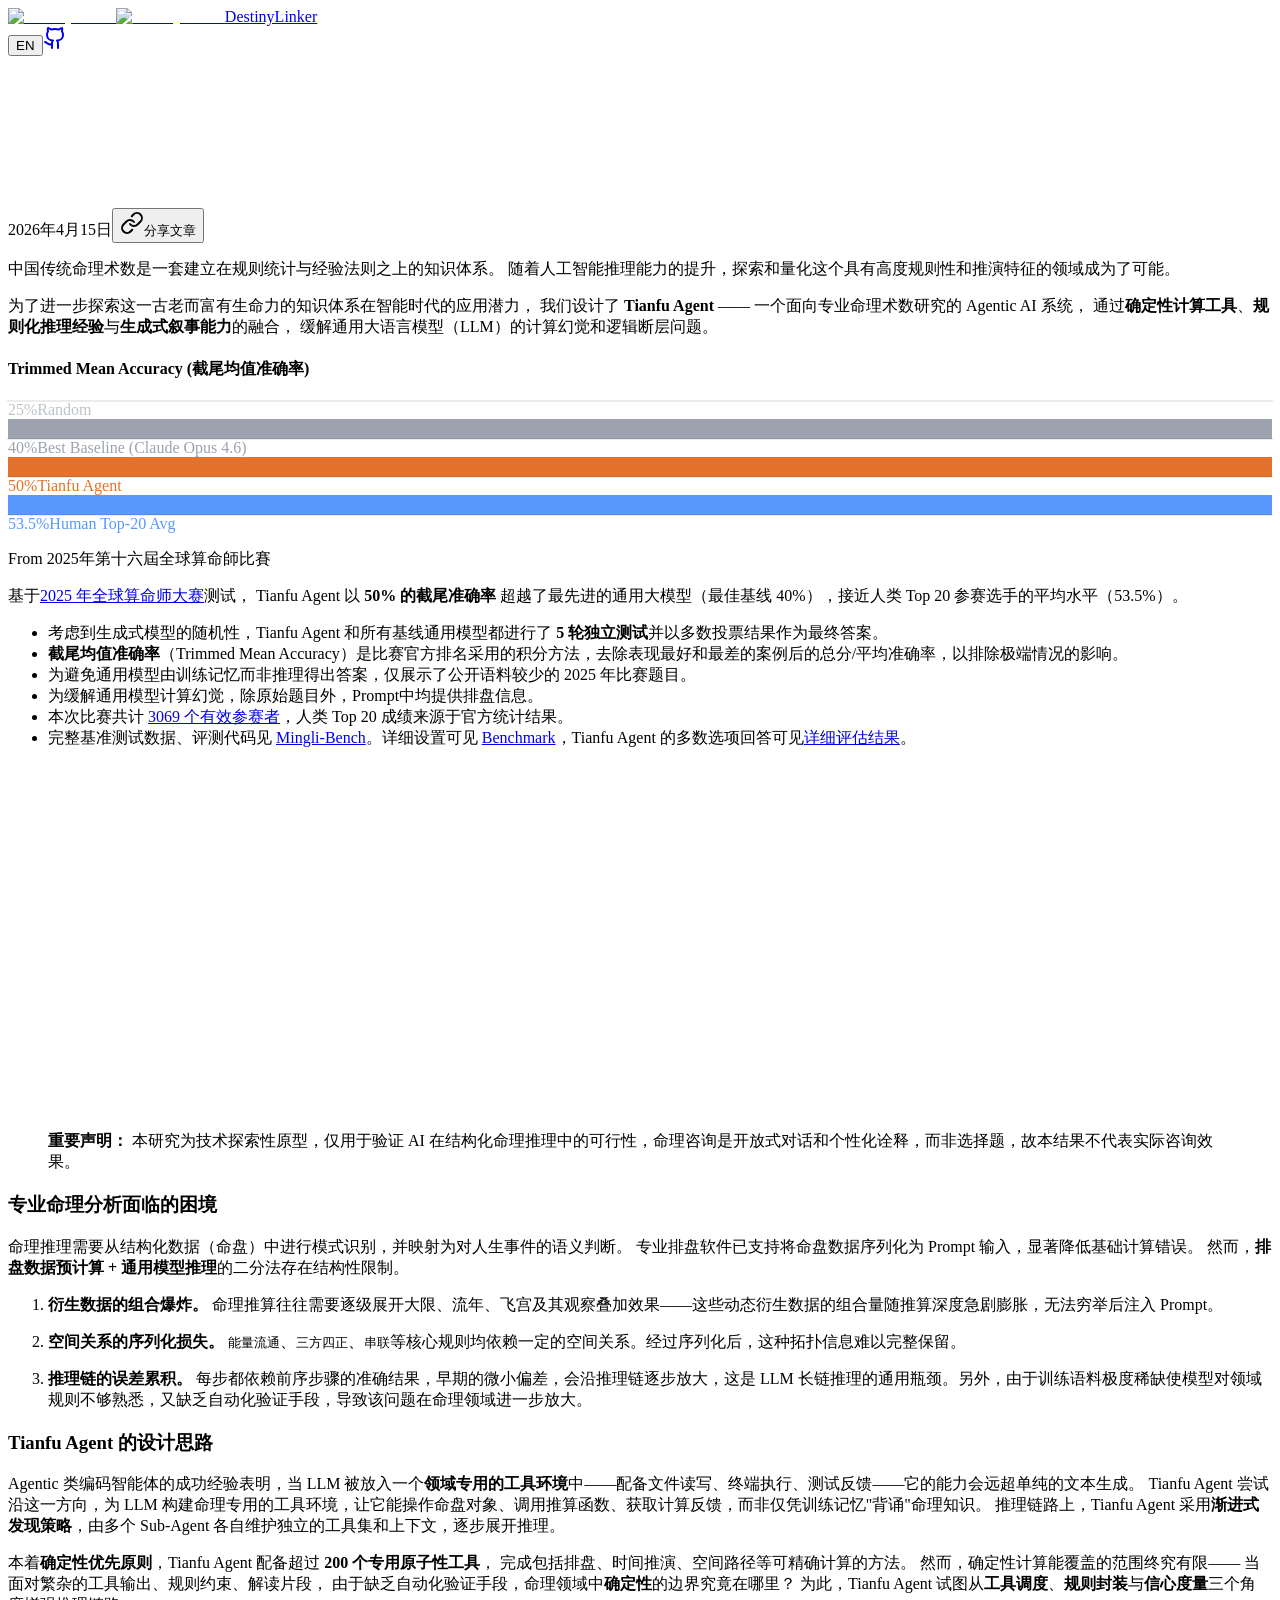
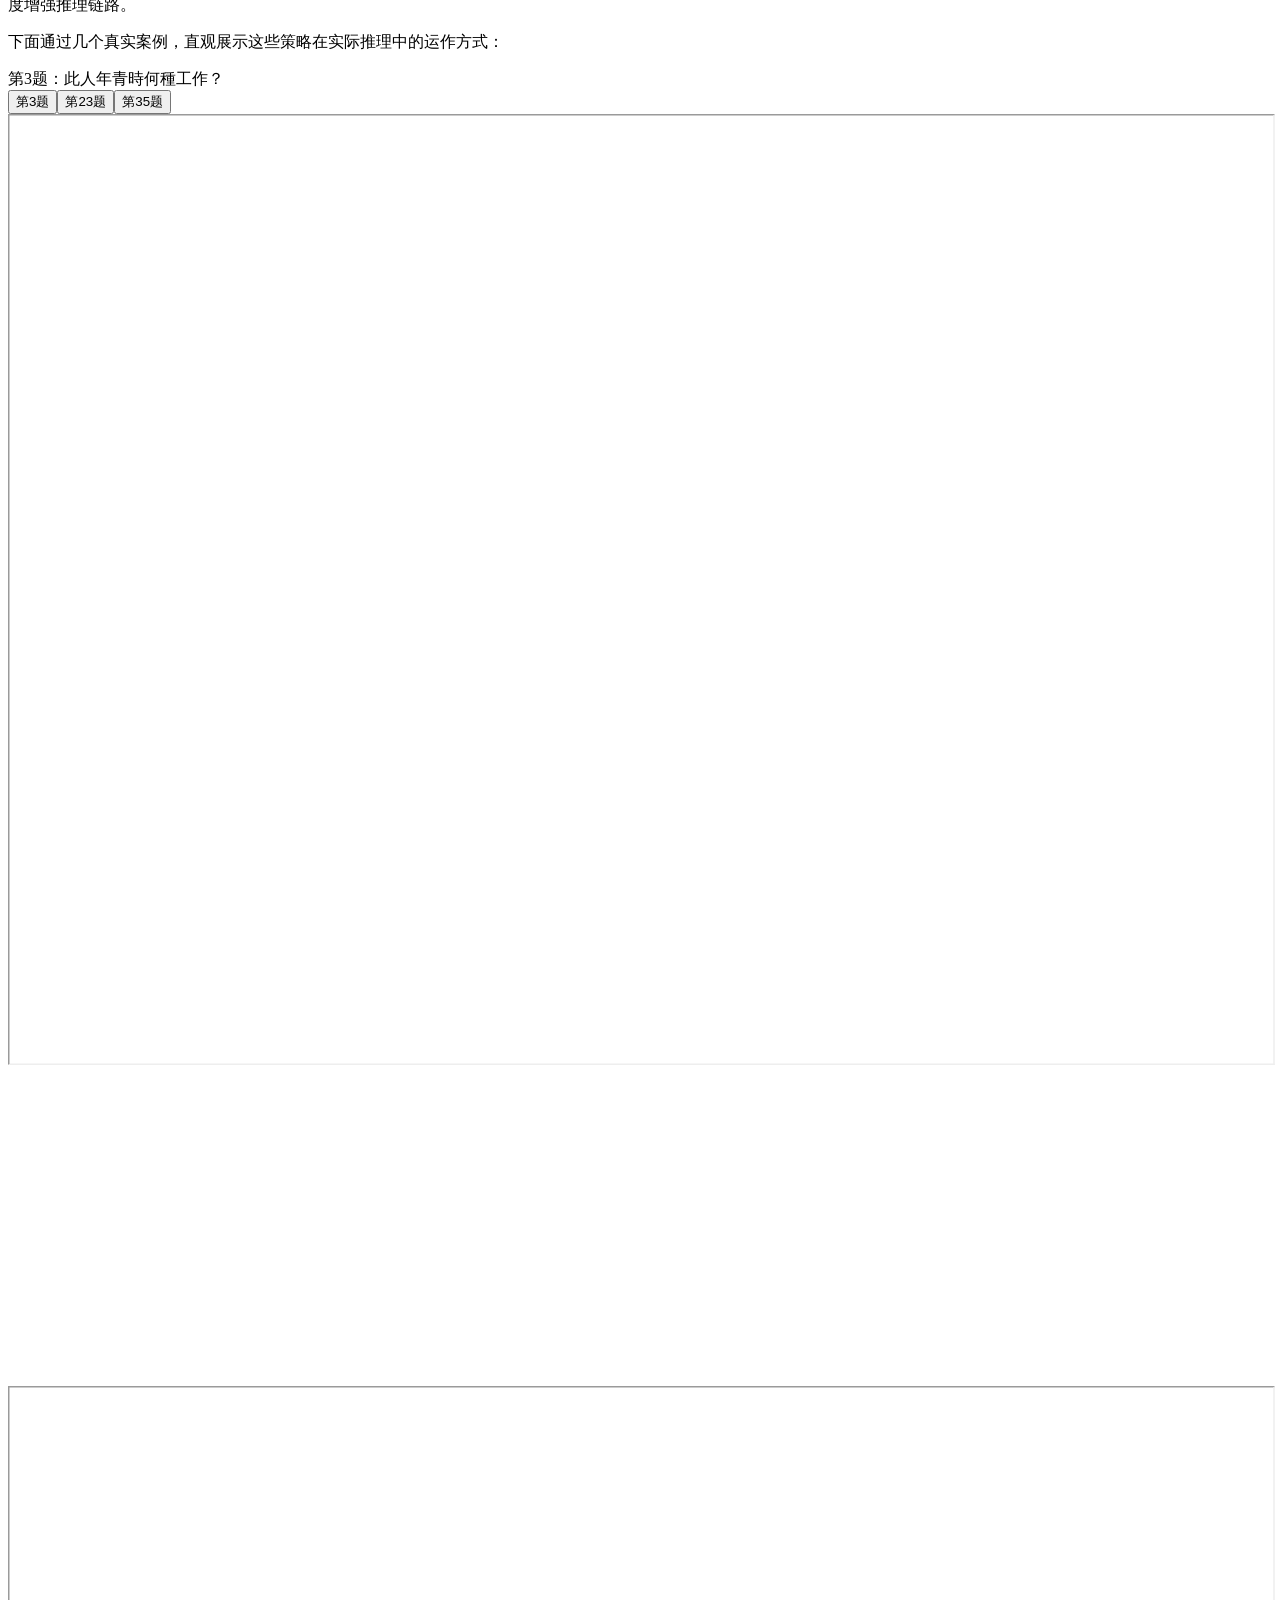
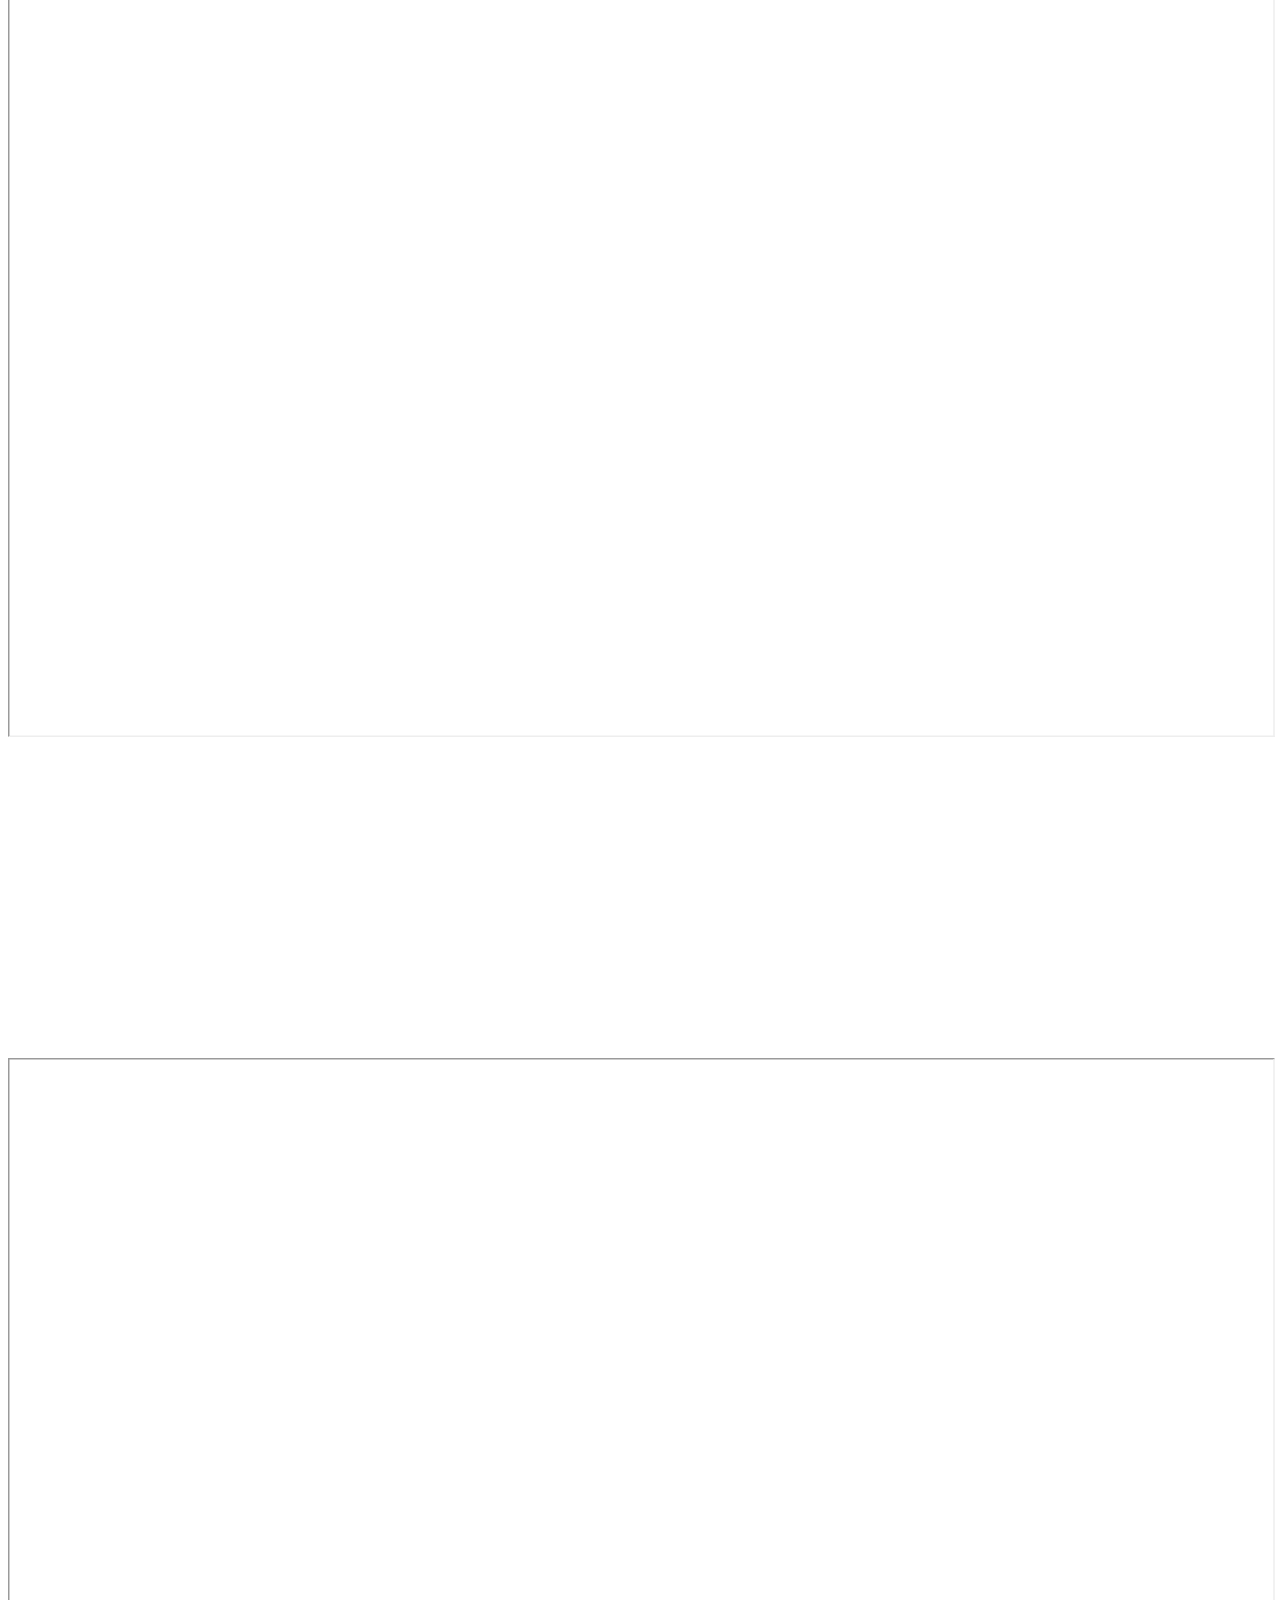
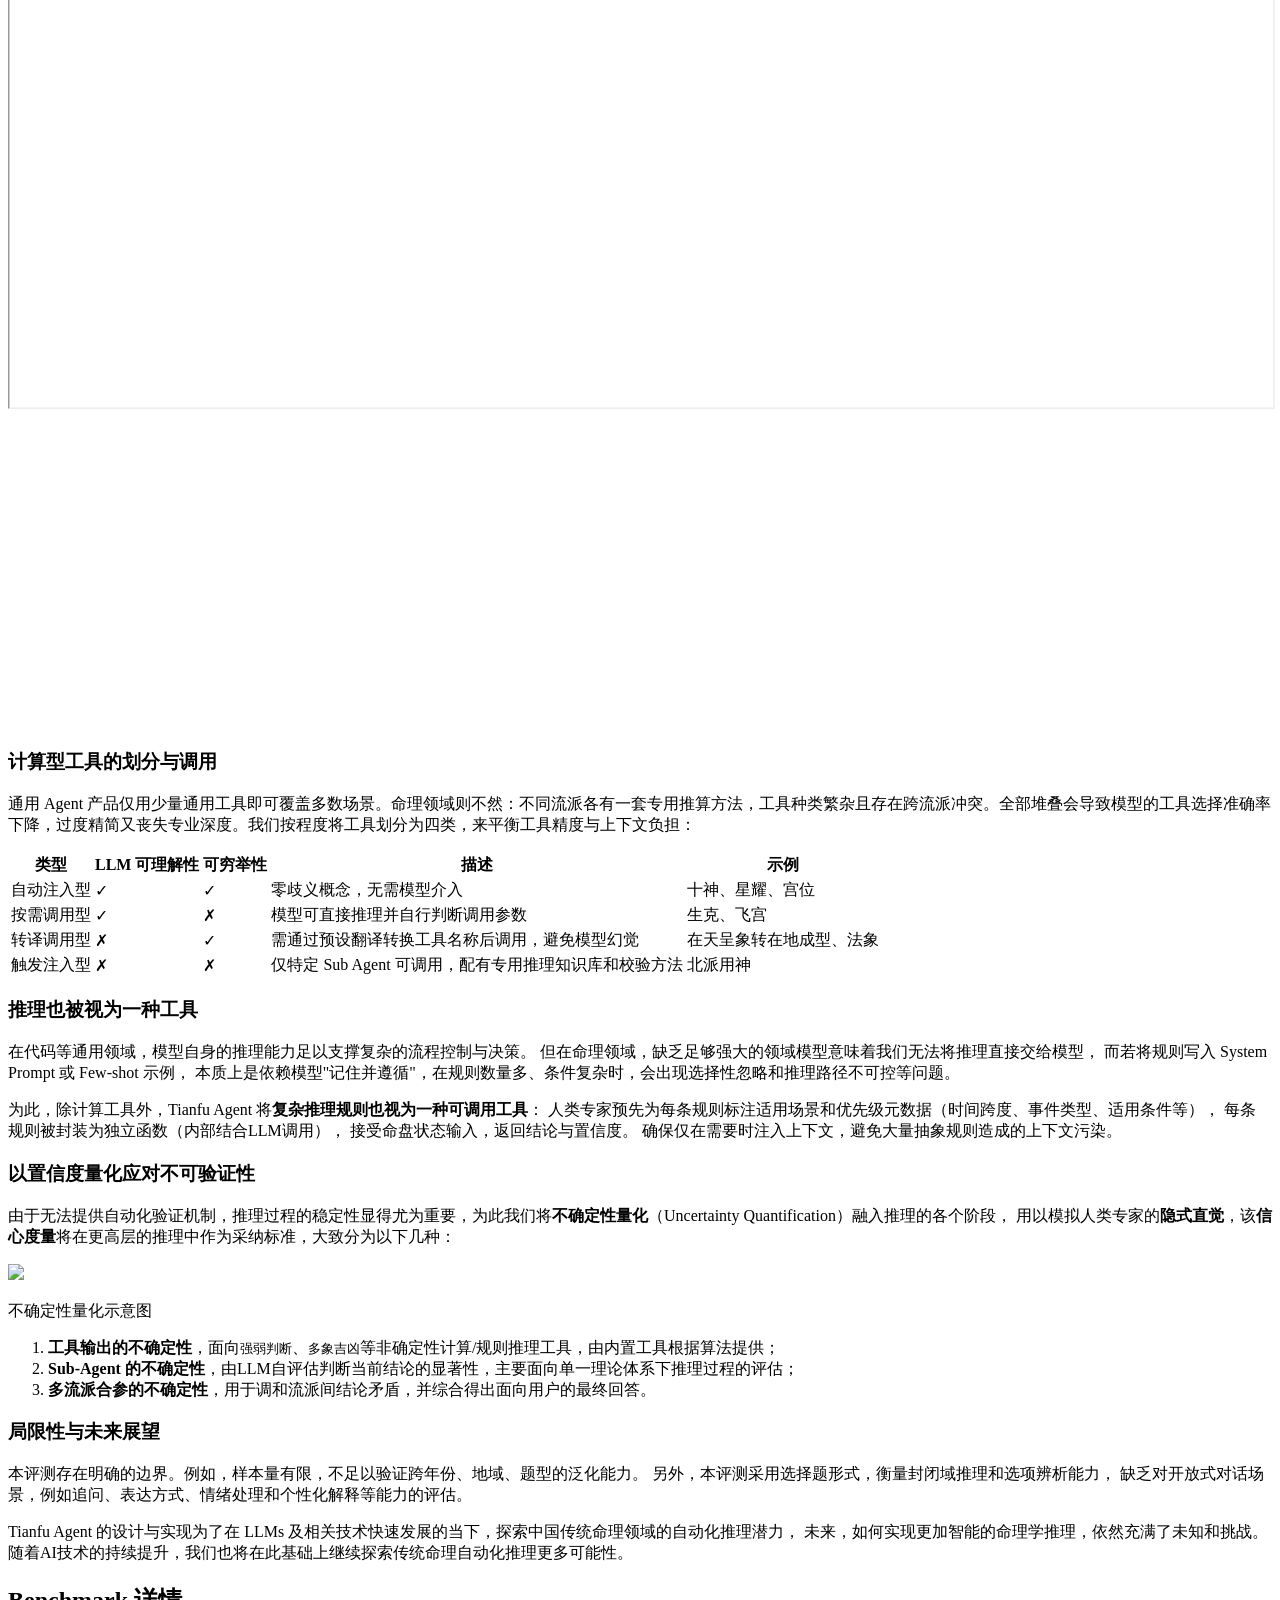
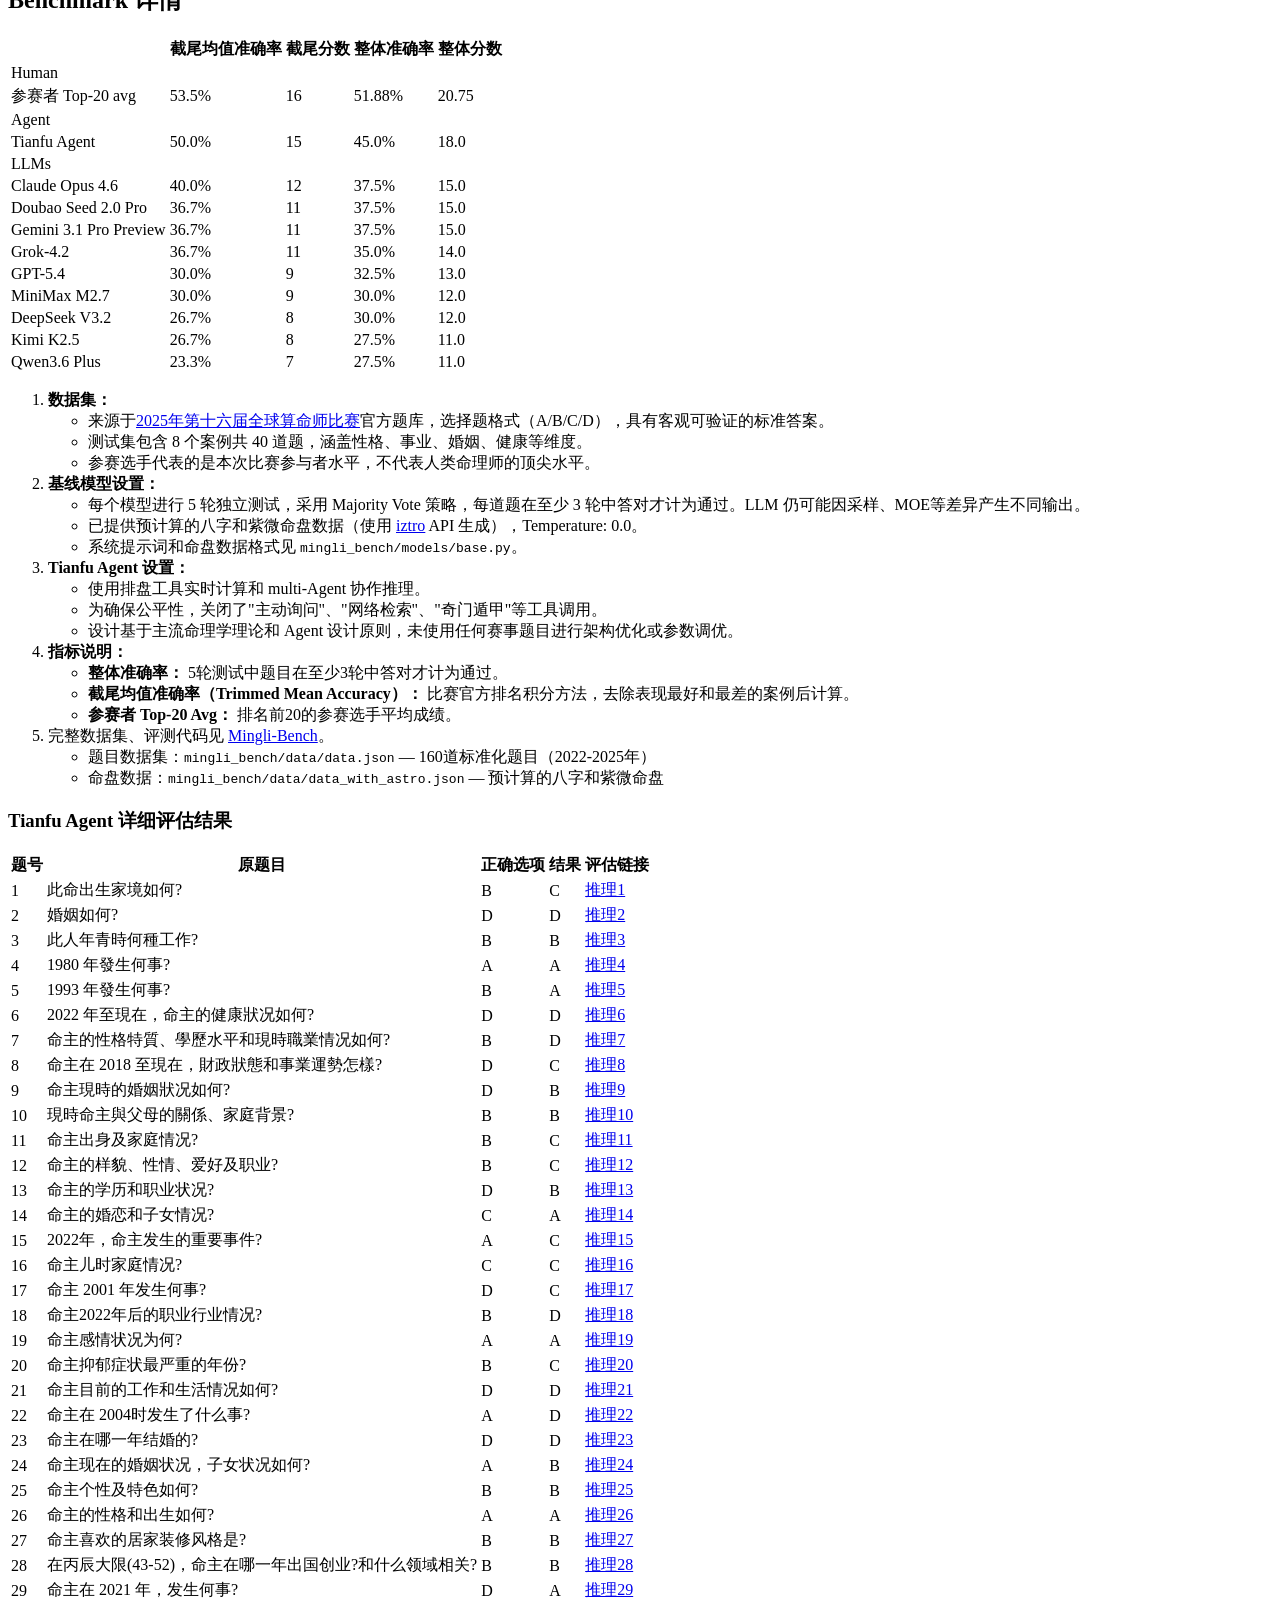
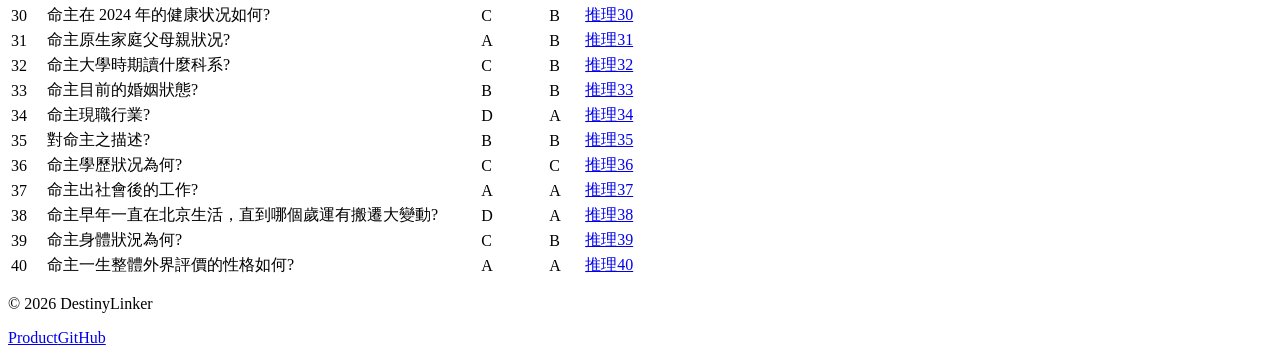
==== commit 36692a86: "fix: mobile bugs" ====
--- a/docs/index.html
+++ b/docs/index.html
@@ -1,4 +1,4 @@
-<!DOCTYPE html><!--y_oxIs7v7QcD_Brkun3Hm--><html lang="zh"><head><meta charSet="utf-8"/><meta name="viewport" content="width=device-width, initial-scale=1"/><link rel="preload" href="/MingLi-Bench/_next/static/media/e4af272ccee01ff0-s.p.woff2" as="font" crossorigin="" type="font/woff2"/><link rel="stylesheet" href="/MingLi-Bench/_next/static/css/35b6325ad96f3ba1.css" data-precedence="next"/><link rel="stylesheet" href="/MingLi-Bench/_next/static/css/ab47ee2ccd2cf533.css" data-precedence="next"/><link rel="preload" as="script" fetchPriority="low" href="/MingLi-Bench/_next/static/chunks/webpack-728f78567ea4e147.js"/><script src="/MingLi-Bench/_next/static/chunks/4bd1b696-100b9d70ed4e49c1.js" async=""></script><script src="/MingLi-Bench/_next/static/chunks/1255-de12ea8a18c20258.js" async=""></script><script src="/MingLi-Bench/_next/static/chunks/main-app-a5a807f4f298545b.js" async=""></script><script src="/MingLi-Bench/_next/static/chunks/1918-ae5d6460690d251a.js" async=""></script><script src="/MingLi-Bench/_next/static/chunks/app/layout-60f413e6ec93313c.js" async=""></script><script src="/MingLi-Bench/_next/static/chunks/c9a5f755-57cc0b4a3170f73d.js" async=""></script><script src="/MingLi-Bench/_next/static/chunks/f2098590-49d7ade418b6bf2a.js" async=""></script><script src="/MingLi-Bench/_next/static/chunks/9413-9525179275e34218.js" async=""></script><script src="/MingLi-Bench/_next/static/chunks/app/page-aa7c0169ccc34e0e.js" async=""></script><meta name="next-size-adjust" content=""/><title>中国传统术数的自动化推理探索</title><meta name="description" content="Tianfu Agent的设计、验证与思考"/><meta property="og:title" content="中国传统术数的自动化推理探索"/><meta property="og:description" content="Tianfu Agent的设计、验证与思考"/><meta property="og:type" content="article"/><meta property="article:published_time" content="2026-04-15"/><meta property="article:author" content="DestinyLinker Research"/><meta name="twitter:card" content="summary_large_image"/><meta name="twitter:title" content="中国传统术数的自动化推理探索"/><meta name="twitter:description" content="Tianfu Agent的设计、验证与思考"/><style>html.lang-zh [data-lang="en"]{display:none}html.lang-en [data-lang="zh"]{display:none}</style><script>(function(){try{var l=localStorage.getItem('blog-lang');if(l==='en'||l==='zh'){document.documentElement.lang=l;document.documentElement.classList.add('lang-'+l)}else{document.documentElement.classList.add('lang-zh')}}catch(e){document.documentElement.classList.add('lang-zh')}})();</script><script src="/MingLi-Bench/_next/static/chunks/polyfills-42372ed130431b0a.js" noModule=""></script></head><body class="__variable_4b748c font-sans"><div hidden=""><!--$--><!--/$--></div><script>((a,b,c,d,e,f,g,h)=>{let i=document.documentElement,j=["light","dark"];function k(b){var c;(Array.isArray(a)?a:[a]).forEach(a=>{let c="class"===a,d=c&&f?e.map(a=>f[a]||a):e;c?(i.classList.remove(...d),i.classList.add(f&&f[b]?f[b]:b)):i.setAttribute(a,b)}),c=b,h&&j.includes(c)&&(i.style.colorScheme=c)}if(d)k(d);else try{let a=localStorage.getItem(b)||c,d=g&&"system"===a?window.matchMedia("(prefers-color-scheme: dark)").matches?"dark":"light":a;k(d)}catch(a){}})("class","theme","system",null,["light","dark"],null,true,true)</script><div class="min-h-screen flex flex-col"><header class="sticky top-0 z-50 w-full bg-background/60 backdrop-blur-md"><div class="mx-auto flex h-16 max-w-6xl items-center justify-between px-6"><a class="flex items-center gap-2 tracking-tight" href="/MingLi-Bench"><span class="relative h-3.5 w-3.5 shrink-0"><img alt="DestinyLinker" loading="lazy" width="14" height="14" decoding="async" data-nimg="1" class="dark:hidden" style="color:transparent" src="/MingLi-Bench/logo-light.png"/><img alt="DestinyLinker" loading="lazy" width="14" height="14" decoding="async" data-nimg="1" class="absolute inset-0 hidden dark:block" style="color:transparent" src="/MingLi-Bench/logo-dark.png"/></span><span class="text-foreground font-semibold text-base">DestinyLinker</span><span class="hidden sm:inline text-sm text-muted-foreground font-normal"></span></a><nav class="flex items-center gap-1 text-muted-foreground"><button class="inline-flex items-center justify-center whitespace-nowrap ring-offset-background transition-colors focus-visible:outline-none focus-visible:ring-2 focus-visible:ring-ring focus-visible:ring-offset-2 disabled:pointer-events-none disabled:opacity-50 hover:bg-accent hover:text-accent-foreground h-9 rounded-md text-xs font-medium px-2" aria-label="Toggle language">EN</button><a href="https://github.com/destinylinker" target="_blank" rel="noopener noreferrer" aria-label="GitHub" class="inline-flex items-center justify-center whitespace-nowrap rounded-md text-sm font-medium ring-offset-background transition-colors focus-visible:outline-none focus-visible:ring-2 focus-visible:ring-ring focus-visible:ring-offset-2 disabled:pointer-events-none disabled:opacity-50 hover:bg-accent hover:text-accent-foreground h-10 w-10"><svg xmlns="http://www.w3.org/2000/svg" width="24" height="24" viewBox="0 0 24 24" fill="none" stroke="currentColor" stroke-width="2" stroke-linecap="round" stroke-linejoin="round" class="lucide lucide-github h-4 w-4"><path d="M15 22v-4a4.8 4.8 0 0 0-1-3.5c3 0 6-2 6-5.5.08-1.25-.27-2.48-1-3.5.28-1.15.28-2.35 0-3.5 0 0-1 0-3 1.5-2.64-.5-5.36-.5-8 0C6 2 5 2 5 2c-.3 1.15-.3 2.35 0 3.5A5.403 5.403 0 0 0 4 9c0 3.5 3 5.5 6 5.5-.39.49-.68 1.05-.85 1.65-.17.6-.22 1.23-.15 1.85v4"></path><path d="M9 18c-4.51 2-5-2-7-2"></path></svg></a></nav></div></header><main class="flex-1"><div class="fixed top-0 left-0 right-0 z-[60] h-[2px] bg-transparent"><div class="h-full bg-primary transition-transform duration-150 ease-out origin-left" style="transform:scaleX(0)"></div></div><div class="mx-auto max-w-3xl px-6 "><div style="opacity:0;transform:translateY(12px)"><header class="text-center pt-20 sm:pt-24 pb-36 sm:pb-36"><h1 class="text-3xl sm:text-4xl lg:text-[44px] font-bold tracking-tight leading-[1.1] mb-10 max-w-3xl mx-auto">中国传统术数的自动化推理探索</h1><p class="text-base sm:text-lg leading-relaxed text-foreground max-w-2xl mx-auto">Tianfu Agent的设计、验证与思考</p><div class="mt-10"><a href="https://tianfuagent.com" target="_blank" rel="noopener noreferrer" class="inline-flex items-center gap-2 rounded-full bg-foreground text-background px-7 py-3 text-sm font-medium hover:opacity-80 transition-opacity">Try Tianfu Agent<svg xmlns="http://www.w3.org/2000/svg" width="24" height="24" viewBox="0 0 24 24" fill="none" stroke="currentColor" stroke-width="2" stroke-linecap="round" stroke-linejoin="round" class="lucide lucide-arrow-up-right h-4 w-4"><path d="M7 7h10v10"></path><path d="M7 17 17 7"></path></svg></a></div></header></div></div><div class="mx-auto max-w-3xl px-6"><div class="h-px bg-border"></div><div class="flex items-center justify-between py-4"><time class="text-sm text-muted-foreground">2026年4月15日</time><button class="inline-flex items-center gap-1.5 text-sm text-muted-foreground hover:text-foreground transition-colors"><svg xmlns="http://www.w3.org/2000/svg" width="24" height="24" viewBox="0 0 24 24" fill="none" stroke="currentColor" stroke-width="2" stroke-linecap="round" stroke-linejoin="round" class="lucide lucide-link h-3.5 w-3.5"><path d="M10 13a5 5 0 0 0 7.54.54l3-3a5 5 0 0 0-7.07-7.07l-1.72 1.71"></path><path d="M14 11a5 5 0 0 0-7.54-.54l-3 3a5 5 0 0 0 7.07 7.07l1.71-1.71"></path></svg>分享文章</button></div></div><div class="mx-auto max-w-3xl px-6 pt-8 pb-16"><article class="min-w-0"><div class="prose prose-neutral dark:prose-invert max-w-none"><div data-lang="zh"><p>中国传统命理术数是一套建立在规则统计与经验法则之上的知识体系。
+<!DOCTYPE html><!--iHDaGXkZqywcjqXz0huAg--><html lang="zh"><head><meta charSet="utf-8"/><meta name="viewport" content="width=device-width, initial-scale=1"/><link rel="preload" href="/MingLi-Bench/_next/static/media/e4af272ccee01ff0-s.p.woff2" as="font" crossorigin="" type="font/woff2"/><link rel="stylesheet" href="/MingLi-Bench/_next/static/css/01ef415863188fa8.css" data-precedence="next"/><link rel="stylesheet" href="/MingLi-Bench/_next/static/css/ab47ee2ccd2cf533.css" data-precedence="next"/><link rel="preload" as="script" fetchPriority="low" href="/MingLi-Bench/_next/static/chunks/webpack-728f78567ea4e147.js"/><script src="/MingLi-Bench/_next/static/chunks/4bd1b696-100b9d70ed4e49c1.js" async=""></script><script src="/MingLi-Bench/_next/static/chunks/1255-de12ea8a18c20258.js" async=""></script><script src="/MingLi-Bench/_next/static/chunks/main-app-a5a807f4f298545b.js" async=""></script><script src="/MingLi-Bench/_next/static/chunks/8280-d63f5375cd40bd61.js" async=""></script><script src="/MingLi-Bench/_next/static/chunks/app/layout-b25ae2c82d807920.js" async=""></script><script src="/MingLi-Bench/_next/static/chunks/c9a5f755-57cc0b4a3170f73d.js" async=""></script><script src="/MingLi-Bench/_next/static/chunks/f2098590-49d7ade418b6bf2a.js" async=""></script><script src="/MingLi-Bench/_next/static/chunks/9413-0dd56c7344e81977.js" async=""></script><script src="/MingLi-Bench/_next/static/chunks/app/page-69ab537b032d79cb.js" async=""></script><meta name="next-size-adjust" content=""/><title>中国传统术数的自动化推理探索</title><meta name="description" content="Tianfu Agent的设计、验证与思考"/><meta property="og:title" content="中国传统术数的自动化推理探索"/><meta property="og:description" content="Tianfu Agent的设计、验证与思考"/><meta property="og:type" content="article"/><meta property="article:published_time" content="2026-04-15"/><meta property="article:author" content="DestinyLinker Research"/><meta name="twitter:card" content="summary_large_image"/><meta name="twitter:title" content="中国传统术数的自动化推理探索"/><meta name="twitter:description" content="Tianfu Agent的设计、验证与思考"/><style>html.lang-zh [data-lang="en"]{display:none}html.lang-en [data-lang="zh"]{display:none}</style><script>(function(){try{var l=localStorage.getItem('blog-lang');if(l==='en'||l==='zh'){document.documentElement.lang=l;document.documentElement.classList.add('lang-'+l)}else{document.documentElement.classList.add('lang-zh')}}catch(e){document.documentElement.classList.add('lang-zh')}})();</script><script src="/MingLi-Bench/_next/static/chunks/polyfills-42372ed130431b0a.js" noModule=""></script></head><body class="__variable_4b748c font-sans"><div hidden=""><!--$--><!--/$--></div><script>((a,b,c,d,e,f,g,h)=>{let i=document.documentElement,j=["light","dark"];function k(b){var c;(Array.isArray(a)?a:[a]).forEach(a=>{let c="class"===a,d=c&&f?e.map(a=>f[a]||a):e;c?(i.classList.remove(...d),i.classList.add(f&&f[b]?f[b]:b)):i.setAttribute(a,b)}),c=b,h&&j.includes(c)&&(i.style.colorScheme=c)}if(d)k(d);else try{let a=localStorage.getItem(b)||c,d=g&&"system"===a?window.matchMedia("(prefers-color-scheme: dark)").matches?"dark":"light":a;k(d)}catch(a){}})("class","theme","system",null,["light","dark"],null,true,true)</script><div class="min-h-screen flex flex-col"><header class="sticky top-0 z-50 w-full bg-background/60 backdrop-blur-md"><div class="mx-auto flex h-16 max-w-6xl items-center justify-between px-6"><a class="flex items-center gap-2 tracking-tight" href="/MingLi-Bench"><span class="relative h-3.5 w-3.5 shrink-0"><img alt="DestinyLinker" loading="lazy" width="14" height="14" decoding="async" data-nimg="1" class="dark:hidden" style="color:transparent" src="/MingLi-Bench/logo-light.png"/><img alt="DestinyLinker" loading="lazy" width="14" height="14" decoding="async" data-nimg="1" class="absolute inset-0 hidden dark:block" style="color:transparent" src="/MingLi-Bench/logo-dark.png"/></span><span class="text-foreground font-semibold text-base">DestinyLinker</span><span class="hidden sm:inline text-sm text-muted-foreground font-normal"></span></a><nav class="flex items-center gap-1 text-muted-foreground"><button class="inline-flex items-center justify-center whitespace-nowrap ring-offset-background transition-colors focus-visible:outline-none focus-visible:ring-2 focus-visible:ring-ring focus-visible:ring-offset-2 disabled:pointer-events-none disabled:opacity-50 hover:bg-accent hover:text-accent-foreground h-9 rounded-md text-xs font-medium px-2" aria-label="Toggle language">EN</button><a href="https://github.com/destinylinker" target="_blank" rel="noopener noreferrer" aria-label="GitHub" class="inline-flex items-center justify-center whitespace-nowrap rounded-md text-sm font-medium ring-offset-background transition-colors focus-visible:outline-none focus-visible:ring-2 focus-visible:ring-ring focus-visible:ring-offset-2 disabled:pointer-events-none disabled:opacity-50 hover:bg-accent hover:text-accent-foreground h-10 w-10"><svg xmlns="http://www.w3.org/2000/svg" width="24" height="24" viewBox="0 0 24 24" fill="none" stroke="currentColor" stroke-width="2" stroke-linecap="round" stroke-linejoin="round" class="lucide lucide-github h-4 w-4"><path d="M15 22v-4a4.8 4.8 0 0 0-1-3.5c3 0 6-2 6-5.5.08-1.25-.27-2.48-1-3.5.28-1.15.28-2.35 0-3.5 0 0-1 0-3 1.5-2.64-.5-5.36-.5-8 0C6 2 5 2 5 2c-.3 1.15-.3 2.35 0 3.5A5.403 5.403 0 0 0 4 9c0 3.5 3 5.5 6 5.5-.39.49-.68 1.05-.85 1.65-.17.6-.22 1.23-.15 1.85v4"></path><path d="M9 18c-4.51 2-5-2-7-2"></path></svg></a></nav></div></header><main class="flex-1"><div class="fixed top-0 left-0 right-0 z-[60] h-[2px] bg-transparent"><div class="h-full bg-primary transition-transform duration-150 ease-out origin-left" style="transform:scaleX(0)"></div></div><div class="mx-auto max-w-3xl px-6 "><div style="opacity:0;transform:translateY(12px)"><header class="text-center pt-20 sm:pt-24 pb-36 sm:pb-36"><h1 class="text-3xl sm:text-4xl lg:text-[44px] font-bold tracking-tight leading-[1.1] mb-10 max-w-3xl mx-auto">中国传统术数的自动化推理探索</h1><p class="text-base sm:text-lg leading-relaxed text-foreground max-w-2xl mx-auto">Tianfu Agent的设计、验证与思考</p><div class="mt-10"><a href="https://tianfuagent.com" target="_blank" rel="noopener noreferrer" class="inline-flex items-center gap-2 rounded-full bg-foreground text-background px-7 py-3 text-sm font-medium hover:opacity-80 transition-opacity">Try Tianfu Agent<svg xmlns="http://www.w3.org/2000/svg" width="24" height="24" viewBox="0 0 24 24" fill="none" stroke="currentColor" stroke-width="2" stroke-linecap="round" stroke-linejoin="round" class="lucide lucide-arrow-up-right h-4 w-4"><path d="M7 7h10v10"></path><path d="M7 17 17 7"></path></svg></a></div></header></div></div><div class="mx-auto max-w-3xl px-6"><div class="h-px bg-border"></div><div class="flex items-center justify-between py-4"><time class="text-sm text-muted-foreground">2026年4月15日</time><button class="inline-flex items-center gap-1.5 text-sm text-muted-foreground hover:text-foreground transition-colors"><svg xmlns="http://www.w3.org/2000/svg" width="24" height="24" viewBox="0 0 24 24" fill="none" stroke="currentColor" stroke-width="2" stroke-linecap="round" stroke-linejoin="round" class="lucide lucide-link h-3.5 w-3.5"><path d="M10 13a5 5 0 0 0 7.54.54l3-3a5 5 0 0 0-7.07-7.07l-1.72 1.71"></path><path d="M14 11a5 5 0 0 0-7.54-.54l-3 3a5 5 0 0 0 7.07 7.07l1.71-1.71"></path></svg>分享文章</button></div></div><div class="mx-auto max-w-3xl px-6 pt-8 pb-16"><article class="min-w-0"><div class="prose prose-neutral dark:prose-invert max-w-none"><div data-lang="zh"><p>中国传统命理术数是一套建立在规则统计与经验法则之上的知识体系。
 随着人工智能推理能力的提升，探索和量化这个具有高度规则性和推演特征的领域成为了可能。</p><p>为了进一步探索这一古老而富有生命力的知识体系在智能时代的应用潜力，
 我们设计了 <strong>Tianfu Agent</strong> —— 一个面向专业命理术数研究的 Agentic AI 系统，
 通过<strong>确定性计算工具</strong>、<strong>规则化推理经验</strong>与<strong>生成式叙事能力</strong>的融合，
@@ -13,7 +13,7 @@
 Tianfu Agent 以 <strong>50% 的截尾准确率</strong> 超越了最先进的通用大模型（最佳基线 40%），接近人类 Top 20 参赛选手的平均水平（53.5%）。</p><ul>
 <li>考虑到生成式模型的随机性，Tianfu Agent 和所有基线通用模型都进行了 <strong>5 轮独立测试</strong>并以多数投票结果作为最终答案。</li>
 <li><strong>截尾均值准确率</strong>（Trimmed Mean Accuracy）是比赛官方排名采用的积分方法，去除表现最好和最差的案例后的总分/平均准确率，以排除极端情况的影响。</li>
-<li>为避免通用模型由训练记忆而非推理得出答案，仅展示了使用公开语料较少的 2025 年比赛题目。</li>
+<li>为避免通用模型由训练记忆而非推理得出答案，仅展示了公开语料较少的 2025 年比赛题目。</li>
 <li>为缓解通用模型计算幻觉，除原始题目外，Prompt中均提供排盘信息。</li>
 <li>本次比赛共计 <a href="https://share.google/6qgJzt7fxpp8bzbNZ" class="text-primary underline underline-offset-4 hover:text-primary/80 transition-colors" target="_blank" rel="noopener noreferrer">3069 个有效参赛者</a>，人类 Top 20 成绩来源于官方统计结果。</li>
 <li>完整基准测试数据、评测代码见 <a href="https://github.com/DestinyLinker/MingLi-Bench" class="text-primary underline underline-offset-4 hover:text-primary/80 transition-colors" target="_blank" rel="noopener noreferrer">Mingli-Bench</a>。详细设置可见 <a href="#benchmark-%E8%AF%A6%E6%83%85" class="text-primary underline underline-offset-4 hover:text-primary/80 transition-colors">Benchmark</a>，Tianfu Agent 的多数选项回答可见<a href="#tianfu-agent-%E8%AF%A6%E7%BB%86%E8%AF%84%E4%BC%B0%E7%BB%93%E6%9E%9C" class="text-primary underline underline-offset-4 hover:text-primary/80 transition-colors">详细评估结果</a>。</li>
@@ -53,7 +53,7 @@
 然而，确定性计算能覆盖的范围终究有限——
 当面对繁杂的工具输出、规则约束、解读片段，
 由于缺乏自动化验证手段，命理领域中<strong>确定性</strong>的边界究竟在哪里？
-为此，Tianfu Agent 试图从<strong>工具调度</strong>、<strong>规则封装</strong>与<strong>信心度量</strong>三个角度增强推理链路。</p><div class="my-8 space-y-4"><div class="flex items-center justify-between"><div><div class="text-base font-semibold text-foreground">案例 1：1980年发生何事？</div></div><div class="flex rounded-full bg-muted/40 p-1"><button class="rounded-full px-4 py-1 text-xs font-medium transition-colors whitespace-nowrap bg-foreground text-background shadow-sm">案例 1</button><button class="rounded-full px-4 py-1 text-xs font-medium transition-colors whitespace-nowrap text-muted-foreground hover:text-foreground">案例 2</button><button class="rounded-full px-4 py-1 text-xs font-medium transition-colors whitespace-nowrap text-muted-foreground hover:text-foreground">案例 3</button></div></div><div class="overflow-hidden rounded-xl"><div class="flex items-center gap-2 bg-muted/60 px-4 py-2.5"><span class="h-3 w-3 rounded-full bg-[#ff5f57]"></span><span class="h-3 w-3 rounded-full bg-[#febc2e]"></span><span class="h-3 w-3 rounded-full bg-[#28c840]"></span></div><div class="relative w-full overflow-hidden" style="aspect-ratio:4 / 3"><iframe src="https://tianfuagent.com/public/2f505834-2dfc-4bb8-8e9b-6cea12d22c62/icWbTo0ARb9_xU3LqFVBy?embed=true&amp;theme=light" title="案例 1：1980年发生何事？" class="absolute border-0 visible" style="width:133.33333333333334%;height:133.33333333333334%;transform:scale(0.75);transform-origin:top left" loading="eager" allow="clipboard-read; clipboard-write"></iframe><iframe src="https://tianfuagent.com/public/9b72b7f7-abae-4d0d-84e1-dbdc247e33d2/rVF1QqSaIlKYRzeAQvKws?embed=true&amp;theme=light" title="案例 2：健康状况如何？" class="absolute border-0 invisible" style="width:133.33333333333334%;height:133.33333333333334%;transform:scale(0.75);transform-origin:top left" loading="lazy" allow="clipboard-read; clipboard-write"></iframe><iframe src="https://tianfuagent.com/public/ba840265-ba5c-4c45-8385-3aa388a61ea0/OyoRguhZH40NiczvVfoN0?embed=true&amp;theme=light" title="案例 3：出身及家庭情况？" class="absolute border-0 invisible" style="width:133.33333333333334%;height:133.33333333333334%;transform:scale(0.75);transform-origin:top left" loading="lazy" allow="clipboard-read; clipboard-write"></iframe></div></div></div><h3 id="计算型工具的划分与调用" class="scroll-mt-24">计算型工具的划分与调用</h3><p>通用 Agent 产品仅用少量通用工具即可覆盖多数场景。命理领域则不然：不同流派各有一套专用推算方法，工具种类繁杂且存在跨流派冲突。全部堆叠会导致模型的工具选择准确率下降，过度精简又丧失专业深度。我们按程度将工具划分为四类，来平衡工具精度与上下文负担：</p><div class="relative w-full overflow-auto"><table class="w-full caption-bottom !text-xs my-6"><thead class="[&amp;_tr]:border-b"><tr class="border-b transition-colors hover:bg-muted/50"><th class="h-12 px-4 text-left align-middle font-semibold text-muted-foreground [&amp;:has([role=checkbox])]:pr-0">类型</th><th class="h-12 px-4 text-left align-middle font-semibold text-muted-foreground [&amp;:has([role=checkbox])]:pr-0">LLM 可理解性</th><th class="h-12 px-4 text-left align-middle font-semibold text-muted-foreground [&amp;:has([role=checkbox])]:pr-0">可穷举性</th><th class="h-12 px-4 text-left align-middle font-semibold text-muted-foreground [&amp;:has([role=checkbox])]:pr-0">描述</th><th class="h-12 px-4 text-left align-middle font-semibold text-muted-foreground [&amp;:has([role=checkbox])]:pr-0">示例</th></tr></thead><tbody class="[&amp;_tr:last-child]:border-0"><tr class="border-b transition-colors hover:bg-muted/50"><td class="p-4 align-middle [&amp;:has([role=checkbox])]:pr-0">自动注入型</td><td class="p-4 align-middle [&amp;:has([role=checkbox])]:pr-0">✓</td><td class="p-4 align-middle [&amp;:has([role=checkbox])]:pr-0">✓</td><td class="p-4 align-middle [&amp;:has([role=checkbox])]:pr-0">零歧义概念，无需模型介入</td><td class="p-4 align-middle [&amp;:has([role=checkbox])]:pr-0">十神、星耀、宫位</td></tr><tr class="border-b transition-colors hover:bg-muted/50"><td class="p-4 align-middle [&amp;:has([role=checkbox])]:pr-0">按需调用型</td><td class="p-4 align-middle [&amp;:has([role=checkbox])]:pr-0">✓</td><td class="p-4 align-middle [&amp;:has([role=checkbox])]:pr-0">✗</td><td class="p-4 align-middle [&amp;:has([role=checkbox])]:pr-0">模型可直接推理并自行判断调用参数</td><td class="p-4 align-middle [&amp;:has([role=checkbox])]:pr-0">生克、飞宫</td></tr><tr class="border-b transition-colors hover:bg-muted/50"><td class="p-4 align-middle [&amp;:has([role=checkbox])]:pr-0">转译调用型</td><td class="p-4 align-middle [&amp;:has([role=checkbox])]:pr-0">✗</td><td class="p-4 align-middle [&amp;:has([role=checkbox])]:pr-0">✓</td><td class="p-4 align-middle [&amp;:has([role=checkbox])]:pr-0">需通过预设翻译转换工具名称后调用，避免模型幻觉</td><td class="p-4 align-middle [&amp;:has([role=checkbox])]:pr-0">在天呈象转在地成型、法象</td></tr><tr class="border-b transition-colors hover:bg-muted/50"><td class="p-4 align-middle [&amp;:has([role=checkbox])]:pr-0">触发注入型</td><td class="p-4 align-middle [&amp;:has([role=checkbox])]:pr-0">✗</td><td class="p-4 align-middle [&amp;:has([role=checkbox])]:pr-0">✗</td><td class="p-4 align-middle [&amp;:has([role=checkbox])]:pr-0">仅特定 Sub Agent 可调用，配有专用推理知识库和校验方法</td><td class="p-4 align-middle [&amp;:has([role=checkbox])]:pr-0">北派用神</td></tr></tbody></table></div><h3 id="推理也被视为一种工具" class="scroll-mt-24">推理也被视为一种工具</h3><p>在代码等通用领域，模型自身的推理能力足以支撑复杂的流程控制与决策。
+为此，Tianfu Agent 试图从<strong>工具调度</strong>、<strong>规则封装</strong>与<strong>信心度量</strong>三个角度增强推理链路。</p><p>下面通过几个真实案例，直观展示这些策略在实际推理中的运作方式：</p><div class="my-8 space-y-4"><div class="flex flex-col gap-2 sm:flex-row sm:items-center sm:justify-between"><div class="min-w-0"><div class="text-base font-semibold text-foreground truncate">第3题：此人年青時何種工作？</div></div><div class="flex overflow-x-auto rounded-full bg-muted/40 p-1 scrollbar-none"><button class="rounded-full px-3 py-1 text-xs font-medium transition-colors whitespace-nowrap sm:px-4 bg-foreground text-background shadow-sm">第3题</button><button class="rounded-full px-3 py-1 text-xs font-medium transition-colors whitespace-nowrap sm:px-4 text-muted-foreground hover:text-foreground">第23题</button><button class="rounded-full px-3 py-1 text-xs font-medium transition-colors whitespace-nowrap sm:px-4 text-muted-foreground hover:text-foreground">第35题</button></div></div><div class="overflow-hidden rounded-xl"><div class="flex items-center gap-2 bg-muted/60 px-4 py-2.5"><span class="h-3 w-3 rounded-full bg-[#ff5f57]"></span><span class="h-3 w-3 rounded-full bg-[#febc2e]"></span><span class="h-3 w-3 rounded-full bg-[#28c840]"></span></div><div class="relative w-full overflow-hidden" style="aspect-ratio:4 / 3"><iframe src="https://tianfuagent.com/public/2f505834-2dfc-4bb8-8e9b-6cea12d22c62/exH2A5KzKSxItPMI2_IyI?embed=true&amp;theme=light" title="第3题：此人年青時何種工作？" class="absolute border-0 visible" style="width:133.33333333333334%;height:133.33333333333334%;transform:scale(0.75);transform-origin:top left" loading="eager" allow="clipboard-read; clipboard-write"></iframe><iframe src="https://tianfuagent.com/public/e6bc8b17-b880-44fc-86c7-1b270ccb3027/_X99WKrtNF0Pzxh3nIrzA?embed=true&amp;theme=light" title="第23题：命主在哪一年结婚的？" class="absolute border-0 invisible" style="width:133.33333333333334%;height:133.33333333333334%;transform:scale(0.75);transform-origin:top left" loading="lazy" allow="clipboard-read; clipboard-write"></iframe><iframe src="https://tianfuagent.com/public/60470e40-421a-415a-9e20-b83f419b463f/dyJU8rMxPq1DNdfqFFdEu?embed=true&amp;theme=light" title="第35题：對命主之描述？" class="absolute border-0 invisible" style="width:133.33333333333334%;height:133.33333333333334%;transform:scale(0.75);transform-origin:top left" loading="lazy" allow="clipboard-read; clipboard-write"></iframe></div></div></div><h3 id="计算型工具的划分与调用" class="scroll-mt-24">计算型工具的划分与调用</h3><p>通用 Agent 产品仅用少量通用工具即可覆盖多数场景。命理领域则不然：不同流派各有一套专用推算方法，工具种类繁杂且存在跨流派冲突。全部堆叠会导致模型的工具选择准确率下降，过度精简又丧失专业深度。我们按程度将工具划分为四类，来平衡工具精度与上下文负担：</p><div class="relative w-full overflow-auto"><table class="w-full caption-bottom !text-xs my-6"><thead class="[&amp;_tr]:border-b"><tr class="border-b transition-colors hover:bg-muted/50"><th class="h-12 px-4 text-left align-middle font-semibold text-muted-foreground [&amp;:has([role=checkbox])]:pr-0">类型</th><th class="h-12 px-4 text-left align-middle font-semibold text-muted-foreground [&amp;:has([role=checkbox])]:pr-0">LLM 可理解性</th><th class="h-12 px-4 text-left align-middle font-semibold text-muted-foreground [&amp;:has([role=checkbox])]:pr-0">可穷举性</th><th class="h-12 px-4 text-left align-middle font-semibold text-muted-foreground [&amp;:has([role=checkbox])]:pr-0">描述</th><th class="h-12 px-4 text-left align-middle font-semibold text-muted-foreground [&amp;:has([role=checkbox])]:pr-0">示例</th></tr></thead><tbody class="[&amp;_tr:last-child]:border-0"><tr class="border-b transition-colors hover:bg-muted/50"><td class="p-4 align-middle [&amp;:has([role=checkbox])]:pr-0">自动注入型</td><td class="p-4 align-middle [&amp;:has([role=checkbox])]:pr-0">✓</td><td class="p-4 align-middle [&amp;:has([role=checkbox])]:pr-0">✓</td><td class="p-4 align-middle [&amp;:has([role=checkbox])]:pr-0">零歧义概念，无需模型介入</td><td class="p-4 align-middle [&amp;:has([role=checkbox])]:pr-0">十神、星耀、宫位</td></tr><tr class="border-b transition-colors hover:bg-muted/50"><td class="p-4 align-middle [&amp;:has([role=checkbox])]:pr-0">按需调用型</td><td class="p-4 align-middle [&amp;:has([role=checkbox])]:pr-0">✓</td><td class="p-4 align-middle [&amp;:has([role=checkbox])]:pr-0">✗</td><td class="p-4 align-middle [&amp;:has([role=checkbox])]:pr-0">模型可直接推理并自行判断调用参数</td><td class="p-4 align-middle [&amp;:has([role=checkbox])]:pr-0">生克、飞宫</td></tr><tr class="border-b transition-colors hover:bg-muted/50"><td class="p-4 align-middle [&amp;:has([role=checkbox])]:pr-0">转译调用型</td><td class="p-4 align-middle [&amp;:has([role=checkbox])]:pr-0">✗</td><td class="p-4 align-middle [&amp;:has([role=checkbox])]:pr-0">✓</td><td class="p-4 align-middle [&amp;:has([role=checkbox])]:pr-0">需通过预设翻译转换工具名称后调用，避免模型幻觉</td><td class="p-4 align-middle [&amp;:has([role=checkbox])]:pr-0">在天呈象转在地成型、法象</td></tr><tr class="border-b transition-colors hover:bg-muted/50"><td class="p-4 align-middle [&amp;:has([role=checkbox])]:pr-0">触发注入型</td><td class="p-4 align-middle [&amp;:has([role=checkbox])]:pr-0">✗</td><td class="p-4 align-middle [&amp;:has([role=checkbox])]:pr-0">✗</td><td class="p-4 align-middle [&amp;:has([role=checkbox])]:pr-0">仅特定 Sub Agent 可调用，配有专用推理知识库和校验方法</td><td class="p-4 align-middle [&amp;:has([role=checkbox])]:pr-0">北派用神</td></tr></tbody></table></div><h3 id="推理也被视为一种工具" class="scroll-mt-24">推理也被视为一种工具</h3><p>在代码等通用领域，模型自身的推理能力足以支撑复杂的流程控制与决策。
 但在命理领域，缺乏足够强大的领域模型意味着我们无法将推理直接交给模型，
 而若将规则写入 System Prompt 或 Few-shot 示例，
 本质上是依赖模型&quot;记住并遵循&quot;，在规则数量多、条件复杂时，会出现选择性忽略和推理路径不可控等问题。</p><p>为此，除计算工具外，Tianfu Agent 将<strong>复杂推理规则也视为一种可调用工具</strong>：
@@ -80,7 +80,7 @@
 </li>
 </ol><h3 id="design-approach-of-tianfu-agent" class="scroll-mt-24">Design Approach of Tianfu Agent</h3><p>The success of agentic coding tools has shown that when an LLM is placed in a <strong>domain-specific tool environment</strong> — equipped with file I/O, terminal execution, and test feedback — its capabilities far exceed pure text generation.
 Tianfu Agent follows this direction: building a <strong>destiny-analysis-specific tool environment</strong> for the LLM, enabling it to manipulate chart objects, invoke calculation functions, and receive computational feedback, rather than merely &quot;reciting&quot; destiny knowledge from training memory.
-On the reasoning pipeline, Tianfu Agent employs a <strong>progressive discovery strategy</strong>, with multiple Sub-Agents each maintaining independent tool sets and contexts, incrementally expanding the reasoning process.</p><p>Guided by a <strong>determinism-first principle</strong>, Tianfu Agent is equipped with over <strong>200 specialized atomic tools</strong> for precisely computable operations including chart casting, temporal derivation, and spatial path traversal. However, the scope that deterministic computation can cover is ultimately limited — when facing complex tool outputs, rule constraints, and interpretation fragments, and lacking automated verification methods, where exactly is the boundary of &quot;determinism&quot; in the destiny analysis domain? To address this, Tianfu Agent attempts to strengthen the reasoning pipeline from three angles: <strong>tool orchestration</strong>, <strong>rule encapsulation</strong>, and <strong>confidence quantification</strong>.</p><div class="my-8 space-y-4"><div class="flex items-center justify-between"><div><div class="text-base font-semibold text-foreground">Case 1: What happened in 1980?</div></div><div class="flex rounded-full bg-muted/40 p-1"><button class="rounded-full px-4 py-1 text-xs font-medium transition-colors whitespace-nowrap bg-foreground text-background shadow-sm">Case 1</button><button class="rounded-full px-4 py-1 text-xs font-medium transition-colors whitespace-nowrap text-muted-foreground hover:text-foreground">Case 2</button><button class="rounded-full px-4 py-1 text-xs font-medium transition-colors whitespace-nowrap text-muted-foreground hover:text-foreground">Case 3</button></div></div><div class="overflow-hidden rounded-xl"><div class="flex items-center gap-2 bg-muted/60 px-4 py-2.5"><span class="h-3 w-3 rounded-full bg-[#ff5f57]"></span><span class="h-3 w-3 rounded-full bg-[#febc2e]"></span><span class="h-3 w-3 rounded-full bg-[#28c840]"></span></div><div class="relative w-full overflow-hidden" style="aspect-ratio:4 / 3"><iframe src="https://tianfuagent.com/public/2f505834-2dfc-4bb8-8e9b-6cea12d22c62/icWbTo0ARb9_xU3LqFVBy?embed=true&amp;theme=light" title="Case 1: What happened in 1980?" class="absolute border-0 visible" style="width:133.33333333333334%;height:133.33333333333334%;transform:scale(0.75);transform-origin:top left" loading="eager" allow="clipboard-read; clipboard-write"></iframe><iframe src="https://tianfuagent.com/public/9b72b7f7-abae-4d0d-84e1-dbdc247e33d2/rVF1QqSaIlKYRzeAQvKws?embed=true&amp;theme=light" title="Case 2: Health condition?" class="absolute border-0 invisible" style="width:133.33333333333334%;height:133.33333333333334%;transform:scale(0.75);transform-origin:top left" loading="lazy" allow="clipboard-read; clipboard-write"></iframe><iframe src="https://tianfuagent.com/public/ba840265-ba5c-4c45-8385-3aa388a61ea0/OyoRguhZH40NiczvVfoN0?embed=true&amp;theme=light" title="Case 3: Family background?" class="absolute border-0 invisible" style="width:133.33333333333334%;height:133.33333333333334%;transform:scale(0.75);transform-origin:top left" loading="lazy" allow="clipboard-read; clipboard-write"></iframe></div></div></div><h3 id="tool-classification-and-invocation" class="scroll-mt-24">Tool Classification and Invocation</h3><p>Mainstream agent products cover most scenarios with just a small set of general-purpose tools. The destiny analysis domain is different: different schools each have their own specialized calculation methods, with diverse tool types and <strong>cross-school conflicts</strong>. Stacking all tools degrades the model&#x27;s tool selection accuracy; over-simplification sacrifices professional depth. We classify tools into four categories to balance <strong>tool precision</strong> and <strong>context burden</strong>:</p><div class="relative w-full overflow-auto"><table class="w-full caption-bottom !text-xs my-6"><thead class="[&amp;_tr]:border-b"><tr class="border-b transition-colors hover:bg-muted/50"><th class="h-12 px-4 text-left align-middle font-semibold text-muted-foreground [&amp;:has([role=checkbox])]:pr-0">Type</th><th class="h-12 px-4 text-left align-middle font-semibold text-muted-foreground [&amp;:has([role=checkbox])]:pr-0">LLM Comprehensibility</th><th class="h-12 px-4 text-left align-middle font-semibold text-muted-foreground [&amp;:has([role=checkbox])]:pr-0">Exhaustibility</th><th class="h-12 px-4 text-left align-middle font-semibold text-muted-foreground [&amp;:has([role=checkbox])]:pr-0">Description</th><th class="h-12 px-4 text-left align-middle font-semibold text-muted-foreground [&amp;:has([role=checkbox])]:pr-0">Example</th></tr></thead><tbody class="[&amp;_tr:last-child]:border-0"><tr class="border-b transition-colors hover:bg-muted/50"><td class="p-4 align-middle [&amp;:has([role=checkbox])]:pr-0">Auto-injected</td><td class="p-4 align-middle [&amp;:has([role=checkbox])]:pr-0">✓</td><td class="p-4 align-middle [&amp;:has([role=checkbox])]:pr-0">✓</td><td class="p-4 align-middle [&amp;:has([role=checkbox])]:pr-0">Zero-ambiguity concepts requiring no model involvement</td><td class="p-4 align-middle [&amp;:has([role=checkbox])]:pr-0">Ten Gods, stars, palaces</td></tr><tr class="border-b transition-colors hover:bg-muted/50"><td class="p-4 align-middle [&amp;:has([role=checkbox])]:pr-0">On-demand invocation</td><td class="p-4 align-middle [&amp;:has([role=checkbox])]:pr-0">✓</td><td class="p-4 align-middle [&amp;:has([role=checkbox])]:pr-0">✗</td><td class="p-4 align-middle [&amp;:has([role=checkbox])]:pr-0">Model directly reasons and determines invocation parameters</td><td class="p-4 align-middle [&amp;:has([role=checkbox])]:pr-0">Sheng Ke, Fei Gong</td></tr><tr class="border-b transition-colors hover:bg-muted/50"><td class="p-4 align-middle [&amp;:has([role=checkbox])]:pr-0">Translation-wrapped</td><td class="p-4 align-middle [&amp;:has([role=checkbox])]:pr-0">✗</td><td class="p-4 align-middle [&amp;:has([role=checkbox])]:pr-0">✓</td><td class="p-4 align-middle [&amp;:has([role=checkbox])]:pr-0">Invoked after preset translation converts tool names to prevent hallucinations</td><td class="p-4 align-middle [&amp;:has([role=checkbox])]:pr-0">Zai Tian Cheng Xiang, Fa Xiang</td></tr><tr class="border-b transition-colors hover:bg-muted/50"><td class="p-4 align-middle [&amp;:has([role=checkbox])]:pr-0">Trigger-injected</td><td class="p-4 align-middle [&amp;:has([role=checkbox])]:pr-0">✗</td><td class="p-4 align-middle [&amp;:has([role=checkbox])]:pr-0">✗</td><td class="p-4 align-middle [&amp;:has([role=checkbox])]:pr-0">Only invocable by specific Sub-Agents with dedicated knowledge bases and validation</td><td class="p-4 align-middle [&amp;:has([role=checkbox])]:pr-0">Northern School Yong Shen analysis</td></tr></tbody></table></div><h3 id="reasoning-as-a-callable-tool" class="scroll-mt-24">Reasoning as a Callable Tool</h3><p>In general domains like code, the model&#x27;s own reasoning capabilities suffice for complex flow control and decision-making. In destiny analysis, however, the lack of a sufficiently powerful domain model means reasoning cannot be directly delegated to the model. Writing rules into System Prompts or few-shot examples essentially relies on the model to &quot;remember and follow&quot; — when rules are numerous and conditions complex, <strong>selective omission</strong> and <strong>uncontrollable reasoning paths</strong> emerge.
+On the reasoning pipeline, Tianfu Agent employs a <strong>progressive discovery strategy</strong>, with multiple Sub-Agents each maintaining independent tool sets and contexts, incrementally expanding the reasoning process.</p><p>Guided by a <strong>determinism-first principle</strong>, Tianfu Agent is equipped with over <strong>200 specialized atomic tools</strong> for precisely computable operations including chart casting, temporal derivation, and spatial path traversal. However, the scope that deterministic computation can cover is ultimately limited — when facing complex tool outputs, rule constraints, and interpretation fragments, and lacking automated verification methods, where exactly is the boundary of &quot;determinism&quot; in the destiny analysis domain? To address this, Tianfu Agent attempts to strengthen the reasoning pipeline from three angles: <strong>tool orchestration</strong>, <strong>rule encapsulation</strong>, and <strong>confidence quantification</strong>.</p><p>The following real-world cases illustrate how these strategies operate in practice:</p><div class="my-8 space-y-4"><div class="flex flex-col gap-2 sm:flex-row sm:items-center sm:justify-between"><div class="min-w-0"><div class="text-base font-semibold text-foreground truncate">Q3: What kind of work did this person do when young?</div></div><div class="flex overflow-x-auto rounded-full bg-muted/40 p-1 scrollbar-none"><button class="rounded-full px-3 py-1 text-xs font-medium transition-colors whitespace-nowrap sm:px-4 bg-foreground text-background shadow-sm">Q3</button><button class="rounded-full px-3 py-1 text-xs font-medium transition-colors whitespace-nowrap sm:px-4 text-muted-foreground hover:text-foreground">Q23</button><button class="rounded-full px-3 py-1 text-xs font-medium transition-colors whitespace-nowrap sm:px-4 text-muted-foreground hover:text-foreground">Q35</button></div></div><div class="overflow-hidden rounded-xl"><div class="flex items-center gap-2 bg-muted/60 px-4 py-2.5"><span class="h-3 w-3 rounded-full bg-[#ff5f57]"></span><span class="h-3 w-3 rounded-full bg-[#febc2e]"></span><span class="h-3 w-3 rounded-full bg-[#28c840]"></span></div><div class="relative w-full overflow-hidden" style="aspect-ratio:4 / 3"><iframe src="https://tianfuagent.com/public/2f505834-2dfc-4bb8-8e9b-6cea12d22c62/exH2A5KzKSxItPMI2_IyI?embed=true&amp;theme=light" title="Q3: What kind of work did this person do when young?" class="absolute border-0 visible" style="width:133.33333333333334%;height:133.33333333333334%;transform:scale(0.75);transform-origin:top left" loading="eager" allow="clipboard-read; clipboard-write"></iframe><iframe src="https://tianfuagent.com/public/e6bc8b17-b880-44fc-86c7-1b270ccb3027/_X99WKrtNF0Pzxh3nIrzA?embed=true&amp;theme=light" title="Q23: In which year did the subject get married?" class="absolute border-0 invisible" style="width:133.33333333333334%;height:133.33333333333334%;transform:scale(0.75);transform-origin:top left" loading="lazy" allow="clipboard-read; clipboard-write"></iframe><iframe src="https://tianfuagent.com/public/60470e40-421a-415a-9e20-b83f419b463f/dyJU8rMxPq1DNdfqFFdEu?embed=true&amp;theme=light" title="Q35: Description of the subject?" class="absolute border-0 invisible" style="width:133.33333333333334%;height:133.33333333333334%;transform:scale(0.75);transform-origin:top left" loading="lazy" allow="clipboard-read; clipboard-write"></iframe></div></div></div><h3 id="tool-classification-and-invocation" class="scroll-mt-24">Tool Classification and Invocation</h3><p>Mainstream agent products cover most scenarios with just a small set of general-purpose tools. The destiny analysis domain is different: different schools each have their own specialized calculation methods, with diverse tool types and <strong>cross-school conflicts</strong>. Stacking all tools degrades the model&#x27;s tool selection accuracy; over-simplification sacrifices professional depth. We classify tools into four categories to balance <strong>tool precision</strong> and <strong>context burden</strong>:</p><div class="relative w-full overflow-auto"><table class="w-full caption-bottom !text-xs my-6"><thead class="[&amp;_tr]:border-b"><tr class="border-b transition-colors hover:bg-muted/50"><th class="h-12 px-4 text-left align-middle font-semibold text-muted-foreground [&amp;:has([role=checkbox])]:pr-0">Type</th><th class="h-12 px-4 text-left align-middle font-semibold text-muted-foreground [&amp;:has([role=checkbox])]:pr-0">LLM Comprehensibility</th><th class="h-12 px-4 text-left align-middle font-semibold text-muted-foreground [&amp;:has([role=checkbox])]:pr-0">Exhaustibility</th><th class="h-12 px-4 text-left align-middle font-semibold text-muted-foreground [&amp;:has([role=checkbox])]:pr-0">Description</th><th class="h-12 px-4 text-left align-middle font-semibold text-muted-foreground [&amp;:has([role=checkbox])]:pr-0">Example</th></tr></thead><tbody class="[&amp;_tr:last-child]:border-0"><tr class="border-b transition-colors hover:bg-muted/50"><td class="p-4 align-middle [&amp;:has([role=checkbox])]:pr-0">Auto-injected</td><td class="p-4 align-middle [&amp;:has([role=checkbox])]:pr-0">✓</td><td class="p-4 align-middle [&amp;:has([role=checkbox])]:pr-0">✓</td><td class="p-4 align-middle [&amp;:has([role=checkbox])]:pr-0">Zero-ambiguity concepts requiring no model involvement</td><td class="p-4 align-middle [&amp;:has([role=checkbox])]:pr-0">Ten Gods, stars, palaces</td></tr><tr class="border-b transition-colors hover:bg-muted/50"><td class="p-4 align-middle [&amp;:has([role=checkbox])]:pr-0">On-demand invocation</td><td class="p-4 align-middle [&amp;:has([role=checkbox])]:pr-0">✓</td><td class="p-4 align-middle [&amp;:has([role=checkbox])]:pr-0">✗</td><td class="p-4 align-middle [&amp;:has([role=checkbox])]:pr-0">Model directly reasons and determines invocation parameters</td><td class="p-4 align-middle [&amp;:has([role=checkbox])]:pr-0">Sheng Ke, Fei Gong</td></tr><tr class="border-b transition-colors hover:bg-muted/50"><td class="p-4 align-middle [&amp;:has([role=checkbox])]:pr-0">Translation-wrapped</td><td class="p-4 align-middle [&amp;:has([role=checkbox])]:pr-0">✗</td><td class="p-4 align-middle [&amp;:has([role=checkbox])]:pr-0">✓</td><td class="p-4 align-middle [&amp;:has([role=checkbox])]:pr-0">Invoked after preset translation converts tool names to prevent hallucinations</td><td class="p-4 align-middle [&amp;:has([role=checkbox])]:pr-0">Zai Tian Cheng Xiang, Fa Xiang</td></tr><tr class="border-b transition-colors hover:bg-muted/50"><td class="p-4 align-middle [&amp;:has([role=checkbox])]:pr-0">Trigger-injected</td><td class="p-4 align-middle [&amp;:has([role=checkbox])]:pr-0">✗</td><td class="p-4 align-middle [&amp;:has([role=checkbox])]:pr-0">✗</td><td class="p-4 align-middle [&amp;:has([role=checkbox])]:pr-0">Only invocable by specific Sub-Agents with dedicated knowledge bases and validation</td><td class="p-4 align-middle [&amp;:has([role=checkbox])]:pr-0">Northern School Yong Shen analysis</td></tr></tbody></table></div><h3 id="reasoning-as-a-callable-tool" class="scroll-mt-24">Reasoning as a Callable Tool</h3><p>In general domains like code, the model&#x27;s own reasoning capabilities suffice for complex flow control and decision-making. In destiny analysis, however, the lack of a sufficiently powerful domain model means reasoning cannot be directly delegated to the model. Writing rules into System Prompts or few-shot examples essentially relies on the model to &quot;remember and follow&quot; — when rules are numerous and conditions complex, <strong>selective omission</strong> and <strong>uncontrollable reasoning paths</strong> emerge.
 To address this, beyond computation tools, Tianfu Agent treats <strong>complex reasoning rules as callable tools</strong>: each rule is encapsulated as an <strong>independent function</strong> (internally combining LLM calls as needed), accepting chart state input and returning <strong>conclusions with confidence scores</strong>. Human experts pre-annotate each rule with <strong>applicable scenario and priority metadata</strong> (time span, event type, applicable conditions, etc.), and rules are injected into context only when needed, preventing large volumes of abstract interpretation rules from causing <strong>context pollution</strong>.</p><h3 id="addressing-unverifiability-with-confidence-quantification" class="scroll-mt-24">Addressing Unverifiability with Confidence Quantification</h3><p>Given the absence of automated verification mechanisms, reasoning stability becomes paramount. We embed <strong>uncertainty quantification</strong> into every phase of reasoning, simulating the &quot;implicit intuition&quot; of human experts. This &quot;confidence measure&quot; serves as an adoption criterion in higher-level reasoning, roughly categorized as follows:</p><div class="my-8 mx-auto overflow-hidden"><div aria-owns="rmiz-modal-" data-rmiz=""><div data-rmiz-content="not-found" style="visibility:visible"><img alt="Uncertainty Quantification Diagram" loading="lazy" width="800" height="450" decoding="async" data-nimg="1" class="rounded-lg border w-full" style="color:transparent" src="/MingLi-Bench/images/posts/Mingli-Bench/uncertainty.png"/></div></div><p class="mt-2 text-center text-sm text-muted-foreground">Uncertainty Quantification Diagram</p></div><ol>
 <li><strong>Tool output uncertainty</strong> — for non-deterministic computation/rule reasoning tools such as &quot;strength assessment&quot; and &quot;multi-image auspiciousness&quot;; provided by built-in tool algorithms.</li>
 <li><strong>Sub-Agent uncertainty</strong> — LLM self-assesses the significance of current conclusions, addressing uncertainty within a single theoretical framework.</li>
@@ -107,7 +107,7 @@
 </li>
 <li><strong>基线模型设置：</strong>
 <ul>
-<li>每个模型进行 5 轮独立测试，采用 Majority Vote 策略，每道题在至少 3 轮中答对才计为通过。尽管设置 temperature=0.0，LLM 仍可能因采样、MOE等差异产生不同输出。</li>
+<li>每个模型进行 5 轮独立测试，采用 Majority Vote 策略，每道题在至少 3 轮中答对才计为通过。LLM 仍可能因采样、MOE等差异产生不同输出。</li>
 <li>已提供预计算的八字和紫微命盘数据（使用 <a href="https://github.com/SylarLong/iztro" class="text-primary underline underline-offset-4 hover:text-primary/80 transition-colors" target="_blank" rel="noopener noreferrer">iztro</a> API 生成），Temperature: 0.0。</li>
 <li>系统提示词和命盘数据格式见 <code class="rounded bg-muted px-1.5 py-0.5 text-sm font-mono">mingli_bench/models/base.py</code>。</li>
 </ul>
@@ -170,4 +170,4 @@
 </li>
 </ol></div>
 <div data-lang="zh"><h3 id="tianfu-agent-详细评估结果" class="scroll-mt-24">Tianfu Agent 详细评估结果</h3><div class="relative w-full overflow-auto"><table class="w-full caption-bottom !text-xs my-6"><thead class="[&amp;_tr]:border-b"><tr class="border-b transition-colors hover:bg-muted/50"><th class="h-12 px-4 text-left align-middle font-semibold text-muted-foreground [&amp;:has([role=checkbox])]:pr-0">题号</th><th class="h-12 px-4 text-left align-middle font-semibold text-muted-foreground [&amp;:has([role=checkbox])]:pr-0">原题目</th><th class="h-12 px-4 text-left align-middle font-semibold text-muted-foreground [&amp;:has([role=checkbox])]:pr-0">正确选项</th><th class="h-12 px-4 text-left align-middle font-semibold text-muted-foreground [&amp;:has([role=checkbox])]:pr-0">结果</th><th class="h-12 px-4 text-left align-middle font-semibold text-muted-foreground [&amp;:has([role=checkbox])]:pr-0">评估链接</th></tr></thead><tbody class="[&amp;_tr:last-child]:border-0"><tr class="border-b transition-colors hover:bg-muted/50"><td class="p-4 align-middle [&amp;:has([role=checkbox])]:pr-0">1</td><td class="p-4 align-middle [&amp;:has([role=checkbox])]:pr-0">此命出生家境如何?</td><td class="p-4 align-middle [&amp;:has([role=checkbox])]:pr-0">B</td><td class="p-4 align-middle [&amp;:has([role=checkbox])]:pr-0">C</td><td class="p-4 align-middle [&amp;:has([role=checkbox])]:pr-0"><a href="https://tianfuagent.com/public/2f505834-2dfc-4bb8-8e9b-6cea12d22c62/ISGwgtcA1yjjZLGx7R9R5" class="text-primary underline underline-offset-4 hover:text-primary/80 transition-colors" target="_blank" rel="noopener noreferrer">推理1</a></td></tr><tr class="border-b transition-colors hover:bg-muted/50"><td class="p-4 align-middle [&amp;:has([role=checkbox])]:pr-0">2</td><td class="p-4 align-middle [&amp;:has([role=checkbox])]:pr-0">婚姻如何?</td><td class="p-4 align-middle [&amp;:has([role=checkbox])]:pr-0">D</td><td class="p-4 align-middle [&amp;:has([role=checkbox])]:pr-0">D</td><td class="p-4 align-middle [&amp;:has([role=checkbox])]:pr-0"><a href="https://tianfuagent.com/public/2f505834-2dfc-4bb8-8e9b-6cea12d22c62/myX8tfqlqsGpFEQsRkD6E" class="text-primary underline underline-offset-4 hover:text-primary/80 transition-colors" target="_blank" rel="noopener noreferrer">推理2</a></td></tr><tr class="border-b transition-colors hover:bg-muted/50"><td class="p-4 align-middle [&amp;:has([role=checkbox])]:pr-0">3</td><td class="p-4 align-middle [&amp;:has([role=checkbox])]:pr-0">此人年青時何種工作?</td><td class="p-4 align-middle [&amp;:has([role=checkbox])]:pr-0">B</td><td class="p-4 align-middle [&amp;:has([role=checkbox])]:pr-0">B</td><td class="p-4 align-middle [&amp;:has([role=checkbox])]:pr-0"><a href="https://tianfuagent.com/public/2f505834-2dfc-4bb8-8e9b-6cea12d22c62/exH2A5KzKSxItPMI2_IyI" class="text-primary underline underline-offset-4 hover:text-primary/80 transition-colors" target="_blank" rel="noopener noreferrer">推理3</a></td></tr><tr class="border-b transition-colors hover:bg-muted/50"><td class="p-4 align-middle [&amp;:has([role=checkbox])]:pr-0">4</td><td class="p-4 align-middle [&amp;:has([role=checkbox])]:pr-0">1980 年發生何事?</td><td class="p-4 align-middle [&amp;:has([role=checkbox])]:pr-0">A</td><td class="p-4 align-middle [&amp;:has([role=checkbox])]:pr-0">A</td><td class="p-4 align-middle [&amp;:has([role=checkbox])]:pr-0"><a href="https://tianfuagent.com/public/2f505834-2dfc-4bb8-8e9b-6cea12d22c62/icWbTo0ARb9_xU3LqFVBy" class="text-primary underline underline-offset-4 hover:text-primary/80 transition-colors" target="_blank" rel="noopener noreferrer">推理4</a></td></tr><tr class="border-b transition-colors hover:bg-muted/50"><td class="p-4 align-middle [&amp;:has([role=checkbox])]:pr-0">5</td><td class="p-4 align-middle [&amp;:has([role=checkbox])]:pr-0">1993 年發生何事?</td><td class="p-4 align-middle [&amp;:has([role=checkbox])]:pr-0">B</td><td class="p-4 align-middle [&amp;:has([role=checkbox])]:pr-0">A</td><td class="p-4 align-middle [&amp;:has([role=checkbox])]:pr-0"><a href="https://tianfuagent.com/public/2f505834-2dfc-4bb8-8e9b-6cea12d22c62/Pnk3VUS0b437lPrnRnEG-" class="text-primary underline underline-offset-4 hover:text-primary/80 transition-colors" target="_blank" rel="noopener noreferrer">推理5</a></td></tr><tr class="border-b transition-colors hover:bg-muted/50"><td class="p-4 align-middle [&amp;:has([role=checkbox])]:pr-0">6</td><td class="p-4 align-middle [&amp;:has([role=checkbox])]:pr-0">2022 年至現在，命主的健康狀况如何?</td><td class="p-4 align-middle [&amp;:has([role=checkbox])]:pr-0">D</td><td class="p-4 align-middle [&amp;:has([role=checkbox])]:pr-0">D</td><td class="p-4 align-middle [&amp;:has([role=checkbox])]:pr-0"><a href="https://tianfuagent.com/public/9b72b7f7-abae-4d0d-84e1-dbdc247e33d2/rVF1QqSaIlKYRzeAQvKws" class="text-primary underline underline-offset-4 hover:text-primary/80 transition-colors" target="_blank" rel="noopener noreferrer">推理6</a></td></tr><tr class="border-b transition-colors hover:bg-muted/50"><td class="p-4 align-middle [&amp;:has([role=checkbox])]:pr-0">7</td><td class="p-4 align-middle [&amp;:has([role=checkbox])]:pr-0">命主的性格特質、學歷水平和現時職業情况如何?</td><td class="p-4 align-middle [&amp;:has([role=checkbox])]:pr-0">B</td><td class="p-4 align-middle [&amp;:has([role=checkbox])]:pr-0">D</td><td class="p-4 align-middle [&amp;:has([role=checkbox])]:pr-0"><a href="https://tianfuagent.com/public/9b72b7f7-abae-4d0d-84e1-dbdc247e33d2/AT2MdUH2tW6jPBYs1Xz3n" class="text-primary underline underline-offset-4 hover:text-primary/80 transition-colors" target="_blank" rel="noopener noreferrer">推理7</a></td></tr><tr class="border-b transition-colors hover:bg-muted/50"><td class="p-4 align-middle [&amp;:has([role=checkbox])]:pr-0">8</td><td class="p-4 align-middle [&amp;:has([role=checkbox])]:pr-0">命主在 2018 至現在，財政狀態和事業運勢怎樣?</td><td class="p-4 align-middle [&amp;:has([role=checkbox])]:pr-0">D</td><td class="p-4 align-middle [&amp;:has([role=checkbox])]:pr-0">C</td><td class="p-4 align-middle [&amp;:has([role=checkbox])]:pr-0"><a href="https://tianfuagent.com/public/9b72b7f7-abae-4d0d-84e1-dbdc247e33d2/vd6bG5Zt0lyWFybl_ikmw" class="text-primary underline underline-offset-4 hover:text-primary/80 transition-colors" target="_blank" rel="noopener noreferrer">推理8</a></td></tr><tr class="border-b transition-colors hover:bg-muted/50"><td class="p-4 align-middle [&amp;:has([role=checkbox])]:pr-0">9</td><td class="p-4 align-middle [&amp;:has([role=checkbox])]:pr-0">命主現時的婚姻狀况如何?</td><td class="p-4 align-middle [&amp;:has([role=checkbox])]:pr-0">D</td><td class="p-4 align-middle [&amp;:has([role=checkbox])]:pr-0">B</td><td class="p-4 align-middle [&amp;:has([role=checkbox])]:pr-0"><a href="https://tianfuagent.com/public/9b72b7f7-abae-4d0d-84e1-dbdc247e33d2/KrO3vfVTXrlLXAgGd9q3s" class="text-primary underline underline-offset-4 hover:text-primary/80 transition-colors" target="_blank" rel="noopener noreferrer">推理9</a></td></tr><tr class="border-b transition-colors hover:bg-muted/50"><td class="p-4 align-middle [&amp;:has([role=checkbox])]:pr-0">10</td><td class="p-4 align-middle [&amp;:has([role=checkbox])]:pr-0">現時命主與父母的關係、家庭背景?</td><td class="p-4 align-middle [&amp;:has([role=checkbox])]:pr-0">B</td><td class="p-4 align-middle [&amp;:has([role=checkbox])]:pr-0">B</td><td class="p-4 align-middle [&amp;:has([role=checkbox])]:pr-0"><a href="https://tianfuagent.com/public/9b72b7f7-abae-4d0d-84e1-dbdc247e33d2/9YkWEAXgUwCzDatk-9CBO" class="text-primary underline underline-offset-4 hover:text-primary/80 transition-colors" target="_blank" rel="noopener noreferrer">推理10</a></td></tr><tr class="border-b transition-colors hover:bg-muted/50"><td class="p-4 align-middle [&amp;:has([role=checkbox])]:pr-0">11</td><td class="p-4 align-middle [&amp;:has([role=checkbox])]:pr-0">命主出身及家庭情况?</td><td class="p-4 align-middle [&amp;:has([role=checkbox])]:pr-0">B</td><td class="p-4 align-middle [&amp;:has([role=checkbox])]:pr-0">C</td><td class="p-4 align-middle [&amp;:has([role=checkbox])]:pr-0"><a href="https://tianfuagent.com/public/ba840265-ba5c-4c45-8385-3aa388a61ea0/OyoRguhZH40NiczvVfoN0" class="text-primary underline underline-offset-4 hover:text-primary/80 transition-colors" target="_blank" rel="noopener noreferrer">推理11</a></td></tr><tr class="border-b transition-colors hover:bg-muted/50"><td class="p-4 align-middle [&amp;:has([role=checkbox])]:pr-0">12</td><td class="p-4 align-middle [&amp;:has([role=checkbox])]:pr-0">命主的样貌、性情、爱好及职业?</td><td class="p-4 align-middle [&amp;:has([role=checkbox])]:pr-0">B</td><td class="p-4 align-middle [&amp;:has([role=checkbox])]:pr-0">C</td><td class="p-4 align-middle [&amp;:has([role=checkbox])]:pr-0"><a href="https://tianfuagent.com/public/ba840265-ba5c-4c45-8385-3aa388a61ea0/s6tq7pl8jd7_lT6hvGqVw" class="text-primary underline underline-offset-4 hover:text-primary/80 transition-colors" target="_blank" rel="noopener noreferrer">推理12</a></td></tr><tr class="border-b transition-colors hover:bg-muted/50"><td class="p-4 align-middle [&amp;:has([role=checkbox])]:pr-0">13</td><td class="p-4 align-middle [&amp;:has([role=checkbox])]:pr-0">命主的学历和职业状况?</td><td class="p-4 align-middle [&amp;:has([role=checkbox])]:pr-0">D</td><td class="p-4 align-middle [&amp;:has([role=checkbox])]:pr-0">B</td><td class="p-4 align-middle [&amp;:has([role=checkbox])]:pr-0"><a href="https://tianfuagent.com/public/ba840265-ba5c-4c45-8385-3aa388a61ea0/vU_lTFvduBMYwGvuPAkR6" class="text-primary underline underline-offset-4 hover:text-primary/80 transition-colors" target="_blank" rel="noopener noreferrer">推理13</a></td></tr><tr class="border-b transition-colors hover:bg-muted/50"><td class="p-4 align-middle [&amp;:has([role=checkbox])]:pr-0">14</td><td class="p-4 align-middle [&amp;:has([role=checkbox])]:pr-0">命主的婚恋和子女情况?</td><td class="p-4 align-middle [&amp;:has([role=checkbox])]:pr-0">C</td><td class="p-4 align-middle [&amp;:has([role=checkbox])]:pr-0">A</td><td class="p-4 align-middle [&amp;:has([role=checkbox])]:pr-0"><a href="https://tianfuagent.com/public/ba840265-ba5c-4c45-8385-3aa388a61ea0/eiMkNz7mRmAUgyKkQX122" class="text-primary underline underline-offset-4 hover:text-primary/80 transition-colors" target="_blank" rel="noopener noreferrer">推理14</a></td></tr><tr class="border-b transition-colors hover:bg-muted/50"><td class="p-4 align-middle [&amp;:has([role=checkbox])]:pr-0">15</td><td class="p-4 align-middle [&amp;:has([role=checkbox])]:pr-0">2022年，命主发生的重要事件?</td><td class="p-4 align-middle [&amp;:has([role=checkbox])]:pr-0">A</td><td class="p-4 align-middle [&amp;:has([role=checkbox])]:pr-0">C</td><td class="p-4 align-middle [&amp;:has([role=checkbox])]:pr-0"><a href="https://tianfuagent.com/public/da2458ce-3976-4da2-bc92-1d64e9230c93/h0fVcQM0DPN1471j1PQPF" class="text-primary underline underline-offset-4 hover:text-primary/80 transition-colors" target="_blank" rel="noopener noreferrer">推理15</a></td></tr><tr class="border-b transition-colors hover:bg-muted/50"><td class="p-4 align-middle [&amp;:has([role=checkbox])]:pr-0">16</td><td class="p-4 align-middle [&amp;:has([role=checkbox])]:pr-0">命主儿时家庭情况?</td><td class="p-4 align-middle [&amp;:has([role=checkbox])]:pr-0">C</td><td class="p-4 align-middle [&amp;:has([role=checkbox])]:pr-0">C</td><td class="p-4 align-middle [&amp;:has([role=checkbox])]:pr-0"><a href="https://tianfuagent.com/public/85c43a7c-60b7-4404-9025-5bcf1dc33cfb/DyMVFNo8Z5bef9wqU6n47" class="text-primary underline underline-offset-4 hover:text-primary/80 transition-colors" target="_blank" rel="noopener noreferrer">推理16</a></td></tr><tr class="border-b transition-colors hover:bg-muted/50"><td class="p-4 align-middle [&amp;:has([role=checkbox])]:pr-0">17</td><td class="p-4 align-middle [&amp;:has([role=checkbox])]:pr-0">命主 2001 年发生何事?</td><td class="p-4 align-middle [&amp;:has([role=checkbox])]:pr-0">D</td><td class="p-4 align-middle [&amp;:has([role=checkbox])]:pr-0">C</td><td class="p-4 align-middle [&amp;:has([role=checkbox])]:pr-0"><a href="https://tianfuagent.com/public/85c43a7c-60b7-4404-9025-5bcf1dc33cfb/lMA6-75rM_s05uWcH1PZi" class="text-primary underline underline-offset-4 hover:text-primary/80 transition-colors" target="_blank" rel="noopener noreferrer">推理17</a></td></tr><tr class="border-b transition-colors hover:bg-muted/50"><td class="p-4 align-middle [&amp;:has([role=checkbox])]:pr-0">18</td><td class="p-4 align-middle [&amp;:has([role=checkbox])]:pr-0">命主2022年后的职业行业情况?</td><td class="p-4 align-middle [&amp;:has([role=checkbox])]:pr-0">B</td><td class="p-4 align-middle [&amp;:has([role=checkbox])]:pr-0">D</td><td class="p-4 align-middle [&amp;:has([role=checkbox])]:pr-0"><a href="https://tianfuagent.com/public/d8830ffa-981b-4d8a-8ce1-be7d01096bdd/eg304z4sQozlDqhsnmSQa" class="text-primary underline underline-offset-4 hover:text-primary/80 transition-colors" target="_blank" rel="noopener noreferrer">推理18</a></td></tr><tr class="border-b transition-colors hover:bg-muted/50"><td class="p-4 align-middle [&amp;:has([role=checkbox])]:pr-0">19</td><td class="p-4 align-middle [&amp;:has([role=checkbox])]:pr-0">命主感情状况为何?</td><td class="p-4 align-middle [&amp;:has([role=checkbox])]:pr-0">A</td><td class="p-4 align-middle [&amp;:has([role=checkbox])]:pr-0">A</td><td class="p-4 align-middle [&amp;:has([role=checkbox])]:pr-0"><a href="https://tianfuagent.com/public/85c43a7c-60b7-4404-9025-5bcf1dc33cfb/1yDRjW1irKl7epu7yN7bl" class="text-primary underline underline-offset-4 hover:text-primary/80 transition-colors" target="_blank" rel="noopener noreferrer">推理19</a></td></tr><tr class="border-b transition-colors hover:bg-muted/50"><td class="p-4 align-middle [&amp;:has([role=checkbox])]:pr-0">20</td><td class="p-4 align-middle [&amp;:has([role=checkbox])]:pr-0">命主抑郁症状最严重的年份?</td><td class="p-4 align-middle [&amp;:has([role=checkbox])]:pr-0">B</td><td class="p-4 align-middle [&amp;:has([role=checkbox])]:pr-0">C</td><td class="p-4 align-middle [&amp;:has([role=checkbox])]:pr-0"><a href="https://tianfuagent.com/public/85c43a7c-60b7-4404-9025-5bcf1dc33cfb/OcQZ9IVVW4XTnNojDx5bs" class="text-primary underline underline-offset-4 hover:text-primary/80 transition-colors" target="_blank" rel="noopener noreferrer">推理20</a></td></tr><tr class="border-b transition-colors hover:bg-muted/50"><td class="p-4 align-middle [&amp;:has([role=checkbox])]:pr-0">21</td><td class="p-4 align-middle [&amp;:has([role=checkbox])]:pr-0">命主目前的工作和生活情况如何?</td><td class="p-4 align-middle [&amp;:has([role=checkbox])]:pr-0">D</td><td class="p-4 align-middle [&amp;:has([role=checkbox])]:pr-0">D</td><td class="p-4 align-middle [&amp;:has([role=checkbox])]:pr-0"><a href="https://tianfuagent.com/public/e6bc8b17-b880-44fc-86c7-1b270ccb3027/1Us_U0auW0mzbyu76fEhc" class="text-primary underline underline-offset-4 hover:text-primary/80 transition-colors" target="_blank" rel="noopener noreferrer">推理21</a></td></tr><tr class="border-b transition-colors hover:bg-muted/50"><td class="p-4 align-middle [&amp;:has([role=checkbox])]:pr-0">22</td><td class="p-4 align-middle [&amp;:has([role=checkbox])]:pr-0">命主在 2004时发生了什么事?</td><td class="p-4 align-middle [&amp;:has([role=checkbox])]:pr-0">A</td><td class="p-4 align-middle [&amp;:has([role=checkbox])]:pr-0">D</td><td class="p-4 align-middle [&amp;:has([role=checkbox])]:pr-0"><a href="https://tianfuagent.com/public/e6bc8b17-b880-44fc-86c7-1b270ccb3027/4KU9bUp2SrDG3MP0QEaG4" class="text-primary underline underline-offset-4 hover:text-primary/80 transition-colors" target="_blank" rel="noopener noreferrer">推理22</a></td></tr><tr class="border-b transition-colors hover:bg-muted/50"><td class="p-4 align-middle [&amp;:has([role=checkbox])]:pr-0">23</td><td class="p-4 align-middle [&amp;:has([role=checkbox])]:pr-0">命主在哪一年结婚的?</td><td class="p-4 align-middle [&amp;:has([role=checkbox])]:pr-0">D</td><td class="p-4 align-middle [&amp;:has([role=checkbox])]:pr-0">D</td><td class="p-4 align-middle [&amp;:has([role=checkbox])]:pr-0"><a href="https://tianfuagent.com/public/e6bc8b17-b880-44fc-86c7-1b270ccb3027/_X99WKrtNF0Pzxh3nIrzA" class="text-primary underline underline-offset-4 hover:text-primary/80 transition-colors" target="_blank" rel="noopener noreferrer">推理23</a></td></tr><tr class="border-b transition-colors hover:bg-muted/50"><td class="p-4 align-middle [&amp;:has([role=checkbox])]:pr-0">24</td><td class="p-4 align-middle [&amp;:has([role=checkbox])]:pr-0">命主现在的婚姻状况，子女状况如何?</td><td class="p-4 align-middle [&amp;:has([role=checkbox])]:pr-0">A</td><td class="p-4 align-middle [&amp;:has([role=checkbox])]:pr-0">B</td><td class="p-4 align-middle [&amp;:has([role=checkbox])]:pr-0"><a href="https://tianfuagent.com/public/e6bc8b17-b880-44fc-86c7-1b270ccb3027/3uCYxBOUBIcYchaFxtXoG" class="text-primary underline underline-offset-4 hover:text-primary/80 transition-colors" target="_blank" rel="noopener noreferrer">推理24</a></td></tr><tr class="border-b transition-colors hover:bg-muted/50"><td class="p-4 align-middle [&amp;:has([role=checkbox])]:pr-0">25</td><td class="p-4 align-middle [&amp;:has([role=checkbox])]:pr-0">命主个性及特色如何?</td><td class="p-4 align-middle [&amp;:has([role=checkbox])]:pr-0">B</td><td class="p-4 align-middle [&amp;:has([role=checkbox])]:pr-0">B</td><td class="p-4 align-middle [&amp;:has([role=checkbox])]:pr-0"><a href="https://tianfuagent.com/public/e6bc8b17-b880-44fc-86c7-1b270ccb3027/UQoF_9EHIu8Ops4IH5e6a" class="text-primary underline underline-offset-4 hover:text-primary/80 transition-colors" target="_blank" rel="noopener noreferrer">推理25</a></td></tr><tr class="border-b transition-colors hover:bg-muted/50"><td class="p-4 align-middle [&amp;:has([role=checkbox])]:pr-0">26</td><td class="p-4 align-middle [&amp;:has([role=checkbox])]:pr-0">命主的性格和出生如何?</td><td class="p-4 align-middle [&amp;:has([role=checkbox])]:pr-0">A</td><td class="p-4 align-middle [&amp;:has([role=checkbox])]:pr-0">A</td><td class="p-4 align-middle [&amp;:has([role=checkbox])]:pr-0"><a href="https://tianfuagent.com/public/e4475ee9-84b0-4a38-a16c-5f595e57b862/pL1JBJtFi3z73fDBzxU4F" class="text-primary underline underline-offset-4 hover:text-primary/80 transition-colors" target="_blank" rel="noopener noreferrer">推理26</a></td></tr><tr class="border-b transition-colors hover:bg-muted/50"><td class="p-4 align-middle [&amp;:has([role=checkbox])]:pr-0">27</td><td class="p-4 align-middle [&amp;:has([role=checkbox])]:pr-0">命主喜欢的居家装修风格是?</td><td class="p-4 align-middle [&amp;:has([role=checkbox])]:pr-0">B</td><td class="p-4 align-middle [&amp;:has([role=checkbox])]:pr-0">B</td><td class="p-4 align-middle [&amp;:has([role=checkbox])]:pr-0"><a href="https://tianfuagent.com/public/e4475ee9-84b0-4a38-a16c-5f595e57b862/IhnJhNMjtpYEZEL885NWC" class="text-primary underline underline-offset-4 hover:text-primary/80 transition-colors" target="_blank" rel="noopener noreferrer">推理27</a></td></tr><tr class="border-b transition-colors hover:bg-muted/50"><td class="p-4 align-middle [&amp;:has([role=checkbox])]:pr-0">28</td><td class="p-4 align-middle [&amp;:has([role=checkbox])]:pr-0">在丙辰大限(43-52)，命主在哪一年出国创业?和什么领域相关?</td><td class="p-4 align-middle [&amp;:has([role=checkbox])]:pr-0">B</td><td class="p-4 align-middle [&amp;:has([role=checkbox])]:pr-0">B</td><td class="p-4 align-middle [&amp;:has([role=checkbox])]:pr-0"><a href="https://tianfuagent.com/public/e4475ee9-84b0-4a38-a16c-5f595e57b862/QrxGyZUqP1RrOWtqajOV7" class="text-primary underline underline-offset-4 hover:text-primary/80 transition-colors" target="_blank" rel="noopener noreferrer">推理28</a></td></tr><tr class="border-b transition-colors hover:bg-muted/50"><td class="p-4 align-middle [&amp;:has([role=checkbox])]:pr-0">29</td><td class="p-4 align-middle [&amp;:has([role=checkbox])]:pr-0">命主在 2021 年，发生何事?</td><td class="p-4 align-middle [&amp;:has([role=checkbox])]:pr-0">D</td><td class="p-4 align-middle [&amp;:has([role=checkbox])]:pr-0">A</td><td class="p-4 align-middle [&amp;:has([role=checkbox])]:pr-0"><a href="https://tianfuagent.com/public/e4475ee9-84b0-4a38-a16c-5f595e57b862/TicsL4s_GD4jNmMnXSk_l" class="text-primary underline underline-offset-4 hover:text-primary/80 transition-colors" target="_blank" rel="noopener noreferrer">推理29</a></td></tr><tr class="border-b transition-colors hover:bg-muted/50"><td class="p-4 align-middle [&amp;:has([role=checkbox])]:pr-0">30</td><td class="p-4 align-middle [&amp;:has([role=checkbox])]:pr-0">命主在 2024 年的健康状况如何?</td><td class="p-4 align-middle [&amp;:has([role=checkbox])]:pr-0">C</td><td class="p-4 align-middle [&amp;:has([role=checkbox])]:pr-0">B</td><td class="p-4 align-middle [&amp;:has([role=checkbox])]:pr-0"><a href="https://tianfuagent.com/public/e4475ee9-84b0-4a38-a16c-5f595e57b862/_yDYcip8gEHjSS80R-e9l" class="text-primary underline underline-offset-4 hover:text-primary/80 transition-colors" target="_blank" rel="noopener noreferrer">推理30</a></td></tr><tr class="border-b transition-colors hover:bg-muted/50"><td class="p-4 align-middle [&amp;:has([role=checkbox])]:pr-0">31</td><td class="p-4 align-middle [&amp;:has([role=checkbox])]:pr-0">命主原生家庭父母親狀况?</td><td class="p-4 align-middle [&amp;:has([role=checkbox])]:pr-0">A</td><td class="p-4 align-middle [&amp;:has([role=checkbox])]:pr-0">B</td><td class="p-4 align-middle [&amp;:has([role=checkbox])]:pr-0"><a href="https://tianfuagent.com/public/60470e40-421a-415a-9e20-b83f419b463f/ecDf8nPXx2b0q_EEMkwO2" class="text-primary underline underline-offset-4 hover:text-primary/80 transition-colors" target="_blank" rel="noopener noreferrer">推理31</a></td></tr><tr class="border-b transition-colors hover:bg-muted/50"><td class="p-4 align-middle [&amp;:has([role=checkbox])]:pr-0">32</td><td class="p-4 align-middle [&amp;:has([role=checkbox])]:pr-0">命主大學時期讀什麼科系?</td><td class="p-4 align-middle [&amp;:has([role=checkbox])]:pr-0">C</td><td class="p-4 align-middle [&amp;:has([role=checkbox])]:pr-0">B</td><td class="p-4 align-middle [&amp;:has([role=checkbox])]:pr-0"><a href="https://tianfuagent.com/public/60470e40-421a-415a-9e20-b83f419b463f/x5yWCijevA4ToBpOmEWam" class="text-primary underline underline-offset-4 hover:text-primary/80 transition-colors" target="_blank" rel="noopener noreferrer">推理32</a></td></tr><tr class="border-b transition-colors hover:bg-muted/50"><td class="p-4 align-middle [&amp;:has([role=checkbox])]:pr-0">33</td><td class="p-4 align-middle [&amp;:has([role=checkbox])]:pr-0">命主目前的婚姻狀態?</td><td class="p-4 align-middle [&amp;:has([role=checkbox])]:pr-0">B</td><td class="p-4 align-middle [&amp;:has([role=checkbox])]:pr-0">B</td><td class="p-4 align-middle [&amp;:has([role=checkbox])]:pr-0"><a href="https://tianfuagent.com/public/60470e40-421a-415a-9e20-b83f419b463f/0ojC2kaOWBmeKyXzBX7lD" class="text-primary underline underline-offset-4 hover:text-primary/80 transition-colors" target="_blank" rel="noopener noreferrer">推理33</a></td></tr><tr class="border-b transition-colors hover:bg-muted/50"><td class="p-4 align-middle [&amp;:has([role=checkbox])]:pr-0">34</td><td class="p-4 align-middle [&amp;:has([role=checkbox])]:pr-0">命主現職行業?</td><td class="p-4 align-middle [&amp;:has([role=checkbox])]:pr-0">D</td><td class="p-4 align-middle [&amp;:has([role=checkbox])]:pr-0">A</td><td class="p-4 align-middle [&amp;:has([role=checkbox])]:pr-0"><a href="https://tianfuagent.com/public/60470e40-421a-415a-9e20-b83f419b463f/YnhR8bshpMq5_-RERrnu4" class="text-primary underline underline-offset-4 hover:text-primary/80 transition-colors" target="_blank" rel="noopener noreferrer">推理34</a></td></tr><tr class="border-b transition-colors hover:bg-muted/50"><td class="p-4 align-middle [&amp;:has([role=checkbox])]:pr-0">35</td><td class="p-4 align-middle [&amp;:has([role=checkbox])]:pr-0">對命主之描述?</td><td class="p-4 align-middle [&amp;:has([role=checkbox])]:pr-0">B</td><td class="p-4 align-middle [&amp;:has([role=checkbox])]:pr-0">B</td><td class="p-4 align-middle [&amp;:has([role=checkbox])]:pr-0"><a href="https://tianfuagent.com/public/60470e40-421a-415a-9e20-b83f419b463f/dyJU8rMxPq1DNdfqFFdEu" class="text-primary underline underline-offset-4 hover:text-primary/80 transition-colors" target="_blank" rel="noopener noreferrer">推理35</a></td></tr><tr class="border-b transition-colors hover:bg-muted/50"><td class="p-4 align-middle [&amp;:has([role=checkbox])]:pr-0">36</td><td class="p-4 align-middle [&amp;:has([role=checkbox])]:pr-0">命主學歷狀况為何?</td><td class="p-4 align-middle [&amp;:has([role=checkbox])]:pr-0">C</td><td class="p-4 align-middle [&amp;:has([role=checkbox])]:pr-0">C</td><td class="p-4 align-middle [&amp;:has([role=checkbox])]:pr-0"><a href="https://tianfuagent.com/public/be171753-dfe2-421c-8499-30646ca4d697/BawV7ll351RrxeYE4FmKd" class="text-primary underline underline-offset-4 hover:text-primary/80 transition-colors" target="_blank" rel="noopener noreferrer">推理36</a></td></tr><tr class="border-b transition-colors hover:bg-muted/50"><td class="p-4 align-middle [&amp;:has([role=checkbox])]:pr-0">37</td><td class="p-4 align-middle [&amp;:has([role=checkbox])]:pr-0">命主出社會後的工作?</td><td class="p-4 align-middle [&amp;:has([role=checkbox])]:pr-0">A</td><td class="p-4 align-middle [&amp;:has([role=checkbox])]:pr-0">A</td><td class="p-4 align-middle [&amp;:has([role=checkbox])]:pr-0"><a href="https://tianfuagent.com/public/be171753-dfe2-421c-8499-30646ca4d697/VjQeWUcEyIES9HjQ5rJN5" class="text-primary underline underline-offset-4 hover:text-primary/80 transition-colors" target="_blank" rel="noopener noreferrer">推理37</a></td></tr><tr class="border-b transition-colors hover:bg-muted/50"><td class="p-4 align-middle [&amp;:has([role=checkbox])]:pr-0">38</td><td class="p-4 align-middle [&amp;:has([role=checkbox])]:pr-0">命主早年一直在北京生活，直到哪個歲運有搬遷大變動?</td><td class="p-4 align-middle [&amp;:has([role=checkbox])]:pr-0">D</td><td class="p-4 align-middle [&amp;:has([role=checkbox])]:pr-0">A</td><td class="p-4 align-middle [&amp;:has([role=checkbox])]:pr-0"><a href="https://tianfuagent.com/public/be171753-dfe2-421c-8499-30646ca4d697/UUW9QkXkRHwh6Cdvr9KwK" class="text-primary underline underline-offset-4 hover:text-primary/80 transition-colors" target="_blank" rel="noopener noreferrer">推理38</a></td></tr><tr class="border-b transition-colors hover:bg-muted/50"><td class="p-4 align-middle [&amp;:has([role=checkbox])]:pr-0">39</td><td class="p-4 align-middle [&amp;:has([role=checkbox])]:pr-0">命主身體狀況為何?</td><td class="p-4 align-middle [&amp;:has([role=checkbox])]:pr-0">C</td><td class="p-4 align-middle [&amp;:has([role=checkbox])]:pr-0">B</td><td class="p-4 align-middle [&amp;:has([role=checkbox])]:pr-0"><a href="https://tianfuagent.com/public/be171753-dfe2-421c-8499-30646ca4d697/3IqNDJDDYCRtZBblouiQk" class="text-primary underline underline-offset-4 hover:text-primary/80 transition-colors" target="_blank" rel="noopener noreferrer">推理39</a></td></tr><tr class="border-b transition-colors hover:bg-muted/50"><td class="p-4 align-middle [&amp;:has([role=checkbox])]:pr-0">40</td><td class="p-4 align-middle [&amp;:has([role=checkbox])]:pr-0">命主一生整體外界評價的性格如何?</td><td class="p-4 align-middle [&amp;:has([role=checkbox])]:pr-0">A</td><td class="p-4 align-middle [&amp;:has([role=checkbox])]:pr-0">A</td><td class="p-4 align-middle [&amp;:has([role=checkbox])]:pr-0"><a href="https://tianfuagent.com/public/be171753-dfe2-421c-8499-30646ca4d697/7T2-EIvROA5nU6B066qLr" class="text-primary underline underline-offset-4 hover:text-primary/80 transition-colors" target="_blank" rel="noopener noreferrer">推理40</a></td></tr></tbody></table></div></div>
-<div data-lang="en"><h3 id="tianfu-agent-detailed-evaluation-results" class="scroll-mt-24">Tianfu Agent Detailed Evaluation Results</h3><div class="relative w-full overflow-auto"><table class="w-full caption-bottom !text-xs my-6"><thead class="[&amp;_tr]:border-b"><tr class="border-b transition-colors hover:bg-muted/50"><th class="h-12 px-4 text-left align-middle font-semibold text-muted-foreground [&amp;:has([role=checkbox])]:pr-0">Question</th><th class="h-12 px-4 text-left align-middle font-semibold text-muted-foreground [&amp;:has([role=checkbox])]:pr-0">Original Question</th><th class="h-12 px-4 text-left align-middle font-semibold text-muted-foreground [&amp;:has([role=checkbox])]:pr-0">Correct Answer</th><th class="h-12 px-4 text-left align-middle font-semibold text-muted-foreground [&amp;:has([role=checkbox])]:pr-0">Majority Vote</th><th class="h-12 px-4 text-left align-middle font-semibold text-muted-foreground [&amp;:has([role=checkbox])]:pr-0">Evaluation Link</th></tr></thead><tbody class="[&amp;_tr:last-child]:border-0"><tr class="border-b transition-colors hover:bg-muted/50"><td class="p-4 align-middle [&amp;:has([role=checkbox])]:pr-0">1</td><td class="p-4 align-middle [&amp;:has([role=checkbox])]:pr-0">此命出生家境如何?</td><td class="p-4 align-middle [&amp;:has([role=checkbox])]:pr-0">B</td><td class="p-4 align-middle [&amp;:has([role=checkbox])]:pr-0">C</td><td class="p-4 align-middle [&amp;:has([role=checkbox])]:pr-0"><a href="https://tianfuagent.com/public/2f505834-2dfc-4bb8-8e9b-6cea12d22c62/ISGwgtcA1yjjZLGx7R9R5" class="text-primary underline underline-offset-4 hover:text-primary/80 transition-colors" target="_blank" rel="noopener noreferrer">Reasoning 1</a></td></tr><tr class="border-b transition-colors hover:bg-muted/50"><td class="p-4 align-middle [&amp;:has([role=checkbox])]:pr-0">2</td><td class="p-4 align-middle [&amp;:has([role=checkbox])]:pr-0">婚姻如何?</td><td class="p-4 align-middle [&amp;:has([role=checkbox])]:pr-0">D</td><td class="p-4 align-middle [&amp;:has([role=checkbox])]:pr-0">D</td><td class="p-4 align-middle [&amp;:has([role=checkbox])]:pr-0"><a href="https://tianfuagent.com/public/2f505834-2dfc-4bb8-8e9b-6cea12d22c62/myX8tfqlqsGpFEQsRkD6E" class="text-primary underline underline-offset-4 hover:text-primary/80 transition-colors" target="_blank" rel="noopener noreferrer">Reasoning 2</a></td></tr><tr class="border-b transition-colors hover:bg-muted/50"><td class="p-4 align-middle [&amp;:has([role=checkbox])]:pr-0">3</td><td class="p-4 align-middle [&amp;:has([role=checkbox])]:pr-0">此人年青時何種工作?</td><td class="p-4 align-middle [&amp;:has([role=checkbox])]:pr-0">B</td><td class="p-4 align-middle [&amp;:has([role=checkbox])]:pr-0">B</td><td class="p-4 align-middle [&amp;:has([role=checkbox])]:pr-0"><a href="https://tianfuagent.com/public/2f505834-2dfc-4bb8-8e9b-6cea12d22c62/exH2A5KzKSxItPMI2_IyI" class="text-primary underline underline-offset-4 hover:text-primary/80 transition-colors" target="_blank" rel="noopener noreferrer">Reasoning 3</a></td></tr><tr class="border-b transition-colors hover:bg-muted/50"><td class="p-4 align-middle [&amp;:has([role=checkbox])]:pr-0">4</td><td class="p-4 align-middle [&amp;:has([role=checkbox])]:pr-0">1980 年發生何事?</td><td class="p-4 align-middle [&amp;:has([role=checkbox])]:pr-0">A</td><td class="p-4 align-middle [&amp;:has([role=checkbox])]:pr-0">A</td><td class="p-4 align-middle [&amp;:has([role=checkbox])]:pr-0"><a href="https://tianfuagent.com/public/2f505834-2dfc-4bb8-8e9b-6cea12d22c62/icWbTo0ARb9_xU3LqFVBy" class="text-primary underline underline-offset-4 hover:text-primary/80 transition-colors" target="_blank" rel="noopener noreferrer">Reasoning 4</a></td></tr><tr class="border-b transition-colors hover:bg-muted/50"><td class="p-4 align-middle [&amp;:has([role=checkbox])]:pr-0">5</td><td class="p-4 align-middle [&amp;:has([role=checkbox])]:pr-0">1993 年發生何事?</td><td class="p-4 align-middle [&amp;:has([role=checkbox])]:pr-0">B</td><td class="p-4 align-middle [&amp;:has([role=checkbox])]:pr-0">A</td><td class="p-4 align-middle [&amp;:has([role=checkbox])]:pr-0"><a href="https://tianfuagent.com/public/2f505834-2dfc-4bb8-8e9b-6cea12d22c62/Pnk3VUS0b437lPrnRnEG-" class="text-primary underline underline-offset-4 hover:text-primary/80 transition-colors" target="_blank" rel="noopener noreferrer">Reasoning 5</a></td></tr><tr class="border-b transition-colors hover:bg-muted/50"><td class="p-4 align-middle [&amp;:has([role=checkbox])]:pr-0">6</td><td class="p-4 align-middle [&amp;:has([role=checkbox])]:pr-0">2022 年至現在，命主的健康狀况如何?</td><td class="p-4 align-middle [&amp;:has([role=checkbox])]:pr-0">D</td><td class="p-4 align-middle [&amp;:has([role=checkbox])]:pr-0">D</td><td class="p-4 align-middle [&amp;:has([role=checkbox])]:pr-0"><a href="https://tianfuagent.com/public/9b72b7f7-abae-4d0d-84e1-dbdc247e33d2/rVF1QqSaIlKYRzeAQvKws" class="text-primary underline underline-offset-4 hover:text-primary/80 transition-colors" target="_blank" rel="noopener noreferrer">Reasoning 6</a></td></tr><tr class="border-b transition-colors hover:bg-muted/50"><td class="p-4 align-middle [&amp;:has([role=checkbox])]:pr-0">7</td><td class="p-4 align-middle [&amp;:has([role=checkbox])]:pr-0">命主的性格特質、學歷水平和現時職業情况如何?</td><td class="p-4 align-middle [&amp;:has([role=checkbox])]:pr-0">B</td><td class="p-4 align-middle [&amp;:has([role=checkbox])]:pr-0">D</td><td class="p-4 align-middle [&amp;:has([role=checkbox])]:pr-0"><a href="https://tianfuagent.com/public/9b72b7f7-abae-4d0d-84e1-dbdc247e33d2/AT2MdUH2tW6jPBYs1Xz3n" class="text-primary underline underline-offset-4 hover:text-primary/80 transition-colors" target="_blank" rel="noopener noreferrer">Reasoning 7</a></td></tr><tr class="border-b transition-colors hover:bg-muted/50"><td class="p-4 align-middle [&amp;:has([role=checkbox])]:pr-0">8</td><td class="p-4 align-middle [&amp;:has([role=checkbox])]:pr-0">命主在 2018 至現在，財政狀態和事業運勢怎樣?</td><td class="p-4 align-middle [&amp;:has([role=checkbox])]:pr-0">D</td><td class="p-4 align-middle [&amp;:has([role=checkbox])]:pr-0">C</td><td class="p-4 align-middle [&amp;:has([role=checkbox])]:pr-0"><a href="https://tianfuagent.com/public/9b72b7f7-abae-4d0d-84e1-dbdc247e33d2/vd6bG5Zt0lyWFybl_ikmw" class="text-primary underline underline-offset-4 hover:text-primary/80 transition-colors" target="_blank" rel="noopener noreferrer">Reasoning 8</a></td></tr><tr class="border-b transition-colors hover:bg-muted/50"><td class="p-4 align-middle [&amp;:has([role=checkbox])]:pr-0">9</td><td class="p-4 align-middle [&amp;:has([role=checkbox])]:pr-0">命主現時的婚姻狀况如何?</td><td class="p-4 align-middle [&amp;:has([role=checkbox])]:pr-0">D</td><td class="p-4 align-middle [&amp;:has([role=checkbox])]:pr-0">B</td><td class="p-4 align-middle [&amp;:has([role=checkbox])]:pr-0"><a href="https://tianfuagent.com/public/9b72b7f7-abae-4d0d-84e1-dbdc247e33d2/KrO3vfVTXrlLXAgGd9q3s" class="text-primary underline underline-offset-4 hover:text-primary/80 transition-colors" target="_blank" rel="noopener noreferrer">Reasoning 9</a></td></tr><tr class="border-b transition-colors hover:bg-muted/50"><td class="p-4 align-middle [&amp;:has([role=checkbox])]:pr-0">10</td><td class="p-4 align-middle [&amp;:has([role=checkbox])]:pr-0">現時命主與父母的關係、家庭背景?</td><td class="p-4 align-middle [&amp;:has([role=checkbox])]:pr-0">B</td><td class="p-4 align-middle [&amp;:has([role=checkbox])]:pr-0">B</td><td class="p-4 align-middle [&amp;:has([role=checkbox])]:pr-0"><a href="https://tianfuagent.com/public/9b72b7f7-abae-4d0d-84e1-dbdc247e33d2/9YkWEAXgUwCzDatk-9CBO" class="text-primary underline underline-offset-4 hover:text-primary/80 transition-colors" target="_blank" rel="noopener noreferrer">Reasoning 10</a></td></tr><tr class="border-b transition-colors hover:bg-muted/50"><td class="p-4 align-middle [&amp;:has([role=checkbox])]:pr-0">11</td><td class="p-4 align-middle [&amp;:has([role=checkbox])]:pr-0">命主出身及家庭情况?</td><td class="p-4 align-middle [&amp;:has([role=checkbox])]:pr-0">B</td><td class="p-4 align-middle [&amp;:has([role=checkbox])]:pr-0">C</td><td class="p-4 align-middle [&amp;:has([role=checkbox])]:pr-0"><a href="https://tianfuagent.com/public/ba840265-ba5c-4c45-8385-3aa388a61ea0/OyoRguhZH40NiczvVfoN0" class="text-primary underline underline-offset-4 hover:text-primary/80 transition-colors" target="_blank" rel="noopener noreferrer">Reasoning 11</a></td></tr><tr class="border-b transition-colors hover:bg-muted/50"><td class="p-4 align-middle [&amp;:has([role=checkbox])]:pr-0">12</td><td class="p-4 align-middle [&amp;:has([role=checkbox])]:pr-0">命主的样貌、性情、爱好及职业?</td><td class="p-4 align-middle [&amp;:has([role=checkbox])]:pr-0">B</td><td class="p-4 align-middle [&amp;:has([role=checkbox])]:pr-0">C</td><td class="p-4 align-middle [&amp;:has([role=checkbox])]:pr-0"><a href="https://tianfuagent.com/public/ba840265-ba5c-4c45-8385-3aa388a61ea0/s6tq7pl8jd7_lT6hvGqVw" class="text-primary underline underline-offset-4 hover:text-primary/80 transition-colors" target="_blank" rel="noopener noreferrer">Reasoning 12</a></td></tr><tr class="border-b transition-colors hover:bg-muted/50"><td class="p-4 align-middle [&amp;:has([role=checkbox])]:pr-0">13</td><td class="p-4 align-middle [&amp;:has([role=checkbox])]:pr-0">命主的学历和职业状况?</td><td class="p-4 align-middle [&amp;:has([role=checkbox])]:pr-0">D</td><td class="p-4 align-middle [&amp;:has([role=checkbox])]:pr-0">B</td><td class="p-4 align-middle [&amp;:has([role=checkbox])]:pr-0"><a href="https://tianfuagent.com/public/ba840265-ba5c-4c45-8385-3aa388a61ea0/vU_lTFvduBMYwGvuPAkR6" class="text-primary underline underline-offset-4 hover:text-primary/80 transition-colors" target="_blank" rel="noopener noreferrer">Reasoning 13</a></td></tr><tr class="border-b transition-colors hover:bg-muted/50"><td class="p-4 align-middle [&amp;:has([role=checkbox])]:pr-0">14</td><td class="p-4 align-middle [&amp;:has([role=checkbox])]:pr-0">命主的婚恋和子女情况?</td><td class="p-4 align-middle [&amp;:has([role=checkbox])]:pr-0">C</td><td class="p-4 align-middle [&amp;:has([role=checkbox])]:pr-0">A</td><td class="p-4 align-middle [&amp;:has([role=checkbox])]:pr-0"><a href="https://tianfuagent.com/public/ba840265-ba5c-4c45-8385-3aa388a61ea0/eiMkNz7mRmAUgyKkQX122" class="text-primary underline underline-offset-4 hover:text-primary/80 transition-colors" target="_blank" rel="noopener noreferrer">Reasoning 14</a></td></tr><tr class="border-b transition-colors hover:bg-muted/50"><td class="p-4 align-middle [&amp;:has([role=checkbox])]:pr-0">15</td><td class="p-4 align-middle [&amp;:has([role=checkbox])]:pr-0">2022年，命主发生的重要事件?</td><td class="p-4 align-middle [&amp;:has([role=checkbox])]:pr-0">A</td><td class="p-4 align-middle [&amp;:has([role=checkbox])]:pr-0">C</td><td class="p-4 align-middle [&amp;:has([role=checkbox])]:pr-0"><a href="https://tianfuagent.com/public/da2458ce-3976-4da2-bc92-1d64e9230c93/h0fVcQM0DPN1471j1PQPF" class="text-primary underline underline-offset-4 hover:text-primary/80 transition-colors" target="_blank" rel="noopener noreferrer">Reasoning 15</a></td></tr><tr class="border-b transition-colors hover:bg-muted/50"><td class="p-4 align-middle [&amp;:has([role=checkbox])]:pr-0">16</td><td class="p-4 align-middle [&amp;:has([role=checkbox])]:pr-0">命主儿时家庭情况?</td><td class="p-4 align-middle [&amp;:has([role=checkbox])]:pr-0">C</td><td class="p-4 align-middle [&amp;:has([role=checkbox])]:pr-0">C</td><td class="p-4 align-middle [&amp;:has([role=checkbox])]:pr-0"><a href="https://tianfuagent.com/public/85c43a7c-60b7-4404-9025-5bcf1dc33cfb/DyMVFNo8Z5bef9wqU6n47" class="text-primary underline underline-offset-4 hover:text-primary/80 transition-colors" target="_blank" rel="noopener noreferrer">Reasoning 16</a></td></tr><tr class="border-b transition-colors hover:bg-muted/50"><td class="p-4 align-middle [&amp;:has([role=checkbox])]:pr-0">17</td><td class="p-4 align-middle [&amp;:has([role=checkbox])]:pr-0">命主 2001 年发生何事?</td><td class="p-4 align-middle [&amp;:has([role=checkbox])]:pr-0">D</td><td class="p-4 align-middle [&amp;:has([role=checkbox])]:pr-0">C</td><td class="p-4 align-middle [&amp;:has([role=checkbox])]:pr-0"><a href="https://tianfuagent.com/public/85c43a7c-60b7-4404-9025-5bcf1dc33cfb/lMA6-75rM_s05uWcH1PZi" class="text-primary underline underline-offset-4 hover:text-primary/80 transition-colors" target="_blank" rel="noopener noreferrer">Reasoning 17</a></td></tr><tr class="border-b transition-colors hover:bg-muted/50"><td class="p-4 align-middle [&amp;:has([role=checkbox])]:pr-0">18</td><td class="p-4 align-middle [&amp;:has([role=checkbox])]:pr-0">命主2022年后的职业行业情况?</td><td class="p-4 align-middle [&amp;:has([role=checkbox])]:pr-0">B</td><td class="p-4 align-middle [&amp;:has([role=checkbox])]:pr-0">D</td><td class="p-4 align-middle [&amp;:has([role=checkbox])]:pr-0"><a href="https://tianfuagent.com/public/d8830ffa-981b-4d8a-8ce1-be7d01096bdd/eg304z4sQozlDqhsnmSQa" class="text-primary underline underline-offset-4 hover:text-primary/80 transition-colors" target="_blank" rel="noopener noreferrer">Reasoning 18</a></td></tr><tr class="border-b transition-colors hover:bg-muted/50"><td class="p-4 align-middle [&amp;:has([role=checkbox])]:pr-0">19</td><td class="p-4 align-middle [&amp;:has([role=checkbox])]:pr-0">命主感情状况为何?</td><td class="p-4 align-middle [&amp;:has([role=checkbox])]:pr-0">A</td><td class="p-4 align-middle [&amp;:has([role=checkbox])]:pr-0">A</td><td class="p-4 align-middle [&amp;:has([role=checkbox])]:pr-0"><a href="https://tianfuagent.com/public/85c43a7c-60b7-4404-9025-5bcf1dc33cfb/1yDRjW1irKl7epu7yN7bl" class="text-primary underline underline-offset-4 hover:text-primary/80 transition-colors" target="_blank" rel="noopener noreferrer">Reasoning 19</a></td></tr><tr class="border-b transition-colors hover:bg-muted/50"><td class="p-4 align-middle [&amp;:has([role=checkbox])]:pr-0">20</td><td class="p-4 align-middle [&amp;:has([role=checkbox])]:pr-0">命主抑郁症状最严重的年份?</td><td class="p-4 align-middle [&amp;:has([role=checkbox])]:pr-0">B</td><td class="p-4 align-middle [&amp;:has([role=checkbox])]:pr-0">C</td><td class="p-4 align-middle [&amp;:has([role=checkbox])]:pr-0"><a href="https://tianfuagent.com/public/85c43a7c-60b7-4404-9025-5bcf1dc33cfb/OcQZ9IVVW4XTnNojDx5bs" class="text-primary underline underline-offset-4 hover:text-primary/80 transition-colors" target="_blank" rel="noopener noreferrer">Reasoning 20</a></td></tr><tr class="border-b transition-colors hover:bg-muted/50"><td class="p-4 align-middle [&amp;:has([role=checkbox])]:pr-0">21</td><td class="p-4 align-middle [&amp;:has([role=checkbox])]:pr-0">命主目前的工作和生活情况如何?</td><td class="p-4 align-middle [&amp;:has([role=checkbox])]:pr-0">D</td><td class="p-4 align-middle [&amp;:has([role=checkbox])]:pr-0">D</td><td class="p-4 align-middle [&amp;:has([role=checkbox])]:pr-0"><a href="https://tianfuagent.com/public/e6bc8b17-b880-44fc-86c7-1b270ccb3027/1Us_U0auW0mzbyu76fEhc" class="text-primary underline underline-offset-4 hover:text-primary/80 transition-colors" target="_blank" rel="noopener noreferrer">Reasoning 21</a></td></tr><tr class="border-b transition-colors hover:bg-muted/50"><td class="p-4 align-middle [&amp;:has([role=checkbox])]:pr-0">22</td><td class="p-4 align-middle [&amp;:has([role=checkbox])]:pr-0">命主在 2004时发生了什么事?</td><td class="p-4 align-middle [&amp;:has([role=checkbox])]:pr-0">A</td><td class="p-4 align-middle [&amp;:has([role=checkbox])]:pr-0">D</td><td class="p-4 align-middle [&amp;:has([role=checkbox])]:pr-0"><a href="https://tianfuagent.com/public/e6bc8b17-b880-44fc-86c7-1b270ccb3027/4KU9bUp2SrDG3MP0QEaG4" class="text-primary underline underline-offset-4 hover:text-primary/80 transition-colors" target="_blank" rel="noopener noreferrer">Reasoning 22</a></td></tr><tr class="border-b transition-colors hover:bg-muted/50"><td class="p-4 align-middle [&amp;:has([role=checkbox])]:pr-0">23</td><td class="p-4 align-middle [&amp;:has([role=checkbox])]:pr-0">命主在哪一年结婚的?</td><td class="p-4 align-middle [&amp;:has([role=checkbox])]:pr-0">D</td><td class="p-4 align-middle [&amp;:has([role=checkbox])]:pr-0">D</td><td class="p-4 align-middle [&amp;:has([role=checkbox])]:pr-0"><a href="https://tianfuagent.com/public/e6bc8b17-b880-44fc-86c7-1b270ccb3027/_X99WKrtNF0Pzxh3nIrzA" class="text-primary underline underline-offset-4 hover:text-primary/80 transition-colors" target="_blank" rel="noopener noreferrer">Reasoning 23</a></td></tr><tr class="border-b transition-colors hover:bg-muted/50"><td class="p-4 align-middle [&amp;:has([role=checkbox])]:pr-0">24</td><td class="p-4 align-middle [&amp;:has([role=checkbox])]:pr-0">命主现在的婚姻状况，子女状况如何?</td><td class="p-4 align-middle [&amp;:has([role=checkbox])]:pr-0">A</td><td class="p-4 align-middle [&amp;:has([role=checkbox])]:pr-0">B</td><td class="p-4 align-middle [&amp;:has([role=checkbox])]:pr-0"><a href="https://tianfuagent.com/public/e6bc8b17-b880-44fc-86c7-1b270ccb3027/3uCYxBOUBIcYchaFxtXoG" class="text-primary underline underline-offset-4 hover:text-primary/80 transition-colors" target="_blank" rel="noopener noreferrer">Reasoning 24</a></td></tr><tr class="border-b transition-colors hover:bg-muted/50"><td class="p-4 align-middle [&amp;:has([role=checkbox])]:pr-0">25</td><td class="p-4 align-middle [&amp;:has([role=checkbox])]:pr-0">命主个性及特色如何?</td><td class="p-4 align-middle [&amp;:has([role=checkbox])]:pr-0">B</td><td class="p-4 align-middle [&amp;:has([role=checkbox])]:pr-0">B</td><td class="p-4 align-middle [&amp;:has([role=checkbox])]:pr-0"><a href="https://tianfuagent.com/public/e6bc8b17-b880-44fc-86c7-1b270ccb3027/UQoF_9EHIu8Ops4IH5e6a" class="text-primary underline underline-offset-4 hover:text-primary/80 transition-colors" target="_blank" rel="noopener noreferrer">Reasoning 25</a></td></tr><tr class="border-b transition-colors hover:bg-muted/50"><td class="p-4 align-middle [&amp;:has([role=checkbox])]:pr-0">26</td><td class="p-4 align-middle [&amp;:has([role=checkbox])]:pr-0">命主的性格和出生如何?</td><td class="p-4 align-middle [&amp;:has([role=checkbox])]:pr-0">A</td><td class="p-4 align-middle [&amp;:has([role=checkbox])]:pr-0">A</td><td class="p-4 align-middle [&amp;:has([role=checkbox])]:pr-0"><a href="https://tianfuagent.com/public/e4475ee9-84b0-4a38-a16c-5f595e57b862/pL1JBJtFi3z73fDBzxU4F" class="text-primary underline underline-offset-4 hover:text-primary/80 transition-colors" target="_blank" rel="noopener noreferrer">Reasoning 26</a></td></tr><tr class="border-b transition-colors hover:bg-muted/50"><td class="p-4 align-middle [&amp;:has([role=checkbox])]:pr-0">27</td><td class="p-4 align-middle [&amp;:has([role=checkbox])]:pr-0">命主喜欢的居家装修风格是?</td><td class="p-4 align-middle [&amp;:has([role=checkbox])]:pr-0">B</td><td class="p-4 align-middle [&amp;:has([role=checkbox])]:pr-0">B</td><td class="p-4 align-middle [&amp;:has([role=checkbox])]:pr-0"><a href="https://tianfuagent.com/public/e4475ee9-84b0-4a38-a16c-5f595e57b862/IhnJhNMjtpYEZEL885NWC" class="text-primary underline underline-offset-4 hover:text-primary/80 transition-colors" target="_blank" rel="noopener noreferrer">Reasoning 27</a></td></tr><tr class="border-b transition-colors hover:bg-muted/50"><td class="p-4 align-middle [&amp;:has([role=checkbox])]:pr-0">28</td><td class="p-4 align-middle [&amp;:has([role=checkbox])]:pr-0">在丙辰大限(43-52)，命主在哪一年出国创业?和什么领域相关?</td><td class="p-4 align-middle [&amp;:has([role=checkbox])]:pr-0">B</td><td class="p-4 align-middle [&amp;:has([role=checkbox])]:pr-0">B</td><td class="p-4 align-middle [&amp;:has([role=checkbox])]:pr-0"><a href="https://tianfuagent.com/public/e4475ee9-84b0-4a38-a16c-5f595e57b862/QrxGyZUqP1RrOWtqajOV7" class="text-primary underline underline-offset-4 hover:text-primary/80 transition-colors" target="_blank" rel="noopener noreferrer">Reasoning 28</a></td></tr><tr class="border-b transition-colors hover:bg-muted/50"><td class="p-4 align-middle [&amp;:has([role=checkbox])]:pr-0">29</td><td class="p-4 align-middle [&amp;:has([role=checkbox])]:pr-0">命主在 2021 年，发生何事?</td><td class="p-4 align-middle [&amp;:has([role=checkbox])]:pr-0">D</td><td class="p-4 align-middle [&amp;:has([role=checkbox])]:pr-0">A</td><td class="p-4 align-middle [&amp;:has([role=checkbox])]:pr-0"><a href="https://tianfuagent.com/public/e4475ee9-84b0-4a38-a16c-5f595e57b862/TicsL4s_GD4jNmMnXSk_l" class="text-primary underline underline-offset-4 hover:text-primary/80 transition-colors" target="_blank" rel="noopener noreferrer">Reasoning 29</a></td></tr><tr class="border-b transition-colors hover:bg-muted/50"><td class="p-4 align-middle [&amp;:has([role=checkbox])]:pr-0">30</td><td class="p-4 align-middle [&amp;:has([role=checkbox])]:pr-0">命主在 2024 年的健康状况如何?</td><td class="p-4 align-middle [&amp;:has([role=checkbox])]:pr-0">C</td><td class="p-4 align-middle [&amp;:has([role=checkbox])]:pr-0">B</td><td class="p-4 align-middle [&amp;:has([role=checkbox])]:pr-0"><a href="https://tianfuagent.com/public/e4475ee9-84b0-4a38-a16c-5f595e57b862/_yDYcip8gEHjSS80R-e9l" class="text-primary underline underline-offset-4 hover:text-primary/80 transition-colors" target="_blank" rel="noopener noreferrer">Reasoning 30</a></td></tr><tr class="border-b transition-colors hover:bg-muted/50"><td class="p-4 align-middle [&amp;:has([role=checkbox])]:pr-0">31</td><td class="p-4 align-middle [&amp;:has([role=checkbox])]:pr-0">命主原生家庭父母親狀况?</td><td class="p-4 align-middle [&amp;:has([role=checkbox])]:pr-0">A</td><td class="p-4 align-middle [&amp;:has([role=checkbox])]:pr-0">B</td><td class="p-4 align-middle [&amp;:has([role=checkbox])]:pr-0"><a href="https://tianfuagent.com/public/60470e40-421a-415a-9e20-b83f419b463f/ecDf8nPXx2b0q_EEMkwO2" class="text-primary underline underline-offset-4 hover:text-primary/80 transition-colors" target="_blank" rel="noopener noreferrer">Reasoning 31</a></td></tr><tr class="border-b transition-colors hover:bg-muted/50"><td class="p-4 align-middle [&amp;:has([role=checkbox])]:pr-0">32</td><td class="p-4 align-middle [&amp;:has([role=checkbox])]:pr-0">命主大學時期讀什麼科系?</td><td class="p-4 align-middle [&amp;:has([role=checkbox])]:pr-0">C</td><td class="p-4 align-middle [&amp;:has([role=checkbox])]:pr-0">B</td><td class="p-4 align-middle [&amp;:has([role=checkbox])]:pr-0"><a href="https://tianfuagent.com/public/60470e40-421a-415a-9e20-b83f419b463f/x5yWCijevA4ToBpOmEWam" class="text-primary underline underline-offset-4 hover:text-primary/80 transition-colors" target="_blank" rel="noopener noreferrer">Reasoning 32</a></td></tr><tr class="border-b transition-colors hover:bg-muted/50"><td class="p-4 align-middle [&amp;:has([role=checkbox])]:pr-0">33</td><td class="p-4 align-middle [&amp;:has([role=checkbox])]:pr-0">命主目前的婚姻狀態?</td><td class="p-4 align-middle [&amp;:has([role=checkbox])]:pr-0">B</td><td class="p-4 align-middle [&amp;:has([role=checkbox])]:pr-0">B</td><td class="p-4 align-middle [&amp;:has([role=checkbox])]:pr-0"><a href="https://tianfuagent.com/public/60470e40-421a-415a-9e20-b83f419b463f/0ojC2kaOWBmeKyXzBX7lD" class="text-primary underline underline-offset-4 hover:text-primary/80 transition-colors" target="_blank" rel="noopener noreferrer">Reasoning 33</a></td></tr><tr class="border-b transition-colors hover:bg-muted/50"><td class="p-4 align-middle [&amp;:has([role=checkbox])]:pr-0">34</td><td class="p-4 align-middle [&amp;:has([role=checkbox])]:pr-0">命主現職行業?</td><td class="p-4 align-middle [&amp;:has([role=checkbox])]:pr-0">D</td><td class="p-4 align-middle [&amp;:has([role=checkbox])]:pr-0">A</td><td class="p-4 align-middle [&amp;:has([role=checkbox])]:pr-0"><a href="https://tianfuagent.com/public/60470e40-421a-415a-9e20-b83f419b463f/YnhR8bshpMq5_-RERrnu4" class="text-primary underline underline-offset-4 hover:text-primary/80 transition-colors" target="_blank" rel="noopener noreferrer">Reasoning 34</a></td></tr><tr class="border-b transition-colors hover:bg-muted/50"><td class="p-4 align-middle [&amp;:has([role=checkbox])]:pr-0">35</td><td class="p-4 align-middle [&amp;:has([role=checkbox])]:pr-0">對命主之描述?</td><td class="p-4 align-middle [&amp;:has([role=checkbox])]:pr-0">B</td><td class="p-4 align-middle [&amp;:has([role=checkbox])]:pr-0">B</td><td class="p-4 align-middle [&amp;:has([role=checkbox])]:pr-0"><a href="https://tianfuagent.com/public/60470e40-421a-415a-9e20-b83f419b463f/dyJU8rMxPq1DNdfqFFdEu" class="text-primary underline underline-offset-4 hover:text-primary/80 transition-colors" target="_blank" rel="noopener noreferrer">Reasoning 35</a></td></tr><tr class="border-b transition-colors hover:bg-muted/50"><td class="p-4 align-middle [&amp;:has([role=checkbox])]:pr-0">36</td><td class="p-4 align-middle [&amp;:has([role=checkbox])]:pr-0">命主學歷狀况為何?</td><td class="p-4 align-middle [&amp;:has([role=checkbox])]:pr-0">C</td><td class="p-4 align-middle [&amp;:has([role=checkbox])]:pr-0">C</td><td class="p-4 align-middle [&amp;:has([role=checkbox])]:pr-0"><a href="https://tianfuagent.com/public/be171753-dfe2-421c-8499-30646ca4d697/BawV7ll351RrxeYE4FmKd" class="text-primary underline underline-offset-4 hover:text-primary/80 transition-colors" target="_blank" rel="noopener noreferrer">Reasoning 36</a></td></tr><tr class="border-b transition-colors hover:bg-muted/50"><td class="p-4 align-middle [&amp;:has([role=checkbox])]:pr-0">37</td><td class="p-4 align-middle [&amp;:has([role=checkbox])]:pr-0">命主出社會後的工作?</td><td class="p-4 align-middle [&amp;:has([role=checkbox])]:pr-0">A</td><td class="p-4 align-middle [&amp;:has([role=checkbox])]:pr-0">A</td><td class="p-4 align-middle [&amp;:has([role=checkbox])]:pr-0"><a href="https://tianfuagent.com/public/be171753-dfe2-421c-8499-30646ca4d697/VjQeWUcEyIES9HjQ5rJN5" class="text-primary underline underline-offset-4 hover:text-primary/80 transition-colors" target="_blank" rel="noopener noreferrer">Reasoning 37</a></td></tr><tr class="border-b transition-colors hover:bg-muted/50"><td class="p-4 align-middle [&amp;:has([role=checkbox])]:pr-0">38</td><td class="p-4 align-middle [&amp;:has([role=checkbox])]:pr-0">命主早年一直在北京生活，直到哪個歲運有搬遷大變動?</td><td class="p-4 align-middle [&amp;:has([role=checkbox])]:pr-0">D</td><td class="p-4 align-middle [&amp;:has([role=checkbox])]:pr-0">A</td><td class="p-4 align-middle [&amp;:has([role=checkbox])]:pr-0"><a href="https://tianfuagent.com/public/be171753-dfe2-421c-8499-30646ca4d697/UUW9QkXkRHwh6Cdvr9KwK" class="text-primary underline underline-offset-4 hover:text-primary/80 transition-colors" target="_blank" rel="noopener noreferrer">Reasoning 38</a></td></tr><tr class="border-b transition-colors hover:bg-muted/50"><td class="p-4 align-middle [&amp;:has([role=checkbox])]:pr-0">39</td><td class="p-4 align-middle [&amp;:has([role=checkbox])]:pr-0">命主身體狀況為何?</td><td class="p-4 align-middle [&amp;:has([role=checkbox])]:pr-0">C</td><td class="p-4 align-middle [&amp;:has([role=checkbox])]:pr-0">B</td><td class="p-4 align-middle [&amp;:has([role=checkbox])]:pr-0"><a href="https://tianfuagent.com/public/be171753-dfe2-421c-8499-30646ca4d697/3IqNDJDDYCRtZBblouiQk" class="text-primary underline underline-offset-4 hover:text-primary/80 transition-colors" target="_blank" rel="noopener noreferrer">Reasoning 39</a></td></tr><tr class="border-b transition-colors hover:bg-muted/50"><td class="p-4 align-middle [&amp;:has([role=checkbox])]:pr-0">40</td><td class="p-4 align-middle [&amp;:has([role=checkbox])]:pr-0">命主一生整體外界評價的性格如何?</td><td class="p-4 align-middle [&amp;:has([role=checkbox])]:pr-0">A</td><td class="p-4 align-middle [&amp;:has([role=checkbox])]:pr-0">A</td><td class="p-4 align-middle [&amp;:has([role=checkbox])]:pr-0"><a href="https://tianfuagent.com/public/be171753-dfe2-421c-8499-30646ca4d697/7T2-EIvROA5nU6B066qLr" class="text-primary underline underline-offset-4 hover:text-primary/80 transition-colors" target="_blank" rel="noopener noreferrer">Reasoning 40</a></td></tr></tbody></table></div></div></div><div class="h-px bg-border mt-20 mb-10"></div><div class="flex justify-center"><a class="inline-flex items-center gap-1.5 text-sm text-muted-foreground hover:text-foreground transition-colors group" href="/MingLi-Bench"><span aria-hidden="true" class="transition-transform group-hover:-translate-x-0.5">←</span>所有文章</a></div></article></div><!--$--><!--/$--></main><footer class="mt-auto pt-20 pb-10"><div class="mx-auto max-w-6xl px-6"><div class="flex flex-col sm:flex-row items-center justify-between gap-4 text-xs text-muted-foreground/60"><p>© <!-- -->2026<!-- --> DestinyLinker</p><div class="flex gap-6"><a href="https://destinylinker.com" target="_blank" rel="noopener noreferrer" class="hover:text-foreground transition-colors">Product</a><a href="https://github.com/destinylinker" target="_blank" rel="noopener noreferrer" class="hover:text-foreground transition-colors">GitHub</a></div></div></div></footer></div><script src="/MingLi-Bench/_next/static/chunks/webpack-728f78567ea4e147.js" id="_R_" async=""></script><script>(self.__next_f=self.__next_f||[]).push([0])</script><script>self.__next_f.push([1,"1:\"$Sreact.fragment\"\n2:I[51458,[\"1918\",\"static/chunks/1918-ae5d6460690d251a.js\",\"7177\",\"static/chunks/app/layout-60f413e6ec93313c.js\"],\"ThemeProvider\"]\n3:I[7671,[\"1918\",\"static/chunks/1918-ae5d6460690d251a.js\",\"7177\",\"static/chunks/app/layout-60f413e6ec93313c.js\"],\"LanguageProvider\"]\n4:I[68179,[\"1918\",\"static/chunks/1918-ae5d6460690d251a.js\",\"7177\",\"static/chunks/app/layout-60f413e6ec93313c.js\"],\"BlogHeader\"]\n5:I[9766,[],\"\"]\n6:I[98924,[],\"\"]\n8:I[24431,[],\"OutletBoundary\"]\na:I[15278,[],\"AsyncMetadataOutlet\"]\nc:I[24431,[],\"ViewportBoundary\"]\ne:I[24431,[],\"MetadataBoundary\"]\nf:\"$Sreact.suspense\"\n11:I[57150,[],\"\"]\n:HL[\"/MingLi-Bench/_next/static/media/e4af272ccee01ff0-s.p.woff2\",\"font\",{\"crossOrigin\":\"\",\"type\":\"font/woff2\"}]\n:HL[\"/MingLi-Bench/_next/static/css/35b6325ad96f3ba1.css\",\"style\"]\n:HL[\"/MingLi-Bench/_next/static/css/ab47ee2ccd2cf533.css\",\"style\"]\n"])</script><script>self.__next_f.push([1,"0:{\"P\":null,\"b\":\"y-oxIs7v7QcD-Brkun3Hm\",\"p\":\"/MingLi-Bench\",\"c\":[\"\",\"\"],\"i\":false,\"f\":[[[\"\",{\"children\":[\"__PAGE__\",{}]},\"$undefined\",\"$undefined\",true],[\"\",[\"$\",\"$1\",\"c\",{\"children\":[[[\"$\",\"link\",\"0\",{\"rel\":\"stylesheet\",\"href\":\"/MingLi-Bench/_next/static/css/35b6325ad96f3ba1.css\",\"precedence\":\"next\",\"crossOrigin\":\"$undefined\",\"nonce\":\"$undefined\"}]],[\"$\",\"html\",null,{\"lang\":\"zh\",\"suppressHydrationWarning\":true,\"children\":[[\"$\",\"head\",null,{\"children\":[[\"$\",\"style\",null,{\"dangerouslySetInnerHTML\":{\"__html\":\"html.lang-zh [data-lang=\\\"en\\\"]{display:none}html.lang-en [data-lang=\\\"zh\\\"]{display:none}\"}}],[\"$\",\"script\",null,{\"dangerouslySetInnerHTML\":{\"__html\":\"(function(){try{var l=localStorage.getItem('blog-lang');if(l==='en'||l==='zh'){document.documentElement.lang=l;document.documentElement.classList.add('lang-'+l)}else{document.documentElement.classList.add('lang-zh')}}catch(e){document.documentElement.classList.add('lang-zh')}})();\"}}]]}],[\"$\",\"body\",null,{\"className\":\"__variable_4b748c font-sans\",\"children\":[\"$\",\"$L2\",null,{\"attribute\":\"class\",\"defaultTheme\":\"system\",\"enableSystem\":true,\"disableTransitionOnChange\":true,\"children\":[\"$\",\"$L3\",null,{\"children\":[\"$\",\"div\",null,{\"className\":\"min-h-screen flex flex-col\",\"children\":[[\"$\",\"$L4\",null,{}],[\"$\",\"main\",null,{\"className\":\"flex-1\",\"children\":[\"$\",\"$L5\",null,{\"parallelRouterKey\":\"children\",\"error\":\"$undefined\",\"errorStyles\":\"$undefined\",\"errorScripts\":\"$undefined\",\"template\":[\"$\",\"$L6\",null,{}],\"templateStyles\":\"$undefined\",\"templateScripts\":\"$undefined\",\"notFound\":[[[\"$\",\"title\",null,{\"children\":\"404: This page could not be found.\"}],[\"$\",\"div\",null,{\"style\":{\"fontFamily\":\"system-ui,\\\"Segoe UI\\\",Roboto,Helvetica,Arial,sans-serif,\\\"Apple Color Emoji\\\",\\\"Segoe UI Emoji\\\"\",\"height\":\"100vh\",\"textAlign\":\"center\",\"display\":\"flex\",\"flexDirection\":\"column\",\"alignItems\":\"center\",\"justifyContent\":\"center\"},\"children\":[\"$\",\"div\",null,{\"children\":[[\"$\",\"style\",null,{\"dangerouslySetInnerHTML\":{\"__html\":\"body{color:#000;background:#fff;margin:0}.next-error-h1{border-right:1px solid rgba(0,0,0,.3)}@media (prefers-color-scheme:dark){body{color:#fff;background:#000}.next-error-h1{border-right:1px solid rgba(255,255,255,.3)}}\"}}],[\"$\",\"h1\",null,{\"className\":\"next-error-h1\",\"style\":{\"display\":\"inline-block\",\"margin\":\"0 20px 0 0\",\"padding\":\"0 23px 0 0\",\"fontSize\":24,\"fontWeight\":500,\"verticalAlign\":\"top\",\"lineHeight\":\"49px\"},\"children\":404}],[\"$\",\"div\",null,{\"style\":{\"display\":\"inline-block\"},\"children\":[\"$\",\"h2\",null,{\"style\":{\"fontSize\":14,\"fontWeight\":400,\"lineHeight\":\"49px\",\"margin\":0},\"children\":\"This page could not be found.\"}]}]]}]}]],[]],\"forbidden\":\"$undefined\",\"unauthorized\":\"$undefined\"}]}],[\"$\",\"footer\",null,{\"className\":\"mt-auto pt-20 pb-10\",\"children\":[\"$\",\"div\",null,{\"className\":\"mx-auto max-w-6xl px-6\",\"children\":[\"$\",\"div\",null,{\"className\":\"flex flex-col sm:flex-row items-center justify-between gap-4 text-xs text-muted-foreground/60\",\"children\":[[\"$\",\"p\",null,{\"children\":[\"© \",2026,\" DestinyLinker\"]}],[\"$\",\"div\",null,{\"className\":\"flex gap-6\",\"children\":[[\"$\",\"a\",null,{\"href\":\"https://destinylinker.com\",\"target\":\"_blank\",\"rel\":\"noopener noreferrer\",\"className\":\"hover:text-foreground transition-colors\",\"children\":\"Product\"}],[\"$\",\"a\",null,{\"href\":\"https://github.com/destinylinker\",\"target\":\"_blank\",\"rel\":\"noopener noreferrer\",\"className\":\"hover:text-foreground transition-colors\",\"children\":\"GitHub\"}]]}]]}]}]}]]}]}]}]}]]}]]}],{\"children\":[\"__PAGE__\",[\"$\",\"$1\",\"c\",{\"children\":[\"$L7\",[[\"$\",\"link\",\"0\",{\"rel\":\"stylesheet\",\"href\":\"/MingLi-Bench/_next/static/css/ab47ee2ccd2cf533.css\",\"precedence\":\"next\",\"crossOrigin\":\"$undefined\",\"nonce\":\"$undefined\"}]],[\"$\",\"$L8\",null,{\"children\":[\"$L9\",[\"$\",\"$La\",null,{\"promise\":\"$@b\"}]]}]]}],{},null,false]},null,false],[\"$\",\"$1\",\"h\",{\"children\":[null,[[\"$\",\"$Lc\",null,{\"children\":\"$Ld\"}],[\"$\",\"meta\",null,{\"name\":\"next-size-adjust\",\"content\":\"\"}]],[\"$\",\"$Le\",null,{\"children\":[\"$\",\"div\",null,{\"hidden\":true,\"children\":[\"$\",\"$f\",null,{\"fallback\":null,\"children\":\"$L10\"}]}]}]]}],false]],\"m\":\"$undefined\",\"G\":[\"$11\",[]],\"s\":false,\"S\":true}\n"])</script><script>self.__next_f.push([1,"12:I[54173,[\"5958\",\"static/chunks/c9a5f755-57cc0b4a3170f73d.js\",\"3716\",\"static/chunks/f2098590-49d7ade418b6bf2a.js\",\"1918\",\"static/chunks/1918-ae5d6460690d251a.js\",\"9413\",\"static/chunks/9413-9525179275e34218.js\",\"8974\",\"static/chunks/app/page-aa7c0169ccc34e0e.js\"],\"ReadingProgress\"]\n13:I[96505,[\"5958\",\"static/chunks/c9a5f755-57cc0b4a3170f73d.js\",\"3716\",\"static/chunks/f2098590-49d7ade418b6bf2a.js\",\"1918\",\"static/chunks/1918-ae5d6460690d251a.js\",\"9413\",\"static/chunks/9413-9525179275e34218.js\",\"8974\",\"static/chunks/app/page-aa7c0169ccc34e0e.js\"],\"PostHeader\"]\n14:I[96505,[\"5958\",\"static/chunks/c9a5f755-57cc0b4a3170f73d.js\",\"3716\",\"static/chunks/f2098590-49d7ade418b6bf2a.js\",\"1918\",\"static/chunks/1918-ae5d6460690d251a.js\",\"9413\",\"static/chunks/9413-9525179275e34218.js\",\"8974\",\"static/chunks/app/page-aa7c0169ccc34e0e.js\"],\"PostDate\"]\n15:I[5556,[\"5958\",\"static/chunks/c9a5f755-57cc0b4a3170f73d.js\",\"3716\",\"static/chunks/f2098590-49d7ade418b6bf2a.js\",\"1918\",\"static/chunks/1918-ae5d6460690d251a.js\",\"9413\",\"static/chunks/9413-9525179275e34218.js\",\"8974\",\"static/chunks/app/page-aa7c0169ccc34e0e.js\"],\"ShareButtons\"]\n16:I[69405,[\"5958\",\"static/chunks/c9a5f755-57cc0b4a3170f73d.js\",\"3716\",\"static/chunks/f2098590-49d7ade418b6bf2a.js\",\"1918\",\"static/chunks/1918-ae5d6460690d251a.js\",\"9413\",\"static/chunks/9413-9525179275e34218.js\",\"8974\",\"static/chunks/app/page-aa7c0169ccc34e0e.js\"],\"TableOfContents\"]\n17:Ta2cd,"])</script><script>self.__next_f.push([1,"\n\u003cZh\u003e\n\n中国传统命理术数是一套建立在规则统计与经验法则之上的知识体系。\n随着人工智能推理能力的提升，探索和量化这个具有高度规则性和推演特征的领域成为了可能。\n\n为了进一步探索这一古老而富有生命力的知识体系在智能时代的应用潜力，\n我们设计了 **Tianfu Agent** —— 一个面向专业命理术数研究的 Agentic AI 系统，\n通过**确定性计算工具**、**规则化推理经验**与**生成式叙事能力**的融合，\n缓解通用大语言模型（LLM）的计算幻觉和逻辑断层问题。\n\u003c/Zh\u003e\n\n\u003cEn\u003e\n\nChinese traditional destiny analysis (Ming Li) is a knowledge system built on rule-based statistics and empirical heuristics.\nAs AI reasoning capabilities advance, it has become possible to explore and quantify this highly rule-governed, deduction-driven domain.\n\nTo further explore the potential of this ancient yet vital knowledge system in the age of intelligence,\nwe designed **Tianfu Agent** — an Agentic AI system for professional destiny analysis research,\nmitigating the computational hallucinations and logical gaps of general-purpose LLMs\nthrough the integration of \"**deterministic computation tools**,\" \"**rule-based reasoning experience**,\" and \"**generative narrative capabilities**.\"\n\u003c/En\u003e\n\n\u003cComparisonBar\n  title=\"Trimmed Mean Accuracy (截尾均值准确率)\"\n  subtitle=\"From 2025年第十六屆全球算命師比賽\"\n  markers={[\n    { label: \"Best Baseline (Claude Opus 4.6)\", value: 40.0, color: \"rgb(156, 163, 175)\" },\n    { label: \"Tianfu Agent\", value: 50.0, color: \"rgb(228, 114, 44)\", bold: true },\n    { label: \"Human Top-20 Avg\", value: 53.5, color: \"rgb(89, 152, 254)\" },\n  ]}\n  rangeMin={25}\n  rangeMax={57}\n/\u003e\n\n\u003cZh\u003e\n基于[2025 年全球算命师大赛](https://hkjfma.org/2025/06/2025年第十六屆-全球算命師比賽)测试，\nTianfu Agent 以 **50% 的截尾准确率** 超越了最先进的通用大模型（最佳基线 40%），接近人类 Top 20 参赛选手的平均水平（53.5%）。\n- 考虑到生成式模型的随机性，Tianfu Agent 和所有基线通用模型都进行了 **5 轮独立测试**并以多数投票结果作为最终答案。\n- **截尾均值准确率**（Trimmed Mean Accuracy）是比赛官方排名采用的积分方法，去除表现最好和最差的案例后的总分/平均准确率，以排除极端情况的影响。\n- 为避免通用模型由训练记忆而非推理得出答案，仅展示了使用公开语料较少的 2025 年比赛题目。\n- 为缓解通用模型计算幻觉，除原始题目外，Prompt中均提供排盘信息。\n- 本次比赛共计 [3069 个有效参赛者](https://share.google/6qgJzt7fxpp8bzbNZ)，人类 Top 20 成绩来源于官方统计结果。\n- 完整基准测试数据、评测代码见 [Mingli-Bench](https://github.com/DestinyLinker/MingLi-Bench)。详细设置可见 [Benchmark](#benchmark-详情)，Tianfu Agent 的多数选项回答可见[详细评估结果](#tianfu-agent-详细评估结果)。\n\n\u003c/Zh\u003e\n\n\u003cEn\u003e\n\nBased on results from the [2025 Global Fortune Teller Competition](https://hkjfma.org/2025/06/2025年第十六屆-全球算命師比賽),\nTianfu Agent achieved a **50% trimmed mean accuracy**, surpassing the best general-purpose LLM baseline (40%) and approaching the average level of the human Top 20 contestants (53.5%).\n- Given the stochastic nature of generative models, both Tianfu Agent and all baseline LLMs were tested over **5 independent rounds**, with majority vote as the final answer.\n- **Trimmed Mean Accuracy** is the official ranking metric of the competition, calculated by removing the best and worst performing cases before averaging, to exclude extreme outliers.\n- To prevent LLMs from answering via training memorization rather than reasoning, only 2025 competition questions (with less public corpus exposure) are presented.\n- To mitigate computational hallucinations in general-purpose models, pre-computed chart data was provided in the prompt alongside the original questions.\n- The competition had [3,069 valid participants](https://share.google/6qgJzt7fxpp8bzbNZ); human Top 20 scores are sourced from official statistics.\n- Full benchmark data and evaluation code are available at [Mingli-Bench](https://github.com/DestinyLinker/MingLi-Bench). Detailed setup can be found in [Benchmark](#benchmark-details); Tianfu Agent's majority vote answers can be viewed in the [detailed results](#tianfu-agent-detailed-evaluation-results).\n\n\u003c/En\u003e\n\n\u003cBarChart\n  data={[\n    { model: \"Top-20 Avg\", accuracy: 53.5, color: \"rgb(89, 152, 254)\" },\n    { model: \"Tianfu Agent\", accuracy: 50.0, color: \"rgb(228, 114, 44)\" },\n    { model: \"Claude Opus 4.6\", accuracy: 40.0, color: \"rgb(156, 163, 175)\" },\n    { model: \"Doubao Seed 2.0 Pro\", accuracy: 36.7, color: \"rgb(156, 163, 175)\" },\n    { model: \"Gemini 3.1 Pro Preview\", accuracy: 36.7, color: \"rgb(156, 163, 175)\" },\n    { model: \"Grok-4.2\", accuracy: 36.7, color: \"rgb(156, 163, 175)\" },\n    { model: \"GPT-5.4\", accuracy: 30.0, color: \"rgb(156, 163, 175)\" },\n    { model: \"MiniMax M2.7\", accuracy: 30.0, color: \"rgb(156, 163, 175)\" },\n    { model: \"DeepSeek V3.2\", accuracy: 26.7, color: \"rgb(156, 163, 175)\" },\n    { model: \"Kimi K2.5\", accuracy: 26.7, color: \"rgb(156, 163, 175)\" },\n    { model: \"Qwen3.6 Plus\", accuracy: 23.3, color: \"rgb(156, 163, 175)\" },\n  ]}\n  xKey=\"model\"\n  yKey=\"accuracy\"\n  colorKey=\"color\"\n  height={350}\n/\u003e\n\n\u003cZh\u003e\n\u003e **重要声明：** 本研究为技术探索性原型，仅用于验证 AI 在结构化命理推理中的可行性，命理咨询是开放式对话和个性化诠释，而非选择题，故本结果不代表实际咨询效果。\n\u003c/Zh\u003e\n\n\u003cEn\u003e\n\n\u003e **Important Disclaimer:** This research is an exploratory technical prototype, intended solely to validate the feasibility of AI in structured destiny reasoning. Real-world destiny consultation involves open-ended dialogue and personalized interpretation, not multiple-choice questions — these results do not represent actual consultation performance.\n\u003c/En\u003e\n\n\u003cZh\u003e\n\n### 专业命理分析面临的困境\n\n命理推理需要从结构化数据（命盘）中进行模式识别，并映射为对人生事件的语义判断。\n专业排盘软件已支持将命盘数据序列化为 Prompt 输入，显著降低基础计算错误。\n然而，**排盘数据预计算 + 通用模型推理**的二分法存在结构性限制。\n\n1. **衍生数据的组合爆炸。** 命理推算往往需要逐级展开大限、流年、飞宫及其观察叠加效果——这些动态衍生数据的组合量随推算深度急剧膨胀，无法穷举后注入 Prompt。\n\n2. **空间关系的序列化损失。** `能量流通`、`三方四正`、`串联`等核心规则均依赖一定的空间关系。经过序列化后，这种拓扑信息难以完整保留。\n\n3. **推理链的误差累积。** 每步都依赖前序步骤的准确结果，早期的微小偏差，会沿推理链逐步放大，这是 LLM 长链推理的通用瓶颈。另外，由于训练语料极度稀缺使模型对领域规则不够熟悉，又缺乏自动化验证手段，导致该问题在命理领域进一步放大。\n\n### Tianfu Agent 的设计思路\n\nAgentic 类编码智能体的成功经验表明，当 LLM 被放入一个**领域专用的工具环境**中——配备文件读写、终端执行、测试反馈——它的能力会远超单纯的文本生成。\nTianfu Agent 尝试沿这一方向，为 LLM 构建命理专用的工具环境，让它能操作命盘对象、调用推算函数、获取计算反馈，而非仅凭训练记忆\"背诵\"命理知识。\n推理链路上，Tianfu Agent 采用**渐进式发现策略**，由多个 Sub-Agent 各自维护独立的工具集和上下文，逐步展开推理。\n\n本着**确定性优先原则**，Tianfu Agent 配备超过 **200 个专用原子性工具**，\n完成包括排盘、时间推演、空间路径等可精确计算的方法。\n然而，确定性计算能覆盖的范围终究有限——\n当面对繁杂的工具输出、规则约束、解读片段，\n由于缺乏自动化验证手段，命理领域中**确定性**的边界究竟在哪里？\n为此，Tianfu Agent 试图从**工具调度**、**规则封装**与**信心度量**三个角度增强推理链路。\n\n\u003cCaseStudyEmbed data=\"案例 1：1980年发生何事？|https://tianfuagent.com/public/2f505834-2dfc-4bb8-8e9b-6cea12d22c62/icWbTo0ARb9_xU3LqFVBy;;案例 2：健康状况如何？|https://tianfuagent.com/public/9b72b7f7-abae-4d0d-84e1-dbdc247e33d2/rVF1QqSaIlKYRzeAQvKws;;案例 3：出身及家庭情况？|https://tianfuagent.com/public/ba840265-ba5c-4c45-8385-3aa388a61ea0/OyoRguhZH40NiczvVfoN0\" aspectRatio=\"4 / 3\" scale={0.75} /\u003e\n\n\n### 计算型工具的划分与调用\n\n通用 Agent 产品仅用少量通用工具即可覆盖多数场景。命理领域则不然：不同流派各有一套专用推算方法，工具种类繁杂且存在跨流派冲突。全部堆叠会导致模型的工具选择准确率下降，过度精简又丧失专业深度。我们按程度将工具划分为四类，来平衡工具精度与上下文负担：\n| 类型 | LLM 可理解性 | 可穷举性 | 描述 | 示例 |\n|------|:---:|:---:|------|------|\n| 自动注入型 | ✓ | ✓ | 零歧义概念，无需模型介入 | 十神、星耀、宫位 |\n| 按需调用型 | ✓ | ✗ | 模型可直接推理并自行判断调用参数 | 生克、飞宫 |\n| 转译调用型 | ✗ | ✓ | 需通过预设翻译转换工具名称后调用，避免模型幻觉 | 在天呈象转在地成型、法象 |\n| 触发注入型 | ✗ | ✗ | 仅特定 Sub Agent 可调用，配有专用推理知识库和校验方法 | 北派用神 |\n\n### 推理也被视为一种工具\n\n在代码等通用领域，模型自身的推理能力足以支撑复杂的流程控制与决策。\n但在命理领域，缺乏足够强大的领域模型意味着我们无法将推理直接交给模型，\n而若将规则写入 System Prompt 或 Few-shot 示例，\n本质上是依赖模型\"记住并遵循\"，在规则数量多、条件复杂时，会出现选择性忽略和推理路径不可控等问题。\n\n为此，除计算工具外，Tianfu Agent 将**复杂推理规则也视为一种可调用工具**：\n人类专家预先为每条规则标注适用场景和优先级元数据（时间跨度、事件类型、适用条件等），\n每条规则被封装为独立函数（内部结合LLM调用），\n接受命盘状态输入，返回结论与置信度。\n确保仅在需要时注入上下文，避免大量抽象规则造成的上下文污染。\n\n### 以置信度量化应对不可验证性\n\n由于无法提供自动化验证机制，推理过程的稳定性显得尤为重要，为此我们将**不确定性量化**（Uncertainty Quantification）融入推理的各个阶段，\n用以模拟人类专家的**隐式直觉**，该**信心度量**将在更高层的推理中作为采纳标准，大致分为以下几种：\n\n\u003cBlogImage src=\"/images/posts/Mingli-Bench/uncertainty.png\" alt=\"不确定性量化示意图\" /\u003e\n\n1. **工具输出的不确定性**，面向`强弱判断`、`多象吉凶`等非确定性计算/规则推理工具，由内置工具根据算法提供；\n2. **Sub-Agent 的不确定性**，由LLM自评估判断当前结论的显著性，主要面向单一理论体系下推理过程的评估；\n3. **多流派合参的不确定性**，用于调和流派间结论矛盾，并综合得出面向用户的最终回答。\n\n\u003c/Zh\u003e\n\n\u003cEn\u003e\n\n### The Challenge of Professional Destiny Analysis\n\nDestiny reasoning requires **pattern recognition** from structured data (natal charts) and mapping those patterns to semantic judgments about life events.\nProfessional charting software can serialize chart data as prompt input, significantly reducing basic computational errors.\nHowever, the dichotomy of **pre-computed chart data + general-purpose model reasoning** has structural limitations.\n\n1. **Combinatorial explosion of derived data.** Destiny calculation often requires progressively expanding major periods (Da Xian), annual periods (Liu Nian), Flying Palace transformations, and their superimposed effects — the combinatorial volume of these dynamically derived data **explodes with reasoning depth**, making exhaustive prompt injection infeasible.\n\n2. **Serialization loss of spatial relationships.** Core rules such as \"energy flow,\" \"Three Harmonies and Four Cardinals\" (San Fang Si Zheng), and \"serial linkage\" all depend on spatial relationships. After serialization, such **topological information is difficult to preserve** intact.\n\n3. **Error accumulation in reasoning chains.** Each step depends on the accuracy of prior steps; small early deviations **propagate and amplify** along the reasoning chain — a well-known bottleneck of LLM long-chain reasoning. Furthermore, **extremely scarce training corpora** leave models unfamiliar with domain rules, and the lack of automated verification further exacerbates this problem in the destiny analysis domain.\n\n### Design Approach of Tianfu Agent\n\nThe success of agentic coding tools has shown that when an LLM is placed in a **domain-specific tool environment** — equipped with file I/O, terminal execution, and test feedback — its capabilities far exceed pure text generation.\nTianfu Agent follows this direction: building a **destiny-analysis-specific tool environment** for the LLM, enabling it to manipulate chart objects, invoke calculation functions, and receive computational feedback, rather than merely \"reciting\" destiny knowledge from training memory.\nOn the reasoning pipeline, Tianfu Agent employs a **progressive discovery strategy**, with multiple Sub-Agents each maintaining independent tool sets and contexts, incrementally expanding the reasoning process.\n\nGuided by a **determinism-first principle**, Tianfu Agent is equipped with over **200 specialized atomic tools** for precisely computable operations including chart casting, temporal derivation, and spatial path traversal. However, the scope that deterministic computation can cover is ultimately limited — when facing complex tool outputs, rule constraints, and interpretation fragments, and lacking automated verification methods, where exactly is the boundary of \"determinism\" in the destiny analysis domain? To address this, Tianfu Agent attempts to strengthen the reasoning pipeline from three angles: **tool orchestration**, **rule encapsulation**, and **confidence quantification**.\n\n\u003cCaseStudyEmbed data=\"Case 1: What happened in 1980?|https://tianfuagent.com/public/2f505834-2dfc-4bb8-8e9b-6cea12d22c62/icWbTo0ARb9_xU3LqFVBy;;Case 2: Health condition?|https://tianfuagent.com/public/9b72b7f7-abae-4d0d-84e1-dbdc247e33d2/rVF1QqSaIlKYRzeAQvKws;;Case 3: Family background?|https://tianfuagent.com/public/ba840265-ba5c-4c45-8385-3aa388a61ea0/OyoRguhZH40NiczvVfoN0\" aspectRatio=\"4 / 3\" scale={0.75} /\u003e\n\n### Tool Classification and Invocation\n\nMainstream agent products cover most scenarios with just a small set of general-purpose tools. The destiny analysis domain is different: different schools each have their own specialized calculation methods, with diverse tool types and **cross-school conflicts**. Stacking all tools degrades the model's tool selection accuracy; over-simplification sacrifices professional depth. We classify tools into four categories to balance **tool precision** and **context burden**:\n\n| Type | LLM Comprehensibility | Exhaustibility | Description | Example |\n|------|:---:|:---:|-------------|---------|\n| Auto-injected | ✓ | ✓ | Zero-ambiguity concepts requiring no model involvement | Ten Gods, stars, palaces |\n| On-demand invocation | ✓ | ✗ | Model directly reasons and determines invocation parameters | Sheng Ke, Fei Gong |\n| Translation-wrapped | ✗ | ✓ | Invoked after preset translation converts tool names to prevent hallucinations | Zai Tian Cheng Xiang, Fa Xiang |\n| Trigger-injected | ✗ | ✗ | Only invocable by specific Sub-Agents with dedicated knowledge bases and validation | Northern School Yong Shen analysis |\n\n\n### Reasoning as a Callable Tool\n\nIn general domains like code, the model's own reasoning capabilities suffice for complex flow control and decision-making. In destiny analysis, however, the lack of a sufficiently powerful domain model means reasoning cannot be directly delegated to the model. Writing rules into System Prompts or few-shot examples essentially relies on the model to \"remember and follow\" — when rules are numerous and conditions complex, **selective omission** and **uncontrollable reasoning paths** emerge.\nTo address this, beyond computation tools, Tianfu Agent treats **complex reasoning rules as callable tools**: each rule is encapsulated as an **independent function** (internally combining LLM calls as needed), accepting chart state input and returning **conclusions with confidence scores**. Human experts pre-annotate each rule with **applicable scenario and priority metadata** (time span, event type, applicable conditions, etc.), and rules are injected into context only when needed, preventing large volumes of abstract interpretation rules from causing **context pollution**.\n\n### Addressing Unverifiability with Confidence Quantification\n\nGiven the absence of automated verification mechanisms, reasoning stability becomes paramount. We embed **uncertainty quantification** into every phase of reasoning, simulating the \"implicit intuition\" of human experts. This \"confidence measure\" serves as an adoption criterion in higher-level reasoning, roughly categorized as follows:\n\n\u003cBlogImage src=\"/images/posts/Mingli-Bench/uncertainty.png\" alt=\"Uncertainty Quantification Diagram\" /\u003e\n\n1. **Tool output uncertainty** — for non-deterministic computation/rule reasoning tools such as \"strength assessment\" and \"multi-image auspiciousness\"; provided by built-in tool algorithms.\n2. **Sub-Agent uncertainty** — LLM self-assesses the significance of current conclusions, addressing uncertainty within a single theoretical framework.\n3. **Multi-school synthesis uncertainty** — for reconciling contradictions between schools' conclusions and producing the final user-facing answer.\n\n\u003c/En\u003e\n\n\u003cZh\u003e\n\n### 局限性与未来展望\n本评测存在明确的边界。例如，样本量有限，不足以验证跨年份、地域、题型的泛化能力。\n另外，本评测采用选择题形式，衡量封闭域推理和选项辨析能力，\n缺乏对开放式对话场景，例如追问、表达方式、情绪处理和个性化解释等能力的评估。\n\nTianfu Agent 的设计与实现为了在 LLMs 及相关技术快速发展的当下，探索中国传统命理领域的自动化推理潜力，\n未来，如何实现更加智能的命理学推理，依然充满了未知和挑战。\n随着AI技术的持续提升，我们也将在此基础上继续探索传统命理自动化推理更多可能性。\n\u003c/Zh\u003e\n\n\u003cEn\u003e\n\n### Limitations and Outlook\nThis evaluation has clear boundaries. For instance, the limited sample size is insufficient for verifying generalization across years, regions, and question types.\nAdditionally, the multiple-choice format measures closed-domain reasoning and option discrimination,\nbut lacks evaluation of open-ended dialogue capabilities such as follow-up questioning, expression style, emotional handling, and personalized interpretation.\n\nTianfu Agent was designed and implemented to explore the potential of automated reasoning in Chinese traditional destiny analysis amid the rapid advancement of LLMs and related technologies.\nHow to achieve more intelligent destiny reasoning in the future remains full of unknowns and challenges.\nAs AI technology continues to advance, we will continue to explore further possibilities in automated reasoning for traditional destiny analysis.\n\n\u003c/En\u003e\n\n---\n\n\u003cZh\u003e\n\n## Benchmark 详情\n\u003cBenchmarkTable\n  columns={[\n    { key: \"model\", label: \"\", align: \"left\" },\n    { key: \"trimmedAccuracy\", label: \"截尾均值准确率\", align: \"right\" },\n    { key: \"trimmedScore\", label: \"截尾分数\", align: \"right\" },\n    { key: \"overallAccuracy\", label: \"整体准确率\", align: \"right\" },\n    { key: \"overallScore\", label: \"整体分数\", align: \"right\" },\n  ]}\n  data={[\n    { type: \"separator\", values: { model: \"Human\" } },\n    { highlight: true, highlightColor: \"blue\", values: { model: \"参赛者 Top-20 avg\", trimmedAccuracy: \"53.5%\", trimmedScore: \"16\", overallAccuracy: \"51.88%\", overallScore: \"20.75\" } },\n    { type: \"separator\", values: { model: \"Agent\" } },\n    { highlight: true, highlightColor: \"orange\", values: { model: \"Tianfu Agent\", trimmedAccuracy: \"50.0%\", trimmedScore: \"15\", overallAccuracy: \"45.0%\", overallScore: \"18.0\" } },\n    { type: \"separator\", values: { model: \"LLMs\" } },\n    { values: { model: \"Claude Opus 4.6\", trimmedAccuracy: \"40.0%\", trimmedScore: \"12\", overallAccuracy: \"37.5%\", overallScore: \"15.0\" } },\n    { values: { model: \"Doubao Seed 2.0 Pro\", trimmedAccuracy: \"36.7%\", trimmedScore: \"11\", overallAccuracy: \"37.5%\", overallScore: \"15.0\" } },\n    { values: { model: \"Gemini 3.1 Pro Preview\", trimmedAccuracy: \"36.7%\", trimmedScore: \"11\", overallAccuracy: \"37.5%\", overallScore: \"15.0\" } },\n    { values: { model: \"Grok-4.2\", trimmedAccuracy: \"36.7%\", trimmedScore: \"11\", overallAccuracy: \"35.0%\", overallScore: \"14.0\" } },\n    { values: { model: \"GPT-5.4\", trimmedAccuracy: \"30.0%\", trimmedScore: \"9\", overallAccuracy: \"32.5%\", overallScore: \"13.0\" } },\n    { values: { model: \"MiniMax M2.7\", trimmedAccuracy: \"30.0%\", trimmedScore: \"9\", overallAccuracy: \"30.0%\", overallScore: \"12.0\" } },\n    { values: { model: \"DeepSeek V3.2\", trimmedAccuracy: \"26.7%\", trimmedScore: \"8\", overallAccuracy: \"30.0%\", overallScore: \"12.0\" } },\n    { values: { model: \"Kimi K2.5\", trimmedAccuracy: \"26.7%\", trimmedScore: \"8\", overallAccuracy: \"27.5%\", overallScore: \"11.0\" } },\n    { values: { model: \"Qwen3.6 Plus\", trimmedAccuracy: \"23.3%\", trimmedScore: \"7\", overallAccuracy: \"27.5%\", overallScore: \"11.0\" } },\n  ]}\n/\u003e\n1. **数据集：**\n   - 来源于[2025年第十六届全球算命师比赛](https://hkjfma.org/2025/06/2025年第十六屆-全球算命師比賽)官方题库，选择题格式（A/B/C/D），具有客观可验证的标准答案。\n   - 测试集包含 8 个案例共 40 道题，涵盖性格、事业、婚姻、健康等维度。\n   - 参赛选手代表的是本次比赛参与者水平，不代表人类命理师的顶尖水平。\n2. **基线模型设置：**\n   - 每个模型进行 5 轮独立测试，采用 Majority Vote 策略，每道题在至少 3 轮中答对才计为通过。尽管设置 temperature=0.0，LLM 仍可能因采样、MOE等差异产生不同输出。\n   - 已提供预计算的八字和紫微命盘数据（使用 [iztro](https://github.com/SylarLong/iztro) API 生成），Temperature: 0.0。\n   - 系统提示词和命盘数据格式见 `mingli_bench/models/base.py`。\n3. **Tianfu Agent 设置：**\n   - 使用排盘工具实时计算和 multi-Agent 协作推理。\n   - 为确保公平性，关闭了\"主动询问\"、\"网络检索\"、\"奇门遁甲\"等工具调用。\n   - 设计基于主流命理学理论和 Agent 设计原则，未使用任何赛事题目进行架构优化或参数调优。\n4. **指标说明：**\n   - **整体准确率：** 5轮测试中题目在至少3轮中答对才计为通过。\n   - **截尾均值准确率（Trimmed Mean Accuracy）：** 比赛官方排名积分方法，去除表现最好和最差的案例后计算。\n   - **参赛者 Top-20 Avg：** 排名前20的参赛选手平均成绩。\n5. 完整数据集、评测代码见 [Mingli-Bench](https://github.com/DestinyLinker/MingLi-Bench)。\n   - 题目数据集：`mingli_bench/data/data.json` — 160道标准化题目（2022-2025年）\n   - 命盘数据：`mingli_bench/data/data_with_astro.json` — 预计算的八字和紫微命盘\n\n\u003c/Zh\u003e\n\n\u003cEn\u003e\n\n## Benchmark Details\n\n\u003cBenchmarkTable\n  columns={[\n    { key: \"model\", label: \"\", align: \"left\" },\n    { key: \"trimmedAccuracy\", label: \"Trimmed Mean Accuracy\", align: \"right\" },\n    { key: \"trimmedScore\", label: \"Trimmed Score\", align: \"right\" },\n    { key: \"overallAccuracy\", label: \"Overall Accuracy\", align: \"right\" },\n    { key: \"overallScore\", label: \"Overall Score\", align: \"right\" },\n  ]}\n  data={[\n    { type: \"separator\", values: { model: \"Human\" } },\n    { highlight: true, highlightColor: \"blue\", values: { model: \"Top-20 Contestants avg\", trimmedAccuracy: \"53.5%\", trimmedScore: \"16\", overallAccuracy: \"51.88%\", overallScore: \"20.75\" } },\n    { type: \"separator\", values: { model: \"Agent\" } },\n    { highlight: true, highlightColor: \"orange\", values: { model: \"Tianfu Agent\", trimmedAccuracy: \"50.0%\", trimmedScore: \"15\", overallAccuracy: \"45.0%\", overallScore: \"18.0\" } },\n    { type: \"separator\", values: { model: \"LLMs\" } },\n    { values: { model: \"Claude Opus 4.6\", trimmedAccuracy: \"40.0%\", trimmedScore: \"12\", overallAccuracy: \"37.5%\", overallScore: \"15.0\" } },\n    { values: { model: \"Doubao Seed 2.0 Pro\", trimmedAccuracy: \"36.7%\", trimmedScore: \"11\", overallAccuracy: \"37.5%\", overallScore: \"15.0\" } },\n    { values: { model: \"Gemini 3.1 Pro Preview\", trimmedAccuracy: \"36.7%\", trimmedScore: \"11\", overallAccuracy: \"37.5%\", overallScore: \"15.0\" } },\n    { values: { model: \"Grok-4.2\", trimmedAccuracy: \"36.7%\", trimmedScore: \"11\", overallAccuracy: \"35.0%\", overallScore: \"14.0\" } },\n    { values: { model: \"GPT-5.4\", trimmedAccuracy: \"30.0%\", trimmedScore: \"9\", overallAccuracy: \"32.5%\", overallScore: \"13.0\" } },\n    { values: { model: \"MiniMax M2.7\", trimmedAccuracy: \"30.0%\", trimmedScore: \"9\", overallAccuracy: \"30.0%\", overallScore: \"12.0\" } },\n    { values: { model: \"DeepSeek V3.2\", trimmedAccuracy: \"26.7%\", trimmedScore: \"8\", overallAccuracy: \"30.0%\", overallScore: \"12.0\" } },\n    { values: { model: \"Kimi K2.5\", trimmedAccuracy: \"26.7%\", trimmedScore: \"8\", overallAccuracy: \"27.5%\", overallScore: \"11.0\" } },\n    { values: { model: \"Qwen3.6 Plus\", trimmedAccuracy: \"23.3%\", trimmedScore: \"7\", overallAccuracy: \"27.5%\", overallScore: \"11.0\" } },\n  ]}\n/\u003e\n1. **Dataset:**\n   - Sourced from the [2025 16th Global Fortune Teller Competition](https://hkjfma.org/2025/06/2025年第十六屆-全球算命師比賽) official question bank. Multiple-choice format (A/B/C/D) based on real-life events with **objectively verifiable** ground-truth answers.\n   - The test set contains **8 cases with 40 questions** covering personality, career, marriage, and health.\n   - Contestants represent the level of this competition's participants, not the peak level of human destiny practitioners.\n2. **Baseline Models:**\n   - Each model was tested over **5 independent rounds** using **Majority Vote**; a question counts as correct only if answered correctly in at least 3 rounds. Despite setting temperature=0.0, LLMs may still produce different outputs due to sampling, MoE, and other mechanisms.\n   - Pre-computed Ba Zi and Zi Wei Dou Shu chart data provided (generated via the [iztro](https://github.com/SylarLong/iztro) API). Temperature: 0.0, Max Tokens: 8192.\n   - System prompt and chart data format: `MingLi-Bench/models/base.py`.\n3. **Tianfu Agent:**\n   - Uses chart-casting tools for **real-time computation** and **multi-Agent collaborative reasoning**.\n   - To ensure evaluation fairness, \"proactive questioning,\" \"web search,\" and \"Qi Men Dun Jia\" tool calls were disabled.\n   - Design based on mainstream destiny analysis theories and general Agent design principles; **no competition questions were used** for architecture optimization or parameter tuning.\n4. **Metric Definitions:**\n   - **Overall Accuracy:** A question counts as correct only if answered correctly in at least 3 of 5 rounds.\n   - **Trimmed Mean Accuracy:** Official competition ranking metric; removes each model's best and worst performing cases before computing accuracy.\n   - **Top-20 Contestants Avg:** Average scores of the Top 20 contestants in the 2025 competition.\n5. Full dataset and evaluation code at [Mingli-Bench](https://github.com/DestinyLinker/MingLi-Bench).\n   - Question dataset: `data/data.json` — 160 standardized questions (2022-2025)\n   - Chart data: `data/data_with_astro.json` — Pre-computed Ba Zi and Zi Wei charts\n\n\n\u003c/En\u003e\n\n\u003cZh\u003e\n\n### Tianfu Agent 详细评估结果\n\n| 题号 | 原题目 | 正确选项 | 结果 | 评估链接 |\n|------|--------|----------|------|----------|\n| 1    | 此命出生家境如何? | B | C | [推理1](https://tianfuagent.com/public/2f505834-2dfc-4bb8-8e9b-6cea12d22c62/ISGwgtcA1yjjZLGx7R9R5) |\n| 2    | 婚姻如何? | D | D | [推理2](https://tianfuagent.com/public/2f505834-2dfc-4bb8-8e9b-6cea12d22c62/myX8tfqlqsGpFEQsRkD6E) |\n| 3    | 此人年青時何種工作? | B | B | [推理3](https://tianfuagent.com/public/2f505834-2dfc-4bb8-8e9b-6cea12d22c62/exH2A5KzKSxItPMI2_IyI) |\n| 4    | 1980 年發生何事? | A | A | [推理4](https://tianfuagent.com/public/2f505834-2dfc-4bb8-8e9b-6cea12d22c62/icWbTo0ARb9_xU3LqFVBy) |\n| 5    | 1993 年發生何事? | B | A | [推理5](https://tianfuagent.com/public/2f505834-2dfc-4bb8-8e9b-6cea12d22c62/Pnk3VUS0b437lPrnRnEG-) |\n| 6    | 2022 年至現在，命主的健康狀况如何? | D | D | [推理6](https://tianfuagent.com/public/9b72b7f7-abae-4d0d-84e1-dbdc247e33d2/rVF1QqSaIlKYRzeAQvKws) |\n| 7    | 命主的性格特質、學歷水平和現時職業情况如何? | B | D | [推理7](https://tianfuagent.com/public/9b72b7f7-abae-4d0d-84e1-dbdc247e33d2/AT2MdUH2tW6jPBYs1Xz3n) |\n| 8    | 命主在 2018 至現在，財政狀態和事業運勢怎樣? | D | C | [推理8](https://tianfuagent.com/public/9b72b7f7-abae-4d0d-84e1-dbdc247e33d2/vd6bG5Zt0lyWFybl_ikmw) |\n| 9    | 命主現時的婚姻狀况如何? | D | B | [推理9](https://tianfuagent.com/public/9b72b7f7-abae-4d0d-84e1-dbdc247e33d2/KrO3vfVTXrlLXAgGd9q3s) |\n| 10   | 現時命主與父母的關係、家庭背景? | B | B | [推理10](https://tianfuagent.com/public/9b72b7f7-abae-4d0d-84e1-dbdc247e33d2/9YkWEAXgUwCzDatk-9CBO) |\n| 11   | 命主出身及家庭情况? | B | C | [推理11](https://tianfuagent.com/public/ba840265-ba5c-4c45-8385-3aa388a61ea0/OyoRguhZH40NiczvVfoN0) |\n| 12   | 命主的样貌、性情、爱好及职业? | B | C | [推理12](https://tianfuagent.com/public/ba840265-ba5c-4c45-8385-3aa388a61ea0/s6tq7pl8jd7_lT6hvGqVw) |\n| 13   | 命主的学历和职业状况? | D | B | [推理13](https://tianfuagent.com/public/ba840265-ba5c-4c45-8385-3aa388a61ea0/vU_lTFvduBMYwGvuPAkR6) |\n| 14   | 命主的婚恋和子女情况? | C | A | [推理14](https://tianfuagent.com/public/ba840265-ba5c-4c45-8385-3aa388a61ea0/eiMkNz7mRmAUgyKkQX122) |\n| 15   | 2022年，命主发生的重要事件? | A | C | [推理15](https://tianfuagent.com/public/da2458ce-3976-4da2-bc92-1d64e9230c93/h0fVcQM0DPN1471j1PQPF) |\n| 16   | 命主儿时家庭情况? | C | C | [推理16](https://tianfuagent.com/public/85c43a7c-60b7-4404-9025-5bcf1dc33cfb/DyMVFNo8Z5bef9wqU6n47) |\n| 17   | 命主 2001 年发生何事? | D | C | [推理17](https://tianfuagent.com/public/85c43a7c-60b7-4404-9025-5bcf1dc33cfb/lMA6-75rM_s05uWcH1PZi) |\n| 18   | 命主2022年后的职业行业情况? | B | D | [推理18](https://tianfuagent.com/public/d8830ffa-981b-4d8a-8ce1-be7d01096bdd/eg304z4sQozlDqhsnmSQa) |\n| 19   | 命主感情状况为何? | A | A | [推理19](https://tianfuagent.com/public/85c43a7c-60b7-4404-9025-5bcf1dc33cfb/1yDRjW1irKl7epu7yN7bl) |\n| 20   | 命主抑郁症状最严重的年份? | B | C | [推理20](https://tianfuagent.com/public/85c43a7c-60b7-4404-9025-5bcf1dc33cfb/OcQZ9IVVW4XTnNojDx5bs) |\n| 21   | 命主目前的工作和生活情况如何? | D | D | [推理21](https://tianfuagent.com/public/e6bc8b17-b880-44fc-86c7-1b270ccb3027/1Us_U0auW0mzbyu76fEhc) |\n| 22   | 命主在 2004时发生了什么事? | A | D | [推理22](https://tianfuagent.com/public/e6bc8b17-b880-44fc-86c7-1b270ccb3027/4KU9bUp2SrDG3MP0QEaG4) |\n| 23   | 命主在哪一年结婚的? | D | D | [推理23](https://tianfuagent.com/public/e6bc8b17-b880-44fc-86c7-1b270ccb3027/_X99WKrtNF0Pzxh3nIrzA) |\n| 24   | 命主现在的婚姻状况，子女状况如何? | A | B | [推理24](https://tianfuagent.com/public/e6bc8b17-b880-44fc-86c7-1b270ccb3027/3uCYxBOUBIcYchaFxtXoG) |\n| 25   | 命主个性及特色如何? | B | B | [推理25](https://tianfuagent.com/public/e6bc8b17-b880-44fc-86c7-1b270ccb3027/UQoF_9EHIu8Ops4IH5e6a) |\n| 26   | 命主的性格和出生如何? | A | A | [推理26](https://tianfuagent.com/public/e4475ee9-84b0-4a38-a16c-5f595e57b862/pL1JBJtFi3z73fDBzxU4F) |\n| 27   | 命主喜欢的居家装修风格是? | B | B | [推理27](https://tianfuagent.com/public/e4475ee9-84b0-4a38-a16c-5f595e57b862/IhnJhNMjtpYEZEL885NWC) |\n| 28   | 在丙辰大限(43-52)，命主在哪一年出国创业?和什么领域相关? | B | B | [推理28](https://tianfuagent.com/public/e4475ee9-84b0-4a38-a16c-5f595e57b862/QrxGyZUqP1RrOWtqajOV7) |\n| 29   | 命主在 2021 年，发生何事? | D | A | [推理29](https://tianfuagent.com/public/e4475ee9-84b0-4a38-a16c-5f595e57b862/TicsL4s_GD4jNmMnXSk_l) |\n| 30   | 命主在 2024 年的健康状况如何? | C | B | [推理30](https://tianfuagent.com/public/e4475ee9-84b0-4a38-a16c-5f595e57b862/_yDYcip8gEHjSS80R-e9l) |\n| 31   | 命主原生家庭父母親狀况? | A | B | [推理31](https://tianfuagent.com/public/60470e40-421a-415a-9e20-b83f419b463f/ecDf8nPXx2b0q_EEMkwO2) |\n| 32   | 命主大學時期讀什麼科系? | C | B | [推理32](https://tianfuagent.com/public/60470e40-421a-415a-9e20-b83f419b463f/x5yWCijevA4ToBpOmEWam) |\n| 33   | 命主目前的婚姻狀態? | B | B | [推理33](https://tianfuagent.com/public/60470e40-421a-415a-9e20-b83f419b463f/0ojC2kaOWBmeKyXzBX7lD) |\n| 34   | 命主現職行業? | D | A | [推理34](https://tianfuagent.com/public/60470e40-421a-415a-9e20-b83f419b463f/YnhR8bshpMq5_-RERrnu4) |\n| 35   | 對命主之描述? | B | B | [推理35](https://tianfuagent.com/public/60470e40-421a-415a-9e20-b83f419b463f/dyJU8rMxPq1DNdfqFFdEu) |\n| 36   | 命主學歷狀况為何? | C | C | [推理36](https://tianfuagent.com/public/be171753-dfe2-421c-8499-30646ca4d697/BawV7ll351RrxeYE4FmKd) |\n| 37   | 命主出社會後的工作? | A | A | [推理37](https://tianfuagent.com/public/be171753-dfe2-421c-8499-30646ca4d697/VjQeWUcEyIES9HjQ5rJN5) |\n| 38   | 命主早年一直在北京生活，直到哪個歲運有搬遷大變動? | D | A | [推理38](https://tianfuagent.com/public/be171753-dfe2-421c-8499-30646ca4d697/UUW9QkXkRHwh6Cdvr9KwK) |\n| 39   | 命主身體狀況為何? | C | B | [推理39](https://tianfuagent.com/public/be171753-dfe2-421c-8499-30646ca4d697/3IqNDJDDYCRtZBblouiQk) |\n| 40   | 命主一生整體外界評價的性格如何? | A | A | [推理40](https://tianfuagent.com/public/be171753-dfe2-421c-8499-30646ca4d697/7T2-EIvROA5nU6B066qLr) |\n\n\u003c/Zh\u003e\n\n\u003cEn\u003e\n\n### Tianfu Agent Detailed Evaluation Results\n\n| Question | Original Question | Correct Answer | Majority Vote | Evaluation Link |\n|----------|-------------------|----------------|--------------|-----------------|\n| 1        | 此命出生家境如何? | B | C | [Reasoning 1](https://tianfuagent.com/public/2f505834-2dfc-4bb8-8e9b-6cea12d22c62/ISGwgtcA1yjjZLGx7R9R5) |\n| 2        | 婚姻如何? | D | D | [Reasoning 2](https://tianfuagent.com/public/2f505834-2dfc-4bb8-8e9b-6cea12d22c62/myX8tfqlqsGpFEQsRkD6E) |\n| 3        | 此人年青時何種工作? | B | B | [Reasoning 3](https://tianfuagent.com/public/2f505834-2dfc-4bb8-8e9b-6cea12d22c62/exH2A5KzKSxItPMI2_IyI) |\n| 4        | 1980 年發生何事? | A | A | [Reasoning 4](https://tianfuagent.com/public/2f505834-2dfc-4bb8-8e9b-6cea12d22c62/icWbTo0ARb9_xU3LqFVBy) |\n| 5        | 1993 年發生何事? | B | A | [Reasoning 5](https://tianfuagent.com/public/2f505834-2dfc-4bb8-8e9b-6cea12d22c62/Pnk3VUS0b437lPrnRnEG-) |\n| 6        | 2022 年至現在，命主的健康狀况如何? | D | D | [Reasoning 6](https://tianfuagent.com/public/9b72b7f7-abae-4d0d-84e1-dbdc247e33d2/rVF1QqSaIlKYRzeAQvKws) |\n| 7        | 命主的性格特質、學歷水平和現時職業情况如何? | B | D | [Reasoning 7](https://tianfuagent.com/public/9b72b7f7-abae-4d0d-84e1-dbdc247e33d2/AT2MdUH2tW6jPBYs1Xz3n) |\n| 8        | 命主在 2018 至現在，財政狀態和事業運勢怎樣? | D | C | [Reasoning 8](https://tianfuagent.com/public/9b72b7f7-abae-4d0d-84e1-dbdc247e33d2/vd6bG5Zt0lyWFybl_ikmw) |\n| 9        | 命主現時的婚姻狀况如何? | D | B | [Reasoning 9](https://tianfuagent.com/public/9b72b7f7-abae-4d0d-84e1-dbdc247e33d2/KrO3vfVTXrlLXAgGd9q3s) |\n| 10       | 現時命主與父母的關係、家庭背景? | B | B | [Reasoning 10](https://tianfuagent.com/public/9b72b7f7-abae-4d0d-84e1-dbdc247e33d2/9YkWEAXgUwCzDatk-9CBO) |\n| 11       | 命主出身及家庭情况? | B | C | [Reasoning 11](https://tianfuagent.com/public/ba840265-ba5c-4c45-8385-3aa388a61ea0/OyoRguhZH40NiczvVfoN0) |\n| 12       | 命主的样貌、性情、爱好及职业? | B | C | [Reasoning 12](https://tianfuagent.com/public/ba840265-ba5c-4c45-8385-3aa388a61ea0/s6tq7pl8jd7_lT6hvGqVw) |\n| 13       | 命主的学历和职业状况? | D | B | [Reasoning 13](https://tianfuagent.com/public/ba840265-ba5c-4c45-8385-3aa388a61ea0/vU_lTFvduBMYwGvuPAkR6) |\n| 14       | 命主的婚恋和子女情况? | C | A | [Reasoning 14](https://tianfuagent.com/public/ba840265-ba5c-4c45-8385-3aa388a61ea0/eiMkNz7mRmAUgyKkQX122) |\n| 15       | 2022年，命主发生的重要事件? | A | C | [Reasoning 15](https://tianfuagent.com/public/da2458ce-3976-4da2-bc92-1d64e9230c93/h0fVcQM0DPN1471j1PQPF) |\n| 16       | 命主儿时家庭情况? | C | C | [Reasoning 16](https://tianfuagent.com/public/85c43a7c-60b7-4404-9025-5bcf1dc33cfb/DyMVFNo8Z5bef9wqU6n47) |\n| 17       | 命主 2001 年发生何事? | D | C | [Reasoning 17](https://tianfuagent.com/public/85c43a7c-60b7-4404-9025-5bcf1dc33cfb/lMA6-75rM_s05uWcH1PZi) |\n| 18       | 命主2022年后的职业行业情况? | B | D | [Reasoning 18](https://tianfuagent.com/public/d8830ffa-981b-4d8a-8ce1-be7d01096bdd/eg304z4sQozlDqhsnmSQa) |\n| 19       | 命主感情状况为何? | A | A | [Reasoning 19](https://tianfuagent.com/public/85c43a7c-60b7-4404-9025-5bcf1dc33cfb/1yDRjW1irKl7epu7yN7bl) |\n| 20       | 命主抑郁症状最严重的年份? | B | C | [Reasoning 20](https://tianfuagent.com/public/85c43a7c-60b7-4404-9025-5bcf1dc33cfb/OcQZ9IVVW4XTnNojDx5bs) |\n| 21       | 命主目前的工作和生活情况如何? | D | D | [Reasoning 21](https://tianfuagent.com/public/e6bc8b17-b880-44fc-86c7-1b270ccb3027/1Us_U0auW0mzbyu76fEhc) |\n| 22       | 命主在 2004时发生了什么事? | A | D | [Reasoning 22](https://tianfuagent.com/public/e6bc8b17-b880-44fc-86c7-1b270ccb3027/4KU9bUp2SrDG3MP0QEaG4) |\n| 23       | 命主在哪一年结婚的? | D | D | [Reasoning 23](https://tianfuagent.com/public/e6bc8b17-b880-44fc-86c7-1b270ccb3027/_X99WKrtNF0Pzxh3nIrzA) |\n| 24       | 命主现在的婚姻状况，子女状况如何? | A | B | [Reasoning 24](https://tianfuagent.com/public/e6bc8b17-b880-44fc-86c7-1b270ccb3027/3uCYxBOUBIcYchaFxtXoG) |\n| 25       | 命主个性及特色如何? | B | B | [Reasoning 25](https://tianfuagent.com/public/e6bc8b17-b880-44fc-86c7-1b270ccb3027/UQoF_9EHIu8Ops4IH5e6a) |\n| 26       | 命主的性格和出生如何? | A | A | [Reasoning 26](https://tianfuagent.com/public/e4475ee9-84b0-4a38-a16c-5f595e57b862/pL1JBJtFi3z73fDBzxU4F) |\n| 27       | 命主喜欢的居家装修风格是? | B | B | [Reasoning 27](https://tianfuagent.com/public/e4475ee9-84b0-4a38-a16c-5f595e57b862/IhnJhNMjtpYEZEL885NWC) |\n| 28       | 在丙辰大限(43-52)，命主在哪一年出国创业?和什么领域相关? | B | B | [Reasoning 28](https://tianfuagent.com/public/e4475ee9-84b0-4a38-a16c-5f595e57b862/QrxGyZUqP1RrOWtqajOV7) |\n| 29       | 命主在 2021 年，发生何事? | D | A | [Reasoning 29](https://tianfuagent.com/public/e4475ee9-84b0-4a38-a16c-5f595e57b862/TicsL4s_GD4jNmMnXSk_l) |\n| 30       | 命主在 2024 年的健康状况如何? | C | B | [Reasoning 30](https://tianfuagent.com/public/e4475ee9-84b0-4a38-a16c-5f595e57b862/_yDYcip8gEHjSS80R-e9l) |\n| 31       | 命主原生家庭父母親狀况? | A | B | [Reasoning 31](https://tianfuagent.com/public/60470e40-421a-415a-9e20-b83f419b463f/ecDf8nPXx2b0q_EEMkwO2) |\n| 32       | 命主大學時期讀什麼科系? | C | B | [Reasoning 32](https://tianfuagent.com/public/60470e40-421a-415a-9e20-b83f419b463f/x5yWCijevA4ToBpOmEWam) |\n| 33       | 命主目前的婚姻狀態? | B | B | [Reasoning 33](https://tianfuagent.com/public/60470e40-421a-415a-9e20-b83f419b463f/0ojC2kaOWBmeKyXzBX7lD) |\n| 34       | 命主現職行業? | D | A | [Reasoning 34](https://tianfuagent.com/public/60470e40-421a-415a-9e20-b83f419b463f/YnhR8bshpMq5_-RERrnu4) |\n| 35       | 對命主之描述? | B | B | [Reasoning 35](https://tianfuagent.com/public/60470e40-421a-415a-9e20-b83f419b463f/dyJU8rMxPq1DNdfqFFdEu) |\n| 36       | 命主學歷狀况為何? | C | C | [Reasoning 36](https://tianfuagent.com/public/be171753-dfe2-421c-8499-30646ca4d697/BawV7ll351RrxeYE4FmKd) |\n| 37       | 命主出社會後的工作? | A | A | [Reasoning 37](https://tianfuagent.com/public/be171753-dfe2-421c-8499-30646ca4d697/VjQeWUcEyIES9HjQ5rJN5) |\n| 38       | 命主早年一直在北京生活，直到哪個歲運有搬遷大變動? | D | A | [Reasoning 38](https://tianfuagent.com/public/be171753-dfe2-421c-8499-30646ca4d697/UUW9QkXkRHwh6Cdvr9KwK) |\n| 39       | 命主身體狀況為何? | C | B | [Reasoning 39](https://tianfuagent.com/public/be171753-dfe2-421c-8499-30646ca4d697/3IqNDJDDYCRtZBblouiQk) |\n| 40       | 命主一生整體外界評價的性格如何? | A | A | [Reasoning 40](https://tianfuagent.com/public/be171753-dfe2-421c-8499-30646ca4d697/7T2-EIvROA5nU6B066qLr) |\n\n\u003c/En\u003e\n"])</script><script>self.__next_f.push([1,"7:[[\"$\",\"$L12\",null,{}],\"\",[\"$\",\"div\",null,{\"className\":\"mx-auto max-w-3xl px-6 \",\"children\":[\"$\",\"$L13\",null,{\"title\":\"中国传统术数的自动化推理探索\",\"title_zh\":\"中国传统术数的自动化推理探索\",\"title_en\":\"Exploring Automated Reasoning in Chinese Traditional Destiny Analysis\",\"description\":\"Tianfu Agent的设计、验证与思考\",\"description_zh\":\"Tianfu Agent的设计、验证与思考\",\"description_en\":\"Design, Validation and Reflections on Tianfu Agent\",\"date\":\"2026-04-15\",\"readingTime\":\"34 min read\",\"author\":\"DestinyLinker Research\",\"cover\":\"\"}]}],[\"$\",\"div\",null,{\"className\":\"mx-auto max-w-3xl px-6\",\"children\":[[\"$\",\"div\",null,{\"className\":\"h-px bg-border\"}],[\"$\",\"div\",null,{\"className\":\"flex items-center justify-between py-4\",\"children\":[[\"$\",\"$L14\",null,{\"date\":\"2026-04-15\"}],[\"$\",\"$L15\",null,{\"title\":\"中国传统术数的自动化推理探索\"}]]}]]}],[\"$\",\"$L16\",null,{\"content\":\"$17\"}],\"$L18\"]\n"])</script><script>self.__next_f.push([1,"19:I[96505,[\"5958\",\"static/chunks/c9a5f755-57cc0b4a3170f73d.js\",\"3716\",\"static/chunks/f2098590-49d7ade418b6bf2a.js\",\"1918\",\"static/chunks/1918-ae5d6460690d251a.js\",\"9413\",\"static/chunks/9413-9525179275e34218.js\",\"8974\",\"static/chunks/app/page-aa7c0169ccc34e0e.js\"],\"PostAbstract\"]\n1b:I[4031,[\"5958\",\"static/chunks/c9a5f755-57cc0b4a3170f73d.js\",\"3716\",\"static/chunks/f2098590-49d7ade418b6bf2a.js\",\"1918\",\"static/chunks/1918-ae5d6460690d251a.js\",\"9413\",\"static/chunks/9413-9525179275e34218.js\",\"8974\",\"static/chunks/app/page-aa7c0169ccc34e0e.js\"],\"PostFooter\"]\n18:[\"$\",\"div\",null,{\"className\":\"mx-auto max-w-3xl px-6 pt-8 pb-16\",\"children\":[\"$\",\"article\",null,{\"className\":\"min-w-0\",\"children\":[[\"$\",\"$L19\",null,{\"abstract\":\"\",\"abstract_zh\":\"$undefined\",\"abstract_en\":\"$undefined\"}],[\"$\",\"div\",null,{\"className\":\"prose prose-neutral dark:prose-invert max-w-none\",\"children\":\"$L1a\"}],[\"$\",\"div\",null,{\"className\":\"h-px bg-border mt-20 mb-10\"}],[\"$\",\"$L1b\",null,{}]]}]}]\n"])</script><script>self.__next_f.push([1,"d:[[\"$\",\"meta\",\"0\",{\"charSet\":\"utf-8\"}],[\"$\",\"meta\",\"1\",{\"name\":\"viewport\",\"content\":\"width=device-width, initial-scale=1\"}]]\n9:null\n"])</script><script>self.__next_f.push([1,"b:{\"metadata\":[[\"$\",\"title\",\"0\",{\"children\":\"中国传统术数的自动化推理探索\"}],[\"$\",\"meta\",\"1\",{\"name\":\"description\",\"content\":\"Tianfu Agent的设计、验证与思考\"}],[\"$\",\"meta\",\"2\",{\"property\":\"og:title\",\"content\":\"中国传统术数的自动化推理探索\"}],[\"$\",\"meta\",\"3\",{\"property\":\"og:description\",\"content\":\"Tianfu Agent的设计、验证与思考\"}],[\"$\",\"meta\",\"4\",{\"property\":\"og:type\",\"content\":\"article\"}],[\"$\",\"meta\",\"5\",{\"property\":\"article:published_time\",\"content\":\"2026-04-15\"}],[\"$\",\"meta\",\"6\",{\"property\":\"article:author\",\"content\":\"DestinyLinker Research\"}],[\"$\",\"meta\",\"7\",{\"name\":\"twitter:card\",\"content\":\"summary_large_image\"}],[\"$\",\"meta\",\"8\",{\"name\":\"twitter:title\",\"content\":\"中国传统术数的自动化推理探索\"}],[\"$\",\"meta\",\"9\",{\"name\":\"twitter:description\",\"content\":\"Tianfu Agent的设计、验证与思考\"}]],\"error\":null,\"digest\":\"$undefined\"}\n"])</script><script>self.__next_f.push([1,"10:\"$b:metadata\"\n"])</script><script>self.__next_f.push([1,"1c:I[19954,[\"5958\",\"static/chunks/c9a5f755-57cc0b4a3170f73d.js\",\"3716\",\"static/chunks/f2098590-49d7ade418b6bf2a.js\",\"1918\",\"static/chunks/1918-ae5d6460690d251a.js\",\"9413\",\"static/chunks/9413-9525179275e34218.js\",\"8974\",\"static/chunks/app/page-aa7c0169ccc34e0e.js\"],\"ComparisonBar\"]\n"])</script><script>self.__next_f.push([1,"1a:[[\"$\",\"div\",null,{\"data-lang\":\"zh\",\"children\":[[\"$\",\"p\",null,{\"children\":\"中国传统命理术数是一套建立在规则统计与经验法则之上的知识体系。\\n随着人工智能推理能力的提升，探索和量化这个具有高度规则性和推演特征的领域成为了可能。\"}],[\"$\",\"p\",null,{\"children\":[\"为了进一步探索这一古老而富有生命力的知识体系在智能时代的应用潜力，\\n我们设计了 \",[\"$\",\"strong\",null,{\"children\":\"Tianfu Agent\"}],\" —— 一个面向专业命理术数研究的 Agentic AI 系统，\\n通过\",[\"$\",\"strong\",null,{\"children\":\"确定性计算工具\"}],\"、\",[\"$\",\"strong\",null,{\"children\":\"规则化推理经验\"}],\"与\",[\"$\",\"strong\",null,{\"children\":\"生成式叙事能力\"}],\"的融合，\\n缓解通用大语言模型（LLM）的计算幻觉和逻辑断层问题。\"]}]]}],\"\\n\",[\"$\",\"div\",null,{\"data-lang\":\"en\",\"children\":[[\"$\",\"p\",null,{\"children\":\"Chinese traditional destiny analysis (Ming Li) is a knowledge system built on rule-based statistics and empirical heuristics.\\nAs AI reasoning capabilities advance, it has become possible to explore and quantify this highly rule-governed, deduction-driven domain.\"}],[\"$\",\"p\",null,{\"children\":[\"To further explore the potential of this ancient yet vital knowledge system in the age of intelligence,\\nwe designed \",[\"$\",\"strong\",null,{\"children\":\"Tianfu Agent\"}],\" — an Agentic AI system for professional destiny analysis research,\\nmitigating the computational hallucinations and logical gaps of general-purpose LLMs\\nthrough the integration of \\\"\",[\"$\",\"strong\",null,{\"children\":\"deterministic computation tools\"}],\",\\\" \\\"\",[\"$\",\"strong\",null,{\"children\":\"rule-based reasoning experience\"}],\",\\\" and \\\"\",[\"$\",\"strong\",null,{\"children\":\"generative narrative capabilities\"}],\".\\\"\"]}]]}],\"\\n\",[\"$\",\"$L1c\",null,{\"title\":\"Trimmed Mean Accuracy (截尾均值准确率)\",\"subtitle\":\"From 2025年第十六屆全球算命師比賽\",\"markers\":[{\"label\":\"Best Baseline (Claude Opus 4.6)\",\"value\":40,\"color\":\"rgb(156, 163, 175)\"},{\"label\":\"Tianfu Agent\",\"value\":50,\"color\":\"rgb(228, 114, 44)\",\"bold\":true},{\"label\":\"Human Top-20 Avg\",\"value\":53.5,\"color\":\"rgb(89, 152, 254)\"}],\"rangeMin\":25,\"rangeMax\":57}],\"\\n\",[\"$\",\"div\",null,{\"data-lang\":\"zh\",\"children\":[[\"$\",\"p\",null,{\"children\":[\"基于\",[\"$\",\"a\",null,{\"href\":\"https://hkjfma.org/2025/06/2025%E5%B9%B4%E7%AC%AC%E5%8D%81%E5%85%AD%E5%B1%86-%E5%85%A8%E7%90%83%E7%AE%97%E5%91%BD%E5%B8%AB%E6%AF%94%E8%B3%BD\",\"className\":\"text-primary underline underline-offset-4 hover:text-primary/80 transition-colors\",\"target\":\"_blank\",\"rel\":\"noopener noreferrer\",\"children\":\"2025 年全球算命师大赛\"}],\"测试，\\nTianfu Agent 以 \",[\"$\",\"strong\",null,{\"children\":\"50% 的截尾准确率\"}],\" 超越了最先进的通用大模型（最佳基线 40%），接近人类 Top 20 参赛选手的平均水平（53.5%）。\"]}],[\"$\",\"ul\",null,{\"children\":[\"\\n\",[\"$\",\"li\",null,{\"children\":[\"考虑到生成式模型的随机性，Tianfu Agent 和所有基线通用模型都进行了 \",[\"$\",\"strong\",null,{\"children\":\"5 轮独立测试\"}],\"并以多数投票结果作为最终答案。\"]}],\"\\n\",[\"$\",\"li\",null,{\"children\":[[\"$\",\"strong\",null,{\"children\":\"截尾均值准确率\"}],\"（Trimmed Mean Accuracy）是比赛官方排名采用的积分方法，去除表现最好和最差的案例后的总分/平均准确率，以排除极端情况的影响。\"]}],\"\\n\",[\"$\",\"li\",null,{\"children\":\"为避免通用模型由训练记忆而非推理得出答案，仅展示了使用公开语料较少的 2025 年比赛题目。\"}],\"\\n\",[\"$\",\"li\",null,{\"children\":\"为缓解通用模型计算幻觉，除原始题目外，Prompt中均提供排盘信息。\"}],\"\\n\",[\"$\",\"li\",null,{\"children\":[\"本次比赛共计 \",[\"$\",\"a\",null,{\"href\":\"https://share.google/6qgJzt7fxpp8bzbNZ\",\"className\":\"text-primary underline underline-offset-4 hover:text-primary/80 transition-colors\",\"target\":\"_blank\",\"rel\":\"noopener noreferrer\",\"children\":\"3069 个有效参赛者\"}],\"，人类 Top 20 成绩来源于官方统计结果。\"]}],\"\\n\",[\"$\",\"li\",null,{\"children\":[\"完整基准测试数据、评测代码见 \",[\"$\",\"a\",null,{\"href\":\"https://github.com/DestinyLinker/MingLi-Bench\",\"className\":\"text-primary underline underline-offset-4 hover:text-primary/80 transition-colors\",\"target\":\"_blank\",\"rel\":\"noopener noreferrer\",\"children\":\"Mingli-Bench\"}],\"。详细设置可见 \",[\"$\",\"a\",null,{\"href\":\"#benchmark-%E8%AF%A6%E6%83%85\",\"className\":\"text-primary underline underline-offset-4 hover:text-primary/80 transition-colors\",\"target\":\"$undefined\",\"rel\":\"$undefined\",\"children\":\"Benchmark\"}],\"，Tianfu Agent 的多数选项回答可见\",[\"$\",\"a\",null,{\"href\":\"#tianfu-agent-%E8%AF%A6%E7%BB%86%E8%AF%84%E4%BC%B0%E7%BB%93%E6%9E%9C\",\"className\":\"text-primary underline underline-offset-4 hover:text-primary/80 transition-colors\",\"target\":\"$undefined\",\"rel\":\"$undefined\",\"children\":\"详细评估结果\"}],\"。\"]}],\"\\n\"]}]]}],\"\\n\",[\"$\",\"div\",null,{\"data-lang\":\"en\",\"children\":[[\"$\",\"p\",null,{\"children\":[\"Based on results from the \",[\"$\",\"a\",null,{\"href\":\"https://hkjfma.org/2025/06/2025%E5%B9%B4%E7%AC%AC%E5%8D%81%E5%85%AD%E5%B1%86-%E5%85%A8%E7%90%83%E7%AE%97%E5%91%BD%E5%B8%AB%E6%AF%94%E8%B3%BD\",\"className\":\"text-primary underline underline-offset-4 hover:text-primary/80 transition-colors\",\"target\":\"_blank\",\"rel\":\"noopener noreferrer\",\"children\":\"2025 Global Fortune Teller Competition\"}],\",\\nTianfu Agent achieved a \",\"$L1d\",\", surpassing the best general-purpose LLM baseline (40%) and approaching the average level of the human Top 20 contestants (53.5%).\"]}],\"$L1e\"]}],\"\\n\",\"$L1f\",\"\\n\",\"$L20\",\"\\n\",\"$L21\",\"\\n\",\"$L22\",\"\\n\",\"$L23\",\"\\n\",\"$L24\",\"\\n\",\"$L25\",\"\\n\",\"$L26\",\"\\n\",\"$L27\",\"\\n\",\"$L28\",\"\\n\",\"$L29\",\"\\n\",\"$L2a\"]\n"])</script><script>self.__next_f.push([1,"2b:I[42947,[\"5958\",\"static/chunks/c9a5f755-57cc0b4a3170f73d.js\",\"3716\",\"static/chunks/f2098590-49d7ade418b6bf2a.js\",\"1918\",\"static/chunks/1918-ae5d6460690d251a.js\",\"9413\",\"static/chunks/9413-9525179275e34218.js\",\"8974\",\"static/chunks/app/page-aa7c0169ccc34e0e.js\"],\"BarChart\"]\n2c:I[90194,[\"5958\",\"static/chunks/c9a5f755-57cc0b4a3170f73d.js\",\"3716\",\"static/chunks/f2098590-49d7ade418b6bf2a.js\",\"1918\",\"static/chunks/1918-ae5d6460690d251a.js\",\"9413\",\"static/chunks/9413-9525179275e34218.js\",\"8974\",\"static/chunks/app/page-aa7c0169ccc34e0e.js\"],\"CaseStudyEmbed\"]\n47:I[86259,[\"5958\",\"static/chunks/c9a5f755-57cc0b4a3170f73d.js\",\"3716\",\"static/chunks/f2098590-49d7ade418b6bf2a.js\",\"1918\",\"static/chunks/1918-ae5d6460690d251a.js\",\"9413\",\"static/chunks/9413-9525179275e34218.js\",\"8974\",\"static/chunks/app/page-aa7c0169ccc34e0e.js\"],\"Separator\"]\n48:I[42731,[\"5958\",\"static/chunks/c9a5f755-57cc0b4a3170f73d.js\",\"3716\",\"static/chunks/f2098590-49d7ade418b6bf2a.js\",\"1918\",\"static/chunks/1918-ae5d6460690d251a.js\",\"9413\",\"static/chunks/9413-9525179275e34218.js\",\"8974\",\"static/chunks/app/page-aa7c0169ccc34e0e.js\"],\"BenchmarkTable\"]\n1d:[\"$\",\"strong\",null,{\"children\":\"50% trimmed mean accuracy\"}]\n"])</script><script>self.__next_f.push([1,"1e:[\"$\",\"ul\",null,{\"children\":[\"\\n\",[\"$\",\"li\",null,{\"children\":[\"Given the stochastic nature of generative models, both Tianfu Agent and all baseline LLMs were tested over \",[\"$\",\"strong\",null,{\"children\":\"5 independent rounds\"}],\", with majority vote as the final answer.\"]}],\"\\n\",[\"$\",\"li\",null,{\"children\":[[\"$\",\"strong\",null,{\"children\":\"Trimmed Mean Accuracy\"}],\" is the official ranking metric of the competition, calculated by removing the best and worst performing cases before averaging, to exclude extreme outliers.\"]}],\"\\n\",[\"$\",\"li\",null,{\"children\":\"To prevent LLMs from answering via training memorization rather than reasoning, only 2025 competition questions (with less public corpus exposure) are presented.\"}],\"\\n\",[\"$\",\"li\",null,{\"children\":\"To mitigate computational hallucinations in general-purpose models, pre-computed chart data was provided in the prompt alongside the original questions.\"}],\"\\n\",[\"$\",\"li\",null,{\"children\":[\"The competition had \",[\"$\",\"a\",null,{\"href\":\"https://share.google/6qgJzt7fxpp8bzbNZ\",\"className\":\"text-primary underline underline-offset-4 hover:text-primary/80 transition-colors\",\"target\":\"_blank\",\"rel\":\"noopener noreferrer\",\"children\":\"3,069 valid participants\"}],\"; human Top 20 scores are sourced from official statistics.\"]}],\"\\n\",[\"$\",\"li\",null,{\"children\":[\"Full benchmark data and evaluation code are available at \",[\"$\",\"a\",null,{\"href\":\"https://github.com/DestinyLinker/MingLi-Bench\",\"className\":\"text-primary underline underline-offset-4 hover:text-primary/80 transition-colors\",\"target\":\"_blank\",\"rel\":\"noopener noreferrer\",\"children\":\"Mingli-Bench\"}],\". Detailed setup can be found in \",[\"$\",\"a\",null,{\"href\":\"#benchmark-details\",\"className\":\"text-primary underline underline-offset-4 hover:text-primary/80 transition-colors\",\"target\":\"$undefined\",\"rel\":\"$undefined\",\"children\":\"Benchmark\"}],\"; Tianfu Agent's majority vote answers can be viewed in the \",[\"$\",\"a\",null,{\"href\":\"#tianfu-agent-detailed-evaluation-results\",\"className\":\"text-primary underline underline-offset-4 hover:text-primary/80 transition-colors\",\"target\":\"$undefined\",\"rel\":\"$undefined\",\"children\":\"detailed results\"}],\".\"]}],\"\\n\"]}]\n"])</script><script>self.__next_f.push([1,"1f:[\"$\",\"$L2b\",null,{\"data\":[{\"model\":\"Top-20 Avg\",\"accuracy\":53.5,\"color\":\"rgb(89, 152, 254)\"},{\"model\":\"Tianfu Agent\",\"accuracy\":50,\"color\":\"rgb(228, 114, 44)\"},{\"model\":\"Claude Opus 4.6\",\"accuracy\":40,\"color\":\"rgb(156, 163, 175)\"},{\"model\":\"Doubao Seed 2.0 Pro\",\"accuracy\":36.7,\"color\":\"rgb(156, 163, 175)\"},{\"model\":\"Gemini 3.1 Pro Preview\",\"accuracy\":36.7,\"color\":\"rgb(156, 163, 175)\"},{\"model\":\"Grok-4.2\",\"accuracy\":36.7,\"color\":\"rgb(156, 163, 175)\"},{\"model\":\"GPT-5.4\",\"accuracy\":30,\"color\":\"rgb(156, 163, 175)\"},{\"model\":\"MiniMax M2.7\",\"accuracy\":30,\"color\":\"rgb(156, 163, 175)\"},{\"model\":\"DeepSeek V3.2\",\"accuracy\":26.7,\"color\":\"rgb(156, 163, 175)\"},{\"model\":\"Kimi K2.5\",\"accuracy\":26.7,\"color\":\"rgb(156, 163, 175)\"},{\"model\":\"Qwen3.6 Plus\",\"accuracy\":23.3,\"color\":\"rgb(156, 163, 175)\"}],\"xKey\":\"model\",\"yKey\":\"accuracy\",\"colorKey\":\"color\",\"height\":350}]\n"])</script><script>self.__next_f.push([1,"20:[\"$\",\"div\",null,{\"data-lang\":\"zh\",\"children\":[\"$\",\"blockquote\",null,{\"className\":\"border-l-4 border-l-border px-5 text-sm text-foreground/70\",\"children\":[\"\\n\",[\"$\",\"p\",null,{\"children\":[[\"$\",\"strong\",null,{\"children\":\"重要声明：\"}],\" 本研究为技术探索性原型，仅用于验证 AI 在结构化命理推理中的可行性，命理咨询是开放式对话和个性化诠释，而非选择题，故本结果不代表实际咨询效果。\"]}],\"\\n\"]}]}]\n21:[\"$\",\"div\",null,{\"data-lang\":\"en\",\"children\":[\"$\",\"blockquote\",null,{\"className\":\"border-l-4 border-l-border px-5 text-sm text-foreground/70\",\"children\":[\"\\n\",[\"$\",\"p\",null,{\"children\":[[\"$\",\"strong\",null,{\"children\":\"Important Disclaimer:\"}],\" This research is an exploratory technical prototype, intended solely to validate the feasibility of AI in structured destiny reasoning. Real-world destiny consultation involves open-ended dialogue and personalized interpretation, not multiple-choice questions — these results do not represent actual consultation performance.\"]}],\"\\n\"]}]}]\n"])</script><script>self.__next_f.push([1,"22:[\"$\",\"div\",null,{\"data-lang\":\"zh\",\"children\":[[\"$\",\"h3\",null,{\"id\":\"专业命理分析面临的困境\",\"className\":\"scroll-mt-24\",\"children\":\"专业命理分析面临的困境\"}],[\"$\",\"p\",null,{\"children\":[\"命理推理需要从结构化数据（命盘）中进行模式识别，并映射为对人生事件的语义判断。\\n专业排盘软件已支持将命盘数据序列化为 Prompt 输入，显著降低基础计算错误。\\n然而，\",[\"$\",\"strong\",null,{\"children\":\"排盘数据预计算 + 通用模型推理\"}],\"的二分法存在结构性限制。\"]}],[\"$\",\"ol\",null,{\"children\":[\"\\n\",[\"$\",\"li\",null,{\"children\":[\"\\n\",[\"$\",\"p\",null,{\"children\":[[\"$\",\"strong\",null,{\"children\":\"衍生数据的组合爆炸。\"}],\" 命理推算往往需要逐级展开大限、流年、飞宫及其观察叠加效果——这些动态衍生数据的组合量随推算深度急剧膨胀，无法穷举后注入 Prompt。\"]}],\"\\n\"]}],\"\\n\",[\"$\",\"li\",null,{\"children\":[\"\\n\",[\"$\",\"p\",null,{\"children\":[[\"$\",\"strong\",null,{\"children\":\"空间关系的序列化损失。\"}],\" \",[\"$\",\"code\",null,{\"className\":\"rounded bg-muted px-1.5 py-0.5 text-sm font-mono\",\"children\":\"能量流通\"}],\"、\",[\"$\",\"code\",null,{\"className\":\"rounded bg-muted px-1.5 py-0.5 text-sm font-mono\",\"children\":\"三方四正\"}],\"、\",[\"$\",\"code\",null,{\"className\":\"rounded bg-muted px-1.5 py-0.5 text-sm font-mono\",\"children\":\"串联\"}],\"等核心规则均依赖一定的空间关系。经过序列化后，这种拓扑信息难以完整保留。\"]}],\"\\n\"]}],\"\\n\",[\"$\",\"li\",null,{\"children\":[\"\\n\",[\"$\",\"p\",null,{\"children\":[[\"$\",\"strong\",null,{\"children\":\"推理链的误差累积。\"}],\" 每步都依赖前序步骤的准确结果，早期的微小偏差，会沿推理链逐步放大，这是 LLM 长链推理的通用瓶颈。另外，由于训练语料极度稀缺使模型对领域规则不够熟悉，又缺乏自动化验证手段，导致该问题在命理领域进一步放大。\"]}],\"\\n\"]}],\"\\n\"]}],[\"$\",\"h3\",null,{\"id\":\"tianfu-agent-的设计思路\",\"className\":\"scroll-mt-24\",\"children\":\"Tianfu Agent 的设计思路\"}],[\"$\",\"p\",null,{\"children\":[\"Agentic 类编码智能体的成功经验表明，当 LLM 被放入一个\",[\"$\",\"strong\",null,{\"children\":\"领域专用的工具环境\"}],\"中——配备文件读写、终端执行、测试反馈——它的能力会远超单纯的文本生成。\\nTianfu Agent 尝试沿这一方向，为 LLM 构建命理专用的工具环境，让它能操作命盘对象、调用推算函数、获取计算反馈，而非仅凭训练记忆\\\"背诵\\\"命理知识。\\n推理链路上，Tianfu Agent 采用\",[\"$\",\"strong\",null,{\"children\":\"渐进式发现策略\"}],\"，由多个 Sub-Agent 各自维护独立的工具集和上下文，逐步展开推理。\"]}],[\"$\",\"p\",null,{\"children\":[\"本着\",[\"$\",\"strong\",null,{\"children\":\"确定性优先原则\"}],\"，Tianfu Agent 配备超过 \",[\"$\",\"strong\",null,{\"children\":\"200 个专用原子性工具\"}],\"，\\n完成包括排盘、时间推演、空间路径等可精确计算的方法。\\n然而，确定性计算能覆盖的范围终究有限——\\n当面对繁杂的工具输出、规则约束、解读片段，\\n由于缺乏自动化验证手段，命理领域中\",[\"$\",\"strong\",null,{\"children\":\"确定性\"}],\"的边界究竟在哪里？\\n为此，Tianfu Agent 试图从\",[\"$\",\"strong\",null,{\"children\":\"工具调度\"}],\"、\",[\"$\",\"strong\",null,{\"children\":\"规则封装\"}],\"与\",[\"$\",\"strong\",null,{\"children\":\"信心度量\"}],\"三个角度增强推理链路。\"]}],[\"$\",\"$L2c\",null,{\"data\":\"案例 1：1980年发生何事？|https://tianfuagent.com/public/2f505834-2dfc-4bb8-8e9b-6cea12d22c62/icWbTo0ARb9_xU3LqFVBy;;案例 2：健康状况如何？|https://tianfuagent.com/public/9b72b7f7-abae-4d0d-84e1-dbdc247e33d2/rVF1QqSaIlKYRzeAQvKws;;案例 3：出身及家庭情况？|https://tianfuagent.com/public/ba840265-ba5c-4c45-8385-3aa388a61ea0/OyoRguhZH40NiczvVfoN0\",\"aspectRatio\":\"4 / 3\",\"scale\":0.75}],[\"$\",\"h3\",null,{\"id\":\"计算型工具的划分与调用\",\"className\":\"scroll-mt-24\",\"children\":\"计算型工具的划分与调用\"}],[\"$\",\"p\",null,{\"children\":\"通用 Agent 产品仅用少量通用工具即可覆盖多数场景。命理领域则不然：不同流派各有一套专用推算方法，工具种类繁杂且存在跨流派冲突。全部堆叠会导致模型的工具选择准确率下降，过度精简又丧失专业深度。我们按程度将工具划分为四类，来平衡工具精度与上下文负担：\"}],[\"$\",\"div\",null,{\"className\":\"relative w-full overflow-auto\",\"children\":[\"$\",\"table\",null,{\"ref\":\"$undefined\",\"className\":\"w-full caption-bottom !text-xs my-6\",\"children\":[[\"$\",\"thead\",null,{\"ref\":\"$undefined\",\"className\":\"[\u0026_tr]:border-b\",\"children\":[\"$\",\"tr\",null,{\"ref\":\"$undefined\",\"className\":\"border-b transition-colors hover:bg-muted/50\",\"children\":[[\"$\",\"th\",null,{\"ref\":\"$undefined\",\"className\":\"h-12 px-4 text-left align-middle font-semibold text-muted-foreground [\u0026:has([role=checkbox])]:pr-0\",\"children\":\"类型\"}],[\"$\",\"th\",null,{\"ref\":\"$undefined\",\"className\":\"h-12 px-4 text-left align-middle font-semibold text-muted-foreground [\u0026:has([role=checkbox])]:pr-0\",\"children\":\"LLM 可理解性\"}],[\"$\",\"th\",null,{\"ref\":\"$undefined\",\"className\":\"h-12 px-4 text-left align-middle font-semibold text-muted-foreground [\u0026:has([role=checkbox])]:pr-0\",\"children\":\"可穷举性\"}],[\"$\",\"th\",null,{\"ref\":\"$undefined\",\"className\":\"h-12 px-4 text-left align-middle font-semibold text-muted-foreground [\u0026:has([role=checkbox])]:pr-0\",\"children\":\"描述\"}],[\"$\",\"th\",null,{\"ref\":\"$undefined\",\"className\":\"h-12 px-4 text-left align-middle font-semibold text-muted-foreground [\u0026:has([role=checkbox])]:pr-0\",\"children\":\"示例\"}]]}]}],[\"$\",\"tbody\",null,{\"ref\":\"$undefined\",\"className\":\"[\u0026_tr:last-child]:border-0\",\"children\":[[\"$\",\"tr\",null,{\"ref\":\"$undefined\",\"className\":\"border-b transition-colors hover:bg-muted/50\",\"children\":[[\"$\",\"td\",null,{\"ref\":\"$undefined\",\"className\":\"p-4 align-middle [\u0026:has([role=checkbox])]:pr-0\",\"children\":\"自动注入型\"}],[\"$\",\"td\",null,{\"ref\":\"$undefined\",\"className\":\"p-4 align-middle [\u0026:has([role=checkbox])]:pr-0\",\"children\":\"✓\"}],\"$L2d\",\"$L2e\",\"$L2f\"]}],\"$L30\",\"$L31\",\"$L32\"]}]]}]}],\"$L33\",\"$L34\",\"$L35\",\"$L36\",\"$L37\",\"$L38\",\"$L39\"]}]\n"])</script><script>self.__next_f.push([1,"23:[\"$\",\"div\",null,{\"data-lang\":\"en\",\"children\":[[\"$\",\"h3\",null,{\"id\":\"the-challenge-of-professional-destiny-analysis\",\"className\":\"scroll-mt-24\",\"children\":\"The Challenge of Professional Destiny Analysis\"}],[\"$\",\"p\",null,{\"children\":[\"Destiny reasoning requires \",[\"$\",\"strong\",null,{\"children\":\"pattern recognition\"}],\" from structured data (natal charts) and mapping those patterns to semantic judgments about life events.\\nProfessional charting software can serialize chart data as prompt input, significantly reducing basic computational errors.\\nHowever, the dichotomy of \",[\"$\",\"strong\",null,{\"children\":\"pre-computed chart data + general-purpose model reasoning\"}],\" has structural limitations.\"]}],[\"$\",\"ol\",null,{\"children\":[\"\\n\",[\"$\",\"li\",null,{\"children\":[\"\\n\",[\"$\",\"p\",null,{\"children\":[[\"$\",\"strong\",null,{\"children\":\"Combinatorial explosion of derived data.\"}],\" Destiny calculation often requires progressively expanding major periods (Da Xian), annual periods (Liu Nian), Flying Palace transformations, and their superimposed effects — the combinatorial volume of these dynamically derived data \",[\"$\",\"strong\",null,{\"children\":\"explodes with reasoning depth\"}],\", making exhaustive prompt injection infeasible.\"]}],\"\\n\"]}],\"\\n\",[\"$\",\"li\",null,{\"children\":[\"\\n\",[\"$\",\"p\",null,{\"children\":[[\"$\",\"strong\",null,{\"children\":\"Serialization loss of spatial relationships.\"}],\" Core rules such as \\\"energy flow,\\\" \\\"Three Harmonies and Four Cardinals\\\" (San Fang Si Zheng), and \\\"serial linkage\\\" all depend on spatial relationships. After serialization, such \",[\"$\",\"strong\",null,{\"children\":\"topological information is difficult to preserve\"}],\" intact.\"]}],\"\\n\"]}],\"\\n\",[\"$\",\"li\",null,{\"children\":[\"\\n\",[\"$\",\"p\",null,{\"children\":[[\"$\",\"strong\",null,{\"children\":\"Error accumulation in reasoning chains.\"}],\" Each step depends on the accuracy of prior steps; small early deviations \",[\"$\",\"strong\",null,{\"children\":\"propagate and amplify\"}],\" along the reasoning chain — a well-known bottleneck of LLM long-chain reasoning. Furthermore, \",[\"$\",\"strong\",null,{\"children\":\"extremely scarce training corpora\"}],\" leave models unfamiliar with domain rules, and the lack of automated verification further exacerbates this problem in the destiny analysis domain.\"]}],\"\\n\"]}],\"\\n\"]}],[\"$\",\"h3\",null,{\"id\":\"design-approach-of-tianfu-agent\",\"className\":\"scroll-mt-24\",\"children\":\"Design Approach of Tianfu Agent\"}],[\"$\",\"p\",null,{\"children\":[\"The success of agentic coding tools has shown that when an LLM is placed in a \",[\"$\",\"strong\",null,{\"children\":\"domain-specific tool environment\"}],\" — equipped with file I/O, terminal execution, and test feedback — its capabilities far exceed pure text generation.\\nTianfu Agent follows this direction: building a \",[\"$\",\"strong\",null,{\"children\":\"destiny-analysis-specific tool environment\"}],\" for the LLM, enabling it to manipulate chart objects, invoke calculation functions, and receive computational feedback, rather than merely \\\"reciting\\\" destiny knowledge from training memory.\\nOn the reasoning pipeline, Tianfu Agent employs a \",[\"$\",\"strong\",null,{\"children\":\"progressive discovery strategy\"}],\", with multiple Sub-Agents each maintaining independent tool sets and contexts, incrementally expanding the reasoning process.\"]}],[\"$\",\"p\",null,{\"children\":[\"Guided by a \",[\"$\",\"strong\",null,{\"children\":\"determinism-first principle\"}],\", Tianfu Agent is equipped with over \",[\"$\",\"strong\",null,{\"children\":\"200 specialized atomic tools\"}],\" for precisely computable operations including chart casting, temporal derivation, and spatial path traversal. However, the scope that deterministic computation can cover is ultimately limited — when facing complex tool outputs, rule constraints, and interpretation fragments, and lacking automated verification methods, where exactly is the boundary of \\\"determinism\\\" in the destiny analysis domain? To address this, Tianfu Agent attempts to strengthen the reasoning pipeline from three angles: \",\"$L3a\",\", \",\"$L3b\",\", and \",\"$L3c\",\".\"]}],\"$L3d\",\"$L3e\",\"$L3f\",\"$L40\",\"$L41\",\"$L42\",\"$L43\",\"$L44\",\"$L45\",\"$L46\"]}]\n"])</script><script>self.__next_f.push([1,"24:[\"$\",\"div\",null,{\"data-lang\":\"zh\",\"children\":[[\"$\",\"h3\",null,{\"id\":\"局限性与未来展望\",\"className\":\"scroll-mt-24\",\"children\":\"局限性与未来展望\"}],[\"$\",\"p\",null,{\"children\":\"本评测存在明确的边界。例如，样本量有限，不足以验证跨年份、地域、题型的泛化能力。\\n另外，本评测采用选择题形式，衡量封闭域推理和选项辨析能力，\\n缺乏对开放式对话场景，例如追问、表达方式、情绪处理和个性化解释等能力的评估。\"}],[\"$\",\"p\",null,{\"children\":\"Tianfu Agent 的设计与实现为了在 LLMs 及相关技术快速发展的当下，探索中国传统命理领域的自动化推理潜力，\\n未来，如何实现更加智能的命理学推理，依然充满了未知和挑战。\\n随着AI技术的持续提升，我们也将在此基础上继续探索传统命理自动化推理更多可能性。\"}]]}]\n"])</script><script>self.__next_f.push([1,"25:[\"$\",\"div\",null,{\"data-lang\":\"en\",\"children\":[[\"$\",\"h3\",null,{\"id\":\"limitations-and-outlook\",\"className\":\"scroll-mt-24\",\"children\":\"Limitations and Outlook\"}],[\"$\",\"p\",null,{\"children\":\"This evaluation has clear boundaries. For instance, the limited sample size is insufficient for verifying generalization across years, regions, and question types.\\nAdditionally, the multiple-choice format measures closed-domain reasoning and option discrimination,\\nbut lacks evaluation of open-ended dialogue capabilities such as follow-up questioning, expression style, emotional handling, and personalized interpretation.\"}],[\"$\",\"p\",null,{\"children\":\"Tianfu Agent was designed and implemented to explore the potential of automated reasoning in Chinese traditional destiny analysis amid the rapid advancement of LLMs and related technologies.\\nHow to achieve more intelligent destiny reasoning in the future remains full of unknowns and challenges.\\nAs AI technology continues to advance, we will continue to explore further possibilities in automated reasoning for traditional destiny analysis.\"}]]}]\n"])</script><script>self.__next_f.push([1,"26:[\"$\",\"$L47\",null,{\"className\":\"my-10\"}]\n"])</script><script>self.__next_f.push([1,"27:[\"$\",\"div\",null,{\"data-lang\":\"zh\",\"children\":[[\"$\",\"h2\",null,{\"id\":\"benchmark-详情\",\"className\":\"scroll-mt-24\",\"children\":\"Benchmark 详情\"}],[\"$\",\"$L48\",null,{\"columns\":[{\"key\":\"model\",\"label\":\"\",\"align\":\"left\"},{\"key\":\"trimmedAccuracy\",\"label\":\"截尾均值准确率\",\"align\":\"right\"},{\"key\":\"trimmedScore\",\"label\":\"截尾分数\",\"align\":\"right\"},{\"key\":\"overallAccuracy\",\"label\":\"整体准确率\",\"align\":\"right\"},{\"key\":\"overallScore\",\"label\":\"整体分数\",\"align\":\"right\"}],\"data\":[{\"type\":\"separator\",\"values\":{\"model\":\"Human\"}},{\"highlight\":true,\"highlightColor\":\"blue\",\"values\":{\"model\":\"参赛者 Top-20 avg\",\"trimmedAccuracy\":\"53.5%\",\"trimmedScore\":\"16\",\"overallAccuracy\":\"51.88%\",\"overallScore\":\"20.75\"}},{\"type\":\"separator\",\"values\":{\"model\":\"Agent\"}},{\"highlight\":true,\"highlightColor\":\"orange\",\"values\":{\"model\":\"Tianfu Agent\",\"trimmedAccuracy\":\"50.0%\",\"trimmedScore\":\"15\",\"overallAccuracy\":\"45.0%\",\"overallScore\":\"18.0\"}},{\"type\":\"separator\",\"values\":{\"model\":\"LLMs\"}},{\"values\":{\"model\":\"Claude Opus 4.6\",\"trimmedAccuracy\":\"40.0%\",\"trimmedScore\":\"12\",\"overallAccuracy\":\"37.5%\",\"overallScore\":\"15.0\"}},{\"values\":{\"model\":\"Doubao Seed 2.0 Pro\",\"trimmedAccuracy\":\"36.7%\",\"trimmedScore\":\"11\",\"overallAccuracy\":\"37.5%\",\"overallScore\":\"15.0\"}},{\"values\":{\"model\":\"Gemini 3.1 Pro Preview\",\"trimmedAccuracy\":\"36.7%\",\"trimmedScore\":\"11\",\"overallAccuracy\":\"37.5%\",\"overallScore\":\"15.0\"}},{\"values\":{\"model\":\"Grok-4.2\",\"trimmedAccuracy\":\"36.7%\",\"trimmedScore\":\"11\",\"overallAccuracy\":\"35.0%\",\"overallScore\":\"14.0\"}},{\"values\":{\"model\":\"GPT-5.4\",\"trimmedAccuracy\":\"30.0%\",\"trimmedScore\":\"9\",\"overallAccuracy\":\"32.5%\",\"overallScore\":\"13.0\"}},{\"values\":{\"model\":\"MiniMax M2.7\",\"trimmedAccuracy\":\"30.0%\",\"trimmedScore\":\"9\",\"overallAccuracy\":\"30.0%\",\"overallScore\":\"12.0\"}},{\"values\":{\"model\":\"DeepSeek V3.2\",\"trimmedAccuracy\":\"26.7%\",\"trimmedScore\":\"8\",\"overallAccuracy\":\"30.0%\",\"overallScore\":\"12.0\"}},{\"values\":{\"model\":\"Kimi K2.5\",\"trimmedAccuracy\":\"26.7%\",\"trimmedScore\":\"8\",\"overallAccuracy\":\"27.5%\",\"overallScore\":\"11.0\"}},{\"values\":{\"model\":\"Qwen3.6 Plus\",\"trimmedAccuracy\":\"23.3%\",\"trimmedScore\":\"7\",\"overallAccuracy\":\"27.5%\",\"overallScore\":\"11.0\"}}]}],[\"$\",\"ol\",null,{\"children\":[\"\\n\",[\"$\",\"li\",null,{\"children\":[[\"$\",\"strong\",null,{\"children\":\"数据集：\"}],\"\\n\",[\"$\",\"ul\",null,{\"children\":[\"\\n\",[\"$\",\"li\",null,{\"children\":[\"来源于\",[\"$\",\"a\",null,{\"href\":\"https://hkjfma.org/2025/06/2025%E5%B9%B4%E7%AC%AC%E5%8D%81%E5%85%AD%E5%B1%86-%E5%85%A8%E7%90%83%E7%AE%97%E5%91%BD%E5%B8%AB%E6%AF%94%E8%B3%BD\",\"className\":\"text-primary underline underline-offset-4 hover:text-primary/80 transition-colors\",\"target\":\"_blank\",\"rel\":\"noopener noreferrer\",\"children\":\"2025年第十六届全球算命师比赛\"}],\"官方题库，选择题格式（A/B/C/D），具有客观可验证的标准答案。\"]}],\"\\n\",[\"$\",\"li\",null,{\"children\":\"测试集包含 8 个案例共 40 道题，涵盖性格、事业、婚姻、健康等维度。\"}],\"\\n\",[\"$\",\"li\",null,{\"children\":\"参赛选手代表的是本次比赛参与者水平，不代表人类命理师的顶尖水平。\"}],\"\\n\"]}],\"\\n\"]}],\"\\n\",[\"$\",\"li\",null,{\"children\":[[\"$\",\"strong\",null,{\"children\":\"基线模型设置：\"}],\"\\n\",[\"$\",\"ul\",null,{\"children\":[\"\\n\",[\"$\",\"li\",null,{\"children\":\"每个模型进行 5 轮独立测试，采用 Majority Vote 策略，每道题在至少 3 轮中答对才计为通过。尽管设置 temperature=0.0，LLM 仍可能因采样、MOE等差异产生不同输出。\"}],\"\\n\",[\"$\",\"li\",null,{\"children\":[\"已提供预计算的八字和紫微命盘数据（使用 \",[\"$\",\"a\",null,{\"href\":\"https://github.com/SylarLong/iztro\",\"className\":\"text-primary underline underline-offset-4 hover:text-primary/80 transition-colors\",\"target\":\"_blank\",\"rel\":\"noopener noreferrer\",\"children\":\"iztro\"}],\" API 生成），Temperature: 0.0。\"]}],\"\\n\",[\"$\",\"li\",null,{\"children\":[\"系统提示词和命盘数据格式见 \",[\"$\",\"code\",null,{\"className\":\"rounded bg-muted px-1.5 py-0.5 text-sm font-mono\",\"children\":\"mingli_bench/models/base.py\"}],\"。\"]}],\"\\n\"]}],\"\\n\"]}],\"\\n\",[\"$\",\"li\",null,{\"children\":[[\"$\",\"strong\",null,{\"children\":\"Tianfu Agent 设置：\"}],\"\\n\",[\"$\",\"ul\",null,{\"children\":[\"\\n\",[\"$\",\"li\",null,{\"children\":\"使用排盘工具实时计算和 multi-Agent 协作推理。\"}],\"\\n\",[\"$\",\"li\",null,{\"children\":\"为确保公平性，关闭了\\\"主动询问\\\"、\\\"网络检索\\\"、\\\"奇门遁甲\\\"等工具调用。\"}],\"\\n\",[\"$\",\"li\",null,{\"children\":\"设计基于主流命理学理论和 Agent 设计原则，未使用任何赛事题目进行架构优化或参数调优。\"}],\"\\n\"]}],\"\\n\"]}],\"\\n\",[\"$\",\"li\",null,{\"children\":[[\"$\",\"strong\",null,{\"children\":\"指标说明：\"}],\"\\n\",[\"$\",\"ul\",null,{\"children\":[\"\\n\",[\"$\",\"li\",null,{\"children\":[[\"$\",\"strong\",null,{\"children\":\"整体准确率：\"}],\" 5轮测试中题目在至少3轮中答对才计为通过。\"]}],\"\\n\",[\"$\",\"li\",null,{\"children\":[[\"$\",\"strong\",null,{\"children\":\"截尾均值准确率（Trimmed Mean Accuracy）：\"}],\" 比赛官方排名积分方法，去除表现最好和最差的案例后计算。\"]}],\"\\n\",[\"$\",\"li\",null,{\"children\":[[\"$\",\"strong\",null,{\"children\":\"参赛者 Top-20 Avg：\"}],\" 排名前20的参赛选手平均成绩。\"]}],\"\\n\"]}],\"\\n\"]}],\"\\n\",[\"$\",\"li\",null,{\"children\":[\"完整数据集、评测代码见 \",[\"$\",\"a\",null,{\"href\":\"https://github.com/DestinyLinker/MingLi-Bench\",\"className\":\"text-primary underline underline-offset-4 hover:text-primary/80 transition-colors\",\"target\":\"_blank\",\"rel\":\"noopener noreferrer\",\"children\":\"Mingli-Bench\"}],\"。\",\"\\n\",\"$L49\",\"\\n\"]}],\"\\n\"]}]]}]\n"])</script><script>self.__next_f.push([1,"28:[\"$\",\"div\",null,{\"data-lang\":\"en\",\"children\":[[\"$\",\"h2\",null,{\"id\":\"benchmark-details\",\"className\":\"scroll-mt-24\",\"children\":\"Benchmark Details\"}],[\"$\",\"$L48\",null,{\"columns\":[{\"key\":\"model\",\"label\":\"\",\"align\":\"left\"},{\"key\":\"trimmedAccuracy\",\"label\":\"Trimmed Mean Accuracy\",\"align\":\"right\"},{\"key\":\"trimmedScore\",\"label\":\"Trimmed Score\",\"align\":\"right\"},{\"key\":\"overallAccuracy\",\"label\":\"Overall Accuracy\",\"align\":\"right\"},{\"key\":\"overallScore\",\"label\":\"Overall Score\",\"align\":\"right\"}],\"data\":[{\"type\":\"separator\",\"values\":{\"model\":\"Human\"}},{\"highlight\":true,\"highlightColor\":\"blue\",\"values\":{\"model\":\"Top-20 Contestants avg\",\"trimmedAccuracy\":\"53.5%\",\"trimmedScore\":\"16\",\"overallAccuracy\":\"51.88%\",\"overallScore\":\"20.75\"}},{\"type\":\"separator\",\"values\":{\"model\":\"Agent\"}},{\"highlight\":true,\"highlightColor\":\"orange\",\"values\":{\"model\":\"Tianfu Agent\",\"trimmedAccuracy\":\"50.0%\",\"trimmedScore\":\"15\",\"overallAccuracy\":\"45.0%\",\"overallScore\":\"18.0\"}},{\"type\":\"separator\",\"values\":{\"model\":\"LLMs\"}},{\"values\":{\"model\":\"Claude Opus 4.6\",\"trimmedAccuracy\":\"40.0%\",\"trimmedScore\":\"12\",\"overallAccuracy\":\"37.5%\",\"overallScore\":\"15.0\"}},{\"values\":{\"model\":\"Doubao Seed 2.0 Pro\",\"trimmedAccuracy\":\"36.7%\",\"trimmedScore\":\"11\",\"overallAccuracy\":\"37.5%\",\"overallScore\":\"15.0\"}},{\"values\":{\"model\":\"Gemini 3.1 Pro Preview\",\"trimmedAccuracy\":\"36.7%\",\"trimmedScore\":\"11\",\"overallAccuracy\":\"37.5%\",\"overallScore\":\"15.0\"}},{\"values\":{\"model\":\"Grok-4.2\",\"trimmedAccuracy\":\"36.7%\",\"trimmedScore\":\"11\",\"overallAccuracy\":\"35.0%\",\"overallScore\":\"14.0\"}},{\"values\":{\"model\":\"GPT-5.4\",\"trimmedAccuracy\":\"30.0%\",\"trimmedScore\":\"9\",\"overallAccuracy\":\"32.5%\",\"overallScore\":\"13.0\"}},{\"values\":{\"model\":\"MiniMax M2.7\",\"trimmedAccuracy\":\"30.0%\",\"trimmedScore\":\"9\",\"overallAccuracy\":\"30.0%\",\"overallScore\":\"12.0\"}},{\"values\":{\"model\":\"DeepSeek V3.2\",\"trimmedAccuracy\":\"26.7%\",\"trimmedScore\":\"8\",\"overallAccuracy\":\"30.0%\",\"overallScore\":\"12.0\"}},{\"values\":{\"model\":\"Kimi K2.5\",\"trimmedAccuracy\":\"26.7%\",\"trimmedScore\":\"8\",\"overallAccuracy\":\"27.5%\",\"overallScore\":\"11.0\"}},{\"values\":{\"model\":\"Qwen3.6 Plus\",\"trimmedAccuracy\":\"23.3%\",\"trimmedScore\":\"7\",\"overallAccuracy\":\"27.5%\",\"overallScore\":\"11.0\"}}]}],[\"$\",\"ol\",null,{\"children\":[\"\\n\",[\"$\",\"li\",null,{\"children\":[[\"$\",\"strong\",null,{\"children\":\"Dataset:\"}],\"\\n\",[\"$\",\"ul\",null,{\"children\":[\"\\n\",[\"$\",\"li\",null,{\"children\":[\"Sourced from the \",[\"$\",\"a\",null,{\"href\":\"https://hkjfma.org/2025/06/2025%E5%B9%B4%E7%AC%AC%E5%8D%81%E5%85%AD%E5%B1%86-%E5%85%A8%E7%90%83%E7%AE%97%E5%91%BD%E5%B8%AB%E6%AF%94%E8%B3%BD\",\"className\":\"text-primary underline underline-offset-4 hover:text-primary/80 transition-colors\",\"target\":\"_blank\",\"rel\":\"noopener noreferrer\",\"children\":\"2025 16th Global Fortune Teller Competition\"}],\" official question bank. Multiple-choice format (A/B/C/D) based on real-life events with \",[\"$\",\"strong\",null,{\"children\":\"objectively verifiable\"}],\" ground-truth answers.\"]}],\"\\n\",[\"$\",\"li\",null,{\"children\":[\"The test set contains \",[\"$\",\"strong\",null,{\"children\":\"8 cases with 40 questions\"}],\" covering personality, career, marriage, and health.\"]}],\"\\n\",[\"$\",\"li\",null,{\"children\":\"Contestants represent the level of this competition's participants, not the peak level of human destiny practitioners.\"}],\"\\n\"]}],\"\\n\"]}],\"\\n\",[\"$\",\"li\",null,{\"children\":[[\"$\",\"strong\",null,{\"children\":\"Baseline Models:\"}],\"\\n\",[\"$\",\"ul\",null,{\"children\":[\"\\n\",[\"$\",\"li\",null,{\"children\":[\"Each model was tested over \",[\"$\",\"strong\",null,{\"children\":\"5 independent rounds\"}],\" using \",[\"$\",\"strong\",null,{\"children\":\"Majority Vote\"}],\"; a question counts as correct only if answered correctly in at least 3 rounds. Despite setting temperature=0.0, LLMs may still produce different outputs due to sampling, MoE, and other mechanisms.\"]}],\"\\n\",[\"$\",\"li\",null,{\"children\":[\"Pre-computed Ba Zi and Zi Wei Dou Shu chart data provided (generated via the \",[\"$\",\"a\",null,{\"href\":\"https://github.com/SylarLong/iztro\",\"className\":\"text-primary underline underline-offset-4 hover:text-primary/80 transition-colors\",\"target\":\"_blank\",\"rel\":\"noopener noreferrer\",\"children\":\"iztro\"}],\" API). Temperature: 0.0, Max Tokens: 8192.\"]}],\"\\n\",[\"$\",\"li\",null,{\"children\":[\"System prompt and chart data format: \",[\"$\",\"code\",null,{\"className\":\"rounded bg-muted px-1.5 py-0.5 text-sm font-mono\",\"children\":\"MingLi-Bench/models/base.py\"}],\".\"]}],\"\\n\"]}],\"\\n\"]}],\"\\n\",\"$L4a\",\"\\n\",\"$L4b\",\"\\n\",\"$L4c\",\"\\n\"]}]]}]\n"])</script><script>self.__next_f.push([1,"29:[\"$\",\"div\",null,{\"data-lang\":\"zh\",\"children\":[[\"$\",\"h3\",null,{\"id\":\"tianfu-agent-详细评估结果\",\"className\":\"scroll-mt-24\",\"children\":\"Tianfu Agent 详细评估结果\"}],[\"$\",\"div\",null,{\"className\":\"relative w-full overflow-auto\",\"children\":[\"$\",\"table\",null,{\"ref\":\"$undefined\",\"className\":\"w-full caption-bottom !text-xs my-6\",\"children\":[[\"$\",\"thead\",null,{\"ref\":\"$undefined\",\"className\":\"[\u0026_tr]:border-b\",\"children\":[\"$\",\"tr\",null,{\"ref\":\"$undefined\",\"className\":\"border-b transition-colors hover:bg-muted/50\",\"children\":[[\"$\",\"th\",null,{\"ref\":\"$undefined\",\"className\":\"h-12 px-4 text-left align-middle font-semibold text-muted-foreground [\u0026:has([role=checkbox])]:pr-0\",\"children\":\"题号\"}],[\"$\",\"th\",null,{\"ref\":\"$undefined\",\"className\":\"h-12 px-4 text-left align-middle font-semibold text-muted-foreground [\u0026:has([role=checkbox])]:pr-0\",\"children\":\"原题目\"}],[\"$\",\"th\",null,{\"ref\":\"$undefined\",\"className\":\"h-12 px-4 text-left align-middle font-semibold text-muted-foreground [\u0026:has([role=checkbox])]:pr-0\",\"children\":\"正确选项\"}],[\"$\",\"th\",null,{\"ref\":\"$undefined\",\"className\":\"h-12 px-4 text-left align-middle font-semibold text-muted-foreground [\u0026:has([role=checkbox])]:pr-0\",\"children\":\"结果\"}],[\"$\",\"th\",null,{\"ref\":\"$undefined\",\"className\":\"h-12 px-4 text-left align-middle font-semibold text-muted-foreground [\u0026:has([role=checkbox])]:pr-0\",\"children\":\"评估链接\"}]]}]}],[\"$\",\"tbody\",null,{\"ref\":\"$undefined\",\"className\":\"[\u0026_tr:last-child]:border-0\",\"children\":[[\"$\",\"tr\",null,{\"ref\":\"$undefined\",\"className\":\"border-b transition-colors hover:bg-muted/50\",\"children\":[[\"$\",\"td\",null,{\"ref\":\"$undefined\",\"className\":\"p-4 align-middle [\u0026:has([role=checkbox])]:pr-0\",\"children\":\"1\"}],[\"$\",\"td\",null,{\"ref\":\"$undefined\",\"className\":\"p-4 align-middle [\u0026:has([role=checkbox])]:pr-0\",\"children\":\"此命出生家境如何?\"}],[\"$\",\"td\",null,{\"ref\":\"$undefined\",\"className\":\"p-4 align-middle [\u0026:has([role=checkbox])]:pr-0\",\"children\":\"B\"}],[\"$\",\"td\",null,{\"ref\":\"$undefined\",\"className\":\"p-4 align-middle [\u0026:has([role=checkbox])]:pr-0\",\"children\":\"C\"}],[\"$\",\"td\",null,{\"ref\":\"$undefined\",\"className\":\"p-4 align-middle [\u0026:has([role=checkbox])]:pr-0\",\"children\":[\"$\",\"a\",null,{\"href\":\"https://tianfuagent.com/public/2f505834-2dfc-4bb8-8e9b-6cea12d22c62/ISGwgtcA1yjjZLGx7R9R5\",\"className\":\"text-primary underline underline-offset-4 hover:text-primary/80 transition-colors\",\"target\":\"_blank\",\"rel\":\"noopener noreferrer\",\"children\":\"推理1\"}]}]]}],[\"$\",\"tr\",null,{\"ref\":\"$undefined\",\"className\":\"border-b transition-colors hover:bg-muted/50\",\"children\":[[\"$\",\"td\",null,{\"ref\":\"$undefined\",\"className\":\"p-4 align-middle [\u0026:has([role=checkbox])]:pr-0\",\"children\":\"2\"}],[\"$\",\"td\",null,{\"ref\":\"$undefined\",\"className\":\"p-4 align-middle [\u0026:has([role=checkbox])]:pr-0\",\"children\":\"婚姻如何?\"}],[\"$\",\"td\",null,{\"ref\":\"$undefined\",\"className\":\"p-4 align-middle [\u0026:has([role=checkbox])]:pr-0\",\"children\":\"D\"}],[\"$\",\"td\",null,{\"ref\":\"$undefined\",\"className\":\"p-4 align-middle [\u0026:has([role=checkbox])]:pr-0\",\"children\":\"D\"}],[\"$\",\"td\",null,{\"ref\":\"$undefined\",\"className\":\"p-4 align-middle [\u0026:has([role=checkbox])]:pr-0\",\"children\":[\"$\",\"a\",null,{\"href\":\"https://tianfuagent.com/public/2f505834-2dfc-4bb8-8e9b-6cea12d22c62/myX8tfqlqsGpFEQsRkD6E\",\"className\":\"text-primary underline underline-offset-4 hover:text-primary/80 transition-colors\",\"target\":\"_blank\",\"rel\":\"noopener noreferrer\",\"children\":\"推理2\"}]}]]}],[\"$\",\"tr\",null,{\"ref\":\"$undefined\",\"className\":\"border-b transition-colors hover:bg-muted/50\",\"children\":[[\"$\",\"td\",null,{\"ref\":\"$undefined\",\"className\":\"p-4 align-middle [\u0026:has([role=checkbox])]:pr-0\",\"children\":\"3\"}],[\"$\",\"td\",null,{\"ref\":\"$undefined\",\"className\":\"p-4 align-middle [\u0026:has([role=checkbox])]:pr-0\",\"children\":\"此人年青時何種工作?\"}],[\"$\",\"td\",null,{\"ref\":\"$undefined\",\"className\":\"p-4 align-middle [\u0026:has([role=checkbox])]:pr-0\",\"children\":\"B\"}],[\"$\",\"td\",null,{\"ref\":\"$undefined\",\"className\":\"p-4 align-middle [\u0026:has([role=checkbox])]:pr-0\",\"children\":\"B\"}],[\"$\",\"td\",null,{\"ref\":\"$undefined\",\"className\":\"p-4 align-middle [\u0026:has([role=checkbox])]:pr-0\",\"children\":[\"$\",\"a\",null,{\"href\":\"https://tianfuagent.com/public/2f505834-2dfc-4bb8-8e9b-6cea12d22c62/exH2A5KzKSxItPMI2_IyI\",\"className\":\"text-primary underline underline-offset-4 hover:text-primary/80 transition-colors\",\"target\":\"_blank\",\"rel\":\"noopener noreferrer\",\"children\":\"推理3\"}]}]]}],[\"$\",\"tr\",null,{\"ref\":\"$undefined\",\"className\":\"border-b transition-colors hover:bg-muted/50\",\"children\":[[\"$\",\"td\",null,{\"ref\":\"$undefined\",\"className\":\"p-4 align-middle [\u0026:has([role=checkbox])]:pr-0\",\"children\":\"4\"}],\"$L4d\",\"$L4e\",\"$L4f\",\"$L50\"]}],\"$L51\",\"$L52\",\"$L53\",\"$L54\",\"$L55\",\"$L56\",\"$L57\",\"$L58\",\"$L59\",\"$L5a\",\"$L5b\",\"$L5c\",\"$L5d\",\"$L5e\",\"$L5f\",\"$L60\",\"$L61\",\"$L62\",\"$L63\",\"$L64\",\"$L65\",\"$L66\",\"$L67\",\"$L68\",\"$L69\",\"$L6a\",\"$L6b\",\"$L6c\",\"$L6d\",\"$L6e\",\"$L6f\",\"$L70\",\"$L71\",\"$L72\",\"$L73\",\"$L74\"]}]]}]}]]}]\n"])</script><script>self.__next_f.push([1,"2a:[\"$\",\"div\",null,{\"data-lang\":\"en\",\"children\":[[\"$\",\"h3\",null,{\"id\":\"tianfu-agent-detailed-evaluation-results\",\"className\":\"scroll-mt-24\",\"children\":\"Tianfu Agent Detailed Evaluation Results\"}],[\"$\",\"div\",null,{\"className\":\"relative w-full overflow-auto\",\"children\":[\"$\",\"table\",null,{\"ref\":\"$undefined\",\"className\":\"w-full caption-bottom !text-xs my-6\",\"children\":[[\"$\",\"thead\",null,{\"ref\":\"$undefined\",\"className\":\"[\u0026_tr]:border-b\",\"children\":[\"$\",\"tr\",null,{\"ref\":\"$undefined\",\"className\":\"border-b transition-colors hover:bg-muted/50\",\"children\":[[\"$\",\"th\",null,{\"ref\":\"$undefined\",\"className\":\"h-12 px-4 text-left align-middle font-semibold text-muted-foreground [\u0026:has([role=checkbox])]:pr-0\",\"children\":\"Question\"}],[\"$\",\"th\",null,{\"ref\":\"$undefined\",\"className\":\"h-12 px-4 text-left align-middle font-semibold text-muted-foreground [\u0026:has([role=checkbox])]:pr-0\",\"children\":\"Original Question\"}],[\"$\",\"th\",null,{\"ref\":\"$undefined\",\"className\":\"h-12 px-4 text-left align-middle font-semibold text-muted-foreground [\u0026:has([role=checkbox])]:pr-0\",\"children\":\"Correct Answer\"}],[\"$\",\"th\",null,{\"ref\":\"$undefined\",\"className\":\"h-12 px-4 text-left align-middle font-semibold text-muted-foreground [\u0026:has([role=checkbox])]:pr-0\",\"children\":\"Majority Vote\"}],[\"$\",\"th\",null,{\"ref\":\"$undefined\",\"className\":\"h-12 px-4 text-left align-middle font-semibold text-muted-foreground [\u0026:has([role=checkbox])]:pr-0\",\"children\":\"Evaluation Link\"}]]}]}],[\"$\",\"tbody\",null,{\"ref\":\"$undefined\",\"className\":\"[\u0026_tr:last-child]:border-0\",\"children\":[[\"$\",\"tr\",null,{\"ref\":\"$undefined\",\"className\":\"border-b transition-colors hover:bg-muted/50\",\"children\":[[\"$\",\"td\",null,{\"ref\":\"$undefined\",\"className\":\"p-4 align-middle [\u0026:has([role=checkbox])]:pr-0\",\"children\":\"1\"}],[\"$\",\"td\",null,{\"ref\":\"$undefined\",\"className\":\"p-4 align-middle [\u0026:has([role=checkbox])]:pr-0\",\"children\":\"此命出生家境如何?\"}],[\"$\",\"td\",null,{\"ref\":\"$undefined\",\"className\":\"p-4 align-middle [\u0026:has([role=checkbox])]:pr-0\",\"children\":\"B\"}],[\"$\",\"td\",null,{\"ref\":\"$undefined\",\"className\":\"p-4 align-middle [\u0026:has([role=checkbox])]:pr-0\",\"children\":\"C\"}],[\"$\",\"td\",null,{\"ref\":\"$undefined\",\"className\":\"p-4 align-middle [\u0026:has([role=checkbox])]:pr-0\",\"children\":[\"$\",\"a\",null,{\"href\":\"https://tianfuagent.com/public/2f505834-2dfc-4bb8-8e9b-6cea12d22c62/ISGwgtcA1yjjZLGx7R9R5\",\"className\":\"text-primary underline underline-offset-4 hover:text-primary/80 transition-colors\",\"target\":\"_blank\",\"rel\":\"noopener noreferrer\",\"children\":\"Reasoning 1\"}]}]]}],[\"$\",\"tr\",null,{\"ref\":\"$undefined\",\"className\":\"border-b transition-colors hover:bg-muted/50\",\"children\":[[\"$\",\"td\",null,{\"ref\":\"$undefined\",\"className\":\"p-4 align-middle [\u0026:has([role=checkbox])]:pr-0\",\"children\":\"2\"}],[\"$\",\"td\",null,{\"ref\":\"$undefined\",\"className\":\"p-4 align-middle [\u0026:has([role=checkbox])]:pr-0\",\"children\":\"婚姻如何?\"}],[\"$\",\"td\",null,{\"ref\":\"$undefined\",\"className\":\"p-4 align-middle [\u0026:has([role=checkbox])]:pr-0\",\"children\":\"D\"}],[\"$\",\"td\",null,{\"ref\":\"$undefined\",\"className\":\"p-4 align-middle [\u0026:has([role=checkbox])]:pr-0\",\"children\":\"D\"}],[\"$\",\"td\",null,{\"ref\":\"$undefined\",\"className\":\"p-4 align-middle [\u0026:has([role=checkbox])]:pr-0\",\"children\":[\"$\",\"a\",null,{\"href\":\"https://tianfuagent.com/public/2f505834-2dfc-4bb8-8e9b-6cea12d22c62/myX8tfqlqsGpFEQsRkD6E\",\"className\":\"text-primary underline underline-offset-4 hover:text-primary/80 transition-colors\",\"target\":\"_blank\",\"rel\":\"noopener noreferrer\",\"children\":\"Reasoning 2\"}]}]]}],[\"$\",\"tr\",null,{\"ref\":\"$undefined\",\"className\":\"border-b transition-colors hover:bg-muted/50\",\"children\":[[\"$\",\"td\",null,{\"ref\":\"$undefined\",\"className\":\"p-4 align-middle [\u0026:has([role=checkbox])]:pr-0\",\"children\":\"3\"}],[\"$\",\"td\",null,{\"ref\":\"$undefined\",\"className\":\"p-4 align-middle [\u0026:has([role=checkbox])]:pr-0\",\"children\":\"此人年青時何種工作?\"}],[\"$\",\"td\",null,{\"ref\":\"$undefined\",\"className\":\"p-4 align-middle [\u0026:has([role=checkbox])]:pr-0\",\"children\":\"B\"}],[\"$\",\"td\",null,{\"ref\":\"$undefined\",\"className\":\"p-4 align-middle [\u0026:has([role=checkbox])]:pr-0\",\"children\":\"B\"}],[\"$\",\"td\",null,{\"ref\":\"$undefined\",\"className\":\"p-4 align-middle [\u0026:has([role=checkbox])]:pr-0\",\"children\":[\"$\",\"a\",null,{\"href\":\"https://tianfuagent.com/public/2f505834-2dfc-4bb8-8e9b-6cea12d22c62/exH2A5KzKSxItPMI2_IyI\",\"className\":\"text-primary underline underline-offset-4 hover:text-primary/80 transition-colors\",\"target\":\"_blank\",\"rel\":\"noopener noreferrer\",\"children\":\"Reasoning 3\"}]}]]}],[\"$\",\"tr\",null,{\"ref\":\"$undefined\",\"className\":\"border-b transition-colors hover:bg-muted/50\",\"children\":[\"$L75\",\"$L76\",\"$L77\",\"$L78\",\"$L79\"]}],\"$L7a\",\"$L7b\",\"$L7c\",\"$L7d\",\"$L7e\",\"$L7f\",\"$L80\",\"$L81\",\"$L82\",\"$L83\",\"$L84\",\"$L85\",\"$L86\",\"$L87\",\"$L88\",\"$L89\",\"$L8a\",\"$L8b\",\"$L8c\",\"$L8d\",\"$L8e\",\"$L8f\",\"$L90\",\"$L91\",\"$L92\",\"$L93\",\"$L94\",\"$L95\",\"$L96\",\"$L97\",\"$L98\",\"$L99\",\"$L9a\",\"$L9b\",\"$L9c\",\"$L9d\"]}]]}]}]]}]\n"])</script><script>self.__next_f.push([1,"9e:I[18503,[\"5958\",\"static/chunks/c9a5f755-57cc0b4a3170f73d.js\",\"3716\",\"static/chunks/f2098590-49d7ade418b6bf2a.js\",\"1918\",\"static/chunks/1918-ae5d6460690d251a.js\",\"9413\",\"static/chunks/9413-9525179275e34218.js\",\"8974\",\"static/chunks/app/page-aa7c0169ccc34e0e.js\"],\"default\"]\n9f:I[81356,[\"5958\",\"static/chunks/c9a5f755-57cc0b4a3170f73d.js\",\"3716\",\"static/chunks/f2098590-49d7ade418b6bf2a.js\",\"1918\",\"static/chunks/1918-ae5d6460690d251a.js\",\"9413\",\"static/chunks/9413-9525179275e34218.js\",\"8974\",\"static/chunks/app/page-aa7c0169ccc34e0e.js\"],\"Image\"]\n2d:[\"$\",\"td\",null,{\"ref\":\"$undefined\",\"className\":\"p-4 align-middle [\u0026:has([role=checkbox])]:pr-0\",\"children\":\"✓\"}]\n2e:[\"$\",\"td\",null,{\"ref\":\"$undefined\",\"className\":\"p-4 align-middle [\u0026:has([role=checkbox])]:pr-0\",\"children\":\"零歧义概念，无需模型介入\"}]\n2f:[\"$\",\"td\",null,{\"ref\":\"$undefined\",\"className\":\"p-4 align-middle [\u0026:has([role=checkbox])]:pr-0\",\"children\":\"十神、星耀、宫位\"}]\n"])</script><script>self.__next_f.push([1,"30:[\"$\",\"tr\",null,{\"ref\":\"$undefined\",\"className\":\"border-b transition-colors hover:bg-muted/50\",\"children\":[[\"$\",\"td\",null,{\"ref\":\"$undefined\",\"className\":\"p-4 align-middle [\u0026:has([role=checkbox])]:pr-0\",\"children\":\"按需调用型\"}],[\"$\",\"td\",null,{\"ref\":\"$undefined\",\"className\":\"p-4 align-middle [\u0026:has([role=checkbox])]:pr-0\",\"children\":\"✓\"}],[\"$\",\"td\",null,{\"ref\":\"$undefined\",\"className\":\"p-4 align-middle [\u0026:has([role=checkbox])]:pr-0\",\"children\":\"✗\"}],[\"$\",\"td\",null,{\"ref\":\"$undefined\",\"className\":\"p-4 align-middle [\u0026:has([role=checkbox])]:pr-0\",\"children\":\"模型可直接推理并自行判断调用参数\"}],[\"$\",\"td\",null,{\"ref\":\"$undefined\",\"className\":\"p-4 align-middle [\u0026:has([role=checkbox])]:pr-0\",\"children\":\"生克、飞宫\"}]]}]\n"])</script><script>self.__next_f.push([1,"31:[\"$\",\"tr\",null,{\"ref\":\"$undefined\",\"className\":\"border-b transition-colors hover:bg-muted/50\",\"children\":[[\"$\",\"td\",null,{\"ref\":\"$undefined\",\"className\":\"p-4 align-middle [\u0026:has([role=checkbox])]:pr-0\",\"children\":\"转译调用型\"}],[\"$\",\"td\",null,{\"ref\":\"$undefined\",\"className\":\"p-4 align-middle [\u0026:has([role=checkbox])]:pr-0\",\"children\":\"✗\"}],[\"$\",\"td\",null,{\"ref\":\"$undefined\",\"className\":\"p-4 align-middle [\u0026:has([role=checkbox])]:pr-0\",\"children\":\"✓\"}],[\"$\",\"td\",null,{\"ref\":\"$undefined\",\"className\":\"p-4 align-middle [\u0026:has([role=checkbox])]:pr-0\",\"children\":\"需通过预设翻译转换工具名称后调用，避免模型幻觉\"}],[\"$\",\"td\",null,{\"ref\":\"$undefined\",\"className\":\"p-4 align-middle [\u0026:has([role=checkbox])]:pr-0\",\"children\":\"在天呈象转在地成型、法象\"}]]}]\n"])</script><script>self.__next_f.push([1,"32:[\"$\",\"tr\",null,{\"ref\":\"$undefined\",\"className\":\"border-b transition-colors hover:bg-muted/50\",\"children\":[[\"$\",\"td\",null,{\"ref\":\"$undefined\",\"className\":\"p-4 align-middle [\u0026:has([role=checkbox])]:pr-0\",\"children\":\"触发注入型\"}],[\"$\",\"td\",null,{\"ref\":\"$undefined\",\"className\":\"p-4 align-middle [\u0026:has([role=checkbox])]:pr-0\",\"children\":\"✗\"}],[\"$\",\"td\",null,{\"ref\":\"$undefined\",\"className\":\"p-4 align-middle [\u0026:has([role=checkbox])]:pr-0\",\"children\":\"✗\"}],[\"$\",\"td\",null,{\"ref\":\"$undefined\",\"className\":\"p-4 align-middle [\u0026:has([role=checkbox])]:pr-0\",\"children\":\"仅特定 Sub Agent 可调用，配有专用推理知识库和校验方法\"}],[\"$\",\"td\",null,{\"ref\":\"$undefined\",\"className\":\"p-4 align-middle [\u0026:has([role=checkbox])]:pr-0\",\"children\":\"北派用神\"}]]}]\n"])</script><script>self.__next_f.push([1,"33:[\"$\",\"h3\",null,{\"id\":\"推理也被视为一种工具\",\"className\":\"scroll-mt-24\",\"children\":\"推理也被视为一种工具\"}]\n34:[\"$\",\"p\",null,{\"children\":\"在代码等通用领域，模型自身的推理能力足以支撑复杂的流程控制与决策。\\n但在命理领域，缺乏足够强大的领域模型意味着我们无法将推理直接交给模型，\\n而若将规则写入 System Prompt 或 Few-shot 示例，\\n本质上是依赖模型\\\"记住并遵循\\\"，在规则数量多、条件复杂时，会出现选择性忽略和推理路径不可控等问题。\"}]\n35:[\"$\",\"p\",null,{\"children\":[\"为此，除计算工具外，Tianfu Agent 将\",[\"$\",\"strong\",null,{\"children\":\"复杂推理规则也视为一种可调用工具\"}],\"：\\n人类专家预先为每条规则标注适用场景和优先级元数据（时间跨度、事件类型、适用条件等），\\n每条规则被封装为独立函数（内部结合LLM调用），\\n接受命盘状态输入，返回结论与置信度。\\n确保仅在需要时注入上下文，避免大量抽象规则造成的上下文污染。\"]}]\n36:[\"$\",\"h3\",null,{\"id\":\"以置信度量化应对不可验证性\",\"className\":\"scroll-mt-24\",\"children\":\"以置信度量化应对不可验证性\"}]\n37:[\"$\",\"p\",null,{\"children\":[\"由于无法提供自动化验证机制，推理过程的稳定性显得尤为重要，为此我们将\",[\"$\",\"strong\",null,{\"children\":\"不确定性量化\"}],\"（Uncertainty Quantification）融入推理的各个阶段，\\n用以模拟人类专家的\",[\"$\",\"strong\",null,{\"children\":\"隐式直觉\"}],\"，该\",[\"$\",\"strong\",null,{\"children\":\"信心度量\"}],\"将在更高层的推理中作为采纳标准，大致分为以下几种：\"]}]\n38:[\"$\",\"div\",null,{\"className\":\"my-8 mx-auto overflow-hidden\",\"children\":[[\"$\",\"$L9e\",null,{\"children\":[\"$\",\"$L9f\",null,{\"src\":\"/MingLi-Bench/images/posts/Mingli-Bench/uncertainty.png\",\"alt\":\"不确定性量化示意图\",\"width\":800,\"height\":450,\"className\":\"rounded-lg border w-full\"}]}],[\"$\",\"p\",null,{\"className\":\"mt-2 text-center tex"])</script><script>self.__next_f.push([1,"t-sm text-muted-foreground\",\"children\":\"不确定性量化示意图\"}]]}]\n39:[\"$\",\"ol\",null,{\"children\":[\"\\n\",[\"$\",\"li\",null,{\"children\":[[\"$\",\"strong\",null,{\"children\":\"工具输出的不确定性\"}],\"，面向\",[\"$\",\"code\",null,{\"className\":\"rounded bg-muted px-1.5 py-0.5 text-sm font-mono\",\"children\":\"强弱判断\"}],\"、\",[\"$\",\"code\",null,{\"className\":\"rounded bg-muted px-1.5 py-0.5 text-sm font-mono\",\"children\":\"多象吉凶\"}],\"等非确定性计算/规则推理工具，由内置工具根据算法提供；\"]}],\"\\n\",[\"$\",\"li\",null,{\"children\":[[\"$\",\"strong\",null,{\"children\":\"Sub-Agent 的不确定性\"}],\"，由LLM自评估判断当前结论的显著性，主要面向单一理论体系下推理过程的评估；\"]}],\"\\n\",[\"$\",\"li\",null,{\"children\":[[\"$\",\"strong\",null,{\"children\":\"多流派合参的不确定性\"}],\"，用于调和流派间结论矛盾，并综合得出面向用户的最终回答。\"]}],\"\\n\"]}]\n3a:[\"$\",\"strong\",null,{\"children\":\"tool orchestration\"}]\n3b:[\"$\",\"strong\",null,{\"children\":\"rule encapsulation\"}]\n3c:[\"$\",\"strong\",null,{\"children\":\"confidence quantification\"}]\n3d:[\"$\",\"$L2c\",null,{\"data\":\"Case 1: What happened in 1980?|https://tianfuagent.com/public/2f505834-2dfc-4bb8-8e9b-6cea12d22c62/icWbTo0ARb9_xU3LqFVBy;;Case 2: Health condition?|https://tianfuagent.com/public/9b72b7f7-abae-4d0d-84e1-dbdc247e33d2/rVF1QqSaIlKYRzeAQvKws;;Case 3: Family background?|https://tianfuagent.com/public/ba840265-ba5c-4c45-8385-3aa388a61ea0/OyoRguhZH40NiczvVfoN0\",\"aspectRatio\":\"4 / 3\",\"scale\":0.75}]\n3e:[\"$\",\"h3\",null,{\"id\":\"tool-classification-and-invocation\",\"className\":\"scroll-mt-24\",\"children\":\"Tool Classification and Invocation\"}]\n3f:[\"$\",\"p\",null,{\"children\":[\"Mainstream agent products cover most scenarios with just a small set of general-purpose tools. The destiny analysis domain is different: different schools each have their own specialized calculation methods, with diverse tool types and \",[\"$\",\"strong\",null,{\"children\":\"cross-school conflicts\"}],\". Stacking all tools degrades the model's tool selecti"])</script><script>self.__next_f.push([1,"on accuracy; over-simplification sacrifices professional depth. We classify tools into four categories to balance \",[\"$\",\"strong\",null,{\"children\":\"tool precision\"}],\" and \",[\"$\",\"strong\",null,{\"children\":\"context burden\"}],\":\"]}]\n"])</script><script>self.__next_f.push([1,"40:[\"$\",\"div\",null,{\"className\":\"relative w-full overflow-auto\",\"children\":[\"$\",\"table\",null,{\"ref\":\"$undefined\",\"className\":\"w-full caption-bottom !text-xs my-6\",\"children\":[[\"$\",\"thead\",null,{\"ref\":\"$undefined\",\"className\":\"[\u0026_tr]:border-b\",\"children\":[\"$\",\"tr\",null,{\"ref\":\"$undefined\",\"className\":\"border-b transition-colors hover:bg-muted/50\",\"children\":[[\"$\",\"th\",null,{\"ref\":\"$undefined\",\"className\":\"h-12 px-4 text-left align-middle font-semibold text-muted-foreground [\u0026:has([role=checkbox])]:pr-0\",\"children\":\"Type\"}],[\"$\",\"th\",null,{\"ref\":\"$undefined\",\"className\":\"h-12 px-4 text-left align-middle font-semibold text-muted-foreground [\u0026:has([role=checkbox])]:pr-0\",\"children\":\"LLM Comprehensibility\"}],[\"$\",\"th\",null,{\"ref\":\"$undefined\",\"className\":\"h-12 px-4 text-left align-middle font-semibold text-muted-foreground [\u0026:has([role=checkbox])]:pr-0\",\"children\":\"Exhaustibility\"}],[\"$\",\"th\",null,{\"ref\":\"$undefined\",\"className\":\"h-12 px-4 text-left align-middle font-semibold text-muted-foreground [\u0026:has([role=checkbox])]:pr-0\",\"children\":\"Description\"}],[\"$\",\"th\",null,{\"ref\":\"$undefined\",\"className\":\"h-12 px-4 text-left align-middle font-semibold text-muted-foreground [\u0026:has([role=checkbox])]:pr-0\",\"children\":\"Example\"}]]}]}],[\"$\",\"tbody\",null,{\"ref\":\"$undefined\",\"className\":\"[\u0026_tr:last-child]:border-0\",\"children\":[[\"$\",\"tr\",null,{\"ref\":\"$undefined\",\"className\":\"border-b transition-colors hover:bg-muted/50\",\"children\":[[\"$\",\"td\",null,{\"ref\":\"$undefined\",\"className\":\"p-4 align-middle [\u0026:has([role=checkbox])]:pr-0\",\"children\":\"Auto-injected\"}],[\"$\",\"td\",null,{\"ref\":\"$undefined\",\"className\":\"p-4 align-middle [\u0026:has([role=checkbox])]:pr-0\",\"children\":\"✓\"}],[\"$\",\"td\",null,{\"ref\":\"$undefined\",\"className\":\"p-4 align-middle [\u0026:has([role=checkbox])]:pr-0\",\"children\":\"✓\"}],[\"$\",\"td\",null,{\"ref\":\"$undefined\",\"className\":\"p-4 align-middle [\u0026:has([role=checkbox])]:pr-0\",\"children\":\"Zero-ambiguity concepts requiring no model involvement\"}],[\"$\",\"td\",null,{\"ref\":\"$undefined\",\"className\":\"p-4 align-middle [\u0026:has([role=checkbox])]:pr-0\",\"children\":\"Ten Gods, stars, palaces\"}]]}],[\"$\",\"tr\",null,{\"ref\":\"$undefined\",\"className\":\"border-b transition-colors hover:bg-muted/50\",\"children\":[[\"$\",\"td\",null,{\"ref\":\"$undefined\",\"className\":\"p-4 align-middle [\u0026:has([role=checkbox])]:pr-0\",\"children\":\"On-demand invocation\"}],[\"$\",\"td\",null,{\"ref\":\"$undefined\",\"className\":\"p-4 align-middle [\u0026:has([role=checkbox])]:pr-0\",\"children\":\"✓\"}],[\"$\",\"td\",null,{\"ref\":\"$undefined\",\"className\":\"p-4 align-middle [\u0026:has([role=checkbox])]:pr-0\",\"children\":\"✗\"}],[\"$\",\"td\",null,{\"ref\":\"$undefined\",\"className\":\"p-4 align-middle [\u0026:has([role=checkbox])]:pr-0\",\"children\":\"Model directly reasons and determines invocation parameters\"}],[\"$\",\"td\",null,{\"ref\":\"$undefined\",\"className\":\"p-4 align-middle [\u0026:has([role=checkbox])]:pr-0\",\"children\":\"Sheng Ke, Fei Gong\"}]]}],[\"$\",\"tr\",null,{\"ref\":\"$undefined\",\"className\":\"border-b transition-colors hover:bg-muted/50\",\"children\":[[\"$\",\"td\",null,{\"ref\":\"$undefined\",\"className\":\"p-4 align-middle [\u0026:has([role=checkbox])]:pr-0\",\"children\":\"Translation-wrapped\"}],[\"$\",\"td\",null,{\"ref\":\"$undefined\",\"className\":\"p-4 align-middle [\u0026:has([role=checkbox])]:pr-0\",\"children\":\"✗\"}],[\"$\",\"td\",null,{\"ref\":\"$undefined\",\"className\":\"p-4 align-middle [\u0026:has([role=checkbox])]:pr-0\",\"children\":\"✓\"}],[\"$\",\"td\",null,{\"ref\":\"$undefined\",\"className\":\"p-4 align-middle [\u0026:has([role=checkbox])]:pr-0\",\"children\":\"Invoked after preset translation converts tool names to prevent hallucinations\"}],[\"$\",\"td\",null,{\"ref\":\"$undefined\",\"className\":\"p-4 align-middle [\u0026:has([role=checkbox])]:pr-0\",\"children\":\"Zai Tian Cheng Xiang, Fa Xiang\"}]]}],[\"$\",\"tr\",null,{\"ref\":\"$undefined\",\"className\":\"border-b transition-colors hover:bg-muted/50\",\"children\":[[\"$\",\"td\",null,{\"ref\":\"$undefined\",\"className\":\"p-4 align-middle [\u0026:has([role=checkbox])]:pr-0\",\"children\":\"Trigger-injected\"}],[\"$\",\"td\",null,{\"ref\":\"$undefined\",\"className\":\"p-4 align-middle [\u0026:has([role=checkbox])]:pr-0\",\"children\":\"✗\"}],[\"$\",\"td\",null,{\"ref\":\"$undefined\",\"className\":\"p-4 align-middle [\u0026:has([role=checkbox])]:pr-0\",\"children\":\"✗\"}],[\"$\",\"td\",null,{\"ref\":\"$undefined\",\"className\":\"p-4 align-middle [\u0026:has([role=checkbox])]:pr-0\",\"children\":\"Only invocable by specific Sub-Agents with dedicated knowledge bases and validation\"}],[\"$\",\"td\",null,{\"ref\":\"$undefined\",\"className\":\"p-4 align-middle [\u0026:has([role=checkbox])]:pr-0\",\"children\":\"Northern School Yong Shen analysis\"}]]}]]}]]}]}]\n"])</script><script>self.__next_f.push([1,"41:[\"$\",\"h3\",null,{\"id\":\"reasoning-as-a-callable-tool\",\"className\":\"scroll-mt-24\",\"children\":\"Reasoning as a Callable Tool\"}]\n"])</script><script>self.__next_f.push([1,"42:[\"$\",\"p\",null,{\"children\":[\"In general domains like code, the model's own reasoning capabilities suffice for complex flow control and decision-making. In destiny analysis, however, the lack of a sufficiently powerful domain model means reasoning cannot be directly delegated to the model. Writing rules into System Prompts or few-shot examples essentially relies on the model to \\\"remember and follow\\\" — when rules are numerous and conditions complex, \",[\"$\",\"strong\",null,{\"children\":\"selective omission\"}],\" and \",[\"$\",\"strong\",null,{\"children\":\"uncontrollable reasoning paths\"}],\" emerge.\\nTo address this, beyond computation tools, Tianfu Agent treats \",[\"$\",\"strong\",null,{\"children\":\"complex reasoning rules as callable tools\"}],\": each rule is encapsulated as an \",[\"$\",\"strong\",null,{\"children\":\"independent function\"}],\" (internally combining LLM calls as needed), accepting chart state input and returning \",[\"$\",\"strong\",null,{\"children\":\"conclusions with confidence scores\"}],\". Human experts pre-annotate each rule with \",[\"$\",\"strong\",null,{\"children\":\"applicable scenario and priority metadata\"}],\" (time span, event type, applicable conditions, etc.), and rules are injected into context only when needed, preventing large volumes of abstract interpretation rules from causing \",[\"$\",\"strong\",null,{\"children\":\"context pollution\"}],\".\"]}]\n"])</script><script>self.__next_f.push([1,"43:[\"$\",\"h3\",null,{\"id\":\"addressing-unverifiability-with-confidence-quantification\",\"className\":\"scroll-mt-24\",\"children\":\"Addressing Unverifiability with Confidence Quantification\"}]\n44:[\"$\",\"p\",null,{\"children\":[\"Given the absence of automated verification mechanisms, reasoning stability becomes paramount. We embed \",[\"$\",\"strong\",null,{\"children\":\"uncertainty quantification\"}],\" into every phase of reasoning, simulating the \\\"implicit intuition\\\" of human experts. This \\\"confidence measure\\\" serves as an adoption criterion in higher-level reasoning, roughly categorized as follows:\"]}]\n45:[\"$\",\"div\",null,{\"className\":\"my-8 mx-auto overflow-hidden\",\"children\":[[\"$\",\"$L9e\",null,{\"children\":[\"$\",\"$L9f\",null,{\"src\":\"/MingLi-Bench/images/posts/Mingli-Bench/uncertainty.png\",\"alt\":\"Uncertainty Quantification Diagram\",\"width\":800,\"height\":450,\"className\":\"rounded-lg border w-full\"}]}],[\"$\",\"p\",null,{\"className\":\"mt-2 text-center text-sm text-muted-foreground\",\"children\":\"Uncertainty Quantification Diagram\"}]]}]\n"])</script><script>self.__next_f.push([1,"46:[\"$\",\"ol\",null,{\"children\":[\"\\n\",[\"$\",\"li\",null,{\"children\":[[\"$\",\"strong\",null,{\"children\":\"Tool output uncertainty\"}],\" — for non-deterministic computation/rule reasoning tools such as \\\"strength assessment\\\" and \\\"multi-image auspiciousness\\\"; provided by built-in tool algorithms.\"]}],\"\\n\",[\"$\",\"li\",null,{\"children\":[[\"$\",\"strong\",null,{\"children\":\"Sub-Agent uncertainty\"}],\" — LLM self-assesses the significance of current conclusions, addressing uncertainty within a single theoretical framework.\"]}],\"\\n\",[\"$\",\"li\",null,{\"children\":[[\"$\",\"strong\",null,{\"children\":\"Multi-school synthesis uncertainty\"}],\" — for reconciling contradictions between schools' conclusions and producing the final user-facing answer.\"]}],\"\\n\"]}]\n"])</script><script>self.__next_f.push([1,"49:[\"$\",\"ul\",null,{\"children\":[\"\\n\",[\"$\",\"li\",null,{\"children\":[\"题目数据集：\",[\"$\",\"code\",null,{\"className\":\"rounded bg-muted px-1.5 py-0.5 text-sm font-mono\",\"children\":\"mingli_bench/data/data.json\"}],\" — 160道标准化题目（2022-2025年）\"]}],\"\\n\",[\"$\",\"li\",null,{\"children\":[\"命盘数据：\",[\"$\",\"code\",null,{\"className\":\"rounded bg-muted px-1.5 py-0.5 text-sm font-mono\",\"children\":\"mingli_bench/data/data_with_astro.json\"}],\" — 预计算的八字和紫微命盘\"]}],\"\\n\"]}]\n"])</script><script>self.__next_f.push([1,"4a:[\"$\",\"li\",null,{\"children\":[[\"$\",\"strong\",null,{\"children\":\"Tianfu Agent:\"}],\"\\n\",[\"$\",\"ul\",null,{\"children\":[\"\\n\",[\"$\",\"li\",null,{\"children\":[\"Uses chart-casting tools for \",[\"$\",\"strong\",null,{\"children\":\"real-time computation\"}],\" and \",[\"$\",\"strong\",null,{\"children\":\"multi-Agent collaborative reasoning\"}],\".\"]}],\"\\n\",[\"$\",\"li\",null,{\"children\":\"To ensure evaluation fairness, \\\"proactive questioning,\\\" \\\"web search,\\\" and \\\"Qi Men Dun Jia\\\" tool calls were disabled.\"}],\"\\n\",[\"$\",\"li\",null,{\"children\":[\"Design based on mainstream destiny analysis theories and general Agent design principles; \",[\"$\",\"strong\",null,{\"children\":\"no competition questions were used\"}],\" for architecture optimization or parameter tuning.\"]}],\"\\n\"]}],\"\\n\"]}]\n"])</script><script>self.__next_f.push([1,"4b:[\"$\",\"li\",null,{\"children\":[[\"$\",\"strong\",null,{\"children\":\"Metric Definitions:\"}],\"\\n\",[\"$\",\"ul\",null,{\"children\":[\"\\n\",[\"$\",\"li\",null,{\"children\":[[\"$\",\"strong\",null,{\"children\":\"Overall Accuracy:\"}],\" A question counts as correct only if answered correctly in at least 3 of 5 rounds.\"]}],\"\\n\",[\"$\",\"li\",null,{\"children\":[[\"$\",\"strong\",null,{\"children\":\"Trimmed Mean Accuracy:\"}],\" Official competition ranking metric; removes each model's best and worst performing cases before computing accuracy.\"]}],\"\\n\",[\"$\",\"li\",null,{\"children\":[[\"$\",\"strong\",null,{\"children\":\"Top-20 Contestants Avg:\"}],\" Average scores of the Top 20 contestants in the 2025 competition.\"]}],\"\\n\"]}],\"\\n\"]}]\n"])</script><script>self.__next_f.push([1,"4c:[\"$\",\"li\",null,{\"children\":[\"Full dataset and evaluation code at \",[\"$\",\"a\",null,{\"href\":\"https://github.com/DestinyLinker/MingLi-Bench\",\"className\":\"text-primary underline underline-offset-4 hover:text-primary/80 transition-colors\",\"target\":\"_blank\",\"rel\":\"noopener noreferrer\",\"children\":\"Mingli-Bench\"}],\".\",\"\\n\",[\"$\",\"ul\",null,{\"children\":[\"\\n\",[\"$\",\"li\",null,{\"children\":[\"Question dataset: \",[\"$\",\"code\",null,{\"className\":\"rounded bg-muted px-1.5 py-0.5 text-sm font-mono\",\"children\":\"data/data.json\"}],\" — 160 standardized questions (2022-2025)\"]}],\"\\n\",[\"$\",\"li\",null,{\"children\":[\"Chart data: \",[\"$\",\"code\",null,{\"className\":\"rounded bg-muted px-1.5 py-0.5 text-sm font-mono\",\"children\":\"data/data_with_astro.json\"}],\" — Pre-computed Ba Zi and Zi Wei charts\"]}],\"\\n\"]}],\"\\n\"]}]\n"])</script><script>self.__next_f.push([1,"4d:[\"$\",\"td\",null,{\"ref\":\"$undefined\",\"className\":\"p-4 align-middle [\u0026:has([role=checkbox])]:pr-0\",\"children\":\"1980 年發生何事?\"}]\n4e:[\"$\",\"td\",null,{\"ref\":\"$undefined\",\"className\":\"p-4 align-middle [\u0026:has([role=checkbox])]:pr-0\",\"children\":\"A\"}]\n4f:[\"$\",\"td\",null,{\"ref\":\"$undefined\",\"className\":\"p-4 align-middle [\u0026:has([role=checkbox])]:pr-0\",\"children\":\"A\"}]\n50:[\"$\",\"td\",null,{\"ref\":\"$undefined\",\"className\":\"p-4 align-middle [\u0026:has([role=checkbox])]:pr-0\",\"children\":[\"$\",\"a\",null,{\"href\":\"https://tianfuagent.com/public/2f505834-2dfc-4bb8-8e9b-6cea12d22c62/icWbTo0ARb9_xU3LqFVBy\",\"className\":\"text-primary underline underline-offset-4 hover:text-primary/80 transition-colors\",\"target\":\"_blank\",\"rel\":\"noopener noreferrer\",\"children\":\"推理4\"}]}]\n"])</script><script>self.__next_f.push([1,"51:[\"$\",\"tr\",null,{\"ref\":\"$undefined\",\"className\":\"border-b transition-colors hover:bg-muted/50\",\"children\":[[\"$\",\"td\",null,{\"ref\":\"$undefined\",\"className\":\"p-4 align-middle [\u0026:has([role=checkbox])]:pr-0\",\"children\":\"5\"}],[\"$\",\"td\",null,{\"ref\":\"$undefined\",\"className\":\"p-4 align-middle [\u0026:has([role=checkbox])]:pr-0\",\"children\":\"1993 年發生何事?\"}],[\"$\",\"td\",null,{\"ref\":\"$undefined\",\"className\":\"p-4 align-middle [\u0026:has([role=checkbox])]:pr-0\",\"children\":\"B\"}],[\"$\",\"td\",null,{\"ref\":\"$undefined\",\"className\":\"p-4 align-middle [\u0026:has([role=checkbox])]:pr-0\",\"children\":\"A\"}],[\"$\",\"td\",null,{\"ref\":\"$undefined\",\"className\":\"p-4 align-middle [\u0026:has([role=checkbox])]:pr-0\",\"children\":[\"$\",\"a\",null,{\"href\":\"https://tianfuagent.com/public/2f505834-2dfc-4bb8-8e9b-6cea12d22c62/Pnk3VUS0b437lPrnRnEG-\",\"className\":\"text-primary underline underline-offset-4 hover:text-primary/80 transition-colors\",\"target\":\"_blank\",\"rel\":\"noopener noreferrer\",\"children\":\"推理5\"}]}]]}]\n"])</script><script>self.__next_f.push([1,"52:[\"$\",\"tr\",null,{\"ref\":\"$undefined\",\"className\":\"border-b transition-colors hover:bg-muted/50\",\"children\":[[\"$\",\"td\",null,{\"ref\":\"$undefined\",\"className\":\"p-4 align-middle [\u0026:has([role=checkbox])]:pr-0\",\"children\":\"6\"}],[\"$\",\"td\",null,{\"ref\":\"$undefined\",\"className\":\"p-4 align-middle [\u0026:has([role=checkbox])]:pr-0\",\"children\":\"2022 年至現在，命主的健康狀况如何?\"}],[\"$\",\"td\",null,{\"ref\":\"$undefined\",\"className\":\"p-4 align-middle [\u0026:has([role=checkbox])]:pr-0\",\"children\":\"D\"}],[\"$\",\"td\",null,{\"ref\":\"$undefined\",\"className\":\"p-4 align-middle [\u0026:has([role=checkbox])]:pr-0\",\"children\":\"D\"}],[\"$\",\"td\",null,{\"ref\":\"$undefined\",\"className\":\"p-4 align-middle [\u0026:has([role=checkbox])]:pr-0\",\"children\":[\"$\",\"a\",null,{\"href\":\"https://tianfuagent.com/public/9b72b7f7-abae-4d0d-84e1-dbdc247e33d2/rVF1QqSaIlKYRzeAQvKws\",\"className\":\"text-primary underline underline-offset-4 hover:text-primary/80 transition-colors\",\"target\":\"_blank\",\"rel\":\"noopener noreferrer\",\"children\":\"推理6\"}]}]]}]\n"])</script><script>self.__next_f.push([1,"53:[\"$\",\"tr\",null,{\"ref\":\"$undefined\",\"className\":\"border-b transition-colors hover:bg-muted/50\",\"children\":[[\"$\",\"td\",null,{\"ref\":\"$undefined\",\"className\":\"p-4 align-middle [\u0026:has([role=checkbox])]:pr-0\",\"children\":\"7\"}],[\"$\",\"td\",null,{\"ref\":\"$undefined\",\"className\":\"p-4 align-middle [\u0026:has([role=checkbox])]:pr-0\",\"children\":\"命主的性格特質、學歷水平和現時職業情况如何?\"}],[\"$\",\"td\",null,{\"ref\":\"$undefined\",\"className\":\"p-4 align-middle [\u0026:has([role=checkbox])]:pr-0\",\"children\":\"B\"}],[\"$\",\"td\",null,{\"ref\":\"$undefined\",\"className\":\"p-4 align-middle [\u0026:has([role=checkbox])]:pr-0\",\"children\":\"D\"}],[\"$\",\"td\",null,{\"ref\":\"$undefined\",\"className\":\"p-4 align-middle [\u0026:has([role=checkbox])]:pr-0\",\"children\":[\"$\",\"a\",null,{\"href\":\"https://tianfuagent.com/public/9b72b7f7-abae-4d0d-84e1-dbdc247e33d2/AT2MdUH2tW6jPBYs1Xz3n\",\"className\":\"text-primary underline underline-offset-4 hover:text-primary/80 transition-colors\",\"target\":\"_blank\",\"rel\":\"noopener noreferrer\",\"children\":\"推理7\"}]}]]}]\n"])</script><script>self.__next_f.push([1,"54:[\"$\",\"tr\",null,{\"ref\":\"$undefined\",\"className\":\"border-b transition-colors hover:bg-muted/50\",\"children\":[[\"$\",\"td\",null,{\"ref\":\"$undefined\",\"className\":\"p-4 align-middle [\u0026:has([role=checkbox])]:pr-0\",\"children\":\"8\"}],[\"$\",\"td\",null,{\"ref\":\"$undefined\",\"className\":\"p-4 align-middle [\u0026:has([role=checkbox])]:pr-0\",\"children\":\"命主在 2018 至現在，財政狀態和事業運勢怎樣?\"}],[\"$\",\"td\",null,{\"ref\":\"$undefined\",\"className\":\"p-4 align-middle [\u0026:has([role=checkbox])]:pr-0\",\"children\":\"D\"}],[\"$\",\"td\",null,{\"ref\":\"$undefined\",\"className\":\"p-4 align-middle [\u0026:has([role=checkbox])]:pr-0\",\"children\":\"C\"}],[\"$\",\"td\",null,{\"ref\":\"$undefined\",\"className\":\"p-4 align-middle [\u0026:has([role=checkbox])]:pr-0\",\"children\":[\"$\",\"a\",null,{\"href\":\"https://tianfuagent.com/public/9b72b7f7-abae-4d0d-84e1-dbdc247e33d2/vd6bG5Zt0lyWFybl_ikmw\",\"className\":\"text-primary underline underline-offset-4 hover:text-primary/80 transition-colors\",\"target\":\"_blank\",\"rel\":\"noopener noreferrer\",\"children\":\"推理8\"}]}]]}]\n"])</script><script>self.__next_f.push([1,"55:[\"$\",\"tr\",null,{\"ref\":\"$undefined\",\"className\":\"border-b transition-colors hover:bg-muted/50\",\"children\":[[\"$\",\"td\",null,{\"ref\":\"$undefined\",\"className\":\"p-4 align-middle [\u0026:has([role=checkbox])]:pr-0\",\"children\":\"9\"}],[\"$\",\"td\",null,{\"ref\":\"$undefined\",\"className\":\"p-4 align-middle [\u0026:has([role=checkbox])]:pr-0\",\"children\":\"命主現時的婚姻狀况如何?\"}],[\"$\",\"td\",null,{\"ref\":\"$undefined\",\"className\":\"p-4 align-middle [\u0026:has([role=checkbox])]:pr-0\",\"children\":\"D\"}],[\"$\",\"td\",null,{\"ref\":\"$undefined\",\"className\":\"p-4 align-middle [\u0026:has([role=checkbox])]:pr-0\",\"children\":\"B\"}],[\"$\",\"td\",null,{\"ref\":\"$undefined\",\"className\":\"p-4 align-middle [\u0026:has([role=checkbox])]:pr-0\",\"children\":[\"$\",\"a\",null,{\"href\":\"https://tianfuagent.com/public/9b72b7f7-abae-4d0d-84e1-dbdc247e33d2/KrO3vfVTXrlLXAgGd9q3s\",\"className\":\"text-primary underline underline-offset-4 hover:text-primary/80 transition-colors\",\"target\":\"_blank\",\"rel\":\"noopener noreferrer\",\"children\":\"推理9\"}]}]]}]\n"])</script><script>self.__next_f.push([1,"56:[\"$\",\"tr\",null,{\"ref\":\"$undefined\",\"className\":\"border-b transition-colors hover:bg-muted/50\",\"children\":[[\"$\",\"td\",null,{\"ref\":\"$undefined\",\"className\":\"p-4 align-middle [\u0026:has([role=checkbox])]:pr-0\",\"children\":\"10\"}],[\"$\",\"td\",null,{\"ref\":\"$undefined\",\"className\":\"p-4 align-middle [\u0026:has([role=checkbox])]:pr-0\",\"children\":\"現時命主與父母的關係、家庭背景?\"}],[\"$\",\"td\",null,{\"ref\":\"$undefined\",\"className\":\"p-4 align-middle [\u0026:has([role=checkbox])]:pr-0\",\"children\":\"B\"}],[\"$\",\"td\",null,{\"ref\":\"$undefined\",\"className\":\"p-4 align-middle [\u0026:has([role=checkbox])]:pr-0\",\"children\":\"B\"}],[\"$\",\"td\",null,{\"ref\":\"$undefined\",\"className\":\"p-4 align-middle [\u0026:has([role=checkbox])]:pr-0\",\"children\":[\"$\",\"a\",null,{\"href\":\"https://tianfuagent.com/public/9b72b7f7-abae-4d0d-84e1-dbdc247e33d2/9YkWEAXgUwCzDatk-9CBO\",\"className\":\"text-primary underline underline-offset-4 hover:text-primary/80 transition-colors\",\"target\":\"_blank\",\"rel\":\"noopener noreferrer\",\"children\":\"推理10\"}]}]]}]\n"])</script><script>self.__next_f.push([1,"57:[\"$\",\"tr\",null,{\"ref\":\"$undefined\",\"className\":\"border-b transition-colors hover:bg-muted/50\",\"children\":[[\"$\",\"td\",null,{\"ref\":\"$undefined\",\"className\":\"p-4 align-middle [\u0026:has([role=checkbox])]:pr-0\",\"children\":\"11\"}],[\"$\",\"td\",null,{\"ref\":\"$undefined\",\"className\":\"p-4 align-middle [\u0026:has([role=checkbox])]:pr-0\",\"children\":\"命主出身及家庭情况?\"}],[\"$\",\"td\",null,{\"ref\":\"$undefined\",\"className\":\"p-4 align-middle [\u0026:has([role=checkbox])]:pr-0\",\"children\":\"B\"}],[\"$\",\"td\",null,{\"ref\":\"$undefined\",\"className\":\"p-4 align-middle [\u0026:has([role=checkbox])]:pr-0\",\"children\":\"C\"}],[\"$\",\"td\",null,{\"ref\":\"$undefined\",\"className\":\"p-4 align-middle [\u0026:has([role=checkbox])]:pr-0\",\"children\":[\"$\",\"a\",null,{\"href\":\"https://tianfuagent.com/public/ba840265-ba5c-4c45-8385-3aa388a61ea0/OyoRguhZH40NiczvVfoN0\",\"className\":\"text-primary underline underline-offset-4 hover:text-primary/80 transition-colors\",\"target\":\"_blank\",\"rel\":\"noopener noreferrer\",\"children\":\"推理11\"}]}]]}]\n"])</script><script>self.__next_f.push([1,"58:[\"$\",\"tr\",null,{\"ref\":\"$undefined\",\"className\":\"border-b transition-colors hover:bg-muted/50\",\"children\":[[\"$\",\"td\",null,{\"ref\":\"$undefined\",\"className\":\"p-4 align-middle [\u0026:has([role=checkbox])]:pr-0\",\"children\":\"12\"}],[\"$\",\"td\",null,{\"ref\":\"$undefined\",\"className\":\"p-4 align-middle [\u0026:has([role=checkbox])]:pr-0\",\"children\":\"命主的样貌、性情、爱好及职业?\"}],[\"$\",\"td\",null,{\"ref\":\"$undefined\",\"className\":\"p-4 align-middle [\u0026:has([role=checkbox])]:pr-0\",\"children\":\"B\"}],[\"$\",\"td\",null,{\"ref\":\"$undefined\",\"className\":\"p-4 align-middle [\u0026:has([role=checkbox])]:pr-0\",\"children\":\"C\"}],[\"$\",\"td\",null,{\"ref\":\"$undefined\",\"className\":\"p-4 align-middle [\u0026:has([role=checkbox])]:pr-0\",\"children\":[\"$\",\"a\",null,{\"href\":\"https://tianfuagent.com/public/ba840265-ba5c-4c45-8385-3aa388a61ea0/s6tq7pl8jd7_lT6hvGqVw\",\"className\":\"text-primary underline underline-offset-4 hover:text-primary/80 transition-colors\",\"target\":\"_blank\",\"rel\":\"noopener noreferrer\",\"children\":\"推理12\"}]}]]}]\n"])</script><script>self.__next_f.push([1,"59:[\"$\",\"tr\",null,{\"ref\":\"$undefined\",\"className\":\"border-b transition-colors hover:bg-muted/50\",\"children\":[[\"$\",\"td\",null,{\"ref\":\"$undefined\",\"className\":\"p-4 align-middle [\u0026:has([role=checkbox])]:pr-0\",\"children\":\"13\"}],[\"$\",\"td\",null,{\"ref\":\"$undefined\",\"className\":\"p-4 align-middle [\u0026:has([role=checkbox])]:pr-0\",\"children\":\"命主的学历和职业状况?\"}],[\"$\",\"td\",null,{\"ref\":\"$undefined\",\"className\":\"p-4 align-middle [\u0026:has([role=checkbox])]:pr-0\",\"children\":\"D\"}],[\"$\",\"td\",null,{\"ref\":\"$undefined\",\"className\":\"p-4 align-middle [\u0026:has([role=checkbox])]:pr-0\",\"children\":\"B\"}],[\"$\",\"td\",null,{\"ref\":\"$undefined\",\"className\":\"p-4 align-middle [\u0026:has([role=checkbox])]:pr-0\",\"children\":[\"$\",\"a\",null,{\"href\":\"https://tianfuagent.com/public/ba840265-ba5c-4c45-8385-3aa388a61ea0/vU_lTFvduBMYwGvuPAkR6\",\"className\":\"text-primary underline underline-offset-4 hover:text-primary/80 transition-colors\",\"target\":\"_blank\",\"rel\":\"noopener noreferrer\",\"children\":\"推理13\"}]}]]}]\n"])</script><script>self.__next_f.push([1,"5a:[\"$\",\"tr\",null,{\"ref\":\"$undefined\",\"className\":\"border-b transition-colors hover:bg-muted/50\",\"children\":[[\"$\",\"td\",null,{\"ref\":\"$undefined\",\"className\":\"p-4 align-middle [\u0026:has([role=checkbox])]:pr-0\",\"children\":\"14\"}],[\"$\",\"td\",null,{\"ref\":\"$undefined\",\"className\":\"p-4 align-middle [\u0026:has([role=checkbox])]:pr-0\",\"children\":\"命主的婚恋和子女情况?\"}],[\"$\",\"td\",null,{\"ref\":\"$undefined\",\"className\":\"p-4 align-middle [\u0026:has([role=checkbox])]:pr-0\",\"children\":\"C\"}],[\"$\",\"td\",null,{\"ref\":\"$undefined\",\"className\":\"p-4 align-middle [\u0026:has([role=checkbox])]:pr-0\",\"children\":\"A\"}],[\"$\",\"td\",null,{\"ref\":\"$undefined\",\"className\":\"p-4 align-middle [\u0026:has([role=checkbox])]:pr-0\",\"children\":[\"$\",\"a\",null,{\"href\":\"https://tianfuagent.com/public/ba840265-ba5c-4c45-8385-3aa388a61ea0/eiMkNz7mRmAUgyKkQX122\",\"className\":\"text-primary underline underline-offset-4 hover:text-primary/80 transition-colors\",\"target\":\"_blank\",\"rel\":\"noopener noreferrer\",\"children\":\"推理14\"}]}]]}]\n"])</script><script>self.__next_f.push([1,"5b:[\"$\",\"tr\",null,{\"ref\":\"$undefined\",\"className\":\"border-b transition-colors hover:bg-muted/50\",\"children\":[[\"$\",\"td\",null,{\"ref\":\"$undefined\",\"className\":\"p-4 align-middle [\u0026:has([role=checkbox])]:pr-0\",\"children\":\"15\"}],[\"$\",\"td\",null,{\"ref\":\"$undefined\",\"className\":\"p-4 align-middle [\u0026:has([role=checkbox])]:pr-0\",\"children\":\"2022年，命主发生的重要事件?\"}],[\"$\",\"td\",null,{\"ref\":\"$undefined\",\"className\":\"p-4 align-middle [\u0026:has([role=checkbox])]:pr-0\",\"children\":\"A\"}],[\"$\",\"td\",null,{\"ref\":\"$undefined\",\"className\":\"p-4 align-middle [\u0026:has([role=checkbox])]:pr-0\",\"children\":\"C\"}],[\"$\",\"td\",null,{\"ref\":\"$undefined\",\"className\":\"p-4 align-middle [\u0026:has([role=checkbox])]:pr-0\",\"children\":[\"$\",\"a\",null,{\"href\":\"https://tianfuagent.com/public/da2458ce-3976-4da2-bc92-1d64e9230c93/h0fVcQM0DPN1471j1PQPF\",\"className\":\"text-primary underline underline-offset-4 hover:text-primary/80 transition-colors\",\"target\":\"_blank\",\"rel\":\"noopener noreferrer\",\"children\":\"推理15\"}]}]]}]\n"])</script><script>self.__next_f.push([1,"5c:[\"$\",\"tr\",null,{\"ref\":\"$undefined\",\"className\":\"border-b transition-colors hover:bg-muted/50\",\"children\":[[\"$\",\"td\",null,{\"ref\":\"$undefined\",\"className\":\"p-4 align-middle [\u0026:has([role=checkbox])]:pr-0\",\"children\":\"16\"}],[\"$\",\"td\",null,{\"ref\":\"$undefined\",\"className\":\"p-4 align-middle [\u0026:has([role=checkbox])]:pr-0\",\"children\":\"命主儿时家庭情况?\"}],[\"$\",\"td\",null,{\"ref\":\"$undefined\",\"className\":\"p-4 align-middle [\u0026:has([role=checkbox])]:pr-0\",\"children\":\"C\"}],[\"$\",\"td\",null,{\"ref\":\"$undefined\",\"className\":\"p-4 align-middle [\u0026:has([role=checkbox])]:pr-0\",\"children\":\"C\"}],[\"$\",\"td\",null,{\"ref\":\"$undefined\",\"className\":\"p-4 align-middle [\u0026:has([role=checkbox])]:pr-0\",\"children\":[\"$\",\"a\",null,{\"href\":\"https://tianfuagent.com/public/85c43a7c-60b7-4404-9025-5bcf1dc33cfb/DyMVFNo8Z5bef9wqU6n47\",\"className\":\"text-primary underline underline-offset-4 hover:text-primary/80 transition-colors\",\"target\":\"_blank\",\"rel\":\"noopener noreferrer\",\"children\":\"推理16\"}]}]]}]\n"])</script><script>self.__next_f.push([1,"5d:[\"$\",\"tr\",null,{\"ref\":\"$undefined\",\"className\":\"border-b transition-colors hover:bg-muted/50\",\"children\":[[\"$\",\"td\",null,{\"ref\":\"$undefined\",\"className\":\"p-4 align-middle [\u0026:has([role=checkbox])]:pr-0\",\"children\":\"17\"}],[\"$\",\"td\",null,{\"ref\":\"$undefined\",\"className\":\"p-4 align-middle [\u0026:has([role=checkbox])]:pr-0\",\"children\":\"命主 2001 年发生何事?\"}],[\"$\",\"td\",null,{\"ref\":\"$undefined\",\"className\":\"p-4 align-middle [\u0026:has([role=checkbox])]:pr-0\",\"children\":\"D\"}],[\"$\",\"td\",null,{\"ref\":\"$undefined\",\"className\":\"p-4 align-middle [\u0026:has([role=checkbox])]:pr-0\",\"children\":\"C\"}],[\"$\",\"td\",null,{\"ref\":\"$undefined\",\"className\":\"p-4 align-middle [\u0026:has([role=checkbox])]:pr-0\",\"children\":[\"$\",\"a\",null,{\"href\":\"https://tianfuagent.com/public/85c43a7c-60b7-4404-9025-5bcf1dc33cfb/lMA6-75rM_s05uWcH1PZi\",\"className\":\"text-primary underline underline-offset-4 hover:text-primary/80 transition-colors\",\"target\":\"_blank\",\"rel\":\"noopener noreferrer\",\"children\":\"推理17\"}]}]]}]\n"])</script><script>self.__next_f.push([1,"5e:[\"$\",\"tr\",null,{\"ref\":\"$undefined\",\"className\":\"border-b transition-colors hover:bg-muted/50\",\"children\":[[\"$\",\"td\",null,{\"ref\":\"$undefined\",\"className\":\"p-4 align-middle [\u0026:has([role=checkbox])]:pr-0\",\"children\":\"18\"}],[\"$\",\"td\",null,{\"ref\":\"$undefined\",\"className\":\"p-4 align-middle [\u0026:has([role=checkbox])]:pr-0\",\"children\":\"命主2022年后的职业行业情况?\"}],[\"$\",\"td\",null,{\"ref\":\"$undefined\",\"className\":\"p-4 align-middle [\u0026:has([role=checkbox])]:pr-0\",\"children\":\"B\"}],[\"$\",\"td\",null,{\"ref\":\"$undefined\",\"className\":\"p-4 align-middle [\u0026:has([role=checkbox])]:pr-0\",\"children\":\"D\"}],[\"$\",\"td\",null,{\"ref\":\"$undefined\",\"className\":\"p-4 align-middle [\u0026:has([role=checkbox])]:pr-0\",\"children\":[\"$\",\"a\",null,{\"href\":\"https://tianfuagent.com/public/d8830ffa-981b-4d8a-8ce1-be7d01096bdd/eg304z4sQozlDqhsnmSQa\",\"className\":\"text-primary underline underline-offset-4 hover:text-primary/80 transition-colors\",\"target\":\"_blank\",\"rel\":\"noopener noreferrer\",\"children\":\"推理18\"}]}]]}]\n"])</script><script>self.__next_f.push([1,"5f:[\"$\",\"tr\",null,{\"ref\":\"$undefined\",\"className\":\"border-b transition-colors hover:bg-muted/50\",\"children\":[[\"$\",\"td\",null,{\"ref\":\"$undefined\",\"className\":\"p-4 align-middle [\u0026:has([role=checkbox])]:pr-0\",\"children\":\"19\"}],[\"$\",\"td\",null,{\"ref\":\"$undefined\",\"className\":\"p-4 align-middle [\u0026:has([role=checkbox])]:pr-0\",\"children\":\"命主感情状况为何?\"}],[\"$\",\"td\",null,{\"ref\":\"$undefined\",\"className\":\"p-4 align-middle [\u0026:has([role=checkbox])]:pr-0\",\"children\":\"A\"}],[\"$\",\"td\",null,{\"ref\":\"$undefined\",\"className\":\"p-4 align-middle [\u0026:has([role=checkbox])]:pr-0\",\"children\":\"A\"}],[\"$\",\"td\",null,{\"ref\":\"$undefined\",\"className\":\"p-4 align-middle [\u0026:has([role=checkbox])]:pr-0\",\"children\":[\"$\",\"a\",null,{\"href\":\"https://tianfuagent.com/public/85c43a7c-60b7-4404-9025-5bcf1dc33cfb/1yDRjW1irKl7epu7yN7bl\",\"className\":\"text-primary underline underline-offset-4 hover:text-primary/80 transition-colors\",\"target\":\"_blank\",\"rel\":\"noopener noreferrer\",\"children\":\"推理19\"}]}]]}]\n"])</script><script>self.__next_f.push([1,"60:[\"$\",\"tr\",null,{\"ref\":\"$undefined\",\"className\":\"border-b transition-colors hover:bg-muted/50\",\"children\":[[\"$\",\"td\",null,{\"ref\":\"$undefined\",\"className\":\"p-4 align-middle [\u0026:has([role=checkbox])]:pr-0\",\"children\":\"20\"}],[\"$\",\"td\",null,{\"ref\":\"$undefined\",\"className\":\"p-4 align-middle [\u0026:has([role=checkbox])]:pr-0\",\"children\":\"命主抑郁症状最严重的年份?\"}],[\"$\",\"td\",null,{\"ref\":\"$undefined\",\"className\":\"p-4 align-middle [\u0026:has([role=checkbox])]:pr-0\",\"children\":\"B\"}],[\"$\",\"td\",null,{\"ref\":\"$undefined\",\"className\":\"p-4 align-middle [\u0026:has([role=checkbox])]:pr-0\",\"children\":\"C\"}],[\"$\",\"td\",null,{\"ref\":\"$undefined\",\"className\":\"p-4 align-middle [\u0026:has([role=checkbox])]:pr-0\",\"children\":[\"$\",\"a\",null,{\"href\":\"https://tianfuagent.com/public/85c43a7c-60b7-4404-9025-5bcf1dc33cfb/OcQZ9IVVW4XTnNojDx5bs\",\"className\":\"text-primary underline underline-offset-4 hover:text-primary/80 transition-colors\",\"target\":\"_blank\",\"rel\":\"noopener noreferrer\",\"children\":\"推理20\"}]}]]}]\n"])</script><script>self.__next_f.push([1,"61:[\"$\",\"tr\",null,{\"ref\":\"$undefined\",\"className\":\"border-b transition-colors hover:bg-muted/50\",\"children\":[[\"$\",\"td\",null,{\"ref\":\"$undefined\",\"className\":\"p-4 align-middle [\u0026:has([role=checkbox])]:pr-0\",\"children\":\"21\"}],[\"$\",\"td\",null,{\"ref\":\"$undefined\",\"className\":\"p-4 align-middle [\u0026:has([role=checkbox])]:pr-0\",\"children\":\"命主目前的工作和生活情况如何?\"}],[\"$\",\"td\",null,{\"ref\":\"$undefined\",\"className\":\"p-4 align-middle [\u0026:has([role=checkbox])]:pr-0\",\"children\":\"D\"}],[\"$\",\"td\",null,{\"ref\":\"$undefined\",\"className\":\"p-4 align-middle [\u0026:has([role=checkbox])]:pr-0\",\"children\":\"D\"}],[\"$\",\"td\",null,{\"ref\":\"$undefined\",\"className\":\"p-4 align-middle [\u0026:has([role=checkbox])]:pr-0\",\"children\":[\"$\",\"a\",null,{\"href\":\"https://tianfuagent.com/public/e6bc8b17-b880-44fc-86c7-1b270ccb3027/1Us_U0auW0mzbyu76fEhc\",\"className\":\"text-primary underline underline-offset-4 hover:text-primary/80 transition-colors\",\"target\":\"_blank\",\"rel\":\"noopener noreferrer\",\"children\":\"推理21\"}]}]]}]\n"])</script><script>self.__next_f.push([1,"62:[\"$\",\"tr\",null,{\"ref\":\"$undefined\",\"className\":\"border-b transition-colors hover:bg-muted/50\",\"children\":[[\"$\",\"td\",null,{\"ref\":\"$undefined\",\"className\":\"p-4 align-middle [\u0026:has([role=checkbox])]:pr-0\",\"children\":\"22\"}],[\"$\",\"td\",null,{\"ref\":\"$undefined\",\"className\":\"p-4 align-middle [\u0026:has([role=checkbox])]:pr-0\",\"children\":\"命主在 2004时发生了什么事?\"}],[\"$\",\"td\",null,{\"ref\":\"$undefined\",\"className\":\"p-4 align-middle [\u0026:has([role=checkbox])]:pr-0\",\"children\":\"A\"}],[\"$\",\"td\",null,{\"ref\":\"$undefined\",\"className\":\"p-4 align-middle [\u0026:has([role=checkbox])]:pr-0\",\"children\":\"D\"}],[\"$\",\"td\",null,{\"ref\":\"$undefined\",\"className\":\"p-4 align-middle [\u0026:has([role=checkbox])]:pr-0\",\"children\":[\"$\",\"a\",null,{\"href\":\"https://tianfuagent.com/public/e6bc8b17-b880-44fc-86c7-1b270ccb3027/4KU9bUp2SrDG3MP0QEaG4\",\"className\":\"text-primary underline underline-offset-4 hover:text-primary/80 transition-colors\",\"target\":\"_blank\",\"rel\":\"noopener noreferrer\",\"children\":\"推理22\"}]}]]}]\n"])</script><script>self.__next_f.push([1,"63:[\"$\",\"tr\",null,{\"ref\":\"$undefined\",\"className\":\"border-b transition-colors hover:bg-muted/50\",\"children\":[[\"$\",\"td\",null,{\"ref\":\"$undefined\",\"className\":\"p-4 align-middle [\u0026:has([role=checkbox])]:pr-0\",\"children\":\"23\"}],[\"$\",\"td\",null,{\"ref\":\"$undefined\",\"className\":\"p-4 align-middle [\u0026:has([role=checkbox])]:pr-0\",\"children\":\"命主在哪一年结婚的?\"}],[\"$\",\"td\",null,{\"ref\":\"$undefined\",\"className\":\"p-4 align-middle [\u0026:has([role=checkbox])]:pr-0\",\"children\":\"D\"}],[\"$\",\"td\",null,{\"ref\":\"$undefined\",\"className\":\"p-4 align-middle [\u0026:has([role=checkbox])]:pr-0\",\"children\":\"D\"}],[\"$\",\"td\",null,{\"ref\":\"$undefined\",\"className\":\"p-4 align-middle [\u0026:has([role=checkbox])]:pr-0\",\"children\":[\"$\",\"a\",null,{\"href\":\"https://tianfuagent.com/public/e6bc8b17-b880-44fc-86c7-1b270ccb3027/_X99WKrtNF0Pzxh3nIrzA\",\"className\":\"text-primary underline underline-offset-4 hover:text-primary/80 transition-colors\",\"target\":\"_blank\",\"rel\":\"noopener noreferrer\",\"children\":\"推理23\"}]}]]}]\n"])</script><script>self.__next_f.push([1,"64:[\"$\",\"tr\",null,{\"ref\":\"$undefined\",\"className\":\"border-b transition-colors hover:bg-muted/50\",\"children\":[[\"$\",\"td\",null,{\"ref\":\"$undefined\",\"className\":\"p-4 align-middle [\u0026:has([role=checkbox])]:pr-0\",\"children\":\"24\"}],[\"$\",\"td\",null,{\"ref\":\"$undefined\",\"className\":\"p-4 align-middle [\u0026:has([role=checkbox])]:pr-0\",\"children\":\"命主现在的婚姻状况，子女状况如何?\"}],[\"$\",\"td\",null,{\"ref\":\"$undefined\",\"className\":\"p-4 align-middle [\u0026:has([role=checkbox])]:pr-0\",\"children\":\"A\"}],[\"$\",\"td\",null,{\"ref\":\"$undefined\",\"className\":\"p-4 align-middle [\u0026:has([role=checkbox])]:pr-0\",\"children\":\"B\"}],[\"$\",\"td\",null,{\"ref\":\"$undefined\",\"className\":\"p-4 align-middle [\u0026:has([role=checkbox])]:pr-0\",\"children\":[\"$\",\"a\",null,{\"href\":\"https://tianfuagent.com/public/e6bc8b17-b880-44fc-86c7-1b270ccb3027/3uCYxBOUBIcYchaFxtXoG\",\"className\":\"text-primary underline underline-offset-4 hover:text-primary/80 transition-colors\",\"target\":\"_blank\",\"rel\":\"noopener noreferrer\",\"children\":\"推理24\"}]}]]}]\n"])</script><script>self.__next_f.push([1,"65:[\"$\",\"tr\",null,{\"ref\":\"$undefined\",\"className\":\"border-b transition-colors hover:bg-muted/50\",\"children\":[[\"$\",\"td\",null,{\"ref\":\"$undefined\",\"className\":\"p-4 align-middle [\u0026:has([role=checkbox])]:pr-0\",\"children\":\"25\"}],[\"$\",\"td\",null,{\"ref\":\"$undefined\",\"className\":\"p-4 align-middle [\u0026:has([role=checkbox])]:pr-0\",\"children\":\"命主个性及特色如何?\"}],[\"$\",\"td\",null,{\"ref\":\"$undefined\",\"className\":\"p-4 align-middle [\u0026:has([role=checkbox])]:pr-0\",\"children\":\"B\"}],[\"$\",\"td\",null,{\"ref\":\"$undefined\",\"className\":\"p-4 align-middle [\u0026:has([role=checkbox])]:pr-0\",\"children\":\"B\"}],[\"$\",\"td\",null,{\"ref\":\"$undefined\",\"className\":\"p-4 align-middle [\u0026:has([role=checkbox])]:pr-0\",\"children\":[\"$\",\"a\",null,{\"href\":\"https://tianfuagent.com/public/e6bc8b17-b880-44fc-86c7-1b270ccb3027/UQoF_9EHIu8Ops4IH5e6a\",\"className\":\"text-primary underline underline-offset-4 hover:text-primary/80 transition-colors\",\"target\":\"_blank\",\"rel\":\"noopener noreferrer\",\"children\":\"推理25\"}]}]]}]\n"])</script><script>self.__next_f.push([1,"66:[\"$\",\"tr\",null,{\"ref\":\"$undefined\",\"className\":\"border-b transition-colors hover:bg-muted/50\",\"children\":[[\"$\",\"td\",null,{\"ref\":\"$undefined\",\"className\":\"p-4 align-middle [\u0026:has([role=checkbox])]:pr-0\",\"children\":\"26\"}],[\"$\",\"td\",null,{\"ref\":\"$undefined\",\"className\":\"p-4 align-middle [\u0026:has([role=checkbox])]:pr-0\",\"children\":\"命主的性格和出生如何?\"}],[\"$\",\"td\",null,{\"ref\":\"$undefined\",\"className\":\"p-4 align-middle [\u0026:has([role=checkbox])]:pr-0\",\"children\":\"A\"}],[\"$\",\"td\",null,{\"ref\":\"$undefined\",\"className\":\"p-4 align-middle [\u0026:has([role=checkbox])]:pr-0\",\"children\":\"A\"}],[\"$\",\"td\",null,{\"ref\":\"$undefined\",\"className\":\"p-4 align-middle [\u0026:has([role=checkbox])]:pr-0\",\"children\":[\"$\",\"a\",null,{\"href\":\"https://tianfuagent.com/public/e4475ee9-84b0-4a38-a16c-5f595e57b862/pL1JBJtFi3z73fDBzxU4F\",\"className\":\"text-primary underline underline-offset-4 hover:text-primary/80 transition-colors\",\"target\":\"_blank\",\"rel\":\"noopener noreferrer\",\"children\":\"推理26\"}]}]]}]\n"])</script><script>self.__next_f.push([1,"67:[\"$\",\"tr\",null,{\"ref\":\"$undefined\",\"className\":\"border-b transition-colors hover:bg-muted/50\",\"children\":[[\"$\",\"td\",null,{\"ref\":\"$undefined\",\"className\":\"p-4 align-middle [\u0026:has([role=checkbox])]:pr-0\",\"children\":\"27\"}],[\"$\",\"td\",null,{\"ref\":\"$undefined\",\"className\":\"p-4 align-middle [\u0026:has([role=checkbox])]:pr-0\",\"children\":\"命主喜欢的居家装修风格是?\"}],[\"$\",\"td\",null,{\"ref\":\"$undefined\",\"className\":\"p-4 align-middle [\u0026:has([role=checkbox])]:pr-0\",\"children\":\"B\"}],[\"$\",\"td\",null,{\"ref\":\"$undefined\",\"className\":\"p-4 align-middle [\u0026:has([role=checkbox])]:pr-0\",\"children\":\"B\"}],[\"$\",\"td\",null,{\"ref\":\"$undefined\",\"className\":\"p-4 align-middle [\u0026:has([role=checkbox])]:pr-0\",\"children\":[\"$\",\"a\",null,{\"href\":\"https://tianfuagent.com/public/e4475ee9-84b0-4a38-a16c-5f595e57b862/IhnJhNMjtpYEZEL885NWC\",\"className\":\"text-primary underline underline-offset-4 hover:text-primary/80 transition-colors\",\"target\":\"_blank\",\"rel\":\"noopener noreferrer\",\"children\":\"推理27\"}]}]]}]\n"])</script><script>self.__next_f.push([1,"68:[\"$\",\"tr\",null,{\"ref\":\"$undefined\",\"className\":\"border-b transition-colors hover:bg-muted/50\",\"children\":[[\"$\",\"td\",null,{\"ref\":\"$undefined\",\"className\":\"p-4 align-middle [\u0026:has([role=checkbox])]:pr-0\",\"children\":\"28\"}],[\"$\",\"td\",null,{\"ref\":\"$undefined\",\"className\":\"p-4 align-middle [\u0026:has([role=checkbox])]:pr-0\",\"children\":\"在丙辰大限(43-52)，命主在哪一年出国创业?和什么领域相关?\"}],[\"$\",\"td\",null,{\"ref\":\"$undefined\",\"className\":\"p-4 align-middle [\u0026:has([role=checkbox])]:pr-0\",\"children\":\"B\"}],[\"$\",\"td\",null,{\"ref\":\"$undefined\",\"className\":\"p-4 align-middle [\u0026:has([role=checkbox])]:pr-0\",\"children\":\"B\"}],[\"$\",\"td\",null,{\"ref\":\"$undefined\",\"className\":\"p-4 align-middle [\u0026:has([role=checkbox])]:pr-0\",\"children\":[\"$\",\"a\",null,{\"href\":\"https://tianfuagent.com/public/e4475ee9-84b0-4a38-a16c-5f595e57b862/QrxGyZUqP1RrOWtqajOV7\",\"className\":\"text-primary underline underline-offset-4 hover:text-primary/80 transition-colors\",\"target\":\"_blank\",\"rel\":\"noopener noreferrer\",\"children\":\"推理28\"}]}]]}]\n"])</script><script>self.__next_f.push([1,"69:[\"$\",\"tr\",null,{\"ref\":\"$undefined\",\"className\":\"border-b transition-colors hover:bg-muted/50\",\"children\":[[\"$\",\"td\",null,{\"ref\":\"$undefined\",\"className\":\"p-4 align-middle [\u0026:has([role=checkbox])]:pr-0\",\"children\":\"29\"}],[\"$\",\"td\",null,{\"ref\":\"$undefined\",\"className\":\"p-4 align-middle [\u0026:has([role=checkbox])]:pr-0\",\"children\":\"命主在 2021 年，发生何事?\"}],[\"$\",\"td\",null,{\"ref\":\"$undefined\",\"className\":\"p-4 align-middle [\u0026:has([role=checkbox])]:pr-0\",\"children\":\"D\"}],[\"$\",\"td\",null,{\"ref\":\"$undefined\",\"className\":\"p-4 align-middle [\u0026:has([role=checkbox])]:pr-0\",\"children\":\"A\"}],[\"$\",\"td\",null,{\"ref\":\"$undefined\",\"className\":\"p-4 align-middle [\u0026:has([role=checkbox])]:pr-0\",\"children\":[\"$\",\"a\",null,{\"href\":\"https://tianfuagent.com/public/e4475ee9-84b0-4a38-a16c-5f595e57b862/TicsL4s_GD4jNmMnXSk_l\",\"className\":\"text-primary underline underline-offset-4 hover:text-primary/80 transition-colors\",\"target\":\"_blank\",\"rel\":\"noopener noreferrer\",\"children\":\"推理29\"}]}]]}]\n"])</script><script>self.__next_f.push([1,"6a:[\"$\",\"tr\",null,{\"ref\":\"$undefined\",\"className\":\"border-b transition-colors hover:bg-muted/50\",\"children\":[[\"$\",\"td\",null,{\"ref\":\"$undefined\",\"className\":\"p-4 align-middle [\u0026:has([role=checkbox])]:pr-0\",\"children\":\"30\"}],[\"$\",\"td\",null,{\"ref\":\"$undefined\",\"className\":\"p-4 align-middle [\u0026:has([role=checkbox])]:pr-0\",\"children\":\"命主在 2024 年的健康状况如何?\"}],[\"$\",\"td\",null,{\"ref\":\"$undefined\",\"className\":\"p-4 align-middle [\u0026:has([role=checkbox])]:pr-0\",\"children\":\"C\"}],[\"$\",\"td\",null,{\"ref\":\"$undefined\",\"className\":\"p-4 align-middle [\u0026:has([role=checkbox])]:pr-0\",\"children\":\"B\"}],[\"$\",\"td\",null,{\"ref\":\"$undefined\",\"className\":\"p-4 align-middle [\u0026:has([role=checkbox])]:pr-0\",\"children\":[\"$\",\"a\",null,{\"href\":\"https://tianfuagent.com/public/e4475ee9-84b0-4a38-a16c-5f595e57b862/_yDYcip8gEHjSS80R-e9l\",\"className\":\"text-primary underline underline-offset-4 hover:text-primary/80 transition-colors\",\"target\":\"_blank\",\"rel\":\"noopener noreferrer\",\"children\":\"推理30\"}]}]]}]\n"])</script><script>self.__next_f.push([1,"6b:[\"$\",\"tr\",null,{\"ref\":\"$undefined\",\"className\":\"border-b transition-colors hover:bg-muted/50\",\"children\":[[\"$\",\"td\",null,{\"ref\":\"$undefined\",\"className\":\"p-4 align-middle [\u0026:has([role=checkbox])]:pr-0\",\"children\":\"31\"}],[\"$\",\"td\",null,{\"ref\":\"$undefined\",\"className\":\"p-4 align-middle [\u0026:has([role=checkbox])]:pr-0\",\"children\":\"命主原生家庭父母親狀况?\"}],[\"$\",\"td\",null,{\"ref\":\"$undefined\",\"className\":\"p-4 align-middle [\u0026:has([role=checkbox])]:pr-0\",\"children\":\"A\"}],[\"$\",\"td\",null,{\"ref\":\"$undefined\",\"className\":\"p-4 align-middle [\u0026:has([role=checkbox])]:pr-0\",\"children\":\"B\"}],[\"$\",\"td\",null,{\"ref\":\"$undefined\",\"className\":\"p-4 align-middle [\u0026:has([role=checkbox])]:pr-0\",\"children\":[\"$\",\"a\",null,{\"href\":\"https://tianfuagent.com/public/60470e40-421a-415a-9e20-b83f419b463f/ecDf8nPXx2b0q_EEMkwO2\",\"className\":\"text-primary underline underline-offset-4 hover:text-primary/80 transition-colors\",\"target\":\"_blank\",\"rel\":\"noopener noreferrer\",\"children\":\"推理31\"}]}]]}]\n"])</script><script>self.__next_f.push([1,"6c:[\"$\",\"tr\",null,{\"ref\":\"$undefined\",\"className\":\"border-b transition-colors hover:bg-muted/50\",\"children\":[[\"$\",\"td\",null,{\"ref\":\"$undefined\",\"className\":\"p-4 align-middle [\u0026:has([role=checkbox])]:pr-0\",\"children\":\"32\"}],[\"$\",\"td\",null,{\"ref\":\"$undefined\",\"className\":\"p-4 align-middle [\u0026:has([role=checkbox])]:pr-0\",\"children\":\"命主大學時期讀什麼科系?\"}],[\"$\",\"td\",null,{\"ref\":\"$undefined\",\"className\":\"p-4 align-middle [\u0026:has([role=checkbox])]:pr-0\",\"children\":\"C\"}],[\"$\",\"td\",null,{\"ref\":\"$undefined\",\"className\":\"p-4 align-middle [\u0026:has([role=checkbox])]:pr-0\",\"children\":\"B\"}],[\"$\",\"td\",null,{\"ref\":\"$undefined\",\"className\":\"p-4 align-middle [\u0026:has([role=checkbox])]:pr-0\",\"children\":[\"$\",\"a\",null,{\"href\":\"https://tianfuagent.com/public/60470e40-421a-415a-9e20-b83f419b463f/x5yWCijevA4ToBpOmEWam\",\"className\":\"text-primary underline underline-offset-4 hover:text-primary/80 transition-colors\",\"target\":\"_blank\",\"rel\":\"noopener noreferrer\",\"children\":\"推理32\"}]}]]}]\n"])</script><script>self.__next_f.push([1,"6d:[\"$\",\"tr\",null,{\"ref\":\"$undefined\",\"className\":\"border-b transition-colors hover:bg-muted/50\",\"children\":[[\"$\",\"td\",null,{\"ref\":\"$undefined\",\"className\":\"p-4 align-middle [\u0026:has([role=checkbox])]:pr-0\",\"children\":\"33\"}],[\"$\",\"td\",null,{\"ref\":\"$undefined\",\"className\":\"p-4 align-middle [\u0026:has([role=checkbox])]:pr-0\",\"children\":\"命主目前的婚姻狀態?\"}],[\"$\",\"td\",null,{\"ref\":\"$undefined\",\"className\":\"p-4 align-middle [\u0026:has([role=checkbox])]:pr-0\",\"children\":\"B\"}],[\"$\",\"td\",null,{\"ref\":\"$undefined\",\"className\":\"p-4 align-middle [\u0026:has([role=checkbox])]:pr-0\",\"children\":\"B\"}],[\"$\",\"td\",null,{\"ref\":\"$undefined\",\"className\":\"p-4 align-middle [\u0026:has([role=checkbox])]:pr-0\",\"children\":[\"$\",\"a\",null,{\"href\":\"https://tianfuagent.com/public/60470e40-421a-415a-9e20-b83f419b463f/0ojC2kaOWBmeKyXzBX7lD\",\"className\":\"text-primary underline underline-offset-4 hover:text-primary/80 transition-colors\",\"target\":\"_blank\",\"rel\":\"noopener noreferrer\",\"children\":\"推理33\"}]}]]}]\n"])</script><script>self.__next_f.push([1,"6e:[\"$\",\"tr\",null,{\"ref\":\"$undefined\",\"className\":\"border-b transition-colors hover:bg-muted/50\",\"children\":[[\"$\",\"td\",null,{\"ref\":\"$undefined\",\"className\":\"p-4 align-middle [\u0026:has([role=checkbox])]:pr-0\",\"children\":\"34\"}],[\"$\",\"td\",null,{\"ref\":\"$undefined\",\"className\":\"p-4 align-middle [\u0026:has([role=checkbox])]:pr-0\",\"children\":\"命主現職行業?\"}],[\"$\",\"td\",null,{\"ref\":\"$undefined\",\"className\":\"p-4 align-middle [\u0026:has([role=checkbox])]:pr-0\",\"children\":\"D\"}],[\"$\",\"td\",null,{\"ref\":\"$undefined\",\"className\":\"p-4 align-middle [\u0026:has([role=checkbox])]:pr-0\",\"children\":\"A\"}],[\"$\",\"td\",null,{\"ref\":\"$undefined\",\"className\":\"p-4 align-middle [\u0026:has([role=checkbox])]:pr-0\",\"children\":[\"$\",\"a\",null,{\"href\":\"https://tianfuagent.com/public/60470e40-421a-415a-9e20-b83f419b463f/YnhR8bshpMq5_-RERrnu4\",\"className\":\"text-primary underline underline-offset-4 hover:text-primary/80 transition-colors\",\"target\":\"_blank\",\"rel\":\"noopener noreferrer\",\"children\":\"推理34\"}]}]]}]\n"])</script><script>self.__next_f.push([1,"6f:[\"$\",\"tr\",null,{\"ref\":\"$undefined\",\"className\":\"border-b transition-colors hover:bg-muted/50\",\"children\":[[\"$\",\"td\",null,{\"ref\":\"$undefined\",\"className\":\"p-4 align-middle [\u0026:has([role=checkbox])]:pr-0\",\"children\":\"35\"}],[\"$\",\"td\",null,{\"ref\":\"$undefined\",\"className\":\"p-4 align-middle [\u0026:has([role=checkbox])]:pr-0\",\"children\":\"對命主之描述?\"}],[\"$\",\"td\",null,{\"ref\":\"$undefined\",\"className\":\"p-4 align-middle [\u0026:has([role=checkbox])]:pr-0\",\"children\":\"B\"}],[\"$\",\"td\",null,{\"ref\":\"$undefined\",\"className\":\"p-4 align-middle [\u0026:has([role=checkbox])]:pr-0\",\"children\":\"B\"}],[\"$\",\"td\",null,{\"ref\":\"$undefined\",\"className\":\"p-4 align-middle [\u0026:has([role=checkbox])]:pr-0\",\"children\":[\"$\",\"a\",null,{\"href\":\"https://tianfuagent.com/public/60470e40-421a-415a-9e20-b83f419b463f/dyJU8rMxPq1DNdfqFFdEu\",\"className\":\"text-primary underline underline-offset-4 hover:text-primary/80 transition-colors\",\"target\":\"_blank\",\"rel\":\"noopener noreferrer\",\"children\":\"推理35\"}]}]]}]\n"])</script><script>self.__next_f.push([1,"70:[\"$\",\"tr\",null,{\"ref\":\"$undefined\",\"className\":\"border-b transition-colors hover:bg-muted/50\",\"children\":[[\"$\",\"td\",null,{\"ref\":\"$undefined\",\"className\":\"p-4 align-middle [\u0026:has([role=checkbox])]:pr-0\",\"children\":\"36\"}],[\"$\",\"td\",null,{\"ref\":\"$undefined\",\"className\":\"p-4 align-middle [\u0026:has([role=checkbox])]:pr-0\",\"children\":\"命主學歷狀况為何?\"}],[\"$\",\"td\",null,{\"ref\":\"$undefined\",\"className\":\"p-4 align-middle [\u0026:has([role=checkbox])]:pr-0\",\"children\":\"C\"}],[\"$\",\"td\",null,{\"ref\":\"$undefined\",\"className\":\"p-4 align-middle [\u0026:has([role=checkbox])]:pr-0\",\"children\":\"C\"}],[\"$\",\"td\",null,{\"ref\":\"$undefined\",\"className\":\"p-4 align-middle [\u0026:has([role=checkbox])]:pr-0\",\"children\":[\"$\",\"a\",null,{\"href\":\"https://tianfuagent.com/public/be171753-dfe2-421c-8499-30646ca4d697/BawV7ll351RrxeYE4FmKd\",\"className\":\"text-primary underline underline-offset-4 hover:text-primary/80 transition-colors\",\"target\":\"_blank\",\"rel\":\"noopener noreferrer\",\"children\":\"推理36\"}]}]]}]\n"])</script><script>self.__next_f.push([1,"71:[\"$\",\"tr\",null,{\"ref\":\"$undefined\",\"className\":\"border-b transition-colors hover:bg-muted/50\",\"children\":[[\"$\",\"td\",null,{\"ref\":\"$undefined\",\"className\":\"p-4 align-middle [\u0026:has([role=checkbox])]:pr-0\",\"children\":\"37\"}],[\"$\",\"td\",null,{\"ref\":\"$undefined\",\"className\":\"p-4 align-middle [\u0026:has([role=checkbox])]:pr-0\",\"children\":\"命主出社會後的工作?\"}],[\"$\",\"td\",null,{\"ref\":\"$undefined\",\"className\":\"p-4 align-middle [\u0026:has([role=checkbox])]:pr-0\",\"children\":\"A\"}],[\"$\",\"td\",null,{\"ref\":\"$undefined\",\"className\":\"p-4 align-middle [\u0026:has([role=checkbox])]:pr-0\",\"children\":\"A\"}],[\"$\",\"td\",null,{\"ref\":\"$undefined\",\"className\":\"p-4 align-middle [\u0026:has([role=checkbox])]:pr-0\",\"children\":[\"$\",\"a\",null,{\"href\":\"https://tianfuagent.com/public/be171753-dfe2-421c-8499-30646ca4d697/VjQeWUcEyIES9HjQ5rJN5\",\"className\":\"text-primary underline underline-offset-4 hover:text-primary/80 transition-colors\",\"target\":\"_blank\",\"rel\":\"noopener noreferrer\",\"children\":\"推理37\"}]}]]}]\n"])</script><script>self.__next_f.push([1,"72:[\"$\",\"tr\",null,{\"ref\":\"$undefined\",\"className\":\"border-b transition-colors hover:bg-muted/50\",\"children\":[[\"$\",\"td\",null,{\"ref\":\"$undefined\",\"className\":\"p-4 align-middle [\u0026:has([role=checkbox])]:pr-0\",\"children\":\"38\"}],[\"$\",\"td\",null,{\"ref\":\"$undefined\",\"className\":\"p-4 align-middle [\u0026:has([role=checkbox])]:pr-0\",\"children\":\"命主早年一直在北京生活，直到哪個歲運有搬遷大變動?\"}],[\"$\",\"td\",null,{\"ref\":\"$undefined\",\"className\":\"p-4 align-middle [\u0026:has([role=checkbox])]:pr-0\",\"children\":\"D\"}],[\"$\",\"td\",null,{\"ref\":\"$undefined\",\"className\":\"p-4 align-middle [\u0026:has([role=checkbox])]:pr-0\",\"children\":\"A\"}],[\"$\",\"td\",null,{\"ref\":\"$undefined\",\"className\":\"p-4 align-middle [\u0026:has([role=checkbox])]:pr-0\",\"children\":[\"$\",\"a\",null,{\"href\":\"https://tianfuagent.com/public/be171753-dfe2-421c-8499-30646ca4d697/UUW9QkXkRHwh6Cdvr9KwK\",\"className\":\"text-primary underline underline-offset-4 hover:text-primary/80 transition-colors\",\"target\":\"_blank\",\"rel\":\"noopener noreferrer\",\"children\":\"推理38\"}]}]]}]\n"])</script><script>self.__next_f.push([1,"73:[\"$\",\"tr\",null,{\"ref\":\"$undefined\",\"className\":\"border-b transition-colors hover:bg-muted/50\",\"children\":[[\"$\",\"td\",null,{\"ref\":\"$undefined\",\"className\":\"p-4 align-middle [\u0026:has([role=checkbox])]:pr-0\",\"children\":\"39\"}],[\"$\",\"td\",null,{\"ref\":\"$undefined\",\"className\":\"p-4 align-middle [\u0026:has([role=checkbox])]:pr-0\",\"children\":\"命主身體狀況為何?\"}],[\"$\",\"td\",null,{\"ref\":\"$undefined\",\"className\":\"p-4 align-middle [\u0026:has([role=checkbox])]:pr-0\",\"children\":\"C\"}],[\"$\",\"td\",null,{\"ref\":\"$undefined\",\"className\":\"p-4 align-middle [\u0026:has([role=checkbox])]:pr-0\",\"children\":\"B\"}],[\"$\",\"td\",null,{\"ref\":\"$undefined\",\"className\":\"p-4 align-middle [\u0026:has([role=checkbox])]:pr-0\",\"children\":[\"$\",\"a\",null,{\"href\":\"https://tianfuagent.com/public/be171753-dfe2-421c-8499-30646ca4d697/3IqNDJDDYCRtZBblouiQk\",\"className\":\"text-primary underline underline-offset-4 hover:text-primary/80 transition-colors\",\"target\":\"_blank\",\"rel\":\"noopener noreferrer\",\"children\":\"推理39\"}]}]]}]\n"])</script><script>self.__next_f.push([1,"74:[\"$\",\"tr\",null,{\"ref\":\"$undefined\",\"className\":\"border-b transition-colors hover:bg-muted/50\",\"children\":[[\"$\",\"td\",null,{\"ref\":\"$undefined\",\"className\":\"p-4 align-middle [\u0026:has([role=checkbox])]:pr-0\",\"children\":\"40\"}],[\"$\",\"td\",null,{\"ref\":\"$undefined\",\"className\":\"p-4 align-middle [\u0026:has([role=checkbox])]:pr-0\",\"children\":\"命主一生整體外界評價的性格如何?\"}],[\"$\",\"td\",null,{\"ref\":\"$undefined\",\"className\":\"p-4 align-middle [\u0026:has([role=checkbox])]:pr-0\",\"children\":\"A\"}],[\"$\",\"td\",null,{\"ref\":\"$undefined\",\"className\":\"p-4 align-middle [\u0026:has([role=checkbox])]:pr-0\",\"children\":\"A\"}],[\"$\",\"td\",null,{\"ref\":\"$undefined\",\"className\":\"p-4 align-middle [\u0026:has([role=checkbox])]:pr-0\",\"children\":[\"$\",\"a\",null,{\"href\":\"https://tianfuagent.com/public/be171753-dfe2-421c-8499-30646ca4d697/7T2-EIvROA5nU6B066qLr\",\"className\":\"text-primary underline underline-offset-4 hover:text-primary/80 transition-colors\",\"target\":\"_blank\",\"rel\":\"noopener noreferrer\",\"children\":\"推理40\"}]}]]}]\n"])</script><script>self.__next_f.push([1,"75:[\"$\",\"td\",null,{\"ref\":\"$undefined\",\"className\":\"p-4 align-middle [\u0026:has([role=checkbox])]:pr-0\",\"children\":\"4\"}]\n76:[\"$\",\"td\",null,{\"ref\":\"$undefined\",\"className\":\"p-4 align-middle [\u0026:has([role=checkbox])]:pr-0\",\"children\":\"1980 年發生何事?\"}]\n77:[\"$\",\"td\",null,{\"ref\":\"$undefined\",\"className\":\"p-4 align-middle [\u0026:has([role=checkbox])]:pr-0\",\"children\":\"A\"}]\n78:[\"$\",\"td\",null,{\"ref\":\"$undefined\",\"className\":\"p-4 align-middle [\u0026:has([role=checkbox])]:pr-0\",\"children\":\"A\"}]\n79:[\"$\",\"td\",null,{\"ref\":\"$undefined\",\"className\":\"p-4 align-middle [\u0026:has([role=checkbox])]:pr-0\",\"children\":[\"$\",\"a\",null,{\"href\":\"https://tianfuagent.com/public/2f505834-2dfc-4bb8-8e9b-6cea12d22c62/icWbTo0ARb9_xU3LqFVBy\",\"className\":\"text-primary underline underline-offset-4 hover:text-primary/80 transition-colors\",\"target\":\"_blank\",\"rel\":\"noopener noreferrer\",\"children\":\"Reasoning 4\"}]}]\n"])</script><script>self.__next_f.push([1,"7a:[\"$\",\"tr\",null,{\"ref\":\"$undefined\",\"className\":\"border-b transition-colors hover:bg-muted/50\",\"children\":[[\"$\",\"td\",null,{\"ref\":\"$undefined\",\"className\":\"p-4 align-middle [\u0026:has([role=checkbox])]:pr-0\",\"children\":\"5\"}],[\"$\",\"td\",null,{\"ref\":\"$undefined\",\"className\":\"p-4 align-middle [\u0026:has([role=checkbox])]:pr-0\",\"children\":\"1993 年發生何事?\"}],[\"$\",\"td\",null,{\"ref\":\"$undefined\",\"className\":\"p-4 align-middle [\u0026:has([role=checkbox])]:pr-0\",\"children\":\"B\"}],[\"$\",\"td\",null,{\"ref\":\"$undefined\",\"className\":\"p-4 align-middle [\u0026:has([role=checkbox])]:pr-0\",\"children\":\"A\"}],[\"$\",\"td\",null,{\"ref\":\"$undefined\",\"className\":\"p-4 align-middle [\u0026:has([role=checkbox])]:pr-0\",\"children\":[\"$\",\"a\",null,{\"href\":\"https://tianfuagent.com/public/2f505834-2dfc-4bb8-8e9b-6cea12d22c62/Pnk3VUS0b437lPrnRnEG-\",\"className\":\"text-primary underline underline-offset-4 hover:text-primary/80 transition-colors\",\"target\":\"_blank\",\"rel\":\"noopener noreferrer\",\"children\":\"Reasoning 5\"}]}]]}]\n"])</script><script>self.__next_f.push([1,"7b:[\"$\",\"tr\",null,{\"ref\":\"$undefined\",\"className\":\"border-b transition-colors hover:bg-muted/50\",\"children\":[[\"$\",\"td\",null,{\"ref\":\"$undefined\",\"className\":\"p-4 align-middle [\u0026:has([role=checkbox])]:pr-0\",\"children\":\"6\"}],[\"$\",\"td\",null,{\"ref\":\"$undefined\",\"className\":\"p-4 align-middle [\u0026:has([role=checkbox])]:pr-0\",\"children\":\"2022 年至現在，命主的健康狀况如何?\"}],[\"$\",\"td\",null,{\"ref\":\"$undefined\",\"className\":\"p-4 align-middle [\u0026:has([role=checkbox])]:pr-0\",\"children\":\"D\"}],[\"$\",\"td\",null,{\"ref\":\"$undefined\",\"className\":\"p-4 align-middle [\u0026:has([role=checkbox])]:pr-0\",\"children\":\"D\"}],[\"$\",\"td\",null,{\"ref\":\"$undefined\",\"className\":\"p-4 align-middle [\u0026:has([role=checkbox])]:pr-0\",\"children\":[\"$\",\"a\",null,{\"href\":\"https://tianfuagent.com/public/9b72b7f7-abae-4d0d-84e1-dbdc247e33d2/rVF1QqSaIlKYRzeAQvKws\",\"className\":\"text-primary underline underline-offset-4 hover:text-primary/80 transition-colors\",\"target\":\"_blank\",\"rel\":\"noopener noreferrer\",\"children\":\"Reasoning 6\"}]}]]}]\n"])</script><script>self.__next_f.push([1,"7c:[\"$\",\"tr\",null,{\"ref\":\"$undefined\",\"className\":\"border-b transition-colors hover:bg-muted/50\",\"children\":[[\"$\",\"td\",null,{\"ref\":\"$undefined\",\"className\":\"p-4 align-middle [\u0026:has([role=checkbox])]:pr-0\",\"children\":\"7\"}],[\"$\",\"td\",null,{\"ref\":\"$undefined\",\"className\":\"p-4 align-middle [\u0026:has([role=checkbox])]:pr-0\",\"children\":\"命主的性格特質、學歷水平和現時職業情况如何?\"}],[\"$\",\"td\",null,{\"ref\":\"$undefined\",\"className\":\"p-4 align-middle [\u0026:has([role=checkbox])]:pr-0\",\"children\":\"B\"}],[\"$\",\"td\",null,{\"ref\":\"$undefined\",\"className\":\"p-4 align-middle [\u0026:has([role=checkbox])]:pr-0\",\"children\":\"D\"}],[\"$\",\"td\",null,{\"ref\":\"$undefined\",\"className\":\"p-4 align-middle [\u0026:has([role=checkbox])]:pr-0\",\"children\":[\"$\",\"a\",null,{\"href\":\"https://tianfuagent.com/public/9b72b7f7-abae-4d0d-84e1-dbdc247e33d2/AT2MdUH2tW6jPBYs1Xz3n\",\"className\":\"text-primary underline underline-offset-4 hover:text-primary/80 transition-colors\",\"target\":\"_blank\",\"rel\":\"noopener noreferrer\",\"children\":\"Reasoning 7\"}]}]]}]\n"])</script><script>self.__next_f.push([1,"7d:[\"$\",\"tr\",null,{\"ref\":\"$undefined\",\"className\":\"border-b transition-colors hover:bg-muted/50\",\"children\":[[\"$\",\"td\",null,{\"ref\":\"$undefined\",\"className\":\"p-4 align-middle [\u0026:has([role=checkbox])]:pr-0\",\"children\":\"8\"}],[\"$\",\"td\",null,{\"ref\":\"$undefined\",\"className\":\"p-4 align-middle [\u0026:has([role=checkbox])]:pr-0\",\"children\":\"命主在 2018 至現在，財政狀態和事業運勢怎樣?\"}],[\"$\",\"td\",null,{\"ref\":\"$undefined\",\"className\":\"p-4 align-middle [\u0026:has([role=checkbox])]:pr-0\",\"children\":\"D\"}],[\"$\",\"td\",null,{\"ref\":\"$undefined\",\"className\":\"p-4 align-middle [\u0026:has([role=checkbox])]:pr-0\",\"children\":\"C\"}],[\"$\",\"td\",null,{\"ref\":\"$undefined\",\"className\":\"p-4 align-middle [\u0026:has([role=checkbox])]:pr-0\",\"children\":[\"$\",\"a\",null,{\"href\":\"https://tianfuagent.com/public/9b72b7f7-abae-4d0d-84e1-dbdc247e33d2/vd6bG5Zt0lyWFybl_ikmw\",\"className\":\"text-primary underline underline-offset-4 hover:text-primary/80 transition-colors\",\"target\":\"_blank\",\"rel\":\"noopener noreferrer\",\"children\":\"Reasoning 8\"}]}]]}]\n"])</script><script>self.__next_f.push([1,"7e:[\"$\",\"tr\",null,{\"ref\":\"$undefined\",\"className\":\"border-b transition-colors hover:bg-muted/50\",\"children\":[[\"$\",\"td\",null,{\"ref\":\"$undefined\",\"className\":\"p-4 align-middle [\u0026:has([role=checkbox])]:pr-0\",\"children\":\"9\"}],[\"$\",\"td\",null,{\"ref\":\"$undefined\",\"className\":\"p-4 align-middle [\u0026:has([role=checkbox])]:pr-0\",\"children\":\"命主現時的婚姻狀况如何?\"}],[\"$\",\"td\",null,{\"ref\":\"$undefined\",\"className\":\"p-4 align-middle [\u0026:has([role=checkbox])]:pr-0\",\"children\":\"D\"}],[\"$\",\"td\",null,{\"ref\":\"$undefined\",\"className\":\"p-4 align-middle [\u0026:has([role=checkbox])]:pr-0\",\"children\":\"B\"}],[\"$\",\"td\",null,{\"ref\":\"$undefined\",\"className\":\"p-4 align-middle [\u0026:has([role=checkbox])]:pr-0\",\"children\":[\"$\",\"a\",null,{\"href\":\"https://tianfuagent.com/public/9b72b7f7-abae-4d0d-84e1-dbdc247e33d2/KrO3vfVTXrlLXAgGd9q3s\",\"className\":\"text-primary underline underline-offset-4 hover:text-primary/80 transition-colors\",\"target\":\"_blank\",\"rel\":\"noopener noreferrer\",\"children\":\"Reasoning 9\"}]}]]}]\n"])</script><script>self.__next_f.push([1,"7f:[\"$\",\"tr\",null,{\"ref\":\"$undefined\",\"className\":\"border-b transition-colors hover:bg-muted/50\",\"children\":[[\"$\",\"td\",null,{\"ref\":\"$undefined\",\"className\":\"p-4 align-middle [\u0026:has([role=checkbox])]:pr-0\",\"children\":\"10\"}],[\"$\",\"td\",null,{\"ref\":\"$undefined\",\"className\":\"p-4 align-middle [\u0026:has([role=checkbox])]:pr-0\",\"children\":\"現時命主與父母的關係、家庭背景?\"}],[\"$\",\"td\",null,{\"ref\":\"$undefined\",\"className\":\"p-4 align-middle [\u0026:has([role=checkbox])]:pr-0\",\"children\":\"B\"}],[\"$\",\"td\",null,{\"ref\":\"$undefined\",\"className\":\"p-4 align-middle [\u0026:has([role=checkbox])]:pr-0\",\"children\":\"B\"}],[\"$\",\"td\",null,{\"ref\":\"$undefined\",\"className\":\"p-4 align-middle [\u0026:has([role=checkbox])]:pr-0\",\"children\":[\"$\",\"a\",null,{\"href\":\"https://tianfuagent.com/public/9b72b7f7-abae-4d0d-84e1-dbdc247e33d2/9YkWEAXgUwCzDatk-9CBO\",\"className\":\"text-primary underline underline-offset-4 hover:text-primary/80 transition-colors\",\"target\":\"_blank\",\"rel\":\"noopener noreferrer\",\"children\":\"Reasoning 10\"}]}]]}]\n"])</script><script>self.__next_f.push([1,"80:[\"$\",\"tr\",null,{\"ref\":\"$undefined\",\"className\":\"border-b transition-colors hover:bg-muted/50\",\"children\":[[\"$\",\"td\",null,{\"ref\":\"$undefined\",\"className\":\"p-4 align-middle [\u0026:has([role=checkbox])]:pr-0\",\"children\":\"11\"}],[\"$\",\"td\",null,{\"ref\":\"$undefined\",\"className\":\"p-4 align-middle [\u0026:has([role=checkbox])]:pr-0\",\"children\":\"命主出身及家庭情况?\"}],[\"$\",\"td\",null,{\"ref\":\"$undefined\",\"className\":\"p-4 align-middle [\u0026:has([role=checkbox])]:pr-0\",\"children\":\"B\"}],[\"$\",\"td\",null,{\"ref\":\"$undefined\",\"className\":\"p-4 align-middle [\u0026:has([role=checkbox])]:pr-0\",\"children\":\"C\"}],[\"$\",\"td\",null,{\"ref\":\"$undefined\",\"className\":\"p-4 align-middle [\u0026:has([role=checkbox])]:pr-0\",\"children\":[\"$\",\"a\",null,{\"href\":\"https://tianfuagent.com/public/ba840265-ba5c-4c45-8385-3aa388a61ea0/OyoRguhZH40NiczvVfoN0\",\"className\":\"text-primary underline underline-offset-4 hover:text-primary/80 transition-colors\",\"target\":\"_blank\",\"rel\":\"noopener noreferrer\",\"children\":\"Reasoning 11\"}]}]]}]\n"])</script><script>self.__next_f.push([1,"81:[\"$\",\"tr\",null,{\"ref\":\"$undefined\",\"className\":\"border-b transition-colors hover:bg-muted/50\",\"children\":[[\"$\",\"td\",null,{\"ref\":\"$undefined\",\"className\":\"p-4 align-middle [\u0026:has([role=checkbox])]:pr-0\",\"children\":\"12\"}],[\"$\",\"td\",null,{\"ref\":\"$undefined\",\"className\":\"p-4 align-middle [\u0026:has([role=checkbox])]:pr-0\",\"children\":\"命主的样貌、性情、爱好及职业?\"}],[\"$\",\"td\",null,{\"ref\":\"$undefined\",\"className\":\"p-4 align-middle [\u0026:has([role=checkbox])]:pr-0\",\"children\":\"B\"}],[\"$\",\"td\",null,{\"ref\":\"$undefined\",\"className\":\"p-4 align-middle [\u0026:has([role=checkbox])]:pr-0\",\"children\":\"C\"}],[\"$\",\"td\",null,{\"ref\":\"$undefined\",\"className\":\"p-4 align-middle [\u0026:has([role=checkbox])]:pr-0\",\"children\":[\"$\",\"a\",null,{\"href\":\"https://tianfuagent.com/public/ba840265-ba5c-4c45-8385-3aa388a61ea0/s6tq7pl8jd7_lT6hvGqVw\",\"className\":\"text-primary underline underline-offset-4 hover:text-primary/80 transition-colors\",\"target\":\"_blank\",\"rel\":\"noopener noreferrer\",\"children\":\"Reasoning 12\"}]}]]}]\n"])</script><script>self.__next_f.push([1,"82:[\"$\",\"tr\",null,{\"ref\":\"$undefined\",\"className\":\"border-b transition-colors hover:bg-muted/50\",\"children\":[[\"$\",\"td\",null,{\"ref\":\"$undefined\",\"className\":\"p-4 align-middle [\u0026:has([role=checkbox])]:pr-0\",\"children\":\"13\"}],[\"$\",\"td\",null,{\"ref\":\"$undefined\",\"className\":\"p-4 align-middle [\u0026:has([role=checkbox])]:pr-0\",\"children\":\"命主的学历和职业状况?\"}],[\"$\",\"td\",null,{\"ref\":\"$undefined\",\"className\":\"p-4 align-middle [\u0026:has([role=checkbox])]:pr-0\",\"children\":\"D\"}],[\"$\",\"td\",null,{\"ref\":\"$undefined\",\"className\":\"p-4 align-middle [\u0026:has([role=checkbox])]:pr-0\",\"children\":\"B\"}],[\"$\",\"td\",null,{\"ref\":\"$undefined\",\"className\":\"p-4 align-middle [\u0026:has([role=checkbox])]:pr-0\",\"children\":[\"$\",\"a\",null,{\"href\":\"https://tianfuagent.com/public/ba840265-ba5c-4c45-8385-3aa388a61ea0/vU_lTFvduBMYwGvuPAkR6\",\"className\":\"text-primary underline underline-offset-4 hover:text-primary/80 transition-colors\",\"target\":\"_blank\",\"rel\":\"noopener noreferrer\",\"children\":\"Reasoning 13\"}]}]]}]\n"])</script><script>self.__next_f.push([1,"83:[\"$\",\"tr\",null,{\"ref\":\"$undefined\",\"className\":\"border-b transition-colors hover:bg-muted/50\",\"children\":[[\"$\",\"td\",null,{\"ref\":\"$undefined\",\"className\":\"p-4 align-middle [\u0026:has([role=checkbox])]:pr-0\",\"children\":\"14\"}],[\"$\",\"td\",null,{\"ref\":\"$undefined\",\"className\":\"p-4 align-middle [\u0026:has([role=checkbox])]:pr-0\",\"children\":\"命主的婚恋和子女情况?\"}],[\"$\",\"td\",null,{\"ref\":\"$undefined\",\"className\":\"p-4 align-middle [\u0026:has([role=checkbox])]:pr-0\",\"children\":\"C\"}],[\"$\",\"td\",null,{\"ref\":\"$undefined\",\"className\":\"p-4 align-middle [\u0026:has([role=checkbox])]:pr-0\",\"children\":\"A\"}],[\"$\",\"td\",null,{\"ref\":\"$undefined\",\"className\":\"p-4 align-middle [\u0026:has([role=checkbox])]:pr-0\",\"children\":[\"$\",\"a\",null,{\"href\":\"https://tianfuagent.com/public/ba840265-ba5c-4c45-8385-3aa388a61ea0/eiMkNz7mRmAUgyKkQX122\",\"className\":\"text-primary underline underline-offset-4 hover:text-primary/80 transition-colors\",\"target\":\"_blank\",\"rel\":\"noopener noreferrer\",\"children\":\"Reasoning 14\"}]}]]}]\n"])</script><script>self.__next_f.push([1,"84:[\"$\",\"tr\",null,{\"ref\":\"$undefined\",\"className\":\"border-b transition-colors hover:bg-muted/50\",\"children\":[[\"$\",\"td\",null,{\"ref\":\"$undefined\",\"className\":\"p-4 align-middle [\u0026:has([role=checkbox])]:pr-0\",\"children\":\"15\"}],[\"$\",\"td\",null,{\"ref\":\"$undefined\",\"className\":\"p-4 align-middle [\u0026:has([role=checkbox])]:pr-0\",\"children\":\"2022年，命主发生的重要事件?\"}],[\"$\",\"td\",null,{\"ref\":\"$undefined\",\"className\":\"p-4 align-middle [\u0026:has([role=checkbox])]:pr-0\",\"children\":\"A\"}],[\"$\",\"td\",null,{\"ref\":\"$undefined\",\"className\":\"p-4 align-middle [\u0026:has([role=checkbox])]:pr-0\",\"children\":\"C\"}],[\"$\",\"td\",null,{\"ref\":\"$undefined\",\"className\":\"p-4 align-middle [\u0026:has([role=checkbox])]:pr-0\",\"children\":[\"$\",\"a\",null,{\"href\":\"https://tianfuagent.com/public/da2458ce-3976-4da2-bc92-1d64e9230c93/h0fVcQM0DPN1471j1PQPF\",\"className\":\"text-primary underline underline-offset-4 hover:text-primary/80 transition-colors\",\"target\":\"_blank\",\"rel\":\"noopener noreferrer\",\"children\":\"Reasoning 15\"}]}]]}]\n"])</script><script>self.__next_f.push([1,"85:[\"$\",\"tr\",null,{\"ref\":\"$undefined\",\"className\":\"border-b transition-colors hover:bg-muted/50\",\"children\":[[\"$\",\"td\",null,{\"ref\":\"$undefined\",\"className\":\"p-4 align-middle [\u0026:has([role=checkbox])]:pr-0\",\"children\":\"16\"}],[\"$\",\"td\",null,{\"ref\":\"$undefined\",\"className\":\"p-4 align-middle [\u0026:has([role=checkbox])]:pr-0\",\"children\":\"命主儿时家庭情况?\"}],[\"$\",\"td\",null,{\"ref\":\"$undefined\",\"className\":\"p-4 align-middle [\u0026:has([role=checkbox])]:pr-0\",\"children\":\"C\"}],[\"$\",\"td\",null,{\"ref\":\"$undefined\",\"className\":\"p-4 align-middle [\u0026:has([role=checkbox])]:pr-0\",\"children\":\"C\"}],[\"$\",\"td\",null,{\"ref\":\"$undefined\",\"className\":\"p-4 align-middle [\u0026:has([role=checkbox])]:pr-0\",\"children\":[\"$\",\"a\",null,{\"href\":\"https://tianfuagent.com/public/85c43a7c-60b7-4404-9025-5bcf1dc33cfb/DyMVFNo8Z5bef9wqU6n47\",\"className\":\"text-primary underline underline-offset-4 hover:text-primary/80 transition-colors\",\"target\":\"_blank\",\"rel\":\"noopener noreferrer\",\"children\":\"Reasoning 16\"}]}]]}]\n"])</script><script>self.__next_f.push([1,"86:[\"$\",\"tr\",null,{\"ref\":\"$undefined\",\"className\":\"border-b transition-colors hover:bg-muted/50\",\"children\":[[\"$\",\"td\",null,{\"ref\":\"$undefined\",\"className\":\"p-4 align-middle [\u0026:has([role=checkbox])]:pr-0\",\"children\":\"17\"}],[\"$\",\"td\",null,{\"ref\":\"$undefined\",\"className\":\"p-4 align-middle [\u0026:has([role=checkbox])]:pr-0\",\"children\":\"命主 2001 年发生何事?\"}],[\"$\",\"td\",null,{\"ref\":\"$undefined\",\"className\":\"p-4 align-middle [\u0026:has([role=checkbox])]:pr-0\",\"children\":\"D\"}],[\"$\",\"td\",null,{\"ref\":\"$undefined\",\"className\":\"p-4 align-middle [\u0026:has([role=checkbox])]:pr-0\",\"children\":\"C\"}],[\"$\",\"td\",null,{\"ref\":\"$undefined\",\"className\":\"p-4 align-middle [\u0026:has([role=checkbox])]:pr-0\",\"children\":[\"$\",\"a\",null,{\"href\":\"https://tianfuagent.com/public/85c43a7c-60b7-4404-9025-5bcf1dc33cfb/lMA6-75rM_s05uWcH1PZi\",\"className\":\"text-primary underline underline-offset-4 hover:text-primary/80 transition-colors\",\"target\":\"_blank\",\"rel\":\"noopener noreferrer\",\"children\":\"Reasoning 17\"}]}]]}]\n"])</script><script>self.__next_f.push([1,"87:[\"$\",\"tr\",null,{\"ref\":\"$undefined\",\"className\":\"border-b transition-colors hover:bg-muted/50\",\"children\":[[\"$\",\"td\",null,{\"ref\":\"$undefined\",\"className\":\"p-4 align-middle [\u0026:has([role=checkbox])]:pr-0\",\"children\":\"18\"}],[\"$\",\"td\",null,{\"ref\":\"$undefined\",\"className\":\"p-4 align-middle [\u0026:has([role=checkbox])]:pr-0\",\"children\":\"命主2022年后的职业行业情况?\"}],[\"$\",\"td\",null,{\"ref\":\"$undefined\",\"className\":\"p-4 align-middle [\u0026:has([role=checkbox])]:pr-0\",\"children\":\"B\"}],[\"$\",\"td\",null,{\"ref\":\"$undefined\",\"className\":\"p-4 align-middle [\u0026:has([role=checkbox])]:pr-0\",\"children\":\"D\"}],[\"$\",\"td\",null,{\"ref\":\"$undefined\",\"className\":\"p-4 align-middle [\u0026:has([role=checkbox])]:pr-0\",\"children\":[\"$\",\"a\",null,{\"href\":\"https://tianfuagent.com/public/d8830ffa-981b-4d8a-8ce1-be7d01096bdd/eg304z4sQozlDqhsnmSQa\",\"className\":\"text-primary underline underline-offset-4 hover:text-primary/80 transition-colors\",\"target\":\"_blank\",\"rel\":\"noopener noreferrer\",\"children\":\"Reasoning 18\"}]}]]}]\n"])</script><script>self.__next_f.push([1,"88:[\"$\",\"tr\",null,{\"ref\":\"$undefined\",\"className\":\"border-b transition-colors hover:bg-muted/50\",\"children\":[[\"$\",\"td\",null,{\"ref\":\"$undefined\",\"className\":\"p-4 align-middle [\u0026:has([role=checkbox])]:pr-0\",\"children\":\"19\"}],[\"$\",\"td\",null,{\"ref\":\"$undefined\",\"className\":\"p-4 align-middle [\u0026:has([role=checkbox])]:pr-0\",\"children\":\"命主感情状况为何?\"}],[\"$\",\"td\",null,{\"ref\":\"$undefined\",\"className\":\"p-4 align-middle [\u0026:has([role=checkbox])]:pr-0\",\"children\":\"A\"}],[\"$\",\"td\",null,{\"ref\":\"$undefined\",\"className\":\"p-4 align-middle [\u0026:has([role=checkbox])]:pr-0\",\"children\":\"A\"}],[\"$\",\"td\",null,{\"ref\":\"$undefined\",\"className\":\"p-4 align-middle [\u0026:has([role=checkbox])]:pr-0\",\"children\":[\"$\",\"a\",null,{\"href\":\"https://tianfuagent.com/public/85c43a7c-60b7-4404-9025-5bcf1dc33cfb/1yDRjW1irKl7epu7yN7bl\",\"className\":\"text-primary underline underline-offset-4 hover:text-primary/80 transition-colors\",\"target\":\"_blank\",\"rel\":\"noopener noreferrer\",\"children\":\"Reasoning 19\"}]}]]}]\n"])</script><script>self.__next_f.push([1,"89:[\"$\",\"tr\",null,{\"ref\":\"$undefined\",\"className\":\"border-b transition-colors hover:bg-muted/50\",\"children\":[[\"$\",\"td\",null,{\"ref\":\"$undefined\",\"className\":\"p-4 align-middle [\u0026:has([role=checkbox])]:pr-0\",\"children\":\"20\"}],[\"$\",\"td\",null,{\"ref\":\"$undefined\",\"className\":\"p-4 align-middle [\u0026:has([role=checkbox])]:pr-0\",\"children\":\"命主抑郁症状最严重的年份?\"}],[\"$\",\"td\",null,{\"ref\":\"$undefined\",\"className\":\"p-4 align-middle [\u0026:has([role=checkbox])]:pr-0\",\"children\":\"B\"}],[\"$\",\"td\",null,{\"ref\":\"$undefined\",\"className\":\"p-4 align-middle [\u0026:has([role=checkbox])]:pr-0\",\"children\":\"C\"}],[\"$\",\"td\",null,{\"ref\":\"$undefined\",\"className\":\"p-4 align-middle [\u0026:has([role=checkbox])]:pr-0\",\"children\":[\"$\",\"a\",null,{\"href\":\"https://tianfuagent.com/public/85c43a7c-60b7-4404-9025-5bcf1dc33cfb/OcQZ9IVVW4XTnNojDx5bs\",\"className\":\"text-primary underline underline-offset-4 hover:text-primary/80 transition-colors\",\"target\":\"_blank\",\"rel\":\"noopener noreferrer\",\"children\":\"Reasoning 20\"}]}]]}]\n"])</script><script>self.__next_f.push([1,"8a:[\"$\",\"tr\",null,{\"ref\":\"$undefined\",\"className\":\"border-b transition-colors hover:bg-muted/50\",\"children\":[[\"$\",\"td\",null,{\"ref\":\"$undefined\",\"className\":\"p-4 align-middle [\u0026:has([role=checkbox])]:pr-0\",\"children\":\"21\"}],[\"$\",\"td\",null,{\"ref\":\"$undefined\",\"className\":\"p-4 align-middle [\u0026:has([role=checkbox])]:pr-0\",\"children\":\"命主目前的工作和生活情况如何?\"}],[\"$\",\"td\",null,{\"ref\":\"$undefined\",\"className\":\"p-4 align-middle [\u0026:has([role=checkbox])]:pr-0\",\"children\":\"D\"}],[\"$\",\"td\",null,{\"ref\":\"$undefined\",\"className\":\"p-4 align-middle [\u0026:has([role=checkbox])]:pr-0\",\"children\":\"D\"}],[\"$\",\"td\",null,{\"ref\":\"$undefined\",\"className\":\"p-4 align-middle [\u0026:has([role=checkbox])]:pr-0\",\"children\":[\"$\",\"a\",null,{\"href\":\"https://tianfuagent.com/public/e6bc8b17-b880-44fc-86c7-1b270ccb3027/1Us_U0auW0mzbyu76fEhc\",\"className\":\"text-primary underline underline-offset-4 hover:text-primary/80 transition-colors\",\"target\":\"_blank\",\"rel\":\"noopener noreferrer\",\"children\":\"Reasoning 21\"}]}]]}]\n"])</script><script>self.__next_f.push([1,"8b:[\"$\",\"tr\",null,{\"ref\":\"$undefined\",\"className\":\"border-b transition-colors hover:bg-muted/50\",\"children\":[[\"$\",\"td\",null,{\"ref\":\"$undefined\",\"className\":\"p-4 align-middle [\u0026:has([role=checkbox])]:pr-0\",\"children\":\"22\"}],[\"$\",\"td\",null,{\"ref\":\"$undefined\",\"className\":\"p-4 align-middle [\u0026:has([role=checkbox])]:pr-0\",\"children\":\"命主在 2004时发生了什么事?\"}],[\"$\",\"td\",null,{\"ref\":\"$undefined\",\"className\":\"p-4 align-middle [\u0026:has([role=checkbox])]:pr-0\",\"children\":\"A\"}],[\"$\",\"td\",null,{\"ref\":\"$undefined\",\"className\":\"p-4 align-middle [\u0026:has([role=checkbox])]:pr-0\",\"children\":\"D\"}],[\"$\",\"td\",null,{\"ref\":\"$undefined\",\"className\":\"p-4 align-middle [\u0026:has([role=checkbox])]:pr-0\",\"children\":[\"$\",\"a\",null,{\"href\":\"https://tianfuagent.com/public/e6bc8b17-b880-44fc-86c7-1b270ccb3027/4KU9bUp2SrDG3MP0QEaG4\",\"className\":\"text-primary underline underline-offset-4 hover:text-primary/80 transition-colors\",\"target\":\"_blank\",\"rel\":\"noopener noreferrer\",\"children\":\"Reasoning 22\"}]}]]}]\n"])</script><script>self.__next_f.push([1,"8c:[\"$\",\"tr\",null,{\"ref\":\"$undefined\",\"className\":\"border-b transition-colors hover:bg-muted/50\",\"children\":[[\"$\",\"td\",null,{\"ref\":\"$undefined\",\"className\":\"p-4 align-middle [\u0026:has([role=checkbox])]:pr-0\",\"children\":\"23\"}],[\"$\",\"td\",null,{\"ref\":\"$undefined\",\"className\":\"p-4 align-middle [\u0026:has([role=checkbox])]:pr-0\",\"children\":\"命主在哪一年结婚的?\"}],[\"$\",\"td\",null,{\"ref\":\"$undefined\",\"className\":\"p-4 align-middle [\u0026:has([role=checkbox])]:pr-0\",\"children\":\"D\"}],[\"$\",\"td\",null,{\"ref\":\"$undefined\",\"className\":\"p-4 align-middle [\u0026:has([role=checkbox])]:pr-0\",\"children\":\"D\"}],[\"$\",\"td\",null,{\"ref\":\"$undefined\",\"className\":\"p-4 align-middle [\u0026:has([role=checkbox])]:pr-0\",\"children\":[\"$\",\"a\",null,{\"href\":\"https://tianfuagent.com/public/e6bc8b17-b880-44fc-86c7-1b270ccb3027/_X99WKrtNF0Pzxh3nIrzA\",\"className\":\"text-primary underline underline-offset-4 hover:text-primary/80 transition-colors\",\"target\":\"_blank\",\"rel\":\"noopener noreferrer\",\"children\":\"Reasoning 23\"}]}]]}]\n"])</script><script>self.__next_f.push([1,"8d:[\"$\",\"tr\",null,{\"ref\":\"$undefined\",\"className\":\"border-b transition-colors hover:bg-muted/50\",\"children\":[[\"$\",\"td\",null,{\"ref\":\"$undefined\",\"className\":\"p-4 align-middle [\u0026:has([role=checkbox])]:pr-0\",\"children\":\"24\"}],[\"$\",\"td\",null,{\"ref\":\"$undefined\",\"className\":\"p-4 align-middle [\u0026:has([role=checkbox])]:pr-0\",\"children\":\"命主现在的婚姻状况，子女状况如何?\"}],[\"$\",\"td\",null,{\"ref\":\"$undefined\",\"className\":\"p-4 align-middle [\u0026:has([role=checkbox])]:pr-0\",\"children\":\"A\"}],[\"$\",\"td\",null,{\"ref\":\"$undefined\",\"className\":\"p-4 align-middle [\u0026:has([role=checkbox])]:pr-0\",\"children\":\"B\"}],[\"$\",\"td\",null,{\"ref\":\"$undefined\",\"className\":\"p-4 align-middle [\u0026:has([role=checkbox])]:pr-0\",\"children\":[\"$\",\"a\",null,{\"href\":\"https://tianfuagent.com/public/e6bc8b17-b880-44fc-86c7-1b270ccb3027/3uCYxBOUBIcYchaFxtXoG\",\"className\":\"text-primary underline underline-offset-4 hover:text-primary/80 transition-colors\",\"target\":\"_blank\",\"rel\":\"noopener noreferrer\",\"children\":\"Reasoning 24\"}]}]]}]\n"])</script><script>self.__next_f.push([1,"8e:[\"$\",\"tr\",null,{\"ref\":\"$undefined\",\"className\":\"border-b transition-colors hover:bg-muted/50\",\"children\":[[\"$\",\"td\",null,{\"ref\":\"$undefined\",\"className\":\"p-4 align-middle [\u0026:has([role=checkbox])]:pr-0\",\"children\":\"25\"}],[\"$\",\"td\",null,{\"ref\":\"$undefined\",\"className\":\"p-4 align-middle [\u0026:has([role=checkbox])]:pr-0\",\"children\":\"命主个性及特色如何?\"}],[\"$\",\"td\",null,{\"ref\":\"$undefined\",\"className\":\"p-4 align-middle [\u0026:has([role=checkbox])]:pr-0\",\"children\":\"B\"}],[\"$\",\"td\",null,{\"ref\":\"$undefined\",\"className\":\"p-4 align-middle [\u0026:has([role=checkbox])]:pr-0\",\"children\":\"B\"}],[\"$\",\"td\",null,{\"ref\":\"$undefined\",\"className\":\"p-4 align-middle [\u0026:has([role=checkbox])]:pr-0\",\"children\":[\"$\",\"a\",null,{\"href\":\"https://tianfuagent.com/public/e6bc8b17-b880-44fc-86c7-1b270ccb3027/UQoF_9EHIu8Ops4IH5e6a\",\"className\":\"text-primary underline underline-offset-4 hover:text-primary/80 transition-colors\",\"target\":\"_blank\",\"rel\":\"noopener noreferrer\",\"children\":\"Reasoning 25\"}]}]]}]\n"])</script><script>self.__next_f.push([1,"8f:[\"$\",\"tr\",null,{\"ref\":\"$undefined\",\"className\":\"border-b transition-colors hover:bg-muted/50\",\"children\":[[\"$\",\"td\",null,{\"ref\":\"$undefined\",\"className\":\"p-4 align-middle [\u0026:has([role=checkbox])]:pr-0\",\"children\":\"26\"}],[\"$\",\"td\",null,{\"ref\":\"$undefined\",\"className\":\"p-4 align-middle [\u0026:has([role=checkbox])]:pr-0\",\"children\":\"命主的性格和出生如何?\"}],[\"$\",\"td\",null,{\"ref\":\"$undefined\",\"className\":\"p-4 align-middle [\u0026:has([role=checkbox])]:pr-0\",\"children\":\"A\"}],[\"$\",\"td\",null,{\"ref\":\"$undefined\",\"className\":\"p-4 align-middle [\u0026:has([role=checkbox])]:pr-0\",\"children\":\"A\"}],[\"$\",\"td\",null,{\"ref\":\"$undefined\",\"className\":\"p-4 align-middle [\u0026:has([role=checkbox])]:pr-0\",\"children\":[\"$\",\"a\",null,{\"href\":\"https://tianfuagent.com/public/e4475ee9-84b0-4a38-a16c-5f595e57b862/pL1JBJtFi3z73fDBzxU4F\",\"className\":\"text-primary underline underline-offset-4 hover:text-primary/80 transition-colors\",\"target\":\"_blank\",\"rel\":\"noopener noreferrer\",\"children\":\"Reasoning 26\"}]}]]}]\n"])</script><script>self.__next_f.push([1,"90:[\"$\",\"tr\",null,{\"ref\":\"$undefined\",\"className\":\"border-b transition-colors hover:bg-muted/50\",\"children\":[[\"$\",\"td\",null,{\"ref\":\"$undefined\",\"className\":\"p-4 align-middle [\u0026:has([role=checkbox])]:pr-0\",\"children\":\"27\"}],[\"$\",\"td\",null,{\"ref\":\"$undefined\",\"className\":\"p-4 align-middle [\u0026:has([role=checkbox])]:pr-0\",\"children\":\"命主喜欢的居家装修风格是?\"}],[\"$\",\"td\",null,{\"ref\":\"$undefined\",\"className\":\"p-4 align-middle [\u0026:has([role=checkbox])]:pr-0\",\"children\":\"B\"}],[\"$\",\"td\",null,{\"ref\":\"$undefined\",\"className\":\"p-4 align-middle [\u0026:has([role=checkbox])]:pr-0\",\"children\":\"B\"}],[\"$\",\"td\",null,{\"ref\":\"$undefined\",\"className\":\"p-4 align-middle [\u0026:has([role=checkbox])]:pr-0\",\"children\":[\"$\",\"a\",null,{\"href\":\"https://tianfuagent.com/public/e4475ee9-84b0-4a38-a16c-5f595e57b862/IhnJhNMjtpYEZEL885NWC\",\"className\":\"text-primary underline underline-offset-4 hover:text-primary/80 transition-colors\",\"target\":\"_blank\",\"rel\":\"noopener noreferrer\",\"children\":\"Reasoning 27\"}]}]]}]\n"])</script><script>self.__next_f.push([1,"91:[\"$\",\"tr\",null,{\"ref\":\"$undefined\",\"className\":\"border-b transition-colors hover:bg-muted/50\",\"children\":[[\"$\",\"td\",null,{\"ref\":\"$undefined\",\"className\":\"p-4 align-middle [\u0026:has([role=checkbox])]:pr-0\",\"children\":\"28\"}],[\"$\",\"td\",null,{\"ref\":\"$undefined\",\"className\":\"p-4 align-middle [\u0026:has([role=checkbox])]:pr-0\",\"children\":\"在丙辰大限(43-52)，命主在哪一年出国创业?和什么领域相关?\"}],[\"$\",\"td\",null,{\"ref\":\"$undefined\",\"className\":\"p-4 align-middle [\u0026:has([role=checkbox])]:pr-0\",\"children\":\"B\"}],[\"$\",\"td\",null,{\"ref\":\"$undefined\",\"className\":\"p-4 align-middle [\u0026:has([role=checkbox])]:pr-0\",\"children\":\"B\"}],[\"$\",\"td\",null,{\"ref\":\"$undefined\",\"className\":\"p-4 align-middle [\u0026:has([role=checkbox])]:pr-0\",\"children\":[\"$\",\"a\",null,{\"href\":\"https://tianfuagent.com/public/e4475ee9-84b0-4a38-a16c-5f595e57b862/QrxGyZUqP1RrOWtqajOV7\",\"className\":\"text-primary underline underline-offset-4 hover:text-primary/80 transition-colors\",\"target\":\"_blank\",\"rel\":\"noopener noreferrer\",\"children\":\"Reasoning 28\"}]}]]}]\n"])</script><script>self.__next_f.push([1,"92:[\"$\",\"tr\",null,{\"ref\":\"$undefined\",\"className\":\"border-b transition-colors hover:bg-muted/50\",\"children\":[[\"$\",\"td\",null,{\"ref\":\"$undefined\",\"className\":\"p-4 align-middle [\u0026:has([role=checkbox])]:pr-0\",\"children\":\"29\"}],[\"$\",\"td\",null,{\"ref\":\"$undefined\",\"className\":\"p-4 align-middle [\u0026:has([role=checkbox])]:pr-0\",\"children\":\"命主在 2021 年，发生何事?\"}],[\"$\",\"td\",null,{\"ref\":\"$undefined\",\"className\":\"p-4 align-middle [\u0026:has([role=checkbox])]:pr-0\",\"children\":\"D\"}],[\"$\",\"td\",null,{\"ref\":\"$undefined\",\"className\":\"p-4 align-middle [\u0026:has([role=checkbox])]:pr-0\",\"children\":\"A\"}],[\"$\",\"td\",null,{\"ref\":\"$undefined\",\"className\":\"p-4 align-middle [\u0026:has([role=checkbox])]:pr-0\",\"children\":[\"$\",\"a\",null,{\"href\":\"https://tianfuagent.com/public/e4475ee9-84b0-4a38-a16c-5f595e57b862/TicsL4s_GD4jNmMnXSk_l\",\"className\":\"text-primary underline underline-offset-4 hover:text-primary/80 transition-colors\",\"target\":\"_blank\",\"rel\":\"noopener noreferrer\",\"children\":\"Reasoning 29\"}]}]]}]\n"])</script><script>self.__next_f.push([1,"93:[\"$\",\"tr\",null,{\"ref\":\"$undefined\",\"className\":\"border-b transition-colors hover:bg-muted/50\",\"children\":[[\"$\",\"td\",null,{\"ref\":\"$undefined\",\"className\":\"p-4 align-middle [\u0026:has([role=checkbox])]:pr-0\",\"children\":\"30\"}],[\"$\",\"td\",null,{\"ref\":\"$undefined\",\"className\":\"p-4 align-middle [\u0026:has([role=checkbox])]:pr-0\",\"children\":\"命主在 2024 年的健康状况如何?\"}],[\"$\",\"td\",null,{\"ref\":\"$undefined\",\"className\":\"p-4 align-middle [\u0026:has([role=checkbox])]:pr-0\",\"children\":\"C\"}],[\"$\",\"td\",null,{\"ref\":\"$undefined\",\"className\":\"p-4 align-middle [\u0026:has([role=checkbox])]:pr-0\",\"children\":\"B\"}],[\"$\",\"td\",null,{\"ref\":\"$undefined\",\"className\":\"p-4 align-middle [\u0026:has([role=checkbox])]:pr-0\",\"children\":[\"$\",\"a\",null,{\"href\":\"https://tianfuagent.com/public/e4475ee9-84b0-4a38-a16c-5f595e57b862/_yDYcip8gEHjSS80R-e9l\",\"className\":\"text-primary underline underline-offset-4 hover:text-primary/80 transition-colors\",\"target\":\"_blank\",\"rel\":\"noopener noreferrer\",\"children\":\"Reasoning 30\"}]}]]}]\n"])</script><script>self.__next_f.push([1,"94:[\"$\",\"tr\",null,{\"ref\":\"$undefined\",\"className\":\"border-b transition-colors hover:bg-muted/50\",\"children\":[[\"$\",\"td\",null,{\"ref\":\"$undefined\",\"className\":\"p-4 align-middle [\u0026:has([role=checkbox])]:pr-0\",\"children\":\"31\"}],[\"$\",\"td\",null,{\"ref\":\"$undefined\",\"className\":\"p-4 align-middle [\u0026:has([role=checkbox])]:pr-0\",\"children\":\"命主原生家庭父母親狀况?\"}],[\"$\",\"td\",null,{\"ref\":\"$undefined\",\"className\":\"p-4 align-middle [\u0026:has([role=checkbox])]:pr-0\",\"children\":\"A\"}],[\"$\",\"td\",null,{\"ref\":\"$undefined\",\"className\":\"p-4 align-middle [\u0026:has([role=checkbox])]:pr-0\",\"children\":\"B\"}],[\"$\",\"td\",null,{\"ref\":\"$undefined\",\"className\":\"p-4 align-middle [\u0026:has([role=checkbox])]:pr-0\",\"children\":[\"$\",\"a\",null,{\"href\":\"https://tianfuagent.com/public/60470e40-421a-415a-9e20-b83f419b463f/ecDf8nPXx2b0q_EEMkwO2\",\"className\":\"text-primary underline underline-offset-4 hover:text-primary/80 transition-colors\",\"target\":\"_blank\",\"rel\":\"noopener noreferrer\",\"children\":\"Reasoning 31\"}]}]]}]\n"])</script><script>self.__next_f.push([1,"95:[\"$\",\"tr\",null,{\"ref\":\"$undefined\",\"className\":\"border-b transition-colors hover:bg-muted/50\",\"children\":[[\"$\",\"td\",null,{\"ref\":\"$undefined\",\"className\":\"p-4 align-middle [\u0026:has([role=checkbox])]:pr-0\",\"children\":\"32\"}],[\"$\",\"td\",null,{\"ref\":\"$undefined\",\"className\":\"p-4 align-middle [\u0026:has([role=checkbox])]:pr-0\",\"children\":\"命主大學時期讀什麼科系?\"}],[\"$\",\"td\",null,{\"ref\":\"$undefined\",\"className\":\"p-4 align-middle [\u0026:has([role=checkbox])]:pr-0\",\"children\":\"C\"}],[\"$\",\"td\",null,{\"ref\":\"$undefined\",\"className\":\"p-4 align-middle [\u0026:has([role=checkbox])]:pr-0\",\"children\":\"B\"}],[\"$\",\"td\",null,{\"ref\":\"$undefined\",\"className\":\"p-4 align-middle [\u0026:has([role=checkbox])]:pr-0\",\"children\":[\"$\",\"a\",null,{\"href\":\"https://tianfuagent.com/public/60470e40-421a-415a-9e20-b83f419b463f/x5yWCijevA4ToBpOmEWam\",\"className\":\"text-primary underline underline-offset-4 hover:text-primary/80 transition-colors\",\"target\":\"_blank\",\"rel\":\"noopener noreferrer\",\"children\":\"Reasoning 32\"}]}]]}]\n"])</script><script>self.__next_f.push([1,"96:[\"$\",\"tr\",null,{\"ref\":\"$undefined\",\"className\":\"border-b transition-colors hover:bg-muted/50\",\"children\":[[\"$\",\"td\",null,{\"ref\":\"$undefined\",\"className\":\"p-4 align-middle [\u0026:has([role=checkbox])]:pr-0\",\"children\":\"33\"}],[\"$\",\"td\",null,{\"ref\":\"$undefined\",\"className\":\"p-4 align-middle [\u0026:has([role=checkbox])]:pr-0\",\"children\":\"命主目前的婚姻狀態?\"}],[\"$\",\"td\",null,{\"ref\":\"$undefined\",\"className\":\"p-4 align-middle [\u0026:has([role=checkbox])]:pr-0\",\"children\":\"B\"}],[\"$\",\"td\",null,{\"ref\":\"$undefined\",\"className\":\"p-4 align-middle [\u0026:has([role=checkbox])]:pr-0\",\"children\":\"B\"}],[\"$\",\"td\",null,{\"ref\":\"$undefined\",\"className\":\"p-4 align-middle [\u0026:has([role=checkbox])]:pr-0\",\"children\":[\"$\",\"a\",null,{\"href\":\"https://tianfuagent.com/public/60470e40-421a-415a-9e20-b83f419b463f/0ojC2kaOWBmeKyXzBX7lD\",\"className\":\"text-primary underline underline-offset-4 hover:text-primary/80 transition-colors\",\"target\":\"_blank\",\"rel\":\"noopener noreferrer\",\"children\":\"Reasoning 33\"}]}]]}]\n"])</script><script>self.__next_f.push([1,"97:[\"$\",\"tr\",null,{\"ref\":\"$undefined\",\"className\":\"border-b transition-colors hover:bg-muted/50\",\"children\":[[\"$\",\"td\",null,{\"ref\":\"$undefined\",\"className\":\"p-4 align-middle [\u0026:has([role=checkbox])]:pr-0\",\"children\":\"34\"}],[\"$\",\"td\",null,{\"ref\":\"$undefined\",\"className\":\"p-4 align-middle [\u0026:has([role=checkbox])]:pr-0\",\"children\":\"命主現職行業?\"}],[\"$\",\"td\",null,{\"ref\":\"$undefined\",\"className\":\"p-4 align-middle [\u0026:has([role=checkbox])]:pr-0\",\"children\":\"D\"}],[\"$\",\"td\",null,{\"ref\":\"$undefined\",\"className\":\"p-4 align-middle [\u0026:has([role=checkbox])]:pr-0\",\"children\":\"A\"}],[\"$\",\"td\",null,{\"ref\":\"$undefined\",\"className\":\"p-4 align-middle [\u0026:has([role=checkbox])]:pr-0\",\"children\":[\"$\",\"a\",null,{\"href\":\"https://tianfuagent.com/public/60470e40-421a-415a-9e20-b83f419b463f/YnhR8bshpMq5_-RERrnu4\",\"className\":\"text-primary underline underline-offset-4 hover:text-primary/80 transition-colors\",\"target\":\"_blank\",\"rel\":\"noopener noreferrer\",\"children\":\"Reasoning 34\"}]}]]}]\n"])</script><script>self.__next_f.push([1,"98:[\"$\",\"tr\",null,{\"ref\":\"$undefined\",\"className\":\"border-b transition-colors hover:bg-muted/50\",\"children\":[[\"$\",\"td\",null,{\"ref\":\"$undefined\",\"className\":\"p-4 align-middle [\u0026:has([role=checkbox])]:pr-0\",\"children\":\"35\"}],[\"$\",\"td\",null,{\"ref\":\"$undefined\",\"className\":\"p-4 align-middle [\u0026:has([role=checkbox])]:pr-0\",\"children\":\"對命主之描述?\"}],[\"$\",\"td\",null,{\"ref\":\"$undefined\",\"className\":\"p-4 align-middle [\u0026:has([role=checkbox])]:pr-0\",\"children\":\"B\"}],[\"$\",\"td\",null,{\"ref\":\"$undefined\",\"className\":\"p-4 align-middle [\u0026:has([role=checkbox])]:pr-0\",\"children\":\"B\"}],[\"$\",\"td\",null,{\"ref\":\"$undefined\",\"className\":\"p-4 align-middle [\u0026:has([role=checkbox])]:pr-0\",\"children\":[\"$\",\"a\",null,{\"href\":\"https://tianfuagent.com/public/60470e40-421a-415a-9e20-b83f419b463f/dyJU8rMxPq1DNdfqFFdEu\",\"className\":\"text-primary underline underline-offset-4 hover:text-primary/80 transition-colors\",\"target\":\"_blank\",\"rel\":\"noopener noreferrer\",\"children\":\"Reasoning 35\"}]}]]}]\n"])</script><script>self.__next_f.push([1,"99:[\"$\",\"tr\",null,{\"ref\":\"$undefined\",\"className\":\"border-b transition-colors hover:bg-muted/50\",\"children\":[[\"$\",\"td\",null,{\"ref\":\"$undefined\",\"className\":\"p-4 align-middle [\u0026:has([role=checkbox])]:pr-0\",\"children\":\"36\"}],[\"$\",\"td\",null,{\"ref\":\"$undefined\",\"className\":\"p-4 align-middle [\u0026:has([role=checkbox])]:pr-0\",\"children\":\"命主學歷狀况為何?\"}],[\"$\",\"td\",null,{\"ref\":\"$undefined\",\"className\":\"p-4 align-middle [\u0026:has([role=checkbox])]:pr-0\",\"children\":\"C\"}],[\"$\",\"td\",null,{\"ref\":\"$undefined\",\"className\":\"p-4 align-middle [\u0026:has([role=checkbox])]:pr-0\",\"children\":\"C\"}],[\"$\",\"td\",null,{\"ref\":\"$undefined\",\"className\":\"p-4 align-middle [\u0026:has([role=checkbox])]:pr-0\",\"children\":[\"$\",\"a\",null,{\"href\":\"https://tianfuagent.com/public/be171753-dfe2-421c-8499-30646ca4d697/BawV7ll351RrxeYE4FmKd\",\"className\":\"text-primary underline underline-offset-4 hover:text-primary/80 transition-colors\",\"target\":\"_blank\",\"rel\":\"noopener noreferrer\",\"children\":\"Reasoning 36\"}]}]]}]\n"])</script><script>self.__next_f.push([1,"9a:[\"$\",\"tr\",null,{\"ref\":\"$undefined\",\"className\":\"border-b transition-colors hover:bg-muted/50\",\"children\":[[\"$\",\"td\",null,{\"ref\":\"$undefined\",\"className\":\"p-4 align-middle [\u0026:has([role=checkbox])]:pr-0\",\"children\":\"37\"}],[\"$\",\"td\",null,{\"ref\":\"$undefined\",\"className\":\"p-4 align-middle [\u0026:has([role=checkbox])]:pr-0\",\"children\":\"命主出社會後的工作?\"}],[\"$\",\"td\",null,{\"ref\":\"$undefined\",\"className\":\"p-4 align-middle [\u0026:has([role=checkbox])]:pr-0\",\"children\":\"A\"}],[\"$\",\"td\",null,{\"ref\":\"$undefined\",\"className\":\"p-4 align-middle [\u0026:has([role=checkbox])]:pr-0\",\"children\":\"A\"}],[\"$\",\"td\",null,{\"ref\":\"$undefined\",\"className\":\"p-4 align-middle [\u0026:has([role=checkbox])]:pr-0\",\"children\":[\"$\",\"a\",null,{\"href\":\"https://tianfuagent.com/public/be171753-dfe2-421c-8499-30646ca4d697/VjQeWUcEyIES9HjQ5rJN5\",\"className\":\"text-primary underline underline-offset-4 hover:text-primary/80 transition-colors\",\"target\":\"_blank\",\"rel\":\"noopener noreferrer\",\"children\":\"Reasoning 37\"}]}]]}]\n"])</script><script>self.__next_f.push([1,"9b:[\"$\",\"tr\",null,{\"ref\":\"$undefined\",\"className\":\"border-b transition-colors hover:bg-muted/50\",\"children\":[[\"$\",\"td\",null,{\"ref\":\"$undefined\",\"className\":\"p-4 align-middle [\u0026:has([role=checkbox])]:pr-0\",\"children\":\"38\"}],[\"$\",\"td\",null,{\"ref\":\"$undefined\",\"className\":\"p-4 align-middle [\u0026:has([role=checkbox])]:pr-0\",\"children\":\"命主早年一直在北京生活，直到哪個歲運有搬遷大變動?\"}],[\"$\",\"td\",null,{\"ref\":\"$undefined\",\"className\":\"p-4 align-middle [\u0026:has([role=checkbox])]:pr-0\",\"children\":\"D\"}],[\"$\",\"td\",null,{\"ref\":\"$undefined\",\"className\":\"p-4 align-middle [\u0026:has([role=checkbox])]:pr-0\",\"children\":\"A\"}],[\"$\",\"td\",null,{\"ref\":\"$undefined\",\"className\":\"p-4 align-middle [\u0026:has([role=checkbox])]:pr-0\",\"children\":[\"$\",\"a\",null,{\"href\":\"https://tianfuagent.com/public/be171753-dfe2-421c-8499-30646ca4d697/UUW9QkXkRHwh6Cdvr9KwK\",\"className\":\"text-primary underline underline-offset-4 hover:text-primary/80 transition-colors\",\"target\":\"_blank\",\"rel\":\"noopener noreferrer\",\"children\":\"Reasoning 38\"}]}]]}]\n"])</script><script>self.__next_f.push([1,"9c:[\"$\",\"tr\",null,{\"ref\":\"$undefined\",\"className\":\"border-b transition-colors hover:bg-muted/50\",\"children\":[[\"$\",\"td\",null,{\"ref\":\"$undefined\",\"className\":\"p-4 align-middle [\u0026:has([role=checkbox])]:pr-0\",\"children\":\"39\"}],[\"$\",\"td\",null,{\"ref\":\"$undefined\",\"className\":\"p-4 align-middle [\u0026:has([role=checkbox])]:pr-0\",\"children\":\"命主身體狀況為何?\"}],[\"$\",\"td\",null,{\"ref\":\"$undefined\",\"className\":\"p-4 align-middle [\u0026:has([role=checkbox])]:pr-0\",\"children\":\"C\"}],[\"$\",\"td\",null,{\"ref\":\"$undefined\",\"className\":\"p-4 align-middle [\u0026:has([role=checkbox])]:pr-0\",\"children\":\"B\"}],[\"$\",\"td\",null,{\"ref\":\"$undefined\",\"className\":\"p-4 align-middle [\u0026:has([role=checkbox])]:pr-0\",\"children\":[\"$\",\"a\",null,{\"href\":\"https://tianfuagent.com/public/be171753-dfe2-421c-8499-30646ca4d697/3IqNDJDDYCRtZBblouiQk\",\"className\":\"text-primary underline underline-offset-4 hover:text-primary/80 transition-colors\",\"target\":\"_blank\",\"rel\":\"noopener noreferrer\",\"children\":\"Reasoning 39\"}]}]]}]\n"])</script><script>self.__next_f.push([1,"9d:[\"$\",\"tr\",null,{\"ref\":\"$undefined\",\"className\":\"border-b transition-colors hover:bg-muted/50\",\"children\":[[\"$\",\"td\",null,{\"ref\":\"$undefined\",\"className\":\"p-4 align-middle [\u0026:has([role=checkbox])]:pr-0\",\"children\":\"40\"}],[\"$\",\"td\",null,{\"ref\":\"$undefined\",\"className\":\"p-4 align-middle [\u0026:has([role=checkbox])]:pr-0\",\"children\":\"命主一生整體外界評價的性格如何?\"}],[\"$\",\"td\",null,{\"ref\":\"$undefined\",\"className\":\"p-4 align-middle [\u0026:has([role=checkbox])]:pr-0\",\"children\":\"A\"}],[\"$\",\"td\",null,{\"ref\":\"$undefined\",\"className\":\"p-4 align-middle [\u0026:has([role=checkbox])]:pr-0\",\"children\":\"A\"}],[\"$\",\"td\",null,{\"ref\":\"$undefined\",\"className\":\"p-4 align-middle [\u0026:has([role=checkbox])]:pr-0\",\"children\":[\"$\",\"a\",null,{\"href\":\"https://tianfuagent.com/public/be171753-dfe2-421c-8499-30646ca4d697/7T2-EIvROA5nU6B066qLr\",\"className\":\"text-primary underline underline-offset-4 hover:text-primary/80 transition-colors\",\"target\":\"_blank\",\"rel\":\"noopener noreferrer\",\"children\":\"Reasoning 40\"}]}]]}]\n"])</script></body></html>+<div data-lang="en"><h3 id="tianfu-agent-detailed-evaluation-results" class="scroll-mt-24">Tianfu Agent Detailed Evaluation Results</h3><div class="relative w-full overflow-auto"><table class="w-full caption-bottom !text-xs my-6"><thead class="[&amp;_tr]:border-b"><tr class="border-b transition-colors hover:bg-muted/50"><th class="h-12 px-4 text-left align-middle font-semibold text-muted-foreground [&amp;:has([role=checkbox])]:pr-0">Question</th><th class="h-12 px-4 text-left align-middle font-semibold text-muted-foreground [&amp;:has([role=checkbox])]:pr-0">Original Question</th><th class="h-12 px-4 text-left align-middle font-semibold text-muted-foreground [&amp;:has([role=checkbox])]:pr-0">Correct Answer</th><th class="h-12 px-4 text-left align-middle font-semibold text-muted-foreground [&amp;:has([role=checkbox])]:pr-0">Majority Vote</th><th class="h-12 px-4 text-left align-middle font-semibold text-muted-foreground [&amp;:has([role=checkbox])]:pr-0">Evaluation Link</th></tr></thead><tbody class="[&amp;_tr:last-child]:border-0"><tr class="border-b transition-colors hover:bg-muted/50"><td class="p-4 align-middle [&amp;:has([role=checkbox])]:pr-0">1</td><td class="p-4 align-middle [&amp;:has([role=checkbox])]:pr-0">此命出生家境如何?</td><td class="p-4 align-middle [&amp;:has([role=checkbox])]:pr-0">B</td><td class="p-4 align-middle [&amp;:has([role=checkbox])]:pr-0">C</td><td class="p-4 align-middle [&amp;:has([role=checkbox])]:pr-0"><a href="https://tianfuagent.com/public/2f505834-2dfc-4bb8-8e9b-6cea12d22c62/ISGwgtcA1yjjZLGx7R9R5" class="text-primary underline underline-offset-4 hover:text-primary/80 transition-colors" target="_blank" rel="noopener noreferrer">Reasoning 1</a></td></tr><tr class="border-b transition-colors hover:bg-muted/50"><td class="p-4 align-middle [&amp;:has([role=checkbox])]:pr-0">2</td><td class="p-4 align-middle [&amp;:has([role=checkbox])]:pr-0">婚姻如何?</td><td class="p-4 align-middle [&amp;:has([role=checkbox])]:pr-0">D</td><td class="p-4 align-middle [&amp;:has([role=checkbox])]:pr-0">D</td><td class="p-4 align-middle [&amp;:has([role=checkbox])]:pr-0"><a href="https://tianfuagent.com/public/2f505834-2dfc-4bb8-8e9b-6cea12d22c62/myX8tfqlqsGpFEQsRkD6E" class="text-primary underline underline-offset-4 hover:text-primary/80 transition-colors" target="_blank" rel="noopener noreferrer">Reasoning 2</a></td></tr><tr class="border-b transition-colors hover:bg-muted/50"><td class="p-4 align-middle [&amp;:has([role=checkbox])]:pr-0">3</td><td class="p-4 align-middle [&amp;:has([role=checkbox])]:pr-0">此人年青時何種工作?</td><td class="p-4 align-middle [&amp;:has([role=checkbox])]:pr-0">B